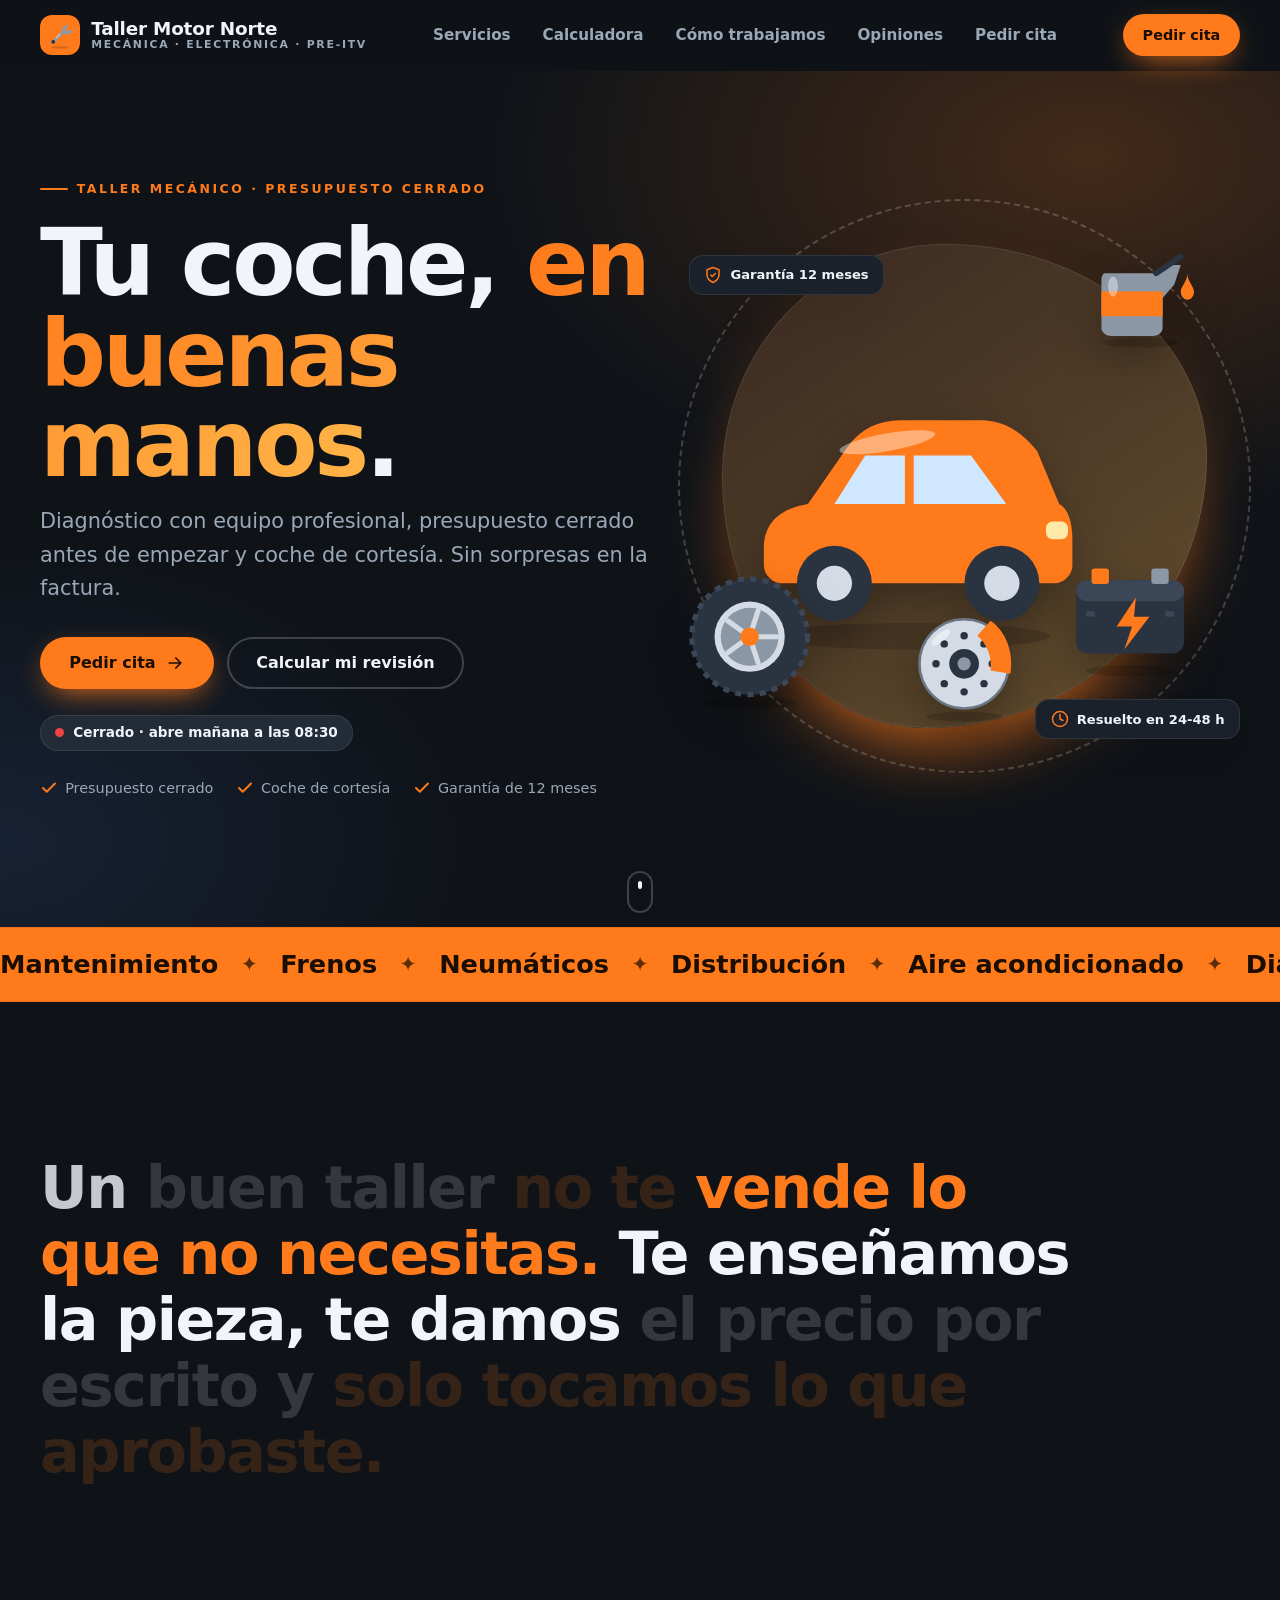
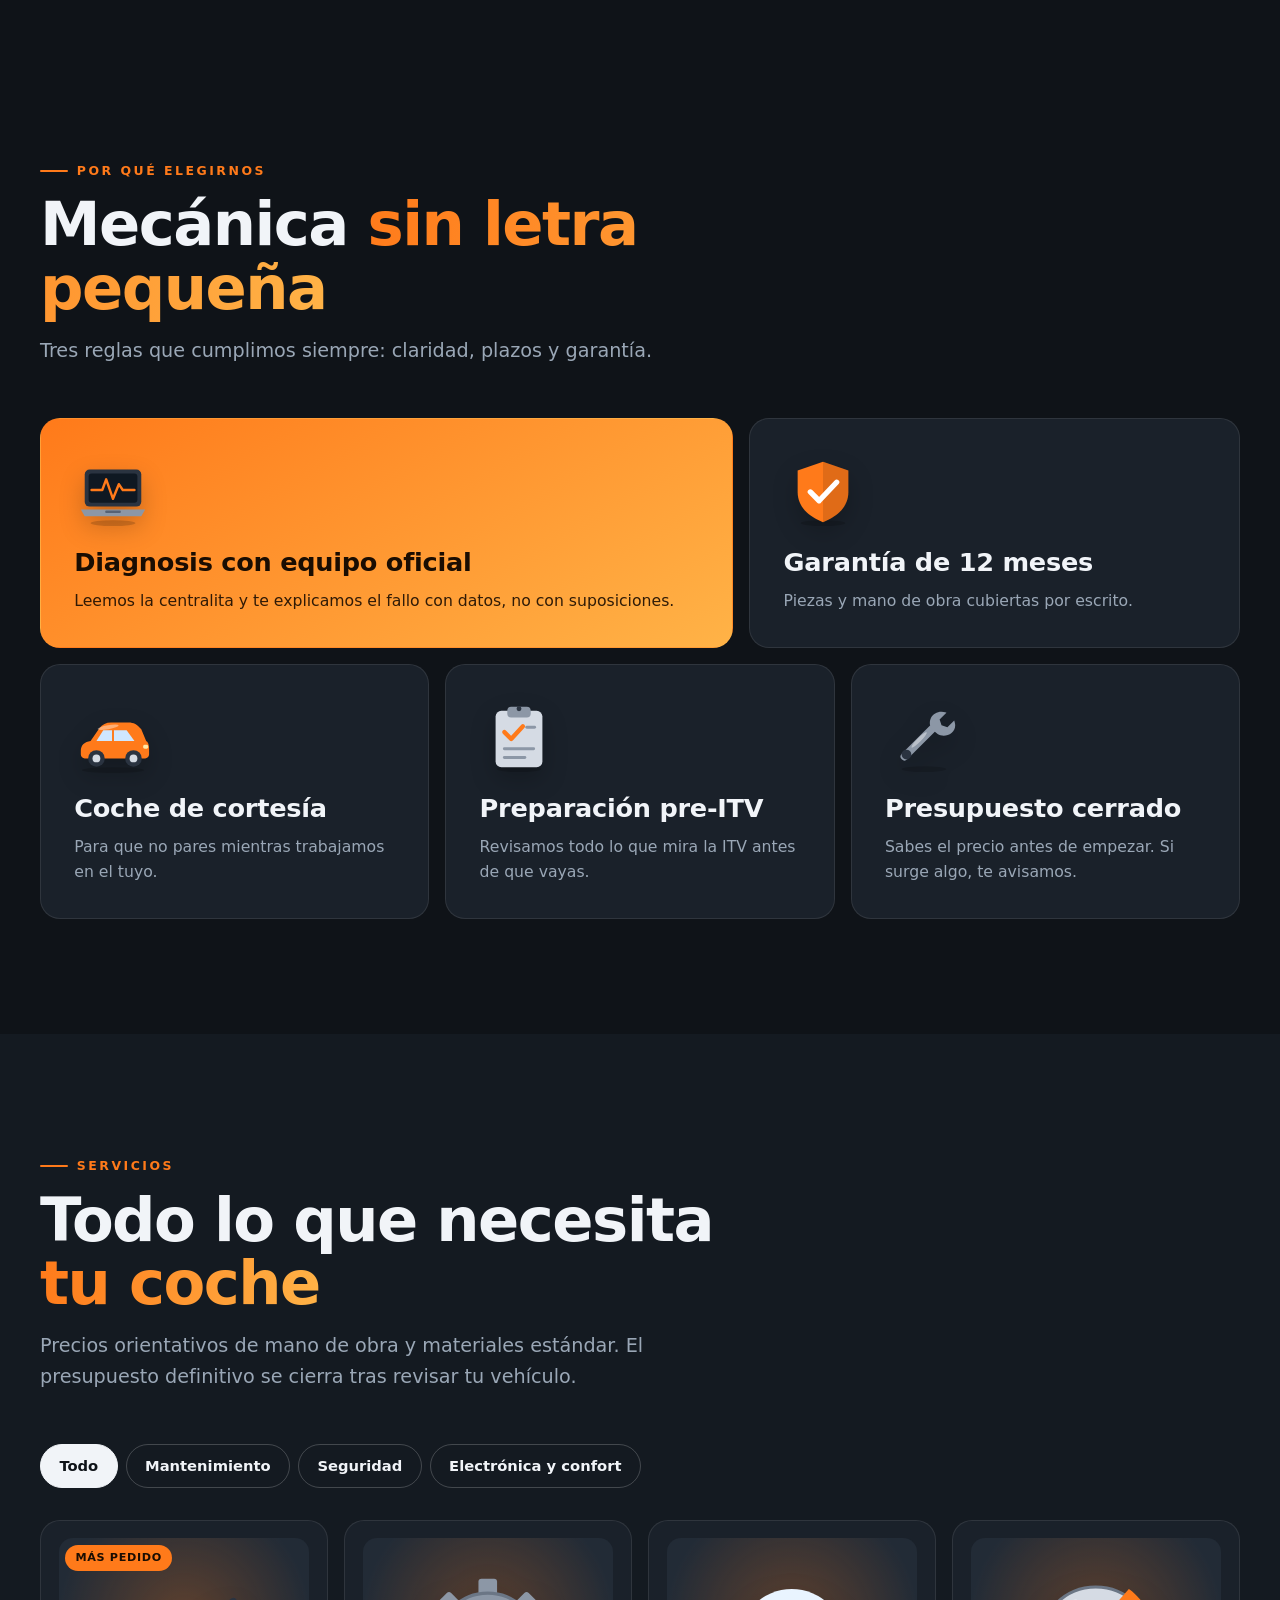
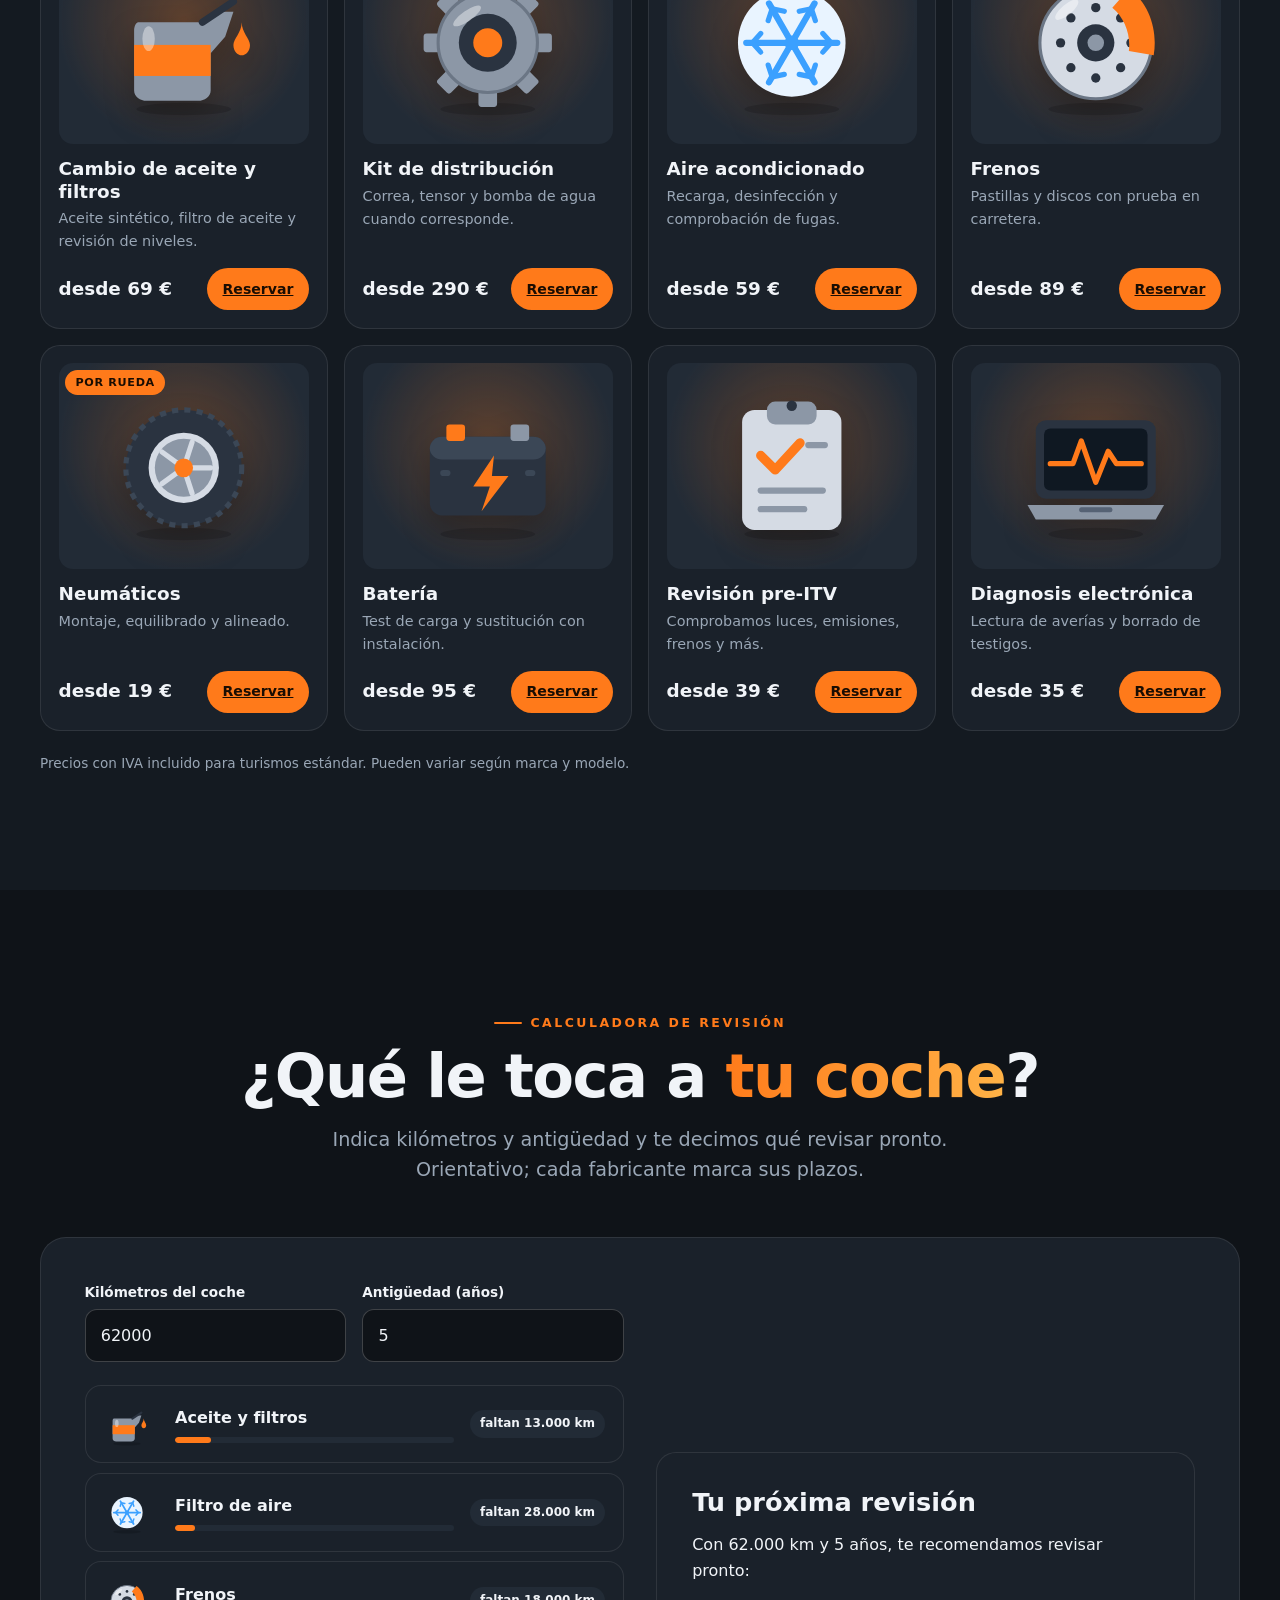
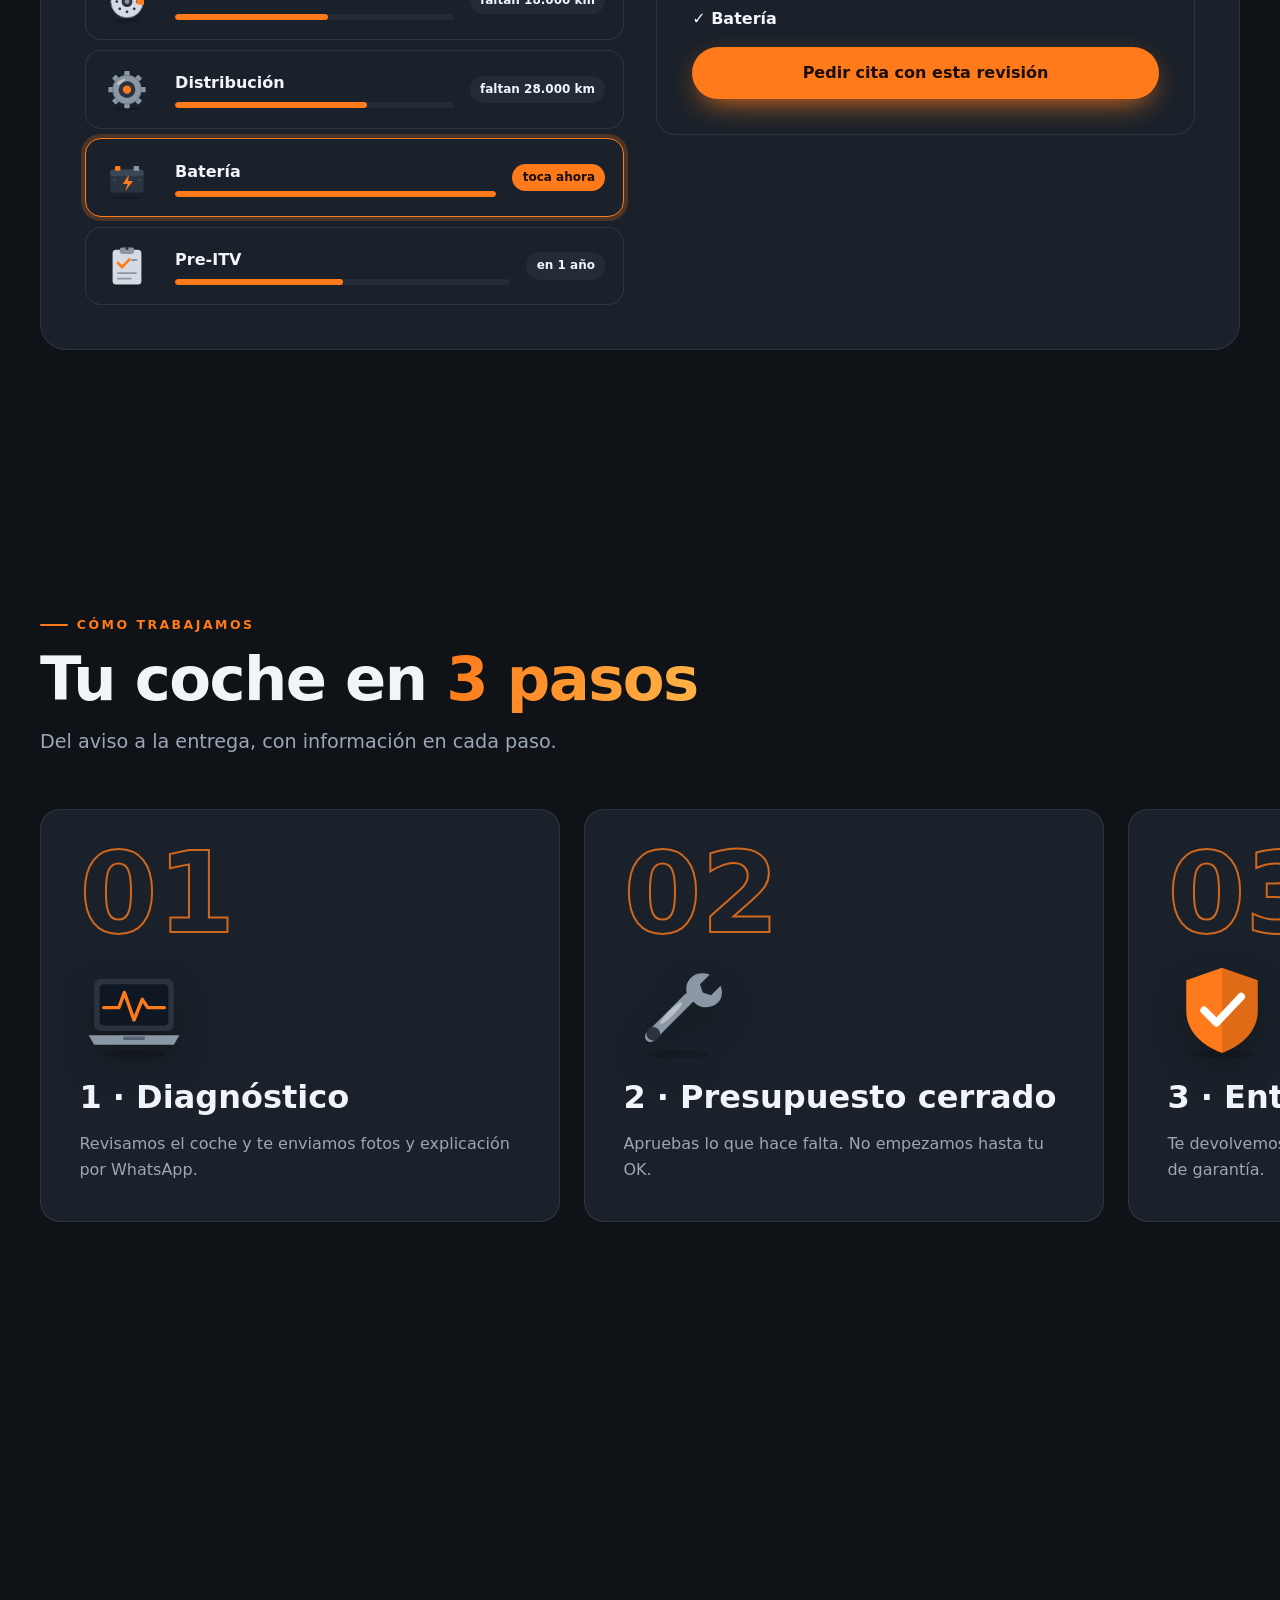
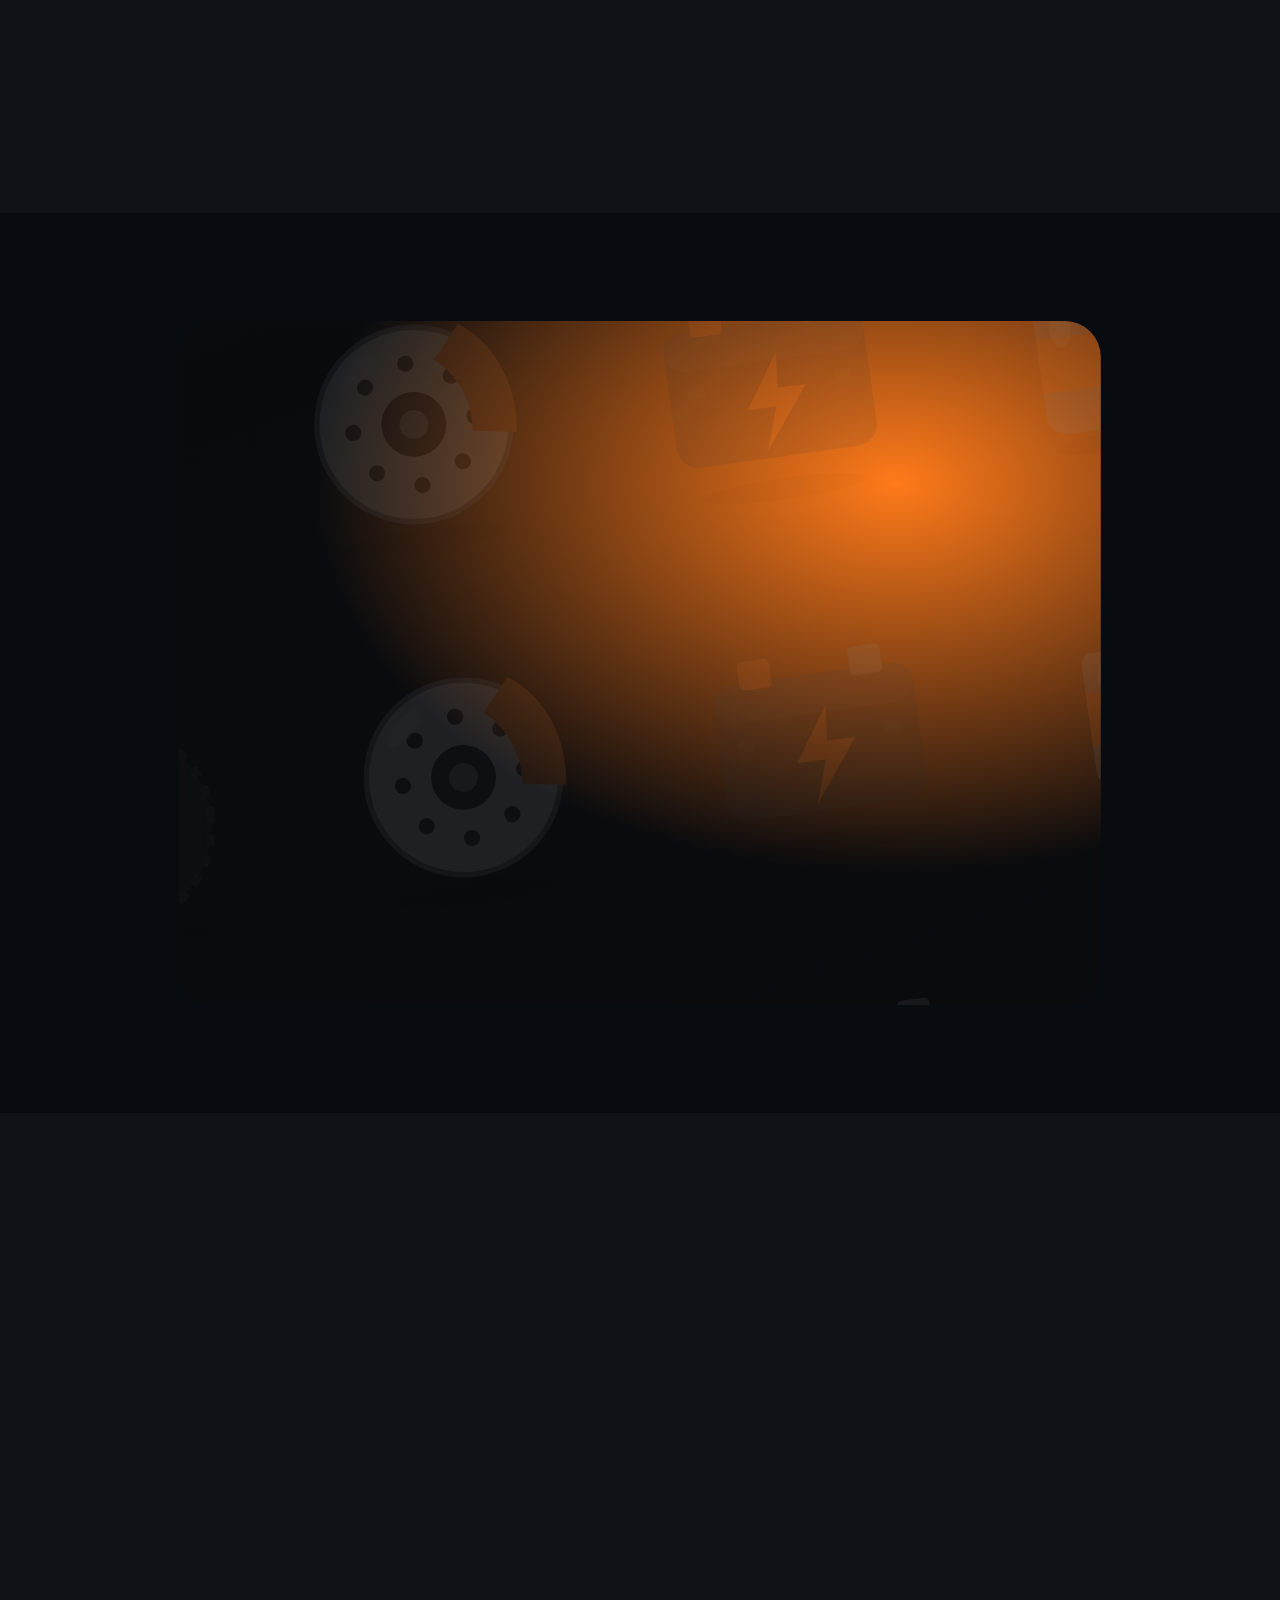
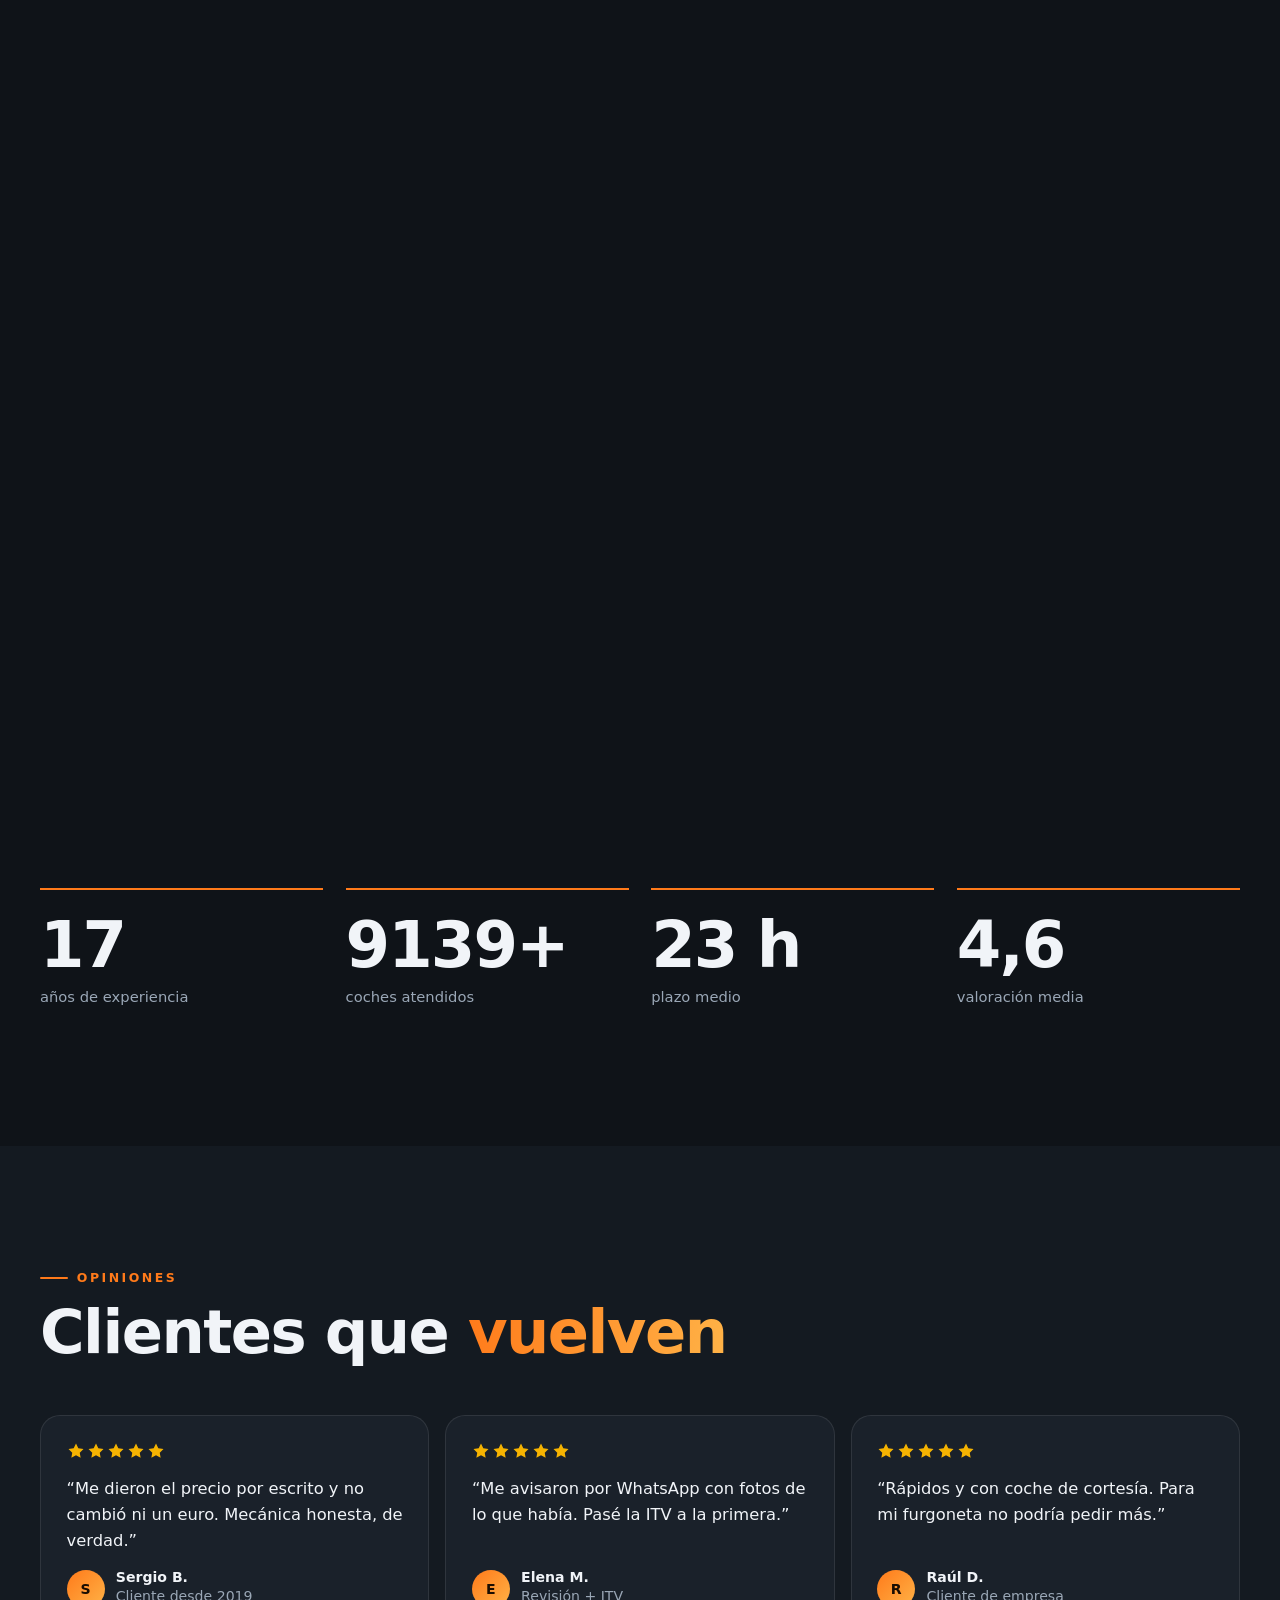
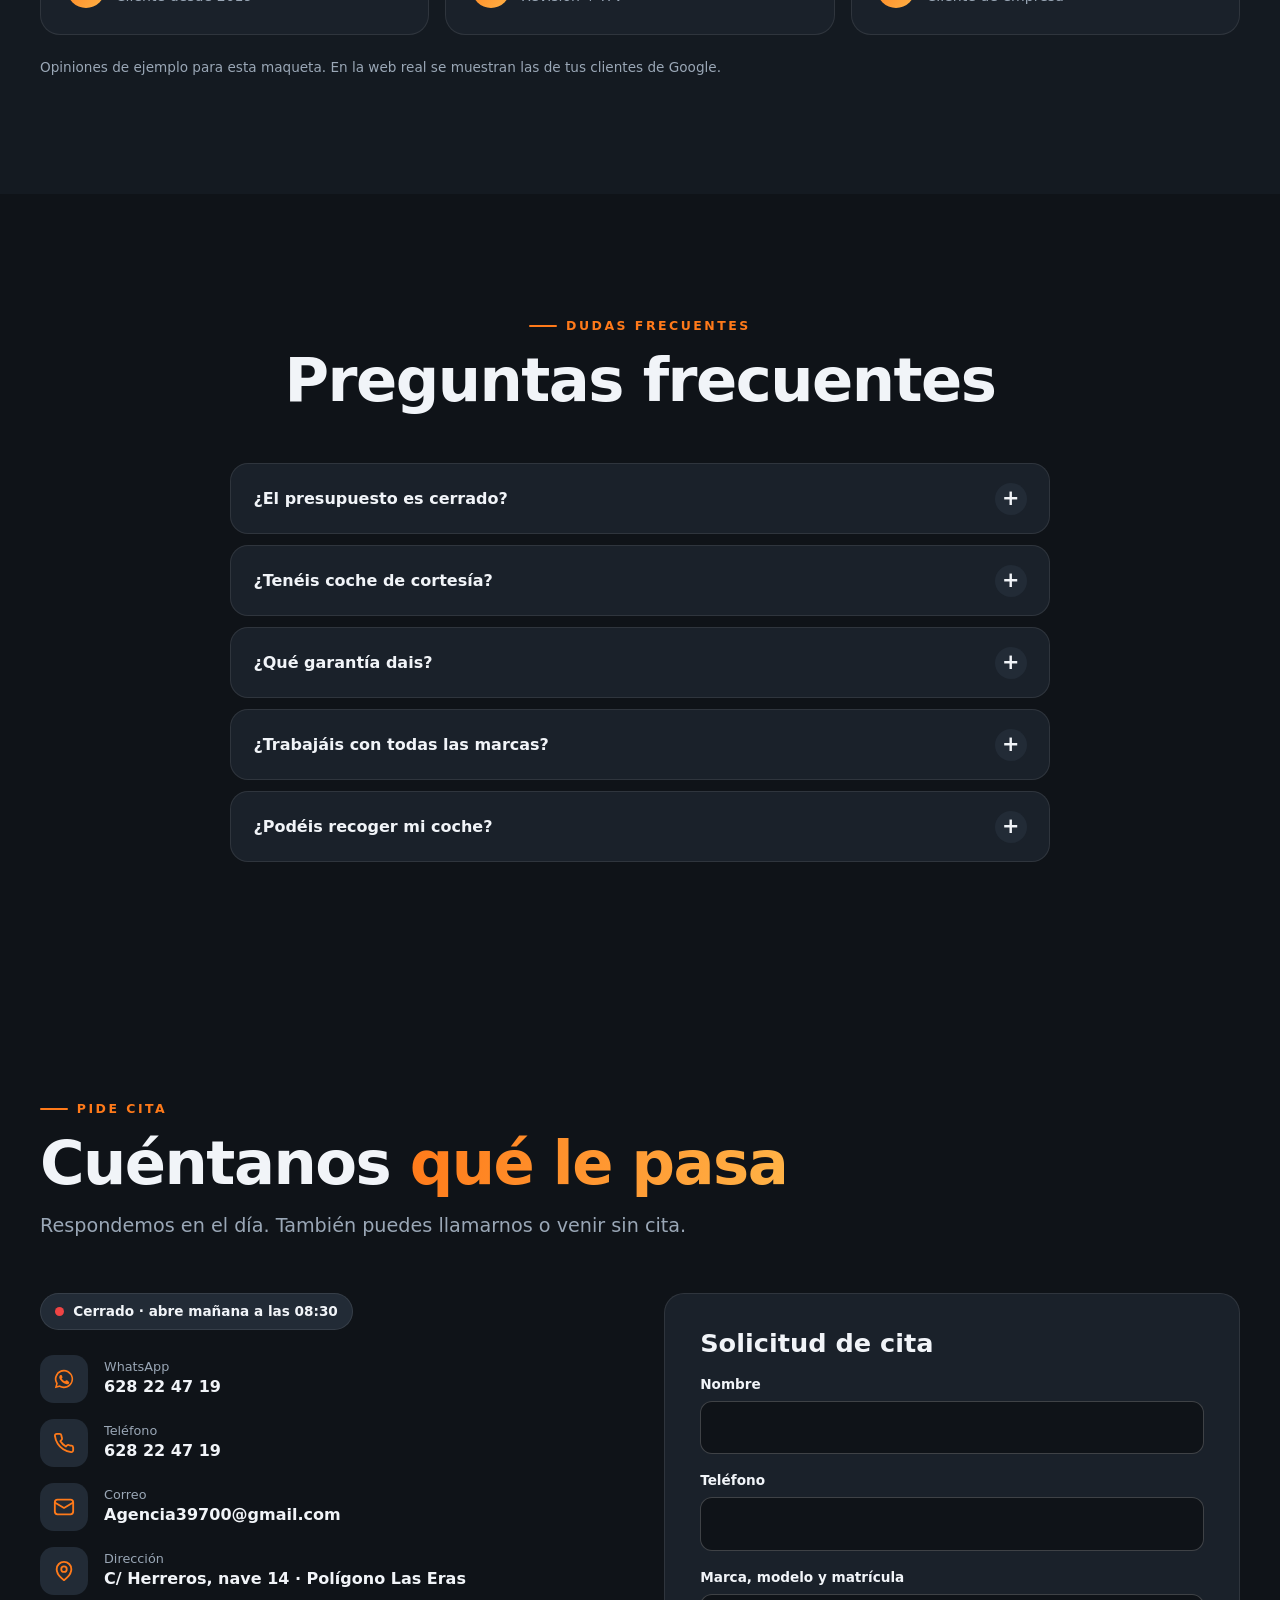
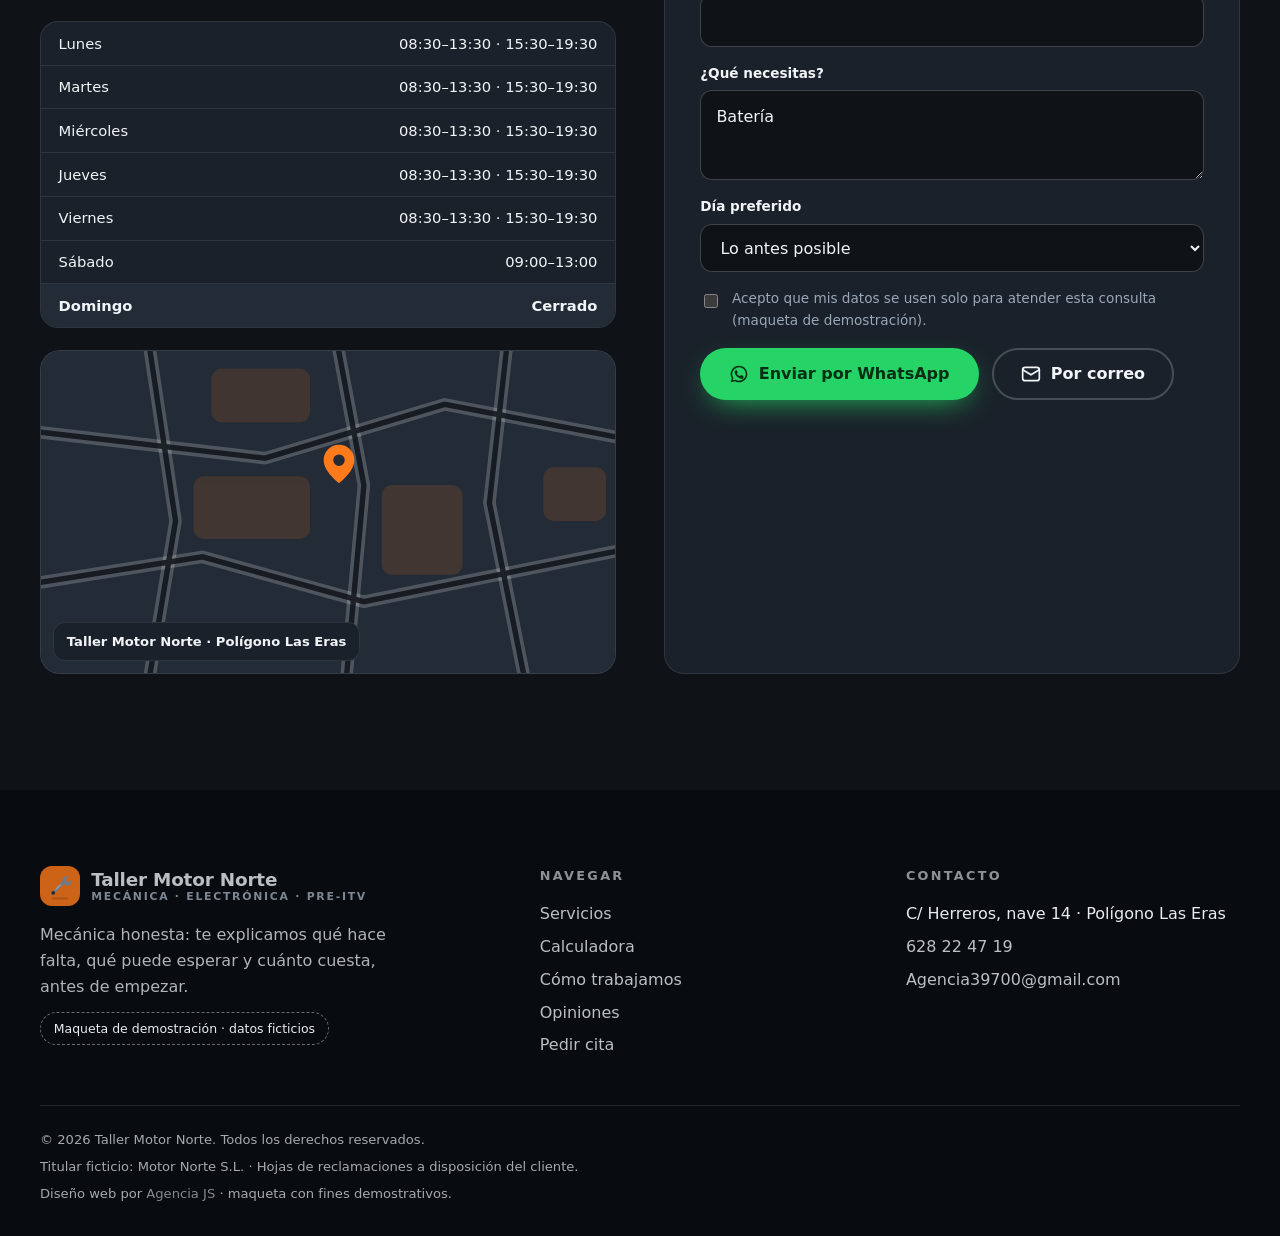
==== index.html @ dfd9d824 "Add files via upload" ====
<!doctype html>
<html lang="es"><head><meta charset="utf-8"><meta name="viewport" content="width=device-width,initial-scale=1,viewport-fit=cover">
<title>Taller Motor Norte · Mecánica y revisión de coches con presupuesto cerrado</title><meta name="description" content="Taller mecánico con presupuesto cerrado antes de tocar el coche, coche de cortesía y revisión pre-ITV. Calcula tu próxima revisión y pide cita online."><meta name="theme-color" content="#ff7a1a">
<meta property="og:title" content="Taller Motor Norte · Mecánica y revisión de coches con presupuesto cerrado"><meta property="og:description" content="Taller mecánico con presupuesto cerrado antes de tocar el coche, coche de cortesía y revisión pre-ITV. Calcula tu próxima revisión y pide cita online."><meta property="og:type" content="website"><meta name="robots" content="noindex">
<link rel="icon" href="favicon.svg" type="image/svg+xml">
<style>:root{--ft:#080b0f;--ftc:#e8ecf2;--bg:#0f1318;--bg2:#141a21;--card:#1a212a;--ink:#f1f4f8;--mute:#9aa7b6;--line:rgba(255,255,255,.09);--line2:rgba(255,255,255,.2);--chip:#222b36;--brand:#ff7a1a;--brand2:#ffb347;--accent:#ffb347;--on-brand:#1a0d02;--glow:rgba(255,122,26,.22);--glow2:rgba(80,140,255,.12);--tint:rgba(255,122,26,.28);--deep:#080b0f;--r:20px;--font:system-ui,-apple-system,'Segoe UI',Roboto,'Helvetica Neue',Arial,sans-serif;--display:system-ui,-apple-system,'Segoe UI',Roboto,'Helvetica Neue',Arial,sans-serif;--dw:800;color-scheme:dark}*,*::before,*::after{box-sizing:border-box}
html{scroll-behavior:smooth;-webkit-text-size-adjust:100%}
body{margin:0;background:var(--bg);color:var(--ink);font-family:var(--font);font-size:1rem;line-height:1.6;-webkit-font-smoothing:antialiased;text-rendering:optimizeLegibility;padding-bottom:76px}
@media(min-width:900px){body{padding-bottom:0}}
img,svg,video{display:block;max-width:100%}
a{color:inherit}
button,input,select,textarea{font:inherit;color:inherit}
button{cursor:pointer}
h1,h2,h3,h4,p,ul,ol,figure{margin:0}
ul,ol{padding:0;list-style:none}
:focus-visible{outline:3px solid var(--accent);outline-offset:3px;border-radius:6px}
.sr{position:absolute;width:1px;height:1px;overflow:hidden;clip:rect(0 0 0 0);white-space:nowrap}
.skip{position:absolute;left:12px;top:-60px;z-index:200;background:var(--brand);color:var(--on-brand);padding:.6rem 1rem;border-radius:999px;font-weight:700;text-decoration:none}
.skip:focus{top:12px}
.wrap{width:min(1200px,100% - 2.5rem);margin-inline:auto}
section{position:relative}
.sec{padding:clamp(4rem,9vw,8rem) 0}
.alt{background:var(--bg2)}
.kicker{display:inline-flex;align-items:center;gap:.55rem;font-size:.78rem;font-weight:700;letter-spacing:.2em;text-transform:uppercase;color:var(--brand)}
.kicker::before{content:"";width:28px;height:2px;background:currentColor;border-radius:2px}
.h2{font-family:var(--display);font-size:clamp(2rem,4.8vw,3.8rem);line-height:1.04;letter-spacing:-.025em;font-weight:var(--dw);margin-top:.8rem;max-width:18ch}
.h2.wide{max-width:24ch}
.lead{font-size:clamp(1.02rem,1.5vw,1.2rem);color:var(--mute);max-width:56ch;margin-top:1rem}
.head{margin-bottom:clamp(2rem,4vw,3.5rem)}
.head.c{text-align:center}.head.c .h2,.head.c .lead{margin-inline:auto}.head.c .kicker{justify-content:center}
em.g{font-style:normal;background:linear-gradient(100deg,var(--brand),var(--brand2));-webkit-background-clip:text;background-clip:text;color:transparent}
/* botones */
.btn{display:inline-flex;align-items:center;justify-content:center;gap:.6rem;min-height:52px;padding:.85rem 1.7rem;border-radius:999px;border:2px solid transparent;font-weight:700;font-size:1rem;text-decoration:none;line-height:1;transition:transform .2s ease,box-shadow .2s ease,background .2s,color .2s,border-color .2s;will-change:transform}
.btn svg{width:20px;height:20px;flex:none}
.btn-main{background:var(--brand);color:var(--on-brand);box-shadow:0 10px 30px -10px var(--brand)}
.btn-main:hover{transform:translateY(-2px);box-shadow:0 16px 36px -10px var(--brand)}
.btn-ghost{border-color:var(--line2);background:transparent}
.btn-ghost:hover{border-color:var(--ink);transform:translateY(-2px)}
.btn-wa{background:#25d366;color:#052e14;box-shadow:0 10px 30px -12px #25d366}
.btn-wa:hover{transform:translateY(-2px)}
.btn-sm{min-height:42px;padding:.55rem 1.1rem;font-size:.9rem}
/* header */
.hdr{position:sticky;top:0;z-index:60;background:color-mix(in srgb,var(--bg) 82%,transparent);backdrop-filter:saturate(1.4) blur(16px);-webkit-backdrop-filter:saturate(1.4) blur(16px);border-bottom:1px solid transparent;transition:border-color .3s,box-shadow .3s}
.hdr.sc{border-color:var(--line);box-shadow:0 10px 30px -20px rgba(0,0,0,.4)}
.hdr .wrap{display:flex;align-items:center;justify-content:space-between;gap:1rem;height:70px}
.brand{display:flex;align-items:center;gap:.7rem;text-decoration:none;font-family:var(--display);font-weight:var(--dw);font-size:1.15rem;letter-spacing:-.01em;line-height:1.1}
.brand .lg{width:40px;height:40px;border-radius:12px;background:var(--brand);color:var(--on-brand);display:grid;place-items:center;flex:none}
.brand .lg svg{width:26px;height:26px}
.brand small{display:block;font-family:var(--font);font-size:.68rem;font-weight:600;letter-spacing:.16em;text-transform:uppercase;color:var(--mute)}
.nav{display:none;gap:.2rem}
.nav a{padding:.55rem .9rem;border-radius:999px;text-decoration:none;font-weight:600;font-size:.95rem;color:var(--mute);transition:color .2s,background .2s}
.nav a:hover,.nav a.on{color:var(--ink);background:var(--chip)}
.hdr-r{display:flex;align-items:center;gap:.6rem}
.hdr-r .btn{display:none}
.ibtn{position:relative;display:grid;place-items:center;width:44px;height:44px;border-radius:50%;border:1px solid var(--line2);background:transparent}
.ibtn svg{width:22px;height:22px}
.badge{position:absolute;top:-4px;right:-4px;min-width:20px;height:20px;padding:0 5px;border-radius:999px;background:var(--brand);color:var(--on-brand);font-size:.72rem;font-weight:800;display:grid;place-items:center;transform:scale(0);transition:transform .25s cubic-bezier(.3,1.6,.5,1)}
.badge.on{transform:scale(1)}
.burger{display:grid}
@media(min-width:960px){.nav{display:flex}.hdr-r .btn{display:inline-flex}.burger{display:none}}
.msheet{position:fixed;inset:70px 0 auto 0;z-index:59;background:var(--bg);border-bottom:1px solid var(--line);padding:1rem 1.25rem 1.5rem;transform:translateY(-12px);opacity:0;visibility:hidden;transition:all .25s}
.msheet.on{transform:none;opacity:1;visibility:visible}
.msheet a{display:block;padding:.95rem .4rem;font-weight:700;font-size:1.1rem;border-bottom:1px solid var(--line);text-decoration:none}
.msheet .btn{margin-top:1rem;width:100%}
/* hero */
.hero{position:relative;overflow:hidden;padding:clamp(2rem,5vw,4.5rem) 0 clamp(3rem,7vw,6rem);background:radial-gradient(1000px 600px at 85% 10%,var(--glow),transparent 60%),radial-gradient(800px 500px at 0% 90%,var(--glow2),transparent 60%),var(--bg)}
.hero .wrap{display:grid;gap:2.5rem;align-items:center}
@media(min-width:960px){.hero .wrap{grid-template-columns:1.05fr .95fr;min-height:min(78svh,760px)}}
.hero-t>*{animation:up .9s cubic-bezier(.2,.7,.2,1) both}
.hero-t>:nth-child(2){animation-delay:.08s}.hero-t>:nth-child(3){animation-delay:.16s}.hero-t>:nth-child(4){animation-delay:.24s}.hero-t>:nth-child(5){animation-delay:.32s}
@keyframes up{from{opacity:0;transform:translateY(28px);filter:blur(8px)}to{opacity:1;transform:none;filter:none}}
.h1{font-family:var(--display);font-weight:var(--dw);font-size:clamp(2.7rem,7.2vw,5.9rem);line-height:.98;letter-spacing:-.035em;margin-top:1.2rem}
.hero .lead{font-size:clamp(1.05rem,1.7vw,1.3rem)}
.cta{display:flex;flex-wrap:wrap;gap:.8rem;margin-top:2rem}
.pill{display:inline-flex;align-items:center;gap:.55rem;padding:.4rem .9rem;border-radius:999px;background:var(--chip);border:1px solid var(--line);font-size:.85rem;font-weight:600;margin-top:1.6rem}
.pill i{width:9px;height:9px;border-radius:50%;background:#9aa3ad;position:relative}
.pill.open i{background:#22c55e}.pill.open i::after{content:"";position:absolute;inset:-5px;border-radius:50%;border:2px solid #22c55e;animation:ping 1.8s infinite}
.pill.closed i{background:#ef4444}
@keyframes ping{from{transform:scale(.6);opacity:.9}to{transform:scale(1.6);opacity:0}}
.trust{display:flex;flex-wrap:wrap;gap:.5rem 1.4rem;margin-top:1.6rem;font-size:.9rem;color:var(--mute)}
.trust li{display:flex;align-items:center;gap:.45rem}
.trust svg{width:18px;height:18px;color:var(--brand)}
.hero-a{position:relative;aspect-ratio:1/1;width:min(100%,560px);margin-inline:auto}
.hero-a .blob{position:absolute;inset:6%;border-radius:46% 54% 58% 42%/48% 44% 56% 52%;background:linear-gradient(145deg,color-mix(in srgb,var(--brand) 16%,var(--bg2)),color-mix(in srgb,var(--brand2) 34%,var(--bg2)));animation:morph 14s ease-in-out infinite;box-shadow:0 40px 80px -36px var(--brand),inset 0 0 0 1px var(--line)}
@keyframes morph{50%{border-radius:58% 42% 44% 56%/56% 52% 48% 44%;transform:rotate(6deg)}}
.hero-a .ring{position:absolute;inset:-2%;border-radius:50%;border:2px dashed var(--line2);animation:spin 60s linear infinite}
@keyframes spin{to{transform:rotate(360deg)}}
.it{position:absolute;filter:drop-shadow(0 18px 20px rgba(0,0,0,.28));animation:flt 6s ease-in-out infinite;will-change:transform}
.it svg{width:100%;height:auto}
@keyframes flt{50%{transform:translateY(-12px) rotate(var(--r2,3deg))}}
.chip-f{position:absolute;display:flex;align-items:center;gap:.5rem;padding:.55rem .9rem;border-radius:14px;background:var(--card);border:1px solid var(--line);box-shadow:0 18px 40px -18px rgba(0,0,0,.45);font-size:.82rem;font-weight:700;animation:flt 7s ease-in-out infinite}
.chip-f svg{width:18px;height:18px;color:var(--brand)}
.scroll-h{position:absolute;left:50%;bottom:14px;translate:-50% 0;width:26px;height:42px;border:2px solid var(--line2);border-radius:20px;display:none}
.scroll-h::after{content:"";position:absolute;left:50%;top:8px;width:4px;height:8px;margin-left:-2px;border-radius:2px;background:var(--ink);animation:sc 1.8s infinite}
@keyframes sc{0%{opacity:0;transform:translateY(0)}30%{opacity:1}100%{opacity:0;transform:translateY(14px)}}
@media(min-width:960px){.scroll-h{display:block}}
/* marquee */
.mq{overflow:hidden;background:var(--brand);color:var(--on-brand);padding:1rem 0;border-block:1px solid rgba(0,0,0,.08)}
.mq-t{display:flex;width:max-content;animation:mq 32s linear infinite}
.mq:hover .mq-t{animation-play-state:paused}
.mq-t span{display:flex;align-items:center;gap:1.4rem;padding-right:1.4rem;font-family:var(--display);font-size:clamp(1.1rem,2.2vw,1.6rem);font-weight:var(--dw);white-space:nowrap}
.mq-t span::after{content:"✦";font-size:.8em;opacity:.7}
@keyframes mq{to{transform:translateX(-50%)}}
/* statement (palabras que se iluminan) */
.st{padding:clamp(5rem,12vw,10rem) 0}
.st p{font-family:var(--display);font-weight:var(--dw);font-size:clamp(1.8rem,4.6vw,3.8rem);line-height:1.12;letter-spacing:-.025em;max-width:26ch}
.fx-on .st .w{opacity:.16}
.st .w b{color:var(--brand);font-weight:inherit}
/* bento */
.bento{display:grid;gap:1rem;grid-template-columns:repeat(12,1fr)}
.bc{grid-column:span 12;position:relative;overflow:hidden;background:var(--card);border:1px solid var(--line);border-radius:var(--r);padding:clamp(1.4rem,2.6vw,2.2rem);display:flex;flex-direction:column;gap:.7rem;min-height:230px;transition:transform .3s ease,box-shadow .3s ease,border-color .3s;transform-style:preserve-3d}
.bc:hover{transform:translateY(-6px);box-shadow:0 30px 60px -30px rgba(0,0,0,.5);border-color:var(--brand)}
@media(min-width:760px){.bc{grid-column:span 6}}
@media(min-width:1020px){.bc.s4{grid-column:span 4}.bc.s5{grid-column:span 5}.bc.s7{grid-column:span 7}.bc.s6{grid-column:span 6}.bc.s8{grid-column:span 8}}
.bc .ic{width:78px;height:78px;margin-bottom:.4rem;filter:drop-shadow(0 10px 12px rgba(0,0,0,.22));transition:transform .4s cubic-bezier(.3,1.5,.5,1)}
.bc:hover .ic{transform:scale(1.12) rotate(-6deg)}
.bc h3{font-family:var(--display);font-size:clamp(1.25rem,2vw,1.65rem);line-height:1.15;font-weight:var(--dw);letter-spacing:-.01em}
.bc p{color:var(--mute);font-size:.98rem}
.bc.hi{background:linear-gradient(150deg,var(--brand),var(--brand2));color:var(--on-brand);border-color:transparent}
.bc.hi p{color:inherit;opacity:.9}
/* catálogo */
.tabs{display:flex;gap:.5rem;overflow-x:auto;padding-bottom:.4rem;margin-bottom:1.6rem;scrollbar-width:none}
.tabs::-webkit-scrollbar{display:none}
.tab{flex:none;min-height:44px;padding:.5rem 1.15rem;border-radius:999px;border:1px solid var(--line2);background:transparent;font-weight:700;font-size:.92rem;transition:all .2s}
.tab[aria-selected=true]{background:var(--ink);color:var(--bg);border-color:var(--ink)}
.grid{display:grid;gap:1rem;grid-template-columns:repeat(auto-fill,minmax(min(100%,250px),1fr))}
.pc{position:relative;display:flex;flex-direction:column;background:var(--card);border:1px solid var(--line);border-radius:var(--r);padding:1.1rem;transition:transform .3s,box-shadow .3s,border-color .3s;transform-style:preserve-3d}
.pc:hover{transform:translateY(-6px);box-shadow:0 30px 60px -30px rgba(0,0,0,.5);border-color:var(--brand)}
.pc[hidden]{display:none}
.pc .im{aspect-ratio:1/.82;border-radius:calc(var(--r) - 6px);background:radial-gradient(circle at 50% 40%,var(--tint),transparent 72%),var(--chip);display:grid;place-items:center;overflow:hidden}
.pc .im svg{width:66%;height:auto;filter:drop-shadow(0 14px 14px rgba(0,0,0,.25));transition:transform .5s cubic-bezier(.3,1.5,.5,1)}
.pc:hover .im svg{transform:scale(1.14) rotate(-5deg)}
.pc .tg{position:absolute;top:1.5rem;left:1.5rem;padding:.25rem .65rem;border-radius:999px;background:var(--brand);color:var(--on-brand);font-size:.7rem;font-weight:800;letter-spacing:.06em;text-transform:uppercase}
.pc h3{font-family:var(--display);font-weight:var(--dw);font-size:1.15rem;line-height:1.2;margin-top:.9rem}
.pc p{color:var(--mute);font-size:.9rem;margin-top:.3rem;flex:1}
.pc .bt{display:flex;align-items:center;justify-content:space-between;gap:.6rem;margin-top:.9rem}
.pr{font-weight:800;font-size:1.15rem;line-height:1}
.pr small{font-weight:600;color:var(--mute);font-size:.78rem}
.add{display:inline-flex;align-items:center;gap:.35rem;min-height:42px;padding:.45rem 1rem;border-radius:999px;border:0;background:var(--brand);color:var(--on-brand);font-weight:800;font-size:.88rem;transition:transform .2s}
.add:hover{transform:scale(1.06)}
.add svg{width:16px;height:16px}
.note{margin-top:1.4rem;font-size:.85rem;color:var(--mute)}
/* pasos (scroll horizontal) */
.hz{overflow:hidden}
.hz-t{display:flex;flex-direction:column;gap:1rem}
.hz-c{position:relative;flex:none;background:var(--card);border:1px solid var(--line);border-radius:var(--r);padding:clamp(1.4rem,3vw,2.4rem);display:grid;gap:1rem;overflow:hidden}
.hz-c .n{font-family:var(--display);font-weight:var(--dw);font-size:clamp(4rem,9vw,7rem);line-height:.8;color:transparent;-webkit-text-stroke:2px var(--brand);opacity:.8}
.hz-c .ic{width:110px;height:110px;filter:drop-shadow(0 14px 16px rgba(0,0,0,.25))}
.hz-c h3{font-family:var(--display);font-weight:var(--dw);font-size:clamp(1.4rem,2.6vw,2rem);line-height:1.1}
.hz-c p{color:var(--mute)}
@media(min-width:960px){.hz.on{height:100svh;display:flex;align-items:center}.hz.on .hz-in{width:100%}.hz.on .hz-t{flex-direction:row;gap:1.5rem;width:max-content;padding-left:max(1.25rem,calc((100vw - 1200px)/2))}.hz.on .hz-c{width:min(520px,70vw);min-height:360px}.hz.on .hz-h{padding-left:max(1.25rem,calc((100vw - 1200px)/2));margin-bottom:2rem}}
/* expand */
.xp{background:var(--deep);color:#fff;overflow:hidden}
.xp-pin{position:relative;min-height:min(80svh,640px)}
.xp.on .xp-pin{height:100svh}
.xp-f{position:absolute;inset:0;overflow:hidden;background:radial-gradient(900px 600px at 70% 30%,var(--brand),transparent 65%),linear-gradient(160deg,var(--deep),#0b0b0d)}
.xp-p{position:absolute;inset:-10%;display:grid;grid-template-columns:repeat(6,1fr);gap:4vw;align-content:center;opacity:.2;transform:rotate(-8deg)}
.xp-p svg{width:100%;height:auto;filter:grayscale(.2)}
.xp-t{position:relative;z-index:2;height:100%;min-height:inherit;display:flex;flex-direction:column;align-items:center;justify-content:center;gap:1rem;text-align:center;padding:4rem 1.25rem;max-width:56rem;margin:0 auto;color:#fff}
.xp-t .kicker{color:#fff;opacity:.85}
.xp-t .h2{max-width:20ch;margin-inline:auto;font-size:clamp(2.2rem,6vw,4.6rem);color:#fff}
.xp-t p{color:rgba(255,255,255,.82);max-width:46ch;font-size:clamp(1rem,1.6vw,1.2rem)}
/* stats */
.stats{display:grid;gap:1.4rem;grid-template-columns:repeat(2,1fr)}
@media(min-width:860px){.stats{grid-template-columns:repeat(4,1fr)}}
.sx{padding:1.4rem 0;border-top:2px solid var(--brand)}
.sx b{display:block;font-family:var(--display);font-weight:var(--dw);font-size:clamp(2.4rem,5vw,4rem);line-height:1;letter-spacing:-.03em}
.sx span{display:block;margin-top:.5rem;color:var(--mute);font-size:.92rem}
/* reseñas */
.rv-l{display:grid;gap:1rem}
@media(min-width:860px){.rv-l{grid-template-columns:repeat(3,1fr)}}
.rc{background:var(--card);border:1px solid var(--line);border-radius:var(--r);padding:1.6rem;display:flex;flex-direction:column;gap:1rem}
.stars{display:flex;gap:2px;color:#f5b301}
.stars svg{width:18px;height:18px}
.rc p{font-size:1.02rem}
.rc footer{display:flex;align-items:center;gap:.7rem;margin-top:auto;font-size:.88rem;color:var(--mute)}
.av{width:38px;height:38px;border-radius:50%;background:linear-gradient(135deg,var(--brand),var(--brand2));display:grid;place-items:center;color:var(--on-brand);font-weight:800}
.rc b{color:var(--ink);display:block;line-height:1.1}
/* faq */
.faq{max-width:820px;margin-inline:auto;display:grid;gap:.7rem}
.fq{background:var(--card);border:1px solid var(--line);border-radius:18px;overflow:hidden;transition:border-color .2s}
.fq[open]{border-color:var(--brand)}
.fq summary{list-style:none;display:flex;align-items:center;justify-content:space-between;gap:1rem;padding:1.15rem 1.4rem;font-weight:700;cursor:pointer;min-height:60px}
.fq summary::-webkit-details-marker{display:none}
.fq summary::after{content:"+";flex:none;width:32px;height:32px;border-radius:50%;background:var(--chip);display:grid;place-items:center;font-size:1.3rem;line-height:1;transition:transform .3s}
.fq[open] summary::after{transform:rotate(45deg);background:var(--brand);color:var(--on-brand)}
.fq p{padding:0 1.4rem 1.3rem;color:var(--mute)}
/* contacto */
.ct{display:grid;gap:2rem}
@media(min-width:960px){.ct{grid-template-columns:1fr 1fr;gap:3rem}}
.info{display:grid;gap:1rem;margin-top:1.6rem}
.info a,.info div.r{display:flex;align-items:center;gap:1rem;text-decoration:none}
.info .ib{width:48px;height:48px;border-radius:14px;background:var(--chip);display:grid;place-items:center;color:var(--brand);flex:none}
.info .ib svg{width:22px;height:22px}
.info small{display:block;color:var(--mute);font-size:.8rem;line-height:1.1}
.info b{display:block;font-weight:700}
.hrs{margin-top:1.6rem;border:1px solid var(--line);border-radius:18px;overflow:hidden;background:var(--card)}
.hrs div{display:flex;justify-content:space-between;gap:1rem;padding:.6rem 1.1rem;font-size:.92rem;border-bottom:1px solid var(--line)}
.hrs div:last-child{border:0}
.hrs .today{background:var(--chip);font-weight:800}
.map{margin-top:1.4rem;border-radius:var(--r);overflow:hidden;border:1px solid var(--line);aspect-ratio:16/9;background:var(--chip);position:relative}
.map svg{width:100%;height:100%}
.map .pin{position:absolute;left:52%;top:42%;translate:-50% -100%;animation:drop 2.4s ease-in-out infinite}
@keyframes drop{50%{transform:translateY(-8px)}}
.map .lb{position:absolute;left:12px;bottom:12px;background:var(--card);border:1px solid var(--line);padding:.5rem .8rem;border-radius:12px;font-size:.82rem;font-weight:700}
.frm{background:var(--card);border:1px solid var(--line);border-radius:var(--r);padding:clamp(1.4rem,3vw,2.2rem);display:grid;gap:1rem;align-content:start}
.frm h3{font-family:var(--display);font-weight:var(--dw);font-size:1.6rem;line-height:1.1}
.fl{display:grid;gap:.35rem}
.fl label,.fl legend{font-size:.85rem;font-weight:700}
.fl input,.fl select,.fl textarea{width:100%;padding:.8rem .95rem;border-radius:12px;border:1px solid var(--line2);background:var(--bg);font-size:1rem;min-height:48px}
.fl input:focus,.fl select:focus,.fl textarea:focus{outline:none;border-color:var(--brand);box-shadow:0 0 0 4px color-mix(in srgb,var(--brand) 25%,transparent)}
.fl textarea{min-height:90px;resize:vertical}
.row2{display:grid;gap:1rem}
@media(min-width:560px){.row2{grid-template-columns:1fr 1fr}}
.chk{display:flex;gap:.7rem;align-items:flex-start;font-size:.85rem;color:var(--mute)}
.chk input{margin-top:.25rem;width:18px;height:18px;accent-color:var(--brand)}
.stt{min-height:1.3rem;font-size:.88rem;color:var(--mute)}
/* footer */
.ft{background:var(--ft,var(--ink));color:var(--ftc,var(--bg));padding:clamp(3rem,6vw,5rem) 0 2rem}
.ft a{text-decoration:none;opacity:.8}.ft a:hover{opacity:1;text-decoration:underline}
.ft .gr{display:grid;gap:2rem}
@media(min-width:760px){.ft .gr{grid-template-columns:1.4fr 1fr 1fr}}
.ft h4{font-size:.8rem;letter-spacing:.18em;text-transform:uppercase;opacity:.6;margin-bottom:.9rem}
.ft li{margin:.45rem 0}
.ft .brand .lg{background:var(--brand)}
.ft .lb2{margin-top:2.5rem;padding-top:1.4rem;border-top:1px solid rgba(255,255,255,.14);font-size:.82rem;opacity:.7;display:grid;gap:.4rem}
.demo{display:inline-block;margin-top:.8rem;padding:.35rem .8rem;border-radius:999px;border:1px dashed rgba(255,255,255,.4);font-size:.78rem}
/* barra móvil */
.mb{position:fixed;inset:auto 0 0 0;z-index:58;display:flex;gap:.6rem;padding:.7rem .9rem calc(.7rem + env(safe-area-inset-bottom));background:color-mix(in srgb,var(--bg) 90%,transparent);backdrop-filter:blur(14px);border-top:1px solid var(--line)}
.mb .btn{flex:1;min-height:48px;padding:.6rem .8rem;font-size:.95rem;position:relative}
@media(min-width:900px){.mb{display:none}}
/* carrito */
.ov{position:fixed;inset:0;z-index:90;background:rgba(0,0,0,.55);backdrop-filter:blur(3px);opacity:0;visibility:hidden;transition:all .3s}
.ov.on{opacity:1;visibility:visible}
.dr{position:fixed;top:0;right:0;bottom:0;z-index:91;width:min(440px,100%);background:var(--bg);display:flex;flex-direction:column;transform:translateX(105%);visibility:hidden;transition:transform .38s cubic-bezier(.2,.8,.2,1),visibility .38s}
.dr.on{transform:none;visibility:visible;box-shadow:-30px 0 60px -30px rgba(0,0,0,.6)}
.dr-h{display:flex;align-items:center;justify-content:space-between;padding:1.1rem 1.3rem;border-bottom:1px solid var(--line)}
.dr-h h2{font-family:var(--display);font-size:1.4rem;font-weight:var(--dw)}
.dr-b{flex:1;overflow-y:auto;padding:1rem 1.3rem;display:grid;gap:.8rem;align-content:start}
.ci{display:grid;grid-template-columns:56px 1fr auto;gap:.8rem;align-items:center;padding:.7rem;border:1px solid var(--line);border-radius:16px;background:var(--card)}
.ci .ti{width:56px;height:56px;border-radius:12px;background:var(--chip);display:grid;place-items:center}
.ci .ti svg{width:80%}
.ci b{display:block;line-height:1.2;font-size:.95rem}
.ci small{color:var(--mute)}
.qt{display:flex;align-items:center;gap:.3rem}
.qt button{width:34px;height:34px;border-radius:50%;border:1px solid var(--line2);background:transparent;font-weight:800;font-size:1.1rem;line-height:1}
.qt span{min-width:3.2ch;text-align:center;font-weight:800;font-size:.9rem}
.dr-f{padding:1rem 1.3rem 1.3rem;border-top:1px solid var(--line);display:grid;gap:.8rem}
.tot{display:flex;justify-content:space-between;align-items:baseline;font-weight:800;font-size:1.2rem}
.tot small{font-weight:500;color:var(--mute);font-size:.78rem;display:block}
.empty{text-align:center;color:var(--mute);padding:2.5rem 1rem}
.empty svg{width:90px;margin:0 auto 1rem;opacity:.8}
.toast{position:fixed;left:50%;bottom:92px;z-index:95;translate:-50% 20px;opacity:0;background:var(--ink);color:var(--bg);padding:.75rem 1.2rem;border-radius:999px;font-weight:700;font-size:.9rem;box-shadow:0 20px 40px -16px rgba(0,0,0,.6);transition:all .3s;pointer-events:none;max-width:90vw}
.toast.on{translate:-50% 0;opacity:1}
@media(min-width:900px){.toast{bottom:28px}}
/* módulos */
.mod{background:var(--card);border:1px solid var(--line);border-radius:calc(var(--r) + 6px);padding:clamp(1.4rem,3.4vw,3rem)}
.opts{display:flex;flex-wrap:wrap;gap:.5rem}
.op{min-height:46px;padding:.5rem 1.1rem;border-radius:14px;border:1px solid var(--line2);background:transparent;font-weight:700;font-size:.92rem;transition:all .2s;text-align:left}
.op small{display:block;font-weight:500;color:var(--mute);font-size:.76rem}
.op[aria-pressed=true]{background:var(--brand);color:var(--on-brand);border-color:var(--brand)}
.op[aria-pressed=true] small{color:inherit;opacity:.85}
.op:disabled{opacity:.35;text-decoration:line-through;cursor:not-allowed}
.two{display:grid;gap:2rem;align-items:center}
@media(min-width:900px){.two{grid-template-columns:1fr 1fr}}
.stp{display:grid;gap:1.4rem}
.stp h4{font-size:.8rem;letter-spacing:.14em;text-transform:uppercase;color:var(--mute);margin-bottom:.6rem}
.res{display:flex;align-items:baseline;justify-content:space-between;gap:1rem;padding:1.1rem 1.3rem;border-radius:18px;background:var(--chip);border:1px solid var(--line)}
.res b{font-family:var(--display);font-size:2rem;line-height:1}
.res small{color:var(--mute);display:block}
.pre{display:grid;place-items:center;border-radius:var(--r);background:radial-gradient(circle at 50% 40%,var(--tint),transparent 70%),var(--chip);padding:1.5rem;aspect-ratio:1/1;max-width:420px;width:100%;margin-inline:auto}
.pre svg{width:78%;filter:drop-shadow(0 20px 20px rgba(0,0,0,.28));transition:transform .5s cubic-bezier(.3,1.5,.5,1)}
.pre.bump svg{transform:scale(1.08) rotate(-3deg)}
.tl{display:grid;gap:.6rem}
.tl .hr{display:grid;grid-template-columns:76px 1fr auto;align-items:center;gap:1rem;padding:.9rem 1.1rem;border-radius:16px;border:1px solid var(--line);background:var(--card);transition:all .3s}
.tl .hr time{font-family:var(--display);font-weight:var(--dw);font-size:1.5rem;line-height:1}
.tl .hr.next{border-color:var(--brand);box-shadow:0 0 0 4px color-mix(in srgb,var(--brand) 22%,transparent)}
.tl .hr.past{opacity:.5}
.tl .hr em{font-style:normal;font-size:.75rem;font-weight:800;padding:.25rem .65rem;border-radius:999px;background:var(--chip)}
.tl .hr.next em{background:var(--brand);color:var(--on-brand)}
.mths{display:flex;gap:.4rem;overflow-x:auto;padding-bottom:.5rem;scrollbar-width:none}
.mths::-webkit-scrollbar{display:none}
.dts{display:grid;gap:1rem}
@media(min-width:760px){.dts{grid-template-columns:repeat(2,1fr)}}
@media(min-width:1020px){.dts{grid-template-columns:repeat(4,1fr)}}
.dt{background:var(--card);border:1px solid var(--line);border-radius:var(--r);padding:1.4rem;display:grid;gap:.5rem}
.dt .d{font-family:var(--display);font-weight:var(--dw);font-size:2.6rem;line-height:1;color:var(--brand)}
.dt .d small{font-size:.9rem;color:var(--mute);font-family:var(--font);font-weight:600}
.dt svg{width:70px;height:70px}
.cal{display:flex;flex-wrap:wrap;gap:.4rem}
.tm{min-width:76px}
@media(prefers-reduced-motion:reduce){html{scroll-behavior:auto}*,*::before,*::after{animation-duration:.001ms!important;animation-iteration-count:1!important;transition-duration:.001ms!important}.mq-t{animation:none}.rv{opacity:1!important;transform:none!important}}
.js .rv{opacity:0;transform:translateY(22px);transition:opacity .7s ease,transform .7s cubic-bezier(.2,.7,.2,1)}
.js .rv.in{opacity:1;transform:none}
.fx-prog{position:fixed;left:0;top:0;height:3px;width:100%;z-index:100;transform:scaleX(0);transform-origin:0 50%;background:linear-gradient(90deg,var(--brand),var(--brand2));pointer-events:none}
.hz-wrap{width:min(1200px,100% - 2.5rem);margin-inline:auto}.hz.on .hz-wrap{width:100%;margin:0}.hz.on .hz-h{width:auto;margin:0 0 2rem}.pc .im svg,.bc .ic svg,.hz-c .ic svg{width:100%}.pc .im svg{width:66%}.brand .lg svg{width:30px;height:30px}.dt svg,.ci .ti svg{width:100%}@media(max-width:480px){.brand small{display:none}}</style><script type="application/ld+json">{"@context": "https://schema.org", "@type": "AutoRepair", "name": "Taller Motor Norte", "description": "Taller mecánico con presupuesto cerrado antes de tocar el coche, coche de cortesía y revisión pre-ITV. Calcula tu próxima revisión y pide cita online.", "telephone": "+34628224719", "email": "Agencia39700@gmail.com", "address": {"@type": "PostalAddress", "streetAddress": "C/ Herreros, nave 14 · Polígono Las Eras", "addressLocality": "Polígono Las Eras", "addressCountry": "ES"}, "openingHoursSpecification": [{"@type": "OpeningHoursSpecification", "dayOfWeek": "Monday", "opens": "08:30", "closes": "13:30"}, {"@type": "OpeningHoursSpecification", "dayOfWeek": "Monday", "opens": "15:30", "closes": "19:30"}, {"@type": "OpeningHoursSpecification", "dayOfWeek": "Tuesday", "opens": "08:30", "closes": "13:30"}, {"@type": "OpeningHoursSpecification", "dayOfWeek": "Tuesday", "opens": "15:30", "closes": "19:30"}, {"@type": "OpeningHoursSpecification", "dayOfWeek": "Wednesday", "opens": "08:30", "closes": "13:30"}, {"@type": "OpeningHoursSpecification", "dayOfWeek": "Wednesday", "opens": "15:30", "closes": "19:30"}, {"@type": "OpeningHoursSpecification", "dayOfWeek": "Thursday", "opens": "08:30", "closes": "13:30"}, {"@type": "OpeningHoursSpecification", "dayOfWeek": "Thursday", "opens": "15:30", "closes": "19:30"}, {"@type": "OpeningHoursSpecification", "dayOfWeek": "Friday", "opens": "08:30", "closes": "13:30"}, {"@type": "OpeningHoursSpecification", "dayOfWeek": "Friday", "opens": "15:30", "closes": "19:30"}, {"@type": "OpeningHoursSpecification", "dayOfWeek": "Saturday", "opens": "09:00", "closes": "13:00"}], "priceRange": "€€"}</script><script type="application/ld+json">{"@context": "https://schema.org", "@type": "FAQPage", "mainEntity": [{"@type": "Question", "name": "¿El presupuesto es cerrado?", "acceptedAnswer": {"@type": "Answer", "text": "Sí. Te damos el precio por escrito y no empezamos sin tu aprobación. Si surge algo nuevo, te avisamos antes."}}, {"@type": "Question", "name": "¿Tenéis coche de cortesía?", "acceptedAnswer": {"@type": "Answer", "text": "Disponible en reparaciones de más de un día, previa reserva."}}, {"@type": "Question", "name": "¿Qué garantía dais?", "acceptedAnswer": {"@type": "Answer", "text": "12 meses en piezas y mano de obra, por escrito."}}, {"@type": "Question", "name": "¿Trabajáis con todas las marcas?", "acceptedAnswer": {"@type": "Answer", "text": "Turismos y furgonetas de cualquier marca, incluidos híbridos."}}, {"@type": "Question", "name": "¿Podéis recoger mi coche?", "acceptedAnswer": {"@type": "Answer", "text": "En el municipio, bajo petición, con servicio de recogida y entrega."}}]}</script></head>
<body>
<a class="skip" href="#main">Saltar al contenido</a>
<header class="hdr"><div class="wrap"><a class="brand" href="#inicio" aria-label="Taller Motor Norte · inicio"><span class="lg"><svg viewBox="0 0 160 160" xmlns="http://www.w3.org/2000/svg" role="img" aria-hidden="true" focusable="false"><ellipse cx="80" cy="146" rx="46" ry="6" fill="#000" opacity="0.16"/><path d="M40 120L96 64" fill="none" stroke="#8c97a6" stroke-width="16" stroke-linecap="round" stroke-linejoin="round" /><path d="M96 64C86 48 96 28 116 28C122 28 126 30 126 30L112 44L116 56L128 60L142 46C142 46 144 52 144 56C144 76 120 82 108 74" fill="#8c97a6" stroke="none" stroke-width="0" stroke-linecap="round" stroke-linejoin="round" /><circle cx="44" cy="116" r="10" fill="#2a3340" /><ellipse cx="70" cy="86" rx="22" ry="4" fill="#fff" transform="rotate(-45 70 86)" opacity="0.4"/></svg></span><span>Taller Motor Norte<small>Mecánica · Electrónica · Pre-ITV</small></span></a>
<nav class="nav" aria-label="Principal"><a href="#servicios">Servicios</a><a href="#revision">Calculadora</a><a href="#proceso">Cómo trabajamos</a><a href="#opiniones">Opiniones</a><a href="#cita">Pedir cita</a></nav>
<div class="hdr-r"><a class="btn btn-main btn-sm" href="#cita">Pedir cita</a><button class="ibtn burger" id="burger" type="button" aria-label="Abrir menú" aria-expanded="false" aria-controls="msheet"><svg viewBox="0 0 24 24" fill="none" stroke="currentColor" stroke-width="2" stroke-linecap="round" stroke-linejoin="round" aria-hidden="true" focusable="false"><path d="M4 7h16M4 12h16M4 17h16"/></svg></button></div></div>
<div class="msheet" id="msheet"><a href="#servicios">Servicios</a><a href="#revision">Calculadora</a><a href="#proceso">Cómo trabajamos</a><a href="#opiniones">Opiniones</a><a href="#cita">Pedir cita</a><a class="btn btn-main" href="#cita">Pedir cita</a></div></header><main id="main"><section class="hero" id="inicio"><div class="wrap"><div class="hero-t">
<span class="kicker">Taller mecánico · presupuesto cerrado</span>
<h1 class="h1">Tu coche, <em class="g">en buenas manos</em>.</h1>
<p class="lead">Diagnóstico con equipo profesional, presupuesto cerrado antes de empezar y coche de cortesía. Sin sorpresas en la factura.</p>
<div class="cta"><a class="btn btn-main" href="#cita">Pedir cita<svg viewBox="0 0 24 24" fill="none" stroke="currentColor" stroke-width="2" stroke-linecap="round" stroke-linejoin="round" aria-hidden="true" focusable="false"><path d="M5 12h14M13 6l6 6-6 6"/></svg></a><a class="btn btn-ghost" href="#revision">Calcular mi revisión</a></div>
<div class="pill" data-status><i></i><span>Comprobando horario…</span></div>
<ul class="trust"><li><svg viewBox="0 0 24 24" fill="none" stroke="currentColor" stroke-width="2.6" stroke-linecap="round" stroke-linejoin="round" aria-hidden="true" focusable="false"><path d="M20 6 9 17l-5-5"/></svg>Presupuesto cerrado</li><li><svg viewBox="0 0 24 24" fill="none" stroke="currentColor" stroke-width="2.6" stroke-linecap="round" stroke-linejoin="round" aria-hidden="true" focusable="false"><path d="M20 6 9 17l-5-5"/></svg>Coche de cortesía</li><li><svg viewBox="0 0 24 24" fill="none" stroke="currentColor" stroke-width="2.6" stroke-linecap="round" stroke-linejoin="round" aria-hidden="true" focusable="false"><path d="M20 6 9 17l-5-5"/></svg>Garantía de 12 meses</li></ul></div>
<div class="hero-a"><div class="ring"></div><div class="blob"></div><div class="it" data-d="1.0" style="left:8%;top:18%;width:64%;--r2:-3deg;animation-delay:-0.0s" aria-hidden="true"><svg viewBox="0 0 160 160" xmlns="http://www.w3.org/2000/svg" role="img" aria-hidden="true" focusable="false"><ellipse cx="80" cy="148" rx="64" ry="6" fill="#000" opacity="0.16"/><path d="M14 108C14 96 22 90 34 88L52 62C58 54 66 50 76 50H112C122 50 130 54 138 64L148 88C152 90 154 96 154 104V116C154 120 150 124 146 124H22C18 124 14 120 14 116Z" fill="#ff7a1a" stroke="none" stroke-width="0" stroke-linecap="round" stroke-linejoin="round" /><path d="M60 66H108L124 88H46Z" fill="#cfe7ff" stroke="none" stroke-width="0" stroke-linecap="round" stroke-linejoin="round" /><path d="M80 66V88" fill="none" stroke="#ff7a1a" stroke-width="4" stroke-linecap="round" stroke-linejoin="round" /><circle cx="46" cy="124" r="17" fill="#2a3340" /><circle cx="46" cy="124" r="8" fill="#d5dbe4" /><circle cx="122" cy="124" r="17" fill="#2a3340" /><circle cx="122" cy="124" r="8" fill="#d5dbe4" /><rect x="142" y="96" width="10" height="8" rx="3" fill="#ffe9a8" /><ellipse cx="70" cy="60" rx="22" ry="4" fill="#fff" transform="rotate(-10 70 60)" opacity="0.4"/></svg></div><div class="it" data-d="1.5" style="left:-4%;top:62%;width:30%;--r2:6deg;animation-delay:-1.1s" aria-hidden="true"><svg viewBox="0 0 160 160" xmlns="http://www.w3.org/2000/svg" role="img" aria-hidden="true" focusable="false"><ellipse cx="80" cy="146" rx="46" ry="6" fill="#000" opacity="0.16"/><circle cx="80" cy="82" r="56" fill="#2a3340" /><circle cx="80" cy="82" r="56" fill="none" stroke="#3b4756" stroke-width="5" stroke-dasharray="6 6"/><circle cx="80" cy="82" r="34" fill="#d5dbe4" /><circle cx="80" cy="82" r="28" fill="#8c97a6" /><line x1="80" y1="82" x2="106.0" y2="82.0" stroke="#d5dbe4" stroke-width="5" stroke-linecap="round" /><line x1="80" y1="82" x2="88.03444185374863" y2="106.727469423674" stroke="#d5dbe4" stroke-width="5" stroke-linecap="round" /><line x1="80" y1="82" x2="58.96555814625137" y2="97.2824165596043" stroke="#d5dbe4" stroke-width="5" stroke-linecap="round" /><line x1="80" y1="82" x2="58.96555814625137" y2="66.7175834403957" stroke="#d5dbe4" stroke-width="5" stroke-linecap="round" /><line x1="80" y1="82" x2="88.03444185374863" y2="57.272530576326005" stroke="#d5dbe4" stroke-width="5" stroke-linecap="round" /><circle cx="80" cy="82" r="9" fill="#ff7a1a" /></svg></div><div class="it" data-d="1.2" style="left:66%;top:58%;width:28%;--r2:-6deg;animation-delay:-2.2s" aria-hidden="true"><svg viewBox="0 0 160 160" xmlns="http://www.w3.org/2000/svg" role="img" aria-hidden="true" focusable="false"><ellipse cx="80" cy="146" rx="46" ry="6" fill="#000" opacity="0.16"/><rect x="24" y="52" width="112" height="76" rx="12" fill="#2a3340" /><rect x="24" y="52" width="112" height="22" rx="12" fill="#3b4756" /><rect x="40" y="40" width="18" height="16" rx="3" fill="#ff7a1a" /><rect x="102" y="40" width="18" height="16" rx="3" fill="#8c97a6" /><path d="M86 70L66 100H82L74 124L100 90H84Z" fill="#ff7a1a" stroke="none" stroke-width="0" stroke-linecap="round" stroke-linejoin="round" /><rect x="34" y="84" width="10" height="6" rx="3" fill="#3b4756" /><rect x="116" y="84" width="10" height="6" rx="3" fill="#3b4756" /></svg></div><div class="it" data-d="0.7" style="left:70%;top:2%;width:24%;--r2:8deg;animation-delay:-3.3s" aria-hidden="true"><svg viewBox="0 0 160 160" xmlns="http://www.w3.org/2000/svg" role="img" aria-hidden="true" focusable="false"><ellipse cx="80" cy="146" rx="46" ry="6" fill="#000" opacity="0.16"/><path d="M36 62H98L112 52H128L120 76L106 92V128C106 134 100 138 94 138H44C38 138 32 134 32 128V70C32 66 34 62 36 62Z" fill="#8c97a6" stroke="none" stroke-width="0" stroke-linecap="round" stroke-linejoin="round" /><rect x="32" y="84" width="74" height="30" rx="0" fill="#ff7a1a" /><ellipse cx="46" cy="78" rx="6" ry="12" fill="#fff" transform="rotate(0 46 78)" opacity="0.4"/><path d="M98 62L128 42" fill="none" stroke="#2a3340" stroke-width="7" stroke-linecap="round" stroke-linejoin="round" /><path d="M136 62C136 72 128 78 128 84C128 90 132 94 136 94C140 94 144 90 144 84C144 78 136 72 136 62Z" fill="#ff7a1a" stroke="none" stroke-width="0" stroke-linecap="round" stroke-linejoin="round" /></svg></div><div class="it" data-d="0.9" style="left:38%;top:70%;width:24%;--r2:3deg;animation-delay:-4.4s" aria-hidden="true"><svg viewBox="0 0 160 160" xmlns="http://www.w3.org/2000/svg" role="img" aria-hidden="true" focusable="false"><ellipse cx="80" cy="146" rx="46" ry="6" fill="#000" opacity="0.16"/><circle cx="80" cy="82" r="54" fill="#d5dbe4" /><circle cx="80" cy="82" r="54" fill="none" stroke="#6b7685" stroke-width="3"/><circle cx="80" cy="82" r="18" fill="#2a3340" /><circle cx="80" cy="82" r="8" fill="#8c97a6" /><circle cx="114.0" cy="82.0" r="4.5" fill="#2a3340" /><circle cx="104.04163056034261" cy="106.04163056034261" r="4.5" fill="#2a3340" /><circle cx="80.0" cy="116.0" r="4.5" fill="#2a3340" /><circle cx="55.95836943965739" cy="106.04163056034261" r="4.5" fill="#2a3340" /><circle cx="46.0" cy="82.0" r="4.5" fill="#2a3340" /><circle cx="55.958369439657375" cy="57.95836943965739" r="4.5" fill="#2a3340" /><circle cx="80.0" cy="48.0" r="4.5" fill="#2a3340" /><circle cx="104.04163056034261" cy="57.958369439657375" r="4.5" fill="#2a3340" /><path d="M112 30C132 44 140 70 136 94L112 90C114 74 108 58 96 48Z" fill="#ff7a1a" stroke="none" stroke-width="0" stroke-linecap="round" stroke-linejoin="round" /><ellipse cx="52" cy="50" rx="14" ry="5" fill="#fff" transform="rotate(-40 52 50)" opacity="0.45"/></svg></div><div class="chip-f" style="left:0;top:8%;animation-delay:-0s"><svg viewBox="0 0 24 24" fill="none" stroke="currentColor" stroke-width="2" stroke-linecap="round" stroke-linejoin="round" aria-hidden="true" focusable="false"><path d="M12 22s8-4 8-10V5l-8-3-8 3v7c0 6 8 10 8 10z"/><path d="m9 12 2 2 4-4"/></svg>Garantía 12 meses</div><div class="chip-f" style="right:0;bottom:4%;animation-delay:-2s"><svg viewBox="0 0 24 24" fill="none" stroke="currentColor" stroke-width="2" stroke-linecap="round" stroke-linejoin="round" aria-hidden="true" focusable="false"><circle cx="12" cy="12" r="10"/><path d="M12 6v6l4 2"/></svg>Resuelto en 24-48 h</div></div></div><span class="scroll-h" aria-hidden="true"></span></section><div class="mq" aria-hidden="true"><div class="mq-t"><span>Mantenimiento</span><span>Frenos</span><span>Neumáticos</span><span>Distribución</span><span>Aire acondicionado</span><span>Diagnosis electrónica</span><span>Pre-ITV</span><span>Mantenimiento</span><span>Frenos</span><span>Neumáticos</span><span>Distribución</span><span>Aire acondicionado</span><span>Diagnosis electrónica</span><span>Pre-ITV</span></div></div><section class="st" aria-label="Nuestra forma de trabajar"><div class="wrap"><p><span class="w">Un</span> <span class="w">buen</span> <span class="w">taller</span> <span class="w"><b>no</b></span> <span class="w"><b>te</b></span> <span class="w"><b>vende</b></span> <span class="w"><b>lo</b></span> <span class="w"><b>que</b></span> <span class="w"><b>no</b></span> <span class="w"><b>necesitas.</b></span> <span class="w">Te</span> <span class="w">enseñamos</span> <span class="w">la</span> <span class="w">pieza,</span> <span class="w">te</span> <span class="w">damos</span> <span class="w">el</span> <span class="w">precio</span> <span class="w">por</span> <span class="w">escrito</span> <span class="w">y</span> <span class="w"><b>solo</b></span> <span class="w"><b>tocamos</b></span> <span class="w"><b>lo</b></span> <span class="w"><b>que</b></span> <span class="w"><b>aprobaste.</b></span></p></div></section><section class="sec" id="porque"><div class="wrap"><div class="head"><span class="kicker">Por qué elegirnos</span><h2 class="h2">Mecánica <em class="g">sin letra pequeña</em></h2><p class=lead>Tres reglas que cumplimos siempre: claridad, plazos y garantía.</p></div><div class="bento"><article class="bc s7 hi rv"><div class="ic"><svg viewBox="0 0 160 160" xmlns="http://www.w3.org/2000/svg" role="img" aria-hidden="true" focusable="false"><ellipse cx="80" cy="146" rx="46" ry="6" fill="#000" opacity="0.16"/><rect x="22" y="36" width="116" height="76" rx="10" fill="#2a3340" /><rect x="30" y="44" width="100" height="60" rx="6" fill="#0f1822" /><path d="M36 78H58L66 56L80 96L92 66L100 78H124" fill="none" stroke="#ff7a1a" stroke-width="5" stroke-linecap="round" stroke-linejoin="round" /><path d="M14 118H146L138 132H22Z" fill="#8c97a6" stroke="none" stroke-width="0" stroke-linecap="round" stroke-linejoin="round" /><rect x="64" y="120" width="32" height="5" rx="2" fill="#566274" /></svg></div><h3>Diagnosis con equipo oficial</h3><p>Leemos la centralita y te explicamos el fallo con datos, no con suposiciones.</p></article><article class="bc s5 rv"><div class="ic"><svg viewBox="0 0 160 160" xmlns="http://www.w3.org/2000/svg" role="img" aria-hidden="true" focusable="false"><ellipse cx="80" cy="146" rx="46" ry="6" fill="#000" opacity="0.16"/><path d="M80 20L132 38V82C132 112 110 132 80 144C50 132 28 112 28 82V38Z" fill="#ff7a1a" stroke="none" stroke-width="0" stroke-linecap="round" stroke-linejoin="round" /><path d="M80 20L132 38V82C132 112 110 132 80 144Z" fill="#000" stroke="none" stroke-width="0" stroke-linecap="round" stroke-linejoin="round" opacity=".12"/><path d="M54 82L72 100L108 62" fill="none" stroke="#fff" stroke-width="11" stroke-linecap="round" stroke-linejoin="round" /></svg></div><h3>Garantía de 12 meses</h3><p>Piezas y mano de obra cubiertas por escrito.</p></article><article class="bc s4 rv"><div class="ic"><svg viewBox="0 0 160 160" xmlns="http://www.w3.org/2000/svg" role="img" aria-hidden="true" focusable="false"><ellipse cx="80" cy="148" rx="64" ry="6" fill="#000" opacity="0.16"/><path d="M14 108C14 96 22 90 34 88L52 62C58 54 66 50 76 50H112C122 50 130 54 138 64L148 88C152 90 154 96 154 104V116C154 120 150 124 146 124H22C18 124 14 120 14 116Z" fill="#ff7a1a" stroke="none" stroke-width="0" stroke-linecap="round" stroke-linejoin="round" /><path d="M60 66H108L124 88H46Z" fill="#cfe7ff" stroke="none" stroke-width="0" stroke-linecap="round" stroke-linejoin="round" /><path d="M80 66V88" fill="none" stroke="#ff7a1a" stroke-width="4" stroke-linecap="round" stroke-linejoin="round" /><circle cx="46" cy="124" r="17" fill="#2a3340" /><circle cx="46" cy="124" r="8" fill="#d5dbe4" /><circle cx="122" cy="124" r="17" fill="#2a3340" /><circle cx="122" cy="124" r="8" fill="#d5dbe4" /><rect x="142" y="96" width="10" height="8" rx="3" fill="#ffe9a8" /><ellipse cx="70" cy="60" rx="22" ry="4" fill="#fff" transform="rotate(-10 70 60)" opacity="0.4"/></svg></div><h3>Coche de cortesía</h3><p>Para que no pares mientras trabajamos en el tuyo.</p></article><article class="bc s4 rv"><div class="ic"><svg viewBox="0 0 160 160" xmlns="http://www.w3.org/2000/svg" role="img" aria-hidden="true" focusable="false"><ellipse cx="80" cy="146" rx="46" ry="6" fill="#000" opacity="0.16"/><rect x="32" y="26" width="96" height="116" rx="12" fill="#d5dbe4" /><rect x="56" y="18" width="48" height="22" rx="8" fill="#8c97a6" /><circle cx="80" cy="22" r="5" fill="#2a3340" /><path d="M50 70L64 84L88 58" fill="none" stroke="#ff7a1a" stroke-width="9" stroke-linecap="round" stroke-linejoin="round" /><line x1="50" y1="104" x2="110" y2="104" stroke="#8c97a6" stroke-width="6" stroke-linecap="round" /><line x1="50" y1="122" x2="92" y2="122" stroke="#8c97a6" stroke-width="6" stroke-linecap="round" /><path d="M96 60H112" fill="none" stroke="#8c97a6" stroke-width="6" stroke-linecap="round" stroke-linejoin="round" /></svg></div><h3>Preparación pre-ITV</h3><p>Revisamos todo lo que mira la ITV antes de que vayas.</p></article><article class="bc s4 rv"><div class="ic"><svg viewBox="0 0 160 160" xmlns="http://www.w3.org/2000/svg" role="img" aria-hidden="true" focusable="false"><ellipse cx="80" cy="146" rx="46" ry="6" fill="#000" opacity="0.16"/><path d="M40 120L96 64" fill="none" stroke="#8c97a6" stroke-width="16" stroke-linecap="round" stroke-linejoin="round" /><path d="M96 64C86 48 96 28 116 28C122 28 126 30 126 30L112 44L116 56L128 60L142 46C142 46 144 52 144 56C144 76 120 82 108 74" fill="#8c97a6" stroke="none" stroke-width="0" stroke-linecap="round" stroke-linejoin="round" /><circle cx="44" cy="116" r="10" fill="#2a3340" /><ellipse cx="70" cy="86" rx="22" ry="4" fill="#fff" transform="rotate(-45 70 86)" opacity="0.4"/></svg></div><h3>Presupuesto cerrado</h3><p>Sabes el precio antes de empezar. Si surge algo, te avisamos.</p></article></div></div></section><section class="sec alt" id="servicios"><div class="wrap"><div class="head"><span class="kicker">Servicios</span><h2 class="h2">Todo lo que necesita <em class="g">tu coche</em></h2><p class=lead>Precios orientativos de mano de obra y materiales estándar. El presupuesto definitivo se cierra tras revisar tu vehículo.</p></div><div class="tabs" role="tablist" aria-label="Categorías" data-tabs="#cat-grid"><button class="tab" role="tab" type="button" data-cat="all" aria-selected="true">Todo</button><button class="tab" role="tab" type="button" data-cat="mant" aria-selected="false">Mantenimiento</button><button class="tab" role="tab" type="button" data-cat="seg" aria-selected="false">Seguridad</button><button class="tab" role="tab" type="button" data-cat="elec" aria-selected="false">Electrónica y confort</button></div><div class="grid" id="cat-grid"><article class="pc rv" data-id="aceite" data-cat="mant"><span class="tg">Más pedido</span><div class="im"><svg viewBox="0 0 160 160" xmlns="http://www.w3.org/2000/svg" role="img" aria-hidden="true" focusable="false"><ellipse cx="80" cy="146" rx="46" ry="6" fill="#000" opacity="0.16"/><path d="M36 62H98L112 52H128L120 76L106 92V128C106 134 100 138 94 138H44C38 138 32 134 32 128V70C32 66 34 62 36 62Z" fill="#8c97a6" stroke="none" stroke-width="0" stroke-linecap="round" stroke-linejoin="round" /><rect x="32" y="84" width="74" height="30" rx="0" fill="#ff7a1a" /><ellipse cx="46" cy="78" rx="6" ry="12" fill="#fff" transform="rotate(0 46 78)" opacity="0.4"/><path d="M98 62L128 42" fill="none" stroke="#2a3340" stroke-width="7" stroke-linecap="round" stroke-linejoin="round" /><path d="M136 62C136 72 128 78 128 84C128 90 132 94 136 94C140 94 144 90 144 84C144 78 136 72 136 62Z" fill="#ff7a1a" stroke="none" stroke-width="0" stroke-linecap="round" stroke-linejoin="round" /></svg></div><h3>Cambio de aceite y filtros</h3><p>Aceite sintético, filtro de aceite y revisión de niveles.</p><div class="bt"><span class="pr">desde 69 €<small></small></span><a class="add" href="#cita" aria-label="Reservar Cambio de aceite y filtros">Reservar</a></div></article><article class="pc rv" data-id="distribucion" data-cat="mant"><div class="im"><svg viewBox="0 0 160 160" xmlns="http://www.w3.org/2000/svg" role="img" aria-hidden="true" focusable="false"><ellipse cx="80" cy="146" rx="46" ry="6" fill="#000" opacity="0.16"/><rect x="-9" y="-62" width="18" height="26" rx="3" fill="#8c97a6" transform="translate(80 82) rotate(0)"/><rect x="-9" y="-62" width="18" height="26" rx="3" fill="#8c97a6" transform="translate(80 82) rotate(45)"/><rect x="-9" y="-62" width="18" height="26" rx="3" fill="#8c97a6" transform="translate(80 82) rotate(90)"/><rect x="-9" y="-62" width="18" height="26" rx="3" fill="#8c97a6" transform="translate(80 82) rotate(135)"/><rect x="-9" y="-62" width="18" height="26" rx="3" fill="#8c97a6" transform="translate(80 82) rotate(180)"/><rect x="-9" y="-62" width="18" height="26" rx="3" fill="#8c97a6" transform="translate(80 82) rotate(225)"/><rect x="-9" y="-62" width="18" height="26" rx="3" fill="#8c97a6" transform="translate(80 82) rotate(270)"/><rect x="-9" y="-62" width="18" height="26" rx="3" fill="#8c97a6" transform="translate(80 82) rotate(315)"/><circle cx="80" cy="82" r="48" fill="#8c97a6" /><circle cx="80" cy="82" r="48" fill="none" stroke="#6b7685" stroke-width="3"/><circle cx="80" cy="82" r="28" fill="#2a3340" /><circle cx="80" cy="82" r="14" fill="#ff7a1a" /><ellipse cx="60" cy="56" rx="16" ry="5" fill="#fff" transform="rotate(-35 60 56)" opacity="0.4"/></svg></div><h3>Kit de distribución</h3><p>Correa, tensor y bomba de agua cuando corresponde.</p><div class="bt"><span class="pr">desde 290 €<small></small></span><a class="add" href="#cita" aria-label="Reservar Kit de distribución">Reservar</a></div></article><article class="pc rv" data-id="aire" data-cat="elec"><div class="im"><svg viewBox="0 0 160 160" xmlns="http://www.w3.org/2000/svg" role="img" aria-hidden="true" focusable="false"><ellipse cx="80" cy="146" rx="46" ry="6" fill="#000" opacity="0.16"/><circle cx="80" cy="82" r="52" fill="#e9f4ff" /><line x1="80" y1="82" x2="124.0" y2="82.0" stroke="#3ba0ff" stroke-width="6" stroke-linecap="round" /><line x1="80" y1="82" x2="102.0" y2="120.10511776651529" stroke="#3ba0ff" stroke-width="6" stroke-linecap="round" /><line x1="80" y1="82" x2="58.000000000000014" y2="120.1051177665153" stroke="#3ba0ff" stroke-width="6" stroke-linecap="round" /><line x1="80" y1="82" x2="36.0" y2="82.0" stroke="#3ba0ff" stroke-width="6" stroke-linecap="round" /><line x1="80" y1="82" x2="57.99999999999998" y2="43.89488223348471" stroke="#3ba0ff" stroke-width="6" stroke-linecap="round" /><line x1="80" y1="82" x2="102.0" y2="43.8948822334847" stroke="#3ba0ff" stroke-width="6" stroke-linecap="round" /><path d="M110.0 73.0L118.0 82.0L110.0 91.0" fill="none" stroke="#3ba0ff" stroke-width="5" stroke-linecap="round" stroke-linejoin="round" /><path d="M102.8 103.5L99.0 114.9L87.2 112.5" fill="none" stroke="#3ba0ff" stroke-width="5" stroke-linecap="round" stroke-linejoin="round" /><path d="M72.8 112.5L61.0 114.9L57.2 103.5" fill="none" stroke="#3ba0ff" stroke-width="5" stroke-linecap="round" stroke-linejoin="round" /><path d="M50.0 91.0L42.0 82.0L50.0 73.0" fill="none" stroke="#3ba0ff" stroke-width="5" stroke-linecap="round" stroke-linejoin="round" /><path d="M57.2 60.5L61.0 49.1L72.8 51.5" fill="none" stroke="#3ba0ff" stroke-width="5" stroke-linecap="round" stroke-linejoin="round" /><path d="M87.2 51.5L99.0 49.1L102.8 60.5" fill="none" stroke="#3ba0ff" stroke-width="5" stroke-linecap="round" stroke-linejoin="round" /><circle cx="80" cy="82" r="7" fill="#3ba0ff" /></svg></div><h3>Aire acondicionado</h3><p>Recarga, desinfección y comprobación de fugas.</p><div class="bt"><span class="pr">desde 59 €<small></small></span><a class="add" href="#cita" aria-label="Reservar Aire acondicionado">Reservar</a></div></article><article class="pc rv" data-id="frenos" data-cat="seg"><div class="im"><svg viewBox="0 0 160 160" xmlns="http://www.w3.org/2000/svg" role="img" aria-hidden="true" focusable="false"><ellipse cx="80" cy="146" rx="46" ry="6" fill="#000" opacity="0.16"/><circle cx="80" cy="82" r="54" fill="#d5dbe4" /><circle cx="80" cy="82" r="54" fill="none" stroke="#6b7685" stroke-width="3"/><circle cx="80" cy="82" r="18" fill="#2a3340" /><circle cx="80" cy="82" r="8" fill="#8c97a6" /><circle cx="114.0" cy="82.0" r="4.5" fill="#2a3340" /><circle cx="104.04163056034261" cy="106.04163056034261" r="4.5" fill="#2a3340" /><circle cx="80.0" cy="116.0" r="4.5" fill="#2a3340" /><circle cx="55.95836943965739" cy="106.04163056034261" r="4.5" fill="#2a3340" /><circle cx="46.0" cy="82.0" r="4.5" fill="#2a3340" /><circle cx="55.958369439657375" cy="57.95836943965739" r="4.5" fill="#2a3340" /><circle cx="80.0" cy="48.0" r="4.5" fill="#2a3340" /><circle cx="104.04163056034261" cy="57.958369439657375" r="4.5" fill="#2a3340" /><path d="M112 30C132 44 140 70 136 94L112 90C114 74 108 58 96 48Z" fill="#ff7a1a" stroke="none" stroke-width="0" stroke-linecap="round" stroke-linejoin="round" /><ellipse cx="52" cy="50" rx="14" ry="5" fill="#fff" transform="rotate(-40 52 50)" opacity="0.45"/></svg></div><h3>Frenos</h3><p>Pastillas y discos con prueba en carretera.</p><div class="bt"><span class="pr">desde 89 €<small></small></span><a class="add" href="#cita" aria-label="Reservar Frenos">Reservar</a></div></article><article class="pc rv" data-id="neumaticos" data-cat="seg"><span class="tg">Por rueda</span><div class="im"><svg viewBox="0 0 160 160" xmlns="http://www.w3.org/2000/svg" role="img" aria-hidden="true" focusable="false"><ellipse cx="80" cy="146" rx="46" ry="6" fill="#000" opacity="0.16"/><circle cx="80" cy="82" r="56" fill="#2a3340" /><circle cx="80" cy="82" r="56" fill="none" stroke="#3b4756" stroke-width="5" stroke-dasharray="6 6"/><circle cx="80" cy="82" r="34" fill="#d5dbe4" /><circle cx="80" cy="82" r="28" fill="#8c97a6" /><line x1="80" y1="82" x2="106.0" y2="82.0" stroke="#d5dbe4" stroke-width="5" stroke-linecap="round" /><line x1="80" y1="82" x2="88.03444185374863" y2="106.727469423674" stroke="#d5dbe4" stroke-width="5" stroke-linecap="round" /><line x1="80" y1="82" x2="58.96555814625137" y2="97.2824165596043" stroke="#d5dbe4" stroke-width="5" stroke-linecap="round" /><line x1="80" y1="82" x2="58.96555814625137" y2="66.7175834403957" stroke="#d5dbe4" stroke-width="5" stroke-linecap="round" /><line x1="80" y1="82" x2="88.03444185374863" y2="57.272530576326005" stroke="#d5dbe4" stroke-width="5" stroke-linecap="round" /><circle cx="80" cy="82" r="9" fill="#ff7a1a" /></svg></div><h3>Neumáticos</h3><p>Montaje, equilibrado y alineado.</p><div class="bt"><span class="pr">desde 19 €<small></small></span><a class="add" href="#cita" aria-label="Reservar Neumáticos">Reservar</a></div></article><article class="pc rv" data-id="bateria" data-cat="elec"><div class="im"><svg viewBox="0 0 160 160" xmlns="http://www.w3.org/2000/svg" role="img" aria-hidden="true" focusable="false"><ellipse cx="80" cy="146" rx="46" ry="6" fill="#000" opacity="0.16"/><rect x="24" y="52" width="112" height="76" rx="12" fill="#2a3340" /><rect x="24" y="52" width="112" height="22" rx="12" fill="#3b4756" /><rect x="40" y="40" width="18" height="16" rx="3" fill="#ff7a1a" /><rect x="102" y="40" width="18" height="16" rx="3" fill="#8c97a6" /><path d="M86 70L66 100H82L74 124L100 90H84Z" fill="#ff7a1a" stroke="none" stroke-width="0" stroke-linecap="round" stroke-linejoin="round" /><rect x="34" y="84" width="10" height="6" rx="3" fill="#3b4756" /><rect x="116" y="84" width="10" height="6" rx="3" fill="#3b4756" /></svg></div><h3>Batería</h3><p>Test de carga y sustitución con instalación.</p><div class="bt"><span class="pr">desde 95 €<small></small></span><a class="add" href="#cita" aria-label="Reservar Batería">Reservar</a></div></article><article class="pc rv" data-id="itv" data-cat="seg"><div class="im"><svg viewBox="0 0 160 160" xmlns="http://www.w3.org/2000/svg" role="img" aria-hidden="true" focusable="false"><ellipse cx="80" cy="146" rx="46" ry="6" fill="#000" opacity="0.16"/><rect x="32" y="26" width="96" height="116" rx="12" fill="#d5dbe4" /><rect x="56" y="18" width="48" height="22" rx="8" fill="#8c97a6" /><circle cx="80" cy="22" r="5" fill="#2a3340" /><path d="M50 70L64 84L88 58" fill="none" stroke="#ff7a1a" stroke-width="9" stroke-linecap="round" stroke-linejoin="round" /><line x1="50" y1="104" x2="110" y2="104" stroke="#8c97a6" stroke-width="6" stroke-linecap="round" /><line x1="50" y1="122" x2="92" y2="122" stroke="#8c97a6" stroke-width="6" stroke-linecap="round" /><path d="M96 60H112" fill="none" stroke="#8c97a6" stroke-width="6" stroke-linecap="round" stroke-linejoin="round" /></svg></div><h3>Revisión pre-ITV</h3><p>Comprobamos luces, emisiones, frenos y más.</p><div class="bt"><span class="pr">desde 39 €<small></small></span><a class="add" href="#cita" aria-label="Reservar Revisión pre-ITV">Reservar</a></div></article><article class="pc rv" data-id="diagnosis" data-cat="elec"><div class="im"><svg viewBox="0 0 160 160" xmlns="http://www.w3.org/2000/svg" role="img" aria-hidden="true" focusable="false"><ellipse cx="80" cy="146" rx="46" ry="6" fill="#000" opacity="0.16"/><rect x="22" y="36" width="116" height="76" rx="10" fill="#2a3340" /><rect x="30" y="44" width="100" height="60" rx="6" fill="#0f1822" /><path d="M36 78H58L66 56L80 96L92 66L100 78H124" fill="none" stroke="#ff7a1a" stroke-width="5" stroke-linecap="round" stroke-linejoin="round" /><path d="M14 118H146L138 132H22Z" fill="#8c97a6" stroke="none" stroke-width="0" stroke-linecap="round" stroke-linejoin="round" /><rect x="64" y="120" width="32" height="5" rx="2" fill="#566274" /></svg></div><h3>Diagnosis electrónica</h3><p>Lectura de averías y borrado de testigos.</p><div class="bt"><span class="pr">desde 35 €<small></small></span><a class="add" href="#cita" aria-label="Reservar Diagnosis electrónica">Reservar</a></div></article></div><p class="note">Precios con IVA incluido para turismos estándar. Pueden variar según marca y modelo.</p></div></section><section class="sec" id="revision"><div class="wrap"><div class="head c"><span class="kicker">Calculadora de revisión</span><h2 class="h2 wide">¿Qué le toca a <em class="g">tu coche</em>?</h2><p class=lead>Indica kilómetros y antigüedad y te decimos qué revisar pronto. Orientativo; cada fabricante marca sus plazos.</p></div><div class="mod rv" id="mod"></div></div></section><section class="sec hz" id="proceso"><div class="hz-in"><div class="wrap hz-h"><div class="head"><span class="kicker">Cómo trabajamos</span><h2 class="h2">Tu coche en <em class="g">3 pasos</em></h2><p class=lead>Del aviso a la entrega, con información en cada paso.</p></div></div><div class="wrap hz-wrap" style="width:100%"><div class="hz-t"><article class="hz-c"><span class="n">01</span><div class="ic"><svg viewBox="0 0 160 160" xmlns="http://www.w3.org/2000/svg" role="img" aria-hidden="true" focusable="false"><ellipse cx="80" cy="146" rx="46" ry="6" fill="#000" opacity="0.16"/><rect x="22" y="36" width="116" height="76" rx="10" fill="#2a3340" /><rect x="30" y="44" width="100" height="60" rx="6" fill="#0f1822" /><path d="M36 78H58L66 56L80 96L92 66L100 78H124" fill="none" stroke="#ff7a1a" stroke-width="5" stroke-linecap="round" stroke-linejoin="round" /><path d="M14 118H146L138 132H22Z" fill="#8c97a6" stroke="none" stroke-width="0" stroke-linecap="round" stroke-linejoin="round" /><rect x="64" y="120" width="32" height="5" rx="2" fill="#566274" /></svg></div><h3>1 · Diagnóstico</h3><p>Revisamos el coche y te enviamos fotos y explicación por WhatsApp.</p></article><article class="hz-c"><span class="n">02</span><div class="ic"><svg viewBox="0 0 160 160" xmlns="http://www.w3.org/2000/svg" role="img" aria-hidden="true" focusable="false"><ellipse cx="80" cy="146" rx="46" ry="6" fill="#000" opacity="0.16"/><path d="M40 120L96 64" fill="none" stroke="#8c97a6" stroke-width="16" stroke-linecap="round" stroke-linejoin="round" /><path d="M96 64C86 48 96 28 116 28C122 28 126 30 126 30L112 44L116 56L128 60L142 46C142 46 144 52 144 56C144 76 120 82 108 74" fill="#8c97a6" stroke="none" stroke-width="0" stroke-linecap="round" stroke-linejoin="round" /><circle cx="44" cy="116" r="10" fill="#2a3340" /><ellipse cx="70" cy="86" rx="22" ry="4" fill="#fff" transform="rotate(-45 70 86)" opacity="0.4"/></svg></div><h3>2 · Presupuesto cerrado</h3><p>Apruebas lo que hace falta. No empezamos hasta tu OK.</p></article><article class="hz-c"><span class="n">03</span><div class="ic"><svg viewBox="0 0 160 160" xmlns="http://www.w3.org/2000/svg" role="img" aria-hidden="true" focusable="false"><ellipse cx="80" cy="146" rx="46" ry="6" fill="#000" opacity="0.16"/><path d="M80 20L132 38V82C132 112 110 132 80 144C50 132 28 112 28 82V38Z" fill="#ff7a1a" stroke="none" stroke-width="0" stroke-linecap="round" stroke-linejoin="round" /><path d="M80 20L132 38V82C132 112 110 132 80 144Z" fill="#000" stroke="none" stroke-width="0" stroke-linecap="round" stroke-linejoin="round" opacity=".12"/><path d="M54 82L72 100L108 62" fill="none" stroke="#fff" stroke-width="11" stroke-linecap="round" stroke-linejoin="round" /></svg></div><h3>3 · Entrega y garantía</h3><p>Te devolvemos el coche con la pieza vieja y 12 meses de garantía.</p></article></div></div></div></section><section class="xp" aria-label="Un coche seguro &lt;em class=&quot;g&quot;&gt;es un coche cuidado&lt;/em&gt;"><div class="xp-pin"><div class="xp-f"><div class="xp-p" aria-hidden="true"><div><svg viewBox="0 0 160 160" xmlns="http://www.w3.org/2000/svg" role="img" aria-hidden="true" focusable="false"><ellipse cx="80" cy="148" rx="64" ry="6" fill="#000" opacity="0.16"/><path d="M14 108C14 96 22 90 34 88L52 62C58 54 66 50 76 50H112C122 50 130 54 138 64L148 88C152 90 154 96 154 104V116C154 120 150 124 146 124H22C18 124 14 120 14 116Z" fill="#ff7a1a" stroke="none" stroke-width="0" stroke-linecap="round" stroke-linejoin="round" /><path d="M60 66H108L124 88H46Z" fill="#cfe7ff" stroke="none" stroke-width="0" stroke-linecap="round" stroke-linejoin="round" /><path d="M80 66V88" fill="none" stroke="#ff7a1a" stroke-width="4" stroke-linecap="round" stroke-linejoin="round" /><circle cx="46" cy="124" r="17" fill="#2a3340" /><circle cx="46" cy="124" r="8" fill="#d5dbe4" /><circle cx="122" cy="124" r="17" fill="#2a3340" /><circle cx="122" cy="124" r="8" fill="#d5dbe4" /><rect x="142" y="96" width="10" height="8" rx="3" fill="#ffe9a8" /><ellipse cx="70" cy="60" rx="22" ry="4" fill="#fff" transform="rotate(-10 70 60)" opacity="0.4"/></svg></div><div><svg viewBox="0 0 160 160" xmlns="http://www.w3.org/2000/svg" role="img" aria-hidden="true" focusable="false"><ellipse cx="80" cy="146" rx="46" ry="6" fill="#000" opacity="0.16"/><circle cx="80" cy="82" r="56" fill="#2a3340" /><circle cx="80" cy="82" r="56" fill="none" stroke="#3b4756" stroke-width="5" stroke-dasharray="6 6"/><circle cx="80" cy="82" r="34" fill="#d5dbe4" /><circle cx="80" cy="82" r="28" fill="#8c97a6" /><line x1="80" y1="82" x2="106.0" y2="82.0" stroke="#d5dbe4" stroke-width="5" stroke-linecap="round" /><line x1="80" y1="82" x2="88.03444185374863" y2="106.727469423674" stroke="#d5dbe4" stroke-width="5" stroke-linecap="round" /><line x1="80" y1="82" x2="58.96555814625137" y2="97.2824165596043" stroke="#d5dbe4" stroke-width="5" stroke-linecap="round" /><line x1="80" y1="82" x2="58.96555814625137" y2="66.7175834403957" stroke="#d5dbe4" stroke-width="5" stroke-linecap="round" /><line x1="80" y1="82" x2="88.03444185374863" y2="57.272530576326005" stroke="#d5dbe4" stroke-width="5" stroke-linecap="round" /><circle cx="80" cy="82" r="9" fill="#ff7a1a" /></svg></div><div><svg viewBox="0 0 160 160" xmlns="http://www.w3.org/2000/svg" role="img" aria-hidden="true" focusable="false"><ellipse cx="80" cy="146" rx="46" ry="6" fill="#000" opacity="0.16"/><circle cx="80" cy="82" r="54" fill="#d5dbe4" /><circle cx="80" cy="82" r="54" fill="none" stroke="#6b7685" stroke-width="3"/><circle cx="80" cy="82" r="18" fill="#2a3340" /><circle cx="80" cy="82" r="8" fill="#8c97a6" /><circle cx="114.0" cy="82.0" r="4.5" fill="#2a3340" /><circle cx="104.04163056034261" cy="106.04163056034261" r="4.5" fill="#2a3340" /><circle cx="80.0" cy="116.0" r="4.5" fill="#2a3340" /><circle cx="55.95836943965739" cy="106.04163056034261" r="4.5" fill="#2a3340" /><circle cx="46.0" cy="82.0" r="4.5" fill="#2a3340" /><circle cx="55.958369439657375" cy="57.95836943965739" r="4.5" fill="#2a3340" /><circle cx="80.0" cy="48.0" r="4.5" fill="#2a3340" /><circle cx="104.04163056034261" cy="57.958369439657375" r="4.5" fill="#2a3340" /><path d="M112 30C132 44 140 70 136 94L112 90C114 74 108 58 96 48Z" fill="#ff7a1a" stroke="none" stroke-width="0" stroke-linecap="round" stroke-linejoin="round" /><ellipse cx="52" cy="50" rx="14" ry="5" fill="#fff" transform="rotate(-40 52 50)" opacity="0.45"/></svg></div><div><svg viewBox="0 0 160 160" xmlns="http://www.w3.org/2000/svg" role="img" aria-hidden="true" focusable="false"><ellipse cx="80" cy="146" rx="46" ry="6" fill="#000" opacity="0.16"/><rect x="24" y="52" width="112" height="76" rx="12" fill="#2a3340" /><rect x="24" y="52" width="112" height="22" rx="12" fill="#3b4756" /><rect x="40" y="40" width="18" height="16" rx="3" fill="#ff7a1a" /><rect x="102" y="40" width="18" height="16" rx="3" fill="#8c97a6" /><path d="M86 70L66 100H82L74 124L100 90H84Z" fill="#ff7a1a" stroke="none" stroke-width="0" stroke-linecap="round" stroke-linejoin="round" /><rect x="34" y="84" width="10" height="6" rx="3" fill="#3b4756" /><rect x="116" y="84" width="10" height="6" rx="3" fill="#3b4756" /></svg></div><div><svg viewBox="0 0 160 160" xmlns="http://www.w3.org/2000/svg" role="img" aria-hidden="true" focusable="false"><ellipse cx="80" cy="146" rx="46" ry="6" fill="#000" opacity="0.16"/><path d="M36 62H98L112 52H128L120 76L106 92V128C106 134 100 138 94 138H44C38 138 32 134 32 128V70C32 66 34 62 36 62Z" fill="#8c97a6" stroke="none" stroke-width="0" stroke-linecap="round" stroke-linejoin="round" /><rect x="32" y="84" width="74" height="30" rx="0" fill="#ff7a1a" /><ellipse cx="46" cy="78" rx="6" ry="12" fill="#fff" transform="rotate(0 46 78)" opacity="0.4"/><path d="M98 62L128 42" fill="none" stroke="#2a3340" stroke-width="7" stroke-linecap="round" stroke-linejoin="round" /><path d="M136 62C136 72 128 78 128 84C128 90 132 94 136 94C140 94 144 90 144 84C144 78 136 72 136 62Z" fill="#ff7a1a" stroke="none" stroke-width="0" stroke-linecap="round" stroke-linejoin="round" /></svg></div><div><svg viewBox="0 0 160 160" xmlns="http://www.w3.org/2000/svg" role="img" aria-hidden="true" focusable="false"><ellipse cx="80" cy="146" rx="46" ry="6" fill="#000" opacity="0.16"/><rect x="32" y="26" width="96" height="116" rx="12" fill="#d5dbe4" /><rect x="56" y="18" width="48" height="22" rx="8" fill="#8c97a6" /><circle cx="80" cy="22" r="5" fill="#2a3340" /><path d="M50 70L64 84L88 58" fill="none" stroke="#ff7a1a" stroke-width="9" stroke-linecap="round" stroke-linejoin="round" /><line x1="50" y1="104" x2="110" y2="104" stroke="#8c97a6" stroke-width="6" stroke-linecap="round" /><line x1="50" y1="122" x2="92" y2="122" stroke="#8c97a6" stroke-width="6" stroke-linecap="round" /><path d="M96 60H112" fill="none" stroke="#8c97a6" stroke-width="6" stroke-linecap="round" stroke-linejoin="round" /></svg></div><div><svg viewBox="0 0 160 160" xmlns="http://www.w3.org/2000/svg" role="img" aria-hidden="true" focusable="false"><ellipse cx="80" cy="148" rx="64" ry="6" fill="#000" opacity="0.16"/><path d="M14 108C14 96 22 90 34 88L52 62C58 54 66 50 76 50H112C122 50 130 54 138 64L148 88C152 90 154 96 154 104V116C154 120 150 124 146 124H22C18 124 14 120 14 116Z" fill="#ff7a1a" stroke="none" stroke-width="0" stroke-linecap="round" stroke-linejoin="round" /><path d="M60 66H108L124 88H46Z" fill="#cfe7ff" stroke="none" stroke-width="0" stroke-linecap="round" stroke-linejoin="round" /><path d="M80 66V88" fill="none" stroke="#ff7a1a" stroke-width="4" stroke-linecap="round" stroke-linejoin="round" /><circle cx="46" cy="124" r="17" fill="#2a3340" /><circle cx="46" cy="124" r="8" fill="#d5dbe4" /><circle cx="122" cy="124" r="17" fill="#2a3340" /><circle cx="122" cy="124" r="8" fill="#d5dbe4" /><rect x="142" y="96" width="10" height="8" rx="3" fill="#ffe9a8" /><ellipse cx="70" cy="60" rx="22" ry="4" fill="#fff" transform="rotate(-10 70 60)" opacity="0.4"/></svg></div><div><svg viewBox="0 0 160 160" xmlns="http://www.w3.org/2000/svg" role="img" aria-hidden="true" focusable="false"><ellipse cx="80" cy="146" rx="46" ry="6" fill="#000" opacity="0.16"/><circle cx="80" cy="82" r="56" fill="#2a3340" /><circle cx="80" cy="82" r="56" fill="none" stroke="#3b4756" stroke-width="5" stroke-dasharray="6 6"/><circle cx="80" cy="82" r="34" fill="#d5dbe4" /><circle cx="80" cy="82" r="28" fill="#8c97a6" /><line x1="80" y1="82" x2="106.0" y2="82.0" stroke="#d5dbe4" stroke-width="5" stroke-linecap="round" /><line x1="80" y1="82" x2="88.03444185374863" y2="106.727469423674" stroke="#d5dbe4" stroke-width="5" stroke-linecap="round" /><line x1="80" y1="82" x2="58.96555814625137" y2="97.2824165596043" stroke="#d5dbe4" stroke-width="5" stroke-linecap="round" /><line x1="80" y1="82" x2="58.96555814625137" y2="66.7175834403957" stroke="#d5dbe4" stroke-width="5" stroke-linecap="round" /><line x1="80" y1="82" x2="88.03444185374863" y2="57.272530576326005" stroke="#d5dbe4" stroke-width="5" stroke-linecap="round" /><circle cx="80" cy="82" r="9" fill="#ff7a1a" /></svg></div><div><svg viewBox="0 0 160 160" xmlns="http://www.w3.org/2000/svg" role="img" aria-hidden="true" focusable="false"><ellipse cx="80" cy="146" rx="46" ry="6" fill="#000" opacity="0.16"/><circle cx="80" cy="82" r="54" fill="#d5dbe4" /><circle cx="80" cy="82" r="54" fill="none" stroke="#6b7685" stroke-width="3"/><circle cx="80" cy="82" r="18" fill="#2a3340" /><circle cx="80" cy="82" r="8" fill="#8c97a6" /><circle cx="114.0" cy="82.0" r="4.5" fill="#2a3340" /><circle cx="104.04163056034261" cy="106.04163056034261" r="4.5" fill="#2a3340" /><circle cx="80.0" cy="116.0" r="4.5" fill="#2a3340" /><circle cx="55.95836943965739" cy="106.04163056034261" r="4.5" fill="#2a3340" /><circle cx="46.0" cy="82.0" r="4.5" fill="#2a3340" /><circle cx="55.958369439657375" cy="57.95836943965739" r="4.5" fill="#2a3340" /><circle cx="80.0" cy="48.0" r="4.5" fill="#2a3340" /><circle cx="104.04163056034261" cy="57.958369439657375" r="4.5" fill="#2a3340" /><path d="M112 30C132 44 140 70 136 94L112 90C114 74 108 58 96 48Z" fill="#ff7a1a" stroke="none" stroke-width="0" stroke-linecap="round" stroke-linejoin="round" /><ellipse cx="52" cy="50" rx="14" ry="5" fill="#fff" transform="rotate(-40 52 50)" opacity="0.45"/></svg></div><div><svg viewBox="0 0 160 160" xmlns="http://www.w3.org/2000/svg" role="img" aria-hidden="true" focusable="false"><ellipse cx="80" cy="146" rx="46" ry="6" fill="#000" opacity="0.16"/><rect x="24" y="52" width="112" height="76" rx="12" fill="#2a3340" /><rect x="24" y="52" width="112" height="22" rx="12" fill="#3b4756" /><rect x="40" y="40" width="18" height="16" rx="3" fill="#ff7a1a" /><rect x="102" y="40" width="18" height="16" rx="3" fill="#8c97a6" /><path d="M86 70L66 100H82L74 124L100 90H84Z" fill="#ff7a1a" stroke="none" stroke-width="0" stroke-linecap="round" stroke-linejoin="round" /><rect x="34" y="84" width="10" height="6" rx="3" fill="#3b4756" /><rect x="116" y="84" width="10" height="6" rx="3" fill="#3b4756" /></svg></div><div><svg viewBox="0 0 160 160" xmlns="http://www.w3.org/2000/svg" role="img" aria-hidden="true" focusable="false"><ellipse cx="80" cy="146" rx="46" ry="6" fill="#000" opacity="0.16"/><path d="M36 62H98L112 52H128L120 76L106 92V128C106 134 100 138 94 138H44C38 138 32 134 32 128V70C32 66 34 62 36 62Z" fill="#8c97a6" stroke="none" stroke-width="0" stroke-linecap="round" stroke-linejoin="round" /><rect x="32" y="84" width="74" height="30" rx="0" fill="#ff7a1a" /><ellipse cx="46" cy="78" rx="6" ry="12" fill="#fff" transform="rotate(0 46 78)" opacity="0.4"/><path d="M98 62L128 42" fill="none" stroke="#2a3340" stroke-width="7" stroke-linecap="round" stroke-linejoin="round" /><path d="M136 62C136 72 128 78 128 84C128 90 132 94 136 94C140 94 144 90 144 84C144 78 136 72 136 62Z" fill="#ff7a1a" stroke="none" stroke-width="0" stroke-linecap="round" stroke-linejoin="round" /></svg></div><div><svg viewBox="0 0 160 160" xmlns="http://www.w3.org/2000/svg" role="img" aria-hidden="true" focusable="false"><ellipse cx="80" cy="146" rx="46" ry="6" fill="#000" opacity="0.16"/><rect x="32" y="26" width="96" height="116" rx="12" fill="#d5dbe4" /><rect x="56" y="18" width="48" height="22" rx="8" fill="#8c97a6" /><circle cx="80" cy="22" r="5" fill="#2a3340" /><path d="M50 70L64 84L88 58" fill="none" stroke="#ff7a1a" stroke-width="9" stroke-linecap="round" stroke-linejoin="round" /><line x1="50" y1="104" x2="110" y2="104" stroke="#8c97a6" stroke-width="6" stroke-linecap="round" /><line x1="50" y1="122" x2="92" y2="122" stroke="#8c97a6" stroke-width="6" stroke-linecap="round" /><path d="M96 60H112" fill="none" stroke="#8c97a6" stroke-width="6" stroke-linecap="round" stroke-linejoin="round" /></svg></div><div><svg viewBox="0 0 160 160" xmlns="http://www.w3.org/2000/svg" role="img" aria-hidden="true" focusable="false"><ellipse cx="80" cy="148" rx="64" ry="6" fill="#000" opacity="0.16"/><path d="M14 108C14 96 22 90 34 88L52 62C58 54 66 50 76 50H112C122 50 130 54 138 64L148 88C152 90 154 96 154 104V116C154 120 150 124 146 124H22C18 124 14 120 14 116Z" fill="#ff7a1a" stroke="none" stroke-width="0" stroke-linecap="round" stroke-linejoin="round" /><path d="M60 66H108L124 88H46Z" fill="#cfe7ff" stroke="none" stroke-width="0" stroke-linecap="round" stroke-linejoin="round" /><path d="M80 66V88" fill="none" stroke="#ff7a1a" stroke-width="4" stroke-linecap="round" stroke-linejoin="round" /><circle cx="46" cy="124" r="17" fill="#2a3340" /><circle cx="46" cy="124" r="8" fill="#d5dbe4" /><circle cx="122" cy="124" r="17" fill="#2a3340" /><circle cx="122" cy="124" r="8" fill="#d5dbe4" /><rect x="142" y="96" width="10" height="8" rx="3" fill="#ffe9a8" /><ellipse cx="70" cy="60" rx="22" ry="4" fill="#fff" transform="rotate(-10 70 60)" opacity="0.4"/></svg></div><div><svg viewBox="0 0 160 160" xmlns="http://www.w3.org/2000/svg" role="img" aria-hidden="true" focusable="false"><ellipse cx="80" cy="146" rx="46" ry="6" fill="#000" opacity="0.16"/><circle cx="80" cy="82" r="56" fill="#2a3340" /><circle cx="80" cy="82" r="56" fill="none" stroke="#3b4756" stroke-width="5" stroke-dasharray="6 6"/><circle cx="80" cy="82" r="34" fill="#d5dbe4" /><circle cx="80" cy="82" r="28" fill="#8c97a6" /><line x1="80" y1="82" x2="106.0" y2="82.0" stroke="#d5dbe4" stroke-width="5" stroke-linecap="round" /><line x1="80" y1="82" x2="88.03444185374863" y2="106.727469423674" stroke="#d5dbe4" stroke-width="5" stroke-linecap="round" /><line x1="80" y1="82" x2="58.96555814625137" y2="97.2824165596043" stroke="#d5dbe4" stroke-width="5" stroke-linecap="round" /><line x1="80" y1="82" x2="58.96555814625137" y2="66.7175834403957" stroke="#d5dbe4" stroke-width="5" stroke-linecap="round" /><line x1="80" y1="82" x2="88.03444185374863" y2="57.272530576326005" stroke="#d5dbe4" stroke-width="5" stroke-linecap="round" /><circle cx="80" cy="82" r="9" fill="#ff7a1a" /></svg></div><div><svg viewBox="0 0 160 160" xmlns="http://www.w3.org/2000/svg" role="img" aria-hidden="true" focusable="false"><ellipse cx="80" cy="146" rx="46" ry="6" fill="#000" opacity="0.16"/><circle cx="80" cy="82" r="54" fill="#d5dbe4" /><circle cx="80" cy="82" r="54" fill="none" stroke="#6b7685" stroke-width="3"/><circle cx="80" cy="82" r="18" fill="#2a3340" /><circle cx="80" cy="82" r="8" fill="#8c97a6" /><circle cx="114.0" cy="82.0" r="4.5" fill="#2a3340" /><circle cx="104.04163056034261" cy="106.04163056034261" r="4.5" fill="#2a3340" /><circle cx="80.0" cy="116.0" r="4.5" fill="#2a3340" /><circle cx="55.95836943965739" cy="106.04163056034261" r="4.5" fill="#2a3340" /><circle cx="46.0" cy="82.0" r="4.5" fill="#2a3340" /><circle cx="55.958369439657375" cy="57.95836943965739" r="4.5" fill="#2a3340" /><circle cx="80.0" cy="48.0" r="4.5" fill="#2a3340" /><circle cx="104.04163056034261" cy="57.958369439657375" r="4.5" fill="#2a3340" /><path d="M112 30C132 44 140 70 136 94L112 90C114 74 108 58 96 48Z" fill="#ff7a1a" stroke="none" stroke-width="0" stroke-linecap="round" stroke-linejoin="round" /><ellipse cx="52" cy="50" rx="14" ry="5" fill="#fff" transform="rotate(-40 52 50)" opacity="0.45"/></svg></div><div><svg viewBox="0 0 160 160" xmlns="http://www.w3.org/2000/svg" role="img" aria-hidden="true" focusable="false"><ellipse cx="80" cy="146" rx="46" ry="6" fill="#000" opacity="0.16"/><rect x="24" y="52" width="112" height="76" rx="12" fill="#2a3340" /><rect x="24" y="52" width="112" height="22" rx="12" fill="#3b4756" /><rect x="40" y="40" width="18" height="16" rx="3" fill="#ff7a1a" /><rect x="102" y="40" width="18" height="16" rx="3" fill="#8c97a6" /><path d="M86 70L66 100H82L74 124L100 90H84Z" fill="#ff7a1a" stroke="none" stroke-width="0" stroke-linecap="round" stroke-linejoin="round" /><rect x="34" y="84" width="10" height="6" rx="3" fill="#3b4756" /><rect x="116" y="84" width="10" height="6" rx="3" fill="#3b4756" /></svg></div><div><svg viewBox="0 0 160 160" xmlns="http://www.w3.org/2000/svg" role="img" aria-hidden="true" focusable="false"><ellipse cx="80" cy="146" rx="46" ry="6" fill="#000" opacity="0.16"/><path d="M36 62H98L112 52H128L120 76L106 92V128C106 134 100 138 94 138H44C38 138 32 134 32 128V70C32 66 34 62 36 62Z" fill="#8c97a6" stroke="none" stroke-width="0" stroke-linecap="round" stroke-linejoin="round" /><rect x="32" y="84" width="74" height="30" rx="0" fill="#ff7a1a" /><ellipse cx="46" cy="78" rx="6" ry="12" fill="#fff" transform="rotate(0 46 78)" opacity="0.4"/><path d="M98 62L128 42" fill="none" stroke="#2a3340" stroke-width="7" stroke-linecap="round" stroke-linejoin="round" /><path d="M136 62C136 72 128 78 128 84C128 90 132 94 136 94C140 94 144 90 144 84C144 78 136 72 136 62Z" fill="#ff7a1a" stroke="none" stroke-width="0" stroke-linecap="round" stroke-linejoin="round" /></svg></div><div><svg viewBox="0 0 160 160" xmlns="http://www.w3.org/2000/svg" role="img" aria-hidden="true" focusable="false"><ellipse cx="80" cy="146" rx="46" ry="6" fill="#000" opacity="0.16"/><rect x="32" y="26" width="96" height="116" rx="12" fill="#d5dbe4" /><rect x="56" y="18" width="48" height="22" rx="8" fill="#8c97a6" /><circle cx="80" cy="22" r="5" fill="#2a3340" /><path d="M50 70L64 84L88 58" fill="none" stroke="#ff7a1a" stroke-width="9" stroke-linecap="round" stroke-linejoin="round" /><line x1="50" y1="104" x2="110" y2="104" stroke="#8c97a6" stroke-width="6" stroke-linecap="round" /><line x1="50" y1="122" x2="92" y2="122" stroke="#8c97a6" stroke-width="6" stroke-linecap="round" /><path d="M96 60H112" fill="none" stroke="#8c97a6" stroke-width="6" stroke-linecap="round" stroke-linejoin="round" /></svg></div></div></div><div class="xp-t"><span class="kicker">Taller de confianza</span><h2 class="h2">Un coche seguro <em class="g">es un coche cuidado</em></h2><p>Revisa a tiempo, ahorra mucho más tarde. Pide cita y empezamos hoy.</p><a class="btn btn-main" href="#cita">Pedir cita ahora<svg viewBox="0 0 24 24" fill="none" stroke="currentColor" stroke-width="2" stroke-linecap="round" stroke-linejoin="round" aria-hidden="true" focusable="false"><path d="M5 12h14M13 6l6 6-6 6"/></svg></a></div></div></section><section class="sec" aria-label="Datos"><div class="wrap"><div class="stats"><div class="sx rv"><b data-count="18" data-dec="0" data-suf="">18</b><span>años de experiencia</span></div><div class="sx rv"><b data-count="9500" data-dec="0" data-suf="+">9500+</b><span>coches atendidos</span></div><div class="sx rv"><b data-count="24" data-dec="0" data-suf=" h">24 h</b><span>plazo medio</span></div><div class="sx rv"><b data-count="4.8" data-dec="1" data-suf="">4,8</b><span>valoración media</span></div></div></div></section><section class="sec alt" id="opiniones"><div class="wrap"><div class="head"><span class="kicker">Opiniones</span><h2 class="h2">Clientes que <em class="g">vuelven</em></h2></div><div class="rv-l"><figure class="rc rv"><div class="stars" role="img" aria-label="5 de 5 estrellas"><svg viewBox="0 0 24 24" fill="currentColor" aria-hidden="true" focusable="false"><path d="m12 2 3.100 6.300 6.900 1-5 4.900 1.200 6.800L12 17.700 5.800 21l1.200-6.800-5-4.900 6.900-1z"/></svg><svg viewBox="0 0 24 24" fill="currentColor" aria-hidden="true" focusable="false"><path d="m12 2 3.100 6.300 6.900 1-5 4.900 1.200 6.800L12 17.700 5.800 21l1.200-6.800-5-4.900 6.900-1z"/></svg><svg viewBox="0 0 24 24" fill="currentColor" aria-hidden="true" focusable="false"><path d="m12 2 3.100 6.300 6.900 1-5 4.900 1.200 6.800L12 17.700 5.800 21l1.200-6.800-5-4.900 6.900-1z"/></svg><svg viewBox="0 0 24 24" fill="currentColor" aria-hidden="true" focusable="false"><path d="m12 2 3.100 6.300 6.900 1-5 4.900 1.200 6.800L12 17.700 5.800 21l1.200-6.800-5-4.900 6.900-1z"/></svg><svg viewBox="0 0 24 24" fill="currentColor" aria-hidden="true" focusable="false"><path d="m12 2 3.100 6.300 6.900 1-5 4.900 1.200 6.800L12 17.700 5.800 21l1.200-6.800-5-4.900 6.900-1z"/></svg></div><p>“Me dieron el precio por escrito y no cambió ni un euro. Mecánica honesta, de verdad.”</p><footer><span class="av">S</span><span><b>Sergio B.</b>Cliente desde 2019</span></footer></figure><figure class="rc rv"><div class="stars" role="img" aria-label="5 de 5 estrellas"><svg viewBox="0 0 24 24" fill="currentColor" aria-hidden="true" focusable="false"><path d="m12 2 3.100 6.300 6.900 1-5 4.900 1.200 6.800L12 17.700 5.800 21l1.200-6.800-5-4.900 6.900-1z"/></svg><svg viewBox="0 0 24 24" fill="currentColor" aria-hidden="true" focusable="false"><path d="m12 2 3.100 6.300 6.900 1-5 4.900 1.200 6.800L12 17.700 5.800 21l1.200-6.800-5-4.900 6.900-1z"/></svg><svg viewBox="0 0 24 24" fill="currentColor" aria-hidden="true" focusable="false"><path d="m12 2 3.100 6.300 6.900 1-5 4.900 1.200 6.800L12 17.700 5.800 21l1.200-6.800-5-4.900 6.900-1z"/></svg><svg viewBox="0 0 24 24" fill="currentColor" aria-hidden="true" focusable="false"><path d="m12 2 3.100 6.300 6.900 1-5 4.900 1.200 6.800L12 17.700 5.800 21l1.200-6.800-5-4.900 6.900-1z"/></svg><svg viewBox="0 0 24 24" fill="currentColor" aria-hidden="true" focusable="false"><path d="m12 2 3.100 6.300 6.900 1-5 4.900 1.200 6.800L12 17.700 5.800 21l1.200-6.800-5-4.900 6.900-1z"/></svg></div><p>“Me avisaron por WhatsApp con fotos de lo que había. Pasé la ITV a la primera.”</p><footer><span class="av">E</span><span><b>Elena M.</b>Revisión + ITV</span></footer></figure><figure class="rc rv"><div class="stars" role="img" aria-label="5 de 5 estrellas"><svg viewBox="0 0 24 24" fill="currentColor" aria-hidden="true" focusable="false"><path d="m12 2 3.100 6.300 6.900 1-5 4.900 1.200 6.800L12 17.700 5.800 21l1.200-6.800-5-4.900 6.900-1z"/></svg><svg viewBox="0 0 24 24" fill="currentColor" aria-hidden="true" focusable="false"><path d="m12 2 3.100 6.300 6.900 1-5 4.900 1.200 6.800L12 17.700 5.800 21l1.200-6.800-5-4.900 6.900-1z"/></svg><svg viewBox="0 0 24 24" fill="currentColor" aria-hidden="true" focusable="false"><path d="m12 2 3.100 6.300 6.900 1-5 4.900 1.200 6.800L12 17.700 5.800 21l1.200-6.800-5-4.900 6.900-1z"/></svg><svg viewBox="0 0 24 24" fill="currentColor" aria-hidden="true" focusable="false"><path d="m12 2 3.100 6.300 6.900 1-5 4.900 1.200 6.800L12 17.700 5.800 21l1.200-6.800-5-4.900 6.900-1z"/></svg><svg viewBox="0 0 24 24" fill="currentColor" aria-hidden="true" focusable="false"><path d="m12 2 3.100 6.300 6.900 1-5 4.900 1.200 6.800L12 17.700 5.800 21l1.200-6.800-5-4.900 6.900-1z"/></svg></div><p>“Rápidos y con coche de cortesía. Para mi furgoneta no podría pedir más.”</p><footer><span class="av">R</span><span><b>Raúl D.</b>Cliente de empresa</span></footer></figure></div><p class="note">Opiniones de ejemplo para esta maqueta. En la web real se muestran las de tus clientes de Google.</p></div></section><section class="sec" id="faq"><div class="wrap"><div class="head c"><span class="kicker">Dudas frecuentes</span><h2 class="h2">Preguntas frecuentes</h2></div><div class="faq"><details class="fq rv"><summary>¿El presupuesto es cerrado?</summary><p>Sí. Te damos el precio por escrito y no empezamos sin tu aprobación. Si surge algo nuevo, te avisamos antes.</p></details><details class="fq rv"><summary>¿Tenéis coche de cortesía?</summary><p>Disponible en reparaciones de más de un día, previa reserva.</p></details><details class="fq rv"><summary>¿Qué garantía dais?</summary><p>12 meses en piezas y mano de obra, por escrito.</p></details><details class="fq rv"><summary>¿Trabajáis con todas las marcas?</summary><p>Turismos y furgonetas de cualquier marca, incluidos híbridos.</p></details><details class="fq rv"><summary>¿Podéis recoger mi coche?</summary><p>En el municipio, bajo petición, con servicio de recogida y entrega.</p></details></div></div></section><section class="sec" id="cita"><div class="wrap"><div class="head"><span class="kicker">Pide cita</span><h2 class="h2">Cuéntanos <em class="g">qué le pasa</em></h2><p class=lead>Respondemos en el día. También puedes llamarnos o venir sin cita.</p></div><div class="ct"><div><div class="pill" data-status style="margin-top:0"><i></i><span>Comprobando horario…</span></div><div class="info"><a href="https://wa.me/34628224719"><span class="ib"><svg viewBox="0 0 24 24" fill="currentColor" aria-hidden="true" focusable="false"><path d="M12 2a10 10 0 0 0-8.6 15.1L2 22l5-1.3A10 10 0 1 0 12 2zm0 18.2a8.2 8.2 0 0 1-4.2-1.2l-.3-.2-3 .8.8-2.9-.2-.3A8.2 8.2 0 1 1 12 20.200zm4.500-6.100c-.2-.1-1.500-.7-1.700-.8-.2-.1-.4-.1-.6.100l-.8 1c-.1.200-.3.200-.5.100a6.700 6.700 0 0 1-3.300-2.900c-.2-.4.200-.4.700-1.300.1-.2 0-.3 0-.5l-.8-1.800c-.2-.5-.4-.4-.6-.4h-.5a1 1 0 0 0-.7.3 3 3 0 0 0-.9 2.200 5.200 5.200 0 0 0 1.100 2.800 11.900 11.900 0 0 0 4.600 4.100c1.700.7 2.400.8 3.200.7.500-.1 1.500-.6 1.800-1.200s.2-1.100.1-1.200-.3-.2-.5-.3z"/></svg></span><span><small>WhatsApp</small><b>628 22 47 19</b></span></a><a href="tel:+34628224719"><span class="ib"><svg viewBox="0 0 24 24" fill="none" stroke="currentColor" stroke-width="2" stroke-linecap="round" stroke-linejoin="round" aria-hidden="true" focusable="false"><path d="M22 16.9v3a2 2 0 0 1-2.200 2 19.800 19.800 0 0 1-8.600-3.100 19.500 19.500 0 0 1-6-6A19.800 19.800 0 0 1 2.100 4.200 2 2 0 0 1 4.100 2h3a2 2 0 0 1 2 1.700c.1 1 .4 1.900.7 2.800a2 2 0 0 1-.5 2.100L8 9.900a16 16 0 0 0 6 6l1.300-1.300a2 2 0 0 1 2.100-.4c.9.300 1.800.6 2.800.7a2 2 0 0 1 1.700 2z"/></svg></span><span><small>Teléfono</small><b>628 22 47 19</b></span></a><a href="mailto:Agencia39700@gmail.com"><span class="ib"><svg viewBox="0 0 24 24" fill="none" stroke="currentColor" stroke-width="2" stroke-linecap="round" stroke-linejoin="round" aria-hidden="true" focusable="false"><rect x="2" y="4" width="20" height="16" rx="3"/><path d="m22 7-10 6L2 7"/></svg></span><span><small>Correo</small><b>Agencia39700@gmail.com</b></span></a><div class="r"><span class="ib"><svg viewBox="0 0 24 24" fill="none" stroke="currentColor" stroke-width="2" stroke-linecap="round" stroke-linejoin="round" aria-hidden="true" focusable="false"><path d="M20 10c0 6-8 12-8 12S4 16 4 10a8 8 0 0 1 16 0z"/><circle cx="12" cy="10" r="3"/></svg></span><span><small>Dirección</small><b>C/ Herreros, nave 14 · Polígono Las Eras</b></span></div></div><div class="hrs" aria-label="Horario"><div data-day="0"><span>Lunes</span><span>08:30–13:30 · 15:30–19:30</span></div><div data-day="1"><span>Martes</span><span>08:30–13:30 · 15:30–19:30</span></div><div data-day="2"><span>Miércoles</span><span>08:30–13:30 · 15:30–19:30</span></div><div data-day="3"><span>Jueves</span><span>08:30–13:30 · 15:30–19:30</span></div><div data-day="4"><span>Viernes</span><span>08:30–13:30 · 15:30–19:30</span></div><div data-day="5"><span>Sábado</span><span>09:00–13:00</span></div><div data-day="6"><span>Domingo</span><span>Cerrado</span></div></div><div class="map" role="img" aria-label="Mapa esquemático de la ubicación"><svg viewBox="0 0 640 360" preserveAspectRatio="xMidYMid slice" aria-hidden="true" focusable="false"><rect width="640" height="360" fill="var(--chip)"/>
<g fill="none" stroke="var(--line2)" stroke-width="14" stroke-linecap="round"><path d="M-10 90 L250 120 L450 60 L660 100"/><path d="M-10 260 L180 230 L360 280 L660 220"/><path d="M120 -10 L150 190 L120 370"/><path d="M330 -10 L360 150 L340 370"/><path d="M520 -10 L500 170 L540 370"/></g>
<g fill="none" stroke="var(--bg)" stroke-width="6" stroke-linecap="round" opacity=".85"><path d="M-10 90 L250 120 L450 60 L660 100"/><path d="M-10 260 L180 230 L360 280 L660 220"/><path d="M120 -10 L150 190 L120 370"/><path d="M330 -10 L360 150 L340 370"/><path d="M520 -10 L500 170 L540 370"/></g>
<g fill="#ff7a1a" opacity=".14"><rect x="170" y="140" width="130" height="70" rx="12"/><rect x="380" y="150" width="90" height="100" rx="12"/><rect x="190" y="20" width="110" height="60" rx="12"/><rect x="560" y="130" width="70" height="60" rx="12"/></g></svg><div class="pin" style="width:46px;color:var(--brand)"><svg viewBox="0 0 24 24" fill="currentColor"><path d="M12 2a8 8 0 0 0-8 8c0 6 8 12 8 12s8-6 8-12a8 8 0 0 0-8-8zm0 11a3 3 0 1 1 0-6 3 3 0 0 1 0 6z"/></svg></div><span class="lb">Taller Motor Norte · Polígono Las Eras</span></div></div><form class="frm rv" data-wa="Quiero pedir cita para mi coche"><h3>Solicitud de cita</h3><div class="fl"><label for="nombre">Nombre</label><input id="nombre" name="nombre" type="text" required autocomplete=name></div><div class="fl"><label for="telefono">Teléfono</label><input id="telefono" name="telefono" type="tel" required autocomplete=tel></div><div class="fl"><label for="modelo">Marca, modelo y matrícula</label><input id="modelo" name="modelo" type="text" required></div><div class="fl"><label for="f-serv">¿Qué necesitas?</label><textarea id="f-serv" name="f-serv" required></textarea></div><div class="fl"><label for="dia">Día preferido</label><select id="dia" name="dia"><option>Lo antes posible</option><option>Esta semana</option><option>La próxima semana</option></select></div><label class="chk"><input type="checkbox" required id="priv"><span>Acepto que mis datos se usen solo para atender esta consulta (maqueta de demostración).</span></label><div class="cta" style="margin:0"><button class="btn btn-wa" type="button" data-send="wa"><svg viewBox="0 0 24 24" fill="currentColor" aria-hidden="true" focusable="false"><path d="M12 2a10 10 0 0 0-8.6 15.1L2 22l5-1.3A10 10 0 1 0 12 2zm0 18.2a8.2 8.2 0 0 1-4.2-1.2l-.3-.2-3 .8.8-2.9-.2-.3A8.2 8.2 0 1 1 12 20.200zm4.500-6.100c-.2-.1-1.500-.7-1.700-.8-.2-.1-.4-.1-.6.100l-.8 1c-.1.200-.3.200-.5.100a6.700 6.700 0 0 1-3.300-2.900c-.2-.4.200-.4.700-1.300.1-.2 0-.3 0-.5l-.8-1.800c-.2-.5-.4-.4-.6-.4h-.5a1 1 0 0 0-.7.3 3 3 0 0 0-.9 2.200 5.200 5.200 0 0 0 1.100 2.800 11.900 11.900 0 0 0 4.600 4.100c1.700.7 2.400.8 3.200.7.500-.1 1.500-.6 1.800-1.200s.2-1.100.1-1.200-.3-.2-.5-.3z"/></svg>Enviar por WhatsApp</button><button class="btn btn-ghost" type="button" data-send="mail"><svg viewBox="0 0 24 24" fill="none" stroke="currentColor" stroke-width="2" stroke-linecap="round" stroke-linejoin="round" aria-hidden="true" focusable="false"><rect x="2" y="4" width="20" height="16" rx="3"/><path d="m22 7-10 6L2 7"/></svg>Por correo</button></div><p class="stt" role="status"></p></form></div></div></section></main><footer class="ft"><div class="wrap"><div class="gr"><div><a class="brand" href="#inicio"><span class="lg"><svg viewBox="0 0 160 160" xmlns="http://www.w3.org/2000/svg" role="img" aria-hidden="true" focusable="false"><ellipse cx="80" cy="146" rx="46" ry="6" fill="#000" opacity="0.16"/><path d="M40 120L96 64" fill="none" stroke="#8c97a6" stroke-width="16" stroke-linecap="round" stroke-linejoin="round" /><path d="M96 64C86 48 96 28 116 28C122 28 126 30 126 30L112 44L116 56L128 60L142 46C142 46 144 52 144 56C144 76 120 82 108 74" fill="#8c97a6" stroke="none" stroke-width="0" stroke-linecap="round" stroke-linejoin="round" /><circle cx="44" cy="116" r="10" fill="#2a3340" /><ellipse cx="70" cy="86" rx="22" ry="4" fill="#fff" transform="rotate(-45 70 86)" opacity="0.4"/></svg></span><span>Taller Motor Norte<small>Mecánica · Electrónica · Pre-ITV</small></span></a><p style="margin-top:1rem;opacity:.75;max-width:36ch">Mecánica honesta: te explicamos qué hace falta, qué puede esperar y cuánto cuesta, antes de empezar.</p><span class="demo">Maqueta de demostración · datos ficticios</span></div><div><h4>Navegar</h4><ul><li><a href="#servicios">Servicios</a></li><li><a href="#revision">Calculadora</a></li><li><a href="#proceso">Cómo trabajamos</a></li><li><a href="#opiniones">Opiniones</a></li><li><a href="#cita">Pedir cita</a></li></ul></div><div><h4>Contacto</h4><ul><li>C/ Herreros, nave 14 · Polígono Las Eras</li><li><a href="tel:+34628224719">628 22 47 19</a></li><li><a href="mailto:Agencia39700@gmail.com">Agencia39700@gmail.com</a></li></ul></div></div>
<div class="lb2"><span>© <span data-year>2026</span> Taller Motor Norte. Todos los derechos reservados.</span><span>Titular ficticio: Motor Norte S.L. · Hojas de reclamaciones a disposición del cliente.</span><span>Diseño web por <a href="https://agencia-js.agencia39700.workers.dev" rel="noopener">Agencia JS</a> · maqueta con fines demostrativos.</span></div></div></footer><div class="mb"><a class="btn btn-ghost" href="tel:+34628224719" aria-label="Llamar"><svg viewBox="0 0 24 24" fill="none" stroke="currentColor" stroke-width="2" stroke-linecap="round" stroke-linejoin="round" aria-hidden="true" focusable="false"><path d="M22 16.9v3a2 2 0 0 1-2.200 2 19.800 19.800 0 0 1-8.600-3.100 19.500 19.500 0 0 1-6-6A19.800 19.800 0 0 1 2.100 4.200 2 2 0 0 1 4.100 2h3a2 2 0 0 1 2 1.700c.1 1 .4 1.900.7 2.800a2 2 0 0 1-.5 2.100L8 9.900a16 16 0 0 0 6 6l1.300-1.300a2 2 0 0 1 2.100-.4c.9.300 1.800.6 2.800.7a2 2 0 0 1 1.700 2z"/></svg>Llamar</a><a class="btn btn-main" href="#cita">Pedir cita</a></div>
<script>window.SITE={"name":"Taller Motor Norte","wa":"34628224719","email":"Agencia39700@gmail.com","hours":[[["08:30","13:30"],["15:30","19:30"]],[["08:30","13:30"],["15:30","19:30"]],[["08:30","13:30"],["15:30","19:30"]],[["08:30","13:30"],["15:30","19:30"]],[["08:30","13:30"],["15:30","19:30"]],[["09:00","13:00"]],[]],"icons":{"wa":"<svg viewBox=\"0 0 24 24\" fill=\"currentColor\" aria-hidden=\"true\" focusable=\"false\"><path d=\"M12 2a10 10 0 0 0-8.6 15.1L2 22l5-1.3A10 10 0 1 0 12 2zm0 18.2a8.2 8.2 0 0 1-4.2-1.2l-.3-.2-3 .8.8-2.9-.2-.3A8.2 8.2 0 1 1 12 20.200zm4.500-6.100c-.2-.1-1.500-.7-1.700-.8-.2-.1-.4-.1-.6.100l-.8 1c-.1.200-.3.200-.5.100a6.700 6.700 0 0 1-3.300-2.900c-.2-.4.200-.4.700-1.300.1-.2 0-.3 0-.5l-.8-1.800c-.2-.5-.4-.4-.6-.4h-.5a1 1 0 0 0-.7.3 3 3 0 0 0-.9 2.200 5.200 5.200 0 0 0 1.100 2.800 11.900 11.900 0 0 0 4.600 4.100c1.700.7 2.400.8 3.200.7.500-.1 1.500-.6 1.800-1.200s.2-1.100.1-1.200-.3-.2-.5-.3z\"/><\/svg>"},"art":{"aceite":"<svg viewBox=\"0 0 160 160\" xmlns=\"http://www.w3.org/2000/svg\" role=\"img\" aria-hidden=\"true\" focusable=\"false\"><ellipse cx=\"80\" cy=\"146\" rx=\"46\" ry=\"6\" fill=\"#000\" opacity=\"0.16\"/><path d=\"M36 62H98L112 52H128L120 76L106 92V128C106 134 100 138 94 138H44C38 138 32 134 32 128V70C32 66 34 62 36 62Z\" fill=\"#8c97a6\" stroke=\"none\" stroke-width=\"0\" stroke-linecap=\"round\" stroke-linejoin=\"round\" /><rect x=\"32\" y=\"84\" width=\"74\" height=\"30\" rx=\"0\" fill=\"#ff7a1a\" /><ellipse cx=\"46\" cy=\"78\" rx=\"6\" ry=\"12\" fill=\"#fff\" transform=\"rotate(0 46 78)\" opacity=\"0.4\"/><path d=\"M98 62L128 42\" fill=\"none\" stroke=\"#2a3340\" stroke-width=\"7\" stroke-linecap=\"round\" stroke-linejoin=\"round\" /><path d=\"M136 62C136 72 128 78 128 84C128 90 132 94 136 94C140 94 144 90 144 84C144 78 136 72 136 62Z\" fill=\"#ff7a1a\" stroke=\"none\" stroke-width=\"0\" stroke-linecap=\"round\" stroke-linejoin=\"round\" /><\/svg>","aire":"<svg viewBox=\"0 0 160 160\" xmlns=\"http://www.w3.org/2000/svg\" role=\"img\" aria-hidden=\"true\" focusable=\"false\"><ellipse cx=\"80\" cy=\"146\" rx=\"46\" ry=\"6\" fill=\"#000\" opacity=\"0.16\"/><circle cx=\"80\" cy=\"82\" r=\"52\" fill=\"#e9f4ff\" /><line x1=\"80\" y1=\"82\" x2=\"124.0\" y2=\"82.0\" stroke=\"#3ba0ff\" stroke-width=\"6\" stroke-linecap=\"round\" /><line x1=\"80\" y1=\"82\" x2=\"102.0\" y2=\"120.10511776651529\" stroke=\"#3ba0ff\" stroke-width=\"6\" stroke-linecap=\"round\" /><line x1=\"80\" y1=\"82\" x2=\"58.000000000000014\" y2=\"120.1051177665153\" stroke=\"#3ba0ff\" stroke-width=\"6\" stroke-linecap=\"round\" /><line x1=\"80\" y1=\"82\" x2=\"36.0\" y2=\"82.0\" stroke=\"#3ba0ff\" stroke-width=\"6\" stroke-linecap=\"round\" /><line x1=\"80\" y1=\"82\" x2=\"57.99999999999998\" y2=\"43.89488223348471\" stroke=\"#3ba0ff\" stroke-width=\"6\" stroke-linecap=\"round\" /><line x1=\"80\" y1=\"82\" x2=\"102.0\" y2=\"43.8948822334847\" stroke=\"#3ba0ff\" stroke-width=\"6\" stroke-linecap=\"round\" /><path d=\"M110.0 73.0L118.0 82.0L110.0 91.0\" fill=\"none\" stroke=\"#3ba0ff\" stroke-width=\"5\" stroke-linecap=\"round\" stroke-linejoin=\"round\" /><path d=\"M102.8 103.5L99.0 114.9L87.2 112.5\" fill=\"none\" stroke=\"#3ba0ff\" stroke-width=\"5\" stroke-linecap=\"round\" stroke-linejoin=\"round\" /><path d=\"M72.8 112.5L61.0 114.9L57.2 103.5\" fill=\"none\" stroke=\"#3ba0ff\" stroke-width=\"5\" stroke-linecap=\"round\" stroke-linejoin=\"round\" /><path d=\"M50.0 91.0L42.0 82.0L50.0 73.0\" fill=\"none\" stroke=\"#3ba0ff\" stroke-width=\"5\" stroke-linecap=\"round\" stroke-linejoin=\"round\" /><path d=\"M57.2 60.5L61.0 49.1L72.8 51.5\" fill=\"none\" stroke=\"#3ba0ff\" stroke-width=\"5\" stroke-linecap=\"round\" stroke-linejoin=\"round\" /><path d=\"M87.2 51.5L99.0 49.1L102.8 60.5\" fill=\"none\" stroke=\"#3ba0ff\" stroke-width=\"5\" stroke-linecap=\"round\" stroke-linejoin=\"round\" /><circle cx=\"80\" cy=\"82\" r=\"7\" fill=\"#3ba0ff\" /><\/svg>","frenos":"<svg viewBox=\"0 0 160 160\" xmlns=\"http://www.w3.org/2000/svg\" role=\"img\" aria-hidden=\"true\" focusable=\"false\"><ellipse cx=\"80\" cy=\"146\" rx=\"46\" ry=\"6\" fill=\"#000\" opacity=\"0.16\"/><circle cx=\"80\" cy=\"82\" r=\"54\" fill=\"#d5dbe4\" /><circle cx=\"80\" cy=\"82\" r=\"54\" fill=\"none\" stroke=\"#6b7685\" stroke-width=\"3\"/><circle cx=\"80\" cy=\"82\" r=\"18\" fill=\"#2a3340\" /><circle cx=\"80\" cy=\"82\" r=\"8\" fill=\"#8c97a6\" /><circle cx=\"114.0\" cy=\"82.0\" r=\"4.5\" fill=\"#2a3340\" /><circle cx=\"104.04163056034261\" cy=\"106.04163056034261\" r=\"4.5\" fill=\"#2a3340\" /><circle cx=\"80.0\" cy=\"116.0\" r=\"4.5\" fill=\"#2a3340\" /><circle cx=\"55.95836943965739\" cy=\"106.04163056034261\" r=\"4.5\" fill=\"#2a3340\" /><circle cx=\"46.0\" cy=\"82.0\" r=\"4.5\" fill=\"#2a3340\" /><circle cx=\"55.958369439657375\" cy=\"57.95836943965739\" r=\"4.5\" fill=\"#2a3340\" /><circle cx=\"80.0\" cy=\"48.0\" r=\"4.5\" fill=\"#2a3340\" /><circle cx=\"104.04163056034261\" cy=\"57.958369439657375\" r=\"4.5\" fill=\"#2a3340\" /><path d=\"M112 30C132 44 140 70 136 94L112 90C114 74 108 58 96 48Z\" fill=\"#ff7a1a\" stroke=\"none\" stroke-width=\"0\" stroke-linecap=\"round\" stroke-linejoin=\"round\" /><ellipse cx=\"52\" cy=\"50\" rx=\"14\" ry=\"5\" fill=\"#fff\" transform=\"rotate(-40 52 50)\" opacity=\"0.45\"/><\/svg>","distribucion":"<svg viewBox=\"0 0 160 160\" xmlns=\"http://www.w3.org/2000/svg\" role=\"img\" aria-hidden=\"true\" focusable=\"false\"><ellipse cx=\"80\" cy=\"146\" rx=\"46\" ry=\"6\" fill=\"#000\" opacity=\"0.16\"/><rect x=\"-9\" y=\"-62\" width=\"18\" height=\"26\" rx=\"3\" fill=\"#8c97a6\" transform=\"translate(80 82) rotate(0)\"/><rect x=\"-9\" y=\"-62\" width=\"18\" height=\"26\" rx=\"3\" fill=\"#8c97a6\" transform=\"translate(80 82) rotate(45)\"/><rect x=\"-9\" y=\"-62\" width=\"18\" height=\"26\" rx=\"3\" fill=\"#8c97a6\" transform=\"translate(80 82) rotate(90)\"/><rect x=\"-9\" y=\"-62\" width=\"18\" height=\"26\" rx=\"3\" fill=\"#8c97a6\" transform=\"translate(80 82) rotate(135)\"/><rect x=\"-9\" y=\"-62\" width=\"18\" height=\"26\" rx=\"3\" fill=\"#8c97a6\" transform=\"translate(80 82) rotate(180)\"/><rect x=\"-9\" y=\"-62\" width=\"18\" height=\"26\" rx=\"3\" fill=\"#8c97a6\" transform=\"translate(80 82) rotate(225)\"/><rect x=\"-9\" y=\"-62\" width=\"18\" height=\"26\" rx=\"3\" fill=\"#8c97a6\" transform=\"translate(80 82) rotate(270)\"/><rect x=\"-9\" y=\"-62\" width=\"18\" height=\"26\" rx=\"3\" fill=\"#8c97a6\" transform=\"translate(80 82) rotate(315)\"/><circle cx=\"80\" cy=\"82\" r=\"48\" fill=\"#8c97a6\" /><circle cx=\"80\" cy=\"82\" r=\"48\" fill=\"none\" stroke=\"#6b7685\" stroke-width=\"3\"/><circle cx=\"80\" cy=\"82\" r=\"28\" fill=\"#2a3340\" /><circle cx=\"80\" cy=\"82\" r=\"14\" fill=\"#ff7a1a\" /><ellipse cx=\"60\" cy=\"56\" rx=\"16\" ry=\"5\" fill=\"#fff\" transform=\"rotate(-35 60 56)\" opacity=\"0.4\"/><\/svg>","bateria":"<svg viewBox=\"0 0 160 160\" xmlns=\"http://www.w3.org/2000/svg\" role=\"img\" aria-hidden=\"true\" focusable=\"false\"><ellipse cx=\"80\" cy=\"146\" rx=\"46\" ry=\"6\" fill=\"#000\" opacity=\"0.16\"/><rect x=\"24\" y=\"52\" width=\"112\" height=\"76\" rx=\"12\" fill=\"#2a3340\" /><rect x=\"24\" y=\"52\" width=\"112\" height=\"22\" rx=\"12\" fill=\"#3b4756\" /><rect x=\"40\" y=\"40\" width=\"18\" height=\"16\" rx=\"3\" fill=\"#ff7a1a\" /><rect x=\"102\" y=\"40\" width=\"18\" height=\"16\" rx=\"3\" fill=\"#8c97a6\" /><path d=\"M86 70L66 100H82L74 124L100 90H84Z\" fill=\"#ff7a1a\" stroke=\"none\" stroke-width=\"0\" stroke-linecap=\"round\" stroke-linejoin=\"round\" /><rect x=\"34\" y=\"84\" width=\"10\" height=\"6\" rx=\"3\" fill=\"#3b4756\" /><rect x=\"116\" y=\"84\" width=\"10\" height=\"6\" rx=\"3\" fill=\"#3b4756\" /><\/svg>","itv":"<svg viewBox=\"0 0 160 160\" xmlns=\"http://www.w3.org/2000/svg\" role=\"img\" aria-hidden=\"true\" focusable=\"false\"><ellipse cx=\"80\" cy=\"146\" rx=\"46\" ry=\"6\" fill=\"#000\" opacity=\"0.16\"/><rect x=\"32\" y=\"26\" width=\"96\" height=\"116\" rx=\"12\" fill=\"#d5dbe4\" /><rect x=\"56\" y=\"18\" width=\"48\" height=\"22\" rx=\"8\" fill=\"#8c97a6\" /><circle cx=\"80\" cy=\"22\" r=\"5\" fill=\"#2a3340\" /><path d=\"M50 70L64 84L88 58\" fill=\"none\" stroke=\"#ff7a1a\" stroke-width=\"9\" stroke-linecap=\"round\" stroke-linejoin=\"round\" /><line x1=\"50\" y1=\"104\" x2=\"110\" y2=\"104\" stroke=\"#8c97a6\" stroke-width=\"6\" stroke-linecap=\"round\" /><line x1=\"50\" y1=\"122\" x2=\"92\" y2=\"122\" stroke=\"#8c97a6\" stroke-width=\"6\" stroke-linecap=\"round\" /><path d=\"M96 60H112\" fill=\"none\" stroke=\"#8c97a6\" stroke-width=\"6\" stroke-linecap=\"round\" stroke-linejoin=\"round\" /><\/svg>"},"module":{"type":"taller","rules":[{"n":"Aceite y filtros","every":15000,"art":"aceite"},{"n":"Filtro de aire","every":30000,"art":"aire"},{"n":"Frenos","every":40000,"art":"frenos"},{"n":"Distribución","every":90000,"art":"distribucion"},{"n":"Batería","years":5,"art":"bateria"},{"n":"Pre-ITV","years":2,"art":"itv"}]}};</script>
<script src="app.js" defer></script><script src="fx.js" defer></script>
</body></html>
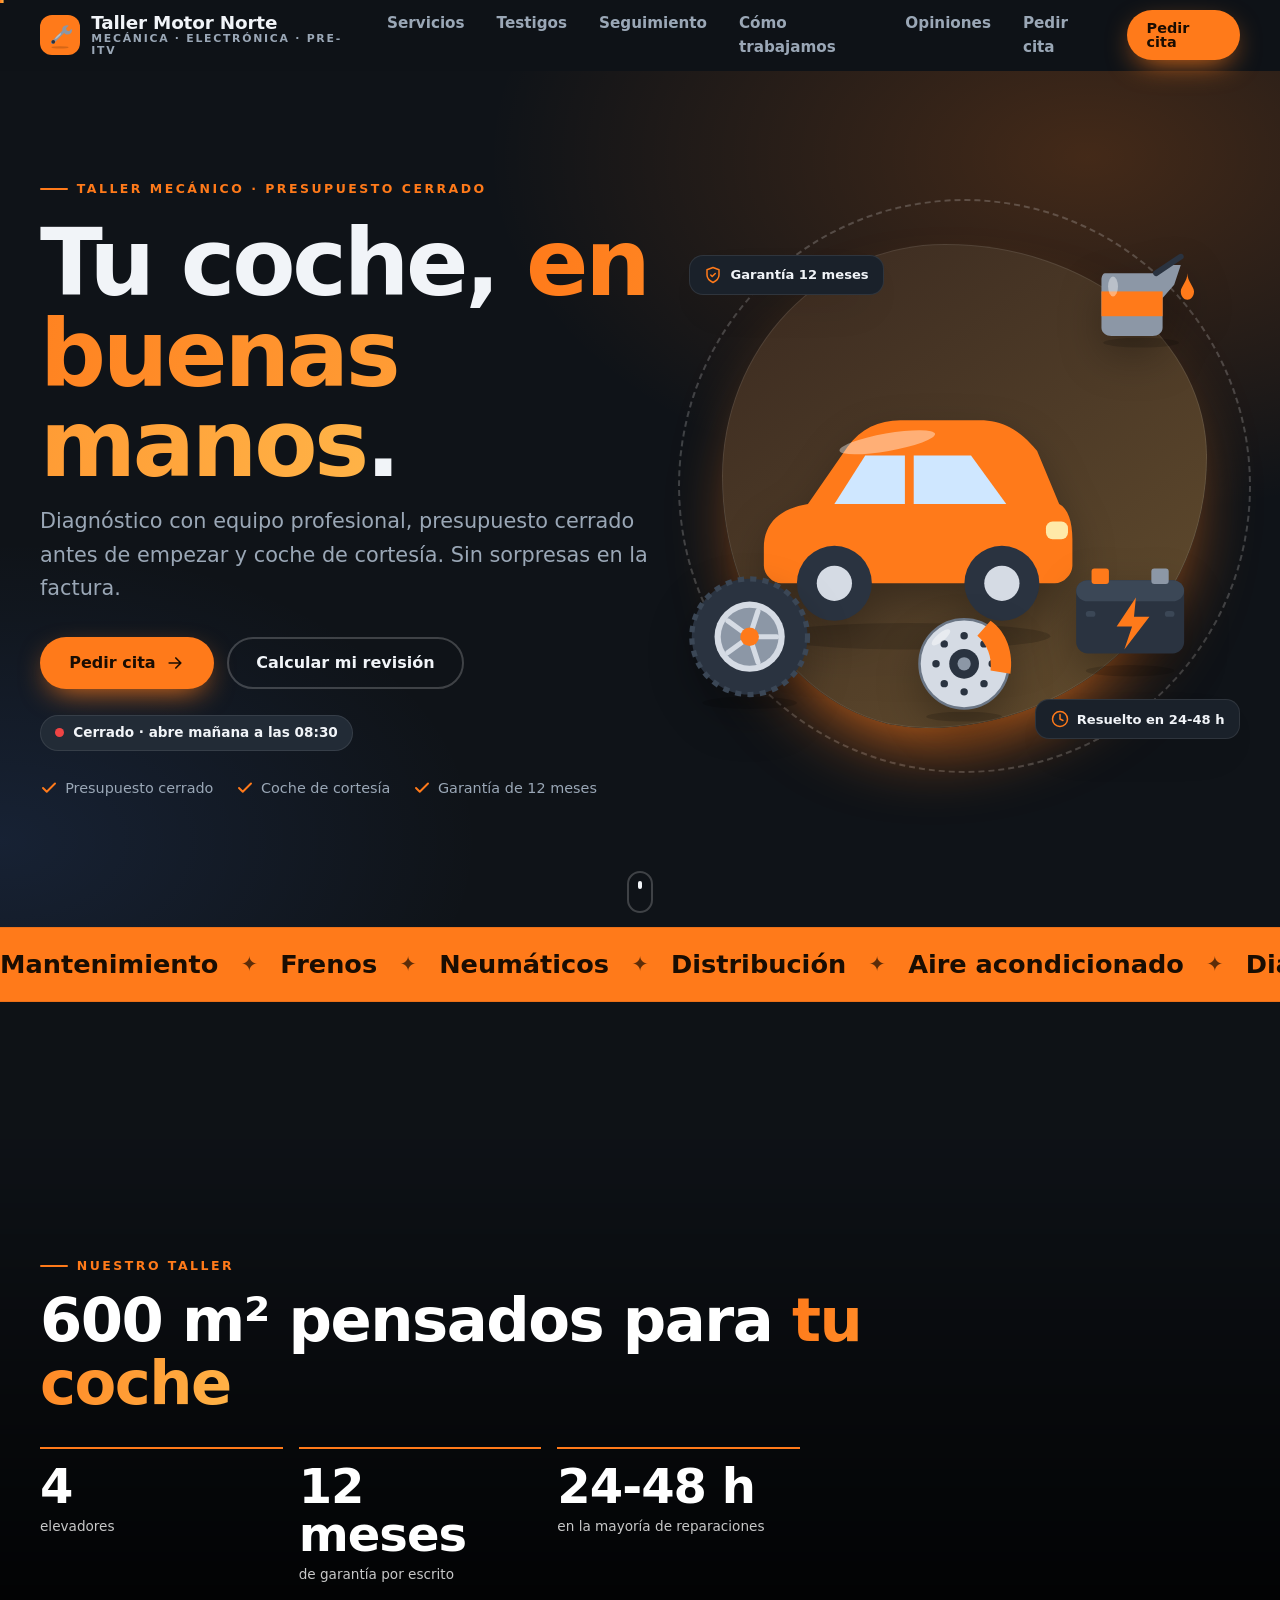
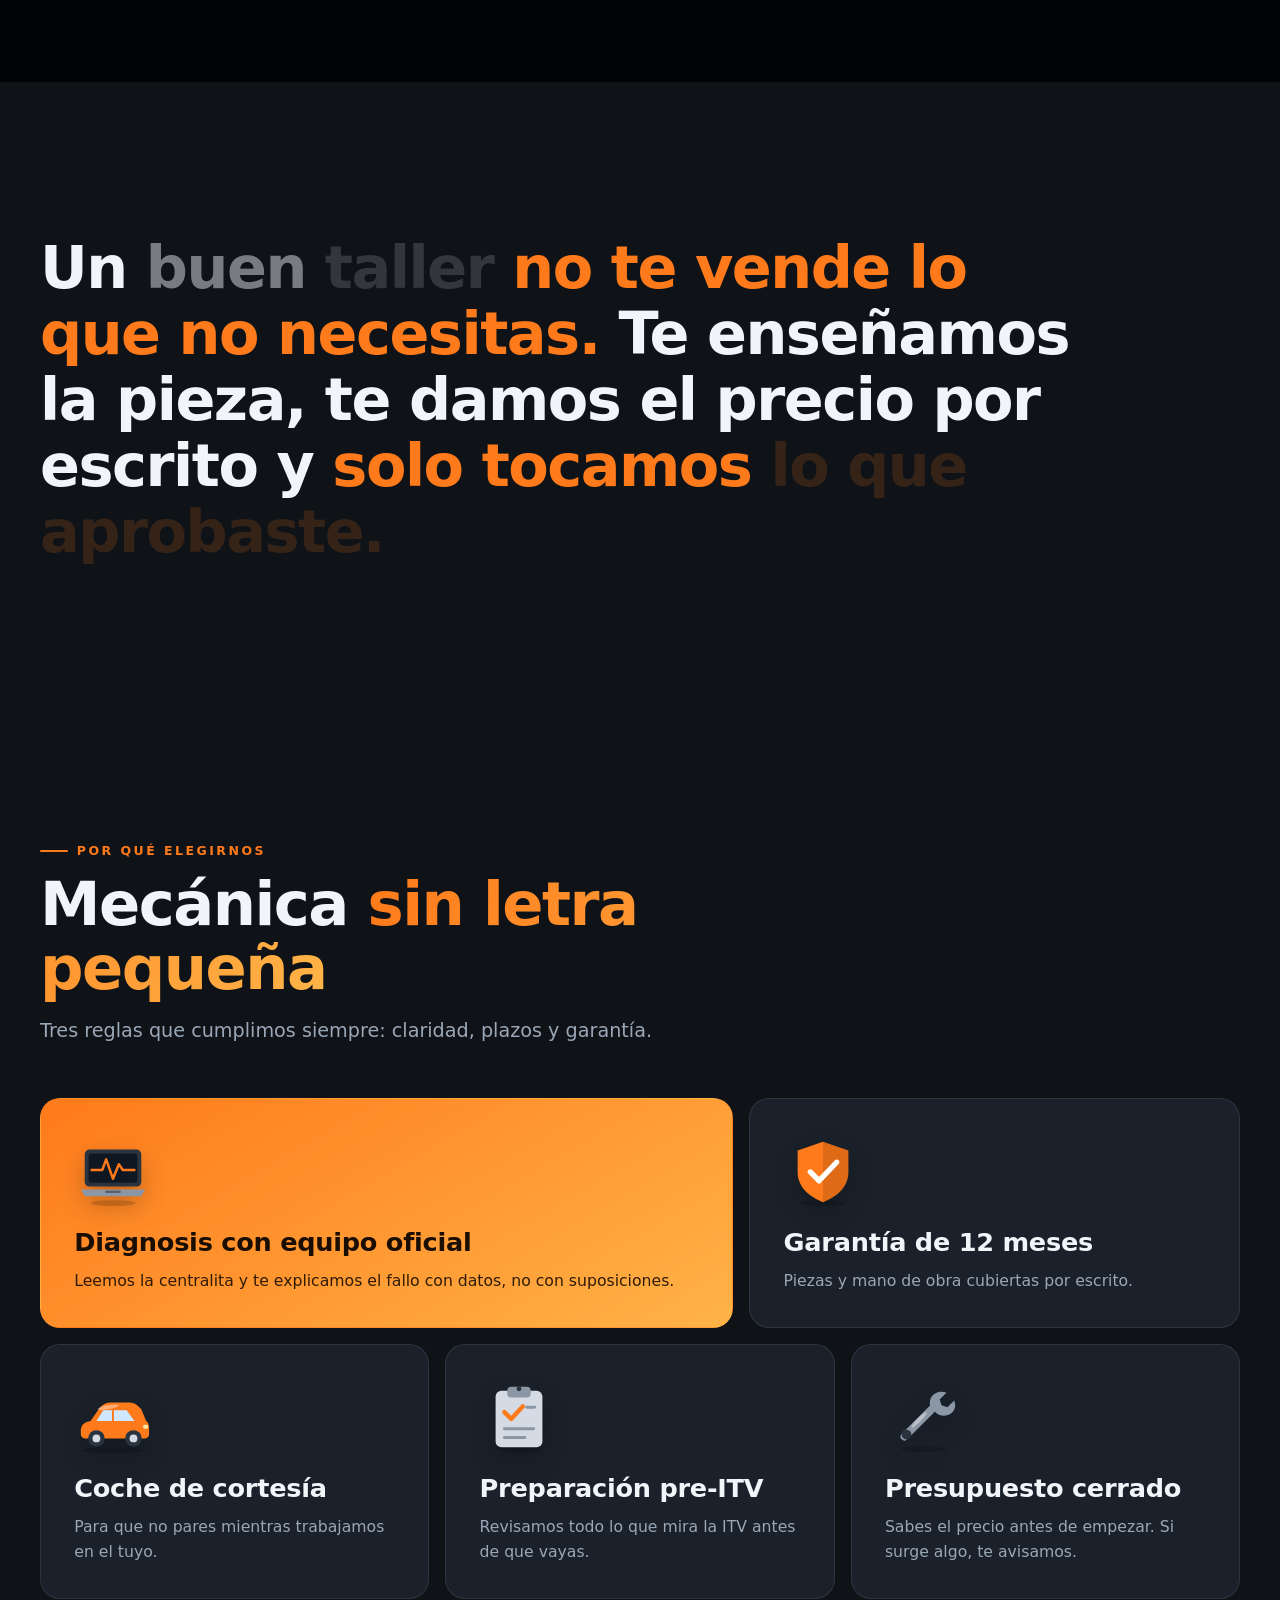
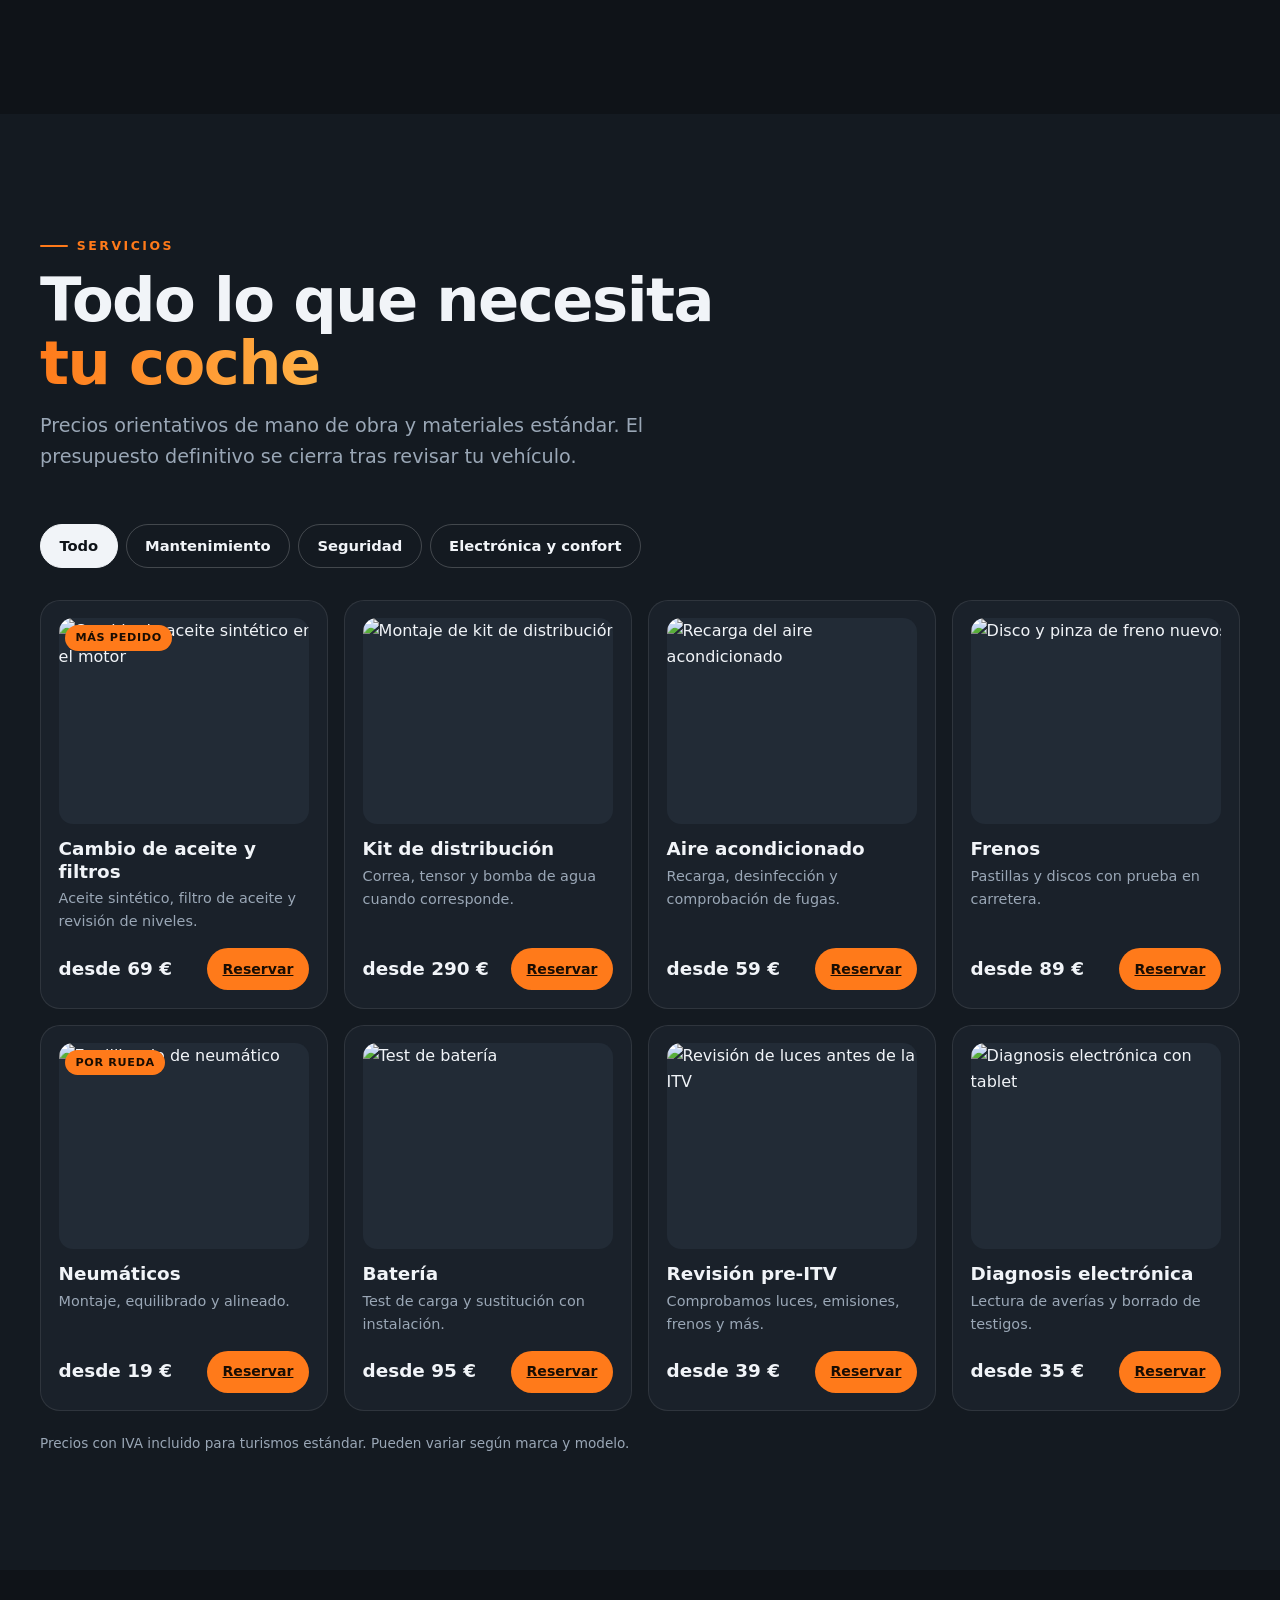
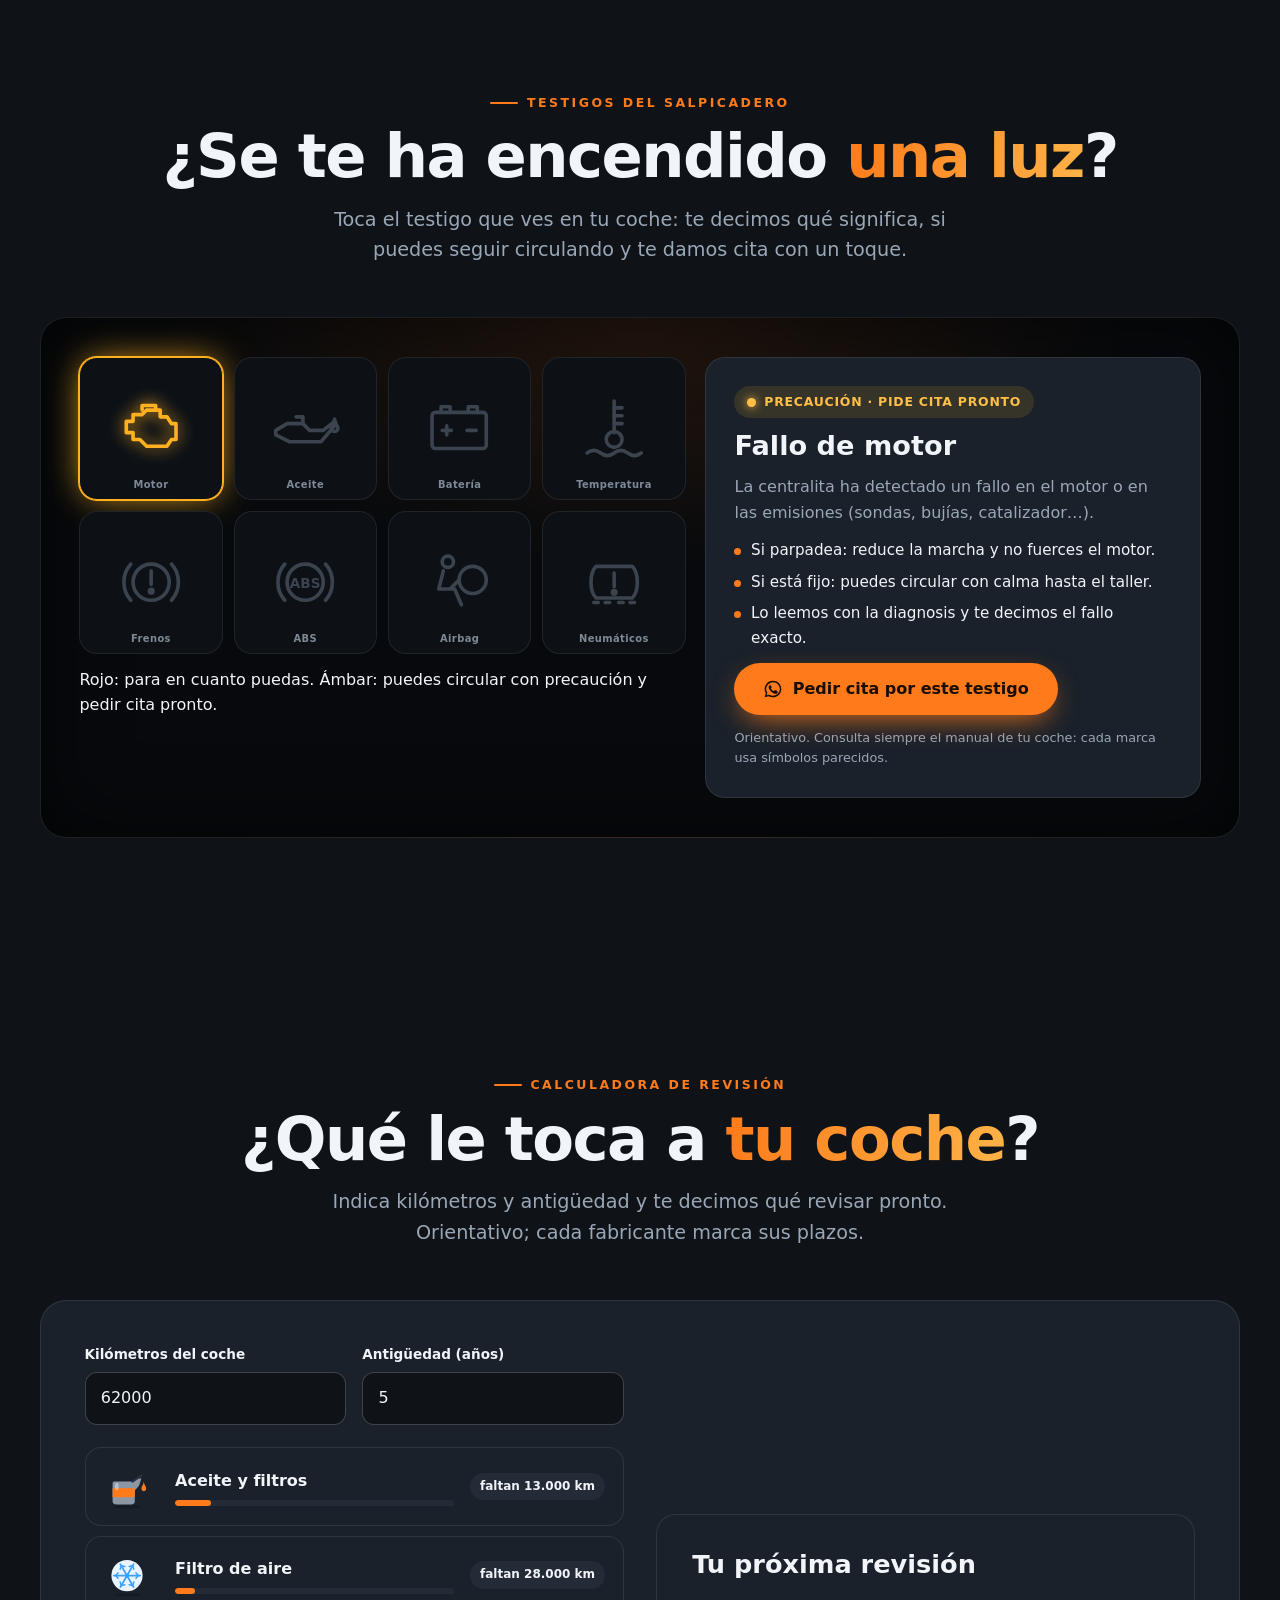
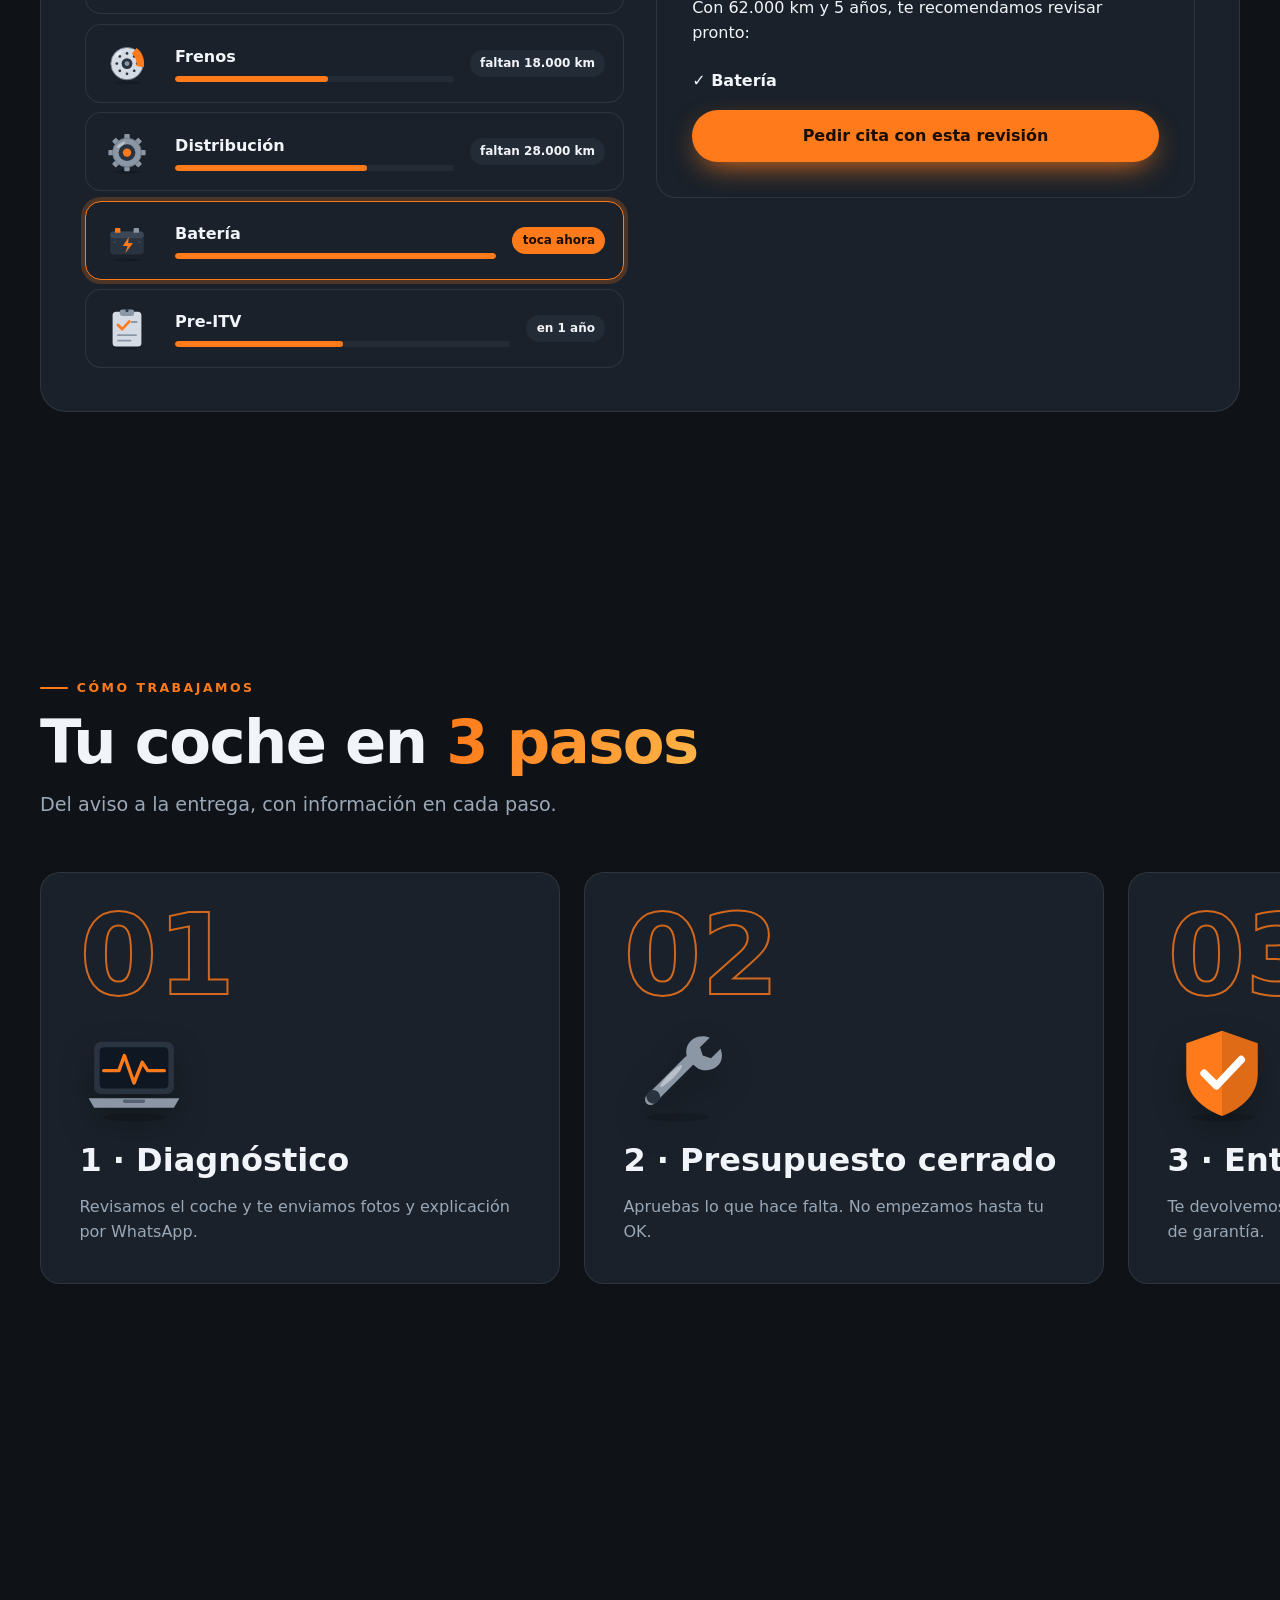
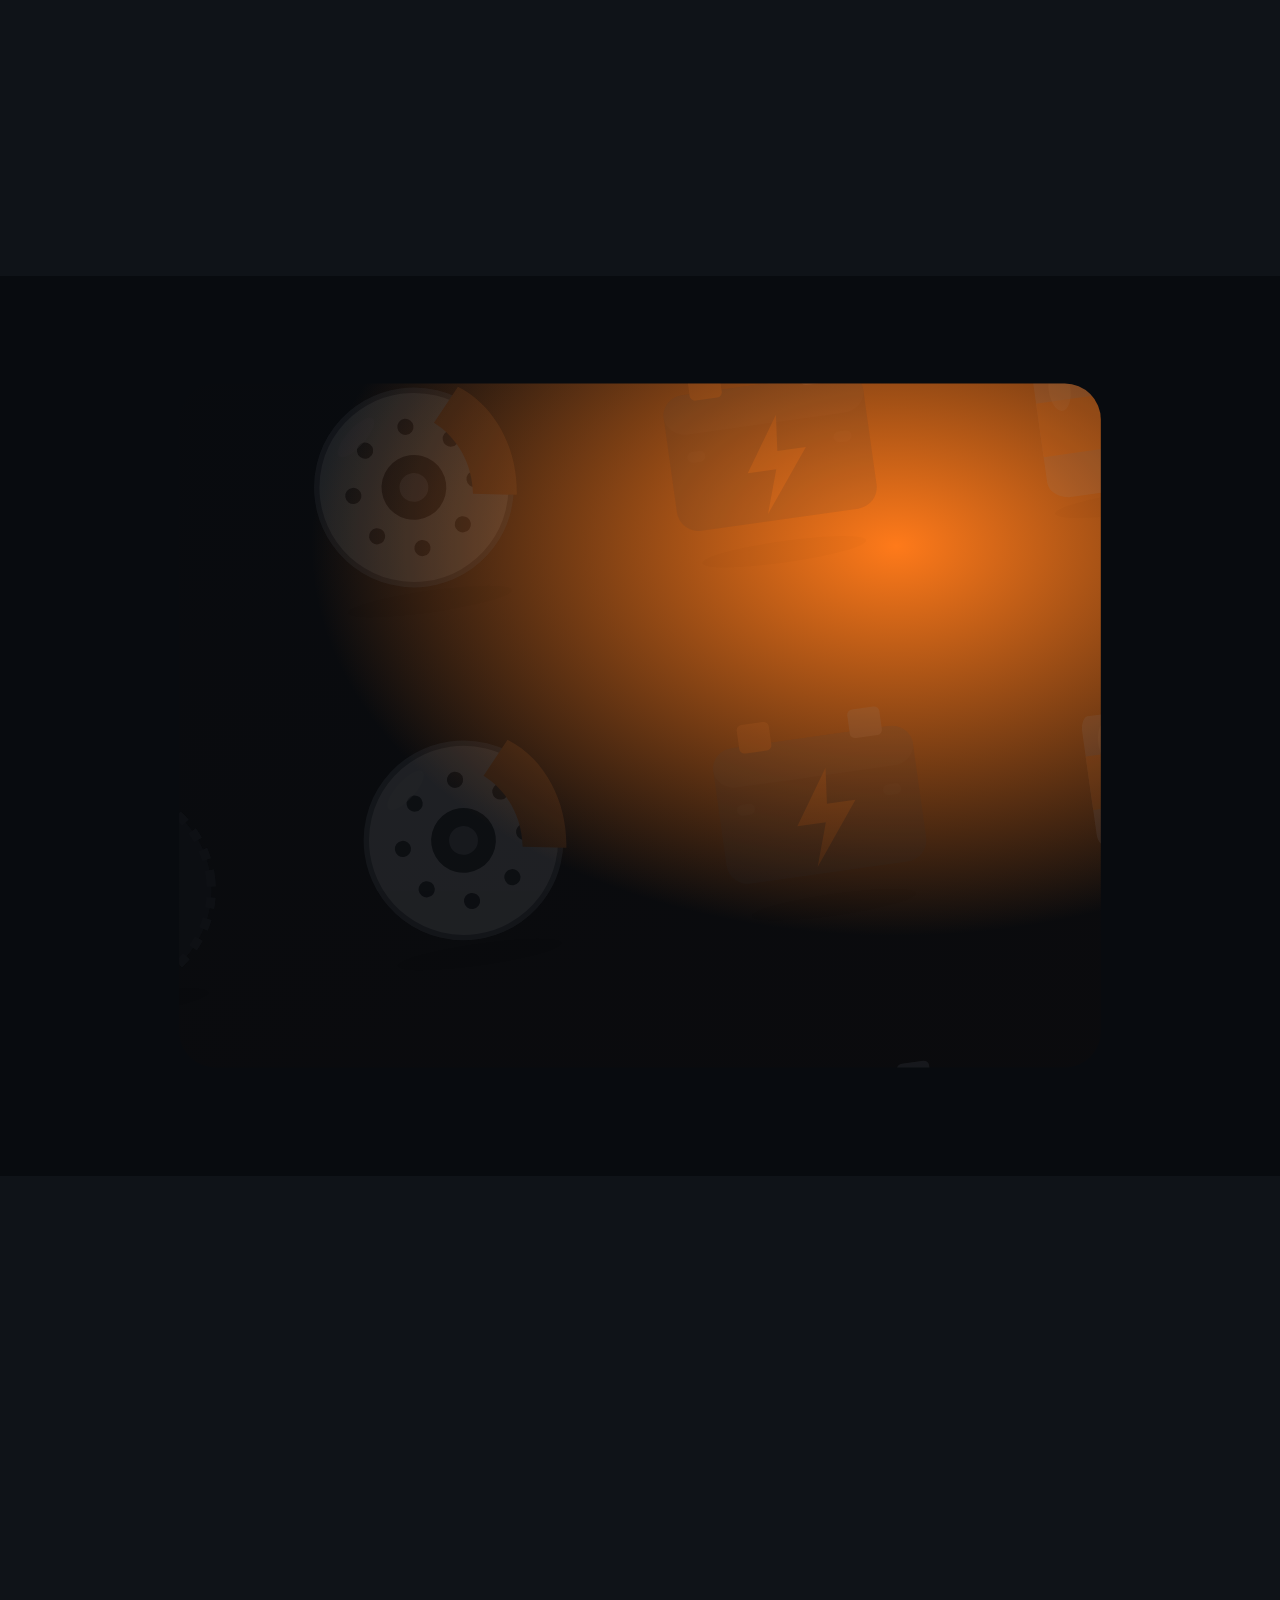
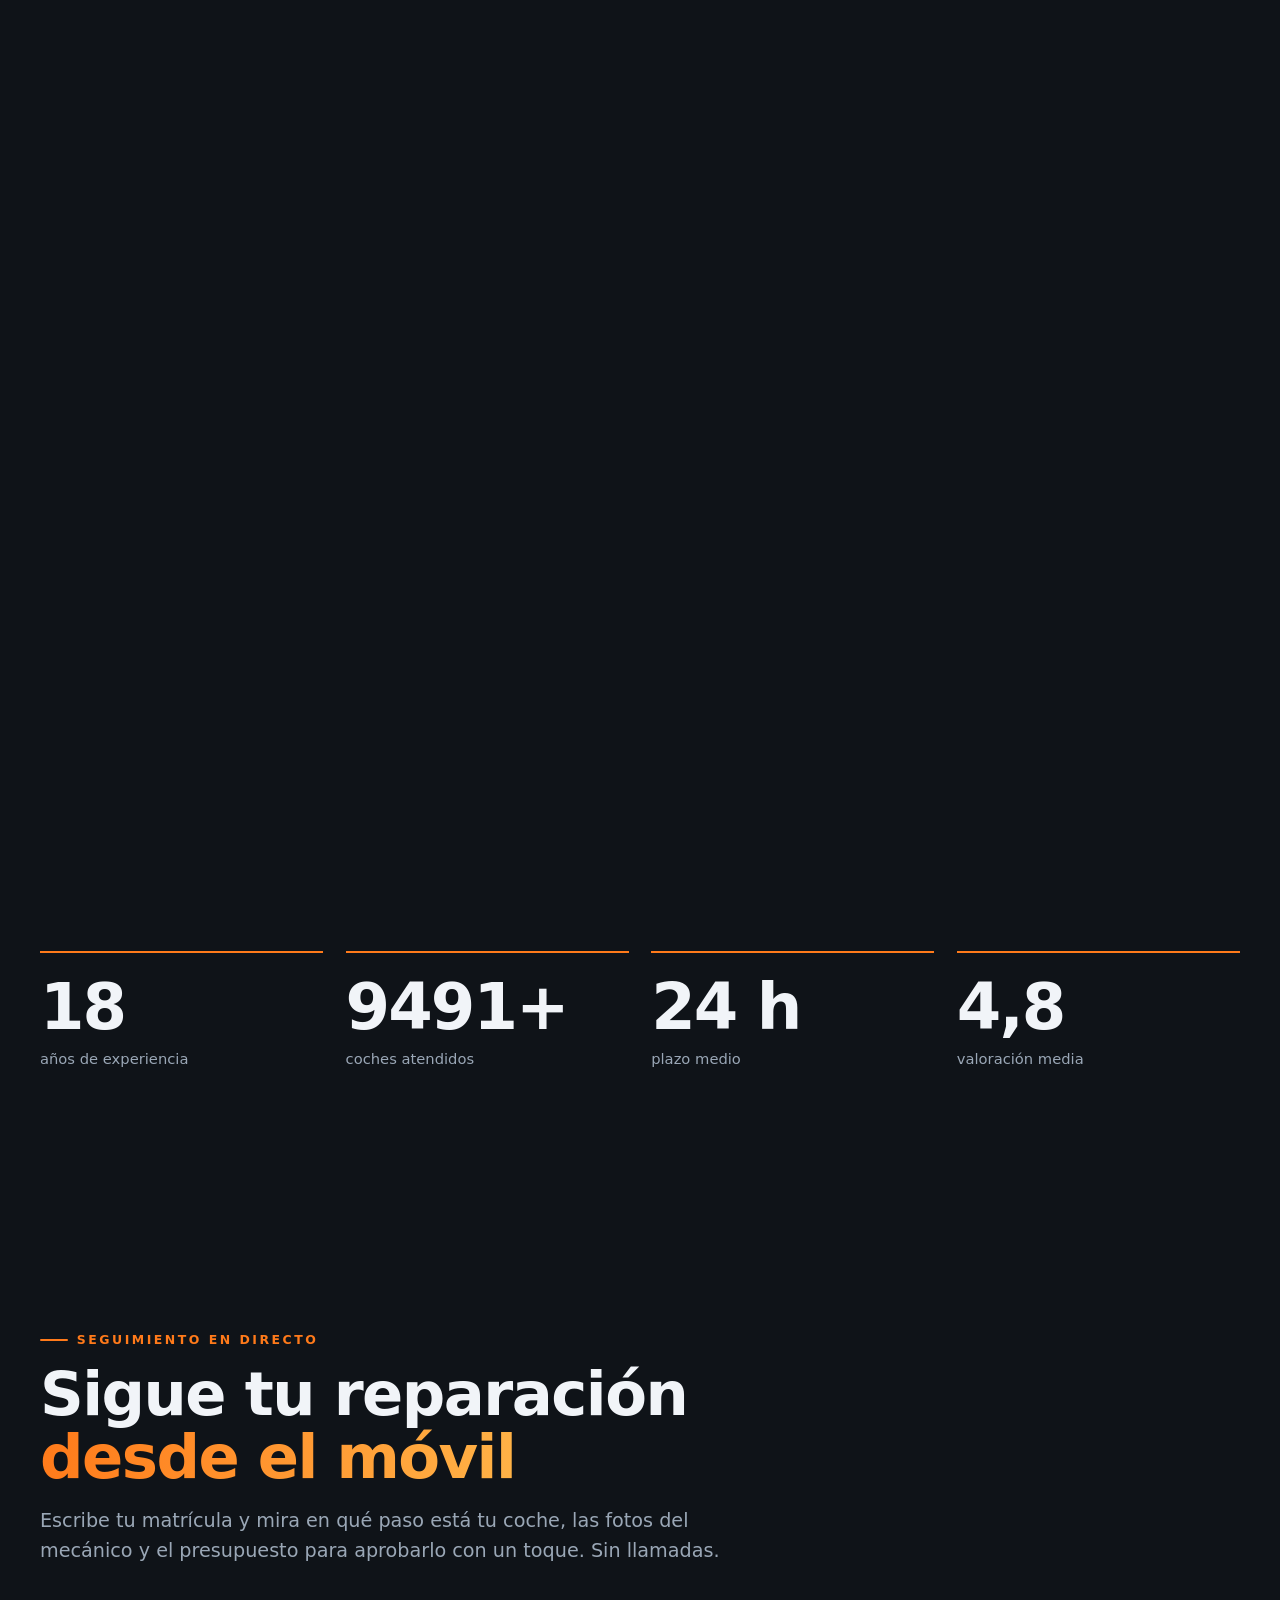
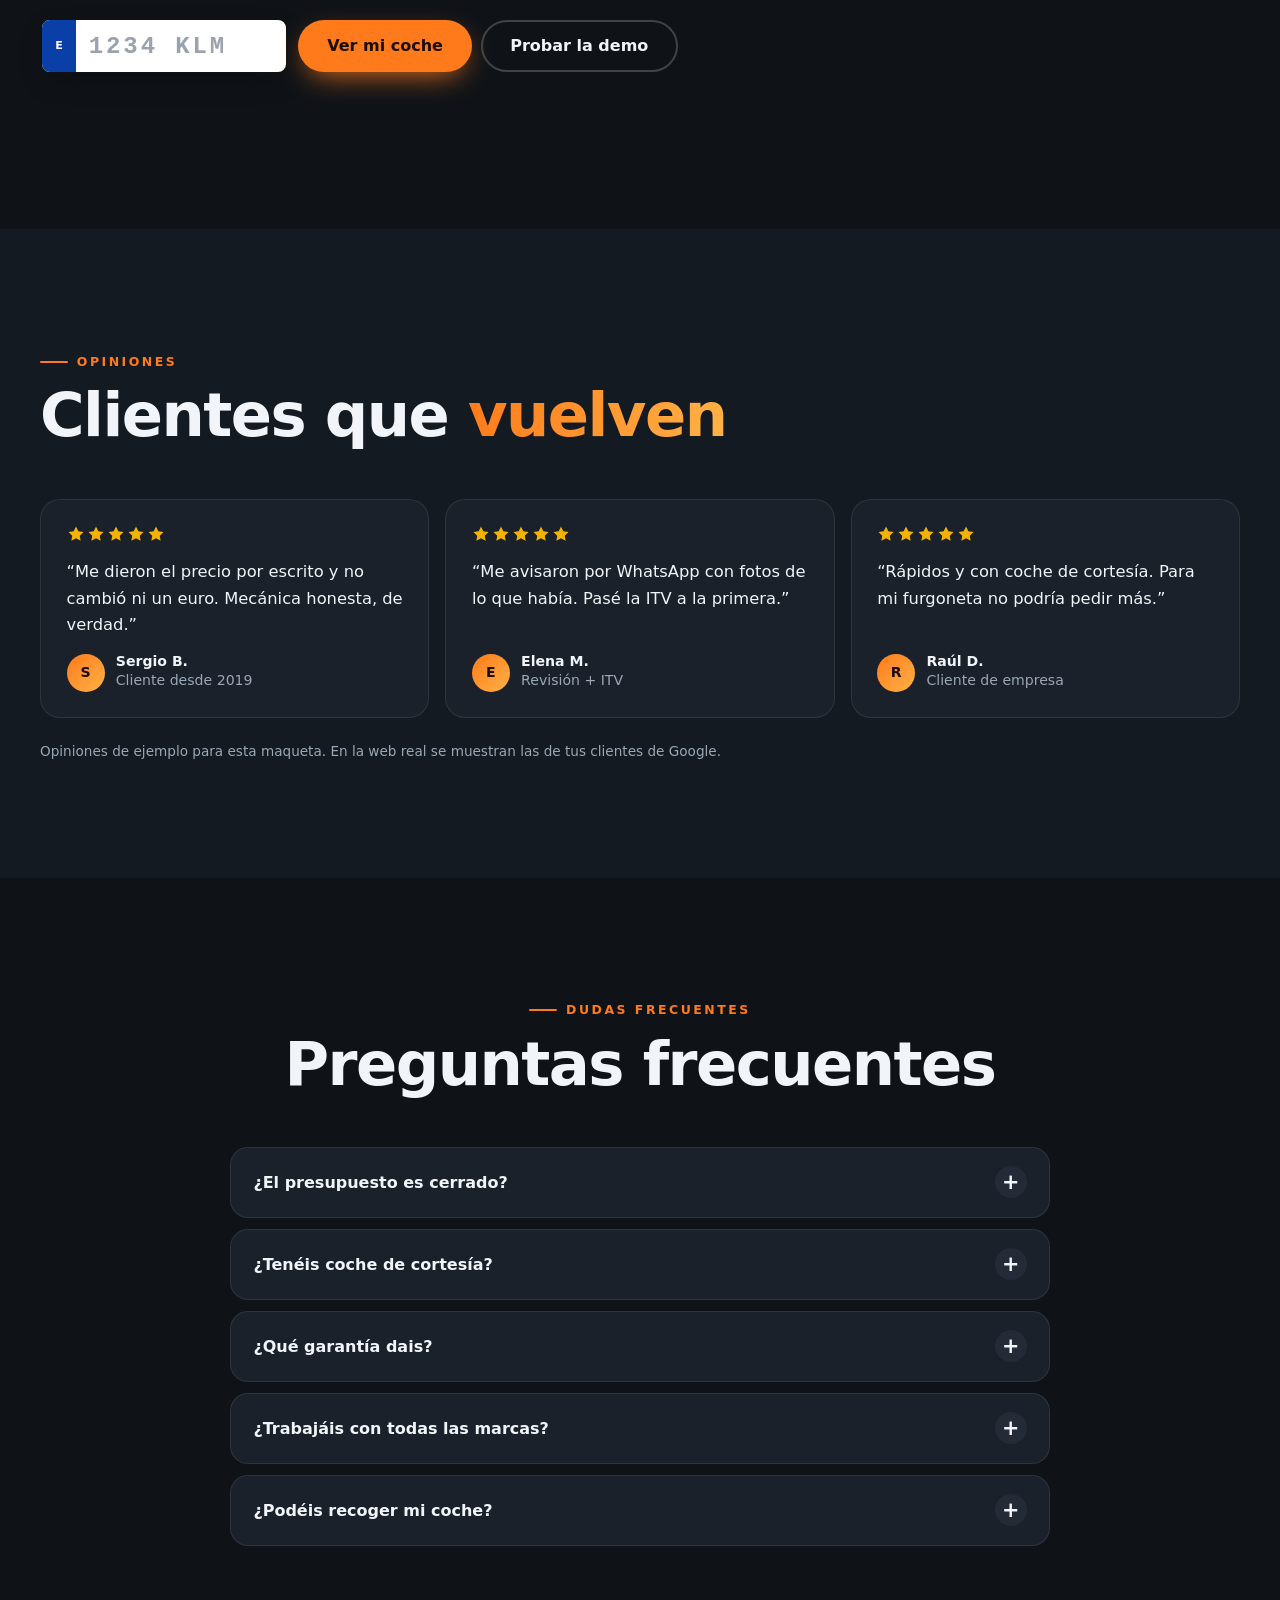
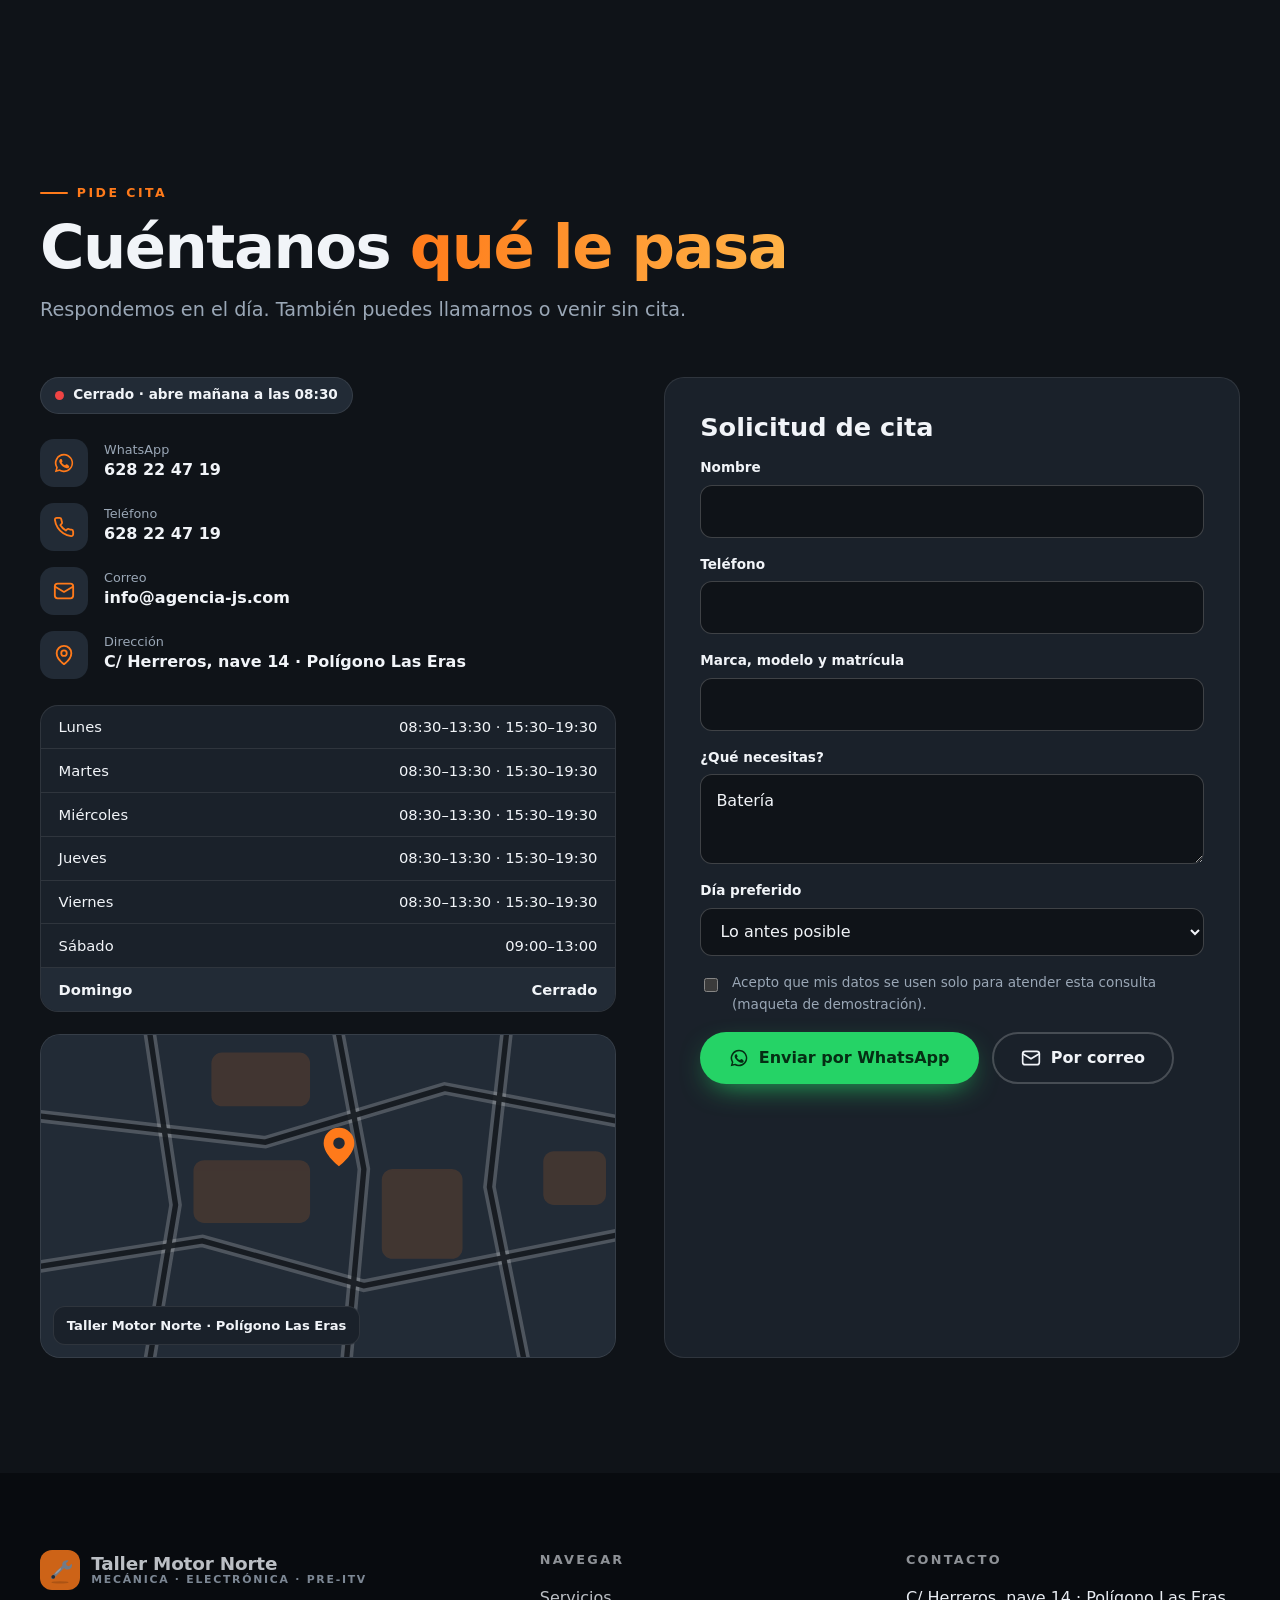
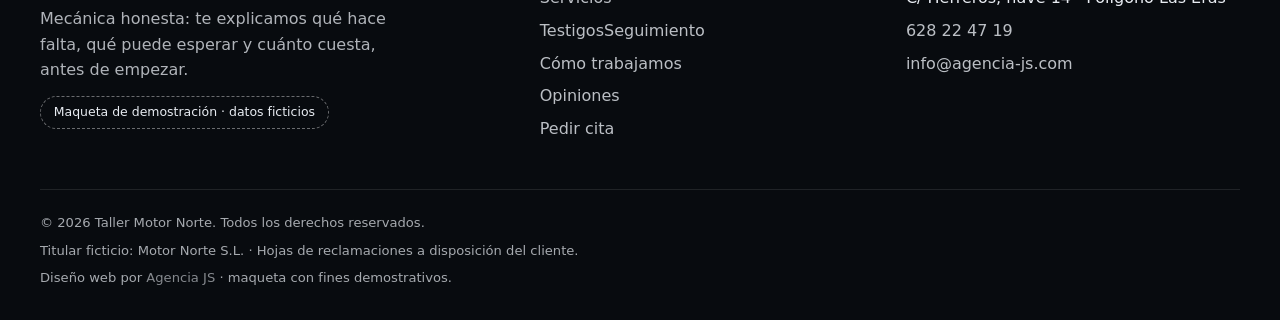
==== commit 04ebcc56: "feat(taller): add photos, dashboard warning lights and live repair tracker Co-Authored-By: Claude Op" ====
--- a/index.html
+++ b/index.html
@@ -293,24 +293,25 @@
 .js .rv{opacity:0;transform:translateY(22px);transition:opacity .7s ease,transform .7s cubic-bezier(.2,.7,.2,1)}
 .js .rv.in{opacity:1;transform:none}
 .fx-prog{position:fixed;left:0;top:0;height:3px;width:100%;z-index:100;transform:scaleX(0);transform-origin:0 50%;background:linear-gradient(90deg,var(--brand),var(--brand2));pointer-events:none}
-.hz-wrap{width:min(1200px,100% - 2.5rem);margin-inline:auto}.hz.on .hz-wrap{width:100%;margin:0}.hz.on .hz-h{width:auto;margin:0 0 2rem}.pc .im svg,.bc .ic svg,.hz-c .ic svg{width:100%}.pc .im svg{width:66%}.brand .lg svg{width:30px;height:30px}.dt svg,.ci .ti svg{width:100%}@media(max-width:480px){.brand small{display:none}}</style><script type="application/ld+json">{"@context": "https://schema.org", "@type": "AutoRepair", "name": "Taller Motor Norte", "description": "Taller mecánico con presupuesto cerrado antes de tocar el coche, coche de cortesía y revisión pre-ITV. Calcula tu próxima revisión y pide cita online.", "telephone": "+34628224719", "email": "Agencia39700@gmail.com", "address": {"@type": "PostalAddress", "streetAddress": "C/ Herreros, nave 14 · Polígono Las Eras", "addressLocality": "Polígono Las Eras", "addressCountry": "ES"}, "openingHoursSpecification": [{"@type": "OpeningHoursSpecification", "dayOfWeek": "Monday", "opens": "08:30", "closes": "13:30"}, {"@type": "OpeningHoursSpecification", "dayOfWeek": "Monday", "opens": "15:30", "closes": "19:30"}, {"@type": "OpeningHoursSpecification", "dayOfWeek": "Tuesday", "opens": "08:30", "closes": "13:30"}, {"@type": "OpeningHoursSpecification", "dayOfWeek": "Tuesday", "opens": "15:30", "closes": "19:30"}, {"@type": "OpeningHoursSpecification", "dayOfWeek": "Wednesday", "opens": "08:30", "closes": "13:30"}, {"@type": "OpeningHoursSpecification", "dayOfWeek": "Wednesday", "opens": "15:30", "closes": "19:30"}, {"@type": "OpeningHoursSpecification", "dayOfWeek": "Thursday", "opens": "08:30", "closes": "13:30"}, {"@type": "OpeningHoursSpecification", "dayOfWeek": "Thursday", "opens": "15:30", "closes": "19:30"}, {"@type": "OpeningHoursSpecification", "dayOfWeek": "Friday", "opens": "08:30", "closes": "13:30"}, {"@type": "OpeningHoursSpecification", "dayOfWeek": "Friday", "opens": "15:30", "closes": "19:30"}, {"@type": "OpeningHoursSpecification", "dayOfWeek": "Saturday", "opens": "09:00", "closes": "13:00"}], "priceRange": "€€"}</script><script type="application/ld+json">{"@context": "https://schema.org", "@type": "FAQPage", "mainEntity": [{"@type": "Question", "name": "¿El presupuesto es cerrado?", "acceptedAnswer": {"@type": "Answer", "text": "Sí. Te damos el precio por escrito y no empezamos sin tu aprobación. Si surge algo nuevo, te avisamos antes."}}, {"@type": "Question", "name": "¿Tenéis coche de cortesía?", "acceptedAnswer": {"@type": "Answer", "text": "Disponible en reparaciones de más de un día, previa reserva."}}, {"@type": "Question", "name": "¿Qué garantía dais?", "acceptedAnswer": {"@type": "Answer", "text": "12 meses en piezas y mano de obra, por escrito."}}, {"@type": "Question", "name": "¿Trabajáis con todas las marcas?", "acceptedAnswer": {"@type": "Answer", "text": "Turismos y furgonetas de cualquier marca, incluidos híbridos."}}, {"@type": "Question", "name": "¿Podéis recoger mi coche?", "acceptedAnswer": {"@type": "Answer", "text": "En el municipio, bajo petición, con servicio de recogida y entrega."}}]}</script></head>
+.hz-wrap{width:min(1200px,100% - 2.5rem);margin-inline:auto}.hz.on .hz-wrap{width:100%;margin:0}.hz.on .hz-h{width:auto;margin:0 0 2rem}.pc .im svg,.bc .ic svg,.hz-c .ic svg{width:100%}.pc .im svg{width:66%}.brand .lg svg{width:30px;height:30px}.dt svg,.ci .ti svg{width:100%}@media(max-width:480px){.brand small{display:none}}</style><script type="application/ld+json">{"@context": "https://schema.org", "@type": "AutoRepair", "name": "Taller Motor Norte", "description": "Taller mecánico con presupuesto cerrado antes de tocar el coche, coche de cortesía y revisión pre-ITV. Calcula tu próxima revisión y pide cita online.", "telephone": "+34628224719", "email": "info@agencia-js.com", "address": {"@type": "PostalAddress", "streetAddress": "C/ Herreros, nave 14 · Polígono Las Eras", "addressLocality": "Polígono Las Eras", "addressCountry": "ES"}, "openingHoursSpecification": [{"@type": "OpeningHoursSpecification", "dayOfWeek": "Monday", "opens": "08:30", "closes": "13:30"}, {"@type": "OpeningHoursSpecification", "dayOfWeek": "Monday", "opens": "15:30", "closes": "19:30"}, {"@type": "OpeningHoursSpecification", "dayOfWeek": "Tuesday", "opens": "08:30", "closes": "13:30"}, {"@type": "OpeningHoursSpecification", "dayOfWeek": "Tuesday", "opens": "15:30", "closes": "19:30"}, {"@type": "OpeningHoursSpecification", "dayOfWeek": "Wednesday", "opens": "08:30", "closes": "13:30"}, {"@type": "OpeningHoursSpecification", "dayOfWeek": "Wednesday", "opens": "15:30", "closes": "19:30"}, {"@type": "OpeningHoursSpecification", "dayOfWeek": "Thursday", "opens": "08:30", "closes": "13:30"}, {"@type": "OpeningHoursSpecification", "dayOfWeek": "Thursday", "opens": "15:30", "closes": "19:30"}, {"@type": "OpeningHoursSpecification", "dayOfWeek": "Friday", "opens": "08:30", "closes": "13:30"}, {"@type": "OpeningHoursSpecification", "dayOfWeek": "Friday", "opens": "15:30", "closes": "19:30"}, {"@type": "OpeningHoursSpecification", "dayOfWeek": "Saturday", "opens": "09:00", "closes": "13:00"}], "priceRange": "€€"}</script><script type="application/ld+json">{"@context": "https://schema.org", "@type": "FAQPage", "mainEntity": [{"@type": "Question", "name": "¿El presupuesto es cerrado?", "acceptedAnswer": {"@type": "Answer", "text": "Sí. Te damos el precio por escrito y no empezamos sin tu aprobación. Si surge algo nuevo, te avisamos antes."}}, {"@type": "Question", "name": "¿Tenéis coche de cortesía?", "acceptedAnswer": {"@type": "Answer", "text": "Disponible en reparaciones de más de un día, previa reserva."}}, {"@type": "Question", "name": "¿Qué garantía dais?", "acceptedAnswer": {"@type": "Answer", "text": "12 meses en piezas y mano de obra, por escrito."}}, {"@type": "Question", "name": "¿Trabajáis con todas las marcas?", "acceptedAnswer": {"@type": "Answer", "text": "Turismos y furgonetas de cualquier marca, incluidos híbridos."}}, {"@type": "Question", "name": "¿Podéis recoger mi coche?", "acceptedAnswer": {"@type": "Answer", "text": "En el municipio, bajo petición, con servicio de recogida y entrega."}}]}</script><link rel="stylesheet" href="extra.css">
+</head>
 <body>
 <a class="skip" href="#main">Saltar al contenido</a>
 <header class="hdr"><div class="wrap"><a class="brand" href="#inicio" aria-label="Taller Motor Norte · inicio"><span class="lg"><svg viewBox="0 0 160 160" xmlns="http://www.w3.org/2000/svg" role="img" aria-hidden="true" focusable="false"><ellipse cx="80" cy="146" rx="46" ry="6" fill="#000" opacity="0.16"/><path d="M40 120L96 64" fill="none" stroke="#8c97a6" stroke-width="16" stroke-linecap="round" stroke-linejoin="round" /><path d="M96 64C86 48 96 28 116 28C122 28 126 30 126 30L112 44L116 56L128 60L142 46C142 46 144 52 144 56C144 76 120 82 108 74" fill="#8c97a6" stroke="none" stroke-width="0" stroke-linecap="round" stroke-linejoin="round" /><circle cx="44" cy="116" r="10" fill="#2a3340" /><ellipse cx="70" cy="86" rx="22" ry="4" fill="#fff" transform="rotate(-45 70 86)" opacity="0.4"/></svg></span><span>Taller Motor Norte<small>Mecánica · Electrónica · Pre-ITV</small></span></a>
-<nav class="nav" aria-label="Principal"><a href="#servicios">Servicios</a><a href="#revision">Calculadora</a><a href="#proceso">Cómo trabajamos</a><a href="#opiniones">Opiniones</a><a href="#cita">Pedir cita</a></nav>
+<nav class="nav" aria-label="Principal"><a href="#servicios">Servicios</a><a href="#testigos">Testigos</a><a href="#seguimiento">Seguimiento</a><a href="#proceso">Cómo trabajamos</a><a href="#opiniones">Opiniones</a><a href="#cita">Pedir cita</a></nav>
 <div class="hdr-r"><a class="btn btn-main btn-sm" href="#cita">Pedir cita</a><button class="ibtn burger" id="burger" type="button" aria-label="Abrir menú" aria-expanded="false" aria-controls="msheet"><svg viewBox="0 0 24 24" fill="none" stroke="currentColor" stroke-width="2" stroke-linecap="round" stroke-linejoin="round" aria-hidden="true" focusable="false"><path d="M4 7h16M4 12h16M4 17h16"/></svg></button></div></div>
-<div class="msheet" id="msheet"><a href="#servicios">Servicios</a><a href="#revision">Calculadora</a><a href="#proceso">Cómo trabajamos</a><a href="#opiniones">Opiniones</a><a href="#cita">Pedir cita</a><a class="btn btn-main" href="#cita">Pedir cita</a></div></header><main id="main"><section class="hero" id="inicio"><div class="wrap"><div class="hero-t">
+<div class="msheet" id="msheet"><a href="#servicios">Servicios</a><a href="#testigos">Testigos</a><a href="#seguimiento">Seguimiento</a><a href="#proceso">Cómo trabajamos</a><a href="#opiniones">Opiniones</a><a href="#cita">Pedir cita</a><a class="btn btn-main" href="#cita">Pedir cita</a></div></header><main id="main"><section class="hero" id="inicio"><div class="wrap"><div class="hero-t">
 <span class="kicker">Taller mecánico · presupuesto cerrado</span>
 <h1 class="h1">Tu coche, <em class="g">en buenas manos</em>.</h1>
 <p class="lead">Diagnóstico con equipo profesional, presupuesto cerrado antes de empezar y coche de cortesía. Sin sorpresas en la factura.</p>
 <div class="cta"><a class="btn btn-main" href="#cita">Pedir cita<svg viewBox="0 0 24 24" fill="none" stroke="currentColor" stroke-width="2" stroke-linecap="round" stroke-linejoin="round" aria-hidden="true" focusable="false"><path d="M5 12h14M13 6l6 6-6 6"/></svg></a><a class="btn btn-ghost" href="#revision">Calcular mi revisión</a></div>
 <div class="pill" data-status><i></i><span>Comprobando horario…</span></div>
 <ul class="trust"><li><svg viewBox="0 0 24 24" fill="none" stroke="currentColor" stroke-width="2.6" stroke-linecap="round" stroke-linejoin="round" aria-hidden="true" focusable="false"><path d="M20 6 9 17l-5-5"/></svg>Presupuesto cerrado</li><li><svg viewBox="0 0 24 24" fill="none" stroke="currentColor" stroke-width="2.6" stroke-linecap="round" stroke-linejoin="round" aria-hidden="true" focusable="false"><path d="M20 6 9 17l-5-5"/></svg>Coche de cortesía</li><li><svg viewBox="0 0 24 24" fill="none" stroke="currentColor" stroke-width="2.6" stroke-linecap="round" stroke-linejoin="round" aria-hidden="true" focusable="false"><path d="M20 6 9 17l-5-5"/></svg>Garantía de 12 meses</li></ul></div>
-<div class="hero-a"><div class="ring"></div><div class="blob"></div><div class="it" data-d="1.0" style="left:8%;top:18%;width:64%;--r2:-3deg;animation-delay:-0.0s" aria-hidden="true"><svg viewBox="0 0 160 160" xmlns="http://www.w3.org/2000/svg" role="img" aria-hidden="true" focusable="false"><ellipse cx="80" cy="148" rx="64" ry="6" fill="#000" opacity="0.16"/><path d="M14 108C14 96 22 90 34 88L52 62C58 54 66 50 76 50H112C122 50 130 54 138 64L148 88C152 90 154 96 154 104V116C154 120 150 124 146 124H22C18 124 14 120 14 116Z" fill="#ff7a1a" stroke="none" stroke-width="0" stroke-linecap="round" stroke-linejoin="round" /><path d="M60 66H108L124 88H46Z" fill="#cfe7ff" stroke="none" stroke-width="0" stroke-linecap="round" stroke-linejoin="round" /><path d="M80 66V88" fill="none" stroke="#ff7a1a" stroke-width="4" stroke-linecap="round" stroke-linejoin="round" /><circle cx="46" cy="124" r="17" fill="#2a3340" /><circle cx="46" cy="124" r="8" fill="#d5dbe4" /><circle cx="122" cy="124" r="17" fill="#2a3340" /><circle cx="122" cy="124" r="8" fill="#d5dbe4" /><rect x="142" y="96" width="10" height="8" rx="3" fill="#ffe9a8" /><ellipse cx="70" cy="60" rx="22" ry="4" fill="#fff" transform="rotate(-10 70 60)" opacity="0.4"/></svg></div><div class="it" data-d="1.5" style="left:-4%;top:62%;width:30%;--r2:6deg;animation-delay:-1.1s" aria-hidden="true"><svg viewBox="0 0 160 160" xmlns="http://www.w3.org/2000/svg" role="img" aria-hidden="true" focusable="false"><ellipse cx="80" cy="146" rx="46" ry="6" fill="#000" opacity="0.16"/><circle cx="80" cy="82" r="56" fill="#2a3340" /><circle cx="80" cy="82" r="56" fill="none" stroke="#3b4756" stroke-width="5" stroke-dasharray="6 6"/><circle cx="80" cy="82" r="34" fill="#d5dbe4" /><circle cx="80" cy="82" r="28" fill="#8c97a6" /><line x1="80" y1="82" x2="106.0" y2="82.0" stroke="#d5dbe4" stroke-width="5" stroke-linecap="round" /><line x1="80" y1="82" x2="88.03444185374863" y2="106.727469423674" stroke="#d5dbe4" stroke-width="5" stroke-linecap="round" /><line x1="80" y1="82" x2="58.96555814625137" y2="97.2824165596043" stroke="#d5dbe4" stroke-width="5" stroke-linecap="round" /><line x1="80" y1="82" x2="58.96555814625137" y2="66.7175834403957" stroke="#d5dbe4" stroke-width="5" stroke-linecap="round" /><line x1="80" y1="82" x2="88.03444185374863" y2="57.272530576326005" stroke="#d5dbe4" stroke-width="5" stroke-linecap="round" /><circle cx="80" cy="82" r="9" fill="#ff7a1a" /></svg></div><div class="it" data-d="1.2" style="left:66%;top:58%;width:28%;--r2:-6deg;animation-delay:-2.2s" aria-hidden="true"><svg viewBox="0 0 160 160" xmlns="http://www.w3.org/2000/svg" role="img" aria-hidden="true" focusable="false"><ellipse cx="80" cy="146" rx="46" ry="6" fill="#000" opacity="0.16"/><rect x="24" y="52" width="112" height="76" rx="12" fill="#2a3340" /><rect x="24" y="52" width="112" height="22" rx="12" fill="#3b4756" /><rect x="40" y="40" width="18" height="16" rx="3" fill="#ff7a1a" /><rect x="102" y="40" width="18" height="16" rx="3" fill="#8c97a6" /><path d="M86 70L66 100H82L74 124L100 90H84Z" fill="#ff7a1a" stroke="none" stroke-width="0" stroke-linecap="round" stroke-linejoin="round" /><rect x="34" y="84" width="10" height="6" rx="3" fill="#3b4756" /><rect x="116" y="84" width="10" height="6" rx="3" fill="#3b4756" /></svg></div><div class="it" data-d="0.7" style="left:70%;top:2%;width:24%;--r2:8deg;animation-delay:-3.3s" aria-hidden="true"><svg viewBox="0 0 160 160" xmlns="http://www.w3.org/2000/svg" role="img" aria-hidden="true" focusable="false"><ellipse cx="80" cy="146" rx="46" ry="6" fill="#000" opacity="0.16"/><path d="M36 62H98L112 52H128L120 76L106 92V128C106 134 100 138 94 138H44C38 138 32 134 32 128V70C32 66 34 62 36 62Z" fill="#8c97a6" stroke="none" stroke-width="0" stroke-linecap="round" stroke-linejoin="round" /><rect x="32" y="84" width="74" height="30" rx="0" fill="#ff7a1a" /><ellipse cx="46" cy="78" rx="6" ry="12" fill="#fff" transform="rotate(0 46 78)" opacity="0.4"/><path d="M98 62L128 42" fill="none" stroke="#2a3340" stroke-width="7" stroke-linecap="round" stroke-linejoin="round" /><path d="M136 62C136 72 128 78 128 84C128 90 132 94 136 94C140 94 144 90 144 84C144 78 136 72 136 62Z" fill="#ff7a1a" stroke="none" stroke-width="0" stroke-linecap="round" stroke-linejoin="round" /></svg></div><div class="it" data-d="0.9" style="left:38%;top:70%;width:24%;--r2:3deg;animation-delay:-4.4s" aria-hidden="true"><svg viewBox="0 0 160 160" xmlns="http://www.w3.org/2000/svg" role="img" aria-hidden="true" focusable="false"><ellipse cx="80" cy="146" rx="46" ry="6" fill="#000" opacity="0.16"/><circle cx="80" cy="82" r="54" fill="#d5dbe4" /><circle cx="80" cy="82" r="54" fill="none" stroke="#6b7685" stroke-width="3"/><circle cx="80" cy="82" r="18" fill="#2a3340" /><circle cx="80" cy="82" r="8" fill="#8c97a6" /><circle cx="114.0" cy="82.0" r="4.5" fill="#2a3340" /><circle cx="104.04163056034261" cy="106.04163056034261" r="4.5" fill="#2a3340" /><circle cx="80.0" cy="116.0" r="4.5" fill="#2a3340" /><circle cx="55.95836943965739" cy="106.04163056034261" r="4.5" fill="#2a3340" /><circle cx="46.0" cy="82.0" r="4.5" fill="#2a3340" /><circle cx="55.958369439657375" cy="57.95836943965739" r="4.5" fill="#2a3340" /><circle cx="80.0" cy="48.0" r="4.5" fill="#2a3340" /><circle cx="104.04163056034261" cy="57.958369439657375" r="4.5" fill="#2a3340" /><path d="M112 30C132 44 140 70 136 94L112 90C114 74 108 58 96 48Z" fill="#ff7a1a" stroke="none" stroke-width="0" stroke-linecap="round" stroke-linejoin="round" /><ellipse cx="52" cy="50" rx="14" ry="5" fill="#fff" transform="rotate(-40 52 50)" opacity="0.45"/></svg></div><div class="chip-f" style="left:0;top:8%;animation-delay:-0s"><svg viewBox="0 0 24 24" fill="none" stroke="currentColor" stroke-width="2" stroke-linecap="round" stroke-linejoin="round" aria-hidden="true" focusable="false"><path d="M12 22s8-4 8-10V5l-8-3-8 3v7c0 6 8 10 8 10z"/><path d="m9 12 2 2 4-4"/></svg>Garantía 12 meses</div><div class="chip-f" style="right:0;bottom:4%;animation-delay:-2s"><svg viewBox="0 0 24 24" fill="none" stroke="currentColor" stroke-width="2" stroke-linecap="round" stroke-linejoin="round" aria-hidden="true" focusable="false"><circle cx="12" cy="12" r="10"/><path d="M12 6v6l4 2"/></svg>Resuelto en 24-48 h</div></div></div><span class="scroll-h" aria-hidden="true"></span></section><div class="mq" aria-hidden="true"><div class="mq-t"><span>Mantenimiento</span><span>Frenos</span><span>Neumáticos</span><span>Distribución</span><span>Aire acondicionado</span><span>Diagnosis electrónica</span><span>Pre-ITV</span><span>Mantenimiento</span><span>Frenos</span><span>Neumáticos</span><span>Distribución</span><span>Aire acondicionado</span><span>Diagnosis electrónica</span><span>Pre-ITV</span></div></div><section class="st" aria-label="Nuestra forma de trabajar"><div class="wrap"><p><span class="w">Un</span> <span class="w">buen</span> <span class="w">taller</span> <span class="w"><b>no</b></span> <span class="w"><b>te</b></span> <span class="w"><b>vende</b></span> <span class="w"><b>lo</b></span> <span class="w"><b>que</b></span> <span class="w"><b>no</b></span> <span class="w"><b>necesitas.</b></span> <span class="w">Te</span> <span class="w">enseñamos</span> <span class="w">la</span> <span class="w">pieza,</span> <span class="w">te</span> <span class="w">damos</span> <span class="w">el</span> <span class="w">precio</span> <span class="w">por</span> <span class="w">escrito</span> <span class="w">y</span> <span class="w"><b>solo</b></span> <span class="w"><b>tocamos</b></span> <span class="w"><b>lo</b></span> <span class="w"><b>que</b></span> <span class="w"><b>aprobaste.</b></span></p></div></section><section class="sec" id="porque"><div class="wrap"><div class="head"><span class="kicker">Por qué elegirnos</span><h2 class="h2">Mecánica <em class="g">sin letra pequeña</em></h2><p class=lead>Tres reglas que cumplimos siempre: claridad, plazos y garantía.</p></div><div class="bento"><article class="bc s7 hi rv"><div class="ic"><svg viewBox="0 0 160 160" xmlns="http://www.w3.org/2000/svg" role="img" aria-hidden="true" focusable="false"><ellipse cx="80" cy="146" rx="46" ry="6" fill="#000" opacity="0.16"/><rect x="22" y="36" width="116" height="76" rx="10" fill="#2a3340" /><rect x="30" y="44" width="100" height="60" rx="6" fill="#0f1822" /><path d="M36 78H58L66 56L80 96L92 66L100 78H124" fill="none" stroke="#ff7a1a" stroke-width="5" stroke-linecap="round" stroke-linejoin="round" /><path d="M14 118H146L138 132H22Z" fill="#8c97a6" stroke="none" stroke-width="0" stroke-linecap="round" stroke-linejoin="round" /><rect x="64" y="120" width="32" height="5" rx="2" fill="#566274" /></svg></div><h3>Diagnosis con equipo oficial</h3><p>Leemos la centralita y te explicamos el fallo con datos, no con suposiciones.</p></article><article class="bc s5 rv"><div class="ic"><svg viewBox="0 0 160 160" xmlns="http://www.w3.org/2000/svg" role="img" aria-hidden="true" focusable="false"><ellipse cx="80" cy="146" rx="46" ry="6" fill="#000" opacity="0.16"/><path d="M80 20L132 38V82C132 112 110 132 80 144C50 132 28 112 28 82V38Z" fill="#ff7a1a" stroke="none" stroke-width="0" stroke-linecap="round" stroke-linejoin="round" /><path d="M80 20L132 38V82C132 112 110 132 80 144Z" fill="#000" stroke="none" stroke-width="0" stroke-linecap="round" stroke-linejoin="round" opacity=".12"/><path d="M54 82L72 100L108 62" fill="none" stroke="#fff" stroke-width="11" stroke-linecap="round" stroke-linejoin="round" /></svg></div><h3>Garantía de 12 meses</h3><p>Piezas y mano de obra cubiertas por escrito.</p></article><article class="bc s4 rv"><div class="ic"><svg viewBox="0 0 160 160" xmlns="http://www.w3.org/2000/svg" role="img" aria-hidden="true" focusable="false"><ellipse cx="80" cy="148" rx="64" ry="6" fill="#000" opacity="0.16"/><path d="M14 108C14 96 22 90 34 88L52 62C58 54 66 50 76 50H112C122 50 130 54 138 64L148 88C152 90 154 96 154 104V116C154 120 150 124 146 124H22C18 124 14 120 14 116Z" fill="#ff7a1a" stroke="none" stroke-width="0" stroke-linecap="round" stroke-linejoin="round" /><path d="M60 66H108L124 88H46Z" fill="#cfe7ff" stroke="none" stroke-width="0" stroke-linecap="round" stroke-linejoin="round" /><path d="M80 66V88" fill="none" stroke="#ff7a1a" stroke-width="4" stroke-linecap="round" stroke-linejoin="round" /><circle cx="46" cy="124" r="17" fill="#2a3340" /><circle cx="46" cy="124" r="8" fill="#d5dbe4" /><circle cx="122" cy="124" r="17" fill="#2a3340" /><circle cx="122" cy="124" r="8" fill="#d5dbe4" /><rect x="142" y="96" width="10" height="8" rx="3" fill="#ffe9a8" /><ellipse cx="70" cy="60" rx="22" ry="4" fill="#fff" transform="rotate(-10 70 60)" opacity="0.4"/></svg></div><h3>Coche de cortesía</h3><p>Para que no pares mientras trabajamos en el tuyo.</p></article><article class="bc s4 rv"><div class="ic"><svg viewBox="0 0 160 160" xmlns="http://www.w3.org/2000/svg" role="img" aria-hidden="true" focusable="false"><ellipse cx="80" cy="146" rx="46" ry="6" fill="#000" opacity="0.16"/><rect x="32" y="26" width="96" height="116" rx="12" fill="#d5dbe4" /><rect x="56" y="18" width="48" height="22" rx="8" fill="#8c97a6" /><circle cx="80" cy="22" r="5" fill="#2a3340" /><path d="M50 70L64 84L88 58" fill="none" stroke="#ff7a1a" stroke-width="9" stroke-linecap="round" stroke-linejoin="round" /><line x1="50" y1="104" x2="110" y2="104" stroke="#8c97a6" stroke-width="6" stroke-linecap="round" /><line x1="50" y1="122" x2="92" y2="122" stroke="#8c97a6" stroke-width="6" stroke-linecap="round" /><path d="M96 60H112" fill="none" stroke="#8c97a6" stroke-width="6" stroke-linecap="round" stroke-linejoin="round" /></svg></div><h3>Preparación pre-ITV</h3><p>Revisamos todo lo que mira la ITV antes de que vayas.</p></article><article class="bc s4 rv"><div class="ic"><svg viewBox="0 0 160 160" xmlns="http://www.w3.org/2000/svg" role="img" aria-hidden="true" focusable="false"><ellipse cx="80" cy="146" rx="46" ry="6" fill="#000" opacity="0.16"/><path d="M40 120L96 64" fill="none" stroke="#8c97a6" stroke-width="16" stroke-linecap="round" stroke-linejoin="round" /><path d="M96 64C86 48 96 28 116 28C122 28 126 30 126 30L112 44L116 56L128 60L142 46C142 46 144 52 144 56C144 76 120 82 108 74" fill="#8c97a6" stroke="none" stroke-width="0" stroke-linecap="round" stroke-linejoin="round" /><circle cx="44" cy="116" r="10" fill="#2a3340" /><ellipse cx="70" cy="86" rx="22" ry="4" fill="#fff" transform="rotate(-45 70 86)" opacity="0.4"/></svg></div><h3>Presupuesto cerrado</h3><p>Sabes el precio antes de empezar. Si surge algo, te avisamos.</p></article></div></div></section><section class="sec alt" id="servicios"><div class="wrap"><div class="head"><span class="kicker">Servicios</span><h2 class="h2">Todo lo que necesita <em class="g">tu coche</em></h2><p class=lead>Precios orientativos de mano de obra y materiales estándar. El presupuesto definitivo se cierra tras revisar tu vehículo.</p></div><div class="tabs" role="tablist" aria-label="Categorías" data-tabs="#cat-grid"><button class="tab" role="tab" type="button" data-cat="all" aria-selected="true">Todo</button><button class="tab" role="tab" type="button" data-cat="mant" aria-selected="false">Mantenimiento</button><button class="tab" role="tab" type="button" data-cat="seg" aria-selected="false">Seguridad</button><button class="tab" role="tab" type="button" data-cat="elec" aria-selected="false">Electrónica y confort</button></div><div class="grid" id="cat-grid"><article class="pc rv" data-id="aceite" data-cat="mant"><span class="tg">Más pedido</span><div class="im"><svg viewBox="0 0 160 160" xmlns="http://www.w3.org/2000/svg" role="img" aria-hidden="true" focusable="false"><ellipse cx="80" cy="146" rx="46" ry="6" fill="#000" opacity="0.16"/><path d="M36 62H98L112 52H128L120 76L106 92V128C106 134 100 138 94 138H44C38 138 32 134 32 128V70C32 66 34 62 36 62Z" fill="#8c97a6" stroke="none" stroke-width="0" stroke-linecap="round" stroke-linejoin="round" /><rect x="32" y="84" width="74" height="30" rx="0" fill="#ff7a1a" /><ellipse cx="46" cy="78" rx="6" ry="12" fill="#fff" transform="rotate(0 46 78)" opacity="0.4"/><path d="M98 62L128 42" fill="none" stroke="#2a3340" stroke-width="7" stroke-linecap="round" stroke-linejoin="round" /><path d="M136 62C136 72 128 78 128 84C128 90 132 94 136 94C140 94 144 90 144 84C144 78 136 72 136 62Z" fill="#ff7a1a" stroke="none" stroke-width="0" stroke-linecap="round" stroke-linejoin="round" /></svg></div><h3>Cambio de aceite y filtros</h3><p>Aceite sintético, filtro de aceite y revisión de niveles.</p><div class="bt"><span class="pr">desde 69 €<small></small></span><a class="add" href="#cita" aria-label="Reservar Cambio de aceite y filtros">Reservar</a></div></article><article class="pc rv" data-id="distribucion" data-cat="mant"><div class="im"><svg viewBox="0 0 160 160" xmlns="http://www.w3.org/2000/svg" role="img" aria-hidden="true" focusable="false"><ellipse cx="80" cy="146" rx="46" ry="6" fill="#000" opacity="0.16"/><rect x="-9" y="-62" width="18" height="26" rx="3" fill="#8c97a6" transform="translate(80 82) rotate(0)"/><rect x="-9" y="-62" width="18" height="26" rx="3" fill="#8c97a6" transform="translate(80 82) rotate(45)"/><rect x="-9" y="-62" width="18" height="26" rx="3" fill="#8c97a6" transform="translate(80 82) rotate(90)"/><rect x="-9" y="-62" width="18" height="26" rx="3" fill="#8c97a6" transform="translate(80 82) rotate(135)"/><rect x="-9" y="-62" width="18" height="26" rx="3" fill="#8c97a6" transform="translate(80 82) rotate(180)"/><rect x="-9" y="-62" width="18" height="26" rx="3" fill="#8c97a6" transform="translate(80 82) rotate(225)"/><rect x="-9" y="-62" width="18" height="26" rx="3" fill="#8c97a6" transform="translate(80 82) rotate(270)"/><rect x="-9" y="-62" width="18" height="26" rx="3" fill="#8c97a6" transform="translate(80 82) rotate(315)"/><circle cx="80" cy="82" r="48" fill="#8c97a6" /><circle cx="80" cy="82" r="48" fill="none" stroke="#6b7685" stroke-width="3"/><circle cx="80" cy="82" r="28" fill="#2a3340" /><circle cx="80" cy="82" r="14" fill="#ff7a1a" /><ellipse cx="60" cy="56" rx="16" ry="5" fill="#fff" transform="rotate(-35 60 56)" opacity="0.4"/></svg></div><h3>Kit de distribución</h3><p>Correa, tensor y bomba de agua cuando corresponde.</p><div class="bt"><span class="pr">desde 290 €<small></small></span><a class="add" href="#cita" aria-label="Reservar Kit de distribución">Reservar</a></div></article><article class="pc rv" data-id="aire" data-cat="elec"><div class="im"><svg viewBox="0 0 160 160" xmlns="http://www.w3.org/2000/svg" role="img" aria-hidden="true" focusable="false"><ellipse cx="80" cy="146" rx="46" ry="6" fill="#000" opacity="0.16"/><circle cx="80" cy="82" r="52" fill="#e9f4ff" /><line x1="80" y1="82" x2="124.0" y2="82.0" stroke="#3ba0ff" stroke-width="6" stroke-linecap="round" /><line x1="80" y1="82" x2="102.0" y2="120.10511776651529" stroke="#3ba0ff" stroke-width="6" stroke-linecap="round" /><line x1="80" y1="82" x2="58.000000000000014" y2="120.1051177665153" stroke="#3ba0ff" stroke-width="6" stroke-linecap="round" /><line x1="80" y1="82" x2="36.0" y2="82.0" stroke="#3ba0ff" stroke-width="6" stroke-linecap="round" /><line x1="80" y1="82" x2="57.99999999999998" y2="43.89488223348471" stroke="#3ba0ff" stroke-width="6" stroke-linecap="round" /><line x1="80" y1="82" x2="102.0" y2="43.8948822334847" stroke="#3ba0ff" stroke-width="6" stroke-linecap="round" /><path d="M110.0 73.0L118.0 82.0L110.0 91.0" fill="none" stroke="#3ba0ff" stroke-width="5" stroke-linecap="round" stroke-linejoin="round" /><path d="M102.8 103.5L99.0 114.9L87.2 112.5" fill="none" stroke="#3ba0ff" stroke-width="5" stroke-linecap="round" stroke-linejoin="round" /><path d="M72.8 112.5L61.0 114.9L57.2 103.5" fill="none" stroke="#3ba0ff" stroke-width="5" stroke-linecap="round" stroke-linejoin="round" /><path d="M50.0 91.0L42.0 82.0L50.0 73.0" fill="none" stroke="#3ba0ff" stroke-width="5" stroke-linecap="round" stroke-linejoin="round" /><path d="M57.2 60.5L61.0 49.1L72.8 51.5" fill="none" stroke="#3ba0ff" stroke-width="5" stroke-linecap="round" stroke-linejoin="round" /><path d="M87.2 51.5L99.0 49.1L102.8 60.5" fill="none" stroke="#3ba0ff" stroke-width="5" stroke-linecap="round" stroke-linejoin="round" /><circle cx="80" cy="82" r="7" fill="#3ba0ff" /></svg></div><h3>Aire acondicionado</h3><p>Recarga, desinfección y comprobación de fugas.</p><div class="bt"><span class="pr">desde 59 €<small></small></span><a class="add" href="#cita" aria-label="Reservar Aire acondicionado">Reservar</a></div></article><article class="pc rv" data-id="frenos" data-cat="seg"><div class="im"><svg viewBox="0 0 160 160" xmlns="http://www.w3.org/2000/svg" role="img" aria-hidden="true" focusable="false"><ellipse cx="80" cy="146" rx="46" ry="6" fill="#000" opacity="0.16"/><circle cx="80" cy="82" r="54" fill="#d5dbe4" /><circle cx="80" cy="82" r="54" fill="none" stroke="#6b7685" stroke-width="3"/><circle cx="80" cy="82" r="18" fill="#2a3340" /><circle cx="80" cy="82" r="8" fill="#8c97a6" /><circle cx="114.0" cy="82.0" r="4.5" fill="#2a3340" /><circle cx="104.04163056034261" cy="106.04163056034261" r="4.5" fill="#2a3340" /><circle cx="80.0" cy="116.0" r="4.5" fill="#2a3340" /><circle cx="55.95836943965739" cy="106.04163056034261" r="4.5" fill="#2a3340" /><circle cx="46.0" cy="82.0" r="4.5" fill="#2a3340" /><circle cx="55.958369439657375" cy="57.95836943965739" r="4.5" fill="#2a3340" /><circle cx="80.0" cy="48.0" r="4.5" fill="#2a3340" /><circle cx="104.04163056034261" cy="57.958369439657375" r="4.5" fill="#2a3340" /><path d="M112 30C132 44 140 70 136 94L112 90C114 74 108 58 96 48Z" fill="#ff7a1a" stroke="none" stroke-width="0" stroke-linecap="round" stroke-linejoin="round" /><ellipse cx="52" cy="50" rx="14" ry="5" fill="#fff" transform="rotate(-40 52 50)" opacity="0.45"/></svg></div><h3>Frenos</h3><p>Pastillas y discos con prueba en carretera.</p><div class="bt"><span class="pr">desde 89 €<small></small></span><a class="add" href="#cita" aria-label="Reservar Frenos">Reservar</a></div></article><article class="pc rv" data-id="neumaticos" data-cat="seg"><span class="tg">Por rueda</span><div class="im"><svg viewBox="0 0 160 160" xmlns="http://www.w3.org/2000/svg" role="img" aria-hidden="true" focusable="false"><ellipse cx="80" cy="146" rx="46" ry="6" fill="#000" opacity="0.16"/><circle cx="80" cy="82" r="56" fill="#2a3340" /><circle cx="80" cy="82" r="56" fill="none" stroke="#3b4756" stroke-width="5" stroke-dasharray="6 6"/><circle cx="80" cy="82" r="34" fill="#d5dbe4" /><circle cx="80" cy="82" r="28" fill="#8c97a6" /><line x1="80" y1="82" x2="106.0" y2="82.0" stroke="#d5dbe4" stroke-width="5" stroke-linecap="round" /><line x1="80" y1="82" x2="88.03444185374863" y2="106.727469423674" stroke="#d5dbe4" stroke-width="5" stroke-linecap="round" /><line x1="80" y1="82" x2="58.96555814625137" y2="97.2824165596043" stroke="#d5dbe4" stroke-width="5" stroke-linecap="round" /><line x1="80" y1="82" x2="58.96555814625137" y2="66.7175834403957" stroke="#d5dbe4" stroke-width="5" stroke-linecap="round" /><line x1="80" y1="82" x2="88.03444185374863" y2="57.272530576326005" stroke="#d5dbe4" stroke-width="5" stroke-linecap="round" /><circle cx="80" cy="82" r="9" fill="#ff7a1a" /></svg></div><h3>Neumáticos</h3><p>Montaje, equilibrado y alineado.</p><div class="bt"><span class="pr">desde 19 €<small></small></span><a class="add" href="#cita" aria-label="Reservar Neumáticos">Reservar</a></div></article><article class="pc rv" data-id="bateria" data-cat="elec"><div class="im"><svg viewBox="0 0 160 160" xmlns="http://www.w3.org/2000/svg" role="img" aria-hidden="true" focusable="false"><ellipse cx="80" cy="146" rx="46" ry="6" fill="#000" opacity="0.16"/><rect x="24" y="52" width="112" height="76" rx="12" fill="#2a3340" /><rect x="24" y="52" width="112" height="22" rx="12" fill="#3b4756" /><rect x="40" y="40" width="18" height="16" rx="3" fill="#ff7a1a" /><rect x="102" y="40" width="18" height="16" rx="3" fill="#8c97a6" /><path d="M86 70L66 100H82L74 124L100 90H84Z" fill="#ff7a1a" stroke="none" stroke-width="0" stroke-linecap="round" stroke-linejoin="round" /><rect x="34" y="84" width="10" height="6" rx="3" fill="#3b4756" /><rect x="116" y="84" width="10" height="6" rx="3" fill="#3b4756" /></svg></div><h3>Batería</h3><p>Test de carga y sustitución con instalación.</p><div class="bt"><span class="pr">desde 95 €<small></small></span><a class="add" href="#cita" aria-label="Reservar Batería">Reservar</a></div></article><article class="pc rv" data-id="itv" data-cat="seg"><div class="im"><svg viewBox="0 0 160 160" xmlns="http://www.w3.org/2000/svg" role="img" aria-hidden="true" focusable="false"><ellipse cx="80" cy="146" rx="46" ry="6" fill="#000" opacity="0.16"/><rect x="32" y="26" width="96" height="116" rx="12" fill="#d5dbe4" /><rect x="56" y="18" width="48" height="22" rx="8" fill="#8c97a6" /><circle cx="80" cy="22" r="5" fill="#2a3340" /><path d="M50 70L64 84L88 58" fill="none" stroke="#ff7a1a" stroke-width="9" stroke-linecap="round" stroke-linejoin="round" /><line x1="50" y1="104" x2="110" y2="104" stroke="#8c97a6" stroke-width="6" stroke-linecap="round" /><line x1="50" y1="122" x2="92" y2="122" stroke="#8c97a6" stroke-width="6" stroke-linecap="round" /><path d="M96 60H112" fill="none" stroke="#8c97a6" stroke-width="6" stroke-linecap="round" stroke-linejoin="round" /></svg></div><h3>Revisión pre-ITV</h3><p>Comprobamos luces, emisiones, frenos y más.</p><div class="bt"><span class="pr">desde 39 €<small></small></span><a class="add" href="#cita" aria-label="Reservar Revisión pre-ITV">Reservar</a></div></article><article class="pc rv" data-id="diagnosis" data-cat="elec"><div class="im"><svg viewBox="0 0 160 160" xmlns="http://www.w3.org/2000/svg" role="img" aria-hidden="true" focusable="false"><ellipse cx="80" cy="146" rx="46" ry="6" fill="#000" opacity="0.16"/><rect x="22" y="36" width="116" height="76" rx="10" fill="#2a3340" /><rect x="30" y="44" width="100" height="60" rx="6" fill="#0f1822" /><path d="M36 78H58L66 56L80 96L92 66L100 78H124" fill="none" stroke="#ff7a1a" stroke-width="5" stroke-linecap="round" stroke-linejoin="round" /><path d="M14 118H146L138 132H22Z" fill="#8c97a6" stroke="none" stroke-width="0" stroke-linecap="round" stroke-linejoin="round" /><rect x="64" y="120" width="32" height="5" rx="2" fill="#566274" /></svg></div><h3>Diagnosis electrónica</h3><p>Lectura de averías y borrado de testigos.</p><div class="bt"><span class="pr">desde 35 €<small></small></span><a class="add" href="#cita" aria-label="Reservar Diagnosis electrónica">Reservar</a></div></article></div><p class="note">Precios con IVA incluido para turismos estándar. Pueden variar según marca y modelo.</p></div></section><section class="sec" id="revision"><div class="wrap"><div class="head c"><span class="kicker">Calculadora de revisión</span><h2 class="h2 wide">¿Qué le toca a <em class="g">tu coche</em>?</h2><p class=lead>Indica kilómetros y antigüedad y te decimos qué revisar pronto. Orientativo; cada fabricante marca sus plazos.</p></div><div class="mod rv" id="mod"></div></div></section><section class="sec hz" id="proceso"><div class="hz-in"><div class="wrap hz-h"><div class="head"><span class="kicker">Cómo trabajamos</span><h2 class="h2">Tu coche en <em class="g">3 pasos</em></h2><p class=lead>Del aviso a la entrega, con información en cada paso.</p></div></div><div class="wrap hz-wrap" style="width:100%"><div class="hz-t"><article class="hz-c"><span class="n">01</span><div class="ic"><svg viewBox="0 0 160 160" xmlns="http://www.w3.org/2000/svg" role="img" aria-hidden="true" focusable="false"><ellipse cx="80" cy="146" rx="46" ry="6" fill="#000" opacity="0.16"/><rect x="22" y="36" width="116" height="76" rx="10" fill="#2a3340" /><rect x="30" y="44" width="100" height="60" rx="6" fill="#0f1822" /><path d="M36 78H58L66 56L80 96L92 66L100 78H124" fill="none" stroke="#ff7a1a" stroke-width="5" stroke-linecap="round" stroke-linejoin="round" /><path d="M14 118H146L138 132H22Z" fill="#8c97a6" stroke="none" stroke-width="0" stroke-linecap="round" stroke-linejoin="round" /><rect x="64" y="120" width="32" height="5" rx="2" fill="#566274" /></svg></div><h3>1 · Diagnóstico</h3><p>Revisamos el coche y te enviamos fotos y explicación por WhatsApp.</p></article><article class="hz-c"><span class="n">02</span><div class="ic"><svg viewBox="0 0 160 160" xmlns="http://www.w3.org/2000/svg" role="img" aria-hidden="true" focusable="false"><ellipse cx="80" cy="146" rx="46" ry="6" fill="#000" opacity="0.16"/><path d="M40 120L96 64" fill="none" stroke="#8c97a6" stroke-width="16" stroke-linecap="round" stroke-linejoin="round" /><path d="M96 64C86 48 96 28 116 28C122 28 126 30 126 30L112 44L116 56L128 60L142 46C142 46 144 52 144 56C144 76 120 82 108 74" fill="#8c97a6" stroke="none" stroke-width="0" stroke-linecap="round" stroke-linejoin="round" /><circle cx="44" cy="116" r="10" fill="#2a3340" /><ellipse cx="70" cy="86" rx="22" ry="4" fill="#fff" transform="rotate(-45 70 86)" opacity="0.4"/></svg></div><h3>2 · Presupuesto cerrado</h3><p>Apruebas lo que hace falta. No empezamos hasta tu OK.</p></article><article class="hz-c"><span class="n">03</span><div class="ic"><svg viewBox="0 0 160 160" xmlns="http://www.w3.org/2000/svg" role="img" aria-hidden="true" focusable="false"><ellipse cx="80" cy="146" rx="46" ry="6" fill="#000" opacity="0.16"/><path d="M80 20L132 38V82C132 112 110 132 80 144C50 132 28 112 28 82V38Z" fill="#ff7a1a" stroke="none" stroke-width="0" stroke-linecap="round" stroke-linejoin="round" /><path d="M80 20L132 38V82C132 112 110 132 80 144Z" fill="#000" stroke="none" stroke-width="0" stroke-linecap="round" stroke-linejoin="round" opacity=".12"/><path d="M54 82L72 100L108 62" fill="none" stroke="#fff" stroke-width="11" stroke-linecap="round" stroke-linejoin="round" /></svg></div><h3>3 · Entrega y garantía</h3><p>Te devolvemos el coche con la pieza vieja y 12 meses de garantía.</p></article></div></div></div></section><section class="xp" aria-label="Un coche seguro &lt;em class=&quot;g&quot;&gt;es un coche cuidado&lt;/em&gt;"><div class="xp-pin"><div class="xp-f"><div class="xp-p" aria-hidden="true"><div><svg viewBox="0 0 160 160" xmlns="http://www.w3.org/2000/svg" role="img" aria-hidden="true" focusable="false"><ellipse cx="80" cy="148" rx="64" ry="6" fill="#000" opacity="0.16"/><path d="M14 108C14 96 22 90 34 88L52 62C58 54 66 50 76 50H112C122 50 130 54 138 64L148 88C152 90 154 96 154 104V116C154 120 150 124 146 124H22C18 124 14 120 14 116Z" fill="#ff7a1a" stroke="none" stroke-width="0" stroke-linecap="round" stroke-linejoin="round" /><path d="M60 66H108L124 88H46Z" fill="#cfe7ff" stroke="none" stroke-width="0" stroke-linecap="round" stroke-linejoin="round" /><path d="M80 66V88" fill="none" stroke="#ff7a1a" stroke-width="4" stroke-linecap="round" stroke-linejoin="round" /><circle cx="46" cy="124" r="17" fill="#2a3340" /><circle cx="46" cy="124" r="8" fill="#d5dbe4" /><circle cx="122" cy="124" r="17" fill="#2a3340" /><circle cx="122" cy="124" r="8" fill="#d5dbe4" /><rect x="142" y="96" width="10" height="8" rx="3" fill="#ffe9a8" /><ellipse cx="70" cy="60" rx="22" ry="4" fill="#fff" transform="rotate(-10 70 60)" opacity="0.4"/></svg></div><div><svg viewBox="0 0 160 160" xmlns="http://www.w3.org/2000/svg" role="img" aria-hidden="true" focusable="false"><ellipse cx="80" cy="146" rx="46" ry="6" fill="#000" opacity="0.16"/><circle cx="80" cy="82" r="56" fill="#2a3340" /><circle cx="80" cy="82" r="56" fill="none" stroke="#3b4756" stroke-width="5" stroke-dasharray="6 6"/><circle cx="80" cy="82" r="34" fill="#d5dbe4" /><circle cx="80" cy="82" r="28" fill="#8c97a6" /><line x1="80" y1="82" x2="106.0" y2="82.0" stroke="#d5dbe4" stroke-width="5" stroke-linecap="round" /><line x1="80" y1="82" x2="88.03444185374863" y2="106.727469423674" stroke="#d5dbe4" stroke-width="5" stroke-linecap="round" /><line x1="80" y1="82" x2="58.96555814625137" y2="97.2824165596043" stroke="#d5dbe4" stroke-width="5" stroke-linecap="round" /><line x1="80" y1="82" x2="58.96555814625137" y2="66.7175834403957" stroke="#d5dbe4" stroke-width="5" stroke-linecap="round" /><line x1="80" y1="82" x2="88.03444185374863" y2="57.272530576326005" stroke="#d5dbe4" stroke-width="5" stroke-linecap="round" /><circle cx="80" cy="82" r="9" fill="#ff7a1a" /></svg></div><div><svg viewBox="0 0 160 160" xmlns="http://www.w3.org/2000/svg" role="img" aria-hidden="true" focusable="false"><ellipse cx="80" cy="146" rx="46" ry="6" fill="#000" opacity="0.16"/><circle cx="80" cy="82" r="54" fill="#d5dbe4" /><circle cx="80" cy="82" r="54" fill="none" stroke="#6b7685" stroke-width="3"/><circle cx="80" cy="82" r="18" fill="#2a3340" /><circle cx="80" cy="82" r="8" fill="#8c97a6" /><circle cx="114.0" cy="82.0" r="4.5" fill="#2a3340" /><circle cx="104.04163056034261" cy="106.04163056034261" r="4.5" fill="#2a3340" /><circle cx="80.0" cy="116.0" r="4.5" fill="#2a3340" /><circle cx="55.95836943965739" cy="106.04163056034261" r="4.5" fill="#2a3340" /><circle cx="46.0" cy="82.0" r="4.5" fill="#2a3340" /><circle cx="55.958369439657375" cy="57.95836943965739" r="4.5" fill="#2a3340" /><circle cx="80.0" cy="48.0" r="4.5" fill="#2a3340" /><circle cx="104.04163056034261" cy="57.958369439657375" r="4.5" fill="#2a3340" /><path d="M112 30C132 44 140 70 136 94L112 90C114 74 108 58 96 48Z" fill="#ff7a1a" stroke="none" stroke-width="0" stroke-linecap="round" stroke-linejoin="round" /><ellipse cx="52" cy="50" rx="14" ry="5" fill="#fff" transform="rotate(-40 52 50)" opacity="0.45"/></svg></div><div><svg viewBox="0 0 160 160" xmlns="http://www.w3.org/2000/svg" role="img" aria-hidden="true" focusable="false"><ellipse cx="80" cy="146" rx="46" ry="6" fill="#000" opacity="0.16"/><rect x="24" y="52" width="112" height="76" rx="12" fill="#2a3340" /><rect x="24" y="52" width="112" height="22" rx="12" fill="#3b4756" /><rect x="40" y="40" width="18" height="16" rx="3" fill="#ff7a1a" /><rect x="102" y="40" width="18" height="16" rx="3" fill="#8c97a6" /><path d="M86 70L66 100H82L74 124L100 90H84Z" fill="#ff7a1a" stroke="none" stroke-width="0" stroke-linecap="round" stroke-linejoin="round" /><rect x="34" y="84" width="10" height="6" rx="3" fill="#3b4756" /><rect x="116" y="84" width="10" height="6" rx="3" fill="#3b4756" /></svg></div><div><svg viewBox="0 0 160 160" xmlns="http://www.w3.org/2000/svg" role="img" aria-hidden="true" focusable="false"><ellipse cx="80" cy="146" rx="46" ry="6" fill="#000" opacity="0.16"/><path d="M36 62H98L112 52H128L120 76L106 92V128C106 134 100 138 94 138H44C38 138 32 134 32 128V70C32 66 34 62 36 62Z" fill="#8c97a6" stroke="none" stroke-width="0" stroke-linecap="round" stroke-linejoin="round" /><rect x="32" y="84" width="74" height="30" rx="0" fill="#ff7a1a" /><ellipse cx="46" cy="78" rx="6" ry="12" fill="#fff" transform="rotate(0 46 78)" opacity="0.4"/><path d="M98 62L128 42" fill="none" stroke="#2a3340" stroke-width="7" stroke-linecap="round" stroke-linejoin="round" /><path d="M136 62C136 72 128 78 128 84C128 90 132 94 136 94C140 94 144 90 144 84C144 78 136 72 136 62Z" fill="#ff7a1a" stroke="none" stroke-width="0" stroke-linecap="round" stroke-linejoin="round" /></svg></div><div><svg viewBox="0 0 160 160" xmlns="http://www.w3.org/2000/svg" role="img" aria-hidden="true" focusable="false"><ellipse cx="80" cy="146" rx="46" ry="6" fill="#000" opacity="0.16"/><rect x="32" y="26" width="96" height="116" rx="12" fill="#d5dbe4" /><rect x="56" y="18" width="48" height="22" rx="8" fill="#8c97a6" /><circle cx="80" cy="22" r="5" fill="#2a3340" /><path d="M50 70L64 84L88 58" fill="none" stroke="#ff7a1a" stroke-width="9" stroke-linecap="round" stroke-linejoin="round" /><line x1="50" y1="104" x2="110" y2="104" stroke="#8c97a6" stroke-width="6" stroke-linecap="round" /><line x1="50" y1="122" x2="92" y2="122" stroke="#8c97a6" stroke-width="6" stroke-linecap="round" /><path d="M96 60H112" fill="none" stroke="#8c97a6" stroke-width="6" stroke-linecap="round" stroke-linejoin="round" /></svg></div><div><svg viewBox="0 0 160 160" xmlns="http://www.w3.org/2000/svg" role="img" aria-hidden="true" focusable="false"><ellipse cx="80" cy="148" rx="64" ry="6" fill="#000" opacity="0.16"/><path d="M14 108C14 96 22 90 34 88L52 62C58 54 66 50 76 50H112C122 50 130 54 138 64L148 88C152 90 154 96 154 104V116C154 120 150 124 146 124H22C18 124 14 120 14 116Z" fill="#ff7a1a" stroke="none" stroke-width="0" stroke-linecap="round" stroke-linejoin="round" /><path d="M60 66H108L124 88H46Z" fill="#cfe7ff" stroke="none" stroke-width="0" stroke-linecap="round" stroke-linejoin="round" /><path d="M80 66V88" fill="none" stroke="#ff7a1a" stroke-width="4" stroke-linecap="round" stroke-linejoin="round" /><circle cx="46" cy="124" r="17" fill="#2a3340" /><circle cx="46" cy="124" r="8" fill="#d5dbe4" /><circle cx="122" cy="124" r="17" fill="#2a3340" /><circle cx="122" cy="124" r="8" fill="#d5dbe4" /><rect x="142" y="96" width="10" height="8" rx="3" fill="#ffe9a8" /><ellipse cx="70" cy="60" rx="22" ry="4" fill="#fff" transform="rotate(-10 70 60)" opacity="0.4"/></svg></div><div><svg viewBox="0 0 160 160" xmlns="http://www.w3.org/2000/svg" role="img" aria-hidden="true" focusable="false"><ellipse cx="80" cy="146" rx="46" ry="6" fill="#000" opacity="0.16"/><circle cx="80" cy="82" r="56" fill="#2a3340" /><circle cx="80" cy="82" r="56" fill="none" stroke="#3b4756" stroke-width="5" stroke-dasharray="6 6"/><circle cx="80" cy="82" r="34" fill="#d5dbe4" /><circle cx="80" cy="82" r="28" fill="#8c97a6" /><line x1="80" y1="82" x2="106.0" y2="82.0" stroke="#d5dbe4" stroke-width="5" stroke-linecap="round" /><line x1="80" y1="82" x2="88.03444185374863" y2="106.727469423674" stroke="#d5dbe4" stroke-width="5" stroke-linecap="round" /><line x1="80" y1="82" x2="58.96555814625137" y2="97.2824165596043" stroke="#d5dbe4" stroke-width="5" stroke-linecap="round" /><line x1="80" y1="82" x2="58.96555814625137" y2="66.7175834403957" stroke="#d5dbe4" stroke-width="5" stroke-linecap="round" /><line x1="80" y1="82" x2="88.03444185374863" y2="57.272530576326005" stroke="#d5dbe4" stroke-width="5" stroke-linecap="round" /><circle cx="80" cy="82" r="9" fill="#ff7a1a" /></svg></div><div><svg viewBox="0 0 160 160" xmlns="http://www.w3.org/2000/svg" role="img" aria-hidden="true" focusable="false"><ellipse cx="80" cy="146" rx="46" ry="6" fill="#000" opacity="0.16"/><circle cx="80" cy="82" r="54" fill="#d5dbe4" /><circle cx="80" cy="82" r="54" fill="none" stroke="#6b7685" stroke-width="3"/><circle cx="80" cy="82" r="18" fill="#2a3340" /><circle cx="80" cy="82" r="8" fill="#8c97a6" /><circle cx="114.0" cy="82.0" r="4.5" fill="#2a3340" /><circle cx="104.04163056034261" cy="106.04163056034261" r="4.5" fill="#2a3340" /><circle cx="80.0" cy="116.0" r="4.5" fill="#2a3340" /><circle cx="55.95836943965739" cy="106.04163056034261" r="4.5" fill="#2a3340" /><circle cx="46.0" cy="82.0" r="4.5" fill="#2a3340" /><circle cx="55.958369439657375" cy="57.95836943965739" r="4.5" fill="#2a3340" /><circle cx="80.0" cy="48.0" r="4.5" fill="#2a3340" /><circle cx="104.04163056034261" cy="57.958369439657375" r="4.5" fill="#2a3340" /><path d="M112 30C132 44 140 70 136 94L112 90C114 74 108 58 96 48Z" fill="#ff7a1a" stroke="none" stroke-width="0" stroke-linecap="round" stroke-linejoin="round" /><ellipse cx="52" cy="50" rx="14" ry="5" fill="#fff" transform="rotate(-40 52 50)" opacity="0.45"/></svg></div><div><svg viewBox="0 0 160 160" xmlns="http://www.w3.org/2000/svg" role="img" aria-hidden="true" focusable="false"><ellipse cx="80" cy="146" rx="46" ry="6" fill="#000" opacity="0.16"/><rect x="24" y="52" width="112" height="76" rx="12" fill="#2a3340" /><rect x="24" y="52" width="112" height="22" rx="12" fill="#3b4756" /><rect x="40" y="40" width="18" height="16" rx="3" fill="#ff7a1a" /><rect x="102" y="40" width="18" height="16" rx="3" fill="#8c97a6" /><path d="M86 70L66 100H82L74 124L100 90H84Z" fill="#ff7a1a" stroke="none" stroke-width="0" stroke-linecap="round" stroke-linejoin="round" /><rect x="34" y="84" width="10" height="6" rx="3" fill="#3b4756" /><rect x="116" y="84" width="10" height="6" rx="3" fill="#3b4756" /></svg></div><div><svg viewBox="0 0 160 160" xmlns="http://www.w3.org/2000/svg" role="img" aria-hidden="true" focusable="false"><ellipse cx="80" cy="146" rx="46" ry="6" fill="#000" opacity="0.16"/><path d="M36 62H98L112 52H128L120 76L106 92V128C106 134 100 138 94 138H44C38 138 32 134 32 128V70C32 66 34 62 36 62Z" fill="#8c97a6" stroke="none" stroke-width="0" stroke-linecap="round" stroke-linejoin="round" /><rect x="32" y="84" width="74" height="30" rx="0" fill="#ff7a1a" /><ellipse cx="46" cy="78" rx="6" ry="12" fill="#fff" transform="rotate(0 46 78)" opacity="0.4"/><path d="M98 62L128 42" fill="none" stroke="#2a3340" stroke-width="7" stroke-linecap="round" stroke-linejoin="round" /><path d="M136 62C136 72 128 78 128 84C128 90 132 94 136 94C140 94 144 90 144 84C144 78 136 72 136 62Z" fill="#ff7a1a" stroke="none" stroke-width="0" stroke-linecap="round" stroke-linejoin="round" /></svg></div><div><svg viewBox="0 0 160 160" xmlns="http://www.w3.org/2000/svg" role="img" aria-hidden="true" focusable="false"><ellipse cx="80" cy="146" rx="46" ry="6" fill="#000" opacity="0.16"/><rect x="32" y="26" width="96" height="116" rx="12" fill="#d5dbe4" /><rect x="56" y="18" width="48" height="22" rx="8" fill="#8c97a6" /><circle cx="80" cy="22" r="5" fill="#2a3340" /><path d="M50 70L64 84L88 58" fill="none" stroke="#ff7a1a" stroke-width="9" stroke-linecap="round" stroke-linejoin="round" /><line x1="50" y1="104" x2="110" y2="104" stroke="#8c97a6" stroke-width="6" stroke-linecap="round" /><line x1="50" y1="122" x2="92" y2="122" stroke="#8c97a6" stroke-width="6" stroke-linecap="round" /><path d="M96 60H112" fill="none" stroke="#8c97a6" stroke-width="6" stroke-linecap="round" stroke-linejoin="round" /></svg></div><div><svg viewBox="0 0 160 160" xmlns="http://www.w3.org/2000/svg" role="img" aria-hidden="true" focusable="false"><ellipse cx="80" cy="148" rx="64" ry="6" fill="#000" opacity="0.16"/><path d="M14 108C14 96 22 90 34 88L52 62C58 54 66 50 76 50H112C122 50 130 54 138 64L148 88C152 90 154 96 154 104V116C154 120 150 124 146 124H22C18 124 14 120 14 116Z" fill="#ff7a1a" stroke="none" stroke-width="0" stroke-linecap="round" stroke-linejoin="round" /><path d="M60 66H108L124 88H46Z" fill="#cfe7ff" stroke="none" stroke-width="0" stroke-linecap="round" stroke-linejoin="round" /><path d="M80 66V88" fill="none" stroke="#ff7a1a" stroke-width="4" stroke-linecap="round" stroke-linejoin="round" /><circle cx="46" cy="124" r="17" fill="#2a3340" /><circle cx="46" cy="124" r="8" fill="#d5dbe4" /><circle cx="122" cy="124" r="17" fill="#2a3340" /><circle cx="122" cy="124" r="8" fill="#d5dbe4" /><rect x="142" y="96" width="10" height="8" rx="3" fill="#ffe9a8" /><ellipse cx="70" cy="60" rx="22" ry="4" fill="#fff" transform="rotate(-10 70 60)" opacity="0.4"/></svg></div><div><svg viewBox="0 0 160 160" xmlns="http://www.w3.org/2000/svg" role="img" aria-hidden="true" focusable="false"><ellipse cx="80" cy="146" rx="46" ry="6" fill="#000" opacity="0.16"/><circle cx="80" cy="82" r="56" fill="#2a3340" /><circle cx="80" cy="82" r="56" fill="none" stroke="#3b4756" stroke-width="5" stroke-dasharray="6 6"/><circle cx="80" cy="82" r="34" fill="#d5dbe4" /><circle cx="80" cy="82" r="28" fill="#8c97a6" /><line x1="80" y1="82" x2="106.0" y2="82.0" stroke="#d5dbe4" stroke-width="5" stroke-linecap="round" /><line x1="80" y1="82" x2="88.03444185374863" y2="106.727469423674" stroke="#d5dbe4" stroke-width="5" stroke-linecap="round" /><line x1="80" y1="82" x2="58.96555814625137" y2="97.2824165596043" stroke="#d5dbe4" stroke-width="5" stroke-linecap="round" /><line x1="80" y1="82" x2="58.96555814625137" y2="66.7175834403957" stroke="#d5dbe4" stroke-width="5" stroke-linecap="round" /><line x1="80" y1="82" x2="88.03444185374863" y2="57.272530576326005" stroke="#d5dbe4" stroke-width="5" stroke-linecap="round" /><circle cx="80" cy="82" r="9" fill="#ff7a1a" /></svg></div><div><svg viewBox="0 0 160 160" xmlns="http://www.w3.org/2000/svg" role="img" aria-hidden="true" focusable="false"><ellipse cx="80" cy="146" rx="46" ry="6" fill="#000" opacity="0.16"/><circle cx="80" cy="82" r="54" fill="#d5dbe4" /><circle cx="80" cy="82" r="54" fill="none" stroke="#6b7685" stroke-width="3"/><circle cx="80" cy="82" r="18" fill="#2a3340" /><circle cx="80" cy="82" r="8" fill="#8c97a6" /><circle cx="114.0" cy="82.0" r="4.5" fill="#2a3340" /><circle cx="104.04163056034261" cy="106.04163056034261" r="4.5" fill="#2a3340" /><circle cx="80.0" cy="116.0" r="4.5" fill="#2a3340" /><circle cx="55.95836943965739" cy="106.04163056034261" r="4.5" fill="#2a3340" /><circle cx="46.0" cy="82.0" r="4.5" fill="#2a3340" /><circle cx="55.958369439657375" cy="57.95836943965739" r="4.5" fill="#2a3340" /><circle cx="80.0" cy="48.0" r="4.5" fill="#2a3340" /><circle cx="104.04163056034261" cy="57.958369439657375" r="4.5" fill="#2a3340" /><path d="M112 30C132 44 140 70 136 94L112 90C114 74 108 58 96 48Z" fill="#ff7a1a" stroke="none" stroke-width="0" stroke-linecap="round" stroke-linejoin="round" /><ellipse cx="52" cy="50" rx="14" ry="5" fill="#fff" transform="rotate(-40 52 50)" opacity="0.45"/></svg></div><div><svg viewBox="0 0 160 160" xmlns="http://www.w3.org/2000/svg" role="img" aria-hidden="true" focusable="false"><ellipse cx="80" cy="146" rx="46" ry="6" fill="#000" opacity="0.16"/><rect x="24" y="52" width="112" height="76" rx="12" fill="#2a3340" /><rect x="24" y="52" width="112" height="22" rx="12" fill="#3b4756" /><rect x="40" y="40" width="18" height="16" rx="3" fill="#ff7a1a" /><rect x="102" y="40" width="18" height="16" rx="3" fill="#8c97a6" /><path d="M86 70L66 100H82L74 124L100 90H84Z" fill="#ff7a1a" stroke="none" stroke-width="0" stroke-linecap="round" stroke-linejoin="round" /><rect x="34" y="84" width="10" height="6" rx="3" fill="#3b4756" /><rect x="116" y="84" width="10" height="6" rx="3" fill="#3b4756" /></svg></div><div><svg viewBox="0 0 160 160" xmlns="http://www.w3.org/2000/svg" role="img" aria-hidden="true" focusable="false"><ellipse cx="80" cy="146" rx="46" ry="6" fill="#000" opacity="0.16"/><path d="M36 62H98L112 52H128L120 76L106 92V128C106 134 100 138 94 138H44C38 138 32 134 32 128V70C32 66 34 62 36 62Z" fill="#8c97a6" stroke="none" stroke-width="0" stroke-linecap="round" stroke-linejoin="round" /><rect x="32" y="84" width="74" height="30" rx="0" fill="#ff7a1a" /><ellipse cx="46" cy="78" rx="6" ry="12" fill="#fff" transform="rotate(0 46 78)" opacity="0.4"/><path d="M98 62L128 42" fill="none" stroke="#2a3340" stroke-width="7" stroke-linecap="round" stroke-linejoin="round" /><path d="M136 62C136 72 128 78 128 84C128 90 132 94 136 94C140 94 144 90 144 84C144 78 136 72 136 62Z" fill="#ff7a1a" stroke="none" stroke-width="0" stroke-linecap="round" stroke-linejoin="round" /></svg></div><div><svg viewBox="0 0 160 160" xmlns="http://www.w3.org/2000/svg" role="img" aria-hidden="true" focusable="false"><ellipse cx="80" cy="146" rx="46" ry="6" fill="#000" opacity="0.16"/><rect x="32" y="26" width="96" height="116" rx="12" fill="#d5dbe4" /><rect x="56" y="18" width="48" height="22" rx="8" fill="#8c97a6" /><circle cx="80" cy="22" r="5" fill="#2a3340" /><path d="M50 70L64 84L88 58" fill="none" stroke="#ff7a1a" stroke-width="9" stroke-linecap="round" stroke-linejoin="round" /><line x1="50" y1="104" x2="110" y2="104" stroke="#8c97a6" stroke-width="6" stroke-linecap="round" /><line x1="50" y1="122" x2="92" y2="122" stroke="#8c97a6" stroke-width="6" stroke-linecap="round" /><path d="M96 60H112" fill="none" stroke="#8c97a6" stroke-width="6" stroke-linecap="round" stroke-linejoin="round" /></svg></div></div></div><div class="xp-t"><span class="kicker">Taller de confianza</span><h2 class="h2">Un coche seguro <em class="g">es un coche cuidado</em></h2><p>Revisa a tiempo, ahorra mucho más tarde. Pide cita y empezamos hoy.</p><a class="btn btn-main" href="#cita">Pedir cita ahora<svg viewBox="0 0 24 24" fill="none" stroke="currentColor" stroke-width="2" stroke-linecap="round" stroke-linejoin="round" aria-hidden="true" focusable="false"><path d="M5 12h14M13 6l6 6-6 6"/></svg></a></div></div></section><section class="sec" aria-label="Datos"><div class="wrap"><div class="stats"><div class="sx rv"><b data-count="18" data-dec="0" data-suf="">18</b><span>años de experiencia</span></div><div class="sx rv"><b data-count="9500" data-dec="0" data-suf="+">9500+</b><span>coches atendidos</span></div><div class="sx rv"><b data-count="24" data-dec="0" data-suf=" h">24 h</b><span>plazo medio</span></div><div class="sx rv"><b data-count="4.8" data-dec="1" data-suf="">4,8</b><span>valoración media</span></div></div></div></section><section class="sec alt" id="opiniones"><div class="wrap"><div class="head"><span class="kicker">Opiniones</span><h2 class="h2">Clientes que <em class="g">vuelven</em></h2></div><div class="rv-l"><figure class="rc rv"><div class="stars" role="img" aria-label="5 de 5 estrellas"><svg viewBox="0 0 24 24" fill="currentColor" aria-hidden="true" focusable="false"><path d="m12 2 3.100 6.300 6.900 1-5 4.900 1.200 6.800L12 17.700 5.800 21l1.200-6.800-5-4.900 6.900-1z"/></svg><svg viewBox="0 0 24 24" fill="currentColor" aria-hidden="true" focusable="false"><path d="m12 2 3.100 6.300 6.900 1-5 4.900 1.200 6.800L12 17.700 5.800 21l1.200-6.800-5-4.900 6.900-1z"/></svg><svg viewBox="0 0 24 24" fill="currentColor" aria-hidden="true" focusable="false"><path d="m12 2 3.100 6.300 6.900 1-5 4.900 1.200 6.800L12 17.700 5.800 21l1.200-6.800-5-4.900 6.900-1z"/></svg><svg viewBox="0 0 24 24" fill="currentColor" aria-hidden="true" focusable="false"><path d="m12 2 3.100 6.300 6.900 1-5 4.900 1.200 6.800L12 17.700 5.800 21l1.200-6.800-5-4.900 6.900-1z"/></svg><svg viewBox="0 0 24 24" fill="currentColor" aria-hidden="true" focusable="false"><path d="m12 2 3.100 6.300 6.900 1-5 4.900 1.200 6.800L12 17.700 5.800 21l1.200-6.800-5-4.900 6.900-1z"/></svg></div><p>“Me dieron el precio por escrito y no cambió ni un euro. Mecánica honesta, de verdad.”</p><footer><span class="av">S</span><span><b>Sergio B.</b>Cliente desde 2019</span></footer></figure><figure class="rc rv"><div class="stars" role="img" aria-label="5 de 5 estrellas"><svg viewBox="0 0 24 24" fill="currentColor" aria-hidden="true" focusable="false"><path d="m12 2 3.100 6.300 6.900 1-5 4.900 1.200 6.800L12 17.700 5.800 21l1.200-6.800-5-4.900 6.900-1z"/></svg><svg viewBox="0 0 24 24" fill="currentColor" aria-hidden="true" focusable="false"><path d="m12 2 3.100 6.300 6.900 1-5 4.900 1.200 6.800L12 17.700 5.800 21l1.200-6.800-5-4.900 6.900-1z"/></svg><svg viewBox="0 0 24 24" fill="currentColor" aria-hidden="true" focusable="false"><path d="m12 2 3.100 6.300 6.900 1-5 4.900 1.200 6.800L12 17.700 5.800 21l1.200-6.800-5-4.900 6.900-1z"/></svg><svg viewBox="0 0 24 24" fill="currentColor" aria-hidden="true" focusable="false"><path d="m12 2 3.100 6.300 6.900 1-5 4.900 1.200 6.800L12 17.700 5.800 21l1.200-6.800-5-4.900 6.900-1z"/></svg><svg viewBox="0 0 24 24" fill="currentColor" aria-hidden="true" focusable="false"><path d="m12 2 3.100 6.300 6.900 1-5 4.900 1.200 6.800L12 17.700 5.800 21l1.200-6.800-5-4.900 6.900-1z"/></svg></div><p>“Me avisaron por WhatsApp con fotos de lo que había. Pasé la ITV a la primera.”</p><footer><span class="av">E</span><span><b>Elena M.</b>Revisión + ITV</span></footer></figure><figure class="rc rv"><div class="stars" role="img" aria-label="5 de 5 estrellas"><svg viewBox="0 0 24 24" fill="currentColor" aria-hidden="true" focusable="false"><path d="m12 2 3.100 6.300 6.900 1-5 4.900 1.200 6.800L12 17.700 5.800 21l1.200-6.800-5-4.900 6.900-1z"/></svg><svg viewBox="0 0 24 24" fill="currentColor" aria-hidden="true" focusable="false"><path d="m12 2 3.100 6.300 6.900 1-5 4.900 1.200 6.800L12 17.700 5.800 21l1.200-6.800-5-4.900 6.900-1z"/></svg><svg viewBox="0 0 24 24" fill="currentColor" aria-hidden="true" focusable="false"><path d="m12 2 3.100 6.300 6.900 1-5 4.900 1.200 6.800L12 17.700 5.800 21l1.200-6.800-5-4.900 6.900-1z"/></svg><svg viewBox="0 0 24 24" fill="currentColor" aria-hidden="true" focusable="false"><path d="m12 2 3.100 6.300 6.900 1-5 4.900 1.200 6.800L12 17.700 5.800 21l1.200-6.800-5-4.900 6.900-1z"/></svg><svg viewBox="0 0 24 24" fill="currentColor" aria-hidden="true" focusable="false"><path d="m12 2 3.100 6.300 6.900 1-5 4.900 1.200 6.800L12 17.700 5.800 21l1.200-6.800-5-4.900 6.900-1z"/></svg></div><p>“Rápidos y con coche de cortesía. Para mi furgoneta no podría pedir más.”</p><footer><span class="av">R</span><span><b>Raúl D.</b>Cliente de empresa</span></footer></figure></div><p class="note">Opiniones de ejemplo para esta maqueta. En la web real se muestran las de tus clientes de Google.</p></div></section><section class="sec" id="faq"><div class="wrap"><div class="head c"><span class="kicker">Dudas frecuentes</span><h2 class="h2">Preguntas frecuentes</h2></div><div class="faq"><details class="fq rv"><summary>¿El presupuesto es cerrado?</summary><p>Sí. Te damos el precio por escrito y no empezamos sin tu aprobación. Si surge algo nuevo, te avisamos antes.</p></details><details class="fq rv"><summary>¿Tenéis coche de cortesía?</summary><p>Disponible en reparaciones de más de un día, previa reserva.</p></details><details class="fq rv"><summary>¿Qué garantía dais?</summary><p>12 meses en piezas y mano de obra, por escrito.</p></details><details class="fq rv"><summary>¿Trabajáis con todas las marcas?</summary><p>Turismos y furgonetas de cualquier marca, incluidos híbridos.</p></details><details class="fq rv"><summary>¿Podéis recoger mi coche?</summary><p>En el municipio, bajo petición, con servicio de recogida y entrega.</p></details></div></div></section><section class="sec" id="cita"><div class="wrap"><div class="head"><span class="kicker">Pide cita</span><h2 class="h2">Cuéntanos <em class="g">qué le pasa</em></h2><p class=lead>Respondemos en el día. También puedes llamarnos o venir sin cita.</p></div><div class="ct"><div><div class="pill" data-status style="margin-top:0"><i></i><span>Comprobando horario…</span></div><div class="info"><a href="https://wa.me/34628224719"><span class="ib"><svg viewBox="0 0 24 24" fill="currentColor" aria-hidden="true" focusable="false"><path d="M12 2a10 10 0 0 0-8.6 15.1L2 22l5-1.3A10 10 0 1 0 12 2zm0 18.2a8.2 8.2 0 0 1-4.2-1.2l-.3-.2-3 .8.8-2.9-.2-.3A8.2 8.2 0 1 1 12 20.200zm4.500-6.100c-.2-.1-1.500-.7-1.700-.8-.2-.1-.4-.1-.6.100l-.8 1c-.1.200-.3.200-.5.100a6.700 6.700 0 0 1-3.300-2.900c-.2-.4.200-.4.700-1.300.1-.2 0-.3 0-.5l-.8-1.800c-.2-.5-.4-.4-.6-.4h-.5a1 1 0 0 0-.7.3 3 3 0 0 0-.9 2.200 5.200 5.200 0 0 0 1.100 2.800 11.900 11.900 0 0 0 4.600 4.100c1.700.7 2.400.8 3.200.7.500-.1 1.500-.6 1.800-1.200s.2-1.100.1-1.200-.3-.2-.5-.3z"/></svg></span><span><small>WhatsApp</small><b>628 22 47 19</b></span></a><a href="tel:+34628224719"><span class="ib"><svg viewBox="0 0 24 24" fill="none" stroke="currentColor" stroke-width="2" stroke-linecap="round" stroke-linejoin="round" aria-hidden="true" focusable="false"><path d="M22 16.9v3a2 2 0 0 1-2.200 2 19.800 19.800 0 0 1-8.600-3.100 19.500 19.500 0 0 1-6-6A19.800 19.800 0 0 1 2.100 4.200 2 2 0 0 1 4.100 2h3a2 2 0 0 1 2 1.700c.1 1 .4 1.900.7 2.800a2 2 0 0 1-.5 2.100L8 9.900a16 16 0 0 0 6 6l1.300-1.300a2 2 0 0 1 2.100-.4c.9.300 1.800.6 2.800.7a2 2 0 0 1 1.700 2z"/></svg></span><span><small>Teléfono</small><b>628 22 47 19</b></span></a><a href="mailto:Agencia39700@gmail.com"><span class="ib"><svg viewBox="0 0 24 24" fill="none" stroke="currentColor" stroke-width="2" stroke-linecap="round" stroke-linejoin="round" aria-hidden="true" focusable="false"><rect x="2" y="4" width="20" height="16" rx="3"/><path d="m22 7-10 6L2 7"/></svg></span><span><small>Correo</small><b>Agencia39700@gmail.com</b></span></a><div class="r"><span class="ib"><svg viewBox="0 0 24 24" fill="none" stroke="currentColor" stroke-width="2" stroke-linecap="round" stroke-linejoin="round" aria-hidden="true" focusable="false"><path d="M20 10c0 6-8 12-8 12S4 16 4 10a8 8 0 0 1 16 0z"/><circle cx="12" cy="10" r="3"/></svg></span><span><small>Dirección</small><b>C/ Herreros, nave 14 · Polígono Las Eras</b></span></div></div><div class="hrs" aria-label="Horario"><div data-day="0"><span>Lunes</span><span>08:30–13:30 · 15:30–19:30</span></div><div data-day="1"><span>Martes</span><span>08:30–13:30 · 15:30–19:30</span></div><div data-day="2"><span>Miércoles</span><span>08:30–13:30 · 15:30–19:30</span></div><div data-day="3"><span>Jueves</span><span>08:30–13:30 · 15:30–19:30</span></div><div data-day="4"><span>Viernes</span><span>08:30–13:30 · 15:30–19:30</span></div><div data-day="5"><span>Sábado</span><span>09:00–13:00</span></div><div data-day="6"><span>Domingo</span><span>Cerrado</span></div></div><div class="map" role="img" aria-label="Mapa esquemático de la ubicación"><svg viewBox="0 0 640 360" preserveAspectRatio="xMidYMid slice" aria-hidden="true" focusable="false"><rect width="640" height="360" fill="var(--chip)"/>
+<div class="hero-a"><div class="ring"></div><div class="blob"></div><div class="it" data-d="1.0" style="left:8%;top:18%;width:64%;--r2:-3deg;animation-delay:-0.0s" aria-hidden="true"><svg viewBox="0 0 160 160" xmlns="http://www.w3.org/2000/svg" role="img" aria-hidden="true" focusable="false"><ellipse cx="80" cy="148" rx="64" ry="6" fill="#000" opacity="0.16"/><path d="M14 108C14 96 22 90 34 88L52 62C58 54 66 50 76 50H112C122 50 130 54 138 64L148 88C152 90 154 96 154 104V116C154 120 150 124 146 124H22C18 124 14 120 14 116Z" fill="#ff7a1a" stroke="none" stroke-width="0" stroke-linecap="round" stroke-linejoin="round" /><path d="M60 66H108L124 88H46Z" fill="#cfe7ff" stroke="none" stroke-width="0" stroke-linecap="round" stroke-linejoin="round" /><path d="M80 66V88" fill="none" stroke="#ff7a1a" stroke-width="4" stroke-linecap="round" stroke-linejoin="round" /><circle cx="46" cy="124" r="17" fill="#2a3340" /><circle cx="46" cy="124" r="8" fill="#d5dbe4" /><circle cx="122" cy="124" r="17" fill="#2a3340" /><circle cx="122" cy="124" r="8" fill="#d5dbe4" /><rect x="142" y="96" width="10" height="8" rx="3" fill="#ffe9a8" /><ellipse cx="70" cy="60" rx="22" ry="4" fill="#fff" transform="rotate(-10 70 60)" opacity="0.4"/></svg></div><div class="it" data-d="1.5" style="left:-4%;top:62%;width:30%;--r2:6deg;animation-delay:-1.1s" aria-hidden="true"><svg viewBox="0 0 160 160" xmlns="http://www.w3.org/2000/svg" role="img" aria-hidden="true" focusable="false"><ellipse cx="80" cy="146" rx="46" ry="6" fill="#000" opacity="0.16"/><circle cx="80" cy="82" r="56" fill="#2a3340" /><circle cx="80" cy="82" r="56" fill="none" stroke="#3b4756" stroke-width="5" stroke-dasharray="6 6"/><circle cx="80" cy="82" r="34" fill="#d5dbe4" /><circle cx="80" cy="82" r="28" fill="#8c97a6" /><line x1="80" y1="82" x2="106.0" y2="82.0" stroke="#d5dbe4" stroke-width="5" stroke-linecap="round" /><line x1="80" y1="82" x2="88.03444185374863" y2="106.727469423674" stroke="#d5dbe4" stroke-width="5" stroke-linecap="round" /><line x1="80" y1="82" x2="58.96555814625137" y2="97.2824165596043" stroke="#d5dbe4" stroke-width="5" stroke-linecap="round" /><line x1="80" y1="82" x2="58.96555814625137" y2="66.7175834403957" stroke="#d5dbe4" stroke-width="5" stroke-linecap="round" /><line x1="80" y1="82" x2="88.03444185374863" y2="57.272530576326005" stroke="#d5dbe4" stroke-width="5" stroke-linecap="round" /><circle cx="80" cy="82" r="9" fill="#ff7a1a" /></svg></div><div class="it" data-d="1.2" style="left:66%;top:58%;width:28%;--r2:-6deg;animation-delay:-2.2s" aria-hidden="true"><svg viewBox="0 0 160 160" xmlns="http://www.w3.org/2000/svg" role="img" aria-hidden="true" focusable="false"><ellipse cx="80" cy="146" rx="46" ry="6" fill="#000" opacity="0.16"/><rect x="24" y="52" width="112" height="76" rx="12" fill="#2a3340" /><rect x="24" y="52" width="112" height="22" rx="12" fill="#3b4756" /><rect x="40" y="40" width="18" height="16" rx="3" fill="#ff7a1a" /><rect x="102" y="40" width="18" height="16" rx="3" fill="#8c97a6" /><path d="M86 70L66 100H82L74 124L100 90H84Z" fill="#ff7a1a" stroke="none" stroke-width="0" stroke-linecap="round" stroke-linejoin="round" /><rect x="34" y="84" width="10" height="6" rx="3" fill="#3b4756" /><rect x="116" y="84" width="10" height="6" rx="3" fill="#3b4756" /></svg></div><div class="it" data-d="0.7" style="left:70%;top:2%;width:24%;--r2:8deg;animation-delay:-3.3s" aria-hidden="true"><svg viewBox="0 0 160 160" xmlns="http://www.w3.org/2000/svg" role="img" aria-hidden="true" focusable="false"><ellipse cx="80" cy="146" rx="46" ry="6" fill="#000" opacity="0.16"/><path d="M36 62H98L112 52H128L120 76L106 92V128C106 134 100 138 94 138H44C38 138 32 134 32 128V70C32 66 34 62 36 62Z" fill="#8c97a6" stroke="none" stroke-width="0" stroke-linecap="round" stroke-linejoin="round" /><rect x="32" y="84" width="74" height="30" rx="0" fill="#ff7a1a" /><ellipse cx="46" cy="78" rx="6" ry="12" fill="#fff" transform="rotate(0 46 78)" opacity="0.4"/><path d="M98 62L128 42" fill="none" stroke="#2a3340" stroke-width="7" stroke-linecap="round" stroke-linejoin="round" /><path d="M136 62C136 72 128 78 128 84C128 90 132 94 136 94C140 94 144 90 144 84C144 78 136 72 136 62Z" fill="#ff7a1a" stroke="none" stroke-width="0" stroke-linecap="round" stroke-linejoin="round" /></svg></div><div class="it" data-d="0.9" style="left:38%;top:70%;width:24%;--r2:3deg;animation-delay:-4.4s" aria-hidden="true"><svg viewBox="0 0 160 160" xmlns="http://www.w3.org/2000/svg" role="img" aria-hidden="true" focusable="false"><ellipse cx="80" cy="146" rx="46" ry="6" fill="#000" opacity="0.16"/><circle cx="80" cy="82" r="54" fill="#d5dbe4" /><circle cx="80" cy="82" r="54" fill="none" stroke="#6b7685" stroke-width="3"/><circle cx="80" cy="82" r="18" fill="#2a3340" /><circle cx="80" cy="82" r="8" fill="#8c97a6" /><circle cx="114.0" cy="82.0" r="4.5" fill="#2a3340" /><circle cx="104.04163056034261" cy="106.04163056034261" r="4.5" fill="#2a3340" /><circle cx="80.0" cy="116.0" r="4.5" fill="#2a3340" /><circle cx="55.95836943965739" cy="106.04163056034261" r="4.5" fill="#2a3340" /><circle cx="46.0" cy="82.0" r="4.5" fill="#2a3340" /><circle cx="55.958369439657375" cy="57.95836943965739" r="4.5" fill="#2a3340" /><circle cx="80.0" cy="48.0" r="4.5" fill="#2a3340" /><circle cx="104.04163056034261" cy="57.958369439657375" r="4.5" fill="#2a3340" /><path d="M112 30C132 44 140 70 136 94L112 90C114 74 108 58 96 48Z" fill="#ff7a1a" stroke="none" stroke-width="0" stroke-linecap="round" stroke-linejoin="round" /><ellipse cx="52" cy="50" rx="14" ry="5" fill="#fff" transform="rotate(-40 52 50)" opacity="0.45"/></svg></div><div class="chip-f" style="left:0;top:8%;animation-delay:-0s"><svg viewBox="0 0 24 24" fill="none" stroke="currentColor" stroke-width="2" stroke-linecap="round" stroke-linejoin="round" aria-hidden="true" focusable="false"><path d="M12 22s8-4 8-10V5l-8-3-8 3v7c0 6 8 10 8 10z"/><path d="m9 12 2 2 4-4"/></svg>Garantía 12 meses</div><div class="chip-f" style="right:0;bottom:4%;animation-delay:-2s"><svg viewBox="0 0 24 24" fill="none" stroke="currentColor" stroke-width="2" stroke-linecap="round" stroke-linejoin="round" aria-hidden="true" focusable="false"><circle cx="12" cy="12" r="10"/><path d="M12 6v6l4 2"/></svg>Resuelto en 24-48 h</div></div></div><span class="scroll-h" aria-hidden="true"></span></section><div class="mq" aria-hidden="true"><div class="mq-t"><span>Mantenimiento</span><span>Frenos</span><span>Neumáticos</span><span>Distribución</span><span>Aire acondicionado</span><span>Diagnosis electrónica</span><span>Pre-ITV</span><span>Mantenimiento</span><span>Frenos</span><span>Neumáticos</span><span>Distribución</span><span>Aire acondicionado</span><span>Diagnosis electrónica</span><span>Pre-ITV</span></div></div><section class="xb" aria-label="Nuestro taller"><div class="xb-im"><img src="img/banda-m.webp" srcset="img/banda-m.webp 720w, img/banda.webp 2000w" sizes="100vw" alt="Interior del taller con un coche en el elevador" loading="lazy" decoding="async"></div><div class="wrap xb-t"><span class="kicker">Nuestro taller</span><h2 class="h2">600 m² pensados para <em class="g">tu coche</em></h2><div class="xb-s"><div><b>4</b><span>elevadores</span></div><div><b>12 meses</b><span>de garantía por escrito</span></div><div><b>24-48 h</b><span>en la mayoría de reparaciones</span></div></div></div></section><section class="st" aria-label="Nuestra forma de trabajar"><div class="wrap"><p><span class="w">Un</span> <span class="w">buen</span> <span class="w">taller</span> <span class="w"><b>no</b></span> <span class="w"><b>te</b></span> <span class="w"><b>vende</b></span> <span class="w"><b>lo</b></span> <span class="w"><b>que</b></span> <span class="w"><b>no</b></span> <span class="w"><b>necesitas.</b></span> <span class="w">Te</span> <span class="w">enseñamos</span> <span class="w">la</span> <span class="w">pieza,</span> <span class="w">te</span> <span class="w">damos</span> <span class="w">el</span> <span class="w">precio</span> <span class="w">por</span> <span class="w">escrito</span> <span class="w">y</span> <span class="w"><b>solo</b></span> <span class="w"><b>tocamos</b></span> <span class="w"><b>lo</b></span> <span class="w"><b>que</b></span> <span class="w"><b>aprobaste.</b></span></p></div></section><section class="sec" id="porque"><div class="wrap"><div class="head"><span class="kicker">Por qué elegirnos</span><h2 class="h2">Mecánica <em class="g">sin letra pequeña</em></h2><p class=lead>Tres reglas que cumplimos siempre: claridad, plazos y garantía.</p></div><div class="bento"><article class="bc s7 hi rv"><div class="ic"><svg viewBox="0 0 160 160" xmlns="http://www.w3.org/2000/svg" role="img" aria-hidden="true" focusable="false"><ellipse cx="80" cy="146" rx="46" ry="6" fill="#000" opacity="0.16"/><rect x="22" y="36" width="116" height="76" rx="10" fill="#2a3340" /><rect x="30" y="44" width="100" height="60" rx="6" fill="#0f1822" /><path d="M36 78H58L66 56L80 96L92 66L100 78H124" fill="none" stroke="#ff7a1a" stroke-width="5" stroke-linecap="round" stroke-linejoin="round" /><path d="M14 118H146L138 132H22Z" fill="#8c97a6" stroke="none" stroke-width="0" stroke-linecap="round" stroke-linejoin="round" /><rect x="64" y="120" width="32" height="5" rx="2" fill="#566274" /></svg></div><h3>Diagnosis con equipo oficial</h3><p>Leemos la centralita y te explicamos el fallo con datos, no con suposiciones.</p></article><article class="bc s5 rv"><div class="ic"><svg viewBox="0 0 160 160" xmlns="http://www.w3.org/2000/svg" role="img" aria-hidden="true" focusable="false"><ellipse cx="80" cy="146" rx="46" ry="6" fill="#000" opacity="0.16"/><path d="M80 20L132 38V82C132 112 110 132 80 144C50 132 28 112 28 82V38Z" fill="#ff7a1a" stroke="none" stroke-width="0" stroke-linecap="round" stroke-linejoin="round" /><path d="M80 20L132 38V82C132 112 110 132 80 144Z" fill="#000" stroke="none" stroke-width="0" stroke-linecap="round" stroke-linejoin="round" opacity=".12"/><path d="M54 82L72 100L108 62" fill="none" stroke="#fff" stroke-width="11" stroke-linecap="round" stroke-linejoin="round" /></svg></div><h3>Garantía de 12 meses</h3><p>Piezas y mano de obra cubiertas por escrito.</p></article><article class="bc s4 rv"><div class="ic"><svg viewBox="0 0 160 160" xmlns="http://www.w3.org/2000/svg" role="img" aria-hidden="true" focusable="false"><ellipse cx="80" cy="148" rx="64" ry="6" fill="#000" opacity="0.16"/><path d="M14 108C14 96 22 90 34 88L52 62C58 54 66 50 76 50H112C122 50 130 54 138 64L148 88C152 90 154 96 154 104V116C154 120 150 124 146 124H22C18 124 14 120 14 116Z" fill="#ff7a1a" stroke="none" stroke-width="0" stroke-linecap="round" stroke-linejoin="round" /><path d="M60 66H108L124 88H46Z" fill="#cfe7ff" stroke="none" stroke-width="0" stroke-linecap="round" stroke-linejoin="round" /><path d="M80 66V88" fill="none" stroke="#ff7a1a" stroke-width="4" stroke-linecap="round" stroke-linejoin="round" /><circle cx="46" cy="124" r="17" fill="#2a3340" /><circle cx="46" cy="124" r="8" fill="#d5dbe4" /><circle cx="122" cy="124" r="17" fill="#2a3340" /><circle cx="122" cy="124" r="8" fill="#d5dbe4" /><rect x="142" y="96" width="10" height="8" rx="3" fill="#ffe9a8" /><ellipse cx="70" cy="60" rx="22" ry="4" fill="#fff" transform="rotate(-10 70 60)" opacity="0.4"/></svg></div><h3>Coche de cortesía</h3><p>Para que no pares mientras trabajamos en el tuyo.</p></article><article class="bc s4 rv"><div class="ic"><svg viewBox="0 0 160 160" xmlns="http://www.w3.org/2000/svg" role="img" aria-hidden="true" focusable="false"><ellipse cx="80" cy="146" rx="46" ry="6" fill="#000" opacity="0.16"/><rect x="32" y="26" width="96" height="116" rx="12" fill="#d5dbe4" /><rect x="56" y="18" width="48" height="22" rx="8" fill="#8c97a6" /><circle cx="80" cy="22" r="5" fill="#2a3340" /><path d="M50 70L64 84L88 58" fill="none" stroke="#ff7a1a" stroke-width="9" stroke-linecap="round" stroke-linejoin="round" /><line x1="50" y1="104" x2="110" y2="104" stroke="#8c97a6" stroke-width="6" stroke-linecap="round" /><line x1="50" y1="122" x2="92" y2="122" stroke="#8c97a6" stroke-width="6" stroke-linecap="round" /><path d="M96 60H112" fill="none" stroke="#8c97a6" stroke-width="6" stroke-linecap="round" stroke-linejoin="round" /></svg></div><h3>Preparación pre-ITV</h3><p>Revisamos todo lo que mira la ITV antes de que vayas.</p></article><article class="bc s4 rv"><div class="ic"><svg viewBox="0 0 160 160" xmlns="http://www.w3.org/2000/svg" role="img" aria-hidden="true" focusable="false"><ellipse cx="80" cy="146" rx="46" ry="6" fill="#000" opacity="0.16"/><path d="M40 120L96 64" fill="none" stroke="#8c97a6" stroke-width="16" stroke-linecap="round" stroke-linejoin="round" /><path d="M96 64C86 48 96 28 116 28C122 28 126 30 126 30L112 44L116 56L128 60L142 46C142 46 144 52 144 56C144 76 120 82 108 74" fill="#8c97a6" stroke="none" stroke-width="0" stroke-linecap="round" stroke-linejoin="round" /><circle cx="44" cy="116" r="10" fill="#2a3340" /><ellipse cx="70" cy="86" rx="22" ry="4" fill="#fff" transform="rotate(-45 70 86)" opacity="0.4"/></svg></div><h3>Presupuesto cerrado</h3><p>Sabes el precio antes de empezar. Si surge algo, te avisamos.</p></article></div></div></section><section class="sec alt" id="servicios"><div class="wrap"><div class="head"><span class="kicker">Servicios</span><h2 class="h2">Todo lo que necesita <em class="g">tu coche</em></h2><p class=lead>Precios orientativos de mano de obra y materiales estándar. El presupuesto definitivo se cierra tras revisar tu vehículo.</p></div><div class="tabs" role="tablist" aria-label="Categorías" data-tabs="#cat-grid"><button class="tab" role="tab" type="button" data-cat="all" aria-selected="true">Todo</button><button class="tab" role="tab" type="button" data-cat="mant" aria-selected="false">Mantenimiento</button><button class="tab" role="tab" type="button" data-cat="seg" aria-selected="false">Seguridad</button><button class="tab" role="tab" type="button" data-cat="elec" aria-selected="false">Electrónica y confort</button></div><div class="grid" id="cat-grid"><article class="pc rv" data-id="aceite" data-cat="mant"><span class="tg">Más pedido</span><div class="im ph"><img src="img/aceite-m.webp" srcset="img/aceite-m.webp 720w, img/aceite.webp 1400w" sizes="(min-width:960px) 290px, (min-width:600px) 45vw, 92vw" alt="Cambio de aceite sintético en el motor" width="720" height="576" loading="lazy" decoding="async"></div><h3>Cambio de aceite y filtros</h3><p>Aceite sintético, filtro de aceite y revisión de niveles.</p><div class="bt"><span class="pr">desde 69 €<small></small></span><a class="add" href="#cita" aria-label="Reservar Cambio de aceite y filtros">Reservar</a></div></article><article class="pc rv" data-id="distribucion" data-cat="mant"><div class="im ph"><img src="img/distribucion-m.webp" srcset="img/distribucion-m.webp 720w, img/distribucion.webp 1400w" sizes="(min-width:960px) 290px, (min-width:600px) 45vw, 92vw" alt="Montaje de kit de distribución" width="720" height="576" loading="lazy" decoding="async"></div><h3>Kit de distribución</h3><p>Correa, tensor y bomba de agua cuando corresponde.</p><div class="bt"><span class="pr">desde 290 €<small></small></span><a class="add" href="#cita" aria-label="Reservar Kit de distribución">Reservar</a></div></article><article class="pc rv" data-id="aire" data-cat="elec"><div class="im ph"><img src="img/aire-m.webp" srcset="img/aire-m.webp 720w, img/aire.webp 1400w" sizes="(min-width:960px) 290px, (min-width:600px) 45vw, 92vw" alt="Recarga del aire acondicionado" width="720" height="576" loading="lazy" decoding="async"></div><h3>Aire acondicionado</h3><p>Recarga, desinfección y comprobación de fugas.</p><div class="bt"><span class="pr">desde 59 €<small></small></span><a class="add" href="#cita" aria-label="Reservar Aire acondicionado">Reservar</a></div></article><article class="pc rv" data-id="frenos" data-cat="seg"><div class="im ph"><img src="img/frenos-m.webp" srcset="img/frenos-m.webp 720w, img/frenos.webp 1400w" sizes="(min-width:960px) 290px, (min-width:600px) 45vw, 92vw" alt="Disco y pinza de freno nuevos" width="720" height="576" loading="lazy" decoding="async"></div><h3>Frenos</h3><p>Pastillas y discos con prueba en carretera.</p><div class="bt"><span class="pr">desde 89 €<small></small></span><a class="add" href="#cita" aria-label="Reservar Frenos">Reservar</a></div></article><article class="pc rv" data-id="neumaticos" data-cat="seg"><span class="tg">Por rueda</span><div class="im ph"><img src="img/neumaticos-m.webp" srcset="img/neumaticos-m.webp 720w, img/neumaticos.webp 1400w" sizes="(min-width:960px) 290px, (min-width:600px) 45vw, 92vw" alt="Equilibrado de neumático" width="720" height="576" loading="lazy" decoding="async"></div><h3>Neumáticos</h3><p>Montaje, equilibrado y alineado.</p><div class="bt"><span class="pr">desde 19 €<small></small></span><a class="add" href="#cita" aria-label="Reservar Neumáticos">Reservar</a></div></article><article class="pc rv" data-id="bateria" data-cat="elec"><div class="im ph"><img src="img/bateria-m.webp" srcset="img/bateria-m.webp 720w, img/bateria.webp 1400w" sizes="(min-width:960px) 290px, (min-width:600px) 45vw, 92vw" alt="Test de batería" width="720" height="576" loading="lazy" decoding="async"></div><h3>Batería</h3><p>Test de carga y sustitución con instalación.</p><div class="bt"><span class="pr">desde 95 €<small></small></span><a class="add" href="#cita" aria-label="Reservar Batería">Reservar</a></div></article><article class="pc rv" data-id="itv" data-cat="seg"><div class="im ph"><img src="img/itv-m.webp" srcset="img/itv-m.webp 720w, img/itv.webp 1400w" sizes="(min-width:960px) 290px, (min-width:600px) 45vw, 92vw" alt="Revisión de luces antes de la ITV" width="720" height="576" loading="lazy" decoding="async"></div><h3>Revisión pre-ITV</h3><p>Comprobamos luces, emisiones, frenos y más.</p><div class="bt"><span class="pr">desde 39 €<small></small></span><a class="add" href="#cita" aria-label="Reservar Revisión pre-ITV">Reservar</a></div></article><article class="pc rv" data-id="diagnosis" data-cat="elec"><div class="im ph"><img src="img/diagnosis-m.webp" srcset="img/diagnosis-m.webp 720w, img/diagnosis.webp 1400w" sizes="(min-width:960px) 290px, (min-width:600px) 45vw, 92vw" alt="Diagnosis electrónica con tablet" width="720" height="576" loading="lazy" decoding="async"></div><h3>Diagnosis electrónica</h3><p>Lectura de averías y borrado de testigos.</p><div class="bt"><span class="pr">desde 35 €<small></small></span><a class="add" href="#cita" aria-label="Reservar Diagnosis electrónica">Reservar</a></div></article></div><p class="note">Precios con IVA incluido para turismos estándar. Pueden variar según marca y modelo.</p></div></section><section class="sec" id="testigos"><div class="wrap"><div class="head c"><span class="kicker">Testigos del salpicadero</span><h2 class="h2 wide">¿Se te ha encendido <em class="g">una luz</em>?</h2><p class=lead>Toca el testigo que ves en tu coche: te decimos qué significa, si puedes seguir circulando y te damos cita con un toque.</p></div><div class="dash rv" id="dash"></div></div></section><section class="sec" id="revision"><div class="wrap"><div class="head c"><span class="kicker">Calculadora de revisión</span><h2 class="h2 wide">¿Qué le toca a <em class="g">tu coche</em>?</h2><p class=lead>Indica kilómetros y antigüedad y te decimos qué revisar pronto. Orientativo; cada fabricante marca sus plazos.</p></div><div class="mod rv" id="mod"></div></div></section><section class="sec hz" id="proceso"><div class="hz-in"><div class="wrap hz-h"><div class="head"><span class="kicker">Cómo trabajamos</span><h2 class="h2">Tu coche en <em class="g">3 pasos</em></h2><p class=lead>Del aviso a la entrega, con información en cada paso.</p></div></div><div class="wrap hz-wrap" style="width:100%"><div class="hz-t"><article class="hz-c"><span class="n">01</span><div class="ic"><svg viewBox="0 0 160 160" xmlns="http://www.w3.org/2000/svg" role="img" aria-hidden="true" focusable="false"><ellipse cx="80" cy="146" rx="46" ry="6" fill="#000" opacity="0.16"/><rect x="22" y="36" width="116" height="76" rx="10" fill="#2a3340" /><rect x="30" y="44" width="100" height="60" rx="6" fill="#0f1822" /><path d="M36 78H58L66 56L80 96L92 66L100 78H124" fill="none" stroke="#ff7a1a" stroke-width="5" stroke-linecap="round" stroke-linejoin="round" /><path d="M14 118H146L138 132H22Z" fill="#8c97a6" stroke="none" stroke-width="0" stroke-linecap="round" stroke-linejoin="round" /><rect x="64" y="120" width="32" height="5" rx="2" fill="#566274" /></svg></div><h3>1 · Diagnóstico</h3><p>Revisamos el coche y te enviamos fotos y explicación por WhatsApp.</p></article><article class="hz-c"><span class="n">02</span><div class="ic"><svg viewBox="0 0 160 160" xmlns="http://www.w3.org/2000/svg" role="img" aria-hidden="true" focusable="false"><ellipse cx="80" cy="146" rx="46" ry="6" fill="#000" opacity="0.16"/><path d="M40 120L96 64" fill="none" stroke="#8c97a6" stroke-width="16" stroke-linecap="round" stroke-linejoin="round" /><path d="M96 64C86 48 96 28 116 28C122 28 126 30 126 30L112 44L116 56L128 60L142 46C142 46 144 52 144 56C144 76 120 82 108 74" fill="#8c97a6" stroke="none" stroke-width="0" stroke-linecap="round" stroke-linejoin="round" /><circle cx="44" cy="116" r="10" fill="#2a3340" /><ellipse cx="70" cy="86" rx="22" ry="4" fill="#fff" transform="rotate(-45 70 86)" opacity="0.4"/></svg></div><h3>2 · Presupuesto cerrado</h3><p>Apruebas lo que hace falta. No empezamos hasta tu OK.</p></article><article class="hz-c"><span class="n">03</span><div class="ic"><svg viewBox="0 0 160 160" xmlns="http://www.w3.org/2000/svg" role="img" aria-hidden="true" focusable="false"><ellipse cx="80" cy="146" rx="46" ry="6" fill="#000" opacity="0.16"/><path d="M80 20L132 38V82C132 112 110 132 80 144C50 132 28 112 28 82V38Z" fill="#ff7a1a" stroke="none" stroke-width="0" stroke-linecap="round" stroke-linejoin="round" /><path d="M80 20L132 38V82C132 112 110 132 80 144Z" fill="#000" stroke="none" stroke-width="0" stroke-linecap="round" stroke-linejoin="round" opacity=".12"/><path d="M54 82L72 100L108 62" fill="none" stroke="#fff" stroke-width="11" stroke-linecap="round" stroke-linejoin="round" /></svg></div><h3>3 · Entrega y garantía</h3><p>Te devolvemos el coche con la pieza vieja y 12 meses de garantía.</p></article></div></div></div></section><section class="xp" aria-label="Un coche seguro es un coche cuidado"><div class="xp-pin"><div class="xp-f"><div class="xp-p" aria-hidden="true"><div><svg viewBox="0 0 160 160" xmlns="http://www.w3.org/2000/svg" role="img" aria-hidden="true" focusable="false"><ellipse cx="80" cy="148" rx="64" ry="6" fill="#000" opacity="0.16"/><path d="M14 108C14 96 22 90 34 88L52 62C58 54 66 50 76 50H112C122 50 130 54 138 64L148 88C152 90 154 96 154 104V116C154 120 150 124 146 124H22C18 124 14 120 14 116Z" fill="#ff7a1a" stroke="none" stroke-width="0" stroke-linecap="round" stroke-linejoin="round" /><path d="M60 66H108L124 88H46Z" fill="#cfe7ff" stroke="none" stroke-width="0" stroke-linecap="round" stroke-linejoin="round" /><path d="M80 66V88" fill="none" stroke="#ff7a1a" stroke-width="4" stroke-linecap="round" stroke-linejoin="round" /><circle cx="46" cy="124" r="17" fill="#2a3340" /><circle cx="46" cy="124" r="8" fill="#d5dbe4" /><circle cx="122" cy="124" r="17" fill="#2a3340" /><circle cx="122" cy="124" r="8" fill="#d5dbe4" /><rect x="142" y="96" width="10" height="8" rx="3" fill="#ffe9a8" /><ellipse cx="70" cy="60" rx="22" ry="4" fill="#fff" transform="rotate(-10 70 60)" opacity="0.4"/></svg></div><div><svg viewBox="0 0 160 160" xmlns="http://www.w3.org/2000/svg" role="img" aria-hidden="true" focusable="false"><ellipse cx="80" cy="146" rx="46" ry="6" fill="#000" opacity="0.16"/><circle cx="80" cy="82" r="56" fill="#2a3340" /><circle cx="80" cy="82" r="56" fill="none" stroke="#3b4756" stroke-width="5" stroke-dasharray="6 6"/><circle cx="80" cy="82" r="34" fill="#d5dbe4" /><circle cx="80" cy="82" r="28" fill="#8c97a6" /><line x1="80" y1="82" x2="106.0" y2="82.0" stroke="#d5dbe4" stroke-width="5" stroke-linecap="round" /><line x1="80" y1="82" x2="88.03444185374863" y2="106.727469423674" stroke="#d5dbe4" stroke-width="5" stroke-linecap="round" /><line x1="80" y1="82" x2="58.96555814625137" y2="97.2824165596043" stroke="#d5dbe4" stroke-width="5" stroke-linecap="round" /><line x1="80" y1="82" x2="58.96555814625137" y2="66.7175834403957" stroke="#d5dbe4" stroke-width="5" stroke-linecap="round" /><line x1="80" y1="82" x2="88.03444185374863" y2="57.272530576326005" stroke="#d5dbe4" stroke-width="5" stroke-linecap="round" /><circle cx="80" cy="82" r="9" fill="#ff7a1a" /></svg></div><div><svg viewBox="0 0 160 160" xmlns="http://www.w3.org/2000/svg" role="img" aria-hidden="true" focusable="false"><ellipse cx="80" cy="146" rx="46" ry="6" fill="#000" opacity="0.16"/><circle cx="80" cy="82" r="54" fill="#d5dbe4" /><circle cx="80" cy="82" r="54" fill="none" stroke="#6b7685" stroke-width="3"/><circle cx="80" cy="82" r="18" fill="#2a3340" /><circle cx="80" cy="82" r="8" fill="#8c97a6" /><circle cx="114.0" cy="82.0" r="4.5" fill="#2a3340" /><circle cx="104.04163056034261" cy="106.04163056034261" r="4.5" fill="#2a3340" /><circle cx="80.0" cy="116.0" r="4.5" fill="#2a3340" /><circle cx="55.95836943965739" cy="106.04163056034261" r="4.5" fill="#2a3340" /><circle cx="46.0" cy="82.0" r="4.5" fill="#2a3340" /><circle cx="55.958369439657375" cy="57.95836943965739" r="4.5" fill="#2a3340" /><circle cx="80.0" cy="48.0" r="4.5" fill="#2a3340" /><circle cx="104.04163056034261" cy="57.958369439657375" r="4.5" fill="#2a3340" /><path d="M112 30C132 44 140 70 136 94L112 90C114 74 108 58 96 48Z" fill="#ff7a1a" stroke="none" stroke-width="0" stroke-linecap="round" stroke-linejoin="round" /><ellipse cx="52" cy="50" rx="14" ry="5" fill="#fff" transform="rotate(-40 52 50)" opacity="0.45"/></svg></div><div><svg viewBox="0 0 160 160" xmlns="http://www.w3.org/2000/svg" role="img" aria-hidden="true" focusable="false"><ellipse cx="80" cy="146" rx="46" ry="6" fill="#000" opacity="0.16"/><rect x="24" y="52" width="112" height="76" rx="12" fill="#2a3340" /><rect x="24" y="52" width="112" height="22" rx="12" fill="#3b4756" /><rect x="40" y="40" width="18" height="16" rx="3" fill="#ff7a1a" /><rect x="102" y="40" width="18" height="16" rx="3" fill="#8c97a6" /><path d="M86 70L66 100H82L74 124L100 90H84Z" fill="#ff7a1a" stroke="none" stroke-width="0" stroke-linecap="round" stroke-linejoin="round" /><rect x="34" y="84" width="10" height="6" rx="3" fill="#3b4756" /><rect x="116" y="84" width="10" height="6" rx="3" fill="#3b4756" /></svg></div><div><svg viewBox="0 0 160 160" xmlns="http://www.w3.org/2000/svg" role="img" aria-hidden="true" focusable="false"><ellipse cx="80" cy="146" rx="46" ry="6" fill="#000" opacity="0.16"/><path d="M36 62H98L112 52H128L120 76L106 92V128C106 134 100 138 94 138H44C38 138 32 134 32 128V70C32 66 34 62 36 62Z" fill="#8c97a6" stroke="none" stroke-width="0" stroke-linecap="round" stroke-linejoin="round" /><rect x="32" y="84" width="74" height="30" rx="0" fill="#ff7a1a" /><ellipse cx="46" cy="78" rx="6" ry="12" fill="#fff" transform="rotate(0 46 78)" opacity="0.4"/><path d="M98 62L128 42" fill="none" stroke="#2a3340" stroke-width="7" stroke-linecap="round" stroke-linejoin="round" /><path d="M136 62C136 72 128 78 128 84C128 90 132 94 136 94C140 94 144 90 144 84C144 78 136 72 136 62Z" fill="#ff7a1a" stroke="none" stroke-width="0" stroke-linecap="round" stroke-linejoin="round" /></svg></div><div><svg viewBox="0 0 160 160" xmlns="http://www.w3.org/2000/svg" role="img" aria-hidden="true" focusable="false"><ellipse cx="80" cy="146" rx="46" ry="6" fill="#000" opacity="0.16"/><rect x="32" y="26" width="96" height="116" rx="12" fill="#d5dbe4" /><rect x="56" y="18" width="48" height="22" rx="8" fill="#8c97a6" /><circle cx="80" cy="22" r="5" fill="#2a3340" /><path d="M50 70L64 84L88 58" fill="none" stroke="#ff7a1a" stroke-width="9" stroke-linecap="round" stroke-linejoin="round" /><line x1="50" y1="104" x2="110" y2="104" stroke="#8c97a6" stroke-width="6" stroke-linecap="round" /><line x1="50" y1="122" x2="92" y2="122" stroke="#8c97a6" stroke-width="6" stroke-linecap="round" /><path d="M96 60H112" fill="none" stroke="#8c97a6" stroke-width="6" stroke-linecap="round" stroke-linejoin="round" /></svg></div><div><svg viewBox="0 0 160 160" xmlns="http://www.w3.org/2000/svg" role="img" aria-hidden="true" focusable="false"><ellipse cx="80" cy="148" rx="64" ry="6" fill="#000" opacity="0.16"/><path d="M14 108C14 96 22 90 34 88L52 62C58 54 66 50 76 50H112C122 50 130 54 138 64L148 88C152 90 154 96 154 104V116C154 120 150 124 146 124H22C18 124 14 120 14 116Z" fill="#ff7a1a" stroke="none" stroke-width="0" stroke-linecap="round" stroke-linejoin="round" /><path d="M60 66H108L124 88H46Z" fill="#cfe7ff" stroke="none" stroke-width="0" stroke-linecap="round" stroke-linejoin="round" /><path d="M80 66V88" fill="none" stroke="#ff7a1a" stroke-width="4" stroke-linecap="round" stroke-linejoin="round" /><circle cx="46" cy="124" r="17" fill="#2a3340" /><circle cx="46" cy="124" r="8" fill="#d5dbe4" /><circle cx="122" cy="124" r="17" fill="#2a3340" /><circle cx="122" cy="124" r="8" fill="#d5dbe4" /><rect x="142" y="96" width="10" height="8" rx="3" fill="#ffe9a8" /><ellipse cx="70" cy="60" rx="22" ry="4" fill="#fff" transform="rotate(-10 70 60)" opacity="0.4"/></svg></div><div><svg viewBox="0 0 160 160" xmlns="http://www.w3.org/2000/svg" role="img" aria-hidden="true" focusable="false"><ellipse cx="80" cy="146" rx="46" ry="6" fill="#000" opacity="0.16"/><circle cx="80" cy="82" r="56" fill="#2a3340" /><circle cx="80" cy="82" r="56" fill="none" stroke="#3b4756" stroke-width="5" stroke-dasharray="6 6"/><circle cx="80" cy="82" r="34" fill="#d5dbe4" /><circle cx="80" cy="82" r="28" fill="#8c97a6" /><line x1="80" y1="82" x2="106.0" y2="82.0" stroke="#d5dbe4" stroke-width="5" stroke-linecap="round" /><line x1="80" y1="82" x2="88.03444185374863" y2="106.727469423674" stroke="#d5dbe4" stroke-width="5" stroke-linecap="round" /><line x1="80" y1="82" x2="58.96555814625137" y2="97.2824165596043" stroke="#d5dbe4" stroke-width="5" stroke-linecap="round" /><line x1="80" y1="82" x2="58.96555814625137" y2="66.7175834403957" stroke="#d5dbe4" stroke-width="5" stroke-linecap="round" /><line x1="80" y1="82" x2="88.03444185374863" y2="57.272530576326005" stroke="#d5dbe4" stroke-width="5" stroke-linecap="round" /><circle cx="80" cy="82" r="9" fill="#ff7a1a" /></svg></div><div><svg viewBox="0 0 160 160" xmlns="http://www.w3.org/2000/svg" role="img" aria-hidden="true" focusable="false"><ellipse cx="80" cy="146" rx="46" ry="6" fill="#000" opacity="0.16"/><circle cx="80" cy="82" r="54" fill="#d5dbe4" /><circle cx="80" cy="82" r="54" fill="none" stroke="#6b7685" stroke-width="3"/><circle cx="80" cy="82" r="18" fill="#2a3340" /><circle cx="80" cy="82" r="8" fill="#8c97a6" /><circle cx="114.0" cy="82.0" r="4.5" fill="#2a3340" /><circle cx="104.04163056034261" cy="106.04163056034261" r="4.5" fill="#2a3340" /><circle cx="80.0" cy="116.0" r="4.5" fill="#2a3340" /><circle cx="55.95836943965739" cy="106.04163056034261" r="4.5" fill="#2a3340" /><circle cx="46.0" cy="82.0" r="4.5" fill="#2a3340" /><circle cx="55.958369439657375" cy="57.95836943965739" r="4.5" fill="#2a3340" /><circle cx="80.0" cy="48.0" r="4.5" fill="#2a3340" /><circle cx="104.04163056034261" cy="57.958369439657375" r="4.5" fill="#2a3340" /><path d="M112 30C132 44 140 70 136 94L112 90C114 74 108 58 96 48Z" fill="#ff7a1a" stroke="none" stroke-width="0" stroke-linecap="round" stroke-linejoin="round" /><ellipse cx="52" cy="50" rx="14" ry="5" fill="#fff" transform="rotate(-40 52 50)" opacity="0.45"/></svg></div><div><svg viewBox="0 0 160 160" xmlns="http://www.w3.org/2000/svg" role="img" aria-hidden="true" focusable="false"><ellipse cx="80" cy="146" rx="46" ry="6" fill="#000" opacity="0.16"/><rect x="24" y="52" width="112" height="76" rx="12" fill="#2a3340" /><rect x="24" y="52" width="112" height="22" rx="12" fill="#3b4756" /><rect x="40" y="40" width="18" height="16" rx="3" fill="#ff7a1a" /><rect x="102" y="40" width="18" height="16" rx="3" fill="#8c97a6" /><path d="M86 70L66 100H82L74 124L100 90H84Z" fill="#ff7a1a" stroke="none" stroke-width="0" stroke-linecap="round" stroke-linejoin="round" /><rect x="34" y="84" width="10" height="6" rx="3" fill="#3b4756" /><rect x="116" y="84" width="10" height="6" rx="3" fill="#3b4756" /></svg></div><div><svg viewBox="0 0 160 160" xmlns="http://www.w3.org/2000/svg" role="img" aria-hidden="true" focusable="false"><ellipse cx="80" cy="146" rx="46" ry="6" fill="#000" opacity="0.16"/><path d="M36 62H98L112 52H128L120 76L106 92V128C106 134 100 138 94 138H44C38 138 32 134 32 128V70C32 66 34 62 36 62Z" fill="#8c97a6" stroke="none" stroke-width="0" stroke-linecap="round" stroke-linejoin="round" /><rect x="32" y="84" width="74" height="30" rx="0" fill="#ff7a1a" /><ellipse cx="46" cy="78" rx="6" ry="12" fill="#fff" transform="rotate(0 46 78)" opacity="0.4"/><path d="M98 62L128 42" fill="none" stroke="#2a3340" stroke-width="7" stroke-linecap="round" stroke-linejoin="round" /><path d="M136 62C136 72 128 78 128 84C128 90 132 94 136 94C140 94 144 90 144 84C144 78 136 72 136 62Z" fill="#ff7a1a" stroke="none" stroke-width="0" stroke-linecap="round" stroke-linejoin="round" /></svg></div><div><svg viewBox="0 0 160 160" xmlns="http://www.w3.org/2000/svg" role="img" aria-hidden="true" focusable="false"><ellipse cx="80" cy="146" rx="46" ry="6" fill="#000" opacity="0.16"/><rect x="32" y="26" width="96" height="116" rx="12" fill="#d5dbe4" /><rect x="56" y="18" width="48" height="22" rx="8" fill="#8c97a6" /><circle cx="80" cy="22" r="5" fill="#2a3340" /><path d="M50 70L64 84L88 58" fill="none" stroke="#ff7a1a" stroke-width="9" stroke-linecap="round" stroke-linejoin="round" /><line x1="50" y1="104" x2="110" y2="104" stroke="#8c97a6" stroke-width="6" stroke-linecap="round" /><line x1="50" y1="122" x2="92" y2="122" stroke="#8c97a6" stroke-width="6" stroke-linecap="round" /><path d="M96 60H112" fill="none" stroke="#8c97a6" stroke-width="6" stroke-linecap="round" stroke-linejoin="round" /></svg></div><div><svg viewBox="0 0 160 160" xmlns="http://www.w3.org/2000/svg" role="img" aria-hidden="true" focusable="false"><ellipse cx="80" cy="148" rx="64" ry="6" fill="#000" opacity="0.16"/><path d="M14 108C14 96 22 90 34 88L52 62C58 54 66 50 76 50H112C122 50 130 54 138 64L148 88C152 90 154 96 154 104V116C154 120 150 124 146 124H22C18 124 14 120 14 116Z" fill="#ff7a1a" stroke="none" stroke-width="0" stroke-linecap="round" stroke-linejoin="round" /><path d="M60 66H108L124 88H46Z" fill="#cfe7ff" stroke="none" stroke-width="0" stroke-linecap="round" stroke-linejoin="round" /><path d="M80 66V88" fill="none" stroke="#ff7a1a" stroke-width="4" stroke-linecap="round" stroke-linejoin="round" /><circle cx="46" cy="124" r="17" fill="#2a3340" /><circle cx="46" cy="124" r="8" fill="#d5dbe4" /><circle cx="122" cy="124" r="17" fill="#2a3340" /><circle cx="122" cy="124" r="8" fill="#d5dbe4" /><rect x="142" y="96" width="10" height="8" rx="3" fill="#ffe9a8" /><ellipse cx="70" cy="60" rx="22" ry="4" fill="#fff" transform="rotate(-10 70 60)" opacity="0.4"/></svg></div><div><svg viewBox="0 0 160 160" xmlns="http://www.w3.org/2000/svg" role="img" aria-hidden="true" focusable="false"><ellipse cx="80" cy="146" rx="46" ry="6" fill="#000" opacity="0.16"/><circle cx="80" cy="82" r="56" fill="#2a3340" /><circle cx="80" cy="82" r="56" fill="none" stroke="#3b4756" stroke-width="5" stroke-dasharray="6 6"/><circle cx="80" cy="82" r="34" fill="#d5dbe4" /><circle cx="80" cy="82" r="28" fill="#8c97a6" /><line x1="80" y1="82" x2="106.0" y2="82.0" stroke="#d5dbe4" stroke-width="5" stroke-linecap="round" /><line x1="80" y1="82" x2="88.03444185374863" y2="106.727469423674" stroke="#d5dbe4" stroke-width="5" stroke-linecap="round" /><line x1="80" y1="82" x2="58.96555814625137" y2="97.2824165596043" stroke="#d5dbe4" stroke-width="5" stroke-linecap="round" /><line x1="80" y1="82" x2="58.96555814625137" y2="66.7175834403957" stroke="#d5dbe4" stroke-width="5" stroke-linecap="round" /><line x1="80" y1="82" x2="88.03444185374863" y2="57.272530576326005" stroke="#d5dbe4" stroke-width="5" stroke-linecap="round" /><circle cx="80" cy="82" r="9" fill="#ff7a1a" /></svg></div><div><svg viewBox="0 0 160 160" xmlns="http://www.w3.org/2000/svg" role="img" aria-hidden="true" focusable="false"><ellipse cx="80" cy="146" rx="46" ry="6" fill="#000" opacity="0.16"/><circle cx="80" cy="82" r="54" fill="#d5dbe4" /><circle cx="80" cy="82" r="54" fill="none" stroke="#6b7685" stroke-width="3"/><circle cx="80" cy="82" r="18" fill="#2a3340" /><circle cx="80" cy="82" r="8" fill="#8c97a6" /><circle cx="114.0" cy="82.0" r="4.5" fill="#2a3340" /><circle cx="104.04163056034261" cy="106.04163056034261" r="4.5" fill="#2a3340" /><circle cx="80.0" cy="116.0" r="4.5" fill="#2a3340" /><circle cx="55.95836943965739" cy="106.04163056034261" r="4.5" fill="#2a3340" /><circle cx="46.0" cy="82.0" r="4.5" fill="#2a3340" /><circle cx="55.958369439657375" cy="57.95836943965739" r="4.5" fill="#2a3340" /><circle cx="80.0" cy="48.0" r="4.5" fill="#2a3340" /><circle cx="104.04163056034261" cy="57.958369439657375" r="4.5" fill="#2a3340" /><path d="M112 30C132 44 140 70 136 94L112 90C114 74 108 58 96 48Z" fill="#ff7a1a" stroke="none" stroke-width="0" stroke-linecap="round" stroke-linejoin="round" /><ellipse cx="52" cy="50" rx="14" ry="5" fill="#fff" transform="rotate(-40 52 50)" opacity="0.45"/></svg></div><div><svg viewBox="0 0 160 160" xmlns="http://www.w3.org/2000/svg" role="img" aria-hidden="true" focusable="false"><ellipse cx="80" cy="146" rx="46" ry="6" fill="#000" opacity="0.16"/><rect x="24" y="52" width="112" height="76" rx="12" fill="#2a3340" /><rect x="24" y="52" width="112" height="22" rx="12" fill="#3b4756" /><rect x="40" y="40" width="18" height="16" rx="3" fill="#ff7a1a" /><rect x="102" y="40" width="18" height="16" rx="3" fill="#8c97a6" /><path d="M86 70L66 100H82L74 124L100 90H84Z" fill="#ff7a1a" stroke="none" stroke-width="0" stroke-linecap="round" stroke-linejoin="round" /><rect x="34" y="84" width="10" height="6" rx="3" fill="#3b4756" /><rect x="116" y="84" width="10" height="6" rx="3" fill="#3b4756" /></svg></div><div><svg viewBox="0 0 160 160" xmlns="http://www.w3.org/2000/svg" role="img" aria-hidden="true" focusable="false"><ellipse cx="80" cy="146" rx="46" ry="6" fill="#000" opacity="0.16"/><path d="M36 62H98L112 52H128L120 76L106 92V128C106 134 100 138 94 138H44C38 138 32 134 32 128V70C32 66 34 62 36 62Z" fill="#8c97a6" stroke="none" stroke-width="0" stroke-linecap="round" stroke-linejoin="round" /><rect x="32" y="84" width="74" height="30" rx="0" fill="#ff7a1a" /><ellipse cx="46" cy="78" rx="6" ry="12" fill="#fff" transform="rotate(0 46 78)" opacity="0.4"/><path d="M98 62L128 42" fill="none" stroke="#2a3340" stroke-width="7" stroke-linecap="round" stroke-linejoin="round" /><path d="M136 62C136 72 128 78 128 84C128 90 132 94 136 94C140 94 144 90 144 84C144 78 136 72 136 62Z" fill="#ff7a1a" stroke="none" stroke-width="0" stroke-linecap="round" stroke-linejoin="round" /></svg></div><div><svg viewBox="0 0 160 160" xmlns="http://www.w3.org/2000/svg" role="img" aria-hidden="true" focusable="false"><ellipse cx="80" cy="146" rx="46" ry="6" fill="#000" opacity="0.16"/><rect x="32" y="26" width="96" height="116" rx="12" fill="#d5dbe4" /><rect x="56" y="18" width="48" height="22" rx="8" fill="#8c97a6" /><circle cx="80" cy="22" r="5" fill="#2a3340" /><path d="M50 70L64 84L88 58" fill="none" stroke="#ff7a1a" stroke-width="9" stroke-linecap="round" stroke-linejoin="round" /><line x1="50" y1="104" x2="110" y2="104" stroke="#8c97a6" stroke-width="6" stroke-linecap="round" /><line x1="50" y1="122" x2="92" y2="122" stroke="#8c97a6" stroke-width="6" stroke-linecap="round" /><path d="M96 60H112" fill="none" stroke="#8c97a6" stroke-width="6" stroke-linecap="round" stroke-linejoin="round" /></svg></div></div></div><div class="xp-t"><span class="kicker">Taller de confianza</span><h2 class="h2">Un coche seguro <em class="g">es un coche cuidado</em></h2><p>Revisa a tiempo, ahorra mucho más tarde. Pide cita y empezamos hoy.</p><a class="btn btn-main" href="#cita">Pedir cita ahora<svg viewBox="0 0 24 24" fill="none" stroke="currentColor" stroke-width="2" stroke-linecap="round" stroke-linejoin="round" aria-hidden="true" focusable="false"><path d="M5 12h14M13 6l6 6-6 6"/></svg></a></div></div></section><section class="sec" aria-label="Datos"><div class="wrap"><div class="stats"><div class="sx rv"><b data-count="18" data-dec="0" data-suf="">18</b><span>años de experiencia</span></div><div class="sx rv"><b data-count="9500" data-dec="0" data-suf="+">9500+</b><span>coches atendidos</span></div><div class="sx rv"><b data-count="24" data-dec="0" data-suf=" h">24 h</b><span>plazo medio</span></div><div class="sx rv"><b data-count="4.8" data-dec="1" data-suf="">4,8</b><span>valoración media</span></div></div></div></section><section class="sec" id="seguimiento"><div class="wrap"><div class="head"><span class="kicker">Seguimiento en directo</span><h2 class="h2">Sigue tu reparación <em class="g">desde el móvil</em></h2><p class=lead>Escribe tu matrícula y mira en qué paso está tu coche, las fotos del mecánico y el presupuesto para aprobarlo con un toque. Sin llamadas.</p></div><div class="trk rv" id="trk"></div></div></section><section class="sec alt" id="opiniones"><div class="wrap"><div class="head"><span class="kicker">Opiniones</span><h2 class="h2">Clientes que <em class="g">vuelven</em></h2></div><div class="rv-l"><figure class="rc rv"><div class="stars" role="img" aria-label="5 de 5 estrellas"><svg viewBox="0 0 24 24" fill="currentColor" aria-hidden="true" focusable="false"><path d="m12 2 3.100 6.300 6.900 1-5 4.900 1.200 6.800L12 17.700 5.800 21l1.200-6.800-5-4.900 6.900-1z"/></svg><svg viewBox="0 0 24 24" fill="currentColor" aria-hidden="true" focusable="false"><path d="m12 2 3.100 6.300 6.900 1-5 4.900 1.200 6.800L12 17.700 5.800 21l1.200-6.800-5-4.900 6.900-1z"/></svg><svg viewBox="0 0 24 24" fill="currentColor" aria-hidden="true" focusable="false"><path d="m12 2 3.100 6.300 6.900 1-5 4.900 1.200 6.800L12 17.700 5.800 21l1.200-6.800-5-4.900 6.900-1z"/></svg><svg viewBox="0 0 24 24" fill="currentColor" aria-hidden="true" focusable="false"><path d="m12 2 3.100 6.300 6.900 1-5 4.900 1.200 6.800L12 17.700 5.800 21l1.200-6.800-5-4.900 6.900-1z"/></svg><svg viewBox="0 0 24 24" fill="currentColor" aria-hidden="true" focusable="false"><path d="m12 2 3.100 6.300 6.900 1-5 4.900 1.200 6.800L12 17.700 5.800 21l1.200-6.800-5-4.900 6.900-1z"/></svg></div><p>“Me dieron el precio por escrito y no cambió ni un euro. Mecánica honesta, de verdad.”</p><footer><span class="av">S</span><span><b>Sergio B.</b>Cliente desde 2019</span></footer></figure><figure class="rc rv"><div class="stars" role="img" aria-label="5 de 5 estrellas"><svg viewBox="0 0 24 24" fill="currentColor" aria-hidden="true" focusable="false"><path d="m12 2 3.100 6.300 6.900 1-5 4.900 1.200 6.800L12 17.700 5.800 21l1.200-6.800-5-4.900 6.900-1z"/></svg><svg viewBox="0 0 24 24" fill="currentColor" aria-hidden="true" focusable="false"><path d="m12 2 3.100 6.300 6.900 1-5 4.900 1.200 6.800L12 17.700 5.800 21l1.200-6.800-5-4.900 6.900-1z"/></svg><svg viewBox="0 0 24 24" fill="currentColor" aria-hidden="true" focusable="false"><path d="m12 2 3.100 6.300 6.900 1-5 4.900 1.200 6.800L12 17.700 5.800 21l1.200-6.800-5-4.900 6.900-1z"/></svg><svg viewBox="0 0 24 24" fill="currentColor" aria-hidden="true" focusable="false"><path d="m12 2 3.100 6.300 6.900 1-5 4.900 1.200 6.800L12 17.700 5.800 21l1.200-6.800-5-4.900 6.900-1z"/></svg><svg viewBox="0 0 24 24" fill="currentColor" aria-hidden="true" focusable="false"><path d="m12 2 3.100 6.300 6.900 1-5 4.900 1.200 6.800L12 17.700 5.800 21l1.200-6.800-5-4.900 6.900-1z"/></svg></div><p>“Me avisaron por WhatsApp con fotos de lo que había. Pasé la ITV a la primera.”</p><footer><span class="av">E</span><span><b>Elena M.</b>Revisión + ITV</span></footer></figure><figure class="rc rv"><div class="stars" role="img" aria-label="5 de 5 estrellas"><svg viewBox="0 0 24 24" fill="currentColor" aria-hidden="true" focusable="false"><path d="m12 2 3.100 6.300 6.900 1-5 4.900 1.200 6.800L12 17.700 5.800 21l1.200-6.800-5-4.900 6.900-1z"/></svg><svg viewBox="0 0 24 24" fill="currentColor" aria-hidden="true" focusable="false"><path d="m12 2 3.100 6.300 6.900 1-5 4.900 1.200 6.800L12 17.700 5.800 21l1.200-6.800-5-4.900 6.900-1z"/></svg><svg viewBox="0 0 24 24" fill="currentColor" aria-hidden="true" focusable="false"><path d="m12 2 3.100 6.300 6.900 1-5 4.900 1.200 6.800L12 17.700 5.800 21l1.200-6.800-5-4.900 6.900-1z"/></svg><svg viewBox="0 0 24 24" fill="currentColor" aria-hidden="true" focusable="false"><path d="m12 2 3.100 6.300 6.900 1-5 4.900 1.200 6.800L12 17.700 5.800 21l1.200-6.800-5-4.900 6.900-1z"/></svg><svg viewBox="0 0 24 24" fill="currentColor" aria-hidden="true" focusable="false"><path d="m12 2 3.100 6.300 6.900 1-5 4.900 1.200 6.800L12 17.700 5.800 21l1.200-6.800-5-4.900 6.900-1z"/></svg></div><p>“Rápidos y con coche de cortesía. Para mi furgoneta no podría pedir más.”</p><footer><span class="av">R</span><span><b>Raúl D.</b>Cliente de empresa</span></footer></figure></div><p class="note">Opiniones de ejemplo para esta maqueta. En la web real se muestran las de tus clientes de Google.</p></div></section><section class="sec" id="faq"><div class="wrap"><div class="head c"><span class="kicker">Dudas frecuentes</span><h2 class="h2">Preguntas frecuentes</h2></div><div class="faq"><details class="fq rv"><summary>¿El presupuesto es cerrado?</summary><p>Sí. Te damos el precio por escrito y no empezamos sin tu aprobación. Si surge algo nuevo, te avisamos antes.</p></details><details class="fq rv"><summary>¿Tenéis coche de cortesía?</summary><p>Disponible en reparaciones de más de un día, previa reserva.</p></details><details class="fq rv"><summary>¿Qué garantía dais?</summary><p>12 meses en piezas y mano de obra, por escrito.</p></details><details class="fq rv"><summary>¿Trabajáis con todas las marcas?</summary><p>Turismos y furgonetas de cualquier marca, incluidos híbridos.</p></details><details class="fq rv"><summary>¿Podéis recoger mi coche?</summary><p>En el municipio, bajo petición, con servicio de recogida y entrega.</p></details></div></div></section><section class="sec" id="cita"><div class="wrap"><div class="head"><span class="kicker">Pide cita</span><h2 class="h2">Cuéntanos <em class="g">qué le pasa</em></h2><p class=lead>Respondemos en el día. También puedes llamarnos o venir sin cita.</p></div><div class="ct"><div><div class="pill" data-status style="margin-top:0"><i></i><span>Comprobando horario…</span></div><div class="info"><a href="https://wa.me/34628224719"><span class="ib"><svg viewBox="0 0 24 24" fill="currentColor" aria-hidden="true" focusable="false"><path d="M12 2a10 10 0 0 0-8.6 15.1L2 22l5-1.3A10 10 0 1 0 12 2zm0 18.2a8.2 8.2 0 0 1-4.2-1.2l-.3-.2-3 .8.8-2.9-.2-.3A8.2 8.2 0 1 1 12 20.200zm4.500-6.100c-.2-.1-1.500-.7-1.700-.8-.2-.1-.4-.1-.6.100l-.8 1c-.1.200-.3.200-.5.100a6.700 6.700 0 0 1-3.300-2.900c-.2-.4.200-.4.700-1.300.1-.2 0-.3 0-.5l-.8-1.800c-.2-.5-.4-.4-.6-.4h-.5a1 1 0 0 0-.7.3 3 3 0 0 0-.9 2.200 5.200 5.200 0 0 0 1.100 2.800 11.900 11.900 0 0 0 4.600 4.100c1.700.7 2.400.8 3.200.7.500-.1 1.500-.6 1.800-1.200s.2-1.100.1-1.200-.3-.2-.5-.3z"/></svg></span><span><small>WhatsApp</small><b>628 22 47 19</b></span></a><a href="tel:+34628224719"><span class="ib"><svg viewBox="0 0 24 24" fill="none" stroke="currentColor" stroke-width="2" stroke-linecap="round" stroke-linejoin="round" aria-hidden="true" focusable="false"><path d="M22 16.9v3a2 2 0 0 1-2.200 2 19.800 19.800 0 0 1-8.600-3.100 19.500 19.500 0 0 1-6-6A19.800 19.800 0 0 1 2.100 4.200 2 2 0 0 1 4.100 2h3a2 2 0 0 1 2 1.700c.1 1 .4 1.900.7 2.800a2 2 0 0 1-.5 2.100L8 9.900a16 16 0 0 0 6 6l1.300-1.300a2 2 0 0 1 2.100-.4c.9.300 1.800.6 2.800.7a2 2 0 0 1 1.700 2z"/></svg></span><span><small>Teléfono</small><b>628 22 47 19</b></span></a><a href="mailto:info@agencia-js.com"><span class="ib"><svg viewBox="0 0 24 24" fill="none" stroke="currentColor" stroke-width="2" stroke-linecap="round" stroke-linejoin="round" aria-hidden="true" focusable="false"><rect x="2" y="4" width="20" height="16" rx="3"/><path d="m22 7-10 6L2 7"/></svg></span><span><small>Correo</small><b>info@agencia-js.com</b></span></a><div class="r"><span class="ib"><svg viewBox="0 0 24 24" fill="none" stroke="currentColor" stroke-width="2" stroke-linecap="round" stroke-linejoin="round" aria-hidden="true" focusable="false"><path d="M20 10c0 6-8 12-8 12S4 16 4 10a8 8 0 0 1 16 0z"/><circle cx="12" cy="10" r="3"/></svg></span><span><small>Dirección</small><b>C/ Herreros, nave 14 · Polígono Las Eras</b></span></div></div><div class="hrs" aria-label="Horario"><div data-day="0"><span>Lunes</span><span>08:30–13:30 · 15:30–19:30</span></div><div data-day="1"><span>Martes</span><span>08:30–13:30 · 15:30–19:30</span></div><div data-day="2"><span>Miércoles</span><span>08:30–13:30 · 15:30–19:30</span></div><div data-day="3"><span>Jueves</span><span>08:30–13:30 · 15:30–19:30</span></div><div data-day="4"><span>Viernes</span><span>08:30–13:30 · 15:30–19:30</span></div><div data-day="5"><span>Sábado</span><span>09:00–13:00</span></div><div data-day="6"><span>Domingo</span><span>Cerrado</span></div></div><div class="map" role="img" aria-label="Mapa esquemático de la ubicación"><svg viewBox="0 0 640 360" preserveAspectRatio="xMidYMid slice" aria-hidden="true" focusable="false"><rect width="640" height="360" fill="var(--chip)"/>
 <g fill="none" stroke="var(--line2)" stroke-width="14" stroke-linecap="round"><path d="M-10 90 L250 120 L450 60 L660 100"/><path d="M-10 260 L180 230 L360 280 L660 220"/><path d="M120 -10 L150 190 L120 370"/><path d="M330 -10 L360 150 L340 370"/><path d="M520 -10 L500 170 L540 370"/></g>
 <g fill="none" stroke="var(--bg)" stroke-width="6" stroke-linecap="round" opacity=".85"><path d="M-10 90 L250 120 L450 60 L660 100"/><path d="M-10 260 L180 230 L360 280 L660 220"/><path d="M120 -10 L150 190 L120 370"/><path d="M330 -10 L360 150 L340 370"/><path d="M520 -10 L500 170 L540 370"/></g>
-<g fill="#ff7a1a" opacity=".14"><rect x="170" y="140" width="130" height="70" rx="12"/><rect x="380" y="150" width="90" height="100" rx="12"/><rect x="190" y="20" width="110" height="60" rx="12"/><rect x="560" y="130" width="70" height="60" rx="12"/></g></svg><div class="pin" style="width:46px;color:var(--brand)"><svg viewBox="0 0 24 24" fill="currentColor"><path d="M12 2a8 8 0 0 0-8 8c0 6 8 12 8 12s8-6 8-12a8 8 0 0 0-8-8zm0 11a3 3 0 1 1 0-6 3 3 0 0 1 0 6z"/></svg></div><span class="lb">Taller Motor Norte · Polígono Las Eras</span></div></div><form class="frm rv" data-wa="Quiero pedir cita para mi coche"><h3>Solicitud de cita</h3><div class="fl"><label for="nombre">Nombre</label><input id="nombre" name="nombre" type="text" required autocomplete=name></div><div class="fl"><label for="telefono">Teléfono</label><input id="telefono" name="telefono" type="tel" required autocomplete=tel></div><div class="fl"><label for="modelo">Marca, modelo y matrícula</label><input id="modelo" name="modelo" type="text" required></div><div class="fl"><label for="f-serv">¿Qué necesitas?</label><textarea id="f-serv" name="f-serv" required></textarea></div><div class="fl"><label for="dia">Día preferido</label><select id="dia" name="dia"><option>Lo antes posible</option><option>Esta semana</option><option>La próxima semana</option></select></div><label class="chk"><input type="checkbox" required id="priv"><span>Acepto que mis datos se usen solo para atender esta consulta (maqueta de demostración).</span></label><div class="cta" style="margin:0"><button class="btn btn-wa" type="button" data-send="wa"><svg viewBox="0 0 24 24" fill="currentColor" aria-hidden="true" focusable="false"><path d="M12 2a10 10 0 0 0-8.6 15.1L2 22l5-1.3A10 10 0 1 0 12 2zm0 18.2a8.2 8.2 0 0 1-4.2-1.2l-.3-.2-3 .8.8-2.9-.2-.3A8.2 8.2 0 1 1 12 20.200zm4.500-6.100c-.2-.1-1.500-.7-1.700-.8-.2-.1-.4-.1-.6.100l-.8 1c-.1.200-.3.200-.5.100a6.700 6.700 0 0 1-3.300-2.900c-.2-.4.200-.4.700-1.300.1-.2 0-.3 0-.5l-.8-1.800c-.2-.5-.4-.4-.6-.4h-.5a1 1 0 0 0-.7.3 3 3 0 0 0-.9 2.200 5.200 5.200 0 0 0 1.100 2.800 11.900 11.900 0 0 0 4.600 4.100c1.700.7 2.400.8 3.200.7.500-.1 1.500-.6 1.800-1.200s.2-1.100.1-1.200-.3-.2-.5-.3z"/></svg>Enviar por WhatsApp</button><button class="btn btn-ghost" type="button" data-send="mail"><svg viewBox="0 0 24 24" fill="none" stroke="currentColor" stroke-width="2" stroke-linecap="round" stroke-linejoin="round" aria-hidden="true" focusable="false"><rect x="2" y="4" width="20" height="16" rx="3"/><path d="m22 7-10 6L2 7"/></svg>Por correo</button></div><p class="stt" role="status"></p></form></div></div></section></main><footer class="ft"><div class="wrap"><div class="gr"><div><a class="brand" href="#inicio"><span class="lg"><svg viewBox="0 0 160 160" xmlns="http://www.w3.org/2000/svg" role="img" aria-hidden="true" focusable="false"><ellipse cx="80" cy="146" rx="46" ry="6" fill="#000" opacity="0.16"/><path d="M40 120L96 64" fill="none" stroke="#8c97a6" stroke-width="16" stroke-linecap="round" stroke-linejoin="round" /><path d="M96 64C86 48 96 28 116 28C122 28 126 30 126 30L112 44L116 56L128 60L142 46C142 46 144 52 144 56C144 76 120 82 108 74" fill="#8c97a6" stroke="none" stroke-width="0" stroke-linecap="round" stroke-linejoin="round" /><circle cx="44" cy="116" r="10" fill="#2a3340" /><ellipse cx="70" cy="86" rx="22" ry="4" fill="#fff" transform="rotate(-45 70 86)" opacity="0.4"/></svg></span><span>Taller Motor Norte<small>Mecánica · Electrónica · Pre-ITV</small></span></a><p style="margin-top:1rem;opacity:.75;max-width:36ch">Mecánica honesta: te explicamos qué hace falta, qué puede esperar y cuánto cuesta, antes de empezar.</p><span class="demo">Maqueta de demostración · datos ficticios</span></div><div><h4>Navegar</h4><ul><li><a href="#servicios">Servicios</a></li><li><a href="#revision">Calculadora</a></li><li><a href="#proceso">Cómo trabajamos</a></li><li><a href="#opiniones">Opiniones</a></li><li><a href="#cita">Pedir cita</a></li></ul></div><div><h4>Contacto</h4><ul><li>C/ Herreros, nave 14 · Polígono Las Eras</li><li><a href="tel:+34628224719">628 22 47 19</a></li><li><a href="mailto:Agencia39700@gmail.com">Agencia39700@gmail.com</a></li></ul></div></div>
-<div class="lb2"><span>© <span data-year>2026</span> Taller Motor Norte. Todos los derechos reservados.</span><span>Titular ficticio: Motor Norte S.L. · Hojas de reclamaciones a disposición del cliente.</span><span>Diseño web por <a href="https://agencia-js.agencia39700.workers.dev" rel="noopener">Agencia JS</a> · maqueta con fines demostrativos.</span></div></div></footer><div class="mb"><a class="btn btn-ghost" href="tel:+34628224719" aria-label="Llamar"><svg viewBox="0 0 24 24" fill="none" stroke="currentColor" stroke-width="2" stroke-linecap="round" stroke-linejoin="round" aria-hidden="true" focusable="false"><path d="M22 16.9v3a2 2 0 0 1-2.200 2 19.800 19.800 0 0 1-8.600-3.100 19.500 19.500 0 0 1-6-6A19.800 19.800 0 0 1 2.100 4.200 2 2 0 0 1 4.100 2h3a2 2 0 0 1 2 1.700c.1 1 .4 1.900.7 2.800a2 2 0 0 1-.5 2.100L8 9.900a16 16 0 0 0 6 6l1.300-1.300a2 2 0 0 1 2.100-.4c.9.300 1.800.6 2.800.7a2 2 0 0 1 1.700 2z"/></svg>Llamar</a><a class="btn btn-main" href="#cita">Pedir cita</a></div>
-<script>window.SITE={"name":"Taller Motor Norte","wa":"34628224719","email":"Agencia39700@gmail.com","hours":[[["08:30","13:30"],["15:30","19:30"]],[["08:30","13:30"],["15:30","19:30"]],[["08:30","13:30"],["15:30","19:30"]],[["08:30","13:30"],["15:30","19:30"]],[["08:30","13:30"],["15:30","19:30"]],[["09:00","13:00"]],[]],"icons":{"wa":"<svg viewBox=\"0 0 24 24\" fill=\"currentColor\" aria-hidden=\"true\" focusable=\"false\"><path d=\"M12 2a10 10 0 0 0-8.6 15.1L2 22l5-1.3A10 10 0 1 0 12 2zm0 18.2a8.2 8.2 0 0 1-4.2-1.2l-.3-.2-3 .8.8-2.9-.2-.3A8.2 8.2 0 1 1 12 20.200zm4.500-6.100c-.2-.1-1.500-.7-1.700-.8-.2-.1-.4-.1-.6.100l-.8 1c-.1.200-.3.200-.5.100a6.700 6.700 0 0 1-3.300-2.900c-.2-.4.200-.4.700-1.300.1-.2 0-.3 0-.5l-.8-1.800c-.2-.5-.4-.4-.6-.4h-.5a1 1 0 0 0-.7.3 3 3 0 0 0-.9 2.200 5.200 5.200 0 0 0 1.100 2.800 11.900 11.900 0 0 0 4.600 4.100c1.700.7 2.400.8 3.200.7.500-.1 1.500-.6 1.800-1.200s.2-1.100.1-1.200-.3-.2-.5-.3z\"/><\/svg>"},"art":{"aceite":"<svg viewBox=\"0 0 160 160\" xmlns=\"http://www.w3.org/2000/svg\" role=\"img\" aria-hidden=\"true\" focusable=\"false\"><ellipse cx=\"80\" cy=\"146\" rx=\"46\" ry=\"6\" fill=\"#000\" opacity=\"0.16\"/><path d=\"M36 62H98L112 52H128L120 76L106 92V128C106 134 100 138 94 138H44C38 138 32 134 32 128V70C32 66 34 62 36 62Z\" fill=\"#8c97a6\" stroke=\"none\" stroke-width=\"0\" stroke-linecap=\"round\" stroke-linejoin=\"round\" /><rect x=\"32\" y=\"84\" width=\"74\" height=\"30\" rx=\"0\" fill=\"#ff7a1a\" /><ellipse cx=\"46\" cy=\"78\" rx=\"6\" ry=\"12\" fill=\"#fff\" transform=\"rotate(0 46 78)\" opacity=\"0.4\"/><path d=\"M98 62L128 42\" fill=\"none\" stroke=\"#2a3340\" stroke-width=\"7\" stroke-linecap=\"round\" stroke-linejoin=\"round\" /><path d=\"M136 62C136 72 128 78 128 84C128 90 132 94 136 94C140 94 144 90 144 84C144 78 136 72 136 62Z\" fill=\"#ff7a1a\" stroke=\"none\" stroke-width=\"0\" stroke-linecap=\"round\" stroke-linejoin=\"round\" /><\/svg>","aire":"<svg viewBox=\"0 0 160 160\" xmlns=\"http://www.w3.org/2000/svg\" role=\"img\" aria-hidden=\"true\" focusable=\"false\"><ellipse cx=\"80\" cy=\"146\" rx=\"46\" ry=\"6\" fill=\"#000\" opacity=\"0.16\"/><circle cx=\"80\" cy=\"82\" r=\"52\" fill=\"#e9f4ff\" /><line x1=\"80\" y1=\"82\" x2=\"124.0\" y2=\"82.0\" stroke=\"#3ba0ff\" stroke-width=\"6\" stroke-linecap=\"round\" /><line x1=\"80\" y1=\"82\" x2=\"102.0\" y2=\"120.10511776651529\" stroke=\"#3ba0ff\" stroke-width=\"6\" stroke-linecap=\"round\" /><line x1=\"80\" y1=\"82\" x2=\"58.000000000000014\" y2=\"120.1051177665153\" stroke=\"#3ba0ff\" stroke-width=\"6\" stroke-linecap=\"round\" /><line x1=\"80\" y1=\"82\" x2=\"36.0\" y2=\"82.0\" stroke=\"#3ba0ff\" stroke-width=\"6\" stroke-linecap=\"round\" /><line x1=\"80\" y1=\"82\" x2=\"57.99999999999998\" y2=\"43.89488223348471\" stroke=\"#3ba0ff\" stroke-width=\"6\" stroke-linecap=\"round\" /><line x1=\"80\" y1=\"82\" x2=\"102.0\" y2=\"43.8948822334847\" stroke=\"#3ba0ff\" stroke-width=\"6\" stroke-linecap=\"round\" /><path d=\"M110.0 73.0L118.0 82.0L110.0 91.0\" fill=\"none\" stroke=\"#3ba0ff\" stroke-width=\"5\" stroke-linecap=\"round\" stroke-linejoin=\"round\" /><path d=\"M102.8 103.5L99.0 114.9L87.2 112.5\" fill=\"none\" stroke=\"#3ba0ff\" stroke-width=\"5\" stroke-linecap=\"round\" stroke-linejoin=\"round\" /><path d=\"M72.8 112.5L61.0 114.9L57.2 103.5\" fill=\"none\" stroke=\"#3ba0ff\" stroke-width=\"5\" stroke-linecap=\"round\" stroke-linejoin=\"round\" /><path d=\"M50.0 91.0L42.0 82.0L50.0 73.0\" fill=\"none\" stroke=\"#3ba0ff\" stroke-width=\"5\" stroke-linecap=\"round\" stroke-linejoin=\"round\" /><path d=\"M57.2 60.5L61.0 49.1L72.8 51.5\" fill=\"none\" stroke=\"#3ba0ff\" stroke-width=\"5\" stroke-linecap=\"round\" stroke-linejoin=\"round\" /><path d=\"M87.2 51.5L99.0 49.1L102.8 60.5\" fill=\"none\" stroke=\"#3ba0ff\" stroke-width=\"5\" stroke-linecap=\"round\" stroke-linejoin=\"round\" /><circle cx=\"80\" cy=\"82\" r=\"7\" fill=\"#3ba0ff\" /><\/svg>","frenos":"<svg viewBox=\"0 0 160 160\" xmlns=\"http://www.w3.org/2000/svg\" role=\"img\" aria-hidden=\"true\" focusable=\"false\"><ellipse cx=\"80\" cy=\"146\" rx=\"46\" ry=\"6\" fill=\"#000\" opacity=\"0.16\"/><circle cx=\"80\" cy=\"82\" r=\"54\" fill=\"#d5dbe4\" /><circle cx=\"80\" cy=\"82\" r=\"54\" fill=\"none\" stroke=\"#6b7685\" stroke-width=\"3\"/><circle cx=\"80\" cy=\"82\" r=\"18\" fill=\"#2a3340\" /><circle cx=\"80\" cy=\"82\" r=\"8\" fill=\"#8c97a6\" /><circle cx=\"114.0\" cy=\"82.0\" r=\"4.5\" fill=\"#2a3340\" /><circle cx=\"104.04163056034261\" cy=\"106.04163056034261\" r=\"4.5\" fill=\"#2a3340\" /><circle cx=\"80.0\" cy=\"116.0\" r=\"4.5\" fill=\"#2a3340\" /><circle cx=\"55.95836943965739\" cy=\"106.04163056034261\" r=\"4.5\" fill=\"#2a3340\" /><circle cx=\"46.0\" cy=\"82.0\" r=\"4.5\" fill=\"#2a3340\" /><circle cx=\"55.958369439657375\" cy=\"57.95836943965739\" r=\"4.5\" fill=\"#2a3340\" /><circle cx=\"80.0\" cy=\"48.0\" r=\"4.5\" fill=\"#2a3340\" /><circle cx=\"104.04163056034261\" cy=\"57.958369439657375\" r=\"4.5\" fill=\"#2a3340\" /><path d=\"M112 30C132 44 140 70 136 94L112 90C114 74 108 58 96 48Z\" fill=\"#ff7a1a\" stroke=\"none\" stroke-width=\"0\" stroke-linecap=\"round\" stroke-linejoin=\"round\" /><ellipse cx=\"52\" cy=\"50\" rx=\"14\" ry=\"5\" fill=\"#fff\" transform=\"rotate(-40 52 50)\" opacity=\"0.45\"/><\/svg>","distribucion":"<svg viewBox=\"0 0 160 160\" xmlns=\"http://www.w3.org/2000/svg\" role=\"img\" aria-hidden=\"true\" focusable=\"false\"><ellipse cx=\"80\" cy=\"146\" rx=\"46\" ry=\"6\" fill=\"#000\" opacity=\"0.16\"/><rect x=\"-9\" y=\"-62\" width=\"18\" height=\"26\" rx=\"3\" fill=\"#8c97a6\" transform=\"translate(80 82) rotate(0)\"/><rect x=\"-9\" y=\"-62\" width=\"18\" height=\"26\" rx=\"3\" fill=\"#8c97a6\" transform=\"translate(80 82) rotate(45)\"/><rect x=\"-9\" y=\"-62\" width=\"18\" height=\"26\" rx=\"3\" fill=\"#8c97a6\" transform=\"translate(80 82) rotate(90)\"/><rect x=\"-9\" y=\"-62\" width=\"18\" height=\"26\" rx=\"3\" fill=\"#8c97a6\" transform=\"translate(80 82) rotate(135)\"/><rect x=\"-9\" y=\"-62\" width=\"18\" height=\"26\" rx=\"3\" fill=\"#8c97a6\" transform=\"translate(80 82) rotate(180)\"/><rect x=\"-9\" y=\"-62\" width=\"18\" height=\"26\" rx=\"3\" fill=\"#8c97a6\" transform=\"translate(80 82) rotate(225)\"/><rect x=\"-9\" y=\"-62\" width=\"18\" height=\"26\" rx=\"3\" fill=\"#8c97a6\" transform=\"translate(80 82) rotate(270)\"/><rect x=\"-9\" y=\"-62\" width=\"18\" height=\"26\" rx=\"3\" fill=\"#8c97a6\" transform=\"translate(80 82) rotate(315)\"/><circle cx=\"80\" cy=\"82\" r=\"48\" fill=\"#8c97a6\" /><circle cx=\"80\" cy=\"82\" r=\"48\" fill=\"none\" stroke=\"#6b7685\" stroke-width=\"3\"/><circle cx=\"80\" cy=\"82\" r=\"28\" fill=\"#2a3340\" /><circle cx=\"80\" cy=\"82\" r=\"14\" fill=\"#ff7a1a\" /><ellipse cx=\"60\" cy=\"56\" rx=\"16\" ry=\"5\" fill=\"#fff\" transform=\"rotate(-35 60 56)\" opacity=\"0.4\"/><\/svg>","bateria":"<svg viewBox=\"0 0 160 160\" xmlns=\"http://www.w3.org/2000/svg\" role=\"img\" aria-hidden=\"true\" focusable=\"false\"><ellipse cx=\"80\" cy=\"146\" rx=\"46\" ry=\"6\" fill=\"#000\" opacity=\"0.16\"/><rect x=\"24\" y=\"52\" width=\"112\" height=\"76\" rx=\"12\" fill=\"#2a3340\" /><rect x=\"24\" y=\"52\" width=\"112\" height=\"22\" rx=\"12\" fill=\"#3b4756\" /><rect x=\"40\" y=\"40\" width=\"18\" height=\"16\" rx=\"3\" fill=\"#ff7a1a\" /><rect x=\"102\" y=\"40\" width=\"18\" height=\"16\" rx=\"3\" fill=\"#8c97a6\" /><path d=\"M86 70L66 100H82L74 124L100 90H84Z\" fill=\"#ff7a1a\" stroke=\"none\" stroke-width=\"0\" stroke-linecap=\"round\" stroke-linejoin=\"round\" /><rect x=\"34\" y=\"84\" width=\"10\" height=\"6\" rx=\"3\" fill=\"#3b4756\" /><rect x=\"116\" y=\"84\" width=\"10\" height=\"6\" rx=\"3\" fill=\"#3b4756\" /><\/svg>","itv":"<svg viewBox=\"0 0 160 160\" xmlns=\"http://www.w3.org/2000/svg\" role=\"img\" aria-hidden=\"true\" focusable=\"false\"><ellipse cx=\"80\" cy=\"146\" rx=\"46\" ry=\"6\" fill=\"#000\" opacity=\"0.16\"/><rect x=\"32\" y=\"26\" width=\"96\" height=\"116\" rx=\"12\" fill=\"#d5dbe4\" /><rect x=\"56\" y=\"18\" width=\"48\" height=\"22\" rx=\"8\" fill=\"#8c97a6\" /><circle cx=\"80\" cy=\"22\" r=\"5\" fill=\"#2a3340\" /><path d=\"M50 70L64 84L88 58\" fill=\"none\" stroke=\"#ff7a1a\" stroke-width=\"9\" stroke-linecap=\"round\" stroke-linejoin=\"round\" /><line x1=\"50\" y1=\"104\" x2=\"110\" y2=\"104\" stroke=\"#8c97a6\" stroke-width=\"6\" stroke-linecap=\"round\" /><line x1=\"50\" y1=\"122\" x2=\"92\" y2=\"122\" stroke=\"#8c97a6\" stroke-width=\"6\" stroke-linecap=\"round\" /><path d=\"M96 60H112\" fill=\"none\" stroke=\"#8c97a6\" stroke-width=\"6\" stroke-linecap=\"round\" stroke-linejoin=\"round\" /><\/svg>"},"module":{"type":"taller","rules":[{"n":"Aceite y filtros","every":15000,"art":"aceite"},{"n":"Filtro de aire","every":30000,"art":"aire"},{"n":"Frenos","every":40000,"art":"frenos"},{"n":"Distribución","every":90000,"art":"distribucion"},{"n":"Batería","years":5,"art":"bateria"},{"n":"Pre-ITV","years":2,"art":"itv"}]}};</script>
-<script src="app.js" defer></script><script src="fx.js" defer></script>
+<g fill="#ff7a1a" opacity=".14"><rect x="170" y="140" width="130" height="70" rx="12"/><rect x="380" y="150" width="90" height="100" rx="12"/><rect x="190" y="20" width="110" height="60" rx="12"/><rect x="560" y="130" width="70" height="60" rx="12"/></g></svg><div class="pin" style="width:46px;color:var(--brand)"><svg viewBox="0 0 24 24" fill="currentColor"><path d="M12 2a8 8 0 0 0-8 8c0 6 8 12 8 12s8-6 8-12a8 8 0 0 0-8-8zm0 11a3 3 0 1 1 0-6 3 3 0 0 1 0 6z"/></svg></div><span class="lb">Taller Motor Norte · Polígono Las Eras</span></div></div><form class="frm rv" data-wa="Quiero pedir cita para mi coche"><h3>Solicitud de cita</h3><div class="fl"><label for="nombre">Nombre</label><input id="nombre" name="nombre" type="text" required autocomplete=name></div><div class="fl"><label for="telefono">Teléfono</label><input id="telefono" name="telefono" type="tel" required autocomplete=tel></div><div class="fl"><label for="modelo">Marca, modelo y matrícula</label><input id="modelo" name="modelo" type="text" required></div><div class="fl"><label for="f-serv">¿Qué necesitas?</label><textarea id="f-serv" name="f-serv" required></textarea></div><div class="fl"><label for="dia">Día preferido</label><select id="dia" name="dia"><option>Lo antes posible</option><option>Esta semana</option><option>La próxima semana</option></select></div><label class="chk"><input type="checkbox" required id="priv"><span>Acepto que mis datos se usen solo para atender esta consulta (maqueta de demostración).</span></label><div class="cta" style="margin:0"><button class="btn btn-wa" type="button" data-send="wa"><svg viewBox="0 0 24 24" fill="currentColor" aria-hidden="true" focusable="false"><path d="M12 2a10 10 0 0 0-8.6 15.1L2 22l5-1.3A10 10 0 1 0 12 2zm0 18.2a8.2 8.2 0 0 1-4.2-1.2l-.3-.2-3 .8.8-2.9-.2-.3A8.2 8.2 0 1 1 12 20.200zm4.500-6.100c-.2-.1-1.500-.7-1.700-.8-.2-.1-.4-.1-.6.100l-.8 1c-.1.200-.3.200-.5.100a6.700 6.700 0 0 1-3.300-2.900c-.2-.4.200-.4.700-1.300.1-.2 0-.3 0-.5l-.8-1.800c-.2-.5-.4-.4-.6-.4h-.5a1 1 0 0 0-.7.3 3 3 0 0 0-.9 2.200 5.200 5.200 0 0 0 1.100 2.800 11.900 11.900 0 0 0 4.600 4.100c1.700.7 2.400.8 3.200.7.500-.1 1.500-.6 1.800-1.200s.2-1.100.1-1.200-.3-.2-.5-.3z"/></svg>Enviar por WhatsApp</button><button class="btn btn-ghost" type="button" data-send="mail"><svg viewBox="0 0 24 24" fill="none" stroke="currentColor" stroke-width="2" stroke-linecap="round" stroke-linejoin="round" aria-hidden="true" focusable="false"><rect x="2" y="4" width="20" height="16" rx="3"/><path d="m22 7-10 6L2 7"/></svg>Por correo</button></div><p class="stt" role="status"></p></form></div></div></section></main><footer class="ft"><div class="wrap"><div class="gr"><div><a class="brand" href="#inicio"><span class="lg"><svg viewBox="0 0 160 160" xmlns="http://www.w3.org/2000/svg" role="img" aria-hidden="true" focusable="false"><ellipse cx="80" cy="146" rx="46" ry="6" fill="#000" opacity="0.16"/><path d="M40 120L96 64" fill="none" stroke="#8c97a6" stroke-width="16" stroke-linecap="round" stroke-linejoin="round" /><path d="M96 64C86 48 96 28 116 28C122 28 126 30 126 30L112 44L116 56L128 60L142 46C142 46 144 52 144 56C144 76 120 82 108 74" fill="#8c97a6" stroke="none" stroke-width="0" stroke-linecap="round" stroke-linejoin="round" /><circle cx="44" cy="116" r="10" fill="#2a3340" /><ellipse cx="70" cy="86" rx="22" ry="4" fill="#fff" transform="rotate(-45 70 86)" opacity="0.4"/></svg></span><span>Taller Motor Norte<small>Mecánica · Electrónica · Pre-ITV</small></span></a><p style="margin-top:1rem;opacity:.75;max-width:36ch">Mecánica honesta: te explicamos qué hace falta, qué puede esperar y cuánto cuesta, antes de empezar.</p><span class="demo">Maqueta de demostración · datos ficticios</span></div><div><h4>Navegar</h4><ul><li><a href="#servicios">Servicios</a></li><li><a href="#testigos">Testigos</a><a href="#seguimiento">Seguimiento</a></li><li><a href="#proceso">Cómo trabajamos</a></li><li><a href="#opiniones">Opiniones</a></li><li><a href="#cita">Pedir cita</a></li></ul></div><div><h4>Contacto</h4><ul><li>C/ Herreros, nave 14 · Polígono Las Eras</li><li><a href="tel:+34628224719">628 22 47 19</a></li><li><a href="mailto:info@agencia-js.com">info@agencia-js.com</a></li></ul></div></div>
+<div class="lb2"><span>© <span data-year>2026</span> Taller Motor Norte. Todos los derechos reservados.</span><span>Titular ficticio: Motor Norte S.L. · Hojas de reclamaciones a disposición del cliente.</span><span>Diseño web por <a href="https://agencia-js.com" rel="noopener">Agencia JS</a> · maqueta con fines demostrativos.</span></div></div></footer><div class="mb"><a class="btn btn-ghost" href="tel:+34628224719" aria-label="Llamar"><svg viewBox="0 0 24 24" fill="none" stroke="currentColor" stroke-width="2" stroke-linecap="round" stroke-linejoin="round" aria-hidden="true" focusable="false"><path d="M22 16.9v3a2 2 0 0 1-2.200 2 19.800 19.800 0 0 1-8.600-3.100 19.500 19.500 0 0 1-6-6A19.800 19.800 0 0 1 2.100 4.200 2 2 0 0 1 4.100 2h3a2 2 0 0 1 2 1.700c.1 1 .4 1.900.7 2.800a2 2 0 0 1-.5 2.100L8 9.900a16 16 0 0 0 6 6l1.300-1.300a2 2 0 0 1 2.100-.4c.9.300 1.800.6 2.800.7a2 2 0 0 1 1.700 2z"/></svg>Llamar</a><a class="btn btn-main" href="#cita">Pedir cita</a></div>
+<script>window.SITE={"name":"Taller Motor Norte","wa":"34628224719","email":"info@agencia-js.com","hours":[[["08:30","13:30"],["15:30","19:30"]],[["08:30","13:30"],["15:30","19:30"]],[["08:30","13:30"],["15:30","19:30"]],[["08:30","13:30"],["15:30","19:30"]],[["08:30","13:30"],["15:30","19:30"]],[["09:00","13:00"]],[]],"icons":{"wa":"<svg viewBox=\"0 0 24 24\" fill=\"currentColor\" aria-hidden=\"true\" focusable=\"false\"><path d=\"M12 2a10 10 0 0 0-8.6 15.1L2 22l5-1.3A10 10 0 1 0 12 2zm0 18.2a8.2 8.2 0 0 1-4.2-1.2l-.3-.2-3 .8.8-2.9-.2-.3A8.2 8.2 0 1 1 12 20.200zm4.500-6.100c-.2-.1-1.500-.7-1.700-.8-.2-.1-.4-.1-.6.100l-.8 1c-.1.200-.3.200-.5.100a6.700 6.700 0 0 1-3.300-2.900c-.2-.4.200-.4.700-1.300.1-.2 0-.3 0-.5l-.8-1.800c-.2-.5-.4-.4-.6-.4h-.5a1 1 0 0 0-.7.3 3 3 0 0 0-.9 2.200 5.200 5.200 0 0 0 1.100 2.800 11.900 11.900 0 0 0 4.600 4.100c1.700.7 2.400.8 3.200.7.500-.1 1.500-.6 1.800-1.200s.2-1.100.1-1.200-.3-.2-.5-.3z\"/><\/svg>"},"art":{"aceite":"<svg viewBox=\"0 0 160 160\" xmlns=\"http://www.w3.org/2000/svg\" role=\"img\" aria-hidden=\"true\" focusable=\"false\"><ellipse cx=\"80\" cy=\"146\" rx=\"46\" ry=\"6\" fill=\"#000\" opacity=\"0.16\"/><path d=\"M36 62H98L112 52H128L120 76L106 92V128C106 134 100 138 94 138H44C38 138 32 134 32 128V70C32 66 34 62 36 62Z\" fill=\"#8c97a6\" stroke=\"none\" stroke-width=\"0\" stroke-linecap=\"round\" stroke-linejoin=\"round\" /><rect x=\"32\" y=\"84\" width=\"74\" height=\"30\" rx=\"0\" fill=\"#ff7a1a\" /><ellipse cx=\"46\" cy=\"78\" rx=\"6\" ry=\"12\" fill=\"#fff\" transform=\"rotate(0 46 78)\" opacity=\"0.4\"/><path d=\"M98 62L128 42\" fill=\"none\" stroke=\"#2a3340\" stroke-width=\"7\" stroke-linecap=\"round\" stroke-linejoin=\"round\" /><path d=\"M136 62C136 72 128 78 128 84C128 90 132 94 136 94C140 94 144 90 144 84C144 78 136 72 136 62Z\" fill=\"#ff7a1a\" stroke=\"none\" stroke-width=\"0\" stroke-linecap=\"round\" stroke-linejoin=\"round\" /><\/svg>","aire":"<svg viewBox=\"0 0 160 160\" xmlns=\"http://www.w3.org/2000/svg\" role=\"img\" aria-hidden=\"true\" focusable=\"false\"><ellipse cx=\"80\" cy=\"146\" rx=\"46\" ry=\"6\" fill=\"#000\" opacity=\"0.16\"/><circle cx=\"80\" cy=\"82\" r=\"52\" fill=\"#e9f4ff\" /><line x1=\"80\" y1=\"82\" x2=\"124.0\" y2=\"82.0\" stroke=\"#3ba0ff\" stroke-width=\"6\" stroke-linecap=\"round\" /><line x1=\"80\" y1=\"82\" x2=\"102.0\" y2=\"120.10511776651529\" stroke=\"#3ba0ff\" stroke-width=\"6\" stroke-linecap=\"round\" /><line x1=\"80\" y1=\"82\" x2=\"58.000000000000014\" y2=\"120.1051177665153\" stroke=\"#3ba0ff\" stroke-width=\"6\" stroke-linecap=\"round\" /><line x1=\"80\" y1=\"82\" x2=\"36.0\" y2=\"82.0\" stroke=\"#3ba0ff\" stroke-width=\"6\" stroke-linecap=\"round\" /><line x1=\"80\" y1=\"82\" x2=\"57.99999999999998\" y2=\"43.89488223348471\" stroke=\"#3ba0ff\" stroke-width=\"6\" stroke-linecap=\"round\" /><line x1=\"80\" y1=\"82\" x2=\"102.0\" y2=\"43.8948822334847\" stroke=\"#3ba0ff\" stroke-width=\"6\" stroke-linecap=\"round\" /><path d=\"M110.0 73.0L118.0 82.0L110.0 91.0\" fill=\"none\" stroke=\"#3ba0ff\" stroke-width=\"5\" stroke-linecap=\"round\" stroke-linejoin=\"round\" /><path d=\"M102.8 103.5L99.0 114.9L87.2 112.5\" fill=\"none\" stroke=\"#3ba0ff\" stroke-width=\"5\" stroke-linecap=\"round\" stroke-linejoin=\"round\" /><path d=\"M72.8 112.5L61.0 114.9L57.2 103.5\" fill=\"none\" stroke=\"#3ba0ff\" stroke-width=\"5\" stroke-linecap=\"round\" stroke-linejoin=\"round\" /><path d=\"M50.0 91.0L42.0 82.0L50.0 73.0\" fill=\"none\" stroke=\"#3ba0ff\" stroke-width=\"5\" stroke-linecap=\"round\" stroke-linejoin=\"round\" /><path d=\"M57.2 60.5L61.0 49.1L72.8 51.5\" fill=\"none\" stroke=\"#3ba0ff\" stroke-width=\"5\" stroke-linecap=\"round\" stroke-linejoin=\"round\" /><path d=\"M87.2 51.5L99.0 49.1L102.8 60.5\" fill=\"none\" stroke=\"#3ba0ff\" stroke-width=\"5\" stroke-linecap=\"round\" stroke-linejoin=\"round\" /><circle cx=\"80\" cy=\"82\" r=\"7\" fill=\"#3ba0ff\" /><\/svg>","frenos":"<svg viewBox=\"0 0 160 160\" xmlns=\"http://www.w3.org/2000/svg\" role=\"img\" aria-hidden=\"true\" focusable=\"false\"><ellipse cx=\"80\" cy=\"146\" rx=\"46\" ry=\"6\" fill=\"#000\" opacity=\"0.16\"/><circle cx=\"80\" cy=\"82\" r=\"54\" fill=\"#d5dbe4\" /><circle cx=\"80\" cy=\"82\" r=\"54\" fill=\"none\" stroke=\"#6b7685\" stroke-width=\"3\"/><circle cx=\"80\" cy=\"82\" r=\"18\" fill=\"#2a3340\" /><circle cx=\"80\" cy=\"82\" r=\"8\" fill=\"#8c97a6\" /><circle cx=\"114.0\" cy=\"82.0\" r=\"4.5\" fill=\"#2a3340\" /><circle cx=\"104.04163056034261\" cy=\"106.04163056034261\" r=\"4.5\" fill=\"#2a3340\" /><circle cx=\"80.0\" cy=\"116.0\" r=\"4.5\" fill=\"#2a3340\" /><circle cx=\"55.95836943965739\" cy=\"106.04163056034261\" r=\"4.5\" fill=\"#2a3340\" /><circle cx=\"46.0\" cy=\"82.0\" r=\"4.5\" fill=\"#2a3340\" /><circle cx=\"55.958369439657375\" cy=\"57.95836943965739\" r=\"4.5\" fill=\"#2a3340\" /><circle cx=\"80.0\" cy=\"48.0\" r=\"4.5\" fill=\"#2a3340\" /><circle cx=\"104.04163056034261\" cy=\"57.958369439657375\" r=\"4.5\" fill=\"#2a3340\" /><path d=\"M112 30C132 44 140 70 136 94L112 90C114 74 108 58 96 48Z\" fill=\"#ff7a1a\" stroke=\"none\" stroke-width=\"0\" stroke-linecap=\"round\" stroke-linejoin=\"round\" /><ellipse cx=\"52\" cy=\"50\" rx=\"14\" ry=\"5\" fill=\"#fff\" transform=\"rotate(-40 52 50)\" opacity=\"0.45\"/><\/svg>","distribucion":"<svg viewBox=\"0 0 160 160\" xmlns=\"http://www.w3.org/2000/svg\" role=\"img\" aria-hidden=\"true\" focusable=\"false\"><ellipse cx=\"80\" cy=\"146\" rx=\"46\" ry=\"6\" fill=\"#000\" opacity=\"0.16\"/><rect x=\"-9\" y=\"-62\" width=\"18\" height=\"26\" rx=\"3\" fill=\"#8c97a6\" transform=\"translate(80 82) rotate(0)\"/><rect x=\"-9\" y=\"-62\" width=\"18\" height=\"26\" rx=\"3\" fill=\"#8c97a6\" transform=\"translate(80 82) rotate(45)\"/><rect x=\"-9\" y=\"-62\" width=\"18\" height=\"26\" rx=\"3\" fill=\"#8c97a6\" transform=\"translate(80 82) rotate(90)\"/><rect x=\"-9\" y=\"-62\" width=\"18\" height=\"26\" rx=\"3\" fill=\"#8c97a6\" transform=\"translate(80 82) rotate(135)\"/><rect x=\"-9\" y=\"-62\" width=\"18\" height=\"26\" rx=\"3\" fill=\"#8c97a6\" transform=\"translate(80 82) rotate(180)\"/><rect x=\"-9\" y=\"-62\" width=\"18\" height=\"26\" rx=\"3\" fill=\"#8c97a6\" transform=\"translate(80 82) rotate(225)\"/><rect x=\"-9\" y=\"-62\" width=\"18\" height=\"26\" rx=\"3\" fill=\"#8c97a6\" transform=\"translate(80 82) rotate(270)\"/><rect x=\"-9\" y=\"-62\" width=\"18\" height=\"26\" rx=\"3\" fill=\"#8c97a6\" transform=\"translate(80 82) rotate(315)\"/><circle cx=\"80\" cy=\"82\" r=\"48\" fill=\"#8c97a6\" /><circle cx=\"80\" cy=\"82\" r=\"48\" fill=\"none\" stroke=\"#6b7685\" stroke-width=\"3\"/><circle cx=\"80\" cy=\"82\" r=\"28\" fill=\"#2a3340\" /><circle cx=\"80\" cy=\"82\" r=\"14\" fill=\"#ff7a1a\" /><ellipse cx=\"60\" cy=\"56\" rx=\"16\" ry=\"5\" fill=\"#fff\" transform=\"rotate(-35 60 56)\" opacity=\"0.4\"/><\/svg>","bateria":"<svg viewBox=\"0 0 160 160\" xmlns=\"http://www.w3.org/2000/svg\" role=\"img\" aria-hidden=\"true\" focusable=\"false\"><ellipse cx=\"80\" cy=\"146\" rx=\"46\" ry=\"6\" fill=\"#000\" opacity=\"0.16\"/><rect x=\"24\" y=\"52\" width=\"112\" height=\"76\" rx=\"12\" fill=\"#2a3340\" /><rect x=\"24\" y=\"52\" width=\"112\" height=\"22\" rx=\"12\" fill=\"#3b4756\" /><rect x=\"40\" y=\"40\" width=\"18\" height=\"16\" rx=\"3\" fill=\"#ff7a1a\" /><rect x=\"102\" y=\"40\" width=\"18\" height=\"16\" rx=\"3\" fill=\"#8c97a6\" /><path d=\"M86 70L66 100H82L74 124L100 90H84Z\" fill=\"#ff7a1a\" stroke=\"none\" stroke-width=\"0\" stroke-linecap=\"round\" stroke-linejoin=\"round\" /><rect x=\"34\" y=\"84\" width=\"10\" height=\"6\" rx=\"3\" fill=\"#3b4756\" /><rect x=\"116\" y=\"84\" width=\"10\" height=\"6\" rx=\"3\" fill=\"#3b4756\" /><\/svg>","itv":"<svg viewBox=\"0 0 160 160\" xmlns=\"http://www.w3.org/2000/svg\" role=\"img\" aria-hidden=\"true\" focusable=\"false\"><ellipse cx=\"80\" cy=\"146\" rx=\"46\" ry=\"6\" fill=\"#000\" opacity=\"0.16\"/><rect x=\"32\" y=\"26\" width=\"96\" height=\"116\" rx=\"12\" fill=\"#d5dbe4\" /><rect x=\"56\" y=\"18\" width=\"48\" height=\"22\" rx=\"8\" fill=\"#8c97a6\" /><circle cx=\"80\" cy=\"22\" r=\"5\" fill=\"#2a3340\" /><path d=\"M50 70L64 84L88 58\" fill=\"none\" stroke=\"#ff7a1a\" stroke-width=\"9\" stroke-linecap=\"round\" stroke-linejoin=\"round\" /><line x1=\"50\" y1=\"104\" x2=\"110\" y2=\"104\" stroke=\"#8c97a6\" stroke-width=\"6\" stroke-linecap=\"round\" /><line x1=\"50\" y1=\"122\" x2=\"92\" y2=\"122\" stroke=\"#8c97a6\" stroke-width=\"6\" stroke-linecap=\"round\" /><path d=\"M96 60H112\" fill=\"none\" stroke=\"#8c97a6\" stroke-width=\"6\" stroke-linecap=\"round\" stroke-linejoin=\"round\" /><\/svg>"},"module":{"type":"taller","rules":[{"n":"Aceite y filtros","every":15000,"art":"aceite"},{"n":"Filtro de aire","every":30000,"art":"aire"},{"n":"Frenos","every":40000,"art":"frenos"},{"n":"Distribución","every":90000,"art":"distribucion"},{"n":"Batería","years":5,"art":"bateria"},{"n":"Pre-ITV","years":2,"art":"itv"}]}};</script>
+<script src="app.js" defer></script><script src="extra.js" defer></script><script src="fx.js" defer></script>
 </body></html>
--- a/extra.css
+++ b/extra.css
@@ -0,0 +1,77 @@
+/* /extra.css — Fotos, banda con parallax, testigos del salpicadero y seguimiento de la reparación */
+.pc .im.ph{padding:0;background:var(--chip)}
+.pc .im.ph img{width:100%;height:100%;object-fit:cover;transition:transform .7s cubic-bezier(.2,.8,.2,1)}
+.pc:hover .im.ph img{transform:scale(1.07)}
+
+/* Banda de foto a pantalla completa */
+.xb{position:relative;min-height:min(86svh,680px);display:grid;align-items:end;overflow:hidden;color:#fff;isolation:isolate}
+.xb-im{position:absolute;inset:0;z-index:-2}
+.xb-im img{position:absolute;left:0;top:-10%;width:100%;height:120%;object-fit:cover;will-change:transform}
+.xb::before{content:"";position:absolute;inset:0;z-index:-1;background:linear-gradient(180deg,rgba(0,0,0,.05) 20%,rgba(0,0,0,.82) 88%)}
+.xb-t{padding:clamp(3rem,8vw,6rem) 0}
+.xb-t .h2{color:#fff;max-width:20ch}
+.xb-s{display:grid;grid-template-columns:repeat(3,minmax(0,1fr));gap:1rem;margin-top:2rem;max-width:760px}
+.xb-s div{border-top:2px solid var(--brand);padding-top:.8rem}
+.xb-s b{display:block;font-family:var(--display);font-weight:var(--dw);font-size:clamp(1.6rem,4.4vw,3rem);line-height:1;letter-spacing:-.02em}
+.xb-s span{display:block;margin-top:.35rem;font-size:.85rem;color:rgba(255,255,255,.78)}
+
+/* Testigos del salpicadero */
+.dash{display:grid;gap:1.2rem;background:radial-gradient(700px 360px at 50% 0%,rgba(255,122,26,.12),transparent 70%),#07090c;border:1px solid var(--line);border-radius:calc(var(--r) + 6px);padding:clamp(1.1rem,3vw,2.4rem);box-shadow:inset 0 0 80px rgba(0,0,0,.6)}
+@media(min-width:900px){.dash{grid-template-columns:1.1fr .9fr;align-items:start}}
+.tw-g{display:grid;grid-template-columns:repeat(4,minmax(0,1fr));gap:.7rem}
+.tw{position:relative;aspect-ratio:1/1;border-radius:18px;border:1px solid rgba(255,255,255,.08);background:#0d1116;display:grid;place-items:center;transition:transform .2s,border-color .2s,box-shadow .3s;color:#3a434e}
+.tw svg{width:56%;height:auto;transition:color .3s,filter .3s}
+.tw:hover{transform:translateY(-3px)}
+.tw[aria-pressed=true]{border-color:currentColor}
+.tw[data-l=r][aria-pressed=true]{color:#ff3b30;box-shadow:0 0 0 1px #ff3b30,0 0 36px -6px #ff3b30}
+.tw[data-l=a][aria-pressed=true]{color:#ffb020;box-shadow:0 0 0 1px #ffb020,0 0 36px -6px #ffb020}
+.tw[aria-pressed=true] svg{filter:drop-shadow(0 0 8px currentColor)}
+.tw.blink svg{animation:twb 1.1s ease-in-out infinite}
+@keyframes twb{50%{opacity:.35}}
+.tw small{position:absolute;bottom:6px;left:0;right:0;text-align:center;font-size:.62rem;font-weight:700;letter-spacing:.04em;color:var(--mute);opacity:.8}
+.tw-d{background:var(--card);border:1px solid var(--line);border-radius:var(--r);padding:clamp(1.2rem,2.6vw,1.8rem);display:grid;gap:.8rem;min-height:100%}
+.tw-d h3{font-family:var(--display);font-weight:var(--dw);font-size:clamp(1.3rem,2.4vw,1.7rem);line-height:1.15}
+.tw-d p{color:var(--mute)}
+.lvl{display:inline-flex;align-items:center;gap:.5rem;padding:.35rem .8rem;border-radius:999px;font-size:.78rem;font-weight:800;letter-spacing:.06em;text-transform:uppercase;width:max-content}
+.lvl i{width:9px;height:9px;border-radius:50%;background:currentColor;box-shadow:0 0 10px currentColor}
+.lvl.r{color:#ff6b61;background:rgba(255,59,48,.12)}
+.lvl.a{color:#ffbf47;background:rgba(255,176,32,.12)}
+.tw-d ul{display:grid;gap:.45rem;font-size:.95rem}
+.tw-d li{display:flex;gap:.6rem}
+.tw-d li::before{content:"";flex:none;width:7px;height:7px;margin-top:.6rem;border-radius:50%;background:var(--brand)}
+.tw-d .hint{font-size:.8rem;color:var(--mute)}
+
+/* Seguimiento de la reparación */
+.trk{display:grid;gap:1.2rem}
+.trk-f{display:flex;flex-wrap:wrap;gap:.6rem;align-items:center}
+.plate{display:flex;align-items:stretch;border-radius:10px;overflow:hidden;border:2px solid #111;background:#fff;color:#111;height:56px;box-shadow:0 10px 30px -14px rgba(0,0,0,.6)}
+.plate span{display:grid;place-items:center;background:#0b3fa8;color:#fff;font-size:.7rem;font-weight:800;width:34px;line-height:1.1;text-align:center}
+.plate input{border:0;outline:0;background:transparent;width:min(62vw,210px);padding:0 .8rem;font:800 1.5rem/1 ui-monospace,SFMono-Regular,Menlo,monospace;letter-spacing:.12em;text-transform:uppercase;color:#111}
+.plate input::placeholder{color:#9aa3ad}
+.trk-c{display:none;background:var(--card);border:1px solid var(--line);border-radius:calc(var(--r) + 6px);overflow:hidden}
+.trk-c.on{display:grid}
+@media(min-width:900px){.trk-c.on{grid-template-columns:.8fr 1.2fr}}
+.trk-ph{position:relative;min-height:220px}
+.trk-ph img{position:absolute;inset:0;width:100%;height:100%;object-fit:cover}
+.trk-ph .live{position:absolute;left:12px;top:12px;display:flex;align-items:center;gap:.45rem;padding:.35rem .7rem;border-radius:999px;background:rgba(0,0,0,.6);color:#fff;font-size:.75rem;font-weight:800;backdrop-filter:blur(6px)}
+.trk-ph .live i{width:8px;height:8px;border-radius:50%;background:#ff3b30;animation:twb 1.2s infinite}
+.trk-b{padding:clamp(1.2rem,3vw,2rem);display:grid;gap:1.1rem}
+.trk-b h3{font-family:var(--display);font-weight:var(--dw);font-size:1.5rem;line-height:1.1}
+.trk-b .eta{display:flex;justify-content:space-between;gap:1rem;flex-wrap:wrap;font-size:.9rem;color:var(--mute)}
+.trk-b .eta b{color:var(--ink)}
+.bar{height:8px;border-radius:999px;background:var(--chip);overflow:hidden}
+.bar i{display:block;height:100%;width:0;border-radius:inherit;background:linear-gradient(90deg,var(--brand),var(--brand2));transition:width 1s cubic-bezier(.2,.8,.2,1)}
+.stps{display:grid;gap:.15rem;counter-reset:s}
+.stp2{display:grid;grid-template-columns:30px 1fr;gap:.7rem;align-items:start;padding:.45rem 0;opacity:.45;transition:opacity .4s}
+.stp2 .dot{width:30px;height:30px;border-radius:50%;border:2px solid var(--line2);display:grid;place-items:center;font-size:.8rem;font-weight:800}
+.stp2.done,.stp2.now{opacity:1}
+.stp2.done .dot{background:var(--brand);border-color:var(--brand);color:var(--on-brand)}
+.stp2.now .dot{border-color:var(--brand);color:var(--brand);box-shadow:0 0 0 6px color-mix(in srgb,var(--brand) 20%,transparent);animation:pls 1.6s infinite}
+@keyframes pls{50%{box-shadow:0 0 0 11px color-mix(in srgb,var(--brand) 6%,transparent)}}
+.stp2 b{display:block;line-height:1.2}
+.stp2 small{color:var(--mute)}
+.bud{border:1px solid var(--line);border-radius:16px;overflow:hidden}
+.bud div{display:flex;justify-content:space-between;gap:1rem;padding:.6rem 1rem;font-size:.92rem;border-bottom:1px solid var(--line)}
+.bud div:last-child{border:0;font-weight:800;background:var(--chip)}
+.trk-a{display:flex;flex-wrap:wrap;gap:.6rem}
+@media(prefers-reduced-motion:reduce){.tw.blink svg,.stp2.now .dot,.trk-ph .live i{animation:none}.xb-im img{transform:none!important}}
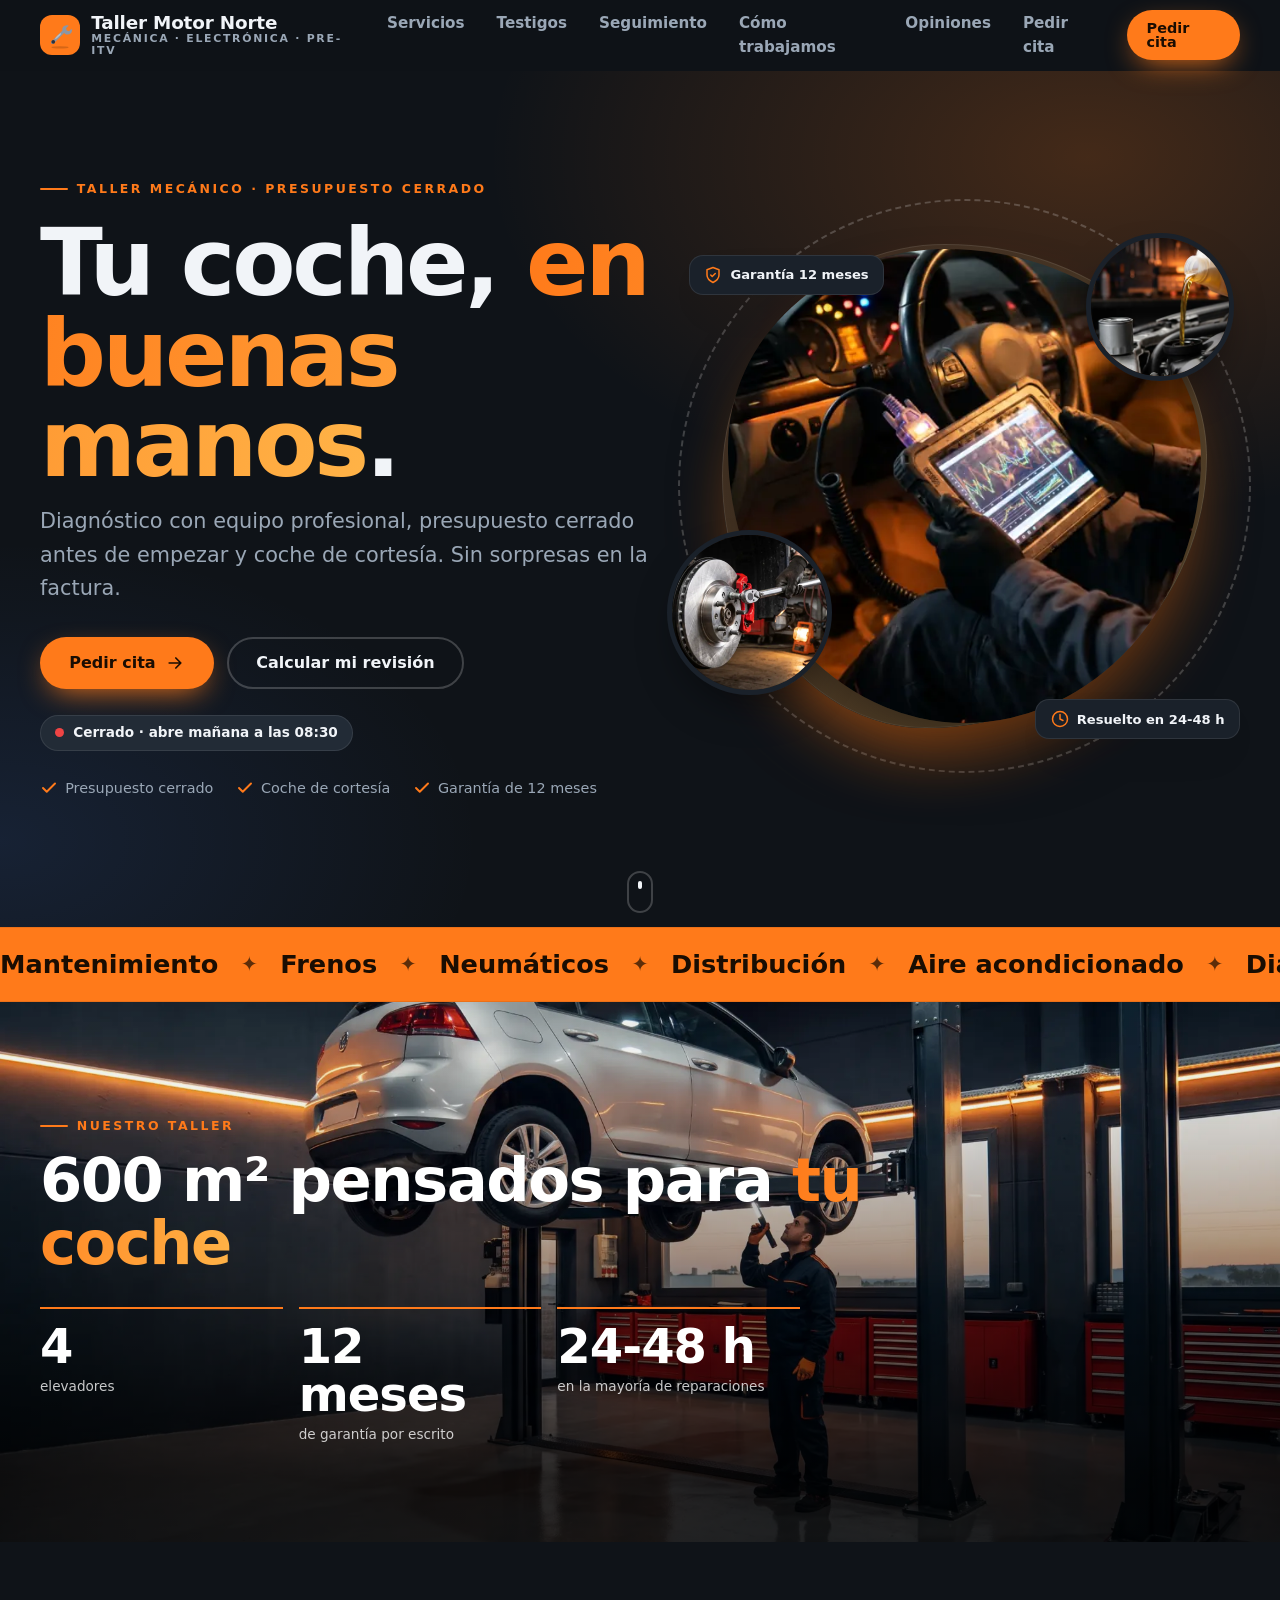
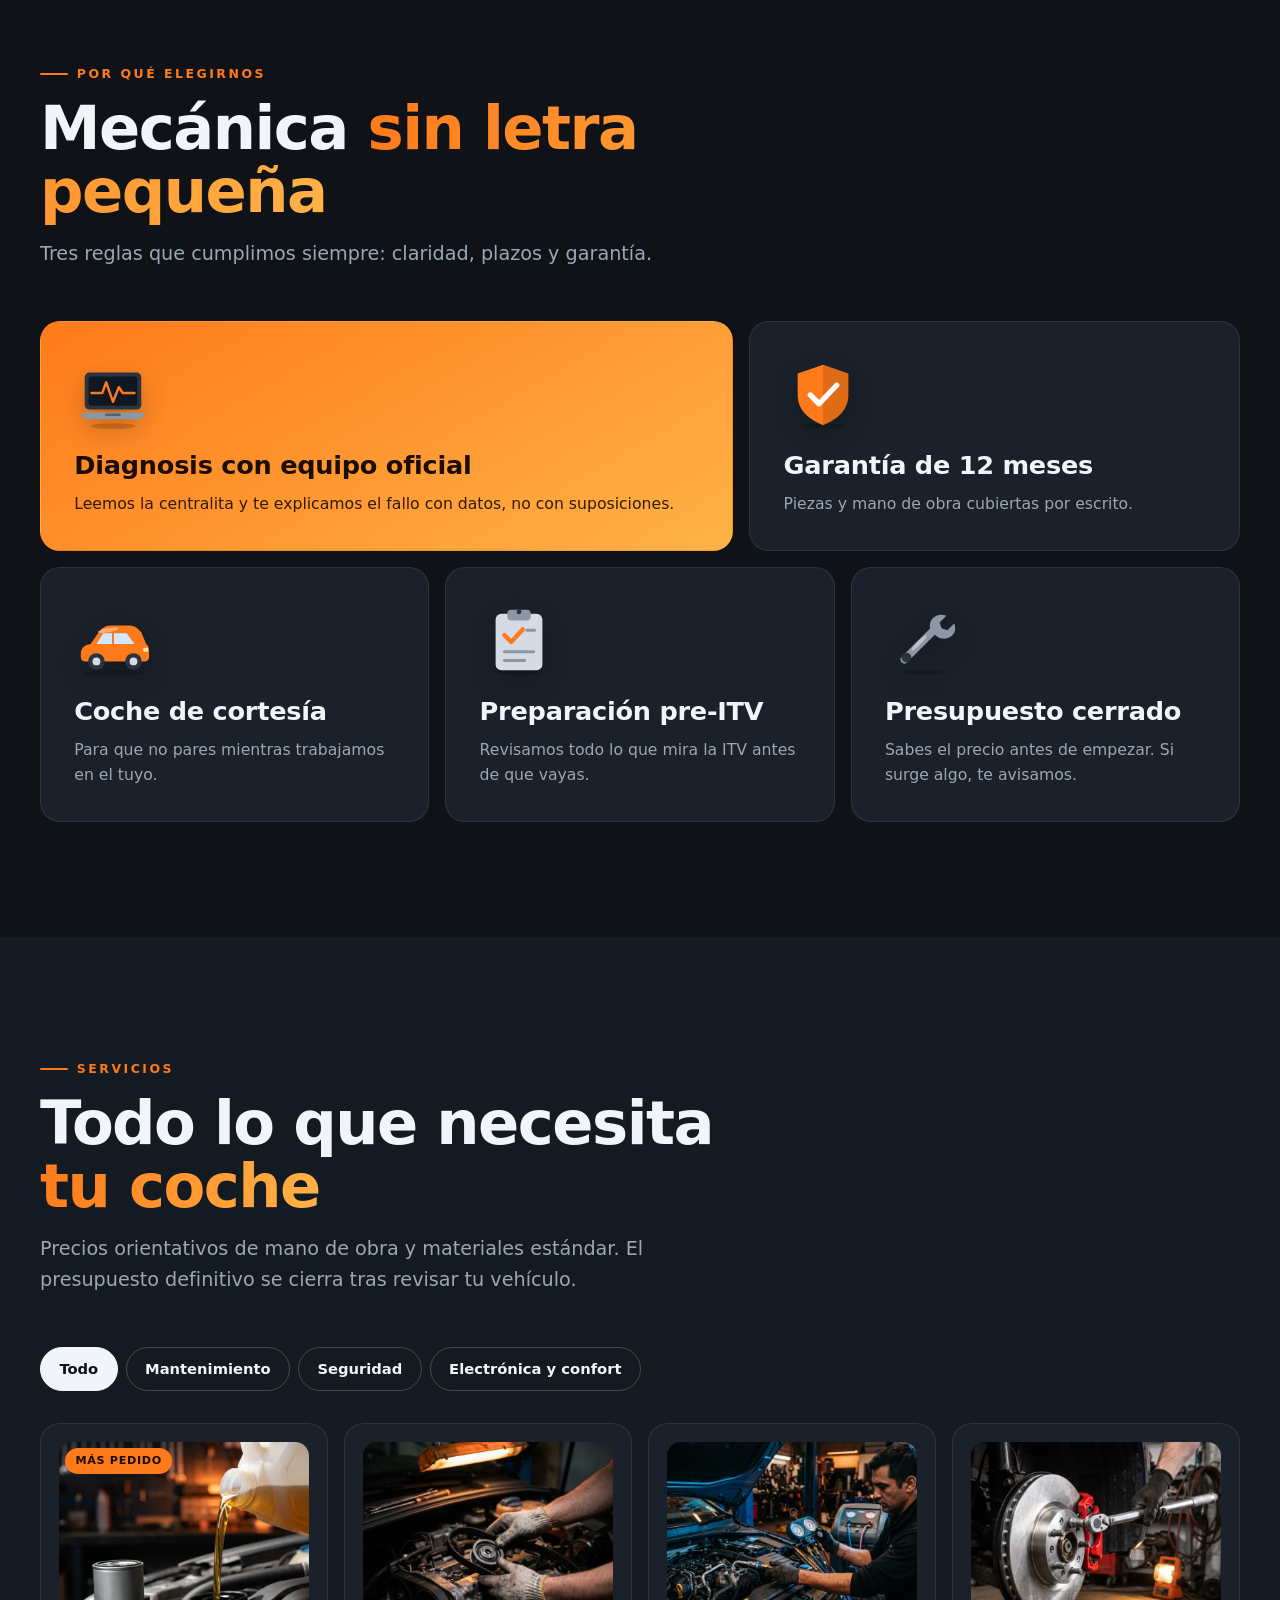
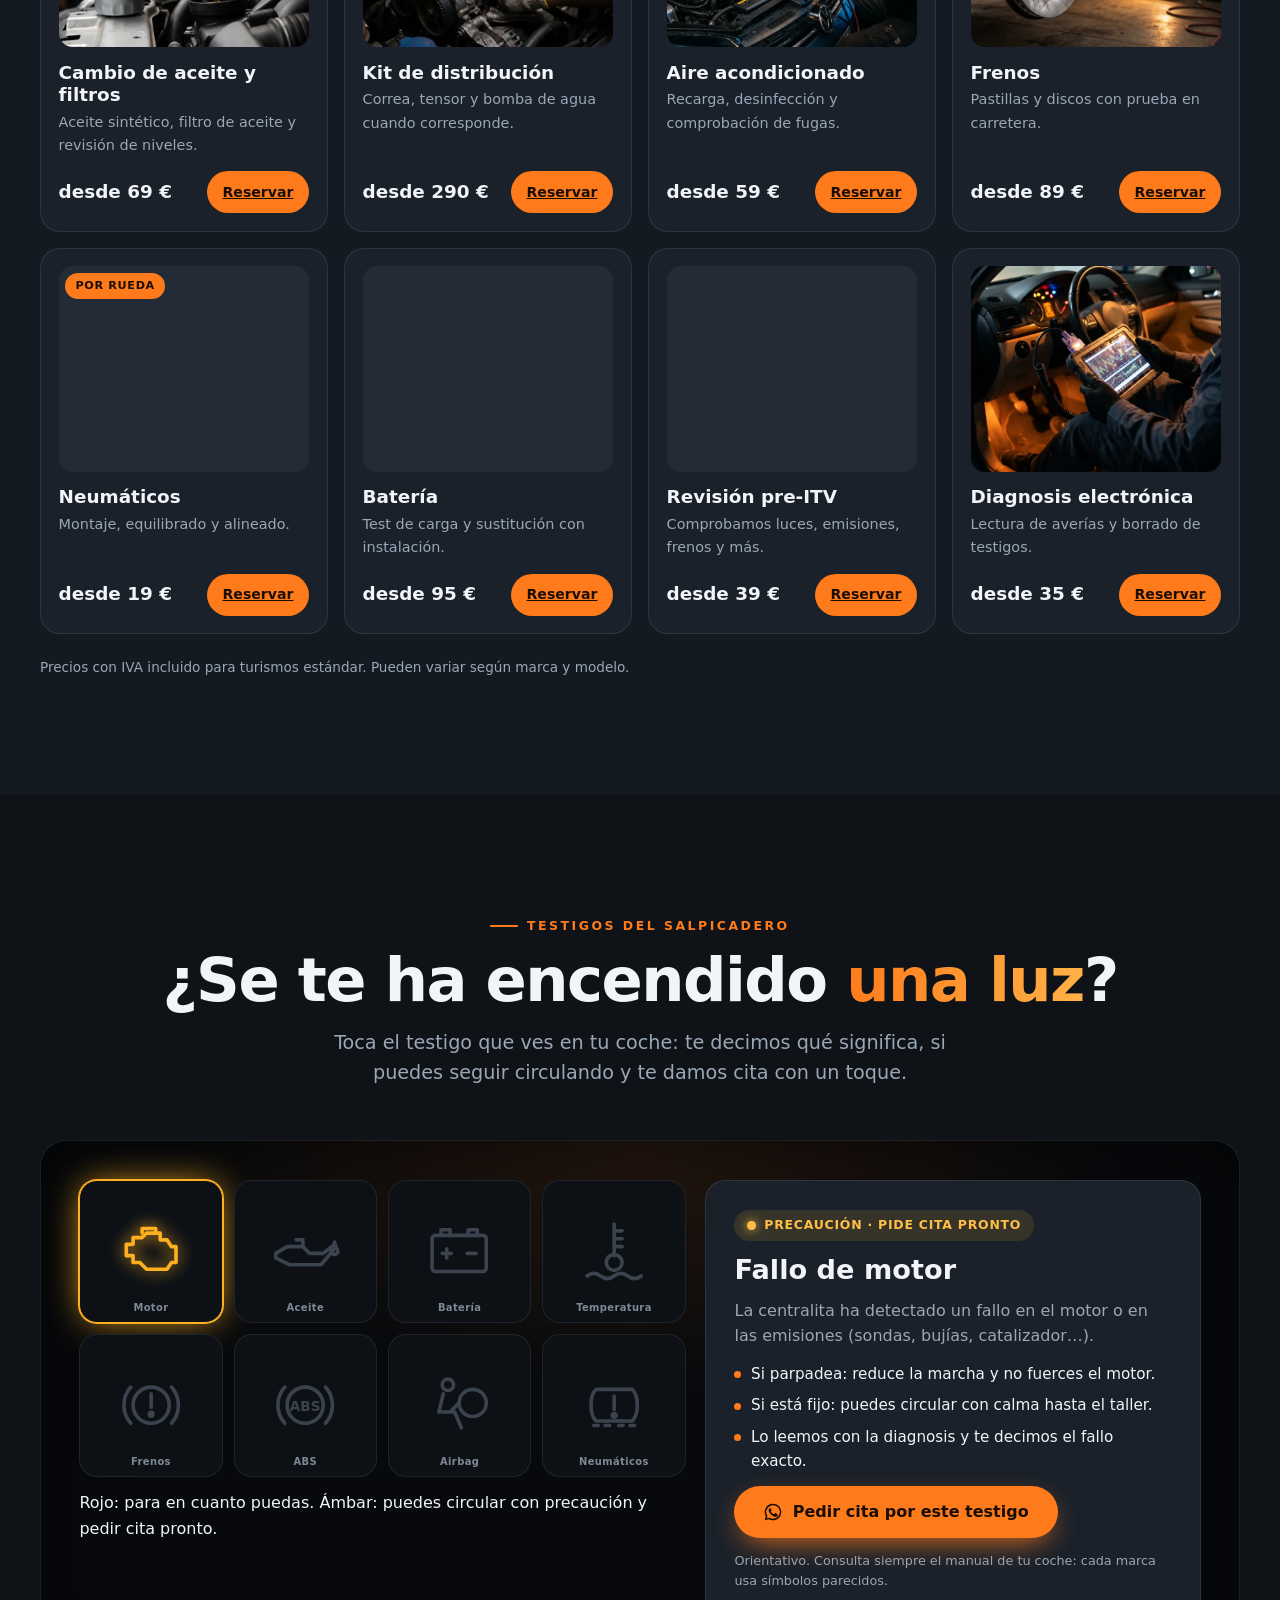
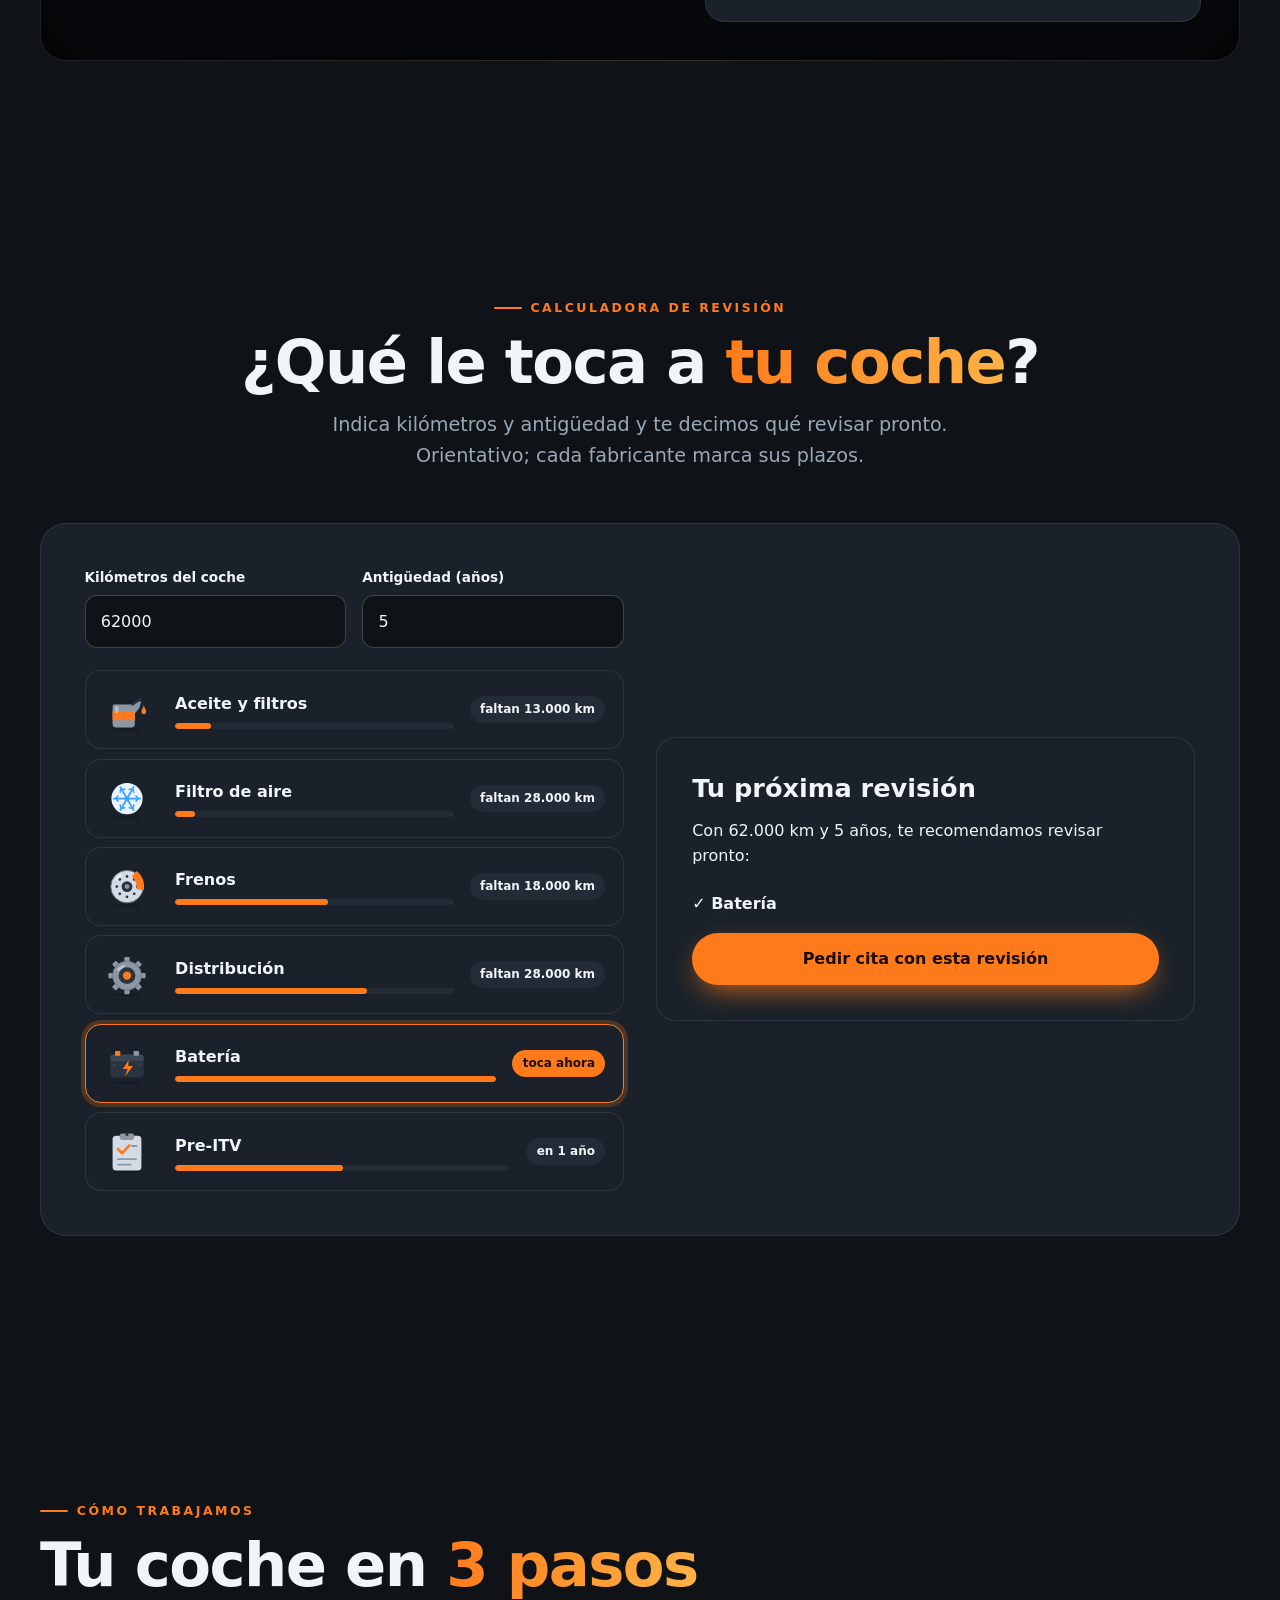
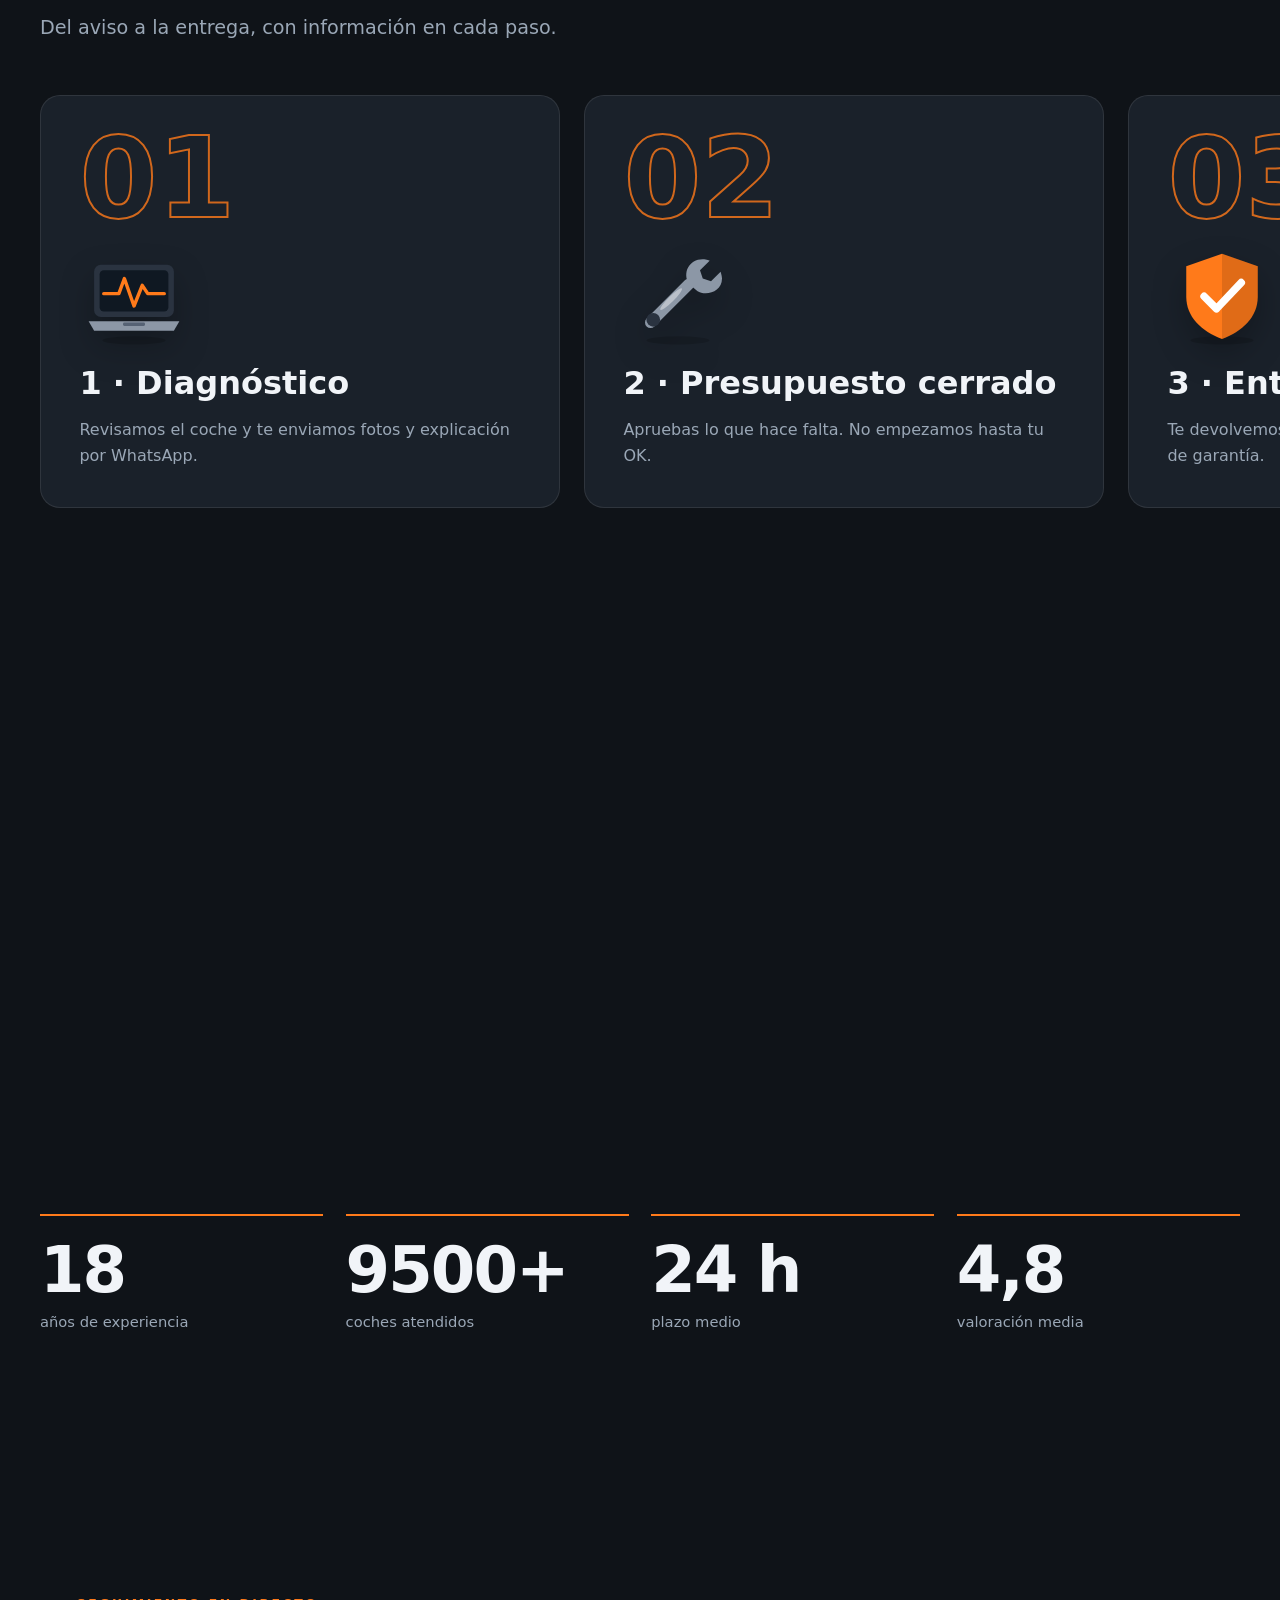
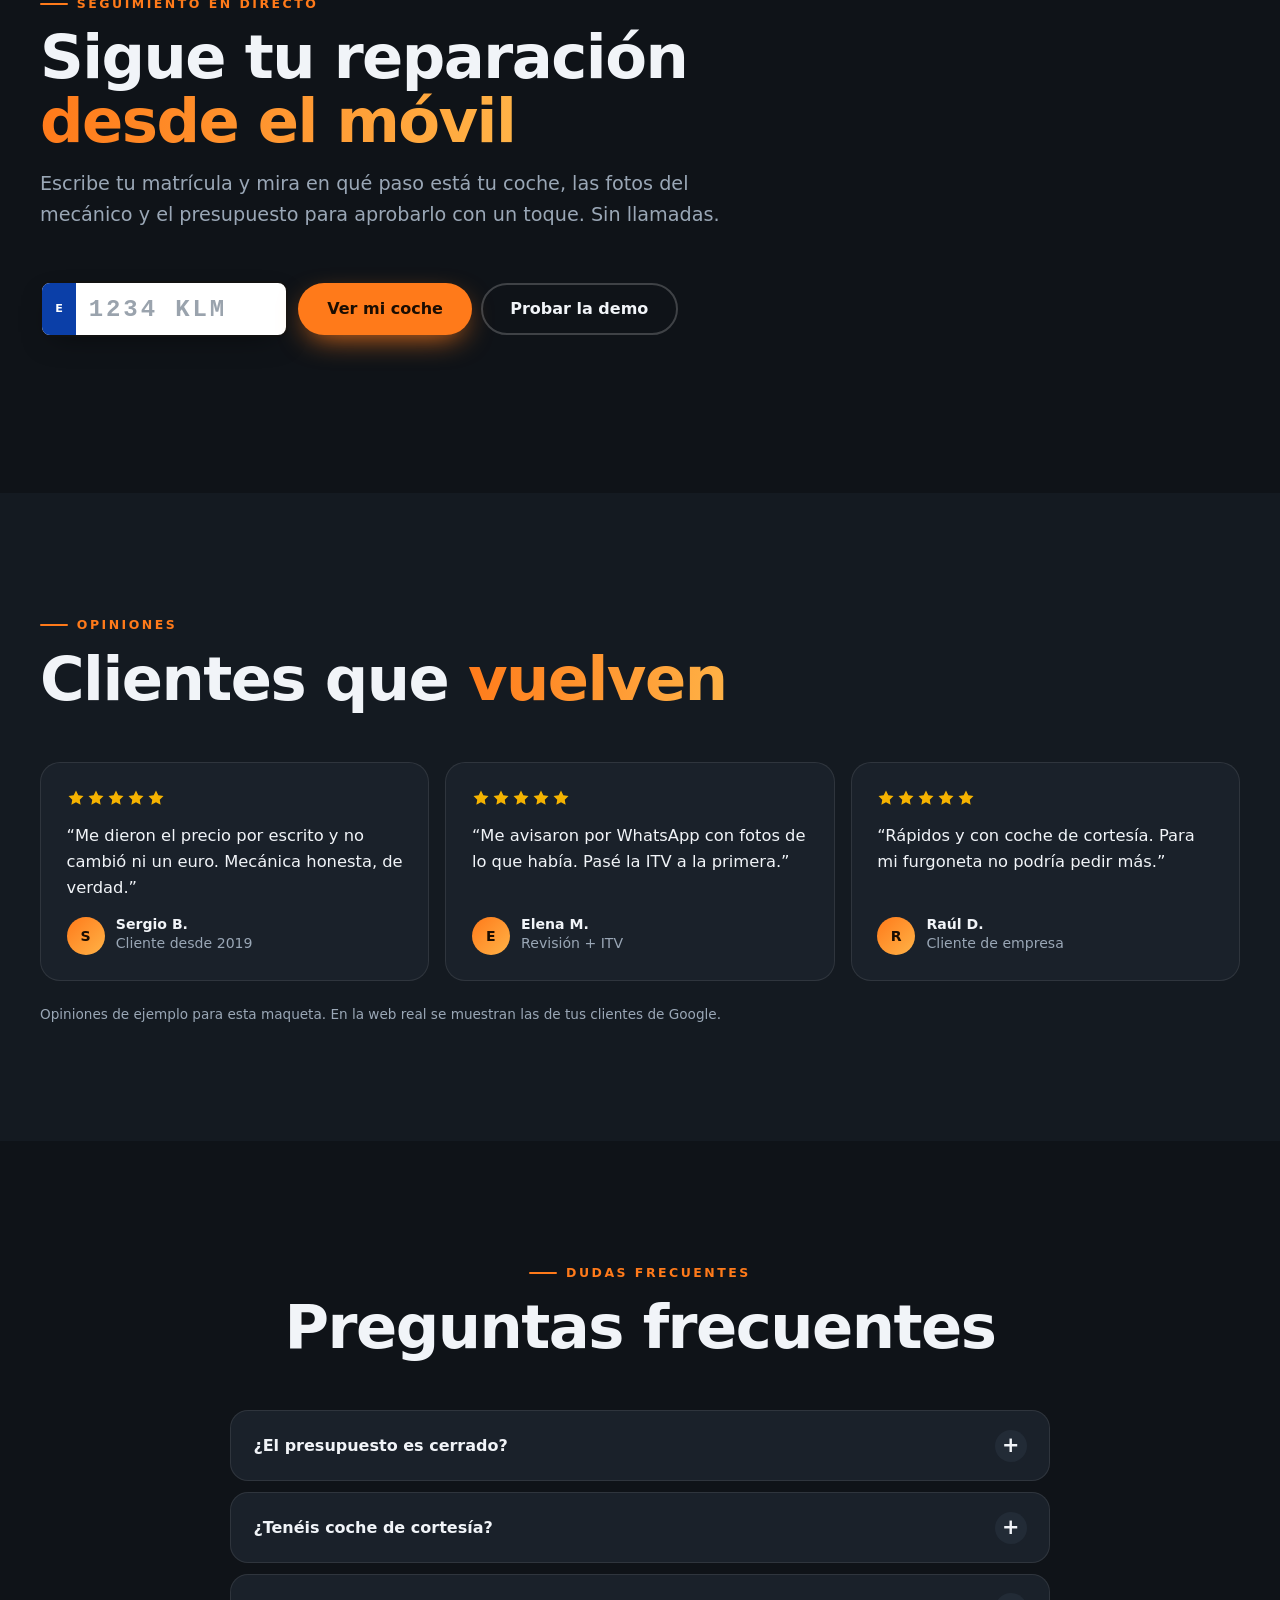
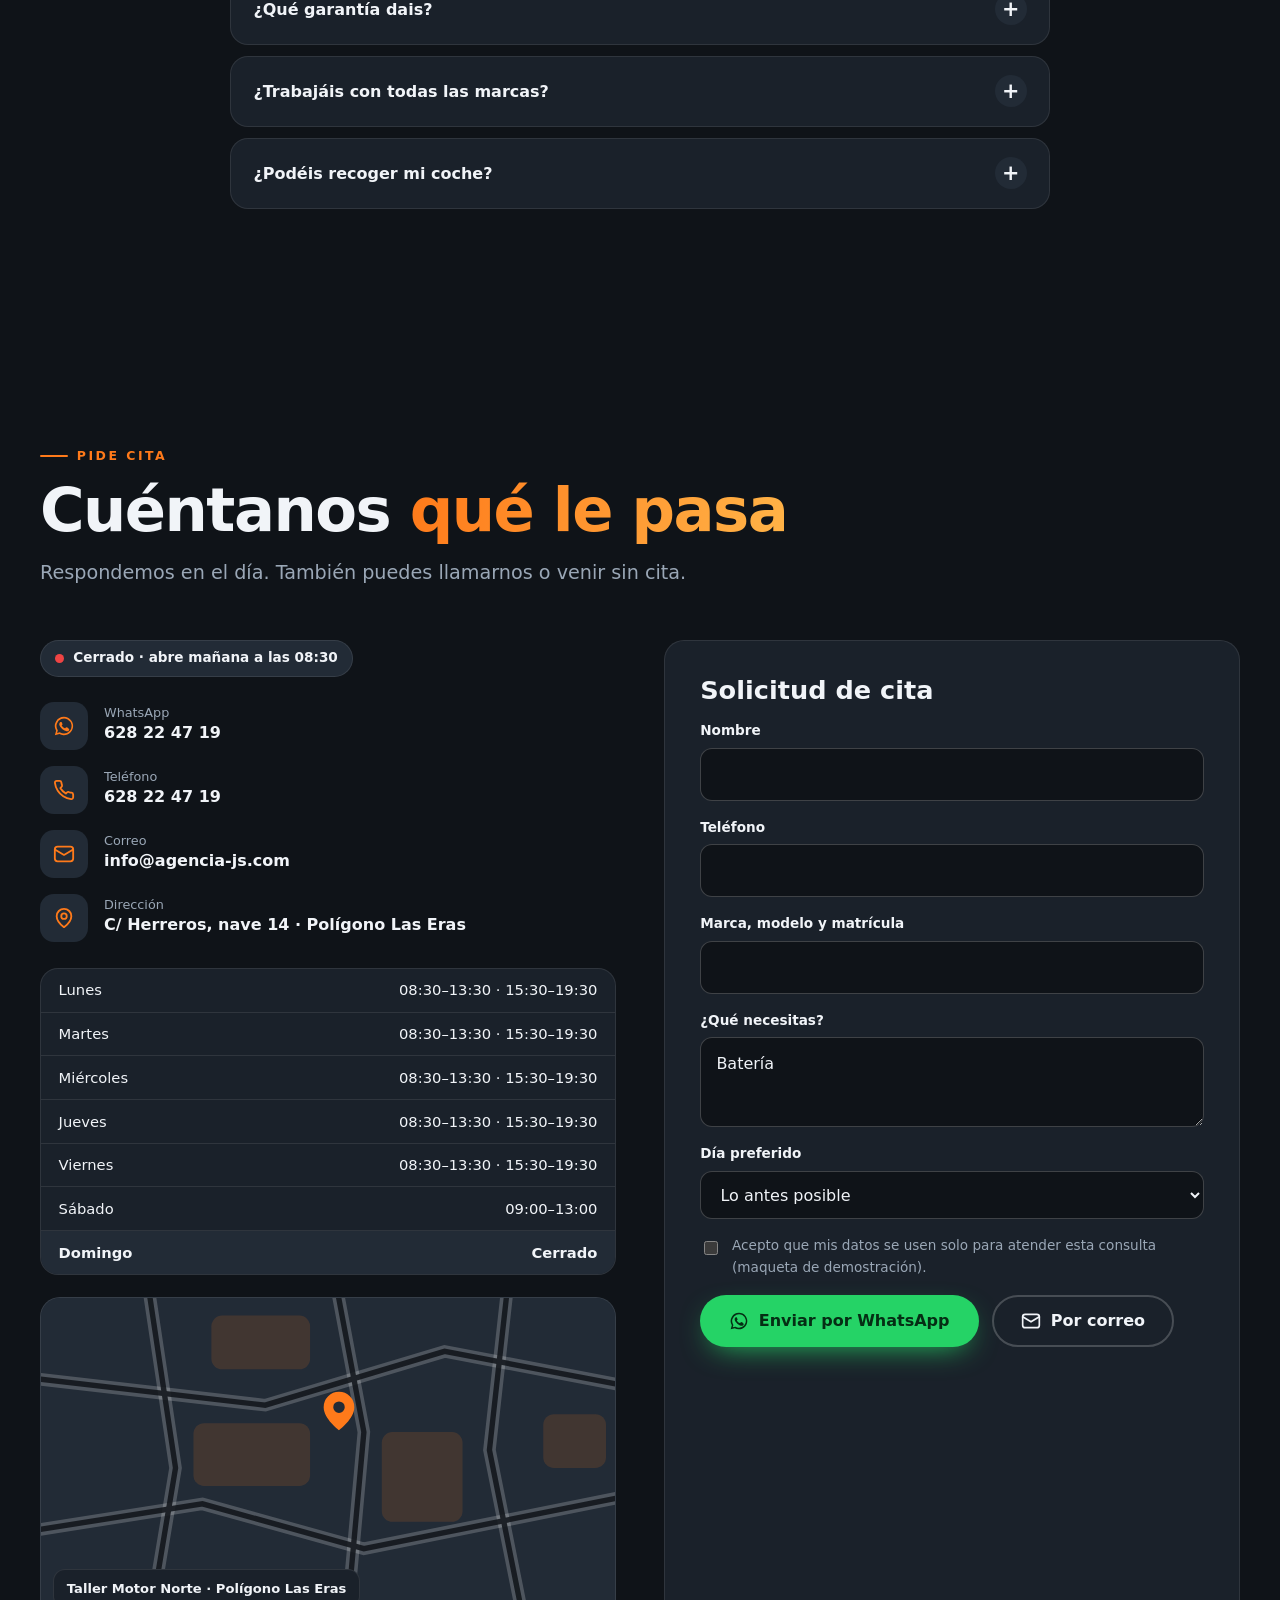
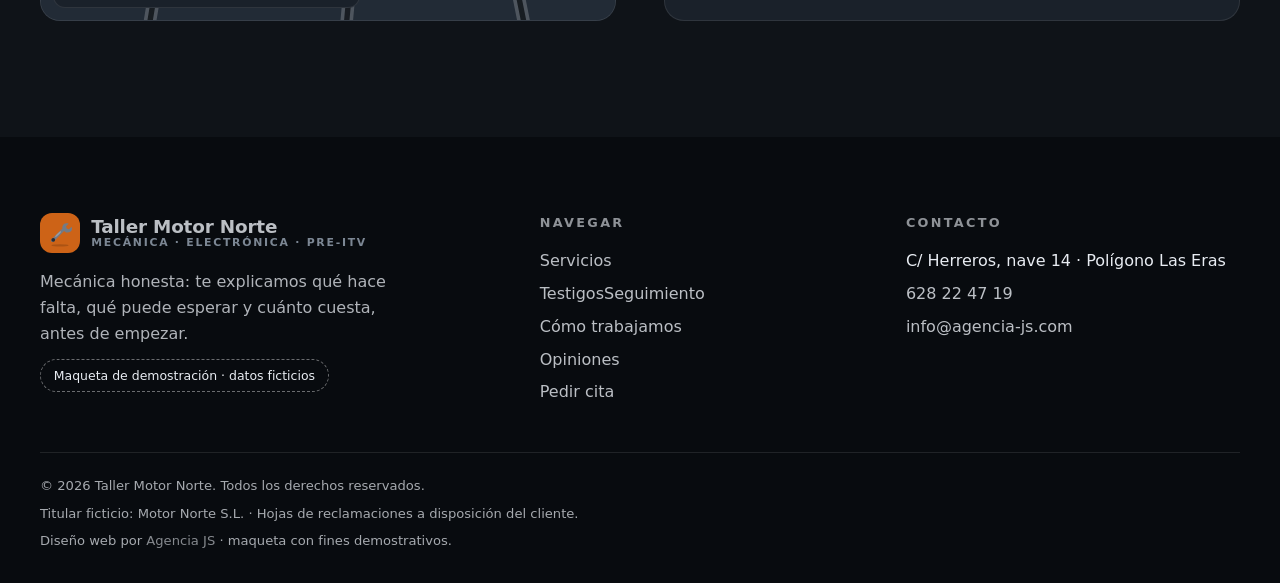
==== commit 5ed1d31f: "refactor(efectos): quita parallax y la frase que se ilumina; portada con fotos reales Co-Authored-By" ====
--- a/index.html
+++ b/index.html
@@ -307,7 +307,7 @@
 <div class="cta"><a class="btn btn-main" href="#cita">Pedir cita<svg viewBox="0 0 24 24" fill="none" stroke="currentColor" stroke-width="2" stroke-linecap="round" stroke-linejoin="round" aria-hidden="true" focusable="false"><path d="M5 12h14M13 6l6 6-6 6"/></svg></a><a class="btn btn-ghost" href="#revision">Calcular mi revisión</a></div>
 <div class="pill" data-status><i></i><span>Comprobando horario…</span></div>
 <ul class="trust"><li><svg viewBox="0 0 24 24" fill="none" stroke="currentColor" stroke-width="2.6" stroke-linecap="round" stroke-linejoin="round" aria-hidden="true" focusable="false"><path d="M20 6 9 17l-5-5"/></svg>Presupuesto cerrado</li><li><svg viewBox="0 0 24 24" fill="none" stroke="currentColor" stroke-width="2.6" stroke-linecap="round" stroke-linejoin="round" aria-hidden="true" focusable="false"><path d="M20 6 9 17l-5-5"/></svg>Coche de cortesía</li><li><svg viewBox="0 0 24 24" fill="none" stroke="currentColor" stroke-width="2.6" stroke-linecap="round" stroke-linejoin="round" aria-hidden="true" focusable="false"><path d="M20 6 9 17l-5-5"/></svg>Garantía de 12 meses</li></ul></div>
-<div class="hero-a"><div class="ring"></div><div class="blob"></div><div class="it" data-d="1.0" style="left:8%;top:18%;width:64%;--r2:-3deg;animation-delay:-0.0s" aria-hidden="true"><svg viewBox="0 0 160 160" xmlns="http://www.w3.org/2000/svg" role="img" aria-hidden="true" focusable="false"><ellipse cx="80" cy="148" rx="64" ry="6" fill="#000" opacity="0.16"/><path d="M14 108C14 96 22 90 34 88L52 62C58 54 66 50 76 50H112C122 50 130 54 138 64L148 88C152 90 154 96 154 104V116C154 120 150 124 146 124H22C18 124 14 120 14 116Z" fill="#ff7a1a" stroke="none" stroke-width="0" stroke-linecap="round" stroke-linejoin="round" /><path d="M60 66H108L124 88H46Z" fill="#cfe7ff" stroke="none" stroke-width="0" stroke-linecap="round" stroke-linejoin="round" /><path d="M80 66V88" fill="none" stroke="#ff7a1a" stroke-width="4" stroke-linecap="round" stroke-linejoin="round" /><circle cx="46" cy="124" r="17" fill="#2a3340" /><circle cx="46" cy="124" r="8" fill="#d5dbe4" /><circle cx="122" cy="124" r="17" fill="#2a3340" /><circle cx="122" cy="124" r="8" fill="#d5dbe4" /><rect x="142" y="96" width="10" height="8" rx="3" fill="#ffe9a8" /><ellipse cx="70" cy="60" rx="22" ry="4" fill="#fff" transform="rotate(-10 70 60)" opacity="0.4"/></svg></div><div class="it" data-d="1.5" style="left:-4%;top:62%;width:30%;--r2:6deg;animation-delay:-1.1s" aria-hidden="true"><svg viewBox="0 0 160 160" xmlns="http://www.w3.org/2000/svg" role="img" aria-hidden="true" focusable="false"><ellipse cx="80" cy="146" rx="46" ry="6" fill="#000" opacity="0.16"/><circle cx="80" cy="82" r="56" fill="#2a3340" /><circle cx="80" cy="82" r="56" fill="none" stroke="#3b4756" stroke-width="5" stroke-dasharray="6 6"/><circle cx="80" cy="82" r="34" fill="#d5dbe4" /><circle cx="80" cy="82" r="28" fill="#8c97a6" /><line x1="80" y1="82" x2="106.0" y2="82.0" stroke="#d5dbe4" stroke-width="5" stroke-linecap="round" /><line x1="80" y1="82" x2="88.03444185374863" y2="106.727469423674" stroke="#d5dbe4" stroke-width="5" stroke-linecap="round" /><line x1="80" y1="82" x2="58.96555814625137" y2="97.2824165596043" stroke="#d5dbe4" stroke-width="5" stroke-linecap="round" /><line x1="80" y1="82" x2="58.96555814625137" y2="66.7175834403957" stroke="#d5dbe4" stroke-width="5" stroke-linecap="round" /><line x1="80" y1="82" x2="88.03444185374863" y2="57.272530576326005" stroke="#d5dbe4" stroke-width="5" stroke-linecap="round" /><circle cx="80" cy="82" r="9" fill="#ff7a1a" /></svg></div><div class="it" data-d="1.2" style="left:66%;top:58%;width:28%;--r2:-6deg;animation-delay:-2.2s" aria-hidden="true"><svg viewBox="0 0 160 160" xmlns="http://www.w3.org/2000/svg" role="img" aria-hidden="true" focusable="false"><ellipse cx="80" cy="146" rx="46" ry="6" fill="#000" opacity="0.16"/><rect x="24" y="52" width="112" height="76" rx="12" fill="#2a3340" /><rect x="24" y="52" width="112" height="22" rx="12" fill="#3b4756" /><rect x="40" y="40" width="18" height="16" rx="3" fill="#ff7a1a" /><rect x="102" y="40" width="18" height="16" rx="3" fill="#8c97a6" /><path d="M86 70L66 100H82L74 124L100 90H84Z" fill="#ff7a1a" stroke="none" stroke-width="0" stroke-linecap="round" stroke-linejoin="round" /><rect x="34" y="84" width="10" height="6" rx="3" fill="#3b4756" /><rect x="116" y="84" width="10" height="6" rx="3" fill="#3b4756" /></svg></div><div class="it" data-d="0.7" style="left:70%;top:2%;width:24%;--r2:8deg;animation-delay:-3.3s" aria-hidden="true"><svg viewBox="0 0 160 160" xmlns="http://www.w3.org/2000/svg" role="img" aria-hidden="true" focusable="false"><ellipse cx="80" cy="146" rx="46" ry="6" fill="#000" opacity="0.16"/><path d="M36 62H98L112 52H128L120 76L106 92V128C106 134 100 138 94 138H44C38 138 32 134 32 128V70C32 66 34 62 36 62Z" fill="#8c97a6" stroke="none" stroke-width="0" stroke-linecap="round" stroke-linejoin="round" /><rect x="32" y="84" width="74" height="30" rx="0" fill="#ff7a1a" /><ellipse cx="46" cy="78" rx="6" ry="12" fill="#fff" transform="rotate(0 46 78)" opacity="0.4"/><path d="M98 62L128 42" fill="none" stroke="#2a3340" stroke-width="7" stroke-linecap="round" stroke-linejoin="round" /><path d="M136 62C136 72 128 78 128 84C128 90 132 94 136 94C140 94 144 90 144 84C144 78 136 72 136 62Z" fill="#ff7a1a" stroke="none" stroke-width="0" stroke-linecap="round" stroke-linejoin="round" /></svg></div><div class="it" data-d="0.9" style="left:38%;top:70%;width:24%;--r2:3deg;animation-delay:-4.4s" aria-hidden="true"><svg viewBox="0 0 160 160" xmlns="http://www.w3.org/2000/svg" role="img" aria-hidden="true" focusable="false"><ellipse cx="80" cy="146" rx="46" ry="6" fill="#000" opacity="0.16"/><circle cx="80" cy="82" r="54" fill="#d5dbe4" /><circle cx="80" cy="82" r="54" fill="none" stroke="#6b7685" stroke-width="3"/><circle cx="80" cy="82" r="18" fill="#2a3340" /><circle cx="80" cy="82" r="8" fill="#8c97a6" /><circle cx="114.0" cy="82.0" r="4.5" fill="#2a3340" /><circle cx="104.04163056034261" cy="106.04163056034261" r="4.5" fill="#2a3340" /><circle cx="80.0" cy="116.0" r="4.5" fill="#2a3340" /><circle cx="55.95836943965739" cy="106.04163056034261" r="4.5" fill="#2a3340" /><circle cx="46.0" cy="82.0" r="4.5" fill="#2a3340" /><circle cx="55.958369439657375" cy="57.95836943965739" r="4.5" fill="#2a3340" /><circle cx="80.0" cy="48.0" r="4.5" fill="#2a3340" /><circle cx="104.04163056034261" cy="57.958369439657375" r="4.5" fill="#2a3340" /><path d="M112 30C132 44 140 70 136 94L112 90C114 74 108 58 96 48Z" fill="#ff7a1a" stroke="none" stroke-width="0" stroke-linecap="round" stroke-linejoin="round" /><ellipse cx="52" cy="50" rx="14" ry="5" fill="#fff" transform="rotate(-40 52 50)" opacity="0.45"/></svg></div><div class="chip-f" style="left:0;top:8%;animation-delay:-0s"><svg viewBox="0 0 24 24" fill="none" stroke="currentColor" stroke-width="2" stroke-linecap="round" stroke-linejoin="round" aria-hidden="true" focusable="false"><path d="M12 22s8-4 8-10V5l-8-3-8 3v7c0 6 8 10 8 10z"/><path d="m9 12 2 2 4-4"/></svg>Garantía 12 meses</div><div class="chip-f" style="right:0;bottom:4%;animation-delay:-2s"><svg viewBox="0 0 24 24" fill="none" stroke="currentColor" stroke-width="2" stroke-linecap="round" stroke-linejoin="round" aria-hidden="true" focusable="false"><circle cx="12" cy="12" r="10"/><path d="M12 6v6l4 2"/></svg>Resuelto en 24-48 h</div></div></div><span class="scroll-h" aria-hidden="true"></span></section><div class="mq" aria-hidden="true"><div class="mq-t"><span>Mantenimiento</span><span>Frenos</span><span>Neumáticos</span><span>Distribución</span><span>Aire acondicionado</span><span>Diagnosis electrónica</span><span>Pre-ITV</span><span>Mantenimiento</span><span>Frenos</span><span>Neumáticos</span><span>Distribución</span><span>Aire acondicionado</span><span>Diagnosis electrónica</span><span>Pre-ITV</span></div></div><section class="xb" aria-label="Nuestro taller"><div class="xb-im"><img src="img/banda-m.webp" srcset="img/banda-m.webp 720w, img/banda.webp 2000w" sizes="100vw" alt="Interior del taller con un coche en el elevador" loading="lazy" decoding="async"></div><div class="wrap xb-t"><span class="kicker">Nuestro taller</span><h2 class="h2">600 m² pensados para <em class="g">tu coche</em></h2><div class="xb-s"><div><b>4</b><span>elevadores</span></div><div><b>12 meses</b><span>de garantía por escrito</span></div><div><b>24-48 h</b><span>en la mayoría de reparaciones</span></div></div></div></section><section class="st" aria-label="Nuestra forma de trabajar"><div class="wrap"><p><span class="w">Un</span> <span class="w">buen</span> <span class="w">taller</span> <span class="w"><b>no</b></span> <span class="w"><b>te</b></span> <span class="w"><b>vende</b></span> <span class="w"><b>lo</b></span> <span class="w"><b>que</b></span> <span class="w"><b>no</b></span> <span class="w"><b>necesitas.</b></span> <span class="w">Te</span> <span class="w">enseñamos</span> <span class="w">la</span> <span class="w">pieza,</span> <span class="w">te</span> <span class="w">damos</span> <span class="w">el</span> <span class="w">precio</span> <span class="w">por</span> <span class="w">escrito</span> <span class="w">y</span> <span class="w"><b>solo</b></span> <span class="w"><b>tocamos</b></span> <span class="w"><b>lo</b></span> <span class="w"><b>que</b></span> <span class="w"><b>aprobaste.</b></span></p></div></section><section class="sec" id="porque"><div class="wrap"><div class="head"><span class="kicker">Por qué elegirnos</span><h2 class="h2">Mecánica <em class="g">sin letra pequeña</em></h2><p class=lead>Tres reglas que cumplimos siempre: claridad, plazos y garantía.</p></div><div class="bento"><article class="bc s7 hi rv"><div class="ic"><svg viewBox="0 0 160 160" xmlns="http://www.w3.org/2000/svg" role="img" aria-hidden="true" focusable="false"><ellipse cx="80" cy="146" rx="46" ry="6" fill="#000" opacity="0.16"/><rect x="22" y="36" width="116" height="76" rx="10" fill="#2a3340" /><rect x="30" y="44" width="100" height="60" rx="6" fill="#0f1822" /><path d="M36 78H58L66 56L80 96L92 66L100 78H124" fill="none" stroke="#ff7a1a" stroke-width="5" stroke-linecap="round" stroke-linejoin="round" /><path d="M14 118H146L138 132H22Z" fill="#8c97a6" stroke="none" stroke-width="0" stroke-linecap="round" stroke-linejoin="round" /><rect x="64" y="120" width="32" height="5" rx="2" fill="#566274" /></svg></div><h3>Diagnosis con equipo oficial</h3><p>Leemos la centralita y te explicamos el fallo con datos, no con suposiciones.</p></article><article class="bc s5 rv"><div class="ic"><svg viewBox="0 0 160 160" xmlns="http://www.w3.org/2000/svg" role="img" aria-hidden="true" focusable="false"><ellipse cx="80" cy="146" rx="46" ry="6" fill="#000" opacity="0.16"/><path d="M80 20L132 38V82C132 112 110 132 80 144C50 132 28 112 28 82V38Z" fill="#ff7a1a" stroke="none" stroke-width="0" stroke-linecap="round" stroke-linejoin="round" /><path d="M80 20L132 38V82C132 112 110 132 80 144Z" fill="#000" stroke="none" stroke-width="0" stroke-linecap="round" stroke-linejoin="round" opacity=".12"/><path d="M54 82L72 100L108 62" fill="none" stroke="#fff" stroke-width="11" stroke-linecap="round" stroke-linejoin="round" /></svg></div><h3>Garantía de 12 meses</h3><p>Piezas y mano de obra cubiertas por escrito.</p></article><article class="bc s4 rv"><div class="ic"><svg viewBox="0 0 160 160" xmlns="http://www.w3.org/2000/svg" role="img" aria-hidden="true" focusable="false"><ellipse cx="80" cy="148" rx="64" ry="6" fill="#000" opacity="0.16"/><path d="M14 108C14 96 22 90 34 88L52 62C58 54 66 50 76 50H112C122 50 130 54 138 64L148 88C152 90 154 96 154 104V116C154 120 150 124 146 124H22C18 124 14 120 14 116Z" fill="#ff7a1a" stroke="none" stroke-width="0" stroke-linecap="round" stroke-linejoin="round" /><path d="M60 66H108L124 88H46Z" fill="#cfe7ff" stroke="none" stroke-width="0" stroke-linecap="round" stroke-linejoin="round" /><path d="M80 66V88" fill="none" stroke="#ff7a1a" stroke-width="4" stroke-linecap="round" stroke-linejoin="round" /><circle cx="46" cy="124" r="17" fill="#2a3340" /><circle cx="46" cy="124" r="8" fill="#d5dbe4" /><circle cx="122" cy="124" r="17" fill="#2a3340" /><circle cx="122" cy="124" r="8" fill="#d5dbe4" /><rect x="142" y="96" width="10" height="8" rx="3" fill="#ffe9a8" /><ellipse cx="70" cy="60" rx="22" ry="4" fill="#fff" transform="rotate(-10 70 60)" opacity="0.4"/></svg></div><h3>Coche de cortesía</h3><p>Para que no pares mientras trabajamos en el tuyo.</p></article><article class="bc s4 rv"><div class="ic"><svg viewBox="0 0 160 160" xmlns="http://www.w3.org/2000/svg" role="img" aria-hidden="true" focusable="false"><ellipse cx="80" cy="146" rx="46" ry="6" fill="#000" opacity="0.16"/><rect x="32" y="26" width="96" height="116" rx="12" fill="#d5dbe4" /><rect x="56" y="18" width="48" height="22" rx="8" fill="#8c97a6" /><circle cx="80" cy="22" r="5" fill="#2a3340" /><path d="M50 70L64 84L88 58" fill="none" stroke="#ff7a1a" stroke-width="9" stroke-linecap="round" stroke-linejoin="round" /><line x1="50" y1="104" x2="110" y2="104" stroke="#8c97a6" stroke-width="6" stroke-linecap="round" /><line x1="50" y1="122" x2="92" y2="122" stroke="#8c97a6" stroke-width="6" stroke-linecap="round" /><path d="M96 60H112" fill="none" stroke="#8c97a6" stroke-width="6" stroke-linecap="round" stroke-linejoin="round" /></svg></div><h3>Preparación pre-ITV</h3><p>Revisamos todo lo que mira la ITV antes de que vayas.</p></article><article class="bc s4 rv"><div class="ic"><svg viewBox="0 0 160 160" xmlns="http://www.w3.org/2000/svg" role="img" aria-hidden="true" focusable="false"><ellipse cx="80" cy="146" rx="46" ry="6" fill="#000" opacity="0.16"/><path d="M40 120L96 64" fill="none" stroke="#8c97a6" stroke-width="16" stroke-linecap="round" stroke-linejoin="round" /><path d="M96 64C86 48 96 28 116 28C122 28 126 30 126 30L112 44L116 56L128 60L142 46C142 46 144 52 144 56C144 76 120 82 108 74" fill="#8c97a6" stroke="none" stroke-width="0" stroke-linecap="round" stroke-linejoin="round" /><circle cx="44" cy="116" r="10" fill="#2a3340" /><ellipse cx="70" cy="86" rx="22" ry="4" fill="#fff" transform="rotate(-45 70 86)" opacity="0.4"/></svg></div><h3>Presupuesto cerrado</h3><p>Sabes el precio antes de empezar. Si surge algo, te avisamos.</p></article></div></div></section><section class="sec alt" id="servicios"><div class="wrap"><div class="head"><span class="kicker">Servicios</span><h2 class="h2">Todo lo que necesita <em class="g">tu coche</em></h2><p class=lead>Precios orientativos de mano de obra y materiales estándar. El presupuesto definitivo se cierra tras revisar tu vehículo.</p></div><div class="tabs" role="tablist" aria-label="Categorías" data-tabs="#cat-grid"><button class="tab" role="tab" type="button" data-cat="all" aria-selected="true">Todo</button><button class="tab" role="tab" type="button" data-cat="mant" aria-selected="false">Mantenimiento</button><button class="tab" role="tab" type="button" data-cat="seg" aria-selected="false">Seguridad</button><button class="tab" role="tab" type="button" data-cat="elec" aria-selected="false">Electrónica y confort</button></div><div class="grid" id="cat-grid"><article class="pc rv" data-id="aceite" data-cat="mant"><span class="tg">Más pedido</span><div class="im ph"><img src="img/aceite-m.webp" srcset="img/aceite-m.webp 720w, img/aceite.webp 1400w" sizes="(min-width:960px) 290px, (min-width:600px) 45vw, 92vw" alt="Cambio de aceite sintético en el motor" width="720" height="576" loading="lazy" decoding="async"></div><h3>Cambio de aceite y filtros</h3><p>Aceite sintético, filtro de aceite y revisión de niveles.</p><div class="bt"><span class="pr">desde 69 €<small></small></span><a class="add" href="#cita" aria-label="Reservar Cambio de aceite y filtros">Reservar</a></div></article><article class="pc rv" data-id="distribucion" data-cat="mant"><div class="im ph"><img src="img/distribucion-m.webp" srcset="img/distribucion-m.webp 720w, img/distribucion.webp 1400w" sizes="(min-width:960px) 290px, (min-width:600px) 45vw, 92vw" alt="Montaje de kit de distribución" width="720" height="576" loading="lazy" decoding="async"></div><h3>Kit de distribución</h3><p>Correa, tensor y bomba de agua cuando corresponde.</p><div class="bt"><span class="pr">desde 290 €<small></small></span><a class="add" href="#cita" aria-label="Reservar Kit de distribución">Reservar</a></div></article><article class="pc rv" data-id="aire" data-cat="elec"><div class="im ph"><img src="img/aire-m.webp" srcset="img/aire-m.webp 720w, img/aire.webp 1400w" sizes="(min-width:960px) 290px, (min-width:600px) 45vw, 92vw" alt="Recarga del aire acondicionado" width="720" height="576" loading="lazy" decoding="async"></div><h3>Aire acondicionado</h3><p>Recarga, desinfección y comprobación de fugas.</p><div class="bt"><span class="pr">desde 59 €<small></small></span><a class="add" href="#cita" aria-label="Reservar Aire acondicionado">Reservar</a></div></article><article class="pc rv" data-id="frenos" data-cat="seg"><div class="im ph"><img src="img/frenos-m.webp" srcset="img/frenos-m.webp 720w, img/frenos.webp 1400w" sizes="(min-width:960px) 290px, (min-width:600px) 45vw, 92vw" alt="Disco y pinza de freno nuevos" width="720" height="576" loading="lazy" decoding="async"></div><h3>Frenos</h3><p>Pastillas y discos con prueba en carretera.</p><div class="bt"><span class="pr">desde 89 €<small></small></span><a class="add" href="#cita" aria-label="Reservar Frenos">Reservar</a></div></article><article class="pc rv" data-id="neumaticos" data-cat="seg"><span class="tg">Por rueda</span><div class="im ph"><img src="img/neumaticos-m.webp" srcset="img/neumaticos-m.webp 720w, img/neumaticos.webp 1400w" sizes="(min-width:960px) 290px, (min-width:600px) 45vw, 92vw" alt="Equilibrado de neumático" width="720" height="576" loading="lazy" decoding="async"></div><h3>Neumáticos</h3><p>Montaje, equilibrado y alineado.</p><div class="bt"><span class="pr">desde 19 €<small></small></span><a class="add" href="#cita" aria-label="Reservar Neumáticos">Reservar</a></div></article><article class="pc rv" data-id="bateria" data-cat="elec"><div class="im ph"><img src="img/bateria-m.webp" srcset="img/bateria-m.webp 720w, img/bateria.webp 1400w" sizes="(min-width:960px) 290px, (min-width:600px) 45vw, 92vw" alt="Test de batería" width="720" height="576" loading="lazy" decoding="async"></div><h3>Batería</h3><p>Test de carga y sustitución con instalación.</p><div class="bt"><span class="pr">desde 95 €<small></small></span><a class="add" href="#cita" aria-label="Reservar Batería">Reservar</a></div></article><article class="pc rv" data-id="itv" data-cat="seg"><div class="im ph"><img src="img/itv-m.webp" srcset="img/itv-m.webp 720w, img/itv.webp 1400w" sizes="(min-width:960px) 290px, (min-width:600px) 45vw, 92vw" alt="Revisión de luces antes de la ITV" width="720" height="576" loading="lazy" decoding="async"></div><h3>Revisión pre-ITV</h3><p>Comprobamos luces, emisiones, frenos y más.</p><div class="bt"><span class="pr">desde 39 €<small></small></span><a class="add" href="#cita" aria-label="Reservar Revisión pre-ITV">Reservar</a></div></article><article class="pc rv" data-id="diagnosis" data-cat="elec"><div class="im ph"><img src="img/diagnosis-m.webp" srcset="img/diagnosis-m.webp 720w, img/diagnosis.webp 1400w" sizes="(min-width:960px) 290px, (min-width:600px) 45vw, 92vw" alt="Diagnosis electrónica con tablet" width="720" height="576" loading="lazy" decoding="async"></div><h3>Diagnosis electrónica</h3><p>Lectura de averías y borrado de testigos.</p><div class="bt"><span class="pr">desde 35 €<small></small></span><a class="add" href="#cita" aria-label="Reservar Diagnosis electrónica">Reservar</a></div></article></div><p class="note">Precios con IVA incluido para turismos estándar. Pueden variar según marca y modelo.</p></div></section><section class="sec" id="testigos"><div class="wrap"><div class="head c"><span class="kicker">Testigos del salpicadero</span><h2 class="h2 wide">¿Se te ha encendido <em class="g">una luz</em>?</h2><p class=lead>Toca el testigo que ves en tu coche: te decimos qué significa, si puedes seguir circulando y te damos cita con un toque.</p></div><div class="dash rv" id="dash"></div></div></section><section class="sec" id="revision"><div class="wrap"><div class="head c"><span class="kicker">Calculadora de revisión</span><h2 class="h2 wide">¿Qué le toca a <em class="g">tu coche</em>?</h2><p class=lead>Indica kilómetros y antigüedad y te decimos qué revisar pronto. Orientativo; cada fabricante marca sus plazos.</p></div><div class="mod rv" id="mod"></div></div></section><section class="sec hz" id="proceso"><div class="hz-in"><div class="wrap hz-h"><div class="head"><span class="kicker">Cómo trabajamos</span><h2 class="h2">Tu coche en <em class="g">3 pasos</em></h2><p class=lead>Del aviso a la entrega, con información en cada paso.</p></div></div><div class="wrap hz-wrap" style="width:100%"><div class="hz-t"><article class="hz-c"><span class="n">01</span><div class="ic"><svg viewBox="0 0 160 160" xmlns="http://www.w3.org/2000/svg" role="img" aria-hidden="true" focusable="false"><ellipse cx="80" cy="146" rx="46" ry="6" fill="#000" opacity="0.16"/><rect x="22" y="36" width="116" height="76" rx="10" fill="#2a3340" /><rect x="30" y="44" width="100" height="60" rx="6" fill="#0f1822" /><path d="M36 78H58L66 56L80 96L92 66L100 78H124" fill="none" stroke="#ff7a1a" stroke-width="5" stroke-linecap="round" stroke-linejoin="round" /><path d="M14 118H146L138 132H22Z" fill="#8c97a6" stroke="none" stroke-width="0" stroke-linecap="round" stroke-linejoin="round" /><rect x="64" y="120" width="32" height="5" rx="2" fill="#566274" /></svg></div><h3>1 · Diagnóstico</h3><p>Revisamos el coche y te enviamos fotos y explicación por WhatsApp.</p></article><article class="hz-c"><span class="n">02</span><div class="ic"><svg viewBox="0 0 160 160" xmlns="http://www.w3.org/2000/svg" role="img" aria-hidden="true" focusable="false"><ellipse cx="80" cy="146" rx="46" ry="6" fill="#000" opacity="0.16"/><path d="M40 120L96 64" fill="none" stroke="#8c97a6" stroke-width="16" stroke-linecap="round" stroke-linejoin="round" /><path d="M96 64C86 48 96 28 116 28C122 28 126 30 126 30L112 44L116 56L128 60L142 46C142 46 144 52 144 56C144 76 120 82 108 74" fill="#8c97a6" stroke="none" stroke-width="0" stroke-linecap="round" stroke-linejoin="round" /><circle cx="44" cy="116" r="10" fill="#2a3340" /><ellipse cx="70" cy="86" rx="22" ry="4" fill="#fff" transform="rotate(-45 70 86)" opacity="0.4"/></svg></div><h3>2 · Presupuesto cerrado</h3><p>Apruebas lo que hace falta. No empezamos hasta tu OK.</p></article><article class="hz-c"><span class="n">03</span><div class="ic"><svg viewBox="0 0 160 160" xmlns="http://www.w3.org/2000/svg" role="img" aria-hidden="true" focusable="false"><ellipse cx="80" cy="146" rx="46" ry="6" fill="#000" opacity="0.16"/><path d="M80 20L132 38V82C132 112 110 132 80 144C50 132 28 112 28 82V38Z" fill="#ff7a1a" stroke="none" stroke-width="0" stroke-linecap="round" stroke-linejoin="round" /><path d="M80 20L132 38V82C132 112 110 132 80 144Z" fill="#000" stroke="none" stroke-width="0" stroke-linecap="round" stroke-linejoin="round" opacity=".12"/><path d="M54 82L72 100L108 62" fill="none" stroke="#fff" stroke-width="11" stroke-linecap="round" stroke-linejoin="round" /></svg></div><h3>3 · Entrega y garantía</h3><p>Te devolvemos el coche con la pieza vieja y 12 meses de garantía.</p></article></div></div></div></section><section class="xp" aria-label="Un coche seguro es un coche cuidado"><div class="xp-pin"><div class="xp-f"><div class="xp-p" aria-hidden="true"><div><svg viewBox="0 0 160 160" xmlns="http://www.w3.org/2000/svg" role="img" aria-hidden="true" focusable="false"><ellipse cx="80" cy="148" rx="64" ry="6" fill="#000" opacity="0.16"/><path d="M14 108C14 96 22 90 34 88L52 62C58 54 66 50 76 50H112C122 50 130 54 138 64L148 88C152 90 154 96 154 104V116C154 120 150 124 146 124H22C18 124 14 120 14 116Z" fill="#ff7a1a" stroke="none" stroke-width="0" stroke-linecap="round" stroke-linejoin="round" /><path d="M60 66H108L124 88H46Z" fill="#cfe7ff" stroke="none" stroke-width="0" stroke-linecap="round" stroke-linejoin="round" /><path d="M80 66V88" fill="none" stroke="#ff7a1a" stroke-width="4" stroke-linecap="round" stroke-linejoin="round" /><circle cx="46" cy="124" r="17" fill="#2a3340" /><circle cx="46" cy="124" r="8" fill="#d5dbe4" /><circle cx="122" cy="124" r="17" fill="#2a3340" /><circle cx="122" cy="124" r="8" fill="#d5dbe4" /><rect x="142" y="96" width="10" height="8" rx="3" fill="#ffe9a8" /><ellipse cx="70" cy="60" rx="22" ry="4" fill="#fff" transform="rotate(-10 70 60)" opacity="0.4"/></svg></div><div><svg viewBox="0 0 160 160" xmlns="http://www.w3.org/2000/svg" role="img" aria-hidden="true" focusable="false"><ellipse cx="80" cy="146" rx="46" ry="6" fill="#000" opacity="0.16"/><circle cx="80" cy="82" r="56" fill="#2a3340" /><circle cx="80" cy="82" r="56" fill="none" stroke="#3b4756" stroke-width="5" stroke-dasharray="6 6"/><circle cx="80" cy="82" r="34" fill="#d5dbe4" /><circle cx="80" cy="82" r="28" fill="#8c97a6" /><line x1="80" y1="82" x2="106.0" y2="82.0" stroke="#d5dbe4" stroke-width="5" stroke-linecap="round" /><line x1="80" y1="82" x2="88.03444185374863" y2="106.727469423674" stroke="#d5dbe4" stroke-width="5" stroke-linecap="round" /><line x1="80" y1="82" x2="58.96555814625137" y2="97.2824165596043" stroke="#d5dbe4" stroke-width="5" stroke-linecap="round" /><line x1="80" y1="82" x2="58.96555814625137" y2="66.7175834403957" stroke="#d5dbe4" stroke-width="5" stroke-linecap="round" /><line x1="80" y1="82" x2="88.03444185374863" y2="57.272530576326005" stroke="#d5dbe4" stroke-width="5" stroke-linecap="round" /><circle cx="80" cy="82" r="9" fill="#ff7a1a" /></svg></div><div><svg viewBox="0 0 160 160" xmlns="http://www.w3.org/2000/svg" role="img" aria-hidden="true" focusable="false"><ellipse cx="80" cy="146" rx="46" ry="6" fill="#000" opacity="0.16"/><circle cx="80" cy="82" r="54" fill="#d5dbe4" /><circle cx="80" cy="82" r="54" fill="none" stroke="#6b7685" stroke-width="3"/><circle cx="80" cy="82" r="18" fill="#2a3340" /><circle cx="80" cy="82" r="8" fill="#8c97a6" /><circle cx="114.0" cy="82.0" r="4.5" fill="#2a3340" /><circle cx="104.04163056034261" cy="106.04163056034261" r="4.5" fill="#2a3340" /><circle cx="80.0" cy="116.0" r="4.5" fill="#2a3340" /><circle cx="55.95836943965739" cy="106.04163056034261" r="4.5" fill="#2a3340" /><circle cx="46.0" cy="82.0" r="4.5" fill="#2a3340" /><circle cx="55.958369439657375" cy="57.95836943965739" r="4.5" fill="#2a3340" /><circle cx="80.0" cy="48.0" r="4.5" fill="#2a3340" /><circle cx="104.04163056034261" cy="57.958369439657375" r="4.5" fill="#2a3340" /><path d="M112 30C132 44 140 70 136 94L112 90C114 74 108 58 96 48Z" fill="#ff7a1a" stroke="none" stroke-width="0" stroke-linecap="round" stroke-linejoin="round" /><ellipse cx="52" cy="50" rx="14" ry="5" fill="#fff" transform="rotate(-40 52 50)" opacity="0.45"/></svg></div><div><svg viewBox="0 0 160 160" xmlns="http://www.w3.org/2000/svg" role="img" aria-hidden="true" focusable="false"><ellipse cx="80" cy="146" rx="46" ry="6" fill="#000" opacity="0.16"/><rect x="24" y="52" width="112" height="76" rx="12" fill="#2a3340" /><rect x="24" y="52" width="112" height="22" rx="12" fill="#3b4756" /><rect x="40" y="40" width="18" height="16" rx="3" fill="#ff7a1a" /><rect x="102" y="40" width="18" height="16" rx="3" fill="#8c97a6" /><path d="M86 70L66 100H82L74 124L100 90H84Z" fill="#ff7a1a" stroke="none" stroke-width="0" stroke-linecap="round" stroke-linejoin="round" /><rect x="34" y="84" width="10" height="6" rx="3" fill="#3b4756" /><rect x="116" y="84" width="10" height="6" rx="3" fill="#3b4756" /></svg></div><div><svg viewBox="0 0 160 160" xmlns="http://www.w3.org/2000/svg" role="img" aria-hidden="true" focusable="false"><ellipse cx="80" cy="146" rx="46" ry="6" fill="#000" opacity="0.16"/><path d="M36 62H98L112 52H128L120 76L106 92V128C106 134 100 138 94 138H44C38 138 32 134 32 128V70C32 66 34 62 36 62Z" fill="#8c97a6" stroke="none" stroke-width="0" stroke-linecap="round" stroke-linejoin="round" /><rect x="32" y="84" width="74" height="30" rx="0" fill="#ff7a1a" /><ellipse cx="46" cy="78" rx="6" ry="12" fill="#fff" transform="rotate(0 46 78)" opacity="0.4"/><path d="M98 62L128 42" fill="none" stroke="#2a3340" stroke-width="7" stroke-linecap="round" stroke-linejoin="round" /><path d="M136 62C136 72 128 78 128 84C128 90 132 94 136 94C140 94 144 90 144 84C144 78 136 72 136 62Z" fill="#ff7a1a" stroke="none" stroke-width="0" stroke-linecap="round" stroke-linejoin="round" /></svg></div><div><svg viewBox="0 0 160 160" xmlns="http://www.w3.org/2000/svg" role="img" aria-hidden="true" focusable="false"><ellipse cx="80" cy="146" rx="46" ry="6" fill="#000" opacity="0.16"/><rect x="32" y="26" width="96" height="116" rx="12" fill="#d5dbe4" /><rect x="56" y="18" width="48" height="22" rx="8" fill="#8c97a6" /><circle cx="80" cy="22" r="5" fill="#2a3340" /><path d="M50 70L64 84L88 58" fill="none" stroke="#ff7a1a" stroke-width="9" stroke-linecap="round" stroke-linejoin="round" /><line x1="50" y1="104" x2="110" y2="104" stroke="#8c97a6" stroke-width="6" stroke-linecap="round" /><line x1="50" y1="122" x2="92" y2="122" stroke="#8c97a6" stroke-width="6" stroke-linecap="round" /><path d="M96 60H112" fill="none" stroke="#8c97a6" stroke-width="6" stroke-linecap="round" stroke-linejoin="round" /></svg></div><div><svg viewBox="0 0 160 160" xmlns="http://www.w3.org/2000/svg" role="img" aria-hidden="true" focusable="false"><ellipse cx="80" cy="148" rx="64" ry="6" fill="#000" opacity="0.16"/><path d="M14 108C14 96 22 90 34 88L52 62C58 54 66 50 76 50H112C122 50 130 54 138 64L148 88C152 90 154 96 154 104V116C154 120 150 124 146 124H22C18 124 14 120 14 116Z" fill="#ff7a1a" stroke="none" stroke-width="0" stroke-linecap="round" stroke-linejoin="round" /><path d="M60 66H108L124 88H46Z" fill="#cfe7ff" stroke="none" stroke-width="0" stroke-linecap="round" stroke-linejoin="round" /><path d="M80 66V88" fill="none" stroke="#ff7a1a" stroke-width="4" stroke-linecap="round" stroke-linejoin="round" /><circle cx="46" cy="124" r="17" fill="#2a3340" /><circle cx="46" cy="124" r="8" fill="#d5dbe4" /><circle cx="122" cy="124" r="17" fill="#2a3340" /><circle cx="122" cy="124" r="8" fill="#d5dbe4" /><rect x="142" y="96" width="10" height="8" rx="3" fill="#ffe9a8" /><ellipse cx="70" cy="60" rx="22" ry="4" fill="#fff" transform="rotate(-10 70 60)" opacity="0.4"/></svg></div><div><svg viewBox="0 0 160 160" xmlns="http://www.w3.org/2000/svg" role="img" aria-hidden="true" focusable="false"><ellipse cx="80" cy="146" rx="46" ry="6" fill="#000" opacity="0.16"/><circle cx="80" cy="82" r="56" fill="#2a3340" /><circle cx="80" cy="82" r="56" fill="none" stroke="#3b4756" stroke-width="5" stroke-dasharray="6 6"/><circle cx="80" cy="82" r="34" fill="#d5dbe4" /><circle cx="80" cy="82" r="28" fill="#8c97a6" /><line x1="80" y1="82" x2="106.0" y2="82.0" stroke="#d5dbe4" stroke-width="5" stroke-linecap="round" /><line x1="80" y1="82" x2="88.03444185374863" y2="106.727469423674" stroke="#d5dbe4" stroke-width="5" stroke-linecap="round" /><line x1="80" y1="82" x2="58.96555814625137" y2="97.2824165596043" stroke="#d5dbe4" stroke-width="5" stroke-linecap="round" /><line x1="80" y1="82" x2="58.96555814625137" y2="66.7175834403957" stroke="#d5dbe4" stroke-width="5" stroke-linecap="round" /><line x1="80" y1="82" x2="88.03444185374863" y2="57.272530576326005" stroke="#d5dbe4" stroke-width="5" stroke-linecap="round" /><circle cx="80" cy="82" r="9" fill="#ff7a1a" /></svg></div><div><svg viewBox="0 0 160 160" xmlns="http://www.w3.org/2000/svg" role="img" aria-hidden="true" focusable="false"><ellipse cx="80" cy="146" rx="46" ry="6" fill="#000" opacity="0.16"/><circle cx="80" cy="82" r="54" fill="#d5dbe4" /><circle cx="80" cy="82" r="54" fill="none" stroke="#6b7685" stroke-width="3"/><circle cx="80" cy="82" r="18" fill="#2a3340" /><circle cx="80" cy="82" r="8" fill="#8c97a6" /><circle cx="114.0" cy="82.0" r="4.5" fill="#2a3340" /><circle cx="104.04163056034261" cy="106.04163056034261" r="4.5" fill="#2a3340" /><circle cx="80.0" cy="116.0" r="4.5" fill="#2a3340" /><circle cx="55.95836943965739" cy="106.04163056034261" r="4.5" fill="#2a3340" /><circle cx="46.0" cy="82.0" r="4.5" fill="#2a3340" /><circle cx="55.958369439657375" cy="57.95836943965739" r="4.5" fill="#2a3340" /><circle cx="80.0" cy="48.0" r="4.5" fill="#2a3340" /><circle cx="104.04163056034261" cy="57.958369439657375" r="4.5" fill="#2a3340" /><path d="M112 30C132 44 140 70 136 94L112 90C114 74 108 58 96 48Z" fill="#ff7a1a" stroke="none" stroke-width="0" stroke-linecap="round" stroke-linejoin="round" /><ellipse cx="52" cy="50" rx="14" ry="5" fill="#fff" transform="rotate(-40 52 50)" opacity="0.45"/></svg></div><div><svg viewBox="0 0 160 160" xmlns="http://www.w3.org/2000/svg" role="img" aria-hidden="true" focusable="false"><ellipse cx="80" cy="146" rx="46" ry="6" fill="#000" opacity="0.16"/><rect x="24" y="52" width="112" height="76" rx="12" fill="#2a3340" /><rect x="24" y="52" width="112" height="22" rx="12" fill="#3b4756" /><rect x="40" y="40" width="18" height="16" rx="3" fill="#ff7a1a" /><rect x="102" y="40" width="18" height="16" rx="3" fill="#8c97a6" /><path d="M86 70L66 100H82L74 124L100 90H84Z" fill="#ff7a1a" stroke="none" stroke-width="0" stroke-linecap="round" stroke-linejoin="round" /><rect x="34" y="84" width="10" height="6" rx="3" fill="#3b4756" /><rect x="116" y="84" width="10" height="6" rx="3" fill="#3b4756" /></svg></div><div><svg viewBox="0 0 160 160" xmlns="http://www.w3.org/2000/svg" role="img" aria-hidden="true" focusable="false"><ellipse cx="80" cy="146" rx="46" ry="6" fill="#000" opacity="0.16"/><path d="M36 62H98L112 52H128L120 76L106 92V128C106 134 100 138 94 138H44C38 138 32 134 32 128V70C32 66 34 62 36 62Z" fill="#8c97a6" stroke="none" stroke-width="0" stroke-linecap="round" stroke-linejoin="round" /><rect x="32" y="84" width="74" height="30" rx="0" fill="#ff7a1a" /><ellipse cx="46" cy="78" rx="6" ry="12" fill="#fff" transform="rotate(0 46 78)" opacity="0.4"/><path d="M98 62L128 42" fill="none" stroke="#2a3340" stroke-width="7" stroke-linecap="round" stroke-linejoin="round" /><path d="M136 62C136 72 128 78 128 84C128 90 132 94 136 94C140 94 144 90 144 84C144 78 136 72 136 62Z" fill="#ff7a1a" stroke="none" stroke-width="0" stroke-linecap="round" stroke-linejoin="round" /></svg></div><div><svg viewBox="0 0 160 160" xmlns="http://www.w3.org/2000/svg" role="img" aria-hidden="true" focusable="false"><ellipse cx="80" cy="146" rx="46" ry="6" fill="#000" opacity="0.16"/><rect x="32" y="26" width="96" height="116" rx="12" fill="#d5dbe4" /><rect x="56" y="18" width="48" height="22" rx="8" fill="#8c97a6" /><circle cx="80" cy="22" r="5" fill="#2a3340" /><path d="M50 70L64 84L88 58" fill="none" stroke="#ff7a1a" stroke-width="9" stroke-linecap="round" stroke-linejoin="round" /><line x1="50" y1="104" x2="110" y2="104" stroke="#8c97a6" stroke-width="6" stroke-linecap="round" /><line x1="50" y1="122" x2="92" y2="122" stroke="#8c97a6" stroke-width="6" stroke-linecap="round" /><path d="M96 60H112" fill="none" stroke="#8c97a6" stroke-width="6" stroke-linecap="round" stroke-linejoin="round" /></svg></div><div><svg viewBox="0 0 160 160" xmlns="http://www.w3.org/2000/svg" role="img" aria-hidden="true" focusable="false"><ellipse cx="80" cy="148" rx="64" ry="6" fill="#000" opacity="0.16"/><path d="M14 108C14 96 22 90 34 88L52 62C58 54 66 50 76 50H112C122 50 130 54 138 64L148 88C152 90 154 96 154 104V116C154 120 150 124 146 124H22C18 124 14 120 14 116Z" fill="#ff7a1a" stroke="none" stroke-width="0" stroke-linecap="round" stroke-linejoin="round" /><path d="M60 66H108L124 88H46Z" fill="#cfe7ff" stroke="none" stroke-width="0" stroke-linecap="round" stroke-linejoin="round" /><path d="M80 66V88" fill="none" stroke="#ff7a1a" stroke-width="4" stroke-linecap="round" stroke-linejoin="round" /><circle cx="46" cy="124" r="17" fill="#2a3340" /><circle cx="46" cy="124" r="8" fill="#d5dbe4" /><circle cx="122" cy="124" r="17" fill="#2a3340" /><circle cx="122" cy="124" r="8" fill="#d5dbe4" /><rect x="142" y="96" width="10" height="8" rx="3" fill="#ffe9a8" /><ellipse cx="70" cy="60" rx="22" ry="4" fill="#fff" transform="rotate(-10 70 60)" opacity="0.4"/></svg></div><div><svg viewBox="0 0 160 160" xmlns="http://www.w3.org/2000/svg" role="img" aria-hidden="true" focusable="false"><ellipse cx="80" cy="146" rx="46" ry="6" fill="#000" opacity="0.16"/><circle cx="80" cy="82" r="56" fill="#2a3340" /><circle cx="80" cy="82" r="56" fill="none" stroke="#3b4756" stroke-width="5" stroke-dasharray="6 6"/><circle cx="80" cy="82" r="34" fill="#d5dbe4" /><circle cx="80" cy="82" r="28" fill="#8c97a6" /><line x1="80" y1="82" x2="106.0" y2="82.0" stroke="#d5dbe4" stroke-width="5" stroke-linecap="round" /><line x1="80" y1="82" x2="88.03444185374863" y2="106.727469423674" stroke="#d5dbe4" stroke-width="5" stroke-linecap="round" /><line x1="80" y1="82" x2="58.96555814625137" y2="97.2824165596043" stroke="#d5dbe4" stroke-width="5" stroke-linecap="round" /><line x1="80" y1="82" x2="58.96555814625137" y2="66.7175834403957" stroke="#d5dbe4" stroke-width="5" stroke-linecap="round" /><line x1="80" y1="82" x2="88.03444185374863" y2="57.272530576326005" stroke="#d5dbe4" stroke-width="5" stroke-linecap="round" /><circle cx="80" cy="82" r="9" fill="#ff7a1a" /></svg></div><div><svg viewBox="0 0 160 160" xmlns="http://www.w3.org/2000/svg" role="img" aria-hidden="true" focusable="false"><ellipse cx="80" cy="146" rx="46" ry="6" fill="#000" opacity="0.16"/><circle cx="80" cy="82" r="54" fill="#d5dbe4" /><circle cx="80" cy="82" r="54" fill="none" stroke="#6b7685" stroke-width="3"/><circle cx="80" cy="82" r="18" fill="#2a3340" /><circle cx="80" cy="82" r="8" fill="#8c97a6" /><circle cx="114.0" cy="82.0" r="4.5" fill="#2a3340" /><circle cx="104.04163056034261" cy="106.04163056034261" r="4.5" fill="#2a3340" /><circle cx="80.0" cy="116.0" r="4.5" fill="#2a3340" /><circle cx="55.95836943965739" cy="106.04163056034261" r="4.5" fill="#2a3340" /><circle cx="46.0" cy="82.0" r="4.5" fill="#2a3340" /><circle cx="55.958369439657375" cy="57.95836943965739" r="4.5" fill="#2a3340" /><circle cx="80.0" cy="48.0" r="4.5" fill="#2a3340" /><circle cx="104.04163056034261" cy="57.958369439657375" r="4.5" fill="#2a3340" /><path d="M112 30C132 44 140 70 136 94L112 90C114 74 108 58 96 48Z" fill="#ff7a1a" stroke="none" stroke-width="0" stroke-linecap="round" stroke-linejoin="round" /><ellipse cx="52" cy="50" rx="14" ry="5" fill="#fff" transform="rotate(-40 52 50)" opacity="0.45"/></svg></div><div><svg viewBox="0 0 160 160" xmlns="http://www.w3.org/2000/svg" role="img" aria-hidden="true" focusable="false"><ellipse cx="80" cy="146" rx="46" ry="6" fill="#000" opacity="0.16"/><rect x="24" y="52" width="112" height="76" rx="12" fill="#2a3340" /><rect x="24" y="52" width="112" height="22" rx="12" fill="#3b4756" /><rect x="40" y="40" width="18" height="16" rx="3" fill="#ff7a1a" /><rect x="102" y="40" width="18" height="16" rx="3" fill="#8c97a6" /><path d="M86 70L66 100H82L74 124L100 90H84Z" fill="#ff7a1a" stroke="none" stroke-width="0" stroke-linecap="round" stroke-linejoin="round" /><rect x="34" y="84" width="10" height="6" rx="3" fill="#3b4756" /><rect x="116" y="84" width="10" height="6" rx="3" fill="#3b4756" /></svg></div><div><svg viewBox="0 0 160 160" xmlns="http://www.w3.org/2000/svg" role="img" aria-hidden="true" focusable="false"><ellipse cx="80" cy="146" rx="46" ry="6" fill="#000" opacity="0.16"/><path d="M36 62H98L112 52H128L120 76L106 92V128C106 134 100 138 94 138H44C38 138 32 134 32 128V70C32 66 34 62 36 62Z" fill="#8c97a6" stroke="none" stroke-width="0" stroke-linecap="round" stroke-linejoin="round" /><rect x="32" y="84" width="74" height="30" rx="0" fill="#ff7a1a" /><ellipse cx="46" cy="78" rx="6" ry="12" fill="#fff" transform="rotate(0 46 78)" opacity="0.4"/><path d="M98 62L128 42" fill="none" stroke="#2a3340" stroke-width="7" stroke-linecap="round" stroke-linejoin="round" /><path d="M136 62C136 72 128 78 128 84C128 90 132 94 136 94C140 94 144 90 144 84C144 78 136 72 136 62Z" fill="#ff7a1a" stroke="none" stroke-width="0" stroke-linecap="round" stroke-linejoin="round" /></svg></div><div><svg viewBox="0 0 160 160" xmlns="http://www.w3.org/2000/svg" role="img" aria-hidden="true" focusable="false"><ellipse cx="80" cy="146" rx="46" ry="6" fill="#000" opacity="0.16"/><rect x="32" y="26" width="96" height="116" rx="12" fill="#d5dbe4" /><rect x="56" y="18" width="48" height="22" rx="8" fill="#8c97a6" /><circle cx="80" cy="22" r="5" fill="#2a3340" /><path d="M50 70L64 84L88 58" fill="none" stroke="#ff7a1a" stroke-width="9" stroke-linecap="round" stroke-linejoin="round" /><line x1="50" y1="104" x2="110" y2="104" stroke="#8c97a6" stroke-width="6" stroke-linecap="round" /><line x1="50" y1="122" x2="92" y2="122" stroke="#8c97a6" stroke-width="6" stroke-linecap="round" /><path d="M96 60H112" fill="none" stroke="#8c97a6" stroke-width="6" stroke-linecap="round" stroke-linejoin="round" /></svg></div></div></div><div class="xp-t"><span class="kicker">Taller de confianza</span><h2 class="h2">Un coche seguro <em class="g">es un coche cuidado</em></h2><p>Revisa a tiempo, ahorra mucho más tarde. Pide cita y empezamos hoy.</p><a class="btn btn-main" href="#cita">Pedir cita ahora<svg viewBox="0 0 24 24" fill="none" stroke="currentColor" stroke-width="2" stroke-linecap="round" stroke-linejoin="round" aria-hidden="true" focusable="false"><path d="M5 12h14M13 6l6 6-6 6"/></svg></a></div></div></section><section class="sec" aria-label="Datos"><div class="wrap"><div class="stats"><div class="sx rv"><b data-count="18" data-dec="0" data-suf="">18</b><span>años de experiencia</span></div><div class="sx rv"><b data-count="9500" data-dec="0" data-suf="+">9500+</b><span>coches atendidos</span></div><div class="sx rv"><b data-count="24" data-dec="0" data-suf=" h">24 h</b><span>plazo medio</span></div><div class="sx rv"><b data-count="4.8" data-dec="1" data-suf="">4,8</b><span>valoración media</span></div></div></div></section><section class="sec" id="seguimiento"><div class="wrap"><div class="head"><span class="kicker">Seguimiento en directo</span><h2 class="h2">Sigue tu reparación <em class="g">desde el móvil</em></h2><p class=lead>Escribe tu matrícula y mira en qué paso está tu coche, las fotos del mecánico y el presupuesto para aprobarlo con un toque. Sin llamadas.</p></div><div class="trk rv" id="trk"></div></div></section><section class="sec alt" id="opiniones"><div class="wrap"><div class="head"><span class="kicker">Opiniones</span><h2 class="h2">Clientes que <em class="g">vuelven</em></h2></div><div class="rv-l"><figure class="rc rv"><div class="stars" role="img" aria-label="5 de 5 estrellas"><svg viewBox="0 0 24 24" fill="currentColor" aria-hidden="true" focusable="false"><path d="m12 2 3.100 6.300 6.900 1-5 4.900 1.200 6.800L12 17.700 5.800 21l1.200-6.800-5-4.900 6.900-1z"/></svg><svg viewBox="0 0 24 24" fill="currentColor" aria-hidden="true" focusable="false"><path d="m12 2 3.100 6.300 6.900 1-5 4.900 1.200 6.800L12 17.700 5.800 21l1.200-6.800-5-4.900 6.900-1z"/></svg><svg viewBox="0 0 24 24" fill="currentColor" aria-hidden="true" focusable="false"><path d="m12 2 3.100 6.300 6.900 1-5 4.900 1.200 6.800L12 17.700 5.800 21l1.200-6.800-5-4.900 6.900-1z"/></svg><svg viewBox="0 0 24 24" fill="currentColor" aria-hidden="true" focusable="false"><path d="m12 2 3.100 6.300 6.900 1-5 4.900 1.200 6.800L12 17.700 5.800 21l1.200-6.800-5-4.900 6.900-1z"/></svg><svg viewBox="0 0 24 24" fill="currentColor" aria-hidden="true" focusable="false"><path d="m12 2 3.100 6.300 6.900 1-5 4.900 1.200 6.800L12 17.700 5.800 21l1.200-6.800-5-4.900 6.900-1z"/></svg></div><p>“Me dieron el precio por escrito y no cambió ni un euro. Mecánica honesta, de verdad.”</p><footer><span class="av">S</span><span><b>Sergio B.</b>Cliente desde 2019</span></footer></figure><figure class="rc rv"><div class="stars" role="img" aria-label="5 de 5 estrellas"><svg viewBox="0 0 24 24" fill="currentColor" aria-hidden="true" focusable="false"><path d="m12 2 3.100 6.300 6.900 1-5 4.900 1.200 6.800L12 17.700 5.800 21l1.200-6.800-5-4.900 6.900-1z"/></svg><svg viewBox="0 0 24 24" fill="currentColor" aria-hidden="true" focusable="false"><path d="m12 2 3.100 6.300 6.900 1-5 4.900 1.200 6.800L12 17.700 5.800 21l1.200-6.800-5-4.900 6.900-1z"/></svg><svg viewBox="0 0 24 24" fill="currentColor" aria-hidden="true" focusable="false"><path d="m12 2 3.100 6.300 6.900 1-5 4.900 1.200 6.800L12 17.700 5.800 21l1.200-6.800-5-4.900 6.900-1z"/></svg><svg viewBox="0 0 24 24" fill="currentColor" aria-hidden="true" focusable="false"><path d="m12 2 3.100 6.300 6.900 1-5 4.900 1.200 6.800L12 17.700 5.800 21l1.200-6.800-5-4.900 6.900-1z"/></svg><svg viewBox="0 0 24 24" fill="currentColor" aria-hidden="true" focusable="false"><path d="m12 2 3.100 6.300 6.900 1-5 4.900 1.200 6.800L12 17.700 5.800 21l1.200-6.800-5-4.900 6.900-1z"/></svg></div><p>“Me avisaron por WhatsApp con fotos de lo que había. Pasé la ITV a la primera.”</p><footer><span class="av">E</span><span><b>Elena M.</b>Revisión + ITV</span></footer></figure><figure class="rc rv"><div class="stars" role="img" aria-label="5 de 5 estrellas"><svg viewBox="0 0 24 24" fill="currentColor" aria-hidden="true" focusable="false"><path d="m12 2 3.100 6.300 6.900 1-5 4.900 1.200 6.800L12 17.700 5.800 21l1.200-6.800-5-4.900 6.900-1z"/></svg><svg viewBox="0 0 24 24" fill="currentColor" aria-hidden="true" focusable="false"><path d="m12 2 3.100 6.300 6.900 1-5 4.900 1.200 6.800L12 17.700 5.800 21l1.200-6.800-5-4.900 6.900-1z"/></svg><svg viewBox="0 0 24 24" fill="currentColor" aria-hidden="true" focusable="false"><path d="m12 2 3.100 6.300 6.900 1-5 4.900 1.200 6.800L12 17.700 5.800 21l1.200-6.800-5-4.900 6.900-1z"/></svg><svg viewBox="0 0 24 24" fill="currentColor" aria-hidden="true" focusable="false"><path d="m12 2 3.100 6.300 6.900 1-5 4.900 1.200 6.800L12 17.700 5.800 21l1.200-6.800-5-4.900 6.900-1z"/></svg><svg viewBox="0 0 24 24" fill="currentColor" aria-hidden="true" focusable="false"><path d="m12 2 3.100 6.300 6.900 1-5 4.900 1.200 6.800L12 17.700 5.800 21l1.200-6.800-5-4.900 6.900-1z"/></svg></div><p>“Rápidos y con coche de cortesía. Para mi furgoneta no podría pedir más.”</p><footer><span class="av">R</span><span><b>Raúl D.</b>Cliente de empresa</span></footer></figure></div><p class="note">Opiniones de ejemplo para esta maqueta. En la web real se muestran las de tus clientes de Google.</p></div></section><section class="sec" id="faq"><div class="wrap"><div class="head c"><span class="kicker">Dudas frecuentes</span><h2 class="h2">Preguntas frecuentes</h2></div><div class="faq"><details class="fq rv"><summary>¿El presupuesto es cerrado?</summary><p>Sí. Te damos el precio por escrito y no empezamos sin tu aprobación. Si surge algo nuevo, te avisamos antes.</p></details><details class="fq rv"><summary>¿Tenéis coche de cortesía?</summary><p>Disponible en reparaciones de más de un día, previa reserva.</p></details><details class="fq rv"><summary>¿Qué garantía dais?</summary><p>12 meses en piezas y mano de obra, por escrito.</p></details><details class="fq rv"><summary>¿Trabajáis con todas las marcas?</summary><p>Turismos y furgonetas de cualquier marca, incluidos híbridos.</p></details><details class="fq rv"><summary>¿Podéis recoger mi coche?</summary><p>En el municipio, bajo petición, con servicio de recogida y entrega.</p></details></div></div></section><section class="sec" id="cita"><div class="wrap"><div class="head"><span class="kicker">Pide cita</span><h2 class="h2">Cuéntanos <em class="g">qué le pasa</em></h2><p class=lead>Respondemos en el día. También puedes llamarnos o venir sin cita.</p></div><div class="ct"><div><div class="pill" data-status style="margin-top:0"><i></i><span>Comprobando horario…</span></div><div class="info"><a href="https://wa.me/34628224719"><span class="ib"><svg viewBox="0 0 24 24" fill="currentColor" aria-hidden="true" focusable="false"><path d="M12 2a10 10 0 0 0-8.6 15.1L2 22l5-1.3A10 10 0 1 0 12 2zm0 18.2a8.2 8.2 0 0 1-4.2-1.2l-.3-.2-3 .8.8-2.9-.2-.3A8.2 8.2 0 1 1 12 20.200zm4.500-6.100c-.2-.1-1.500-.7-1.700-.8-.2-.1-.4-.1-.6.100l-.8 1c-.1.200-.3.200-.5.100a6.700 6.700 0 0 1-3.300-2.900c-.2-.4.200-.4.700-1.300.1-.2 0-.3 0-.5l-.8-1.800c-.2-.5-.4-.4-.6-.4h-.5a1 1 0 0 0-.7.3 3 3 0 0 0-.9 2.200 5.200 5.200 0 0 0 1.100 2.800 11.900 11.900 0 0 0 4.600 4.100c1.700.7 2.400.8 3.200.7.500-.1 1.500-.6 1.800-1.200s.2-1.100.1-1.200-.3-.2-.5-.3z"/></svg></span><span><small>WhatsApp</small><b>628 22 47 19</b></span></a><a href="tel:+34628224719"><span class="ib"><svg viewBox="0 0 24 24" fill="none" stroke="currentColor" stroke-width="2" stroke-linecap="round" stroke-linejoin="round" aria-hidden="true" focusable="false"><path d="M22 16.9v3a2 2 0 0 1-2.200 2 19.800 19.800 0 0 1-8.600-3.100 19.500 19.500 0 0 1-6-6A19.800 19.800 0 0 1 2.100 4.200 2 2 0 0 1 4.100 2h3a2 2 0 0 1 2 1.700c.1 1 .4 1.900.7 2.800a2 2 0 0 1-.5 2.100L8 9.900a16 16 0 0 0 6 6l1.300-1.300a2 2 0 0 1 2.100-.4c.9.300 1.800.6 2.800.7a2 2 0 0 1 1.700 2z"/></svg></span><span><small>Teléfono</small><b>628 22 47 19</b></span></a><a href="mailto:info@agencia-js.com"><span class="ib"><svg viewBox="0 0 24 24" fill="none" stroke="currentColor" stroke-width="2" stroke-linecap="round" stroke-linejoin="round" aria-hidden="true" focusable="false"><rect x="2" y="4" width="20" height="16" rx="3"/><path d="m22 7-10 6L2 7"/></svg></span><span><small>Correo</small><b>info@agencia-js.com</b></span></a><div class="r"><span class="ib"><svg viewBox="0 0 24 24" fill="none" stroke="currentColor" stroke-width="2" stroke-linecap="round" stroke-linejoin="round" aria-hidden="true" focusable="false"><path d="M20 10c0 6-8 12-8 12S4 16 4 10a8 8 0 0 1 16 0z"/><circle cx="12" cy="10" r="3"/></svg></span><span><small>Dirección</small><b>C/ Herreros, nave 14 · Polígono Las Eras</b></span></div></div><div class="hrs" aria-label="Horario"><div data-day="0"><span>Lunes</span><span>08:30–13:30 · 15:30–19:30</span></div><div data-day="1"><span>Martes</span><span>08:30–13:30 · 15:30–19:30</span></div><div data-day="2"><span>Miércoles</span><span>08:30–13:30 · 15:30–19:30</span></div><div data-day="3"><span>Jueves</span><span>08:30–13:30 · 15:30–19:30</span></div><div data-day="4"><span>Viernes</span><span>08:30–13:30 · 15:30–19:30</span></div><div data-day="5"><span>Sábado</span><span>09:00–13:00</span></div><div data-day="6"><span>Domingo</span><span>Cerrado</span></div></div><div class="map" role="img" aria-label="Mapa esquemático de la ubicación"><svg viewBox="0 0 640 360" preserveAspectRatio="xMidYMid slice" aria-hidden="true" focusable="false"><rect width="640" height="360" fill="var(--chip)"/>
+<div class="hero-a"><div class="ring"></div><div class="blob"></div><figure class="ph-main"><img src="img/diagnosis.webp" srcset="img/diagnosis-m.webp 720w, img/diagnosis.webp 1400w" sizes="(min-width:960px) 560px, 92vw" width="720" height="720" alt="Mecánico haciendo la diagnosis del coche con una tablet" fetchpriority="high" decoding="async"></figure><div class="ph-it" style="left:-4%;top:58%;width:30%;animation-delay:-1.1s" aria-hidden="true"><img src="img/frenos-m.webp" alt="" width="720" height="720" decoding="async"></div><div class="ph-it" style="left:72%;top:4%;width:27%;animation-delay:-3.3s" aria-hidden="true"><img src="img/aceite-m.webp" alt="" width="720" height="720" decoding="async"></div><div class="chip-f" style="left:0;top:8%;animation-delay:-0s"><svg viewBox="0 0 24 24" fill="none" stroke="currentColor" stroke-width="2" stroke-linecap="round" stroke-linejoin="round" aria-hidden="true" focusable="false"><path d="M12 22s8-4 8-10V5l-8-3-8 3v7c0 6 8 10 8 10z"/><path d="m9 12 2 2 4-4"/></svg>Garantía 12 meses</div><div class="chip-f" style="right:0;bottom:4%;animation-delay:-2s"><svg viewBox="0 0 24 24" fill="none" stroke="currentColor" stroke-width="2" stroke-linecap="round" stroke-linejoin="round" aria-hidden="true" focusable="false"><circle cx="12" cy="12" r="10"/><path d="M12 6v6l4 2"/></svg>Resuelto en 24-48 h</div></div></div><span class="scroll-h" aria-hidden="true"></span></section><div class="mq" aria-hidden="true"><div class="mq-t"><span>Mantenimiento</span><span>Frenos</span><span>Neumáticos</span><span>Distribución</span><span>Aire acondicionado</span><span>Diagnosis electrónica</span><span>Pre-ITV</span><span>Mantenimiento</span><span>Frenos</span><span>Neumáticos</span><span>Distribución</span><span>Aire acondicionado</span><span>Diagnosis electrónica</span><span>Pre-ITV</span></div></div><section class="xb" aria-label="Nuestro taller"><div class="xb-im"><img src="img/banda-m.webp" srcset="img/banda-m.webp 720w, img/banda.webp 2000w" sizes="100vw" alt="Interior del taller con un coche en el elevador" loading="lazy" decoding="async"></div><div class="wrap xb-t"><span class="kicker">Nuestro taller</span><h2 class="h2">600 m² pensados para <em class="g">tu coche</em></h2><div class="xb-s"><div><b>4</b><span>elevadores</span></div><div><b>12 meses</b><span>de garantía por escrito</span></div><div><b>24-48 h</b><span>en la mayoría de reparaciones</span></div></div></div></section><section class="sec" id="porque"><div class="wrap"><div class="head"><span class="kicker">Por qué elegirnos</span><h2 class="h2">Mecánica <em class="g">sin letra pequeña</em></h2><p class=lead>Tres reglas que cumplimos siempre: claridad, plazos y garantía.</p></div><div class="bento"><article class="bc s7 hi rv"><div class="ic"><svg viewBox="0 0 160 160" xmlns="http://www.w3.org/2000/svg" role="img" aria-hidden="true" focusable="false"><ellipse cx="80" cy="146" rx="46" ry="6" fill="#000" opacity="0.16"/><rect x="22" y="36" width="116" height="76" rx="10" fill="#2a3340" /><rect x="30" y="44" width="100" height="60" rx="6" fill="#0f1822" /><path d="M36 78H58L66 56L80 96L92 66L100 78H124" fill="none" stroke="#ff7a1a" stroke-width="5" stroke-linecap="round" stroke-linejoin="round" /><path d="M14 118H146L138 132H22Z" fill="#8c97a6" stroke="none" stroke-width="0" stroke-linecap="round" stroke-linejoin="round" /><rect x="64" y="120" width="32" height="5" rx="2" fill="#566274" /></svg></div><h3>Diagnosis con equipo oficial</h3><p>Leemos la centralita y te explicamos el fallo con datos, no con suposiciones.</p></article><article class="bc s5 rv"><div class="ic"><svg viewBox="0 0 160 160" xmlns="http://www.w3.org/2000/svg" role="img" aria-hidden="true" focusable="false"><ellipse cx="80" cy="146" rx="46" ry="6" fill="#000" opacity="0.16"/><path d="M80 20L132 38V82C132 112 110 132 80 144C50 132 28 112 28 82V38Z" fill="#ff7a1a" stroke="none" stroke-width="0" stroke-linecap="round" stroke-linejoin="round" /><path d="M80 20L132 38V82C132 112 110 132 80 144Z" fill="#000" stroke="none" stroke-width="0" stroke-linecap="round" stroke-linejoin="round" opacity=".12"/><path d="M54 82L72 100L108 62" fill="none" stroke="#fff" stroke-width="11" stroke-linecap="round" stroke-linejoin="round" /></svg></div><h3>Garantía de 12 meses</h3><p>Piezas y mano de obra cubiertas por escrito.</p></article><article class="bc s4 rv"><div class="ic"><svg viewBox="0 0 160 160" xmlns="http://www.w3.org/2000/svg" role="img" aria-hidden="true" focusable="false"><ellipse cx="80" cy="148" rx="64" ry="6" fill="#000" opacity="0.16"/><path d="M14 108C14 96 22 90 34 88L52 62C58 54 66 50 76 50H112C122 50 130 54 138 64L148 88C152 90 154 96 154 104V116C154 120 150 124 146 124H22C18 124 14 120 14 116Z" fill="#ff7a1a" stroke="none" stroke-width="0" stroke-linecap="round" stroke-linejoin="round" /><path d="M60 66H108L124 88H46Z" fill="#cfe7ff" stroke="none" stroke-width="0" stroke-linecap="round" stroke-linejoin="round" /><path d="M80 66V88" fill="none" stroke="#ff7a1a" stroke-width="4" stroke-linecap="round" stroke-linejoin="round" /><circle cx="46" cy="124" r="17" fill="#2a3340" /><circle cx="46" cy="124" r="8" fill="#d5dbe4" /><circle cx="122" cy="124" r="17" fill="#2a3340" /><circle cx="122" cy="124" r="8" fill="#d5dbe4" /><rect x="142" y="96" width="10" height="8" rx="3" fill="#ffe9a8" /><ellipse cx="70" cy="60" rx="22" ry="4" fill="#fff" transform="rotate(-10 70 60)" opacity="0.4"/></svg></div><h3>Coche de cortesía</h3><p>Para que no pares mientras trabajamos en el tuyo.</p></article><article class="bc s4 rv"><div class="ic"><svg viewBox="0 0 160 160" xmlns="http://www.w3.org/2000/svg" role="img" aria-hidden="true" focusable="false"><ellipse cx="80" cy="146" rx="46" ry="6" fill="#000" opacity="0.16"/><rect x="32" y="26" width="96" height="116" rx="12" fill="#d5dbe4" /><rect x="56" y="18" width="48" height="22" rx="8" fill="#8c97a6" /><circle cx="80" cy="22" r="5" fill="#2a3340" /><path d="M50 70L64 84L88 58" fill="none" stroke="#ff7a1a" stroke-width="9" stroke-linecap="round" stroke-linejoin="round" /><line x1="50" y1="104" x2="110" y2="104" stroke="#8c97a6" stroke-width="6" stroke-linecap="round" /><line x1="50" y1="122" x2="92" y2="122" stroke="#8c97a6" stroke-width="6" stroke-linecap="round" /><path d="M96 60H112" fill="none" stroke="#8c97a6" stroke-width="6" stroke-linecap="round" stroke-linejoin="round" /></svg></div><h3>Preparación pre-ITV</h3><p>Revisamos todo lo que mira la ITV antes de que vayas.</p></article><article class="bc s4 rv"><div class="ic"><svg viewBox="0 0 160 160" xmlns="http://www.w3.org/2000/svg" role="img" aria-hidden="true" focusable="false"><ellipse cx="80" cy="146" rx="46" ry="6" fill="#000" opacity="0.16"/><path d="M40 120L96 64" fill="none" stroke="#8c97a6" stroke-width="16" stroke-linecap="round" stroke-linejoin="round" /><path d="M96 64C86 48 96 28 116 28C122 28 126 30 126 30L112 44L116 56L128 60L142 46C142 46 144 52 144 56C144 76 120 82 108 74" fill="#8c97a6" stroke="none" stroke-width="0" stroke-linecap="round" stroke-linejoin="round" /><circle cx="44" cy="116" r="10" fill="#2a3340" /><ellipse cx="70" cy="86" rx="22" ry="4" fill="#fff" transform="rotate(-45 70 86)" opacity="0.4"/></svg></div><h3>Presupuesto cerrado</h3><p>Sabes el precio antes de empezar. Si surge algo, te avisamos.</p></article></div></div></section><section class="sec alt" id="servicios"><div class="wrap"><div class="head"><span class="kicker">Servicios</span><h2 class="h2">Todo lo que necesita <em class="g">tu coche</em></h2><p class=lead>Precios orientativos de mano de obra y materiales estándar. El presupuesto definitivo se cierra tras revisar tu vehículo.</p></div><div class="tabs" role="tablist" aria-label="Categorías" data-tabs="#cat-grid"><button class="tab" role="tab" type="button" data-cat="all" aria-selected="true">Todo</button><button class="tab" role="tab" type="button" data-cat="mant" aria-selected="false">Mantenimiento</button><button class="tab" role="tab" type="button" data-cat="seg" aria-selected="false">Seguridad</button><button class="tab" role="tab" type="button" data-cat="elec" aria-selected="false">Electrónica y confort</button></div><div class="grid" id="cat-grid"><article class="pc rv" data-id="aceite" data-cat="mant"><span class="tg">Más pedido</span><div class="im ph"><img src="img/aceite-m.webp" srcset="img/aceite-m.webp 720w, img/aceite.webp 1400w" sizes="(min-width:960px) 290px, (min-width:600px) 45vw, 92vw" alt="Cambio de aceite sintético en el motor" width="720" height="576" loading="lazy" decoding="async"></div><h3>Cambio de aceite y filtros</h3><p>Aceite sintético, filtro de aceite y revisión de niveles.</p><div class="bt"><span class="pr">desde 69 €<small></small></span><a class="add" href="#cita" aria-label="Reservar Cambio de aceite y filtros">Reservar</a></div></article><article class="pc rv" data-id="distribucion" data-cat="mant"><div class="im ph"><img src="img/distribucion-m.webp" srcset="img/distribucion-m.webp 720w, img/distribucion.webp 1400w" sizes="(min-width:960px) 290px, (min-width:600px) 45vw, 92vw" alt="Montaje de kit de distribución" width="720" height="576" loading="lazy" decoding="async"></div><h3>Kit de distribución</h3><p>Correa, tensor y bomba de agua cuando corresponde.</p><div class="bt"><span class="pr">desde 290 €<small></small></span><a class="add" href="#cita" aria-label="Reservar Kit de distribución">Reservar</a></div></article><article class="pc rv" data-id="aire" data-cat="elec"><div class="im ph"><img src="img/aire-m.webp" srcset="img/aire-m.webp 720w, img/aire.webp 1400w" sizes="(min-width:960px) 290px, (min-width:600px) 45vw, 92vw" alt="Recarga del aire acondicionado" width="720" height="576" loading="lazy" decoding="async"></div><h3>Aire acondicionado</h3><p>Recarga, desinfección y comprobación de fugas.</p><div class="bt"><span class="pr">desde 59 €<small></small></span><a class="add" href="#cita" aria-label="Reservar Aire acondicionado">Reservar</a></div></article><article class="pc rv" data-id="frenos" data-cat="seg"><div class="im ph"><img src="img/frenos-m.webp" srcset="img/frenos-m.webp 720w, img/frenos.webp 1400w" sizes="(min-width:960px) 290px, (min-width:600px) 45vw, 92vw" alt="Disco y pinza de freno nuevos" width="720" height="576" loading="lazy" decoding="async"></div><h3>Frenos</h3><p>Pastillas y discos con prueba en carretera.</p><div class="bt"><span class="pr">desde 89 €<small></small></span><a class="add" href="#cita" aria-label="Reservar Frenos">Reservar</a></div></article><article class="pc rv" data-id="neumaticos" data-cat="seg"><span class="tg">Por rueda</span><div class="im ph"><img src="img/neumaticos-m.webp" srcset="img/neumaticos-m.webp 720w, img/neumaticos.webp 1400w" sizes="(min-width:960px) 290px, (min-width:600px) 45vw, 92vw" alt="Equilibrado de neumático" width="720" height="576" loading="lazy" decoding="async"></div><h3>Neumáticos</h3><p>Montaje, equilibrado y alineado.</p><div class="bt"><span class="pr">desde 19 €<small></small></span><a class="add" href="#cita" aria-label="Reservar Neumáticos">Reservar</a></div></article><article class="pc rv" data-id="bateria" data-cat="elec"><div class="im ph"><img src="img/bateria-m.webp" srcset="img/bateria-m.webp 720w, img/bateria.webp 1400w" sizes="(min-width:960px) 290px, (min-width:600px) 45vw, 92vw" alt="Test de batería" width="720" height="576" loading="lazy" decoding="async"></div><h3>Batería</h3><p>Test de carga y sustitución con instalación.</p><div class="bt"><span class="pr">desde 95 €<small></small></span><a class="add" href="#cita" aria-label="Reservar Batería">Reservar</a></div></article><article class="pc rv" data-id="itv" data-cat="seg"><div class="im ph"><img src="img/itv-m.webp" srcset="img/itv-m.webp 720w, img/itv.webp 1400w" sizes="(min-width:960px) 290px, (min-width:600px) 45vw, 92vw" alt="Revisión de luces antes de la ITV" width="720" height="576" loading="lazy" decoding="async"></div><h3>Revisión pre-ITV</h3><p>Comprobamos luces, emisiones, frenos y más.</p><div class="bt"><span class="pr">desde 39 €<small></small></span><a class="add" href="#cita" aria-label="Reservar Revisión pre-ITV">Reservar</a></div></article><article class="pc rv" data-id="diagnosis" data-cat="elec"><div class="im ph"><img src="img/diagnosis-m.webp" srcset="img/diagnosis-m.webp 720w, img/diagnosis.webp 1400w" sizes="(min-width:960px) 290px, (min-width:600px) 45vw, 92vw" alt="Diagnosis electrónica con tablet" width="720" height="576" loading="lazy" decoding="async"></div><h3>Diagnosis electrónica</h3><p>Lectura de averías y borrado de testigos.</p><div class="bt"><span class="pr">desde 35 €<small></small></span><a class="add" href="#cita" aria-label="Reservar Diagnosis electrónica">Reservar</a></div></article></div><p class="note">Precios con IVA incluido para turismos estándar. Pueden variar según marca y modelo.</p></div></section><section class="sec" id="testigos"><div class="wrap"><div class="head c"><span class="kicker">Testigos del salpicadero</span><h2 class="h2 wide">¿Se te ha encendido <em class="g">una luz</em>?</h2><p class=lead>Toca el testigo que ves en tu coche: te decimos qué significa, si puedes seguir circulando y te damos cita con un toque.</p></div><div class="dash rv" id="dash"></div></div></section><section class="sec" id="revision"><div class="wrap"><div class="head c"><span class="kicker">Calculadora de revisión</span><h2 class="h2 wide">¿Qué le toca a <em class="g">tu coche</em>?</h2><p class=lead>Indica kilómetros y antigüedad y te decimos qué revisar pronto. Orientativo; cada fabricante marca sus plazos.</p></div><div class="mod rv" id="mod"></div></div></section><section class="sec hz" id="proceso"><div class="hz-in"><div class="wrap hz-h"><div class="head"><span class="kicker">Cómo trabajamos</span><h2 class="h2">Tu coche en <em class="g">3 pasos</em></h2><p class=lead>Del aviso a la entrega, con información en cada paso.</p></div></div><div class="wrap hz-wrap" style="width:100%"><div class="hz-t"><article class="hz-c"><span class="n">01</span><div class="ic"><svg viewBox="0 0 160 160" xmlns="http://www.w3.org/2000/svg" role="img" aria-hidden="true" focusable="false"><ellipse cx="80" cy="146" rx="46" ry="6" fill="#000" opacity="0.16"/><rect x="22" y="36" width="116" height="76" rx="10" fill="#2a3340" /><rect x="30" y="44" width="100" height="60" rx="6" fill="#0f1822" /><path d="M36 78H58L66 56L80 96L92 66L100 78H124" fill="none" stroke="#ff7a1a" stroke-width="5" stroke-linecap="round" stroke-linejoin="round" /><path d="M14 118H146L138 132H22Z" fill="#8c97a6" stroke="none" stroke-width="0" stroke-linecap="round" stroke-linejoin="round" /><rect x="64" y="120" width="32" height="5" rx="2" fill="#566274" /></svg></div><h3>1 · Diagnóstico</h3><p>Revisamos el coche y te enviamos fotos y explicación por WhatsApp.</p></article><article class="hz-c"><span class="n">02</span><div class="ic"><svg viewBox="0 0 160 160" xmlns="http://www.w3.org/2000/svg" role="img" aria-hidden="true" focusable="false"><ellipse cx="80" cy="146" rx="46" ry="6" fill="#000" opacity="0.16"/><path d="M40 120L96 64" fill="none" stroke="#8c97a6" stroke-width="16" stroke-linecap="round" stroke-linejoin="round" /><path d="M96 64C86 48 96 28 116 28C122 28 126 30 126 30L112 44L116 56L128 60L142 46C142 46 144 52 144 56C144 76 120 82 108 74" fill="#8c97a6" stroke="none" stroke-width="0" stroke-linecap="round" stroke-linejoin="round" /><circle cx="44" cy="116" r="10" fill="#2a3340" /><ellipse cx="70" cy="86" rx="22" ry="4" fill="#fff" transform="rotate(-45 70 86)" opacity="0.4"/></svg></div><h3>2 · Presupuesto cerrado</h3><p>Apruebas lo que hace falta. No empezamos hasta tu OK.</p></article><article class="hz-c"><span class="n">03</span><div class="ic"><svg viewBox="0 0 160 160" xmlns="http://www.w3.org/2000/svg" role="img" aria-hidden="true" focusable="false"><ellipse cx="80" cy="146" rx="46" ry="6" fill="#000" opacity="0.16"/><path d="M80 20L132 38V82C132 112 110 132 80 144C50 132 28 112 28 82V38Z" fill="#ff7a1a" stroke="none" stroke-width="0" stroke-linecap="round" stroke-linejoin="round" /><path d="M80 20L132 38V82C132 112 110 132 80 144Z" fill="#000" stroke="none" stroke-width="0" stroke-linecap="round" stroke-linejoin="round" opacity=".12"/><path d="M54 82L72 100L108 62" fill="none" stroke="#fff" stroke-width="11" stroke-linecap="round" stroke-linejoin="round" /></svg></div><h3>3 · Entrega y garantía</h3><p>Te devolvemos el coche con la pieza vieja y 12 meses de garantía.</p></article></div></div></div></section><section class="sec" aria-label="Datos"><div class="wrap"><div class="stats"><div class="sx rv"><b data-count="18" data-dec="0" data-suf="">18</b><span>años de experiencia</span></div><div class="sx rv"><b data-count="9500" data-dec="0" data-suf="+">9500+</b><span>coches atendidos</span></div><div class="sx rv"><b data-count="24" data-dec="0" data-suf=" h">24 h</b><span>plazo medio</span></div><div class="sx rv"><b data-count="4.8" data-dec="1" data-suf="">4,8</b><span>valoración media</span></div></div></div></section><section class="sec" id="seguimiento"><div class="wrap"><div class="head"><span class="kicker">Seguimiento en directo</span><h2 class="h2">Sigue tu reparación <em class="g">desde el móvil</em></h2><p class=lead>Escribe tu matrícula y mira en qué paso está tu coche, las fotos del mecánico y el presupuesto para aprobarlo con un toque. Sin llamadas.</p></div><div class="trk rv" id="trk"></div></div></section><section class="sec alt" id="opiniones"><div class="wrap"><div class="head"><span class="kicker">Opiniones</span><h2 class="h2">Clientes que <em class="g">vuelven</em></h2></div><div class="rv-l"><figure class="rc rv"><div class="stars" role="img" aria-label="5 de 5 estrellas"><svg viewBox="0 0 24 24" fill="currentColor" aria-hidden="true" focusable="false"><path d="m12 2 3.100 6.300 6.900 1-5 4.900 1.200 6.800L12 17.700 5.800 21l1.200-6.800-5-4.900 6.900-1z"/></svg><svg viewBox="0 0 24 24" fill="currentColor" aria-hidden="true" focusable="false"><path d="m12 2 3.100 6.300 6.900 1-5 4.900 1.200 6.800L12 17.700 5.800 21l1.200-6.800-5-4.900 6.900-1z"/></svg><svg viewBox="0 0 24 24" fill="currentColor" aria-hidden="true" focusable="false"><path d="m12 2 3.100 6.300 6.900 1-5 4.900 1.200 6.800L12 17.700 5.800 21l1.200-6.800-5-4.900 6.900-1z"/></svg><svg viewBox="0 0 24 24" fill="currentColor" aria-hidden="true" focusable="false"><path d="m12 2 3.100 6.300 6.900 1-5 4.900 1.200 6.800L12 17.700 5.800 21l1.200-6.800-5-4.900 6.900-1z"/></svg><svg viewBox="0 0 24 24" fill="currentColor" aria-hidden="true" focusable="false"><path d="m12 2 3.100 6.300 6.900 1-5 4.900 1.200 6.800L12 17.700 5.800 21l1.200-6.800-5-4.900 6.900-1z"/></svg></div><p>“Me dieron el precio por escrito y no cambió ni un euro. Mecánica honesta, de verdad.”</p><footer><span class="av">S</span><span><b>Sergio B.</b>Cliente desde 2019</span></footer></figure><figure class="rc rv"><div class="stars" role="img" aria-label="5 de 5 estrellas"><svg viewBox="0 0 24 24" fill="currentColor" aria-hidden="true" focusable="false"><path d="m12 2 3.100 6.300 6.900 1-5 4.900 1.200 6.800L12 17.700 5.800 21l1.200-6.800-5-4.900 6.900-1z"/></svg><svg viewBox="0 0 24 24" fill="currentColor" aria-hidden="true" focusable="false"><path d="m12 2 3.100 6.300 6.900 1-5 4.900 1.200 6.800L12 17.700 5.800 21l1.200-6.800-5-4.900 6.900-1z"/></svg><svg viewBox="0 0 24 24" fill="currentColor" aria-hidden="true" focusable="false"><path d="m12 2 3.100 6.300 6.900 1-5 4.900 1.200 6.800L12 17.700 5.800 21l1.200-6.800-5-4.900 6.900-1z"/></svg><svg viewBox="0 0 24 24" fill="currentColor" aria-hidden="true" focusable="false"><path d="m12 2 3.100 6.300 6.900 1-5 4.900 1.200 6.800L12 17.700 5.800 21l1.200-6.800-5-4.900 6.900-1z"/></svg><svg viewBox="0 0 24 24" fill="currentColor" aria-hidden="true" focusable="false"><path d="m12 2 3.100 6.300 6.900 1-5 4.900 1.200 6.800L12 17.700 5.800 21l1.200-6.800-5-4.900 6.900-1z"/></svg></div><p>“Me avisaron por WhatsApp con fotos de lo que había. Pasé la ITV a la primera.”</p><footer><span class="av">E</span><span><b>Elena M.</b>Revisión + ITV</span></footer></figure><figure class="rc rv"><div class="stars" role="img" aria-label="5 de 5 estrellas"><svg viewBox="0 0 24 24" fill="currentColor" aria-hidden="true" focusable="false"><path d="m12 2 3.100 6.300 6.900 1-5 4.900 1.200 6.800L12 17.700 5.800 21l1.200-6.800-5-4.900 6.900-1z"/></svg><svg viewBox="0 0 24 24" fill="currentColor" aria-hidden="true" focusable="false"><path d="m12 2 3.100 6.300 6.900 1-5 4.900 1.200 6.800L12 17.700 5.800 21l1.200-6.800-5-4.900 6.900-1z"/></svg><svg viewBox="0 0 24 24" fill="currentColor" aria-hidden="true" focusable="false"><path d="m12 2 3.100 6.300 6.900 1-5 4.900 1.200 6.800L12 17.700 5.800 21l1.200-6.800-5-4.900 6.900-1z"/></svg><svg viewBox="0 0 24 24" fill="currentColor" aria-hidden="true" focusable="false"><path d="m12 2 3.100 6.300 6.900 1-5 4.900 1.200 6.800L12 17.700 5.800 21l1.200-6.800-5-4.900 6.900-1z"/></svg><svg viewBox="0 0 24 24" fill="currentColor" aria-hidden="true" focusable="false"><path d="m12 2 3.100 6.300 6.900 1-5 4.900 1.200 6.800L12 17.700 5.800 21l1.200-6.800-5-4.900 6.900-1z"/></svg></div><p>“Rápidos y con coche de cortesía. Para mi furgoneta no podría pedir más.”</p><footer><span class="av">R</span><span><b>Raúl D.</b>Cliente de empresa</span></footer></figure></div><p class="note">Opiniones de ejemplo para esta maqueta. En la web real se muestran las de tus clientes de Google.</p></div></section><section class="sec" id="faq"><div class="wrap"><div class="head c"><span class="kicker">Dudas frecuentes</span><h2 class="h2">Preguntas frecuentes</h2></div><div class="faq"><details class="fq rv"><summary>¿El presupuesto es cerrado?</summary><p>Sí. Te damos el precio por escrito y no empezamos sin tu aprobación. Si surge algo nuevo, te avisamos antes.</p></details><details class="fq rv"><summary>¿Tenéis coche de cortesía?</summary><p>Disponible en reparaciones de más de un día, previa reserva.</p></details><details class="fq rv"><summary>¿Qué garantía dais?</summary><p>12 meses en piezas y mano de obra, por escrito.</p></details><details class="fq rv"><summary>¿Trabajáis con todas las marcas?</summary><p>Turismos y furgonetas de cualquier marca, incluidos híbridos.</p></details><details class="fq rv"><summary>¿Podéis recoger mi coche?</summary><p>En el municipio, bajo petición, con servicio de recogida y entrega.</p></details></div></div></section><section class="sec" id="cita"><div class="wrap"><div class="head"><span class="kicker">Pide cita</span><h2 class="h2">Cuéntanos <em class="g">qué le pasa</em></h2><p class=lead>Respondemos en el día. También puedes llamarnos o venir sin cita.</p></div><div class="ct"><div><div class="pill" data-status style="margin-top:0"><i></i><span>Comprobando horario…</span></div><div class="info"><a href="https://wa.me/34628224719"><span class="ib"><svg viewBox="0 0 24 24" fill="currentColor" aria-hidden="true" focusable="false"><path d="M12 2a10 10 0 0 0-8.6 15.1L2 22l5-1.3A10 10 0 1 0 12 2zm0 18.2a8.2 8.2 0 0 1-4.2-1.2l-.3-.2-3 .8.8-2.9-.2-.3A8.2 8.2 0 1 1 12 20.200zm4.500-6.100c-.2-.1-1.500-.7-1.700-.8-.2-.1-.4-.1-.6.100l-.8 1c-.1.200-.3.200-.5.100a6.700 6.700 0 0 1-3.300-2.900c-.2-.4.200-.4.700-1.300.1-.2 0-.3 0-.5l-.8-1.800c-.2-.5-.4-.4-.6-.4h-.5a1 1 0 0 0-.7.3 3 3 0 0 0-.9 2.200 5.200 5.200 0 0 0 1.100 2.800 11.900 11.900 0 0 0 4.600 4.100c1.700.7 2.400.8 3.200.7.500-.1 1.500-.6 1.800-1.200s.2-1.100.1-1.200-.3-.2-.5-.3z"/></svg></span><span><small>WhatsApp</small><b>628 22 47 19</b></span></a><a href="tel:+34628224719"><span class="ib"><svg viewBox="0 0 24 24" fill="none" stroke="currentColor" stroke-width="2" stroke-linecap="round" stroke-linejoin="round" aria-hidden="true" focusable="false"><path d="M22 16.9v3a2 2 0 0 1-2.200 2 19.800 19.800 0 0 1-8.600-3.100 19.500 19.500 0 0 1-6-6A19.800 19.800 0 0 1 2.100 4.200 2 2 0 0 1 4.100 2h3a2 2 0 0 1 2 1.700c.1 1 .4 1.900.7 2.800a2 2 0 0 1-.5 2.100L8 9.900a16 16 0 0 0 6 6l1.300-1.300a2 2 0 0 1 2.100-.4c.9.300 1.800.6 2.800.7a2 2 0 0 1 1.700 2z"/></svg></span><span><small>Teléfono</small><b>628 22 47 19</b></span></a><a href="mailto:info@agencia-js.com"><span class="ib"><svg viewBox="0 0 24 24" fill="none" stroke="currentColor" stroke-width="2" stroke-linecap="round" stroke-linejoin="round" aria-hidden="true" focusable="false"><rect x="2" y="4" width="20" height="16" rx="3"/><path d="m22 7-10 6L2 7"/></svg></span><span><small>Correo</small><b>info@agencia-js.com</b></span></a><div class="r"><span class="ib"><svg viewBox="0 0 24 24" fill="none" stroke="currentColor" stroke-width="2" stroke-linecap="round" stroke-linejoin="round" aria-hidden="true" focusable="false"><path d="M20 10c0 6-8 12-8 12S4 16 4 10a8 8 0 0 1 16 0z"/><circle cx="12" cy="10" r="3"/></svg></span><span><small>Dirección</small><b>C/ Herreros, nave 14 · Polígono Las Eras</b></span></div></div><div class="hrs" aria-label="Horario"><div data-day="0"><span>Lunes</span><span>08:30–13:30 · 15:30–19:30</span></div><div data-day="1"><span>Martes</span><span>08:30–13:30 · 15:30–19:30</span></div><div data-day="2"><span>Miércoles</span><span>08:30–13:30 · 15:30–19:30</span></div><div data-day="3"><span>Jueves</span><span>08:30–13:30 · 15:30–19:30</span></div><div data-day="4"><span>Viernes</span><span>08:30–13:30 · 15:30–19:30</span></div><div data-day="5"><span>Sábado</span><span>09:00–13:00</span></div><div data-day="6"><span>Domingo</span><span>Cerrado</span></div></div><div class="map" role="img" aria-label="Mapa esquemático de la ubicación"><svg viewBox="0 0 640 360" preserveAspectRatio="xMidYMid slice" aria-hidden="true" focusable="false"><rect width="640" height="360" fill="var(--chip)"/>
 <g fill="none" stroke="var(--line2)" stroke-width="14" stroke-linecap="round"><path d="M-10 90 L250 120 L450 60 L660 100"/><path d="M-10 260 L180 230 L360 280 L660 220"/><path d="M120 -10 L150 190 L120 370"/><path d="M330 -10 L360 150 L340 370"/><path d="M520 -10 L500 170 L540 370"/></g>
 <g fill="none" stroke="var(--bg)" stroke-width="6" stroke-linecap="round" opacity=".85"><path d="M-10 90 L250 120 L450 60 L660 100"/><path d="M-10 260 L180 230 L360 280 L660 220"/><path d="M120 -10 L150 190 L120 370"/><path d="M330 -10 L360 150 L340 370"/><path d="M520 -10 L500 170 L540 370"/></g>
 <g fill="#ff7a1a" opacity=".14"><rect x="170" y="140" width="130" height="70" rx="12"/><rect x="380" y="150" width="90" height="100" rx="12"/><rect x="190" y="20" width="110" height="60" rx="12"/><rect x="560" y="130" width="70" height="60" rx="12"/></g></svg><div class="pin" style="width:46px;color:var(--brand)"><svg viewBox="0 0 24 24" fill="currentColor"><path d="M12 2a8 8 0 0 0-8 8c0 6 8 12 8 12s8-6 8-12a8 8 0 0 0-8-8zm0 11a3 3 0 1 1 0-6 3 3 0 0 1 0 6z"/></svg></div><span class="lb">Taller Motor Norte · Polígono Las Eras</span></div></div><form class="frm rv" data-wa="Quiero pedir cita para mi coche"><h3>Solicitud de cita</h3><div class="fl"><label for="nombre">Nombre</label><input id="nombre" name="nombre" type="text" required autocomplete=name></div><div class="fl"><label for="telefono">Teléfono</label><input id="telefono" name="telefono" type="tel" required autocomplete=tel></div><div class="fl"><label for="modelo">Marca, modelo y matrícula</label><input id="modelo" name="modelo" type="text" required></div><div class="fl"><label for="f-serv">¿Qué necesitas?</label><textarea id="f-serv" name="f-serv" required></textarea></div><div class="fl"><label for="dia">Día preferido</label><select id="dia" name="dia"><option>Lo antes posible</option><option>Esta semana</option><option>La próxima semana</option></select></div><label class="chk"><input type="checkbox" required id="priv"><span>Acepto que mis datos se usen solo para atender esta consulta (maqueta de demostración).</span></label><div class="cta" style="margin:0"><button class="btn btn-wa" type="button" data-send="wa"><svg viewBox="0 0 24 24" fill="currentColor" aria-hidden="true" focusable="false"><path d="M12 2a10 10 0 0 0-8.6 15.1L2 22l5-1.3A10 10 0 1 0 12 2zm0 18.2a8.2 8.2 0 0 1-4.2-1.2l-.3-.2-3 .8.8-2.9-.2-.3A8.2 8.2 0 1 1 12 20.200zm4.500-6.100c-.2-.1-1.500-.7-1.700-.8-.2-.1-.4-.1-.6.100l-.8 1c-.1.200-.3.200-.5.100a6.700 6.700 0 0 1-3.300-2.900c-.2-.4.200-.4.700-1.300.1-.2 0-.3 0-.5l-.8-1.800c-.2-.5-.4-.4-.6-.4h-.5a1 1 0 0 0-.7.3 3 3 0 0 0-.9 2.200 5.200 5.200 0 0 0 1.100 2.800 11.900 11.900 0 0 0 4.600 4.100c1.700.7 2.400.8 3.200.7.500-.1 1.500-.6 1.800-1.200s.2-1.100.1-1.200-.3-.2-.5-.3z"/></svg>Enviar por WhatsApp</button><button class="btn btn-ghost" type="button" data-send="mail"><svg viewBox="0 0 24 24" fill="none" stroke="currentColor" stroke-width="2" stroke-linecap="round" stroke-linejoin="round" aria-hidden="true" focusable="false"><rect x="2" y="4" width="20" height="16" rx="3"/><path d="m22 7-10 6L2 7"/></svg>Por correo</button></div><p class="stt" role="status"></p></form></div></div></section></main><footer class="ft"><div class="wrap"><div class="gr"><div><a class="brand" href="#inicio"><span class="lg"><svg viewBox="0 0 160 160" xmlns="http://www.w3.org/2000/svg" role="img" aria-hidden="true" focusable="false"><ellipse cx="80" cy="146" rx="46" ry="6" fill="#000" opacity="0.16"/><path d="M40 120L96 64" fill="none" stroke="#8c97a6" stroke-width="16" stroke-linecap="round" stroke-linejoin="round" /><path d="M96 64C86 48 96 28 116 28C122 28 126 30 126 30L112 44L116 56L128 60L142 46C142 46 144 52 144 56C144 76 120 82 108 74" fill="#8c97a6" stroke="none" stroke-width="0" stroke-linecap="round" stroke-linejoin="round" /><circle cx="44" cy="116" r="10" fill="#2a3340" /><ellipse cx="70" cy="86" rx="22" ry="4" fill="#fff" transform="rotate(-45 70 86)" opacity="0.4"/></svg></span><span>Taller Motor Norte<small>Mecánica · Electrónica · Pre-ITV</small></span></a><p style="margin-top:1rem;opacity:.75;max-width:36ch">Mecánica honesta: te explicamos qué hace falta, qué puede esperar y cuánto cuesta, antes de empezar.</p><span class="demo">Maqueta de demostración · datos ficticios</span></div><div><h4>Navegar</h4><ul><li><a href="#servicios">Servicios</a></li><li><a href="#testigos">Testigos</a><a href="#seguimiento">Seguimiento</a></li><li><a href="#proceso">Cómo trabajamos</a></li><li><a href="#opiniones">Opiniones</a></li><li><a href="#cita">Pedir cita</a></li></ul></div><div><h4>Contacto</h4><ul><li>C/ Herreros, nave 14 · Polígono Las Eras</li><li><a href="tel:+34628224719">628 22 47 19</a></li><li><a href="mailto:info@agencia-js.com">info@agencia-js.com</a></li></ul></div></div>
--- a/extra.css
+++ b/extra.css
@@ -4,9 +4,9 @@
 .pc:hover .im.ph img{transform:scale(1.07)}
 
 /* Banda de foto a pantalla completa */
-.xb{position:relative;min-height:min(86svh,680px);display:grid;align-items:end;overflow:hidden;color:#fff;isolation:isolate}
+.xb{position:relative;min-height:min(62svh,540px);display:grid;align-items:end;overflow:hidden;color:#fff;isolation:isolate}
 .xb-im{position:absolute;inset:0;z-index:-2}
-.xb-im img{position:absolute;left:0;top:-10%;width:100%;height:120%;object-fit:cover;will-change:transform}
+.xb-im img{position:absolute;inset:0;width:100%;height:100%;object-fit:cover}
 .xb::before{content:"";position:absolute;inset:0;z-index:-1;background:linear-gradient(180deg,rgba(0,0,0,.05) 20%,rgba(0,0,0,.82) 88%)}
 .xb-t{padding:clamp(3rem,8vw,6rem) 0}
 .xb-t .h2{color:#fff;max-width:20ch}
@@ -74,4 +74,13 @@
 .bud div{display:flex;justify-content:space-between;gap:1rem;padding:.6rem 1rem;font-size:.92rem;border-bottom:1px solid var(--line)}
 .bud div:last-child{border:0;font-weight:800;background:var(--chip)}
 .trk-a{display:flex;flex-wrap:wrap;gap:.6rem}
-@media(prefers-reduced-motion:reduce){.tw.blink svg,.stp2.now .dot,.trk-ph .live i{animation:none}.xb-im img{transform:none!important}}
+@media(prefers-reduced-motion:reduce){.tw.blink svg,.stp2.now .dot,.trk-ph .live i{animation:none}}
+
+/* Portada con fotos reales (igual que la panadería) */
+.hero-a .ph-main{position:absolute;inset:7%;margin:0;border-radius:46% 54% 50% 50%/42% 44% 56% 58%;overflow:hidden;box-shadow:0 40px 80px -30px rgba(0,0,0,.55);animation:morph 14s ease-in-out infinite;z-index:1}
+.hero-a .ph-main img{width:100%;height:100%;object-fit:cover;transform:scale(1.04)}
+.hero-a .ph-it{position:absolute;z-index:2;animation:flt 7s ease-in-out infinite}
+.hero-a .ph-it img{width:100%;height:auto;aspect-ratio:1/1;object-fit:cover;border-radius:50%;border:5px solid var(--card);box-shadow:0 20px 40px -14px rgba(0,0,0,.5)}
+.hero-a .chip-f{z-index:3}
+.hero-a{overflow:visible}
+@media(max-width:600px){.hero-a .ph-it{width:26%!important}}
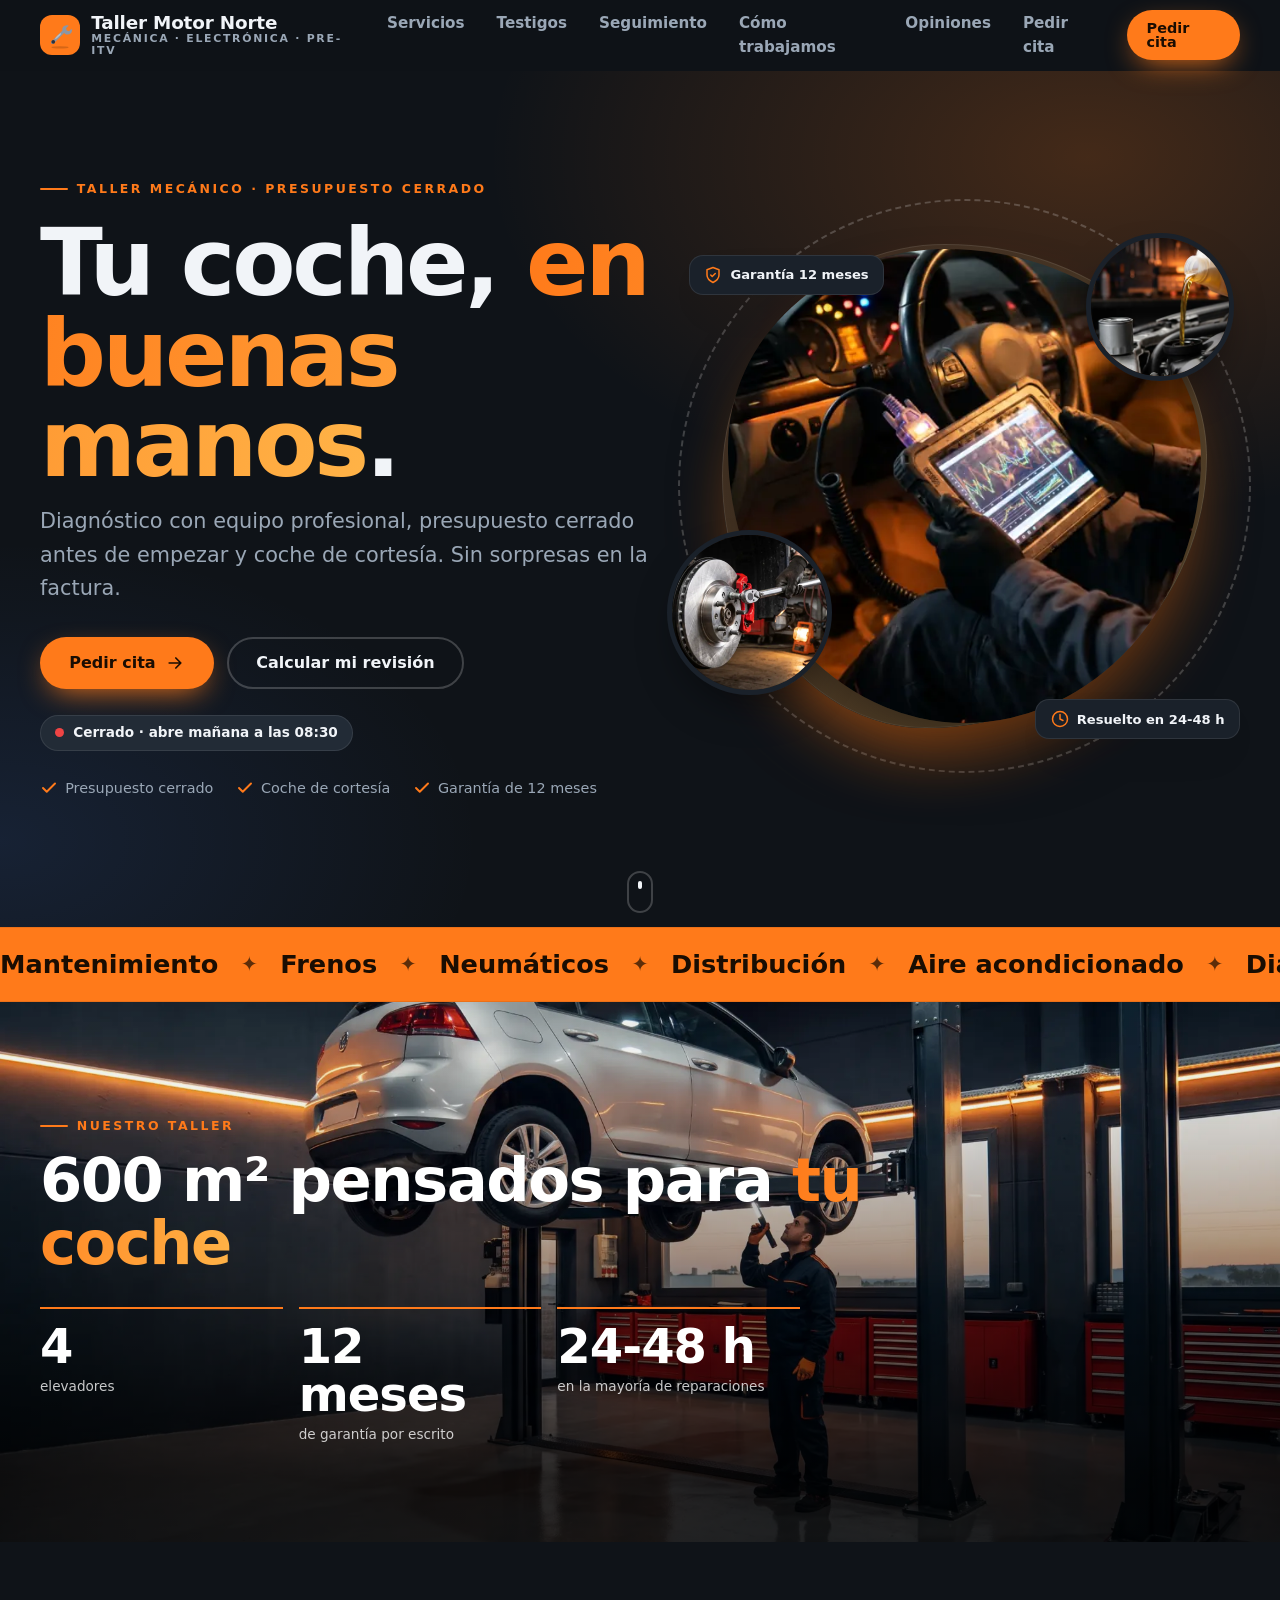
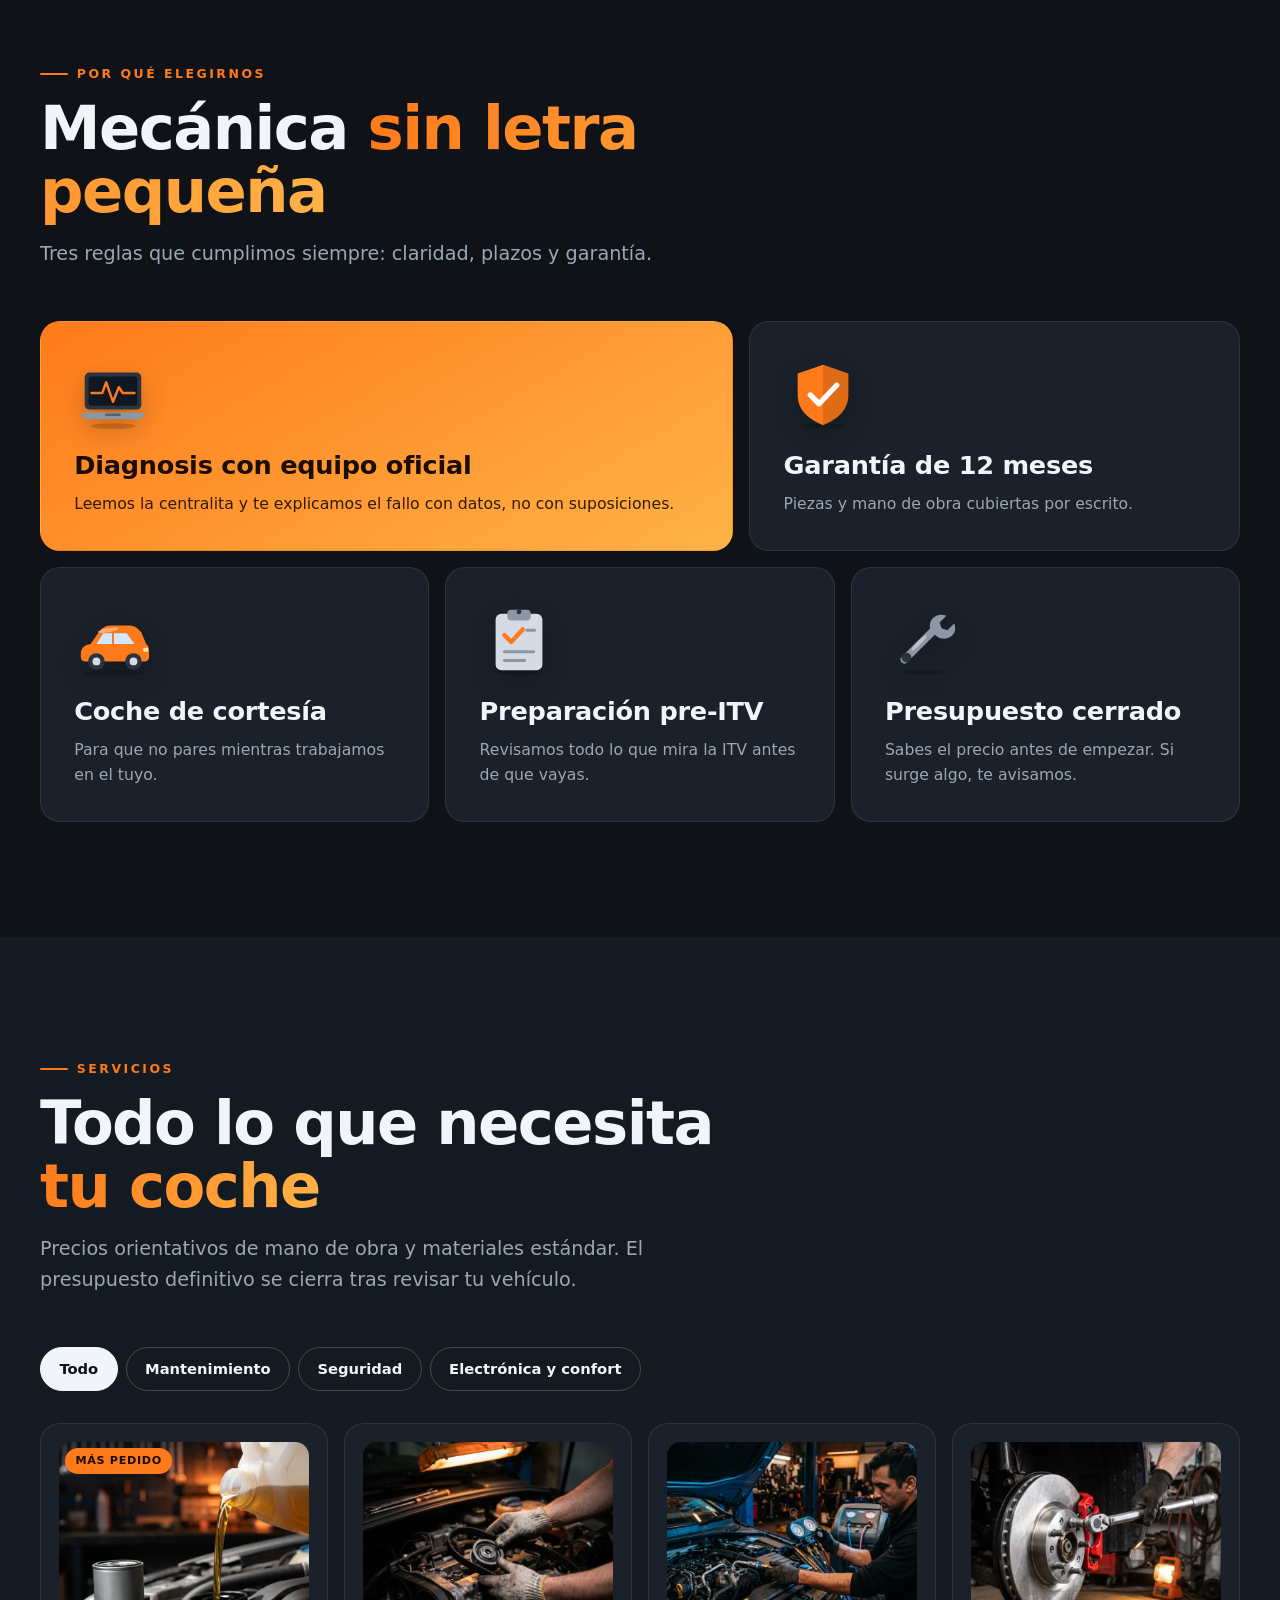
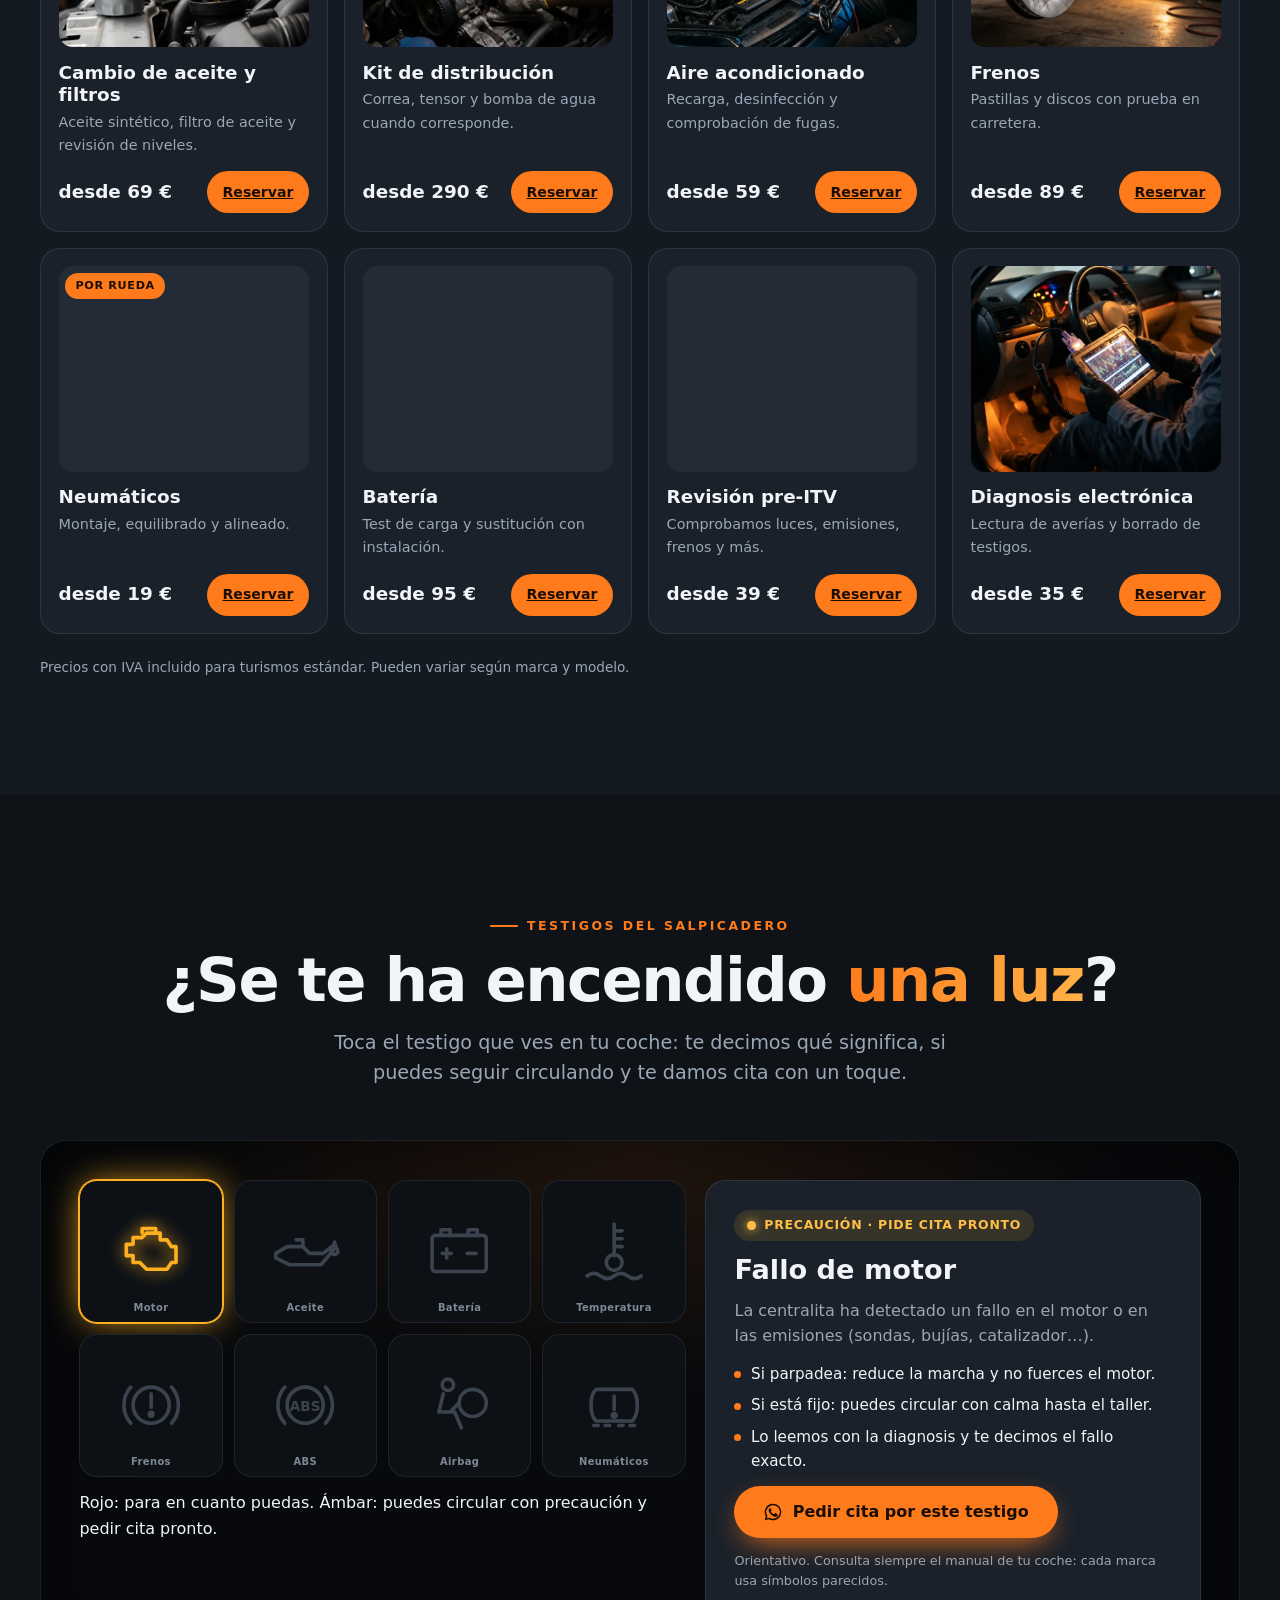
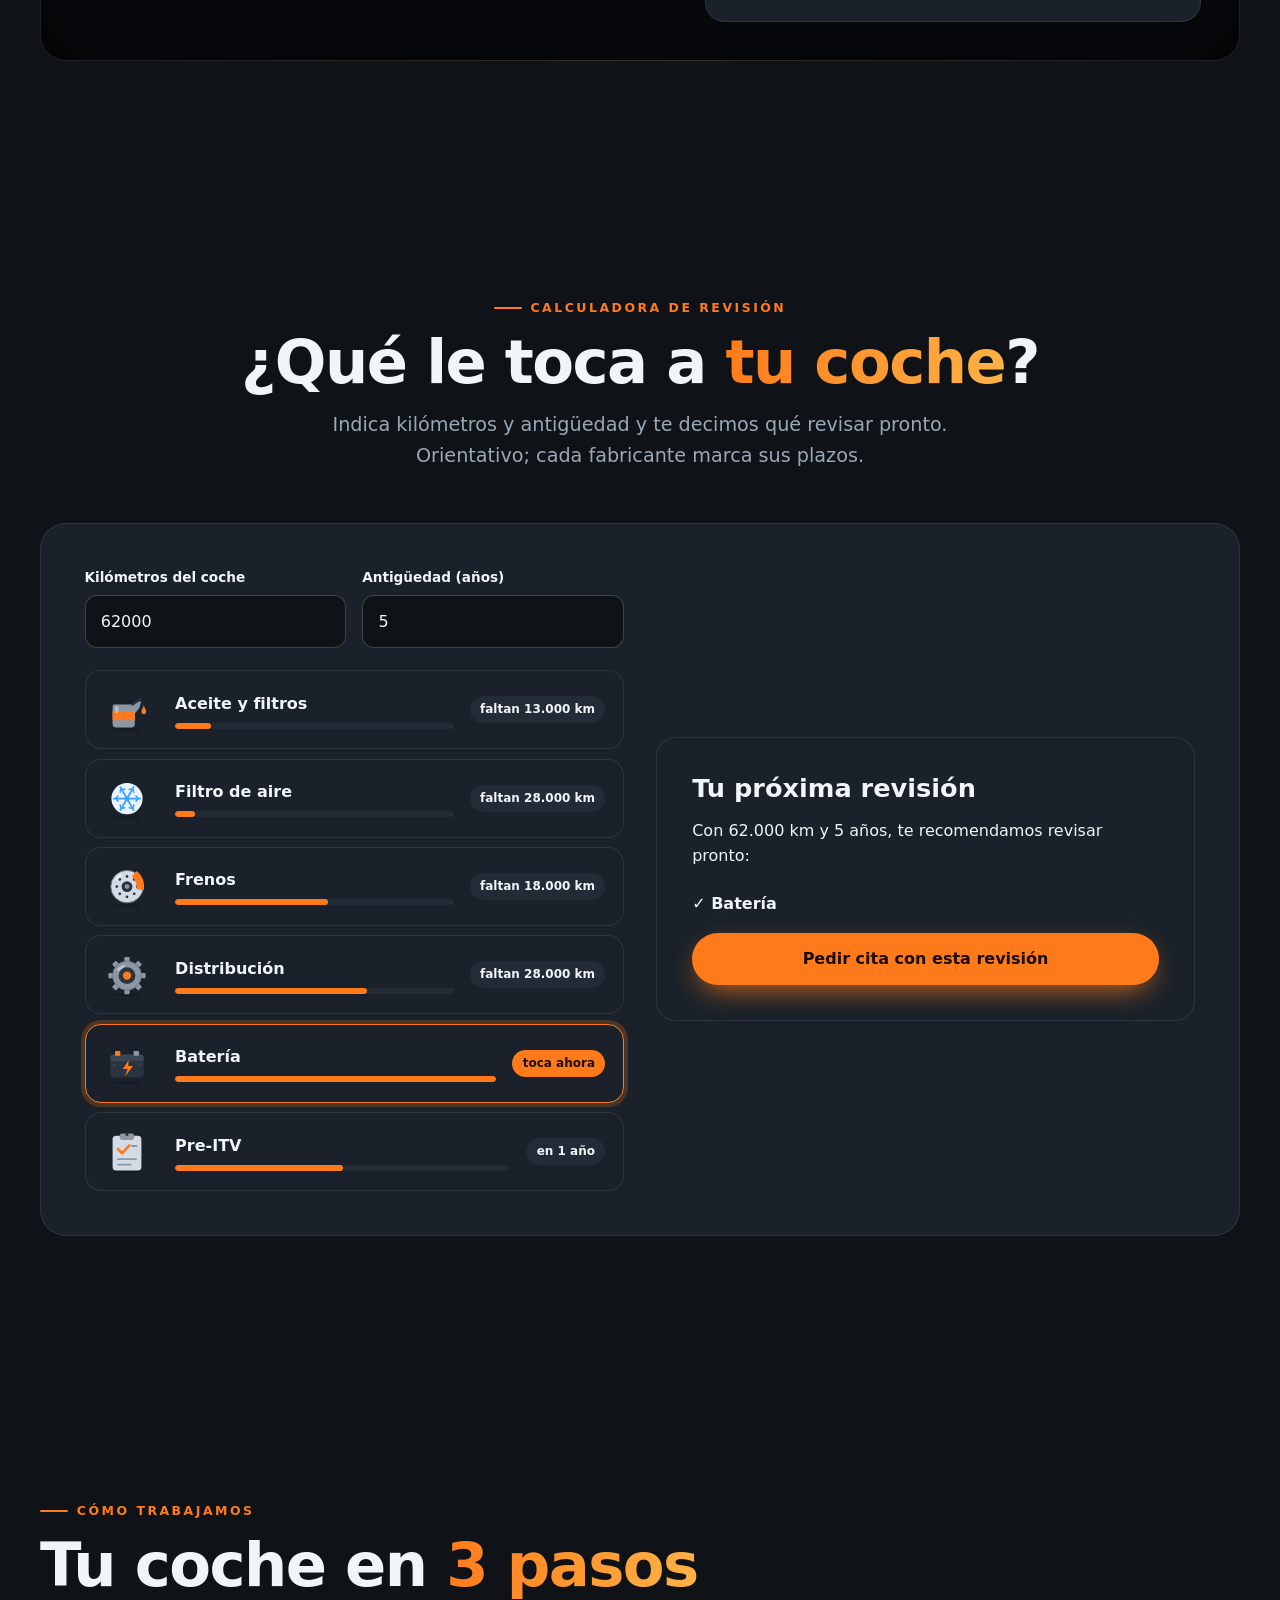
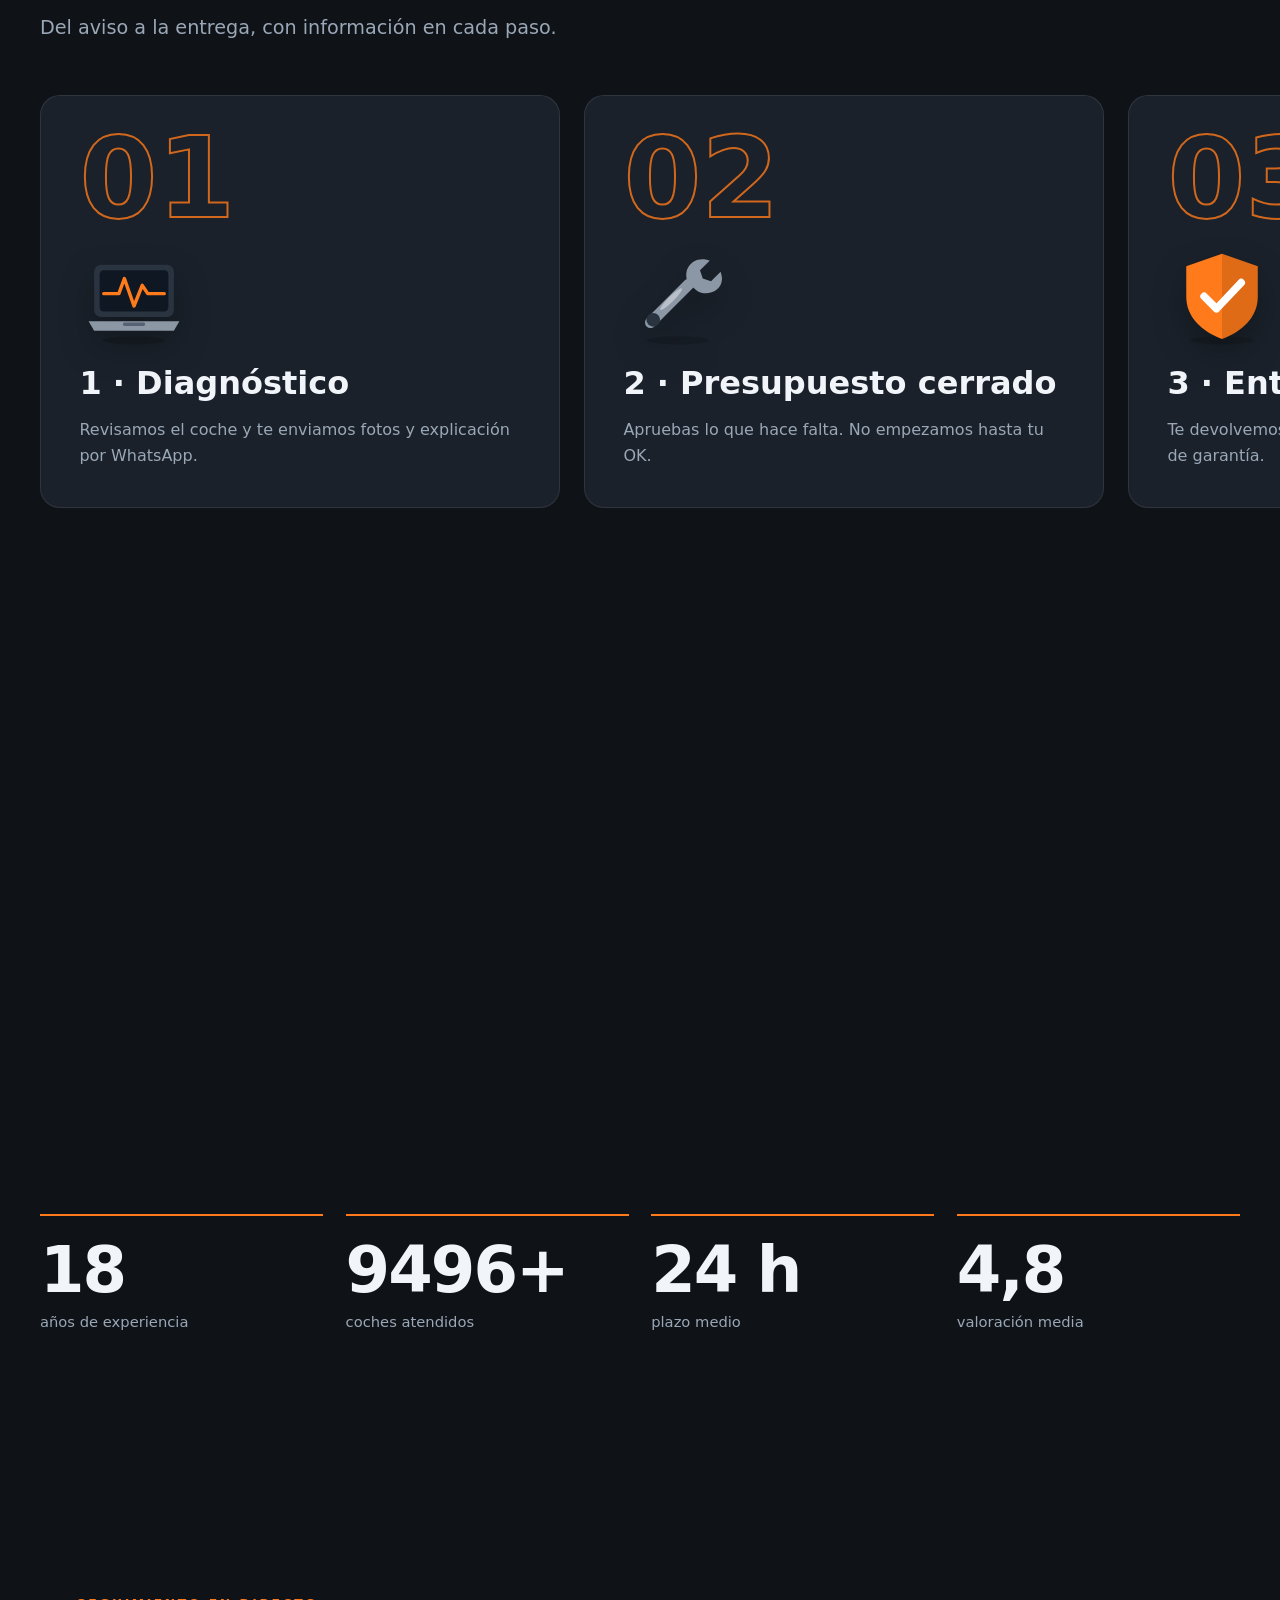
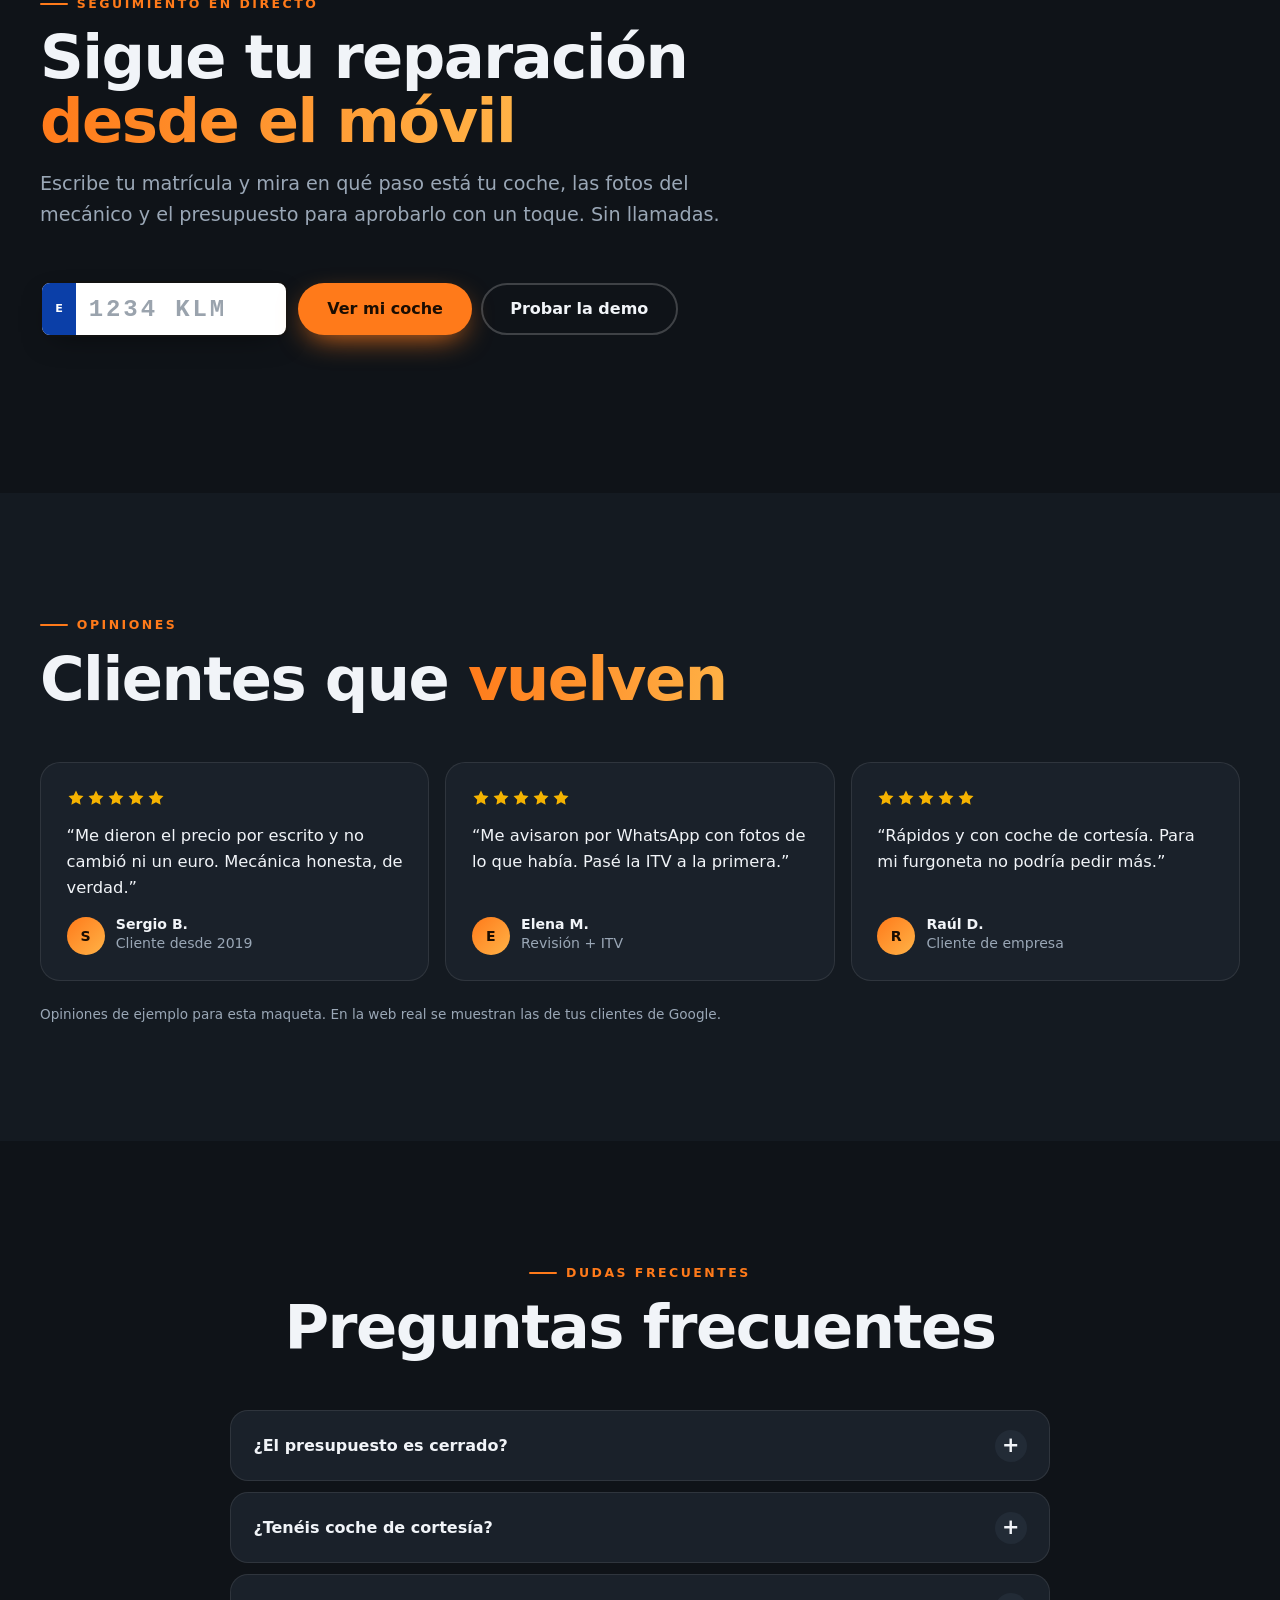
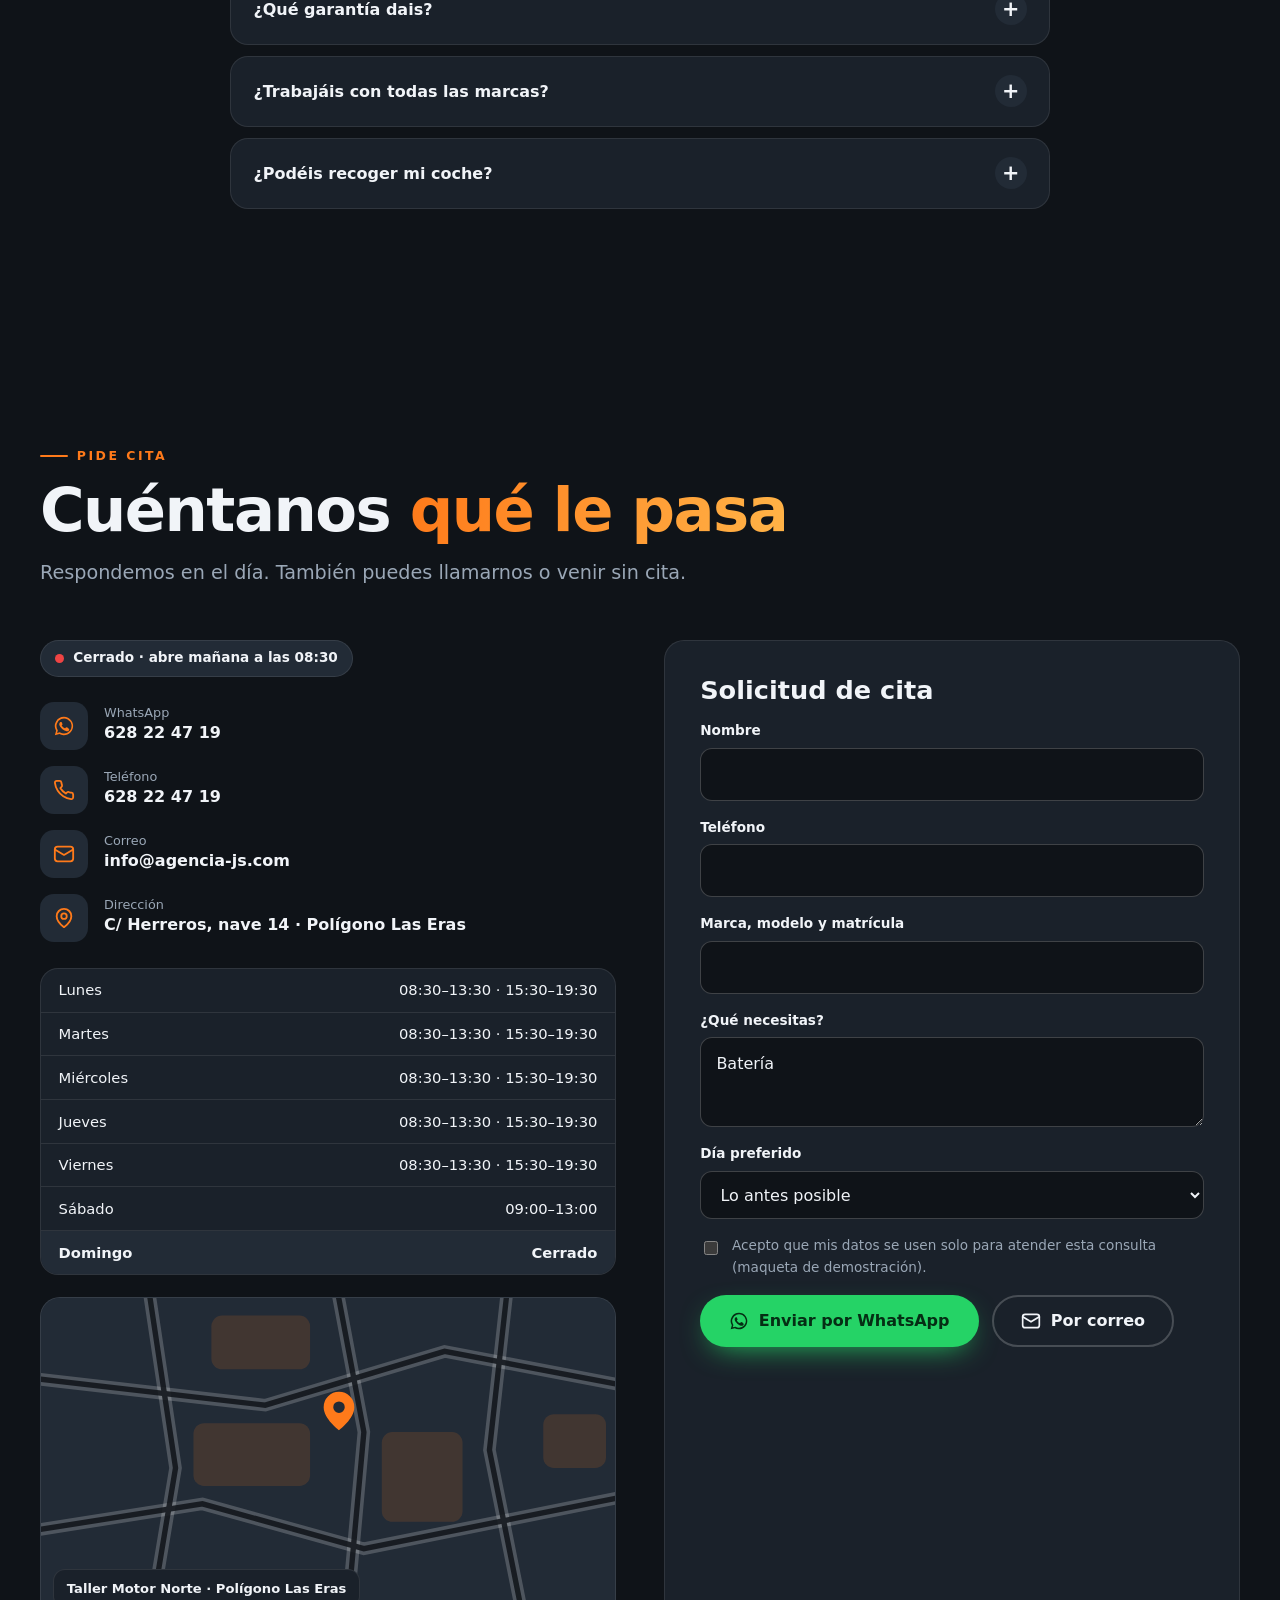
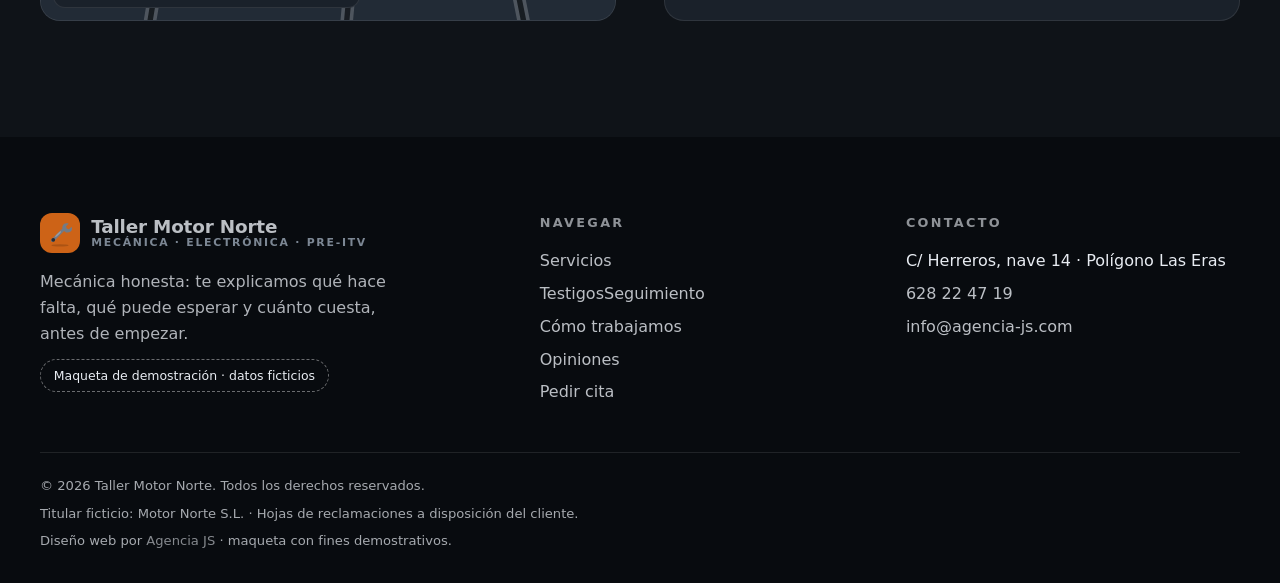
==== commit bb060c73: "feat(movil): carruseles, barra de atajos y bloques plegables en móvil Componente común movil.css/mov" ====
--- a/index.html
+++ b/index.html
@@ -294,6 +294,7 @@
 .js .rv.in{opacity:1;transform:none}
 .fx-prog{position:fixed;left:0;top:0;height:3px;width:100%;z-index:100;transform:scaleX(0);transform-origin:0 50%;background:linear-gradient(90deg,var(--brand),var(--brand2));pointer-events:none}
 .hz-wrap{width:min(1200px,100% - 2.5rem);margin-inline:auto}.hz.on .hz-wrap{width:100%;margin:0}.hz.on .hz-h{width:auto;margin:0 0 2rem}.pc .im svg,.bc .ic svg,.hz-c .ic svg{width:100%}.pc .im svg{width:66%}.brand .lg svg{width:30px;height:30px}.dt svg,.ci .ti svg{width:100%}@media(max-width:480px){.brand small{display:none}}</style><script type="application/ld+json">{"@context": "https://schema.org", "@type": "AutoRepair", "name": "Taller Motor Norte", "description": "Taller mecánico con presupuesto cerrado antes de tocar el coche, coche de cortesía y revisión pre-ITV. Calcula tu próxima revisión y pide cita online.", "telephone": "+34628224719", "email": "info@agencia-js.com", "address": {"@type": "PostalAddress", "streetAddress": "C/ Herreros, nave 14 · Polígono Las Eras", "addressLocality": "Polígono Las Eras", "addressCountry": "ES"}, "openingHoursSpecification": [{"@type": "OpeningHoursSpecification", "dayOfWeek": "Monday", "opens": "08:30", "closes": "13:30"}, {"@type": "OpeningHoursSpecification", "dayOfWeek": "Monday", "opens": "15:30", "closes": "19:30"}, {"@type": "OpeningHoursSpecification", "dayOfWeek": "Tuesday", "opens": "08:30", "closes": "13:30"}, {"@type": "OpeningHoursSpecification", "dayOfWeek": "Tuesday", "opens": "15:30", "closes": "19:30"}, {"@type": "OpeningHoursSpecification", "dayOfWeek": "Wednesday", "opens": "08:30", "closes": "13:30"}, {"@type": "OpeningHoursSpecification", "dayOfWeek": "Wednesday", "opens": "15:30", "closes": "19:30"}, {"@type": "OpeningHoursSpecification", "dayOfWeek": "Thursday", "opens": "08:30", "closes": "13:30"}, {"@type": "OpeningHoursSpecification", "dayOfWeek": "Thursday", "opens": "15:30", "closes": "19:30"}, {"@type": "OpeningHoursSpecification", "dayOfWeek": "Friday", "opens": "08:30", "closes": "13:30"}, {"@type": "OpeningHoursSpecification", "dayOfWeek": "Friday", "opens": "15:30", "closes": "19:30"}, {"@type": "OpeningHoursSpecification", "dayOfWeek": "Saturday", "opens": "09:00", "closes": "13:00"}], "priceRange": "€€"}</script><script type="application/ld+json">{"@context": "https://schema.org", "@type": "FAQPage", "mainEntity": [{"@type": "Question", "name": "¿El presupuesto es cerrado?", "acceptedAnswer": {"@type": "Answer", "text": "Sí. Te damos el precio por escrito y no empezamos sin tu aprobación. Si surge algo nuevo, te avisamos antes."}}, {"@type": "Question", "name": "¿Tenéis coche de cortesía?", "acceptedAnswer": {"@type": "Answer", "text": "Disponible en reparaciones de más de un día, previa reserva."}}, {"@type": "Question", "name": "¿Qué garantía dais?", "acceptedAnswer": {"@type": "Answer", "text": "12 meses en piezas y mano de obra, por escrito."}}, {"@type": "Question", "name": "¿Trabajáis con todas las marcas?", "acceptedAnswer": {"@type": "Answer", "text": "Turismos y furgonetas de cualquier marca, incluidos híbridos."}}, {"@type": "Question", "name": "¿Podéis recoger mi coche?", "acceptedAnswer": {"@type": "Answer", "text": "En el municipio, bajo petición, con servicio de recogida y entrega."}}]}</script><link rel="stylesheet" href="extra.css">
+<link rel="stylesheet" href="movil.css">
 </head>
 <body>
 <a class="skip" href="#main">Saltar al contenido</a>
@@ -307,11 +308,12 @@
 <div class="cta"><a class="btn btn-main" href="#cita">Pedir cita<svg viewBox="0 0 24 24" fill="none" stroke="currentColor" stroke-width="2" stroke-linecap="round" stroke-linejoin="round" aria-hidden="true" focusable="false"><path d="M5 12h14M13 6l6 6-6 6"/></svg></a><a class="btn btn-ghost" href="#revision">Calcular mi revisión</a></div>
 <div class="pill" data-status><i></i><span>Comprobando horario…</span></div>
 <ul class="trust"><li><svg viewBox="0 0 24 24" fill="none" stroke="currentColor" stroke-width="2.6" stroke-linecap="round" stroke-linejoin="round" aria-hidden="true" focusable="false"><path d="M20 6 9 17l-5-5"/></svg>Presupuesto cerrado</li><li><svg viewBox="0 0 24 24" fill="none" stroke="currentColor" stroke-width="2.6" stroke-linecap="round" stroke-linejoin="round" aria-hidden="true" focusable="false"><path d="M20 6 9 17l-5-5"/></svg>Coche de cortesía</li><li><svg viewBox="0 0 24 24" fill="none" stroke="currentColor" stroke-width="2.6" stroke-linecap="round" stroke-linejoin="round" aria-hidden="true" focusable="false"><path d="M20 6 9 17l-5-5"/></svg>Garantía de 12 meses</li></ul></div>
-<div class="hero-a"><div class="ring"></div><div class="blob"></div><figure class="ph-main"><img src="img/diagnosis.webp" srcset="img/diagnosis-m.webp 720w, img/diagnosis.webp 1400w" sizes="(min-width:960px) 560px, 92vw" width="720" height="720" alt="Mecánico haciendo la diagnosis del coche con una tablet" fetchpriority="high" decoding="async"></figure><div class="ph-it" style="left:-4%;top:58%;width:30%;animation-delay:-1.1s" aria-hidden="true"><img src="img/frenos-m.webp" alt="" width="720" height="720" decoding="async"></div><div class="ph-it" style="left:72%;top:4%;width:27%;animation-delay:-3.3s" aria-hidden="true"><img src="img/aceite-m.webp" alt="" width="720" height="720" decoding="async"></div><div class="chip-f" style="left:0;top:8%;animation-delay:-0s"><svg viewBox="0 0 24 24" fill="none" stroke="currentColor" stroke-width="2" stroke-linecap="round" stroke-linejoin="round" aria-hidden="true" focusable="false"><path d="M12 22s8-4 8-10V5l-8-3-8 3v7c0 6 8 10 8 10z"/><path d="m9 12 2 2 4-4"/></svg>Garantía 12 meses</div><div class="chip-f" style="right:0;bottom:4%;animation-delay:-2s"><svg viewBox="0 0 24 24" fill="none" stroke="currentColor" stroke-width="2" stroke-linecap="round" stroke-linejoin="round" aria-hidden="true" focusable="false"><circle cx="12" cy="12" r="10"/><path d="M12 6v6l4 2"/></svg>Resuelto en 24-48 h</div></div></div><span class="scroll-h" aria-hidden="true"></span></section><div class="mq" aria-hidden="true"><div class="mq-t"><span>Mantenimiento</span><span>Frenos</span><span>Neumáticos</span><span>Distribución</span><span>Aire acondicionado</span><span>Diagnosis electrónica</span><span>Pre-ITV</span><span>Mantenimiento</span><span>Frenos</span><span>Neumáticos</span><span>Distribución</span><span>Aire acondicionado</span><span>Diagnosis electrónica</span><span>Pre-ITV</span></div></div><section class="xb" aria-label="Nuestro taller"><div class="xb-im"><img src="img/banda-m.webp" srcset="img/banda-m.webp 720w, img/banda.webp 2000w" sizes="100vw" alt="Interior del taller con un coche en el elevador" loading="lazy" decoding="async"></div><div class="wrap xb-t"><span class="kicker">Nuestro taller</span><h2 class="h2">600 m² pensados para <em class="g">tu coche</em></h2><div class="xb-s"><div><b>4</b><span>elevadores</span></div><div><b>12 meses</b><span>de garantía por escrito</span></div><div><b>24-48 h</b><span>en la mayoría de reparaciones</span></div></div></div></section><section class="sec" id="porque"><div class="wrap"><div class="head"><span class="kicker">Por qué elegirnos</span><h2 class="h2">Mecánica <em class="g">sin letra pequeña</em></h2><p class=lead>Tres reglas que cumplimos siempre: claridad, plazos y garantía.</p></div><div class="bento"><article class="bc s7 hi rv"><div class="ic"><svg viewBox="0 0 160 160" xmlns="http://www.w3.org/2000/svg" role="img" aria-hidden="true" focusable="false"><ellipse cx="80" cy="146" rx="46" ry="6" fill="#000" opacity="0.16"/><rect x="22" y="36" width="116" height="76" rx="10" fill="#2a3340" /><rect x="30" y="44" width="100" height="60" rx="6" fill="#0f1822" /><path d="M36 78H58L66 56L80 96L92 66L100 78H124" fill="none" stroke="#ff7a1a" stroke-width="5" stroke-linecap="round" stroke-linejoin="round" /><path d="M14 118H146L138 132H22Z" fill="#8c97a6" stroke="none" stroke-width="0" stroke-linecap="round" stroke-linejoin="round" /><rect x="64" y="120" width="32" height="5" rx="2" fill="#566274" /></svg></div><h3>Diagnosis con equipo oficial</h3><p>Leemos la centralita y te explicamos el fallo con datos, no con suposiciones.</p></article><article class="bc s5 rv"><div class="ic"><svg viewBox="0 0 160 160" xmlns="http://www.w3.org/2000/svg" role="img" aria-hidden="true" focusable="false"><ellipse cx="80" cy="146" rx="46" ry="6" fill="#000" opacity="0.16"/><path d="M80 20L132 38V82C132 112 110 132 80 144C50 132 28 112 28 82V38Z" fill="#ff7a1a" stroke="none" stroke-width="0" stroke-linecap="round" stroke-linejoin="round" /><path d="M80 20L132 38V82C132 112 110 132 80 144Z" fill="#000" stroke="none" stroke-width="0" stroke-linecap="round" stroke-linejoin="round" opacity=".12"/><path d="M54 82L72 100L108 62" fill="none" stroke="#fff" stroke-width="11" stroke-linecap="round" stroke-linejoin="round" /></svg></div><h3>Garantía de 12 meses</h3><p>Piezas y mano de obra cubiertas por escrito.</p></article><article class="bc s4 rv"><div class="ic"><svg viewBox="0 0 160 160" xmlns="http://www.w3.org/2000/svg" role="img" aria-hidden="true" focusable="false"><ellipse cx="80" cy="148" rx="64" ry="6" fill="#000" opacity="0.16"/><path d="M14 108C14 96 22 90 34 88L52 62C58 54 66 50 76 50H112C122 50 130 54 138 64L148 88C152 90 154 96 154 104V116C154 120 150 124 146 124H22C18 124 14 120 14 116Z" fill="#ff7a1a" stroke="none" stroke-width="0" stroke-linecap="round" stroke-linejoin="round" /><path d="M60 66H108L124 88H46Z" fill="#cfe7ff" stroke="none" stroke-width="0" stroke-linecap="round" stroke-linejoin="round" /><path d="M80 66V88" fill="none" stroke="#ff7a1a" stroke-width="4" stroke-linecap="round" stroke-linejoin="round" /><circle cx="46" cy="124" r="17" fill="#2a3340" /><circle cx="46" cy="124" r="8" fill="#d5dbe4" /><circle cx="122" cy="124" r="17" fill="#2a3340" /><circle cx="122" cy="124" r="8" fill="#d5dbe4" /><rect x="142" y="96" width="10" height="8" rx="3" fill="#ffe9a8" /><ellipse cx="70" cy="60" rx="22" ry="4" fill="#fff" transform="rotate(-10 70 60)" opacity="0.4"/></svg></div><h3>Coche de cortesía</h3><p>Para que no pares mientras trabajamos en el tuyo.</p></article><article class="bc s4 rv"><div class="ic"><svg viewBox="0 0 160 160" xmlns="http://www.w3.org/2000/svg" role="img" aria-hidden="true" focusable="false"><ellipse cx="80" cy="146" rx="46" ry="6" fill="#000" opacity="0.16"/><rect x="32" y="26" width="96" height="116" rx="12" fill="#d5dbe4" /><rect x="56" y="18" width="48" height="22" rx="8" fill="#8c97a6" /><circle cx="80" cy="22" r="5" fill="#2a3340" /><path d="M50 70L64 84L88 58" fill="none" stroke="#ff7a1a" stroke-width="9" stroke-linecap="round" stroke-linejoin="round" /><line x1="50" y1="104" x2="110" y2="104" stroke="#8c97a6" stroke-width="6" stroke-linecap="round" /><line x1="50" y1="122" x2="92" y2="122" stroke="#8c97a6" stroke-width="6" stroke-linecap="round" /><path d="M96 60H112" fill="none" stroke="#8c97a6" stroke-width="6" stroke-linecap="round" stroke-linejoin="round" /></svg></div><h3>Preparación pre-ITV</h3><p>Revisamos todo lo que mira la ITV antes de que vayas.</p></article><article class="bc s4 rv"><div class="ic"><svg viewBox="0 0 160 160" xmlns="http://www.w3.org/2000/svg" role="img" aria-hidden="true" focusable="false"><ellipse cx="80" cy="146" rx="46" ry="6" fill="#000" opacity="0.16"/><path d="M40 120L96 64" fill="none" stroke="#8c97a6" stroke-width="16" stroke-linecap="round" stroke-linejoin="round" /><path d="M96 64C86 48 96 28 116 28C122 28 126 30 126 30L112 44L116 56L128 60L142 46C142 46 144 52 144 56C144 76 120 82 108 74" fill="#8c97a6" stroke="none" stroke-width="0" stroke-linecap="round" stroke-linejoin="round" /><circle cx="44" cy="116" r="10" fill="#2a3340" /><ellipse cx="70" cy="86" rx="22" ry="4" fill="#fff" transform="rotate(-45 70 86)" opacity="0.4"/></svg></div><h3>Presupuesto cerrado</h3><p>Sabes el precio antes de empezar. Si surge algo, te avisamos.</p></article></div></div></section><section class="sec alt" id="servicios"><div class="wrap"><div class="head"><span class="kicker">Servicios</span><h2 class="h2">Todo lo que necesita <em class="g">tu coche</em></h2><p class=lead>Precios orientativos de mano de obra y materiales estándar. El presupuesto definitivo se cierra tras revisar tu vehículo.</p></div><div class="tabs" role="tablist" aria-label="Categorías" data-tabs="#cat-grid"><button class="tab" role="tab" type="button" data-cat="all" aria-selected="true">Todo</button><button class="tab" role="tab" type="button" data-cat="mant" aria-selected="false">Mantenimiento</button><button class="tab" role="tab" type="button" data-cat="seg" aria-selected="false">Seguridad</button><button class="tab" role="tab" type="button" data-cat="elec" aria-selected="false">Electrónica y confort</button></div><div class="grid" id="cat-grid"><article class="pc rv" data-id="aceite" data-cat="mant"><span class="tg">Más pedido</span><div class="im ph"><img src="img/aceite-m.webp" srcset="img/aceite-m.webp 720w, img/aceite.webp 1400w" sizes="(min-width:960px) 290px, (min-width:600px) 45vw, 92vw" alt="Cambio de aceite sintético en el motor" width="720" height="576" loading="lazy" decoding="async"></div><h3>Cambio de aceite y filtros</h3><p>Aceite sintético, filtro de aceite y revisión de niveles.</p><div class="bt"><span class="pr">desde 69 €<small></small></span><a class="add" href="#cita" aria-label="Reservar Cambio de aceite y filtros">Reservar</a></div></article><article class="pc rv" data-id="distribucion" data-cat="mant"><div class="im ph"><img src="img/distribucion-m.webp" srcset="img/distribucion-m.webp 720w, img/distribucion.webp 1400w" sizes="(min-width:960px) 290px, (min-width:600px) 45vw, 92vw" alt="Montaje de kit de distribución" width="720" height="576" loading="lazy" decoding="async"></div><h3>Kit de distribución</h3><p>Correa, tensor y bomba de agua cuando corresponde.</p><div class="bt"><span class="pr">desde 290 €<small></small></span><a class="add" href="#cita" aria-label="Reservar Kit de distribución">Reservar</a></div></article><article class="pc rv" data-id="aire" data-cat="elec"><div class="im ph"><img src="img/aire-m.webp" srcset="img/aire-m.webp 720w, img/aire.webp 1400w" sizes="(min-width:960px) 290px, (min-width:600px) 45vw, 92vw" alt="Recarga del aire acondicionado" width="720" height="576" loading="lazy" decoding="async"></div><h3>Aire acondicionado</h3><p>Recarga, desinfección y comprobación de fugas.</p><div class="bt"><span class="pr">desde 59 €<small></small></span><a class="add" href="#cita" aria-label="Reservar Aire acondicionado">Reservar</a></div></article><article class="pc rv" data-id="frenos" data-cat="seg"><div class="im ph"><img src="img/frenos-m.webp" srcset="img/frenos-m.webp 720w, img/frenos.webp 1400w" sizes="(min-width:960px) 290px, (min-width:600px) 45vw, 92vw" alt="Disco y pinza de freno nuevos" width="720" height="576" loading="lazy" decoding="async"></div><h3>Frenos</h3><p>Pastillas y discos con prueba en carretera.</p><div class="bt"><span class="pr">desde 89 €<small></small></span><a class="add" href="#cita" aria-label="Reservar Frenos">Reservar</a></div></article><article class="pc rv" data-id="neumaticos" data-cat="seg"><span class="tg">Por rueda</span><div class="im ph"><img src="img/neumaticos-m.webp" srcset="img/neumaticos-m.webp 720w, img/neumaticos.webp 1400w" sizes="(min-width:960px) 290px, (min-width:600px) 45vw, 92vw" alt="Equilibrado de neumático" width="720" height="576" loading="lazy" decoding="async"></div><h3>Neumáticos</h3><p>Montaje, equilibrado y alineado.</p><div class="bt"><span class="pr">desde 19 €<small></small></span><a class="add" href="#cita" aria-label="Reservar Neumáticos">Reservar</a></div></article><article class="pc rv" data-id="bateria" data-cat="elec"><div class="im ph"><img src="img/bateria-m.webp" srcset="img/bateria-m.webp 720w, img/bateria.webp 1400w" sizes="(min-width:960px) 290px, (min-width:600px) 45vw, 92vw" alt="Test de batería" width="720" height="576" loading="lazy" decoding="async"></div><h3>Batería</h3><p>Test de carga y sustitución con instalación.</p><div class="bt"><span class="pr">desde 95 €<small></small></span><a class="add" href="#cita" aria-label="Reservar Batería">Reservar</a></div></article><article class="pc rv" data-id="itv" data-cat="seg"><div class="im ph"><img src="img/itv-m.webp" srcset="img/itv-m.webp 720w, img/itv.webp 1400w" sizes="(min-width:960px) 290px, (min-width:600px) 45vw, 92vw" alt="Revisión de luces antes de la ITV" width="720" height="576" loading="lazy" decoding="async"></div><h3>Revisión pre-ITV</h3><p>Comprobamos luces, emisiones, frenos y más.</p><div class="bt"><span class="pr">desde 39 €<small></small></span><a class="add" href="#cita" aria-label="Reservar Revisión pre-ITV">Reservar</a></div></article><article class="pc rv" data-id="diagnosis" data-cat="elec"><div class="im ph"><img src="img/diagnosis-m.webp" srcset="img/diagnosis-m.webp 720w, img/diagnosis.webp 1400w" sizes="(min-width:960px) 290px, (min-width:600px) 45vw, 92vw" alt="Diagnosis electrónica con tablet" width="720" height="576" loading="lazy" decoding="async"></div><h3>Diagnosis electrónica</h3><p>Lectura de averías y borrado de testigos.</p><div class="bt"><span class="pr">desde 35 €<small></small></span><a class="add" href="#cita" aria-label="Reservar Diagnosis electrónica">Reservar</a></div></article></div><p class="note">Precios con IVA incluido para turismos estándar. Pueden variar según marca y modelo.</p></div></section><section class="sec" id="testigos"><div class="wrap"><div class="head c"><span class="kicker">Testigos del salpicadero</span><h2 class="h2 wide">¿Se te ha encendido <em class="g">una luz</em>?</h2><p class=lead>Toca el testigo que ves en tu coche: te decimos qué significa, si puedes seguir circulando y te damos cita con un toque.</p></div><div class="dash rv" id="dash"></div></div></section><section class="sec" id="revision"><div class="wrap"><div class="head c"><span class="kicker">Calculadora de revisión</span><h2 class="h2 wide">¿Qué le toca a <em class="g">tu coche</em>?</h2><p class=lead>Indica kilómetros y antigüedad y te decimos qué revisar pronto. Orientativo; cada fabricante marca sus plazos.</p></div><div class="mod rv" id="mod"></div></div></section><section class="sec hz" id="proceso"><div class="hz-in"><div class="wrap hz-h"><div class="head"><span class="kicker">Cómo trabajamos</span><h2 class="h2">Tu coche en <em class="g">3 pasos</em></h2><p class=lead>Del aviso a la entrega, con información en cada paso.</p></div></div><div class="wrap hz-wrap" style="width:100%"><div class="hz-t"><article class="hz-c"><span class="n">01</span><div class="ic"><svg viewBox="0 0 160 160" xmlns="http://www.w3.org/2000/svg" role="img" aria-hidden="true" focusable="false"><ellipse cx="80" cy="146" rx="46" ry="6" fill="#000" opacity="0.16"/><rect x="22" y="36" width="116" height="76" rx="10" fill="#2a3340" /><rect x="30" y="44" width="100" height="60" rx="6" fill="#0f1822" /><path d="M36 78H58L66 56L80 96L92 66L100 78H124" fill="none" stroke="#ff7a1a" stroke-width="5" stroke-linecap="round" stroke-linejoin="round" /><path d="M14 118H146L138 132H22Z" fill="#8c97a6" stroke="none" stroke-width="0" stroke-linecap="round" stroke-linejoin="round" /><rect x="64" y="120" width="32" height="5" rx="2" fill="#566274" /></svg></div><h3>1 · Diagnóstico</h3><p>Revisamos el coche y te enviamos fotos y explicación por WhatsApp.</p></article><article class="hz-c"><span class="n">02</span><div class="ic"><svg viewBox="0 0 160 160" xmlns="http://www.w3.org/2000/svg" role="img" aria-hidden="true" focusable="false"><ellipse cx="80" cy="146" rx="46" ry="6" fill="#000" opacity="0.16"/><path d="M40 120L96 64" fill="none" stroke="#8c97a6" stroke-width="16" stroke-linecap="round" stroke-linejoin="round" /><path d="M96 64C86 48 96 28 116 28C122 28 126 30 126 30L112 44L116 56L128 60L142 46C142 46 144 52 144 56C144 76 120 82 108 74" fill="#8c97a6" stroke="none" stroke-width="0" stroke-linecap="round" stroke-linejoin="round" /><circle cx="44" cy="116" r="10" fill="#2a3340" /><ellipse cx="70" cy="86" rx="22" ry="4" fill="#fff" transform="rotate(-45 70 86)" opacity="0.4"/></svg></div><h3>2 · Presupuesto cerrado</h3><p>Apruebas lo que hace falta. No empezamos hasta tu OK.</p></article><article class="hz-c"><span class="n">03</span><div class="ic"><svg viewBox="0 0 160 160" xmlns="http://www.w3.org/2000/svg" role="img" aria-hidden="true" focusable="false"><ellipse cx="80" cy="146" rx="46" ry="6" fill="#000" opacity="0.16"/><path d="M80 20L132 38V82C132 112 110 132 80 144C50 132 28 112 28 82V38Z" fill="#ff7a1a" stroke="none" stroke-width="0" stroke-linecap="round" stroke-linejoin="round" /><path d="M80 20L132 38V82C132 112 110 132 80 144Z" fill="#000" stroke="none" stroke-width="0" stroke-linecap="round" stroke-linejoin="round" opacity=".12"/><path d="M54 82L72 100L108 62" fill="none" stroke="#fff" stroke-width="11" stroke-linecap="round" stroke-linejoin="round" /></svg></div><h3>3 · Entrega y garantía</h3><p>Te devolvemos el coche con la pieza vieja y 12 meses de garantía.</p></article></div></div></div></section><section class="sec" aria-label="Datos"><div class="wrap"><div class="stats"><div class="sx rv"><b data-count="18" data-dec="0" data-suf="">18</b><span>años de experiencia</span></div><div class="sx rv"><b data-count="9500" data-dec="0" data-suf="+">9500+</b><span>coches atendidos</span></div><div class="sx rv"><b data-count="24" data-dec="0" data-suf=" h">24 h</b><span>plazo medio</span></div><div class="sx rv"><b data-count="4.8" data-dec="1" data-suf="">4,8</b><span>valoración media</span></div></div></div></section><section class="sec" id="seguimiento"><div class="wrap"><div class="head"><span class="kicker">Seguimiento en directo</span><h2 class="h2">Sigue tu reparación <em class="g">desde el móvil</em></h2><p class=lead>Escribe tu matrícula y mira en qué paso está tu coche, las fotos del mecánico y el presupuesto para aprobarlo con un toque. Sin llamadas.</p></div><div class="trk rv" id="trk"></div></div></section><section class="sec alt" id="opiniones"><div class="wrap"><div class="head"><span class="kicker">Opiniones</span><h2 class="h2">Clientes que <em class="g">vuelven</em></h2></div><div class="rv-l"><figure class="rc rv"><div class="stars" role="img" aria-label="5 de 5 estrellas"><svg viewBox="0 0 24 24" fill="currentColor" aria-hidden="true" focusable="false"><path d="m12 2 3.100 6.300 6.900 1-5 4.900 1.200 6.800L12 17.700 5.800 21l1.200-6.800-5-4.900 6.900-1z"/></svg><svg viewBox="0 0 24 24" fill="currentColor" aria-hidden="true" focusable="false"><path d="m12 2 3.100 6.300 6.900 1-5 4.900 1.200 6.800L12 17.700 5.800 21l1.200-6.800-5-4.900 6.900-1z"/></svg><svg viewBox="0 0 24 24" fill="currentColor" aria-hidden="true" focusable="false"><path d="m12 2 3.100 6.300 6.900 1-5 4.900 1.200 6.800L12 17.700 5.800 21l1.200-6.800-5-4.900 6.900-1z"/></svg><svg viewBox="0 0 24 24" fill="currentColor" aria-hidden="true" focusable="false"><path d="m12 2 3.100 6.300 6.900 1-5 4.900 1.200 6.800L12 17.700 5.800 21l1.200-6.800-5-4.900 6.900-1z"/></svg><svg viewBox="0 0 24 24" fill="currentColor" aria-hidden="true" focusable="false"><path d="m12 2 3.100 6.300 6.900 1-5 4.900 1.200 6.800L12 17.700 5.800 21l1.200-6.800-5-4.900 6.900-1z"/></svg></div><p>“Me dieron el precio por escrito y no cambió ni un euro. Mecánica honesta, de verdad.”</p><footer><span class="av">S</span><span><b>Sergio B.</b>Cliente desde 2019</span></footer></figure><figure class="rc rv"><div class="stars" role="img" aria-label="5 de 5 estrellas"><svg viewBox="0 0 24 24" fill="currentColor" aria-hidden="true" focusable="false"><path d="m12 2 3.100 6.300 6.900 1-5 4.900 1.200 6.800L12 17.700 5.800 21l1.200-6.800-5-4.900 6.900-1z"/></svg><svg viewBox="0 0 24 24" fill="currentColor" aria-hidden="true" focusable="false"><path d="m12 2 3.100 6.300 6.900 1-5 4.900 1.200 6.800L12 17.700 5.800 21l1.200-6.800-5-4.900 6.900-1z"/></svg><svg viewBox="0 0 24 24" fill="currentColor" aria-hidden="true" focusable="false"><path d="m12 2 3.100 6.300 6.900 1-5 4.900 1.200 6.800L12 17.700 5.800 21l1.200-6.800-5-4.900 6.900-1z"/></svg><svg viewBox="0 0 24 24" fill="currentColor" aria-hidden="true" focusable="false"><path d="m12 2 3.100 6.300 6.900 1-5 4.900 1.200 6.800L12 17.700 5.800 21l1.200-6.800-5-4.900 6.900-1z"/></svg><svg viewBox="0 0 24 24" fill="currentColor" aria-hidden="true" focusable="false"><path d="m12 2 3.100 6.300 6.900 1-5 4.900 1.200 6.800L12 17.700 5.800 21l1.200-6.800-5-4.900 6.900-1z"/></svg></div><p>“Me avisaron por WhatsApp con fotos de lo que había. Pasé la ITV a la primera.”</p><footer><span class="av">E</span><span><b>Elena M.</b>Revisión + ITV</span></footer></figure><figure class="rc rv"><div class="stars" role="img" aria-label="5 de 5 estrellas"><svg viewBox="0 0 24 24" fill="currentColor" aria-hidden="true" focusable="false"><path d="m12 2 3.100 6.300 6.900 1-5 4.900 1.200 6.800L12 17.700 5.800 21l1.200-6.800-5-4.900 6.900-1z"/></svg><svg viewBox="0 0 24 24" fill="currentColor" aria-hidden="true" focusable="false"><path d="m12 2 3.100 6.300 6.900 1-5 4.900 1.200 6.800L12 17.700 5.800 21l1.200-6.800-5-4.900 6.900-1z"/></svg><svg viewBox="0 0 24 24" fill="currentColor" aria-hidden="true" focusable="false"><path d="m12 2 3.100 6.300 6.900 1-5 4.900 1.200 6.800L12 17.700 5.800 21l1.200-6.800-5-4.900 6.900-1z"/></svg><svg viewBox="0 0 24 24" fill="currentColor" aria-hidden="true" focusable="false"><path d="m12 2 3.100 6.300 6.900 1-5 4.900 1.200 6.800L12 17.700 5.800 21l1.200-6.800-5-4.900 6.900-1z"/></svg><svg viewBox="0 0 24 24" fill="currentColor" aria-hidden="true" focusable="false"><path d="m12 2 3.100 6.300 6.900 1-5 4.900 1.200 6.800L12 17.700 5.800 21l1.200-6.800-5-4.900 6.900-1z"/></svg></div><p>“Rápidos y con coche de cortesía. Para mi furgoneta no podría pedir más.”</p><footer><span class="av">R</span><span><b>Raúl D.</b>Cliente de empresa</span></footer></figure></div><p class="note">Opiniones de ejemplo para esta maqueta. En la web real se muestran las de tus clientes de Google.</p></div></section><section class="sec" id="faq"><div class="wrap"><div class="head c"><span class="kicker">Dudas frecuentes</span><h2 class="h2">Preguntas frecuentes</h2></div><div class="faq"><details class="fq rv"><summary>¿El presupuesto es cerrado?</summary><p>Sí. Te damos el precio por escrito y no empezamos sin tu aprobación. Si surge algo nuevo, te avisamos antes.</p></details><details class="fq rv"><summary>¿Tenéis coche de cortesía?</summary><p>Disponible en reparaciones de más de un día, previa reserva.</p></details><details class="fq rv"><summary>¿Qué garantía dais?</summary><p>12 meses en piezas y mano de obra, por escrito.</p></details><details class="fq rv"><summary>¿Trabajáis con todas las marcas?</summary><p>Turismos y furgonetas de cualquier marca, incluidos híbridos.</p></details><details class="fq rv"><summary>¿Podéis recoger mi coche?</summary><p>En el municipio, bajo petición, con servicio de recogida y entrega.</p></details></div></div></section><section class="sec" id="cita"><div class="wrap"><div class="head"><span class="kicker">Pide cita</span><h2 class="h2">Cuéntanos <em class="g">qué le pasa</em></h2><p class=lead>Respondemos en el día. También puedes llamarnos o venir sin cita.</p></div><div class="ct"><div><div class="pill" data-status style="margin-top:0"><i></i><span>Comprobando horario…</span></div><div class="info"><a href="https://wa.me/34628224719"><span class="ib"><svg viewBox="0 0 24 24" fill="currentColor" aria-hidden="true" focusable="false"><path d="M12 2a10 10 0 0 0-8.6 15.1L2 22l5-1.3A10 10 0 1 0 12 2zm0 18.2a8.2 8.2 0 0 1-4.2-1.2l-.3-.2-3 .8.8-2.9-.2-.3A8.2 8.2 0 1 1 12 20.200zm4.500-6.100c-.2-.1-1.500-.7-1.700-.8-.2-.1-.4-.1-.6.100l-.8 1c-.1.200-.3.200-.5.100a6.700 6.700 0 0 1-3.300-2.900c-.2-.4.200-.4.700-1.300.1-.2 0-.3 0-.5l-.8-1.800c-.2-.5-.4-.4-.6-.4h-.5a1 1 0 0 0-.7.3 3 3 0 0 0-.9 2.200 5.200 5.200 0 0 0 1.100 2.800 11.900 11.900 0 0 0 4.600 4.100c1.700.7 2.400.8 3.200.7.500-.1 1.500-.6 1.800-1.200s.2-1.100.1-1.200-.3-.2-.5-.3z"/></svg></span><span><small>WhatsApp</small><b>628 22 47 19</b></span></a><a href="tel:+34628224719"><span class="ib"><svg viewBox="0 0 24 24" fill="none" stroke="currentColor" stroke-width="2" stroke-linecap="round" stroke-linejoin="round" aria-hidden="true" focusable="false"><path d="M22 16.9v3a2 2 0 0 1-2.200 2 19.800 19.800 0 0 1-8.600-3.100 19.500 19.500 0 0 1-6-6A19.800 19.800 0 0 1 2.100 4.200 2 2 0 0 1 4.100 2h3a2 2 0 0 1 2 1.700c.1 1 .4 1.900.7 2.800a2 2 0 0 1-.5 2.100L8 9.900a16 16 0 0 0 6 6l1.300-1.300a2 2 0 0 1 2.100-.4c.9.300 1.800.6 2.800.7a2 2 0 0 1 1.700 2z"/></svg></span><span><small>Teléfono</small><b>628 22 47 19</b></span></a><a href="mailto:info@agencia-js.com"><span class="ib"><svg viewBox="0 0 24 24" fill="none" stroke="currentColor" stroke-width="2" stroke-linecap="round" stroke-linejoin="round" aria-hidden="true" focusable="false"><rect x="2" y="4" width="20" height="16" rx="3"/><path d="m22 7-10 6L2 7"/></svg></span><span><small>Correo</small><b>info@agencia-js.com</b></span></a><div class="r"><span class="ib"><svg viewBox="0 0 24 24" fill="none" stroke="currentColor" stroke-width="2" stroke-linecap="round" stroke-linejoin="round" aria-hidden="true" focusable="false"><path d="M20 10c0 6-8 12-8 12S4 16 4 10a8 8 0 0 1 16 0z"/><circle cx="12" cy="10" r="3"/></svg></span><span><small>Dirección</small><b>C/ Herreros, nave 14 · Polígono Las Eras</b></span></div></div><div class="hrs" aria-label="Horario"><div data-day="0"><span>Lunes</span><span>08:30–13:30 · 15:30–19:30</span></div><div data-day="1"><span>Martes</span><span>08:30–13:30 · 15:30–19:30</span></div><div data-day="2"><span>Miércoles</span><span>08:30–13:30 · 15:30–19:30</span></div><div data-day="3"><span>Jueves</span><span>08:30–13:30 · 15:30–19:30</span></div><div data-day="4"><span>Viernes</span><span>08:30–13:30 · 15:30–19:30</span></div><div data-day="5"><span>Sábado</span><span>09:00–13:00</span></div><div data-day="6"><span>Domingo</span><span>Cerrado</span></div></div><div class="map" role="img" aria-label="Mapa esquemático de la ubicación"><svg viewBox="0 0 640 360" preserveAspectRatio="xMidYMid slice" aria-hidden="true" focusable="false"><rect width="640" height="360" fill="var(--chip)"/>
+<div class="hero-a"><div class="ring"></div><div class="blob"></div><figure class="ph-main"><img src="img/diagnosis.webp" srcset="img/diagnosis-m.webp 720w, img/diagnosis.webp 1400w" sizes="(min-width:960px) 560px, 92vw" width="720" height="720" alt="Mecánico haciendo la diagnosis del coche con una tablet" fetchpriority="high" decoding="async"></figure><div class="ph-it" style="left:-4%;top:58%;width:30%;animation-delay:-1.1s" aria-hidden="true"><img src="img/frenos-m.webp" alt="" width="720" height="720" decoding="async"></div><div class="ph-it" style="left:72%;top:4%;width:27%;animation-delay:-3.3s" aria-hidden="true"><img src="img/aceite-m.webp" alt="" width="720" height="720" decoding="async"></div><div class="chip-f" style="left:0;top:8%;animation-delay:-0s"><svg viewBox="0 0 24 24" fill="none" stroke="currentColor" stroke-width="2" stroke-linecap="round" stroke-linejoin="round" aria-hidden="true" focusable="false"><path d="M12 22s8-4 8-10V5l-8-3-8 3v7c0 6 8 10 8 10z"/><path d="m9 12 2 2 4-4"/></svg>Garantía 12 meses</div><div class="chip-f" style="right:0;bottom:4%;animation-delay:-2s"><svg viewBox="0 0 24 24" fill="none" stroke="currentColor" stroke-width="2" stroke-linecap="round" stroke-linejoin="round" aria-hidden="true" focusable="false"><circle cx="12" cy="12" r="10"/><path d="M12 6v6l4 2"/></svg>Resuelto en 24-48 h</div></div></div><span class="scroll-h" aria-hidden="true"></span></section><div class="mq" aria-hidden="true"><div class="mq-t"><span>Mantenimiento</span><span>Frenos</span><span>Neumáticos</span><span>Distribución</span><span>Aire acondicionado</span><span>Diagnosis electrónica</span><span>Pre-ITV</span><span>Mantenimiento</span><span>Frenos</span><span>Neumáticos</span><span>Distribución</span><span>Aire acondicionado</span><span>Diagnosis electrónica</span><span>Pre-ITV</span></div></div><section class="xb" aria-label="Nuestro taller"><div class="xb-im"><img src="img/banda-m.webp" srcset="img/banda-m.webp 720w, img/banda.webp 2000w" sizes="100vw" alt="Interior del taller con un coche en el elevador" loading="lazy" decoding="async"></div><div class="wrap xb-t"><span class="kicker">Nuestro taller</span><h2 class="h2">600 m² pensados para <em class="g">tu coche</em></h2><div class="xb-s"><div><b>4</b><span>elevadores</span></div><div><b>12 meses</b><span>de garantía por escrito</span></div><div><b>24-48 h</b><span>en la mayoría de reparaciones</span></div></div></div></section><section class="sec" id="porque"><div class="wrap"><div class="head"><span class="kicker">Por qué elegirnos</span><h2 class="h2">Mecánica <em class="g">sin letra pequeña</em></h2><p class=lead>Tres reglas que cumplimos siempre: claridad, plazos y garantía.</p></div><div class="bento mcar"><article class="bc s7 hi rv"><div class="ic"><svg viewBox="0 0 160 160" xmlns="http://www.w3.org/2000/svg" role="img" aria-hidden="true" focusable="false"><ellipse cx="80" cy="146" rx="46" ry="6" fill="#000" opacity="0.16"/><rect x="22" y="36" width="116" height="76" rx="10" fill="#2a3340" /><rect x="30" y="44" width="100" height="60" rx="6" fill="#0f1822" /><path d="M36 78H58L66 56L80 96L92 66L100 78H124" fill="none" stroke="#ff7a1a" stroke-width="5" stroke-linecap="round" stroke-linejoin="round" /><path d="M14 118H146L138 132H22Z" fill="#8c97a6" stroke="none" stroke-width="0" stroke-linecap="round" stroke-linejoin="round" /><rect x="64" y="120" width="32" height="5" rx="2" fill="#566274" /></svg></div><h3>Diagnosis con equipo oficial</h3><p>Leemos la centralita y te explicamos el fallo con datos, no con suposiciones.</p></article><article class="bc s5 rv"><div class="ic"><svg viewBox="0 0 160 160" xmlns="http://www.w3.org/2000/svg" role="img" aria-hidden="true" focusable="false"><ellipse cx="80" cy="146" rx="46" ry="6" fill="#000" opacity="0.16"/><path d="M80 20L132 38V82C132 112 110 132 80 144C50 132 28 112 28 82V38Z" fill="#ff7a1a" stroke="none" stroke-width="0" stroke-linecap="round" stroke-linejoin="round" /><path d="M80 20L132 38V82C132 112 110 132 80 144Z" fill="#000" stroke="none" stroke-width="0" stroke-linecap="round" stroke-linejoin="round" opacity=".12"/><path d="M54 82L72 100L108 62" fill="none" stroke="#fff" stroke-width="11" stroke-linecap="round" stroke-linejoin="round" /></svg></div><h3>Garantía de 12 meses</h3><p>Piezas y mano de obra cubiertas por escrito.</p></article><article class="bc s4 rv"><div class="ic"><svg viewBox="0 0 160 160" xmlns="http://www.w3.org/2000/svg" role="img" aria-hidden="true" focusable="false"><ellipse cx="80" cy="148" rx="64" ry="6" fill="#000" opacity="0.16"/><path d="M14 108C14 96 22 90 34 88L52 62C58 54 66 50 76 50H112C122 50 130 54 138 64L148 88C152 90 154 96 154 104V116C154 120 150 124 146 124H22C18 124 14 120 14 116Z" fill="#ff7a1a" stroke="none" stroke-width="0" stroke-linecap="round" stroke-linejoin="round" /><path d="M60 66H108L124 88H46Z" fill="#cfe7ff" stroke="none" stroke-width="0" stroke-linecap="round" stroke-linejoin="round" /><path d="M80 66V88" fill="none" stroke="#ff7a1a" stroke-width="4" stroke-linecap="round" stroke-linejoin="round" /><circle cx="46" cy="124" r="17" fill="#2a3340" /><circle cx="46" cy="124" r="8" fill="#d5dbe4" /><circle cx="122" cy="124" r="17" fill="#2a3340" /><circle cx="122" cy="124" r="8" fill="#d5dbe4" /><rect x="142" y="96" width="10" height="8" rx="3" fill="#ffe9a8" /><ellipse cx="70" cy="60" rx="22" ry="4" fill="#fff" transform="rotate(-10 70 60)" opacity="0.4"/></svg></div><h3>Coche de cortesía</h3><p>Para que no pares mientras trabajamos en el tuyo.</p></article><article class="bc s4 rv"><div class="ic"><svg viewBox="0 0 160 160" xmlns="http://www.w3.org/2000/svg" role="img" aria-hidden="true" focusable="false"><ellipse cx="80" cy="146" rx="46" ry="6" fill="#000" opacity="0.16"/><rect x="32" y="26" width="96" height="116" rx="12" fill="#d5dbe4" /><rect x="56" y="18" width="48" height="22" rx="8" fill="#8c97a6" /><circle cx="80" cy="22" r="5" fill="#2a3340" /><path d="M50 70L64 84L88 58" fill="none" stroke="#ff7a1a" stroke-width="9" stroke-linecap="round" stroke-linejoin="round" /><line x1="50" y1="104" x2="110" y2="104" stroke="#8c97a6" stroke-width="6" stroke-linecap="round" /><line x1="50" y1="122" x2="92" y2="122" stroke="#8c97a6" stroke-width="6" stroke-linecap="round" /><path d="M96 60H112" fill="none" stroke="#8c97a6" stroke-width="6" stroke-linecap="round" stroke-linejoin="round" /></svg></div><h3>Preparación pre-ITV</h3><p>Revisamos todo lo que mira la ITV antes de que vayas.</p></article><article class="bc s4 rv"><div class="ic"><svg viewBox="0 0 160 160" xmlns="http://www.w3.org/2000/svg" role="img" aria-hidden="true" focusable="false"><ellipse cx="80" cy="146" rx="46" ry="6" fill="#000" opacity="0.16"/><path d="M40 120L96 64" fill="none" stroke="#8c97a6" stroke-width="16" stroke-linecap="round" stroke-linejoin="round" /><path d="M96 64C86 48 96 28 116 28C122 28 126 30 126 30L112 44L116 56L128 60L142 46C142 46 144 52 144 56C144 76 120 82 108 74" fill="#8c97a6" stroke="none" stroke-width="0" stroke-linecap="round" stroke-linejoin="round" /><circle cx="44" cy="116" r="10" fill="#2a3340" /><ellipse cx="70" cy="86" rx="22" ry="4" fill="#fff" transform="rotate(-45 70 86)" opacity="0.4"/></svg></div><h3>Presupuesto cerrado</h3><p>Sabes el precio antes de empezar. Si surge algo, te avisamos.</p></article></div></div></section><section class="sec alt" id="servicios"><div class="wrap"><div class="head"><span class="kicker">Servicios</span><h2 class="h2">Todo lo que necesita <em class="g">tu coche</em></h2><p class=lead>Precios orientativos de mano de obra y materiales estándar. El presupuesto definitivo se cierra tras revisar tu vehículo.</p></div><div class="tabs" role="tablist" aria-label="Categorías" data-tabs="#cat-grid"><button class="tab" role="tab" type="button" data-cat="all" aria-selected="true">Todo</button><button class="tab" role="tab" type="button" data-cat="mant" aria-selected="false">Mantenimiento</button><button class="tab" role="tab" type="button" data-cat="seg" aria-selected="false">Seguridad</button><button class="tab" role="tab" type="button" data-cat="elec" aria-selected="false">Electrónica y confort</button></div><div class="grid m2" id="cat-grid"><article class="pc rv" data-id="aceite" data-cat="mant"><span class="tg">Más pedido</span><div class="im ph"><img src="img/aceite-m.webp" srcset="img/aceite-m.webp 720w, img/aceite.webp 1400w" sizes="(min-width:960px) 290px, (min-width:600px) 45vw, 92vw" alt="Cambio de aceite sintético en el motor" width="720" height="576" loading="lazy" decoding="async"></div><h3>Cambio de aceite y filtros</h3><p>Aceite sintético, filtro de aceite y revisión de niveles.</p><div class="bt"><span class="pr">desde 69 €<small></small></span><a class="add" href="#cita" aria-label="Reservar Cambio de aceite y filtros">Reservar</a></div></article><article class="pc rv" data-id="distribucion" data-cat="mant"><div class="im ph"><img src="img/distribucion-m.webp" srcset="img/distribucion-m.webp 720w, img/distribucion.webp 1400w" sizes="(min-width:960px) 290px, (min-width:600px) 45vw, 92vw" alt="Montaje de kit de distribución" width="720" height="576" loading="lazy" decoding="async"></div><h3>Kit de distribución</h3><p>Correa, tensor y bomba de agua cuando corresponde.</p><div class="bt"><span class="pr">desde 290 €<small></small></span><a class="add" href="#cita" aria-label="Reservar Kit de distribución">Reservar</a></div></article><article class="pc rv" data-id="aire" data-cat="elec"><div class="im ph"><img src="img/aire-m.webp" srcset="img/aire-m.webp 720w, img/aire.webp 1400w" sizes="(min-width:960px) 290px, (min-width:600px) 45vw, 92vw" alt="Recarga del aire acondicionado" width="720" height="576" loading="lazy" decoding="async"></div><h3>Aire acondicionado</h3><p>Recarga, desinfección y comprobación de fugas.</p><div class="bt"><span class="pr">desde 59 €<small></small></span><a class="add" href="#cita" aria-label="Reservar Aire acondicionado">Reservar</a></div></article><article class="pc rv" data-id="frenos" data-cat="seg"><div class="im ph"><img src="img/frenos-m.webp" srcset="img/frenos-m.webp 720w, img/frenos.webp 1400w" sizes="(min-width:960px) 290px, (min-width:600px) 45vw, 92vw" alt="Disco y pinza de freno nuevos" width="720" height="576" loading="lazy" decoding="async"></div><h3>Frenos</h3><p>Pastillas y discos con prueba en carretera.</p><div class="bt"><span class="pr">desde 89 €<small></small></span><a class="add" href="#cita" aria-label="Reservar Frenos">Reservar</a></div></article><article class="pc rv" data-id="neumaticos" data-cat="seg"><span class="tg">Por rueda</span><div class="im ph"><img src="img/neumaticos-m.webp" srcset="img/neumaticos-m.webp 720w, img/neumaticos.webp 1400w" sizes="(min-width:960px) 290px, (min-width:600px) 45vw, 92vw" alt="Equilibrado de neumático" width="720" height="576" loading="lazy" decoding="async"></div><h3>Neumáticos</h3><p>Montaje, equilibrado y alineado.</p><div class="bt"><span class="pr">desde 19 €<small></small></span><a class="add" href="#cita" aria-label="Reservar Neumáticos">Reservar</a></div></article><article class="pc rv" data-id="bateria" data-cat="elec"><div class="im ph"><img src="img/bateria-m.webp" srcset="img/bateria-m.webp 720w, img/bateria.webp 1400w" sizes="(min-width:960px) 290px, (min-width:600px) 45vw, 92vw" alt="Test de batería" width="720" height="576" loading="lazy" decoding="async"></div><h3>Batería</h3><p>Test de carga y sustitución con instalación.</p><div class="bt"><span class="pr">desde 95 €<small></small></span><a class="add" href="#cita" aria-label="Reservar Batería">Reservar</a></div></article><article class="pc rv" data-id="itv" data-cat="seg"><div class="im ph"><img src="img/itv-m.webp" srcset="img/itv-m.webp 720w, img/itv.webp 1400w" sizes="(min-width:960px) 290px, (min-width:600px) 45vw, 92vw" alt="Revisión de luces antes de la ITV" width="720" height="576" loading="lazy" decoding="async"></div><h3>Revisión pre-ITV</h3><p>Comprobamos luces, emisiones, frenos y más.</p><div class="bt"><span class="pr">desde 39 €<small></small></span><a class="add" href="#cita" aria-label="Reservar Revisión pre-ITV">Reservar</a></div></article><article class="pc rv" data-id="diagnosis" data-cat="elec"><div class="im ph"><img src="img/diagnosis-m.webp" srcset="img/diagnosis-m.webp 720w, img/diagnosis.webp 1400w" sizes="(min-width:960px) 290px, (min-width:600px) 45vw, 92vw" alt="Diagnosis electrónica con tablet" width="720" height="576" loading="lazy" decoding="async"></div><h3>Diagnosis electrónica</h3><p>Lectura de averías y borrado de testigos.</p><div class="bt"><span class="pr">desde 35 €<small></small></span><a class="add" href="#cita" aria-label="Reservar Diagnosis electrónica">Reservar</a></div></article></div><p class="note">Precios con IVA incluido para turismos estándar. Pueden variar según marca y modelo.</p></div></section><section class="sec" id="testigos"><div class="wrap"><div class="head c"><span class="kicker">Testigos del salpicadero</span><h2 class="h2 wide">¿Se te ha encendido <em class="g">una luz</em>?</h2><p class=lead>Toca el testigo que ves en tu coche: te decimos qué significa, si puedes seguir circulando y te damos cita con un toque.</p></div><div class="dash rv" id="dash"></div></div></section><section class="sec" id="revision"><div class="wrap"><div class="head c"><span class="kicker">Calculadora de revisión</span><h2 class="h2 wide">¿Qué le toca a <em class="g">tu coche</em>?</h2><p class=lead>Indica kilómetros y antigüedad y te decimos qué revisar pronto. Orientativo; cada fabricante marca sus plazos.</p></div><div class="mod rv" id="mod"></div></div></section><section class="sec hz" id="proceso"><div class="hz-in"><div class="wrap hz-h"><div class="head"><span class="kicker">Cómo trabajamos</span><h2 class="h2">Tu coche en <em class="g">3 pasos</em></h2><p class=lead>Del aviso a la entrega, con información en cada paso.</p></div></div><div class="wrap hz-wrap" style="width:100%"><div class="hz-t mcar"><article class="hz-c"><span class="n">01</span><div class="ic"><svg viewBox="0 0 160 160" xmlns="http://www.w3.org/2000/svg" role="img" aria-hidden="true" focusable="false"><ellipse cx="80" cy="146" rx="46" ry="6" fill="#000" opacity="0.16"/><rect x="22" y="36" width="116" height="76" rx="10" fill="#2a3340" /><rect x="30" y="44" width="100" height="60" rx="6" fill="#0f1822" /><path d="M36 78H58L66 56L80 96L92 66L100 78H124" fill="none" stroke="#ff7a1a" stroke-width="5" stroke-linecap="round" stroke-linejoin="round" /><path d="M14 118H146L138 132H22Z" fill="#8c97a6" stroke="none" stroke-width="0" stroke-linecap="round" stroke-linejoin="round" /><rect x="64" y="120" width="32" height="5" rx="2" fill="#566274" /></svg></div><h3>1 · Diagnóstico</h3><p>Revisamos el coche y te enviamos fotos y explicación por WhatsApp.</p></article><article class="hz-c"><span class="n">02</span><div class="ic"><svg viewBox="0 0 160 160" xmlns="http://www.w3.org/2000/svg" role="img" aria-hidden="true" focusable="false"><ellipse cx="80" cy="146" rx="46" ry="6" fill="#000" opacity="0.16"/><path d="M40 120L96 64" fill="none" stroke="#8c97a6" stroke-width="16" stroke-linecap="round" stroke-linejoin="round" /><path d="M96 64C86 48 96 28 116 28C122 28 126 30 126 30L112 44L116 56L128 60L142 46C142 46 144 52 144 56C144 76 120 82 108 74" fill="#8c97a6" stroke="none" stroke-width="0" stroke-linecap="round" stroke-linejoin="round" /><circle cx="44" cy="116" r="10" fill="#2a3340" /><ellipse cx="70" cy="86" rx="22" ry="4" fill="#fff" transform="rotate(-45 70 86)" opacity="0.4"/></svg></div><h3>2 · Presupuesto cerrado</h3><p>Apruebas lo que hace falta. No empezamos hasta tu OK.</p></article><article class="hz-c"><span class="n">03</span><div class="ic"><svg viewBox="0 0 160 160" xmlns="http://www.w3.org/2000/svg" role="img" aria-hidden="true" focusable="false"><ellipse cx="80" cy="146" rx="46" ry="6" fill="#000" opacity="0.16"/><path d="M80 20L132 38V82C132 112 110 132 80 144C50 132 28 112 28 82V38Z" fill="#ff7a1a" stroke="none" stroke-width="0" stroke-linecap="round" stroke-linejoin="round" /><path d="M80 20L132 38V82C132 112 110 132 80 144Z" fill="#000" stroke="none" stroke-width="0" stroke-linecap="round" stroke-linejoin="round" opacity=".12"/><path d="M54 82L72 100L108 62" fill="none" stroke="#fff" stroke-width="11" stroke-linecap="round" stroke-linejoin="round" /></svg></div><h3>3 · Entrega y garantía</h3><p>Te devolvemos el coche con la pieza vieja y 12 meses de garantía.</p></article></div></div></div></section><section class="sec" aria-label="Datos"><div class="wrap"><div class="stats"><div class="sx rv"><b data-count="18" data-dec="0" data-suf="">18</b><span>años de experiencia</span></div><div class="sx rv"><b data-count="9500" data-dec="0" data-suf="+">9500+</b><span>coches atendidos</span></div><div class="sx rv"><b data-count="24" data-dec="0" data-suf=" h">24 h</b><span>plazo medio</span></div><div class="sx rv"><b data-count="4.8" data-dec="1" data-suf="">4,8</b><span>valoración media</span></div></div></div></section><section class="sec" id="seguimiento"><div class="wrap"><div class="head"><span class="kicker">Seguimiento en directo</span><h2 class="h2">Sigue tu reparación <em class="g">desde el móvil</em></h2><p class=lead>Escribe tu matrícula y mira en qué paso está tu coche, las fotos del mecánico y el presupuesto para aprobarlo con un toque. Sin llamadas.</p></div><div class="trk rv" id="trk"></div></div></section><section class="sec alt" id="opiniones"><div class="wrap"><div class="head"><span class="kicker">Opiniones</span><h2 class="h2">Clientes que <em class="g">vuelven</em></h2></div><div class="rv-l mcar"><figure class="rc rv"><div class="stars" role="img" aria-label="5 de 5 estrellas"><svg viewBox="0 0 24 24" fill="currentColor" aria-hidden="true" focusable="false"><path d="m12 2 3.100 6.300 6.900 1-5 4.900 1.200 6.800L12 17.700 5.800 21l1.200-6.800-5-4.900 6.900-1z"/></svg><svg viewBox="0 0 24 24" fill="currentColor" aria-hidden="true" focusable="false"><path d="m12 2 3.100 6.300 6.900 1-5 4.900 1.200 6.800L12 17.700 5.800 21l1.200-6.800-5-4.900 6.900-1z"/></svg><svg viewBox="0 0 24 24" fill="currentColor" aria-hidden="true" focusable="false"><path d="m12 2 3.100 6.300 6.900 1-5 4.900 1.200 6.800L12 17.700 5.800 21l1.200-6.800-5-4.900 6.900-1z"/></svg><svg viewBox="0 0 24 24" fill="currentColor" aria-hidden="true" focusable="false"><path d="m12 2 3.100 6.300 6.900 1-5 4.900 1.200 6.800L12 17.700 5.800 21l1.200-6.800-5-4.900 6.900-1z"/></svg><svg viewBox="0 0 24 24" fill="currentColor" aria-hidden="true" focusable="false"><path d="m12 2 3.100 6.300 6.900 1-5 4.900 1.200 6.800L12 17.700 5.800 21l1.200-6.800-5-4.900 6.900-1z"/></svg></div><p>“Me dieron el precio por escrito y no cambió ni un euro. Mecánica honesta, de verdad.”</p><footer><span class="av">S</span><span><b>Sergio B.</b>Cliente desde 2019</span></footer></figure><figure class="rc rv"><div class="stars" role="img" aria-label="5 de 5 estrellas"><svg viewBox="0 0 24 24" fill="currentColor" aria-hidden="true" focusable="false"><path d="m12 2 3.100 6.300 6.900 1-5 4.900 1.200 6.800L12 17.700 5.800 21l1.200-6.800-5-4.900 6.900-1z"/></svg><svg viewBox="0 0 24 24" fill="currentColor" aria-hidden="true" focusable="false"><path d="m12 2 3.100 6.300 6.900 1-5 4.900 1.200 6.800L12 17.700 5.800 21l1.200-6.800-5-4.900 6.900-1z"/></svg><svg viewBox="0 0 24 24" fill="currentColor" aria-hidden="true" focusable="false"><path d="m12 2 3.100 6.300 6.900 1-5 4.900 1.200 6.800L12 17.700 5.800 21l1.200-6.800-5-4.900 6.900-1z"/></svg><svg viewBox="0 0 24 24" fill="currentColor" aria-hidden="true" focusable="false"><path d="m12 2 3.100 6.300 6.900 1-5 4.900 1.200 6.800L12 17.700 5.800 21l1.200-6.800-5-4.900 6.900-1z"/></svg><svg viewBox="0 0 24 24" fill="currentColor" aria-hidden="true" focusable="false"><path d="m12 2 3.100 6.300 6.900 1-5 4.900 1.200 6.800L12 17.700 5.800 21l1.200-6.800-5-4.900 6.900-1z"/></svg></div><p>“Me avisaron por WhatsApp con fotos de lo que había. Pasé la ITV a la primera.”</p><footer><span class="av">E</span><span><b>Elena M.</b>Revisión + ITV</span></footer></figure><figure class="rc rv"><div class="stars" role="img" aria-label="5 de 5 estrellas"><svg viewBox="0 0 24 24" fill="currentColor" aria-hidden="true" focusable="false"><path d="m12 2 3.100 6.300 6.900 1-5 4.900 1.200 6.800L12 17.700 5.800 21l1.200-6.800-5-4.900 6.900-1z"/></svg><svg viewBox="0 0 24 24" fill="currentColor" aria-hidden="true" focusable="false"><path d="m12 2 3.100 6.300 6.900 1-5 4.900 1.200 6.800L12 17.700 5.800 21l1.200-6.800-5-4.900 6.900-1z"/></svg><svg viewBox="0 0 24 24" fill="currentColor" aria-hidden="true" focusable="false"><path d="m12 2 3.100 6.300 6.900 1-5 4.900 1.200 6.800L12 17.700 5.800 21l1.200-6.800-5-4.900 6.900-1z"/></svg><svg viewBox="0 0 24 24" fill="currentColor" aria-hidden="true" focusable="false"><path d="m12 2 3.100 6.300 6.900 1-5 4.900 1.200 6.800L12 17.700 5.800 21l1.200-6.800-5-4.900 6.900-1z"/></svg><svg viewBox="0 0 24 24" fill="currentColor" aria-hidden="true" focusable="false"><path d="m12 2 3.100 6.300 6.900 1-5 4.900 1.200 6.800L12 17.700 5.800 21l1.200-6.800-5-4.900 6.900-1z"/></svg></div><p>“Rápidos y con coche de cortesía. Para mi furgoneta no podría pedir más.”</p><footer><span class="av">R</span><span><b>Raúl D.</b>Cliente de empresa</span></footer></figure></div><p class="note">Opiniones de ejemplo para esta maqueta. En la web real se muestran las de tus clientes de Google.</p></div></section><section class="sec" id="faq"><div class="wrap"><div class="head c"><span class="kicker">Dudas frecuentes</span><h2 class="h2">Preguntas frecuentes</h2></div><div class="faq"><details class="fq rv"><summary>¿El presupuesto es cerrado?</summary><p>Sí. Te damos el precio por escrito y no empezamos sin tu aprobación. Si surge algo nuevo, te avisamos antes.</p></details><details class="fq rv"><summary>¿Tenéis coche de cortesía?</summary><p>Disponible en reparaciones de más de un día, previa reserva.</p></details><details class="fq rv"><summary>¿Qué garantía dais?</summary><p>12 meses en piezas y mano de obra, por escrito.</p></details><details class="fq rv"><summary>¿Trabajáis con todas las marcas?</summary><p>Turismos y furgonetas de cualquier marca, incluidos híbridos.</p></details><details class="fq rv"><summary>¿Podéis recoger mi coche?</summary><p>En el municipio, bajo petición, con servicio de recogida y entrega.</p></details></div></div></section><section class="sec" id="cita"><div class="wrap"><div class="head"><span class="kicker">Pide cita</span><h2 class="h2">Cuéntanos <em class="g">qué le pasa</em></h2><p class=lead>Respondemos en el día. También puedes llamarnos o venir sin cita.</p></div><div class="ct"><div><div class="pill" data-status style="margin-top:0"><i></i><span>Comprobando horario…</span></div><div class="info"><a href="https://wa.me/34628224719"><span class="ib"><svg viewBox="0 0 24 24" fill="currentColor" aria-hidden="true" focusable="false"><path d="M12 2a10 10 0 0 0-8.6 15.1L2 22l5-1.3A10 10 0 1 0 12 2zm0 18.2a8.2 8.2 0 0 1-4.2-1.2l-.3-.2-3 .8.8-2.9-.2-.3A8.2 8.2 0 1 1 12 20.200zm4.500-6.100c-.2-.1-1.500-.7-1.700-.8-.2-.1-.4-.1-.6.100l-.8 1c-.1.200-.3.200-.5.100a6.700 6.700 0 0 1-3.300-2.900c-.2-.4.200-.4.700-1.300.1-.2 0-.3 0-.5l-.8-1.800c-.2-.5-.4-.4-.6-.4h-.5a1 1 0 0 0-.7.3 3 3 0 0 0-.9 2.200 5.200 5.200 0 0 0 1.100 2.800 11.900 11.900 0 0 0 4.600 4.100c1.700.7 2.400.8 3.200.7.500-.1 1.500-.6 1.800-1.200s.2-1.100.1-1.200-.3-.2-.5-.3z"/></svg></span><span><small>WhatsApp</small><b>628 22 47 19</b></span></a><a href="tel:+34628224719"><span class="ib"><svg viewBox="0 0 24 24" fill="none" stroke="currentColor" stroke-width="2" stroke-linecap="round" stroke-linejoin="round" aria-hidden="true" focusable="false"><path d="M22 16.9v3a2 2 0 0 1-2.200 2 19.800 19.800 0 0 1-8.600-3.100 19.500 19.500 0 0 1-6-6A19.800 19.800 0 0 1 2.100 4.200 2 2 0 0 1 4.100 2h3a2 2 0 0 1 2 1.700c.1 1 .4 1.900.7 2.800a2 2 0 0 1-.5 2.100L8 9.900a16 16 0 0 0 6 6l1.300-1.300a2 2 0 0 1 2.100-.4c.9.300 1.800.6 2.800.7a2 2 0 0 1 1.700 2z"/></svg></span><span><small>Teléfono</small><b>628 22 47 19</b></span></a><a href="mailto:info@agencia-js.com"><span class="ib"><svg viewBox="0 0 24 24" fill="none" stroke="currentColor" stroke-width="2" stroke-linecap="round" stroke-linejoin="round" aria-hidden="true" focusable="false"><rect x="2" y="4" width="20" height="16" rx="3"/><path d="m22 7-10 6L2 7"/></svg></span><span><small>Correo</small><b>info@agencia-js.com</b></span></a><div class="r"><span class="ib"><svg viewBox="0 0 24 24" fill="none" stroke="currentColor" stroke-width="2" stroke-linecap="round" stroke-linejoin="round" aria-hidden="true" focusable="false"><path d="M20 10c0 6-8 12-8 12S4 16 4 10a8 8 0 0 1 16 0z"/><circle cx="12" cy="10" r="3"/></svg></span><span><small>Dirección</small><b>C/ Herreros, nave 14 · Polígono Las Eras</b></span></div></div><div class="hrs" aria-label="Horario"><div data-day="0"><span>Lunes</span><span>08:30–13:30 · 15:30–19:30</span></div><div data-day="1"><span>Martes</span><span>08:30–13:30 · 15:30–19:30</span></div><div data-day="2"><span>Miércoles</span><span>08:30–13:30 · 15:30–19:30</span></div><div data-day="3"><span>Jueves</span><span>08:30–13:30 · 15:30–19:30</span></div><div data-day="4"><span>Viernes</span><span>08:30–13:30 · 15:30–19:30</span></div><div data-day="5"><span>Sábado</span><span>09:00–13:00</span></div><div data-day="6"><span>Domingo</span><span>Cerrado</span></div></div><div class="map mhide" role="img" aria-label="Mapa esquemático de la ubicación"><svg viewBox="0 0 640 360" preserveAspectRatio="xMidYMid slice" aria-hidden="true" focusable="false"><rect width="640" height="360" fill="var(--chip)"/>
 <g fill="none" stroke="var(--line2)" stroke-width="14" stroke-linecap="round"><path d="M-10 90 L250 120 L450 60 L660 100"/><path d="M-10 260 L180 230 L360 280 L660 220"/><path d="M120 -10 L150 190 L120 370"/><path d="M330 -10 L360 150 L340 370"/><path d="M520 -10 L500 170 L540 370"/></g>
 <g fill="none" stroke="var(--bg)" stroke-width="6" stroke-linecap="round" opacity=".85"><path d="M-10 90 L250 120 L450 60 L660 100"/><path d="M-10 260 L180 230 L360 280 L660 220"/><path d="M120 -10 L150 190 L120 370"/><path d="M330 -10 L360 150 L340 370"/><path d="M520 -10 L500 170 L540 370"/></g>
 <g fill="#ff7a1a" opacity=".14"><rect x="170" y="140" width="130" height="70" rx="12"/><rect x="380" y="150" width="90" height="100" rx="12"/><rect x="190" y="20" width="110" height="60" rx="12"/><rect x="560" y="130" width="70" height="60" rx="12"/></g></svg><div class="pin" style="width:46px;color:var(--brand)"><svg viewBox="0 0 24 24" fill="currentColor"><path d="M12 2a8 8 0 0 0-8 8c0 6 8 12 8 12s8-6 8-12a8 8 0 0 0-8-8zm0 11a3 3 0 1 1 0-6 3 3 0 0 1 0 6z"/></svg></div><span class="lb">Taller Motor Norte · Polígono Las Eras</span></div></div><form class="frm rv" data-wa="Quiero pedir cita para mi coche"><h3>Solicitud de cita</h3><div class="fl"><label for="nombre">Nombre</label><input id="nombre" name="nombre" type="text" required autocomplete=name></div><div class="fl"><label for="telefono">Teléfono</label><input id="telefono" name="telefono" type="tel" required autocomplete=tel></div><div class="fl"><label for="modelo">Marca, modelo y matrícula</label><input id="modelo" name="modelo" type="text" required></div><div class="fl"><label for="f-serv">¿Qué necesitas?</label><textarea id="f-serv" name="f-serv" required></textarea></div><div class="fl"><label for="dia">Día preferido</label><select id="dia" name="dia"><option>Lo antes posible</option><option>Esta semana</option><option>La próxima semana</option></select></div><label class="chk"><input type="checkbox" required id="priv"><span>Acepto que mis datos se usen solo para atender esta consulta (maqueta de demostración).</span></label><div class="cta" style="margin:0"><button class="btn btn-wa" type="button" data-send="wa"><svg viewBox="0 0 24 24" fill="currentColor" aria-hidden="true" focusable="false"><path d="M12 2a10 10 0 0 0-8.6 15.1L2 22l5-1.3A10 10 0 1 0 12 2zm0 18.2a8.2 8.2 0 0 1-4.2-1.2l-.3-.2-3 .8.8-2.9-.2-.3A8.2 8.2 0 1 1 12 20.200zm4.500-6.100c-.2-.1-1.500-.7-1.700-.8-.2-.1-.4-.1-.6.100l-.8 1c-.1.200-.3.200-.5.100a6.700 6.700 0 0 1-3.300-2.900c-.2-.4.200-.4.700-1.300.1-.2 0-.3 0-.5l-.8-1.800c-.2-.5-.4-.4-.6-.4h-.5a1 1 0 0 0-.7.3 3 3 0 0 0-.9 2.200 5.200 5.200 0 0 0 1.100 2.800 11.900 11.900 0 0 0 4.600 4.100c1.700.7 2.400.8 3.200.7.500-.1 1.500-.6 1.800-1.200s.2-1.100.1-1.200-.3-.2-.5-.3z"/></svg>Enviar por WhatsApp</button><button class="btn btn-ghost" type="button" data-send="mail"><svg viewBox="0 0 24 24" fill="none" stroke="currentColor" stroke-width="2" stroke-linecap="round" stroke-linejoin="round" aria-hidden="true" focusable="false"><rect x="2" y="4" width="20" height="16" rx="3"/><path d="m22 7-10 6L2 7"/></svg>Por correo</button></div><p class="stt" role="status"></p></form></div></div></section></main><footer class="ft"><div class="wrap"><div class="gr"><div><a class="brand" href="#inicio"><span class="lg"><svg viewBox="0 0 160 160" xmlns="http://www.w3.org/2000/svg" role="img" aria-hidden="true" focusable="false"><ellipse cx="80" cy="146" rx="46" ry="6" fill="#000" opacity="0.16"/><path d="M40 120L96 64" fill="none" stroke="#8c97a6" stroke-width="16" stroke-linecap="round" stroke-linejoin="round" /><path d="M96 64C86 48 96 28 116 28C122 28 126 30 126 30L112 44L116 56L128 60L142 46C142 46 144 52 144 56C144 76 120 82 108 74" fill="#8c97a6" stroke="none" stroke-width="0" stroke-linecap="round" stroke-linejoin="round" /><circle cx="44" cy="116" r="10" fill="#2a3340" /><ellipse cx="70" cy="86" rx="22" ry="4" fill="#fff" transform="rotate(-45 70 86)" opacity="0.4"/></svg></span><span>Taller Motor Norte<small>Mecánica · Electrónica · Pre-ITV</small></span></a><p style="margin-top:1rem;opacity:.75;max-width:36ch">Mecánica honesta: te explicamos qué hace falta, qué puede esperar y cuánto cuesta, antes de empezar.</p><span class="demo">Maqueta de demostración · datos ficticios</span></div><div><h4>Navegar</h4><ul><li><a href="#servicios">Servicios</a></li><li><a href="#testigos">Testigos</a><a href="#seguimiento">Seguimiento</a></li><li><a href="#proceso">Cómo trabajamos</a></li><li><a href="#opiniones">Opiniones</a></li><li><a href="#cita">Pedir cita</a></li></ul></div><div><h4>Contacto</h4><ul><li>C/ Herreros, nave 14 · Polígono Las Eras</li><li><a href="tel:+34628224719">628 22 47 19</a></li><li><a href="mailto:info@agencia-js.com">info@agencia-js.com</a></li></ul></div></div>
 <div class="lb2"><span>© <span data-year>2026</span> Taller Motor Norte. Todos los derechos reservados.</span><span>Titular ficticio: Motor Norte S.L. · Hojas de reclamaciones a disposición del cliente.</span><span>Diseño web por <a href="https://agencia-js.com" rel="noopener">Agencia JS</a> · maqueta con fines demostrativos.</span></div></div></footer><div class="mb"><a class="btn btn-ghost" href="tel:+34628224719" aria-label="Llamar"><svg viewBox="0 0 24 24" fill="none" stroke="currentColor" stroke-width="2" stroke-linecap="round" stroke-linejoin="round" aria-hidden="true" focusable="false"><path d="M22 16.9v3a2 2 0 0 1-2.200 2 19.800 19.800 0 0 1-8.600-3.100 19.500 19.500 0 0 1-6-6A19.800 19.800 0 0 1 2.100 4.200 2 2 0 0 1 4.100 2h3a2 2 0 0 1 2 1.700c.1 1 .4 1.900.7 2.800a2 2 0 0 1-.5 2.100L8 9.900a16 16 0 0 0 6 6l1.300-1.300a2 2 0 0 1 2.100-.4c.9.300 1.800.6 2.800.7a2 2 0 0 1 1.700 2z"/></svg>Llamar</a><a class="btn btn-main" href="#cita">Pedir cita</a></div>
 <script>window.SITE={"name":"Taller Motor Norte","wa":"34628224719","email":"info@agencia-js.com","hours":[[["08:30","13:30"],["15:30","19:30"]],[["08:30","13:30"],["15:30","19:30"]],[["08:30","13:30"],["15:30","19:30"]],[["08:30","13:30"],["15:30","19:30"]],[["08:30","13:30"],["15:30","19:30"]],[["09:00","13:00"]],[]],"icons":{"wa":"<svg viewBox=\"0 0 24 24\" fill=\"currentColor\" aria-hidden=\"true\" focusable=\"false\"><path d=\"M12 2a10 10 0 0 0-8.6 15.1L2 22l5-1.3A10 10 0 1 0 12 2zm0 18.2a8.2 8.2 0 0 1-4.2-1.2l-.3-.2-3 .8.8-2.9-.2-.3A8.2 8.2 0 1 1 12 20.200zm4.500-6.100c-.2-.1-1.500-.7-1.700-.8-.2-.1-.4-.1-.6.100l-.8 1c-.1.200-.3.200-.5.100a6.700 6.700 0 0 1-3.300-2.900c-.2-.4.200-.4.700-1.300.1-.2 0-.3 0-.5l-.8-1.800c-.2-.5-.4-.4-.6-.4h-.5a1 1 0 0 0-.7.3 3 3 0 0 0-.9 2.200 5.200 5.200 0 0 0 1.100 2.800 11.900 11.900 0 0 0 4.600 4.100c1.700.7 2.400.8 3.200.7.500-.1 1.500-.6 1.800-1.200s.2-1.100.1-1.200-.3-.2-.5-.3z\"/><\/svg>"},"art":{"aceite":"<svg viewBox=\"0 0 160 160\" xmlns=\"http://www.w3.org/2000/svg\" role=\"img\" aria-hidden=\"true\" focusable=\"false\"><ellipse cx=\"80\" cy=\"146\" rx=\"46\" ry=\"6\" fill=\"#000\" opacity=\"0.16\"/><path d=\"M36 62H98L112 52H128L120 76L106 92V128C106 134 100 138 94 138H44C38 138 32 134 32 128V70C32 66 34 62 36 62Z\" fill=\"#8c97a6\" stroke=\"none\" stroke-width=\"0\" stroke-linecap=\"round\" stroke-linejoin=\"round\" /><rect x=\"32\" y=\"84\" width=\"74\" height=\"30\" rx=\"0\" fill=\"#ff7a1a\" /><ellipse cx=\"46\" cy=\"78\" rx=\"6\" ry=\"12\" fill=\"#fff\" transform=\"rotate(0 46 78)\" opacity=\"0.4\"/><path d=\"M98 62L128 42\" fill=\"none\" stroke=\"#2a3340\" stroke-width=\"7\" stroke-linecap=\"round\" stroke-linejoin=\"round\" /><path d=\"M136 62C136 72 128 78 128 84C128 90 132 94 136 94C140 94 144 90 144 84C144 78 136 72 136 62Z\" fill=\"#ff7a1a\" stroke=\"none\" stroke-width=\"0\" stroke-linecap=\"round\" stroke-linejoin=\"round\" /><\/svg>","aire":"<svg viewBox=\"0 0 160 160\" xmlns=\"http://www.w3.org/2000/svg\" role=\"img\" aria-hidden=\"true\" focusable=\"false\"><ellipse cx=\"80\" cy=\"146\" rx=\"46\" ry=\"6\" fill=\"#000\" opacity=\"0.16\"/><circle cx=\"80\" cy=\"82\" r=\"52\" fill=\"#e9f4ff\" /><line x1=\"80\" y1=\"82\" x2=\"124.0\" y2=\"82.0\" stroke=\"#3ba0ff\" stroke-width=\"6\" stroke-linecap=\"round\" /><line x1=\"80\" y1=\"82\" x2=\"102.0\" y2=\"120.10511776651529\" stroke=\"#3ba0ff\" stroke-width=\"6\" stroke-linecap=\"round\" /><line x1=\"80\" y1=\"82\" x2=\"58.000000000000014\" y2=\"120.1051177665153\" stroke=\"#3ba0ff\" stroke-width=\"6\" stroke-linecap=\"round\" /><line x1=\"80\" y1=\"82\" x2=\"36.0\" y2=\"82.0\" stroke=\"#3ba0ff\" stroke-width=\"6\" stroke-linecap=\"round\" /><line x1=\"80\" y1=\"82\" x2=\"57.99999999999998\" y2=\"43.89488223348471\" stroke=\"#3ba0ff\" stroke-width=\"6\" stroke-linecap=\"round\" /><line x1=\"80\" y1=\"82\" x2=\"102.0\" y2=\"43.8948822334847\" stroke=\"#3ba0ff\" stroke-width=\"6\" stroke-linecap=\"round\" /><path d=\"M110.0 73.0L118.0 82.0L110.0 91.0\" fill=\"none\" stroke=\"#3ba0ff\" stroke-width=\"5\" stroke-linecap=\"round\" stroke-linejoin=\"round\" /><path d=\"M102.8 103.5L99.0 114.9L87.2 112.5\" fill=\"none\" stroke=\"#3ba0ff\" stroke-width=\"5\" stroke-linecap=\"round\" stroke-linejoin=\"round\" /><path d=\"M72.8 112.5L61.0 114.9L57.2 103.5\" fill=\"none\" stroke=\"#3ba0ff\" stroke-width=\"5\" stroke-linecap=\"round\" stroke-linejoin=\"round\" /><path d=\"M50.0 91.0L42.0 82.0L50.0 73.0\" fill=\"none\" stroke=\"#3ba0ff\" stroke-width=\"5\" stroke-linecap=\"round\" stroke-linejoin=\"round\" /><path d=\"M57.2 60.5L61.0 49.1L72.8 51.5\" fill=\"none\" stroke=\"#3ba0ff\" stroke-width=\"5\" stroke-linecap=\"round\" stroke-linejoin=\"round\" /><path d=\"M87.2 51.5L99.0 49.1L102.8 60.5\" fill=\"none\" stroke=\"#3ba0ff\" stroke-width=\"5\" stroke-linecap=\"round\" stroke-linejoin=\"round\" /><circle cx=\"80\" cy=\"82\" r=\"7\" fill=\"#3ba0ff\" /><\/svg>","frenos":"<svg viewBox=\"0 0 160 160\" xmlns=\"http://www.w3.org/2000/svg\" role=\"img\" aria-hidden=\"true\" focusable=\"false\"><ellipse cx=\"80\" cy=\"146\" rx=\"46\" ry=\"6\" fill=\"#000\" opacity=\"0.16\"/><circle cx=\"80\" cy=\"82\" r=\"54\" fill=\"#d5dbe4\" /><circle cx=\"80\" cy=\"82\" r=\"54\" fill=\"none\" stroke=\"#6b7685\" stroke-width=\"3\"/><circle cx=\"80\" cy=\"82\" r=\"18\" fill=\"#2a3340\" /><circle cx=\"80\" cy=\"82\" r=\"8\" fill=\"#8c97a6\" /><circle cx=\"114.0\" cy=\"82.0\" r=\"4.5\" fill=\"#2a3340\" /><circle cx=\"104.04163056034261\" cy=\"106.04163056034261\" r=\"4.5\" fill=\"#2a3340\" /><circle cx=\"80.0\" cy=\"116.0\" r=\"4.5\" fill=\"#2a3340\" /><circle cx=\"55.95836943965739\" cy=\"106.04163056034261\" r=\"4.5\" fill=\"#2a3340\" /><circle cx=\"46.0\" cy=\"82.0\" r=\"4.5\" fill=\"#2a3340\" /><circle cx=\"55.958369439657375\" cy=\"57.95836943965739\" r=\"4.5\" fill=\"#2a3340\" /><circle cx=\"80.0\" cy=\"48.0\" r=\"4.5\" fill=\"#2a3340\" /><circle cx=\"104.04163056034261\" cy=\"57.958369439657375\" r=\"4.5\" fill=\"#2a3340\" /><path d=\"M112 30C132 44 140 70 136 94L112 90C114 74 108 58 96 48Z\" fill=\"#ff7a1a\" stroke=\"none\" stroke-width=\"0\" stroke-linecap=\"round\" stroke-linejoin=\"round\" /><ellipse cx=\"52\" cy=\"50\" rx=\"14\" ry=\"5\" fill=\"#fff\" transform=\"rotate(-40 52 50)\" opacity=\"0.45\"/><\/svg>","distribucion":"<svg viewBox=\"0 0 160 160\" xmlns=\"http://www.w3.org/2000/svg\" role=\"img\" aria-hidden=\"true\" focusable=\"false\"><ellipse cx=\"80\" cy=\"146\" rx=\"46\" ry=\"6\" fill=\"#000\" opacity=\"0.16\"/><rect x=\"-9\" y=\"-62\" width=\"18\" height=\"26\" rx=\"3\" fill=\"#8c97a6\" transform=\"translate(80 82) rotate(0)\"/><rect x=\"-9\" y=\"-62\" width=\"18\" height=\"26\" rx=\"3\" fill=\"#8c97a6\" transform=\"translate(80 82) rotate(45)\"/><rect x=\"-9\" y=\"-62\" width=\"18\" height=\"26\" rx=\"3\" fill=\"#8c97a6\" transform=\"translate(80 82) rotate(90)\"/><rect x=\"-9\" y=\"-62\" width=\"18\" height=\"26\" rx=\"3\" fill=\"#8c97a6\" transform=\"translate(80 82) rotate(135)\"/><rect x=\"-9\" y=\"-62\" width=\"18\" height=\"26\" rx=\"3\" fill=\"#8c97a6\" transform=\"translate(80 82) rotate(180)\"/><rect x=\"-9\" y=\"-62\" width=\"18\" height=\"26\" rx=\"3\" fill=\"#8c97a6\" transform=\"translate(80 82) rotate(225)\"/><rect x=\"-9\" y=\"-62\" width=\"18\" height=\"26\" rx=\"3\" fill=\"#8c97a6\" transform=\"translate(80 82) rotate(270)\"/><rect x=\"-9\" y=\"-62\" width=\"18\" height=\"26\" rx=\"3\" fill=\"#8c97a6\" transform=\"translate(80 82) rotate(315)\"/><circle cx=\"80\" cy=\"82\" r=\"48\" fill=\"#8c97a6\" /><circle cx=\"80\" cy=\"82\" r=\"48\" fill=\"none\" stroke=\"#6b7685\" stroke-width=\"3\"/><circle cx=\"80\" cy=\"82\" r=\"28\" fill=\"#2a3340\" /><circle cx=\"80\" cy=\"82\" r=\"14\" fill=\"#ff7a1a\" /><ellipse cx=\"60\" cy=\"56\" rx=\"16\" ry=\"5\" fill=\"#fff\" transform=\"rotate(-35 60 56)\" opacity=\"0.4\"/><\/svg>","bateria":"<svg viewBox=\"0 0 160 160\" xmlns=\"http://www.w3.org/2000/svg\" role=\"img\" aria-hidden=\"true\" focusable=\"false\"><ellipse cx=\"80\" cy=\"146\" rx=\"46\" ry=\"6\" fill=\"#000\" opacity=\"0.16\"/><rect x=\"24\" y=\"52\" width=\"112\" height=\"76\" rx=\"12\" fill=\"#2a3340\" /><rect x=\"24\" y=\"52\" width=\"112\" height=\"22\" rx=\"12\" fill=\"#3b4756\" /><rect x=\"40\" y=\"40\" width=\"18\" height=\"16\" rx=\"3\" fill=\"#ff7a1a\" /><rect x=\"102\" y=\"40\" width=\"18\" height=\"16\" rx=\"3\" fill=\"#8c97a6\" /><path d=\"M86 70L66 100H82L74 124L100 90H84Z\" fill=\"#ff7a1a\" stroke=\"none\" stroke-width=\"0\" stroke-linecap=\"round\" stroke-linejoin=\"round\" /><rect x=\"34\" y=\"84\" width=\"10\" height=\"6\" rx=\"3\" fill=\"#3b4756\" /><rect x=\"116\" y=\"84\" width=\"10\" height=\"6\" rx=\"3\" fill=\"#3b4756\" /><\/svg>","itv":"<svg viewBox=\"0 0 160 160\" xmlns=\"http://www.w3.org/2000/svg\" role=\"img\" aria-hidden=\"true\" focusable=\"false\"><ellipse cx=\"80\" cy=\"146\" rx=\"46\" ry=\"6\" fill=\"#000\" opacity=\"0.16\"/><rect x=\"32\" y=\"26\" width=\"96\" height=\"116\" rx=\"12\" fill=\"#d5dbe4\" /><rect x=\"56\" y=\"18\" width=\"48\" height=\"22\" rx=\"8\" fill=\"#8c97a6\" /><circle cx=\"80\" cy=\"22\" r=\"5\" fill=\"#2a3340\" /><path d=\"M50 70L64 84L88 58\" fill=\"none\" stroke=\"#ff7a1a\" stroke-width=\"9\" stroke-linecap=\"round\" stroke-linejoin=\"round\" /><line x1=\"50\" y1=\"104\" x2=\"110\" y2=\"104\" stroke=\"#8c97a6\" stroke-width=\"6\" stroke-linecap=\"round\" /><line x1=\"50\" y1=\"122\" x2=\"92\" y2=\"122\" stroke=\"#8c97a6\" stroke-width=\"6\" stroke-linecap=\"round\" /><path d=\"M96 60H112\" fill=\"none\" stroke=\"#8c97a6\" stroke-width=\"6\" stroke-linecap=\"round\" stroke-linejoin=\"round\" /><\/svg>"},"module":{"type":"taller","rules":[{"n":"Aceite y filtros","every":15000,"art":"aceite"},{"n":"Filtro de aire","every":30000,"art":"aire"},{"n":"Frenos","every":40000,"art":"frenos"},{"n":"Distribución","every":90000,"art":"distribucion"},{"n":"Batería","years":5,"art":"bateria"},{"n":"Pre-ITV","years":2,"art":"itv"}]}};</script>
 <script src="app.js" defer></script><script src="extra.js" defer></script><script src="fx.js" defer></script>
+<script src="movil.js" defer></script>
 </body></html>
--- a/extra.css
+++ b/extra.css
@@ -84,3 +84,13 @@
 .hero-a .chip-f{z-index:3}
 .hero-a{overflow:visible}
 @media(max-width:600px){.hero-a .ph-it{width:26%!important}}
+/* Servicios en 2 columnas en móvil */
+@media(max-width:600px){
+ .m2 .pc{padding:.6rem;border-radius:16px}
+ .m2 .pc .im{aspect-ratio:1/1;border-radius:12px}
+ .m2 .pc .tg{top:.95rem;left:.95rem;font-size:.6rem;padding:.18rem .5rem}
+ .m2 .pc h3{font-size:.95rem;margin-top:.55rem}
+ .m2 .pc p{font-size:.8rem;line-height:1.4;display:-webkit-box;-webkit-line-clamp:2;-webkit-box-orient:vertical;overflow:hidden}
+ .m2 .pc .bt{margin-top:.55rem;gap:.45rem;flex-direction:column;align-items:stretch}
+ .m2 .pc .bt .add{justify-content:center;min-height:40px;padding:.4rem .6rem;font-size:.85rem}
+}
--- a/movil.css
+++ b/movil.css
@@ -0,0 +1,33 @@
+/* /movil.css — Optimización móvil común de Agencia JS (oct 2026)
+   - .mcar: carrusel deslizable solo en móvil (tarjetas al 84 %, imán, puntos y aviso «Desliza»)
+   - .mjump: barra de atajos bajo la cabecera que marca la sección actual
+   - .m2: rejilla de 2 columnas en móvil
+   - .mhide: se oculta en móvil */
+.mjump{display:none}
+@media(max-width:767px){
+ html,body{overflow-x:clip}
+ .mjump{display:flex;gap:.35rem;overflow-x:auto;padding:.4rem .9rem .5rem;scrollbar-width:none;border-top:1px solid rgba(127,127,127,.18)}
+ .mjump::-webkit-scrollbar{display:none}
+ .mjump a{flex:none;padding:.38rem .8rem;border-radius:999px;font-size:.78rem;font-weight:700;text-decoration:none;border:1px solid rgba(127,127,127,.3);color:inherit;opacity:.85;transition:background .2s,color .2s,opacity .2s;white-space:nowrap}
+ .mjump a.on{opacity:1;border-color:transparent}
+ section[id]{scroll-margin-top:120px}
+ .mcar{display:flex!important;grid-template-columns:none!important;flex-direction:row!important;flex-wrap:nowrap!important;gap:.8rem!important;overflow-x:auto!important;scroll-snap-type:x mandatory;scroll-padding-inline:1.25rem;margin-inline:-1.25rem!important;padding:.2rem 1.25rem 1rem!important;scrollbar-width:none;-webkit-overflow-scrolling:touch;width:auto!important;transform:none!important}
+ .mcar::-webkit-scrollbar{display:none}
+ .mcar>*{flex:0 0 84%!important;max-width:84%!important;scroll-snap-align:center;min-width:0;grid-column:auto!important;margin:0!important}
+ .mcar>.rv,.mcar>.reveal{opacity:1!important;transform:none!important}
+ .mdots{display:flex;justify-content:center;gap:.4rem;margin-top:.1rem}
+ .mdots i{width:7px;height:7px;border-radius:99px;background:currentColor;opacity:.25;transition:all .25s}
+ .mdots i.on{width:20px;opacity:.9}
+ .mhint{display:block;text-align:center;font-size:.74rem;opacity:.6;margin-top:.3rem}
+ .m2{display:grid!important;grid-template-columns:repeat(2,minmax(0,1fr))!important;gap:.7rem!important}
+ .mhide{display:none!important}
+ .mfold-x:not(.mfold-on){display:none!important}
+ .mfold-b{display:flex;width:100%;align-items:center;justify-content:center;gap:.4rem;min-height:50px;margin:.8rem 0;padding:.75rem 1rem;border-radius:999px;border:1px solid rgba(127,127,127,.35);background:transparent;color:inherit;font:inherit;font-weight:800;font-size:.95rem;cursor:pointer}
+ .mfold-b[hidden]{display:none}
+ .fx-ph{width:min(220px,58vw)!important}
+ .mmore:not(.mmore-on)>:nth-child(n+9){display:none!important}
+ .mmore[data-max="6"]:not(.mmore-on)>:nth-child(n+7){display:none!important}
+ .mmore[data-max="4"]:not(.mmore-on)>:nth-child(n+5){display:none!important}
+}
+@media(min-width:768px){.mfold-b{display:none!important}}
+@media(min-width:768px){.mdots,.mhint{display:none}}
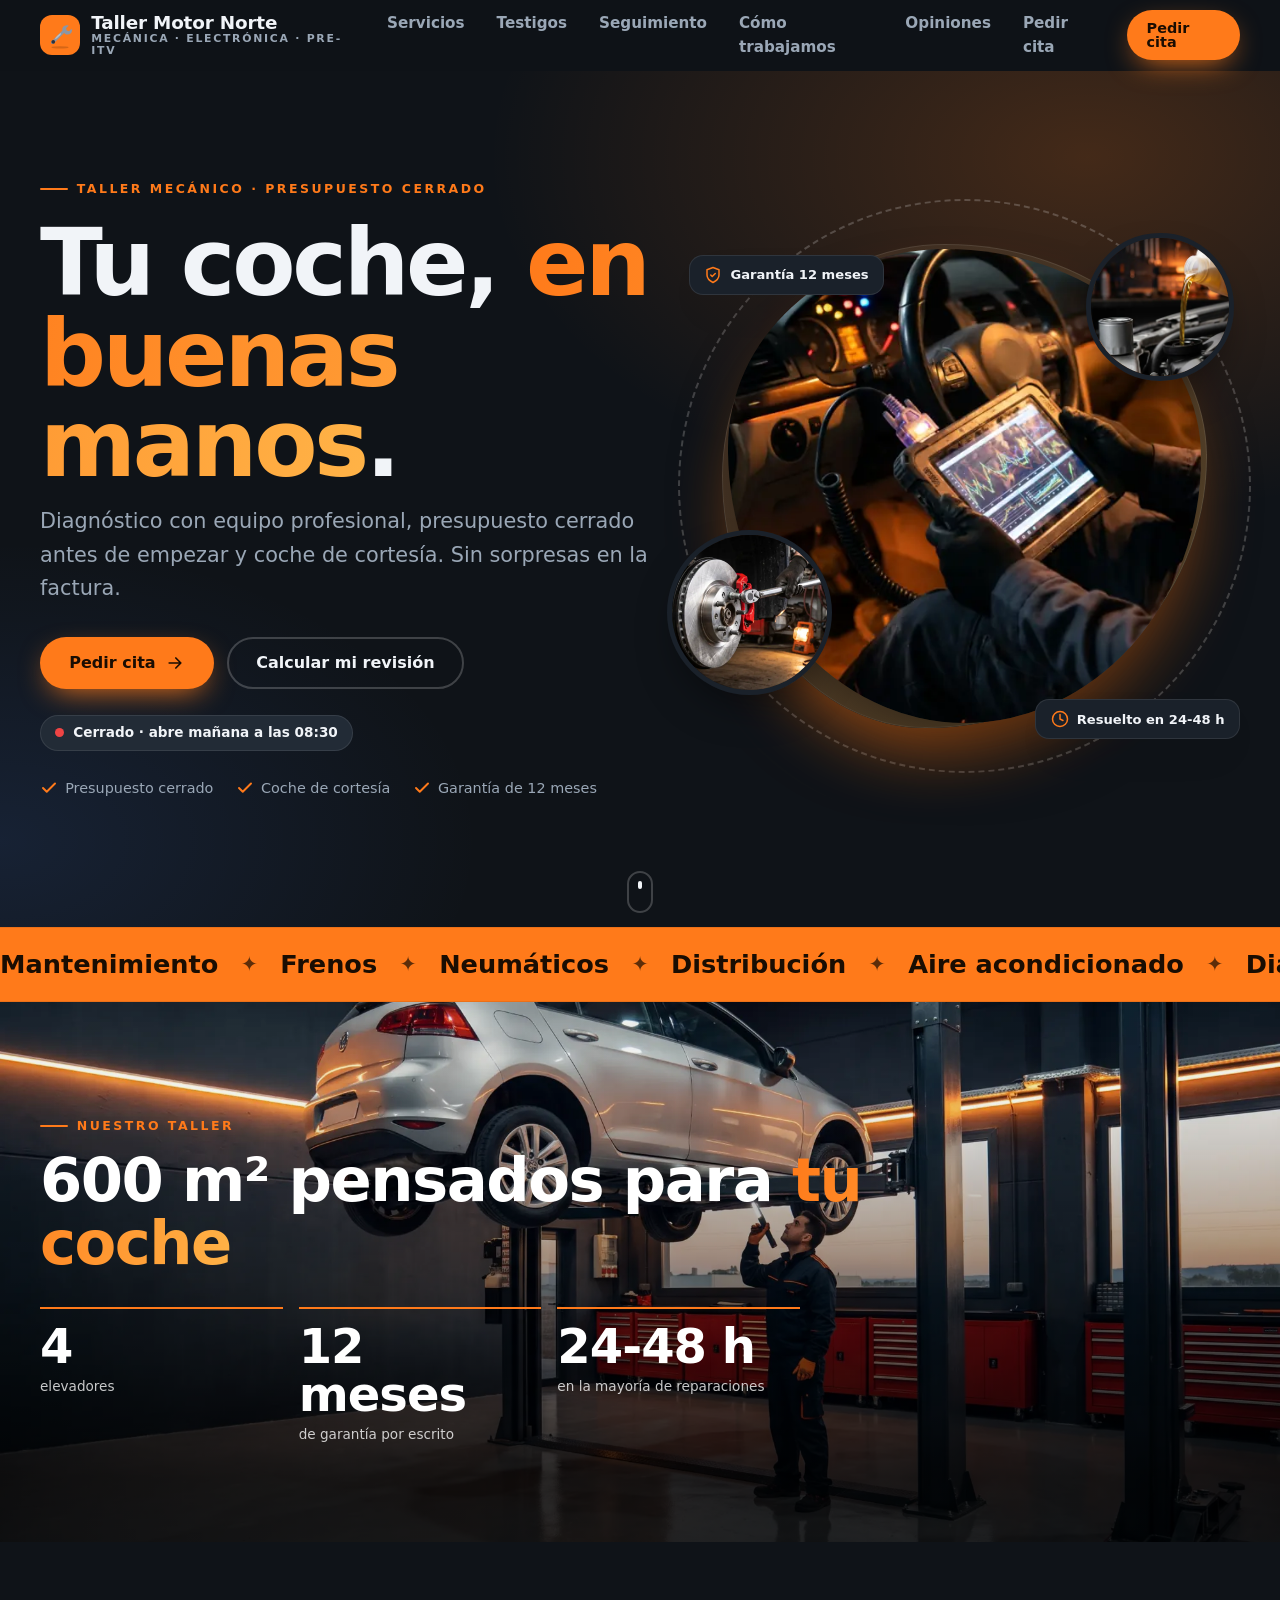
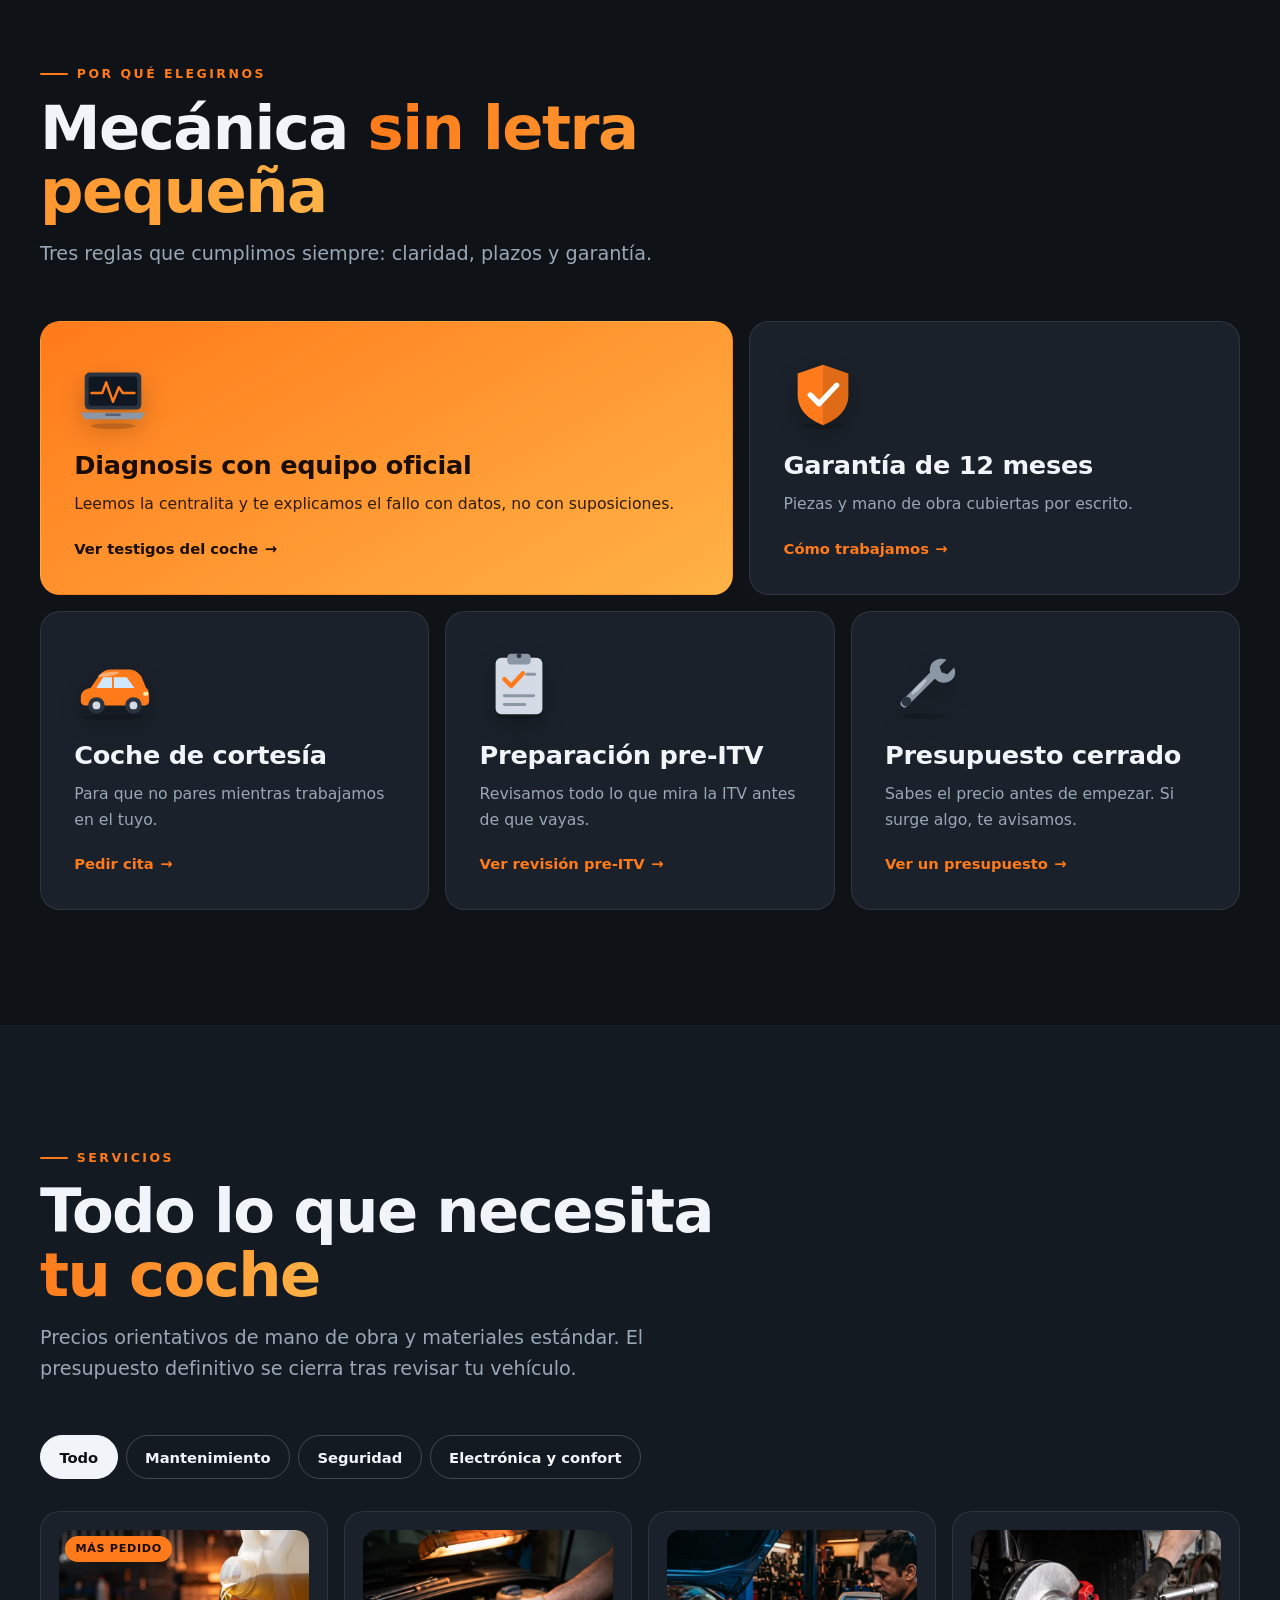
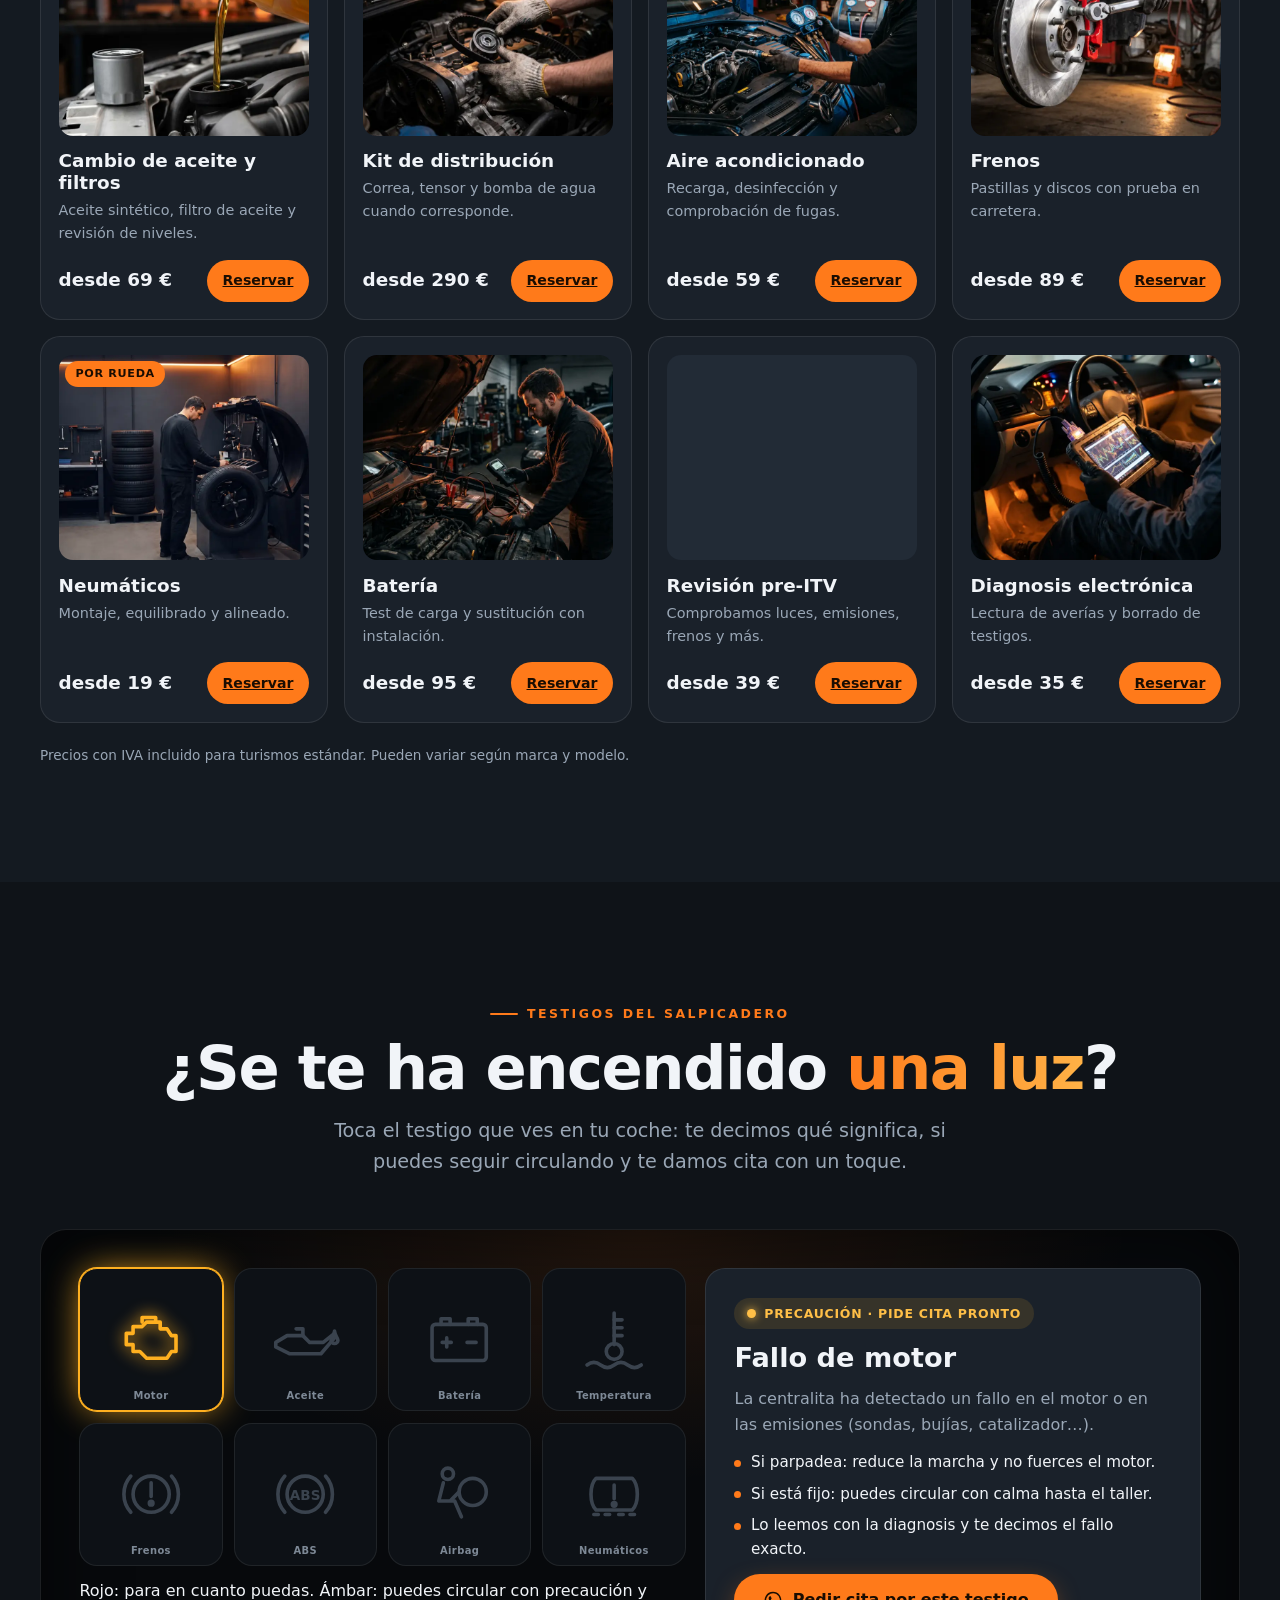
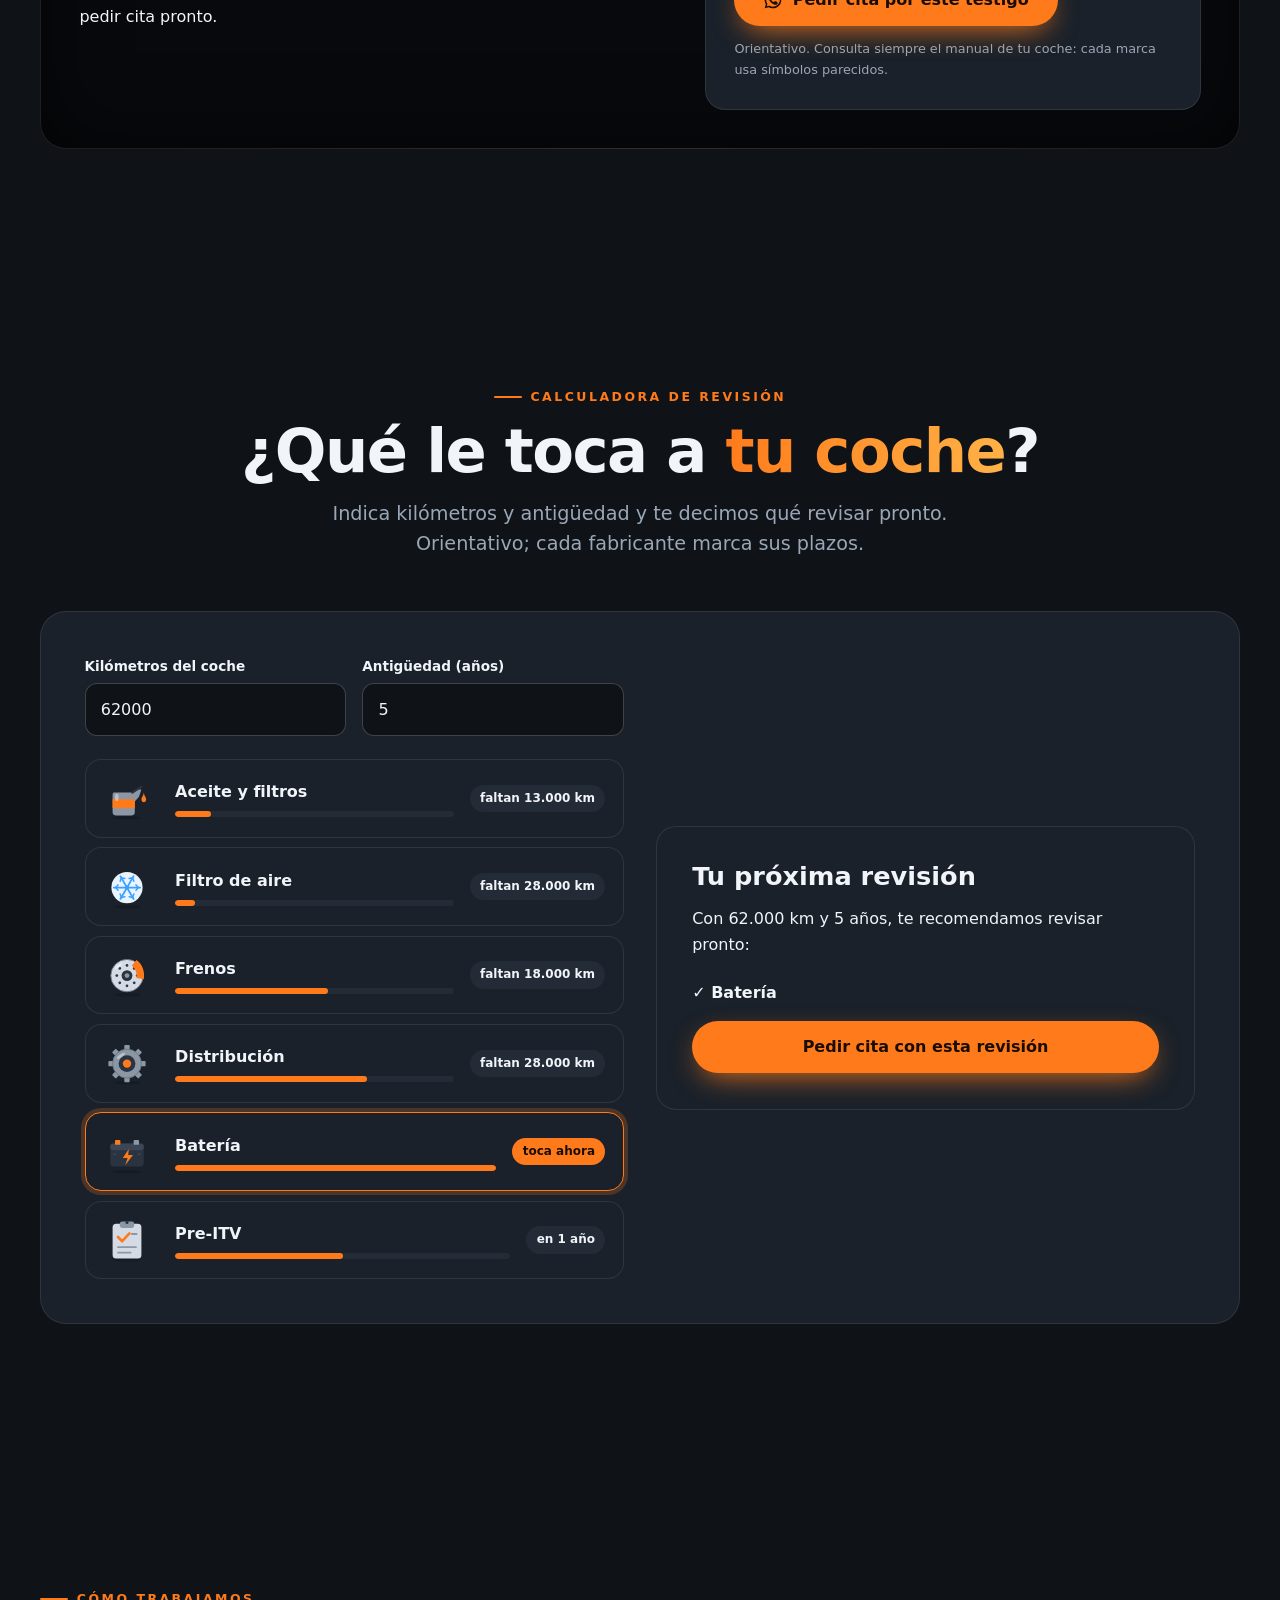
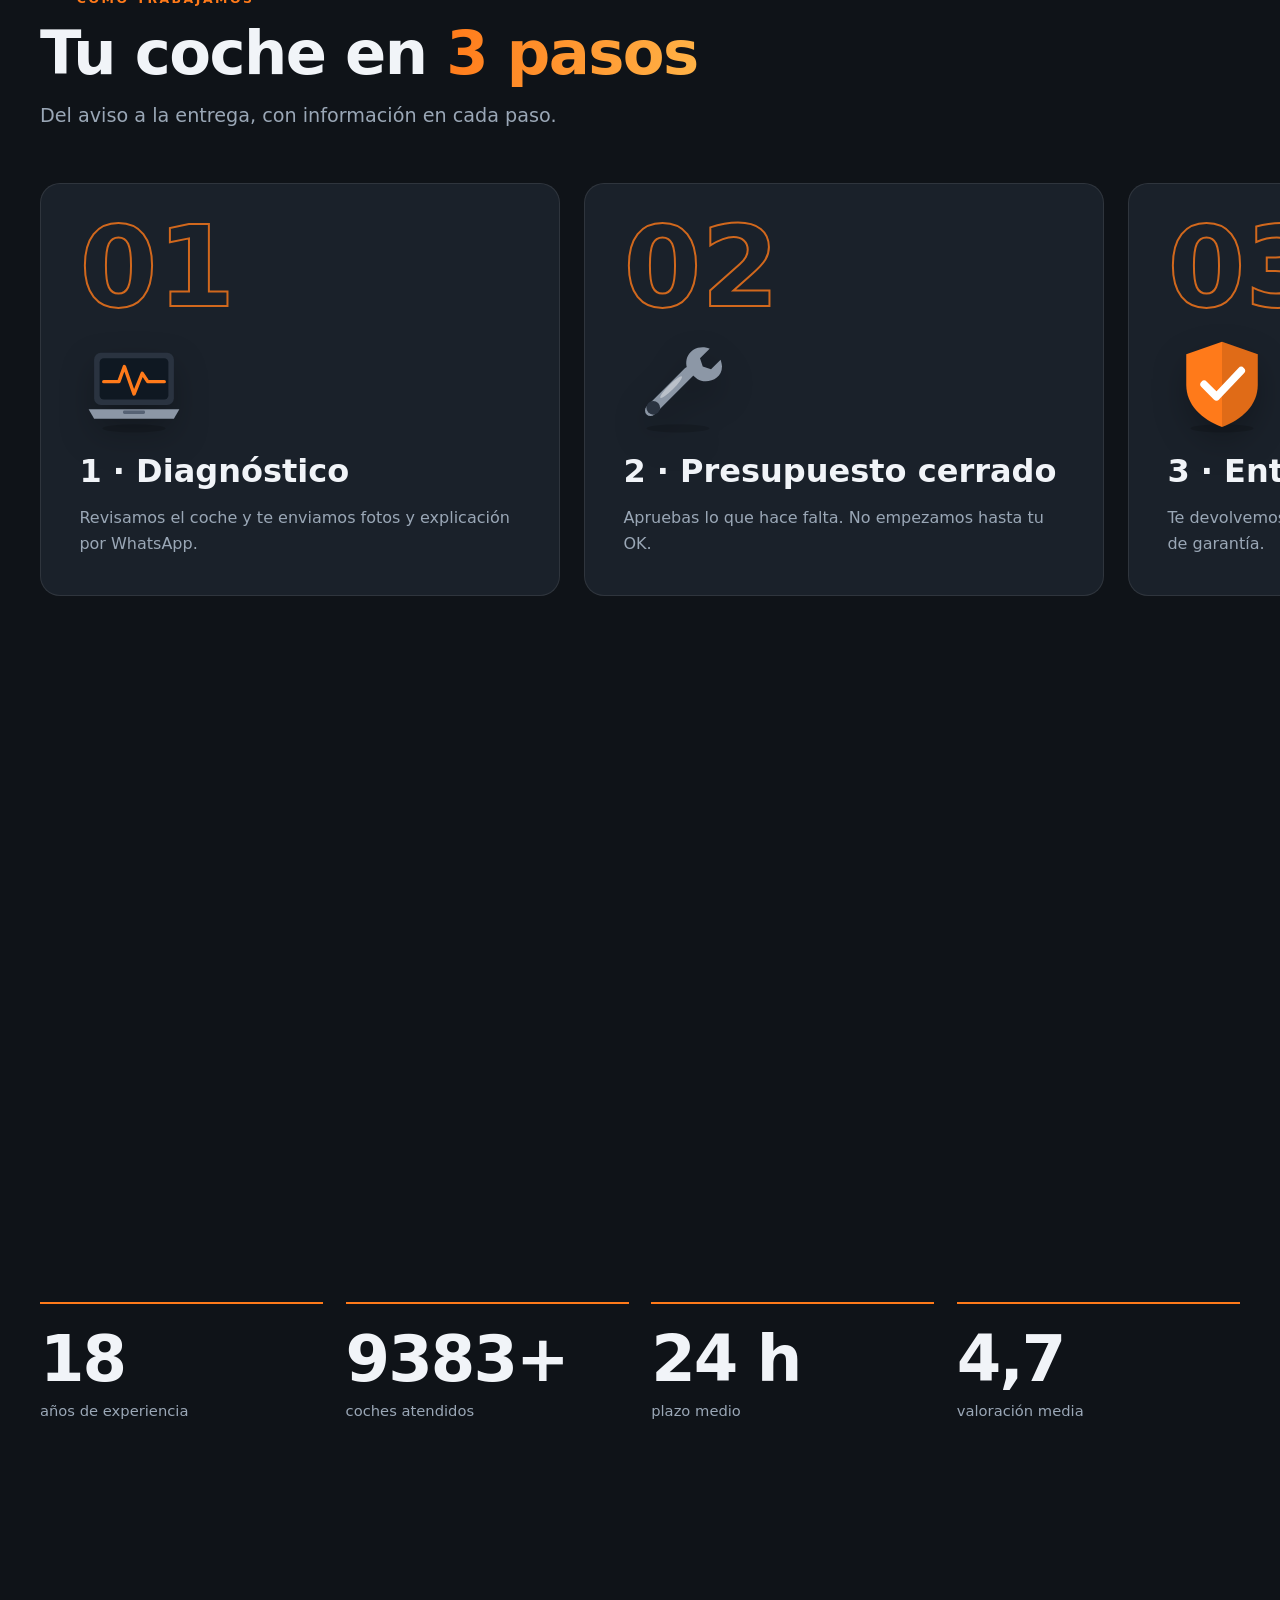
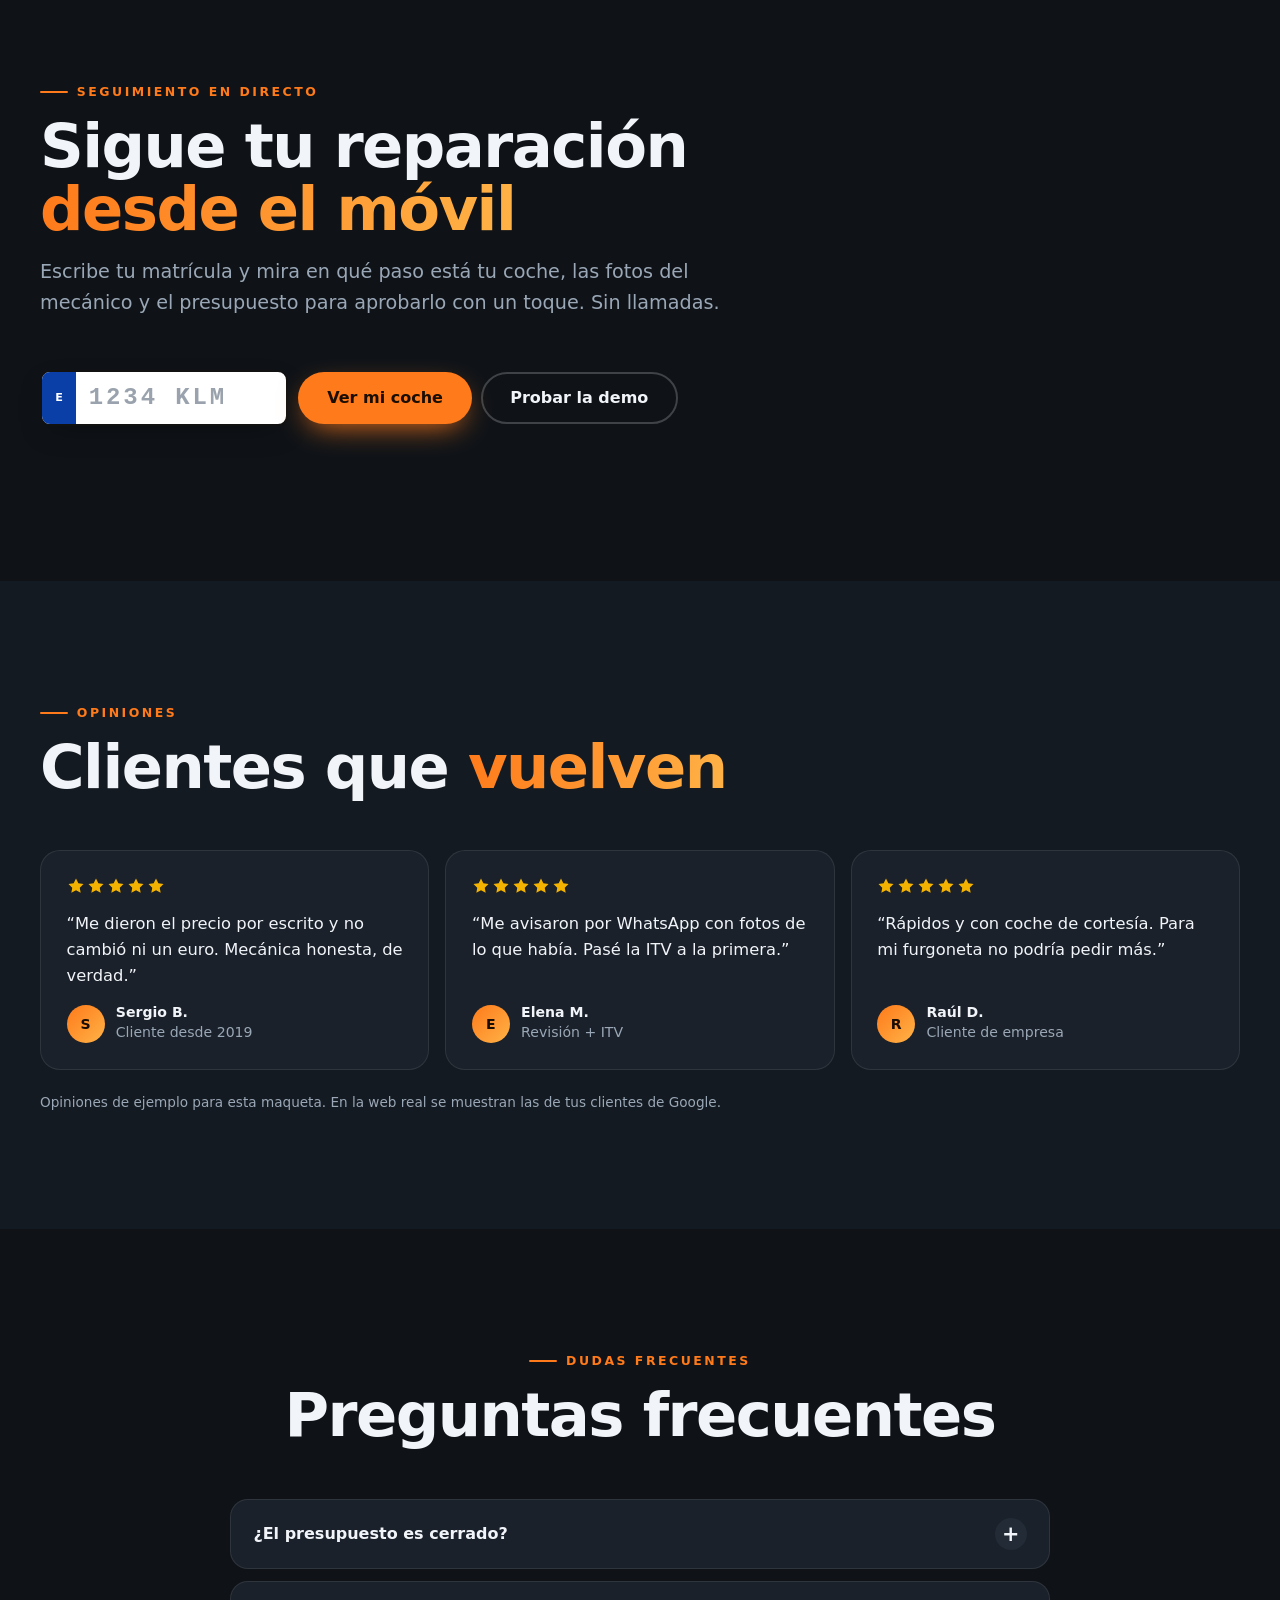
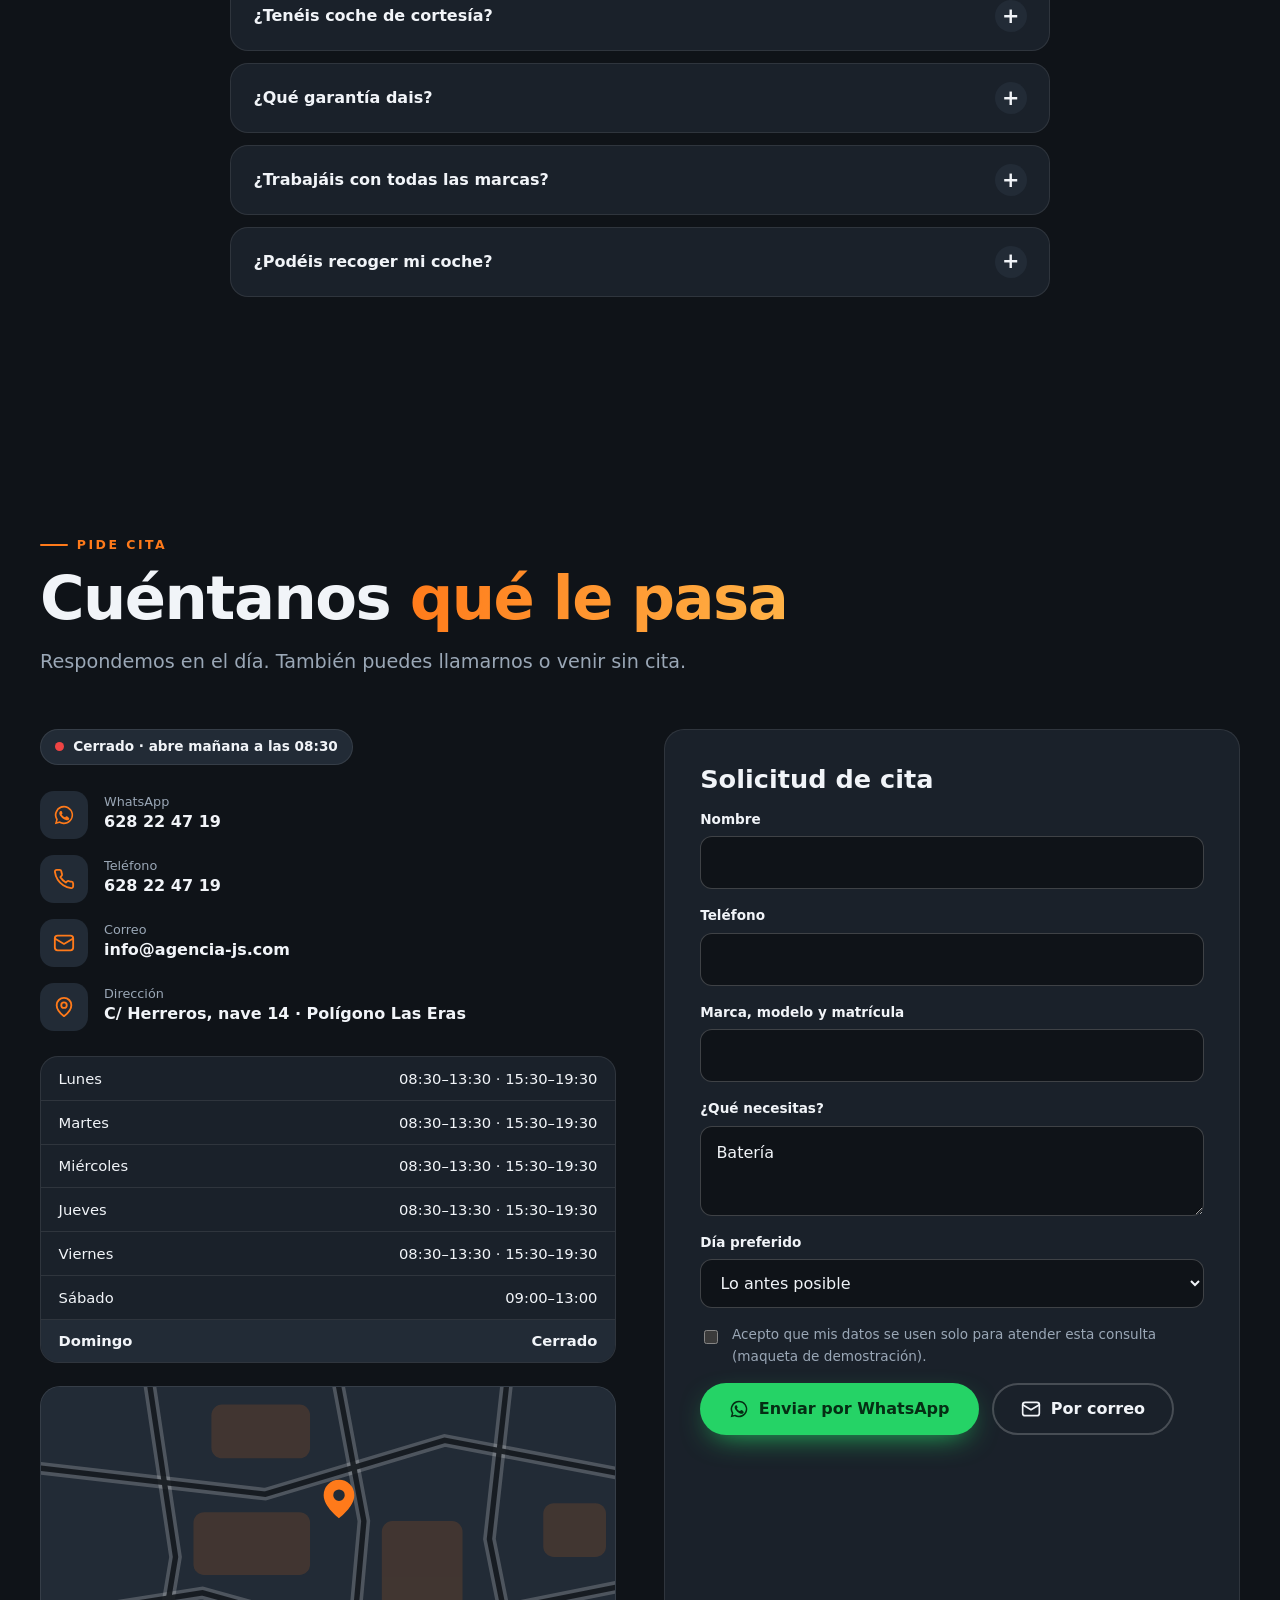
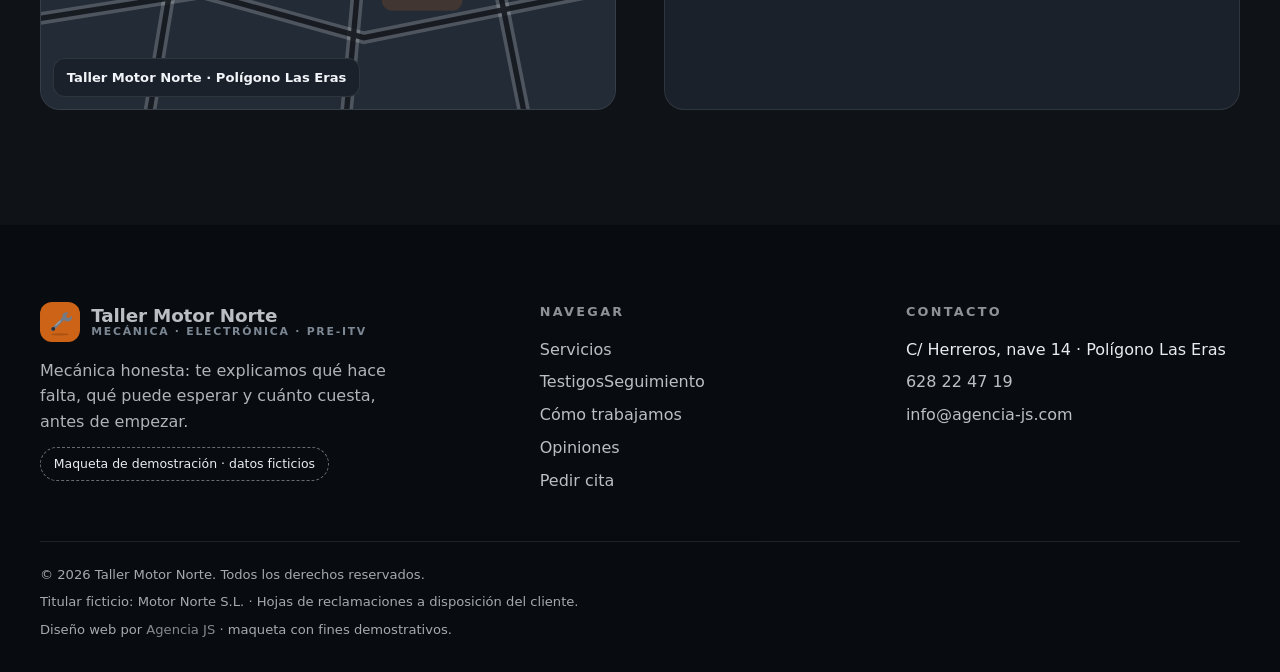
==== commit 24cdaab2: "feat(bento): tarjetas de «por qué elegirnos» pulsables con acción Co-Authored-By: Claude Opus 5.5 <n" ====
--- a/index.html
+++ b/index.html
@@ -295,6 +295,7 @@
 .fx-prog{position:fixed;left:0;top:0;height:3px;width:100%;z-index:100;transform:scaleX(0);transform-origin:0 50%;background:linear-gradient(90deg,var(--brand),var(--brand2));pointer-events:none}
 .hz-wrap{width:min(1200px,100% - 2.5rem);margin-inline:auto}.hz.on .hz-wrap{width:100%;margin:0}.hz.on .hz-h{width:auto;margin:0 0 2rem}.pc .im svg,.bc .ic svg,.hz-c .ic svg{width:100%}.pc .im svg{width:66%}.brand .lg svg{width:30px;height:30px}.dt svg,.ci .ti svg{width:100%}@media(max-width:480px){.brand small{display:none}}</style><script type="application/ld+json">{"@context": "https://schema.org", "@type": "AutoRepair", "name": "Taller Motor Norte", "description": "Taller mecánico con presupuesto cerrado antes de tocar el coche, coche de cortesía y revisión pre-ITV. Calcula tu próxima revisión y pide cita online.", "telephone": "+34628224719", "email": "info@agencia-js.com", "address": {"@type": "PostalAddress", "streetAddress": "C/ Herreros, nave 14 · Polígono Las Eras", "addressLocality": "Polígono Las Eras", "addressCountry": "ES"}, "openingHoursSpecification": [{"@type": "OpeningHoursSpecification", "dayOfWeek": "Monday", "opens": "08:30", "closes": "13:30"}, {"@type": "OpeningHoursSpecification", "dayOfWeek": "Monday", "opens": "15:30", "closes": "19:30"}, {"@type": "OpeningHoursSpecification", "dayOfWeek": "Tuesday", "opens": "08:30", "closes": "13:30"}, {"@type": "OpeningHoursSpecification", "dayOfWeek": "Tuesday", "opens": "15:30", "closes": "19:30"}, {"@type": "OpeningHoursSpecification", "dayOfWeek": "Wednesday", "opens": "08:30", "closes": "13:30"}, {"@type": "OpeningHoursSpecification", "dayOfWeek": "Wednesday", "opens": "15:30", "closes": "19:30"}, {"@type": "OpeningHoursSpecification", "dayOfWeek": "Thursday", "opens": "08:30", "closes": "13:30"}, {"@type": "OpeningHoursSpecification", "dayOfWeek": "Thursday", "opens": "15:30", "closes": "19:30"}, {"@type": "OpeningHoursSpecification", "dayOfWeek": "Friday", "opens": "08:30", "closes": "13:30"}, {"@type": "OpeningHoursSpecification", "dayOfWeek": "Friday", "opens": "15:30", "closes": "19:30"}, {"@type": "OpeningHoursSpecification", "dayOfWeek": "Saturday", "opens": "09:00", "closes": "13:00"}], "priceRange": "€€"}</script><script type="application/ld+json">{"@context": "https://schema.org", "@type": "FAQPage", "mainEntity": [{"@type": "Question", "name": "¿El presupuesto es cerrado?", "acceptedAnswer": {"@type": "Answer", "text": "Sí. Te damos el precio por escrito y no empezamos sin tu aprobación. Si surge algo nuevo, te avisamos antes."}}, {"@type": "Question", "name": "¿Tenéis coche de cortesía?", "acceptedAnswer": {"@type": "Answer", "text": "Disponible en reparaciones de más de un día, previa reserva."}}, {"@type": "Question", "name": "¿Qué garantía dais?", "acceptedAnswer": {"@type": "Answer", "text": "12 meses en piezas y mano de obra, por escrito."}}, {"@type": "Question", "name": "¿Trabajáis con todas las marcas?", "acceptedAnswer": {"@type": "Answer", "text": "Turismos y furgonetas de cualquier marca, incluidos híbridos."}}, {"@type": "Question", "name": "¿Podéis recoger mi coche?", "acceptedAnswer": {"@type": "Answer", "text": "En el municipio, bajo petición, con servicio de recogida y entrega."}}]}</script><link rel="stylesheet" href="extra.css">
 <link rel="stylesheet" href="movil.css">
+<link rel="stylesheet" href="bento.css">
 </head>
 <body>
 <a class="skip" href="#main">Saltar al contenido</a>
@@ -308,7 +309,7 @@
 <div class="cta"><a class="btn btn-main" href="#cita">Pedir cita<svg viewBox="0 0 24 24" fill="none" stroke="currentColor" stroke-width="2" stroke-linecap="round" stroke-linejoin="round" aria-hidden="true" focusable="false"><path d="M5 12h14M13 6l6 6-6 6"/></svg></a><a class="btn btn-ghost" href="#revision">Calcular mi revisión</a></div>
 <div class="pill" data-status><i></i><span>Comprobando horario…</span></div>
 <ul class="trust"><li><svg viewBox="0 0 24 24" fill="none" stroke="currentColor" stroke-width="2.6" stroke-linecap="round" stroke-linejoin="round" aria-hidden="true" focusable="false"><path d="M20 6 9 17l-5-5"/></svg>Presupuesto cerrado</li><li><svg viewBox="0 0 24 24" fill="none" stroke="currentColor" stroke-width="2.6" stroke-linecap="round" stroke-linejoin="round" aria-hidden="true" focusable="false"><path d="M20 6 9 17l-5-5"/></svg>Coche de cortesía</li><li><svg viewBox="0 0 24 24" fill="none" stroke="currentColor" stroke-width="2.6" stroke-linecap="round" stroke-linejoin="round" aria-hidden="true" focusable="false"><path d="M20 6 9 17l-5-5"/></svg>Garantía de 12 meses</li></ul></div>
-<div class="hero-a"><div class="ring"></div><div class="blob"></div><figure class="ph-main"><img src="img/diagnosis.webp" srcset="img/diagnosis-m.webp 720w, img/diagnosis.webp 1400w" sizes="(min-width:960px) 560px, 92vw" width="720" height="720" alt="Mecánico haciendo la diagnosis del coche con una tablet" fetchpriority="high" decoding="async"></figure><div class="ph-it" style="left:-4%;top:58%;width:30%;animation-delay:-1.1s" aria-hidden="true"><img src="img/frenos-m.webp" alt="" width="720" height="720" decoding="async"></div><div class="ph-it" style="left:72%;top:4%;width:27%;animation-delay:-3.3s" aria-hidden="true"><img src="img/aceite-m.webp" alt="" width="720" height="720" decoding="async"></div><div class="chip-f" style="left:0;top:8%;animation-delay:-0s"><svg viewBox="0 0 24 24" fill="none" stroke="currentColor" stroke-width="2" stroke-linecap="round" stroke-linejoin="round" aria-hidden="true" focusable="false"><path d="M12 22s8-4 8-10V5l-8-3-8 3v7c0 6 8 10 8 10z"/><path d="m9 12 2 2 4-4"/></svg>Garantía 12 meses</div><div class="chip-f" style="right:0;bottom:4%;animation-delay:-2s"><svg viewBox="0 0 24 24" fill="none" stroke="currentColor" stroke-width="2" stroke-linecap="round" stroke-linejoin="round" aria-hidden="true" focusable="false"><circle cx="12" cy="12" r="10"/><path d="M12 6v6l4 2"/></svg>Resuelto en 24-48 h</div></div></div><span class="scroll-h" aria-hidden="true"></span></section><div class="mq" aria-hidden="true"><div class="mq-t"><span>Mantenimiento</span><span>Frenos</span><span>Neumáticos</span><span>Distribución</span><span>Aire acondicionado</span><span>Diagnosis electrónica</span><span>Pre-ITV</span><span>Mantenimiento</span><span>Frenos</span><span>Neumáticos</span><span>Distribución</span><span>Aire acondicionado</span><span>Diagnosis electrónica</span><span>Pre-ITV</span></div></div><section class="xb" aria-label="Nuestro taller"><div class="xb-im"><img src="img/banda-m.webp" srcset="img/banda-m.webp 720w, img/banda.webp 2000w" sizes="100vw" alt="Interior del taller con un coche en el elevador" loading="lazy" decoding="async"></div><div class="wrap xb-t"><span class="kicker">Nuestro taller</span><h2 class="h2">600 m² pensados para <em class="g">tu coche</em></h2><div class="xb-s"><div><b>4</b><span>elevadores</span></div><div><b>12 meses</b><span>de garantía por escrito</span></div><div><b>24-48 h</b><span>en la mayoría de reparaciones</span></div></div></div></section><section class="sec" id="porque"><div class="wrap"><div class="head"><span class="kicker">Por qué elegirnos</span><h2 class="h2">Mecánica <em class="g">sin letra pequeña</em></h2><p class=lead>Tres reglas que cumplimos siempre: claridad, plazos y garantía.</p></div><div class="bento mcar"><article class="bc s7 hi rv"><div class="ic"><svg viewBox="0 0 160 160" xmlns="http://www.w3.org/2000/svg" role="img" aria-hidden="true" focusable="false"><ellipse cx="80" cy="146" rx="46" ry="6" fill="#000" opacity="0.16"/><rect x="22" y="36" width="116" height="76" rx="10" fill="#2a3340" /><rect x="30" y="44" width="100" height="60" rx="6" fill="#0f1822" /><path d="M36 78H58L66 56L80 96L92 66L100 78H124" fill="none" stroke="#ff7a1a" stroke-width="5" stroke-linecap="round" stroke-linejoin="round" /><path d="M14 118H146L138 132H22Z" fill="#8c97a6" stroke="none" stroke-width="0" stroke-linecap="round" stroke-linejoin="round" /><rect x="64" y="120" width="32" height="5" rx="2" fill="#566274" /></svg></div><h3>Diagnosis con equipo oficial</h3><p>Leemos la centralita y te explicamos el fallo con datos, no con suposiciones.</p></article><article class="bc s5 rv"><div class="ic"><svg viewBox="0 0 160 160" xmlns="http://www.w3.org/2000/svg" role="img" aria-hidden="true" focusable="false"><ellipse cx="80" cy="146" rx="46" ry="6" fill="#000" opacity="0.16"/><path d="M80 20L132 38V82C132 112 110 132 80 144C50 132 28 112 28 82V38Z" fill="#ff7a1a" stroke="none" stroke-width="0" stroke-linecap="round" stroke-linejoin="round" /><path d="M80 20L132 38V82C132 112 110 132 80 144Z" fill="#000" stroke="none" stroke-width="0" stroke-linecap="round" stroke-linejoin="round" opacity=".12"/><path d="M54 82L72 100L108 62" fill="none" stroke="#fff" stroke-width="11" stroke-linecap="round" stroke-linejoin="round" /></svg></div><h3>Garantía de 12 meses</h3><p>Piezas y mano de obra cubiertas por escrito.</p></article><article class="bc s4 rv"><div class="ic"><svg viewBox="0 0 160 160" xmlns="http://www.w3.org/2000/svg" role="img" aria-hidden="true" focusable="false"><ellipse cx="80" cy="148" rx="64" ry="6" fill="#000" opacity="0.16"/><path d="M14 108C14 96 22 90 34 88L52 62C58 54 66 50 76 50H112C122 50 130 54 138 64L148 88C152 90 154 96 154 104V116C154 120 150 124 146 124H22C18 124 14 120 14 116Z" fill="#ff7a1a" stroke="none" stroke-width="0" stroke-linecap="round" stroke-linejoin="round" /><path d="M60 66H108L124 88H46Z" fill="#cfe7ff" stroke="none" stroke-width="0" stroke-linecap="round" stroke-linejoin="round" /><path d="M80 66V88" fill="none" stroke="#ff7a1a" stroke-width="4" stroke-linecap="round" stroke-linejoin="round" /><circle cx="46" cy="124" r="17" fill="#2a3340" /><circle cx="46" cy="124" r="8" fill="#d5dbe4" /><circle cx="122" cy="124" r="17" fill="#2a3340" /><circle cx="122" cy="124" r="8" fill="#d5dbe4" /><rect x="142" y="96" width="10" height="8" rx="3" fill="#ffe9a8" /><ellipse cx="70" cy="60" rx="22" ry="4" fill="#fff" transform="rotate(-10 70 60)" opacity="0.4"/></svg></div><h3>Coche de cortesía</h3><p>Para que no pares mientras trabajamos en el tuyo.</p></article><article class="bc s4 rv"><div class="ic"><svg viewBox="0 0 160 160" xmlns="http://www.w3.org/2000/svg" role="img" aria-hidden="true" focusable="false"><ellipse cx="80" cy="146" rx="46" ry="6" fill="#000" opacity="0.16"/><rect x="32" y="26" width="96" height="116" rx="12" fill="#d5dbe4" /><rect x="56" y="18" width="48" height="22" rx="8" fill="#8c97a6" /><circle cx="80" cy="22" r="5" fill="#2a3340" /><path d="M50 70L64 84L88 58" fill="none" stroke="#ff7a1a" stroke-width="9" stroke-linecap="round" stroke-linejoin="round" /><line x1="50" y1="104" x2="110" y2="104" stroke="#8c97a6" stroke-width="6" stroke-linecap="round" /><line x1="50" y1="122" x2="92" y2="122" stroke="#8c97a6" stroke-width="6" stroke-linecap="round" /><path d="M96 60H112" fill="none" stroke="#8c97a6" stroke-width="6" stroke-linecap="round" stroke-linejoin="round" /></svg></div><h3>Preparación pre-ITV</h3><p>Revisamos todo lo que mira la ITV antes de que vayas.</p></article><article class="bc s4 rv"><div class="ic"><svg viewBox="0 0 160 160" xmlns="http://www.w3.org/2000/svg" role="img" aria-hidden="true" focusable="false"><ellipse cx="80" cy="146" rx="46" ry="6" fill="#000" opacity="0.16"/><path d="M40 120L96 64" fill="none" stroke="#8c97a6" stroke-width="16" stroke-linecap="round" stroke-linejoin="round" /><path d="M96 64C86 48 96 28 116 28C122 28 126 30 126 30L112 44L116 56L128 60L142 46C142 46 144 52 144 56C144 76 120 82 108 74" fill="#8c97a6" stroke="none" stroke-width="0" stroke-linecap="round" stroke-linejoin="round" /><circle cx="44" cy="116" r="10" fill="#2a3340" /><ellipse cx="70" cy="86" rx="22" ry="4" fill="#fff" transform="rotate(-45 70 86)" opacity="0.4"/></svg></div><h3>Presupuesto cerrado</h3><p>Sabes el precio antes de empezar. Si surge algo, te avisamos.</p></article></div></div></section><section class="sec alt" id="servicios"><div class="wrap"><div class="head"><span class="kicker">Servicios</span><h2 class="h2">Todo lo que necesita <em class="g">tu coche</em></h2><p class=lead>Precios orientativos de mano de obra y materiales estándar. El presupuesto definitivo se cierra tras revisar tu vehículo.</p></div><div class="tabs" role="tablist" aria-label="Categorías" data-tabs="#cat-grid"><button class="tab" role="tab" type="button" data-cat="all" aria-selected="true">Todo</button><button class="tab" role="tab" type="button" data-cat="mant" aria-selected="false">Mantenimiento</button><button class="tab" role="tab" type="button" data-cat="seg" aria-selected="false">Seguridad</button><button class="tab" role="tab" type="button" data-cat="elec" aria-selected="false">Electrónica y confort</button></div><div class="grid m2" id="cat-grid"><article class="pc rv" data-id="aceite" data-cat="mant"><span class="tg">Más pedido</span><div class="im ph"><img src="img/aceite-m.webp" srcset="img/aceite-m.webp 720w, img/aceite.webp 1400w" sizes="(min-width:960px) 290px, (min-width:600px) 45vw, 92vw" alt="Cambio de aceite sintético en el motor" width="720" height="576" loading="lazy" decoding="async"></div><h3>Cambio de aceite y filtros</h3><p>Aceite sintético, filtro de aceite y revisión de niveles.</p><div class="bt"><span class="pr">desde 69 €<small></small></span><a class="add" href="#cita" aria-label="Reservar Cambio de aceite y filtros">Reservar</a></div></article><article class="pc rv" data-id="distribucion" data-cat="mant"><div class="im ph"><img src="img/distribucion-m.webp" srcset="img/distribucion-m.webp 720w, img/distribucion.webp 1400w" sizes="(min-width:960px) 290px, (min-width:600px) 45vw, 92vw" alt="Montaje de kit de distribución" width="720" height="576" loading="lazy" decoding="async"></div><h3>Kit de distribución</h3><p>Correa, tensor y bomba de agua cuando corresponde.</p><div class="bt"><span class="pr">desde 290 €<small></small></span><a class="add" href="#cita" aria-label="Reservar Kit de distribución">Reservar</a></div></article><article class="pc rv" data-id="aire" data-cat="elec"><div class="im ph"><img src="img/aire-m.webp" srcset="img/aire-m.webp 720w, img/aire.webp 1400w" sizes="(min-width:960px) 290px, (min-width:600px) 45vw, 92vw" alt="Recarga del aire acondicionado" width="720" height="576" loading="lazy" decoding="async"></div><h3>Aire acondicionado</h3><p>Recarga, desinfección y comprobación de fugas.</p><div class="bt"><span class="pr">desde 59 €<small></small></span><a class="add" href="#cita" aria-label="Reservar Aire acondicionado">Reservar</a></div></article><article class="pc rv" data-id="frenos" data-cat="seg"><div class="im ph"><img src="img/frenos-m.webp" srcset="img/frenos-m.webp 720w, img/frenos.webp 1400w" sizes="(min-width:960px) 290px, (min-width:600px) 45vw, 92vw" alt="Disco y pinza de freno nuevos" width="720" height="576" loading="lazy" decoding="async"></div><h3>Frenos</h3><p>Pastillas y discos con prueba en carretera.</p><div class="bt"><span class="pr">desde 89 €<small></small></span><a class="add" href="#cita" aria-label="Reservar Frenos">Reservar</a></div></article><article class="pc rv" data-id="neumaticos" data-cat="seg"><span class="tg">Por rueda</span><div class="im ph"><img src="img/neumaticos-m.webp" srcset="img/neumaticos-m.webp 720w, img/neumaticos.webp 1400w" sizes="(min-width:960px) 290px, (min-width:600px) 45vw, 92vw" alt="Equilibrado de neumático" width="720" height="576" loading="lazy" decoding="async"></div><h3>Neumáticos</h3><p>Montaje, equilibrado y alineado.</p><div class="bt"><span class="pr">desde 19 €<small></small></span><a class="add" href="#cita" aria-label="Reservar Neumáticos">Reservar</a></div></article><article class="pc rv" data-id="bateria" data-cat="elec"><div class="im ph"><img src="img/bateria-m.webp" srcset="img/bateria-m.webp 720w, img/bateria.webp 1400w" sizes="(min-width:960px) 290px, (min-width:600px) 45vw, 92vw" alt="Test de batería" width="720" height="576" loading="lazy" decoding="async"></div><h3>Batería</h3><p>Test de carga y sustitución con instalación.</p><div class="bt"><span class="pr">desde 95 €<small></small></span><a class="add" href="#cita" aria-label="Reservar Batería">Reservar</a></div></article><article class="pc rv" data-id="itv" data-cat="seg"><div class="im ph"><img src="img/itv-m.webp" srcset="img/itv-m.webp 720w, img/itv.webp 1400w" sizes="(min-width:960px) 290px, (min-width:600px) 45vw, 92vw" alt="Revisión de luces antes de la ITV" width="720" height="576" loading="lazy" decoding="async"></div><h3>Revisión pre-ITV</h3><p>Comprobamos luces, emisiones, frenos y más.</p><div class="bt"><span class="pr">desde 39 €<small></small></span><a class="add" href="#cita" aria-label="Reservar Revisión pre-ITV">Reservar</a></div></article><article class="pc rv" data-id="diagnosis" data-cat="elec"><div class="im ph"><img src="img/diagnosis-m.webp" srcset="img/diagnosis-m.webp 720w, img/diagnosis.webp 1400w" sizes="(min-width:960px) 290px, (min-width:600px) 45vw, 92vw" alt="Diagnosis electrónica con tablet" width="720" height="576" loading="lazy" decoding="async"></div><h3>Diagnosis electrónica</h3><p>Lectura de averías y borrado de testigos.</p><div class="bt"><span class="pr">desde 35 €<small></small></span><a class="add" href="#cita" aria-label="Reservar Diagnosis electrónica">Reservar</a></div></article></div><p class="note">Precios con IVA incluido para turismos estándar. Pueden variar según marca y modelo.</p></div></section><section class="sec" id="testigos"><div class="wrap"><div class="head c"><span class="kicker">Testigos del salpicadero</span><h2 class="h2 wide">¿Se te ha encendido <em class="g">una luz</em>?</h2><p class=lead>Toca el testigo que ves en tu coche: te decimos qué significa, si puedes seguir circulando y te damos cita con un toque.</p></div><div class="dash rv" id="dash"></div></div></section><section class="sec" id="revision"><div class="wrap"><div class="head c"><span class="kicker">Calculadora de revisión</span><h2 class="h2 wide">¿Qué le toca a <em class="g">tu coche</em>?</h2><p class=lead>Indica kilómetros y antigüedad y te decimos qué revisar pronto. Orientativo; cada fabricante marca sus plazos.</p></div><div class="mod rv" id="mod"></div></div></section><section class="sec hz" id="proceso"><div class="hz-in"><div class="wrap hz-h"><div class="head"><span class="kicker">Cómo trabajamos</span><h2 class="h2">Tu coche en <em class="g">3 pasos</em></h2><p class=lead>Del aviso a la entrega, con información en cada paso.</p></div></div><div class="wrap hz-wrap" style="width:100%"><div class="hz-t mcar"><article class="hz-c"><span class="n">01</span><div class="ic"><svg viewBox="0 0 160 160" xmlns="http://www.w3.org/2000/svg" role="img" aria-hidden="true" focusable="false"><ellipse cx="80" cy="146" rx="46" ry="6" fill="#000" opacity="0.16"/><rect x="22" y="36" width="116" height="76" rx="10" fill="#2a3340" /><rect x="30" y="44" width="100" height="60" rx="6" fill="#0f1822" /><path d="M36 78H58L66 56L80 96L92 66L100 78H124" fill="none" stroke="#ff7a1a" stroke-width="5" stroke-linecap="round" stroke-linejoin="round" /><path d="M14 118H146L138 132H22Z" fill="#8c97a6" stroke="none" stroke-width="0" stroke-linecap="round" stroke-linejoin="round" /><rect x="64" y="120" width="32" height="5" rx="2" fill="#566274" /></svg></div><h3>1 · Diagnóstico</h3><p>Revisamos el coche y te enviamos fotos y explicación por WhatsApp.</p></article><article class="hz-c"><span class="n">02</span><div class="ic"><svg viewBox="0 0 160 160" xmlns="http://www.w3.org/2000/svg" role="img" aria-hidden="true" focusable="false"><ellipse cx="80" cy="146" rx="46" ry="6" fill="#000" opacity="0.16"/><path d="M40 120L96 64" fill="none" stroke="#8c97a6" stroke-width="16" stroke-linecap="round" stroke-linejoin="round" /><path d="M96 64C86 48 96 28 116 28C122 28 126 30 126 30L112 44L116 56L128 60L142 46C142 46 144 52 144 56C144 76 120 82 108 74" fill="#8c97a6" stroke="none" stroke-width="0" stroke-linecap="round" stroke-linejoin="round" /><circle cx="44" cy="116" r="10" fill="#2a3340" /><ellipse cx="70" cy="86" rx="22" ry="4" fill="#fff" transform="rotate(-45 70 86)" opacity="0.4"/></svg></div><h3>2 · Presupuesto cerrado</h3><p>Apruebas lo que hace falta. No empezamos hasta tu OK.</p></article><article class="hz-c"><span class="n">03</span><div class="ic"><svg viewBox="0 0 160 160" xmlns="http://www.w3.org/2000/svg" role="img" aria-hidden="true" focusable="false"><ellipse cx="80" cy="146" rx="46" ry="6" fill="#000" opacity="0.16"/><path d="M80 20L132 38V82C132 112 110 132 80 144C50 132 28 112 28 82V38Z" fill="#ff7a1a" stroke="none" stroke-width="0" stroke-linecap="round" stroke-linejoin="round" /><path d="M80 20L132 38V82C132 112 110 132 80 144Z" fill="#000" stroke="none" stroke-width="0" stroke-linecap="round" stroke-linejoin="round" opacity=".12"/><path d="M54 82L72 100L108 62" fill="none" stroke="#fff" stroke-width="11" stroke-linecap="round" stroke-linejoin="round" /></svg></div><h3>3 · Entrega y garantía</h3><p>Te devolvemos el coche con la pieza vieja y 12 meses de garantía.</p></article></div></div></div></section><section class="sec" aria-label="Datos"><div class="wrap"><div class="stats"><div class="sx rv"><b data-count="18" data-dec="0" data-suf="">18</b><span>años de experiencia</span></div><div class="sx rv"><b data-count="9500" data-dec="0" data-suf="+">9500+</b><span>coches atendidos</span></div><div class="sx rv"><b data-count="24" data-dec="0" data-suf=" h">24 h</b><span>plazo medio</span></div><div class="sx rv"><b data-count="4.8" data-dec="1" data-suf="">4,8</b><span>valoración media</span></div></div></div></section><section class="sec" id="seguimiento"><div class="wrap"><div class="head"><span class="kicker">Seguimiento en directo</span><h2 class="h2">Sigue tu reparación <em class="g">desde el móvil</em></h2><p class=lead>Escribe tu matrícula y mira en qué paso está tu coche, las fotos del mecánico y el presupuesto para aprobarlo con un toque. Sin llamadas.</p></div><div class="trk rv" id="trk"></div></div></section><section class="sec alt" id="opiniones"><div class="wrap"><div class="head"><span class="kicker">Opiniones</span><h2 class="h2">Clientes que <em class="g">vuelven</em></h2></div><div class="rv-l mcar"><figure class="rc rv"><div class="stars" role="img" aria-label="5 de 5 estrellas"><svg viewBox="0 0 24 24" fill="currentColor" aria-hidden="true" focusable="false"><path d="m12 2 3.100 6.300 6.900 1-5 4.900 1.200 6.800L12 17.700 5.800 21l1.200-6.800-5-4.900 6.900-1z"/></svg><svg viewBox="0 0 24 24" fill="currentColor" aria-hidden="true" focusable="false"><path d="m12 2 3.100 6.300 6.900 1-5 4.900 1.200 6.800L12 17.700 5.800 21l1.200-6.800-5-4.900 6.900-1z"/></svg><svg viewBox="0 0 24 24" fill="currentColor" aria-hidden="true" focusable="false"><path d="m12 2 3.100 6.300 6.900 1-5 4.900 1.200 6.800L12 17.700 5.800 21l1.200-6.800-5-4.900 6.900-1z"/></svg><svg viewBox="0 0 24 24" fill="currentColor" aria-hidden="true" focusable="false"><path d="m12 2 3.100 6.300 6.900 1-5 4.900 1.200 6.800L12 17.700 5.800 21l1.200-6.800-5-4.900 6.900-1z"/></svg><svg viewBox="0 0 24 24" fill="currentColor" aria-hidden="true" focusable="false"><path d="m12 2 3.100 6.300 6.900 1-5 4.900 1.200 6.800L12 17.700 5.800 21l1.200-6.800-5-4.900 6.900-1z"/></svg></div><p>“Me dieron el precio por escrito y no cambió ni un euro. Mecánica honesta, de verdad.”</p><footer><span class="av">S</span><span><b>Sergio B.</b>Cliente desde 2019</span></footer></figure><figure class="rc rv"><div class="stars" role="img" aria-label="5 de 5 estrellas"><svg viewBox="0 0 24 24" fill="currentColor" aria-hidden="true" focusable="false"><path d="m12 2 3.100 6.300 6.900 1-5 4.900 1.200 6.800L12 17.700 5.800 21l1.200-6.800-5-4.900 6.900-1z"/></svg><svg viewBox="0 0 24 24" fill="currentColor" aria-hidden="true" focusable="false"><path d="m12 2 3.100 6.300 6.900 1-5 4.900 1.200 6.800L12 17.700 5.800 21l1.200-6.800-5-4.900 6.900-1z"/></svg><svg viewBox="0 0 24 24" fill="currentColor" aria-hidden="true" focusable="false"><path d="m12 2 3.100 6.300 6.900 1-5 4.900 1.200 6.800L12 17.700 5.800 21l1.200-6.800-5-4.900 6.900-1z"/></svg><svg viewBox="0 0 24 24" fill="currentColor" aria-hidden="true" focusable="false"><path d="m12 2 3.100 6.300 6.900 1-5 4.900 1.200 6.800L12 17.700 5.800 21l1.200-6.800-5-4.900 6.900-1z"/></svg><svg viewBox="0 0 24 24" fill="currentColor" aria-hidden="true" focusable="false"><path d="m12 2 3.100 6.300 6.900 1-5 4.900 1.200 6.800L12 17.700 5.800 21l1.200-6.800-5-4.900 6.900-1z"/></svg></div><p>“Me avisaron por WhatsApp con fotos de lo que había. Pasé la ITV a la primera.”</p><footer><span class="av">E</span><span><b>Elena M.</b>Revisión + ITV</span></footer></figure><figure class="rc rv"><div class="stars" role="img" aria-label="5 de 5 estrellas"><svg viewBox="0 0 24 24" fill="currentColor" aria-hidden="true" focusable="false"><path d="m12 2 3.100 6.300 6.900 1-5 4.900 1.200 6.800L12 17.700 5.800 21l1.200-6.800-5-4.900 6.900-1z"/></svg><svg viewBox="0 0 24 24" fill="currentColor" aria-hidden="true" focusable="false"><path d="m12 2 3.100 6.300 6.900 1-5 4.900 1.200 6.800L12 17.700 5.800 21l1.200-6.800-5-4.900 6.900-1z"/></svg><svg viewBox="0 0 24 24" fill="currentColor" aria-hidden="true" focusable="false"><path d="m12 2 3.100 6.300 6.900 1-5 4.900 1.200 6.800L12 17.700 5.800 21l1.200-6.800-5-4.900 6.900-1z"/></svg><svg viewBox="0 0 24 24" fill="currentColor" aria-hidden="true" focusable="false"><path d="m12 2 3.100 6.300 6.900 1-5 4.900 1.200 6.800L12 17.700 5.800 21l1.200-6.800-5-4.900 6.900-1z"/></svg><svg viewBox="0 0 24 24" fill="currentColor" aria-hidden="true" focusable="false"><path d="m12 2 3.100 6.300 6.900 1-5 4.900 1.200 6.800L12 17.700 5.800 21l1.200-6.800-5-4.900 6.900-1z"/></svg></div><p>“Rápidos y con coche de cortesía. Para mi furgoneta no podría pedir más.”</p><footer><span class="av">R</span><span><b>Raúl D.</b>Cliente de empresa</span></footer></figure></div><p class="note">Opiniones de ejemplo para esta maqueta. En la web real se muestran las de tus clientes de Google.</p></div></section><section class="sec" id="faq"><div class="wrap"><div class="head c"><span class="kicker">Dudas frecuentes</span><h2 class="h2">Preguntas frecuentes</h2></div><div class="faq"><details class="fq rv"><summary>¿El presupuesto es cerrado?</summary><p>Sí. Te damos el precio por escrito y no empezamos sin tu aprobación. Si surge algo nuevo, te avisamos antes.</p></details><details class="fq rv"><summary>¿Tenéis coche de cortesía?</summary><p>Disponible en reparaciones de más de un día, previa reserva.</p></details><details class="fq rv"><summary>¿Qué garantía dais?</summary><p>12 meses en piezas y mano de obra, por escrito.</p></details><details class="fq rv"><summary>¿Trabajáis con todas las marcas?</summary><p>Turismos y furgonetas de cualquier marca, incluidos híbridos.</p></details><details class="fq rv"><summary>¿Podéis recoger mi coche?</summary><p>En el municipio, bajo petición, con servicio de recogida y entrega.</p></details></div></div></section><section class="sec" id="cita"><div class="wrap"><div class="head"><span class="kicker">Pide cita</span><h2 class="h2">Cuéntanos <em class="g">qué le pasa</em></h2><p class=lead>Respondemos en el día. También puedes llamarnos o venir sin cita.</p></div><div class="ct"><div><div class="pill" data-status style="margin-top:0"><i></i><span>Comprobando horario…</span></div><div class="info"><a href="https://wa.me/34628224719"><span class="ib"><svg viewBox="0 0 24 24" fill="currentColor" aria-hidden="true" focusable="false"><path d="M12 2a10 10 0 0 0-8.6 15.1L2 22l5-1.3A10 10 0 1 0 12 2zm0 18.2a8.2 8.2 0 0 1-4.2-1.2l-.3-.2-3 .8.8-2.9-.2-.3A8.2 8.2 0 1 1 12 20.200zm4.500-6.100c-.2-.1-1.500-.7-1.700-.8-.2-.1-.4-.1-.6.100l-.8 1c-.1.200-.3.200-.5.100a6.700 6.700 0 0 1-3.300-2.900c-.2-.4.200-.4.700-1.300.1-.2 0-.3 0-.5l-.8-1.800c-.2-.5-.4-.4-.6-.4h-.5a1 1 0 0 0-.7.3 3 3 0 0 0-.9 2.200 5.200 5.200 0 0 0 1.100 2.800 11.900 11.900 0 0 0 4.600 4.100c1.700.7 2.400.8 3.200.7.500-.1 1.500-.6 1.800-1.200s.2-1.100.1-1.200-.3-.2-.5-.3z"/></svg></span><span><small>WhatsApp</small><b>628 22 47 19</b></span></a><a href="tel:+34628224719"><span class="ib"><svg viewBox="0 0 24 24" fill="none" stroke="currentColor" stroke-width="2" stroke-linecap="round" stroke-linejoin="round" aria-hidden="true" focusable="false"><path d="M22 16.9v3a2 2 0 0 1-2.200 2 19.800 19.800 0 0 1-8.600-3.100 19.500 19.500 0 0 1-6-6A19.800 19.800 0 0 1 2.100 4.200 2 2 0 0 1 4.100 2h3a2 2 0 0 1 2 1.700c.1 1 .4 1.900.7 2.800a2 2 0 0 1-.5 2.100L8 9.900a16 16 0 0 0 6 6l1.300-1.300a2 2 0 0 1 2.100-.4c.9.300 1.800.6 2.800.7a2 2 0 0 1 1.700 2z"/></svg></span><span><small>Teléfono</small><b>628 22 47 19</b></span></a><a href="mailto:info@agencia-js.com"><span class="ib"><svg viewBox="0 0 24 24" fill="none" stroke="currentColor" stroke-width="2" stroke-linecap="round" stroke-linejoin="round" aria-hidden="true" focusable="false"><rect x="2" y="4" width="20" height="16" rx="3"/><path d="m22 7-10 6L2 7"/></svg></span><span><small>Correo</small><b>info@agencia-js.com</b></span></a><div class="r"><span class="ib"><svg viewBox="0 0 24 24" fill="none" stroke="currentColor" stroke-width="2" stroke-linecap="round" stroke-linejoin="round" aria-hidden="true" focusable="false"><path d="M20 10c0 6-8 12-8 12S4 16 4 10a8 8 0 0 1 16 0z"/><circle cx="12" cy="10" r="3"/></svg></span><span><small>Dirección</small><b>C/ Herreros, nave 14 · Polígono Las Eras</b></span></div></div><div class="hrs" aria-label="Horario"><div data-day="0"><span>Lunes</span><span>08:30–13:30 · 15:30–19:30</span></div><div data-day="1"><span>Martes</span><span>08:30–13:30 · 15:30–19:30</span></div><div data-day="2"><span>Miércoles</span><span>08:30–13:30 · 15:30–19:30</span></div><div data-day="3"><span>Jueves</span><span>08:30–13:30 · 15:30–19:30</span></div><div data-day="4"><span>Viernes</span><span>08:30–13:30 · 15:30–19:30</span></div><div data-day="5"><span>Sábado</span><span>09:00–13:00</span></div><div data-day="6"><span>Domingo</span><span>Cerrado</span></div></div><div class="map mhide" role="img" aria-label="Mapa esquemático de la ubicación"><svg viewBox="0 0 640 360" preserveAspectRatio="xMidYMid slice" aria-hidden="true" focusable="false"><rect width="640" height="360" fill="var(--chip)"/>
+<div class="hero-a"><div class="ring"></div><div class="blob"></div><figure class="ph-main"><img src="img/diagnosis.webp" srcset="img/diagnosis-m.webp 720w, img/diagnosis.webp 1400w" sizes="(min-width:960px) 560px, 92vw" width="720" height="720" alt="Mecánico haciendo la diagnosis del coche con una tablet" fetchpriority="high" decoding="async"></figure><div class="ph-it" style="left:-4%;top:58%;width:30%;animation-delay:-1.1s" aria-hidden="true"><img src="img/frenos-m.webp" alt="" width="720" height="720" decoding="async"></div><div class="ph-it" style="left:72%;top:4%;width:27%;animation-delay:-3.3s" aria-hidden="true"><img src="img/aceite-m.webp" alt="" width="720" height="720" decoding="async"></div><div class="chip-f" style="left:0;top:8%;animation-delay:-0s"><svg viewBox="0 0 24 24" fill="none" stroke="currentColor" stroke-width="2" stroke-linecap="round" stroke-linejoin="round" aria-hidden="true" focusable="false"><path d="M12 22s8-4 8-10V5l-8-3-8 3v7c0 6 8 10 8 10z"/><path d="m9 12 2 2 4-4"/></svg>Garantía 12 meses</div><div class="chip-f" style="right:0;bottom:4%;animation-delay:-2s"><svg viewBox="0 0 24 24" fill="none" stroke="currentColor" stroke-width="2" stroke-linecap="round" stroke-linejoin="round" aria-hidden="true" focusable="false"><circle cx="12" cy="12" r="10"/><path d="M12 6v6l4 2"/></svg>Resuelto en 24-48 h</div></div></div><span class="scroll-h" aria-hidden="true"></span></section><div class="mq" aria-hidden="true"><div class="mq-t"><span>Mantenimiento</span><span>Frenos</span><span>Neumáticos</span><span>Distribución</span><span>Aire acondicionado</span><span>Diagnosis electrónica</span><span>Pre-ITV</span><span>Mantenimiento</span><span>Frenos</span><span>Neumáticos</span><span>Distribución</span><span>Aire acondicionado</span><span>Diagnosis electrónica</span><span>Pre-ITV</span></div></div><section class="xb" aria-label="Nuestro taller"><div class="xb-im"><img src="img/banda-m.webp" srcset="img/banda-m.webp 720w, img/banda.webp 2000w" sizes="100vw" alt="Interior del taller con un coche en el elevador" loading="lazy" decoding="async"></div><div class="wrap xb-t"><span class="kicker">Nuestro taller</span><h2 class="h2">600 m² pensados para <em class="g">tu coche</em></h2><div class="xb-s"><div><b>4</b><span>elevadores</span></div><div><b>12 meses</b><span>de garantía por escrito</span></div><div><b>24-48 h</b><span>en la mayoría de reparaciones</span></div></div></div></section><section class="sec" id="porque"><div class="wrap"><div class="head"><span class="kicker">Por qué elegirnos</span><h2 class="h2">Mecánica <em class="g">sin letra pequeña</em></h2><p class=lead>Tres reglas que cumplimos siempre: claridad, plazos y garantía.</p></div><div class="bento mcar"><article class="bc s7 hi rv"><div class="ic"><svg viewBox="0 0 160 160" xmlns="http://www.w3.org/2000/svg" role="img" aria-hidden="true" focusable="false"><ellipse cx="80" cy="146" rx="46" ry="6" fill="#000" opacity="0.16"/><rect x="22" y="36" width="116" height="76" rx="10" fill="#2a3340" /><rect x="30" y="44" width="100" height="60" rx="6" fill="#0f1822" /><path d="M36 78H58L66 56L80 96L92 66L100 78H124" fill="none" stroke="#ff7a1a" stroke-width="5" stroke-linecap="round" stroke-linejoin="round" /><path d="M14 118H146L138 132H22Z" fill="#8c97a6" stroke="none" stroke-width="0" stroke-linecap="round" stroke-linejoin="round" /><rect x="64" y="120" width="32" height="5" rx="2" fill="#566274" /></svg></div><h3>Diagnosis con equipo oficial</h3><p>Leemos la centralita y te explicamos el fallo con datos, no con suposiciones.</p><a class="bc-go" href="#testigos">Ver testigos del coche <i aria-hidden="true">→</i></a></article><article class="bc s5 rv"><div class="ic"><svg viewBox="0 0 160 160" xmlns="http://www.w3.org/2000/svg" role="img" aria-hidden="true" focusable="false"><ellipse cx="80" cy="146" rx="46" ry="6" fill="#000" opacity="0.16"/><path d="M80 20L132 38V82C132 112 110 132 80 144C50 132 28 112 28 82V38Z" fill="#ff7a1a" stroke="none" stroke-width="0" stroke-linecap="round" stroke-linejoin="round" /><path d="M80 20L132 38V82C132 112 110 132 80 144Z" fill="#000" stroke="none" stroke-width="0" stroke-linecap="round" stroke-linejoin="round" opacity=".12"/><path d="M54 82L72 100L108 62" fill="none" stroke="#fff" stroke-width="11" stroke-linecap="round" stroke-linejoin="round" /></svg></div><h3>Garantía de 12 meses</h3><p>Piezas y mano de obra cubiertas por escrito.</p><a class="bc-go" href="#proceso">Cómo trabajamos <i aria-hidden="true">→</i></a></article><article class="bc s4 rv"><div class="ic"><svg viewBox="0 0 160 160" xmlns="http://www.w3.org/2000/svg" role="img" aria-hidden="true" focusable="false"><ellipse cx="80" cy="148" rx="64" ry="6" fill="#000" opacity="0.16"/><path d="M14 108C14 96 22 90 34 88L52 62C58 54 66 50 76 50H112C122 50 130 54 138 64L148 88C152 90 154 96 154 104V116C154 120 150 124 146 124H22C18 124 14 120 14 116Z" fill="#ff7a1a" stroke="none" stroke-width="0" stroke-linecap="round" stroke-linejoin="round" /><path d="M60 66H108L124 88H46Z" fill="#cfe7ff" stroke="none" stroke-width="0" stroke-linecap="round" stroke-linejoin="round" /><path d="M80 66V88" fill="none" stroke="#ff7a1a" stroke-width="4" stroke-linecap="round" stroke-linejoin="round" /><circle cx="46" cy="124" r="17" fill="#2a3340" /><circle cx="46" cy="124" r="8" fill="#d5dbe4" /><circle cx="122" cy="124" r="17" fill="#2a3340" /><circle cx="122" cy="124" r="8" fill="#d5dbe4" /><rect x="142" y="96" width="10" height="8" rx="3" fill="#ffe9a8" /><ellipse cx="70" cy="60" rx="22" ry="4" fill="#fff" transform="rotate(-10 70 60)" opacity="0.4"/></svg></div><h3>Coche de cortesía</h3><p>Para que no pares mientras trabajamos en el tuyo.</p><a class="bc-go" href="#cita">Pedir cita <i aria-hidden="true">→</i></a></article><article class="bc s4 rv"><div class="ic"><svg viewBox="0 0 160 160" xmlns="http://www.w3.org/2000/svg" role="img" aria-hidden="true" focusable="false"><ellipse cx="80" cy="146" rx="46" ry="6" fill="#000" opacity="0.16"/><rect x="32" y="26" width="96" height="116" rx="12" fill="#d5dbe4" /><rect x="56" y="18" width="48" height="22" rx="8" fill="#8c97a6" /><circle cx="80" cy="22" r="5" fill="#2a3340" /><path d="M50 70L64 84L88 58" fill="none" stroke="#ff7a1a" stroke-width="9" stroke-linecap="round" stroke-linejoin="round" /><line x1="50" y1="104" x2="110" y2="104" stroke="#8c97a6" stroke-width="6" stroke-linecap="round" /><line x1="50" y1="122" x2="92" y2="122" stroke="#8c97a6" stroke-width="6" stroke-linecap="round" /><path d="M96 60H112" fill="none" stroke="#8c97a6" stroke-width="6" stroke-linecap="round" stroke-linejoin="round" /></svg></div><h3>Preparación pre-ITV</h3><p>Revisamos todo lo que mira la ITV antes de que vayas.</p><a class="bc-go" href="#servicios" data-act="item:itv">Ver revisión pre-ITV <i aria-hidden="true">→</i></a></article><article class="bc s4 rv"><div class="ic"><svg viewBox="0 0 160 160" xmlns="http://www.w3.org/2000/svg" role="img" aria-hidden="true" focusable="false"><ellipse cx="80" cy="146" rx="46" ry="6" fill="#000" opacity="0.16"/><path d="M40 120L96 64" fill="none" stroke="#8c97a6" stroke-width="16" stroke-linecap="round" stroke-linejoin="round" /><path d="M96 64C86 48 96 28 116 28C122 28 126 30 126 30L112 44L116 56L128 60L142 46C142 46 144 52 144 56C144 76 120 82 108 74" fill="#8c97a6" stroke="none" stroke-width="0" stroke-linecap="round" stroke-linejoin="round" /><circle cx="44" cy="116" r="10" fill="#2a3340" /><ellipse cx="70" cy="86" rx="22" ry="4" fill="#fff" transform="rotate(-45 70 86)" opacity="0.4"/></svg></div><h3>Presupuesto cerrado</h3><p>Sabes el precio antes de empezar. Si surge algo, te avisamos.</p><a class="bc-go" href="#seguimiento">Ver un presupuesto <i aria-hidden="true">→</i></a></article></div></div></section><section class="sec alt" id="servicios"><div class="wrap"><div class="head"><span class="kicker">Servicios</span><h2 class="h2">Todo lo que necesita <em class="g">tu coche</em></h2><p class=lead>Precios orientativos de mano de obra y materiales estándar. El presupuesto definitivo se cierra tras revisar tu vehículo.</p></div><div class="tabs" role="tablist" aria-label="Categorías" data-tabs="#cat-grid"><button class="tab" role="tab" type="button" data-cat="all" aria-selected="true">Todo</button><button class="tab" role="tab" type="button" data-cat="mant" aria-selected="false">Mantenimiento</button><button class="tab" role="tab" type="button" data-cat="seg" aria-selected="false">Seguridad</button><button class="tab" role="tab" type="button" data-cat="elec" aria-selected="false">Electrónica y confort</button></div><div class="grid m2" id="cat-grid"><article class="pc rv" data-id="aceite" data-cat="mant"><span class="tg">Más pedido</span><div class="im ph"><img src="img/aceite-m.webp" srcset="img/aceite-m.webp 720w, img/aceite.webp 1400w" sizes="(min-width:960px) 290px, (min-width:600px) 45vw, 92vw" alt="Cambio de aceite sintético en el motor" width="720" height="576" loading="lazy" decoding="async"></div><h3>Cambio de aceite y filtros</h3><p>Aceite sintético, filtro de aceite y revisión de niveles.</p><div class="bt"><span class="pr">desde 69 €<small></small></span><a class="add" href="#cita" aria-label="Reservar Cambio de aceite y filtros">Reservar</a></div></article><article class="pc rv" data-id="distribucion" data-cat="mant"><div class="im ph"><img src="img/distribucion-m.webp" srcset="img/distribucion-m.webp 720w, img/distribucion.webp 1400w" sizes="(min-width:960px) 290px, (min-width:600px) 45vw, 92vw" alt="Montaje de kit de distribución" width="720" height="576" loading="lazy" decoding="async"></div><h3>Kit de distribución</h3><p>Correa, tensor y bomba de agua cuando corresponde.</p><div class="bt"><span class="pr">desde 290 €<small></small></span><a class="add" href="#cita" aria-label="Reservar Kit de distribución">Reservar</a></div></article><article class="pc rv" data-id="aire" data-cat="elec"><div class="im ph"><img src="img/aire-m.webp" srcset="img/aire-m.webp 720w, img/aire.webp 1400w" sizes="(min-width:960px) 290px, (min-width:600px) 45vw, 92vw" alt="Recarga del aire acondicionado" width="720" height="576" loading="lazy" decoding="async"></div><h3>Aire acondicionado</h3><p>Recarga, desinfección y comprobación de fugas.</p><div class="bt"><span class="pr">desde 59 €<small></small></span><a class="add" href="#cita" aria-label="Reservar Aire acondicionado">Reservar</a></div></article><article class="pc rv" data-id="frenos" data-cat="seg"><div class="im ph"><img src="img/frenos-m.webp" srcset="img/frenos-m.webp 720w, img/frenos.webp 1400w" sizes="(min-width:960px) 290px, (min-width:600px) 45vw, 92vw" alt="Disco y pinza de freno nuevos" width="720" height="576" loading="lazy" decoding="async"></div><h3>Frenos</h3><p>Pastillas y discos con prueba en carretera.</p><div class="bt"><span class="pr">desde 89 €<small></small></span><a class="add" href="#cita" aria-label="Reservar Frenos">Reservar</a></div></article><article class="pc rv" data-id="neumaticos" data-cat="seg"><span class="tg">Por rueda</span><div class="im ph"><img src="img/neumaticos-m.webp" srcset="img/neumaticos-m.webp 720w, img/neumaticos.webp 1400w" sizes="(min-width:960px) 290px, (min-width:600px) 45vw, 92vw" alt="Equilibrado de neumático" width="720" height="576" loading="lazy" decoding="async"></div><h3>Neumáticos</h3><p>Montaje, equilibrado y alineado.</p><div class="bt"><span class="pr">desde 19 €<small></small></span><a class="add" href="#cita" aria-label="Reservar Neumáticos">Reservar</a></div></article><article class="pc rv" data-id="bateria" data-cat="elec"><div class="im ph"><img src="img/bateria-m.webp" srcset="img/bateria-m.webp 720w, img/bateria.webp 1400w" sizes="(min-width:960px) 290px, (min-width:600px) 45vw, 92vw" alt="Test de batería" width="720" height="576" loading="lazy" decoding="async"></div><h3>Batería</h3><p>Test de carga y sustitución con instalación.</p><div class="bt"><span class="pr">desde 95 €<small></small></span><a class="add" href="#cita" aria-label="Reservar Batería">Reservar</a></div></article><article class="pc rv" data-id="itv" data-cat="seg"><div class="im ph"><img src="img/itv-m.webp" srcset="img/itv-m.webp 720w, img/itv.webp 1400w" sizes="(min-width:960px) 290px, (min-width:600px) 45vw, 92vw" alt="Revisión de luces antes de la ITV" width="720" height="576" loading="lazy" decoding="async"></div><h3>Revisión pre-ITV</h3><p>Comprobamos luces, emisiones, frenos y más.</p><div class="bt"><span class="pr">desde 39 €<small></small></span><a class="add" href="#cita" aria-label="Reservar Revisión pre-ITV">Reservar</a></div></article><article class="pc rv" data-id="diagnosis" data-cat="elec"><div class="im ph"><img src="img/diagnosis-m.webp" srcset="img/diagnosis-m.webp 720w, img/diagnosis.webp 1400w" sizes="(min-width:960px) 290px, (min-width:600px) 45vw, 92vw" alt="Diagnosis electrónica con tablet" width="720" height="576" loading="lazy" decoding="async"></div><h3>Diagnosis electrónica</h3><p>Lectura de averías y borrado de testigos.</p><div class="bt"><span class="pr">desde 35 €<small></small></span><a class="add" href="#cita" aria-label="Reservar Diagnosis electrónica">Reservar</a></div></article></div><p class="note">Precios con IVA incluido para turismos estándar. Pueden variar según marca y modelo.</p></div></section><section class="sec" id="testigos"><div class="wrap"><div class="head c"><span class="kicker">Testigos del salpicadero</span><h2 class="h2 wide">¿Se te ha encendido <em class="g">una luz</em>?</h2><p class=lead>Toca el testigo que ves en tu coche: te decimos qué significa, si puedes seguir circulando y te damos cita con un toque.</p></div><div class="dash rv" id="dash"></div></div></section><section class="sec" id="revision"><div class="wrap"><div class="head c"><span class="kicker">Calculadora de revisión</span><h2 class="h2 wide">¿Qué le toca a <em class="g">tu coche</em>?</h2><p class=lead>Indica kilómetros y antigüedad y te decimos qué revisar pronto. Orientativo; cada fabricante marca sus plazos.</p></div><div class="mod rv" id="mod"></div></div></section><section class="sec hz" id="proceso"><div class="hz-in"><div class="wrap hz-h"><div class="head"><span class="kicker">Cómo trabajamos</span><h2 class="h2">Tu coche en <em class="g">3 pasos</em></h2><p class=lead>Del aviso a la entrega, con información en cada paso.</p></div></div><div class="wrap hz-wrap" style="width:100%"><div class="hz-t mcar"><article class="hz-c"><span class="n">01</span><div class="ic"><svg viewBox="0 0 160 160" xmlns="http://www.w3.org/2000/svg" role="img" aria-hidden="true" focusable="false"><ellipse cx="80" cy="146" rx="46" ry="6" fill="#000" opacity="0.16"/><rect x="22" y="36" width="116" height="76" rx="10" fill="#2a3340" /><rect x="30" y="44" width="100" height="60" rx="6" fill="#0f1822" /><path d="M36 78H58L66 56L80 96L92 66L100 78H124" fill="none" stroke="#ff7a1a" stroke-width="5" stroke-linecap="round" stroke-linejoin="round" /><path d="M14 118H146L138 132H22Z" fill="#8c97a6" stroke="none" stroke-width="0" stroke-linecap="round" stroke-linejoin="round" /><rect x="64" y="120" width="32" height="5" rx="2" fill="#566274" /></svg></div><h3>1 · Diagnóstico</h3><p>Revisamos el coche y te enviamos fotos y explicación por WhatsApp.</p></article><article class="hz-c"><span class="n">02</span><div class="ic"><svg viewBox="0 0 160 160" xmlns="http://www.w3.org/2000/svg" role="img" aria-hidden="true" focusable="false"><ellipse cx="80" cy="146" rx="46" ry="6" fill="#000" opacity="0.16"/><path d="M40 120L96 64" fill="none" stroke="#8c97a6" stroke-width="16" stroke-linecap="round" stroke-linejoin="round" /><path d="M96 64C86 48 96 28 116 28C122 28 126 30 126 30L112 44L116 56L128 60L142 46C142 46 144 52 144 56C144 76 120 82 108 74" fill="#8c97a6" stroke="none" stroke-width="0" stroke-linecap="round" stroke-linejoin="round" /><circle cx="44" cy="116" r="10" fill="#2a3340" /><ellipse cx="70" cy="86" rx="22" ry="4" fill="#fff" transform="rotate(-45 70 86)" opacity="0.4"/></svg></div><h3>2 · Presupuesto cerrado</h3><p>Apruebas lo que hace falta. No empezamos hasta tu OK.</p></article><article class="hz-c"><span class="n">03</span><div class="ic"><svg viewBox="0 0 160 160" xmlns="http://www.w3.org/2000/svg" role="img" aria-hidden="true" focusable="false"><ellipse cx="80" cy="146" rx="46" ry="6" fill="#000" opacity="0.16"/><path d="M80 20L132 38V82C132 112 110 132 80 144C50 132 28 112 28 82V38Z" fill="#ff7a1a" stroke="none" stroke-width="0" stroke-linecap="round" stroke-linejoin="round" /><path d="M80 20L132 38V82C132 112 110 132 80 144Z" fill="#000" stroke="none" stroke-width="0" stroke-linecap="round" stroke-linejoin="round" opacity=".12"/><path d="M54 82L72 100L108 62" fill="none" stroke="#fff" stroke-width="11" stroke-linecap="round" stroke-linejoin="round" /></svg></div><h3>3 · Entrega y garantía</h3><p>Te devolvemos el coche con la pieza vieja y 12 meses de garantía.</p></article></div></div></div></section><section class="sec" aria-label="Datos"><div class="wrap"><div class="stats"><div class="sx rv"><b data-count="18" data-dec="0" data-suf="">18</b><span>años de experiencia</span></div><div class="sx rv"><b data-count="9500" data-dec="0" data-suf="+">9500+</b><span>coches atendidos</span></div><div class="sx rv"><b data-count="24" data-dec="0" data-suf=" h">24 h</b><span>plazo medio</span></div><div class="sx rv"><b data-count="4.8" data-dec="1" data-suf="">4,8</b><span>valoración media</span></div></div></div></section><section class="sec" id="seguimiento"><div class="wrap"><div class="head"><span class="kicker">Seguimiento en directo</span><h2 class="h2">Sigue tu reparación <em class="g">desde el móvil</em></h2><p class=lead>Escribe tu matrícula y mira en qué paso está tu coche, las fotos del mecánico y el presupuesto para aprobarlo con un toque. Sin llamadas.</p></div><div class="trk rv" id="trk"></div></div></section><section class="sec alt" id="opiniones"><div class="wrap"><div class="head"><span class="kicker">Opiniones</span><h2 class="h2">Clientes que <em class="g">vuelven</em></h2></div><div class="rv-l mcar"><figure class="rc rv"><div class="stars" role="img" aria-label="5 de 5 estrellas"><svg viewBox="0 0 24 24" fill="currentColor" aria-hidden="true" focusable="false"><path d="m12 2 3.100 6.300 6.900 1-5 4.900 1.200 6.800L12 17.700 5.800 21l1.200-6.800-5-4.900 6.900-1z"/></svg><svg viewBox="0 0 24 24" fill="currentColor" aria-hidden="true" focusable="false"><path d="m12 2 3.100 6.300 6.900 1-5 4.900 1.200 6.800L12 17.700 5.800 21l1.200-6.800-5-4.900 6.900-1z"/></svg><svg viewBox="0 0 24 24" fill="currentColor" aria-hidden="true" focusable="false"><path d="m12 2 3.100 6.300 6.900 1-5 4.900 1.200 6.800L12 17.700 5.800 21l1.200-6.800-5-4.900 6.900-1z"/></svg><svg viewBox="0 0 24 24" fill="currentColor" aria-hidden="true" focusable="false"><path d="m12 2 3.100 6.300 6.900 1-5 4.900 1.200 6.800L12 17.700 5.800 21l1.200-6.800-5-4.900 6.900-1z"/></svg><svg viewBox="0 0 24 24" fill="currentColor" aria-hidden="true" focusable="false"><path d="m12 2 3.100 6.300 6.900 1-5 4.900 1.200 6.800L12 17.700 5.800 21l1.200-6.800-5-4.900 6.900-1z"/></svg></div><p>“Me dieron el precio por escrito y no cambió ni un euro. Mecánica honesta, de verdad.”</p><footer><span class="av">S</span><span><b>Sergio B.</b>Cliente desde 2019</span></footer></figure><figure class="rc rv"><div class="stars" role="img" aria-label="5 de 5 estrellas"><svg viewBox="0 0 24 24" fill="currentColor" aria-hidden="true" focusable="false"><path d="m12 2 3.100 6.300 6.900 1-5 4.900 1.200 6.800L12 17.700 5.800 21l1.200-6.800-5-4.900 6.900-1z"/></svg><svg viewBox="0 0 24 24" fill="currentColor" aria-hidden="true" focusable="false"><path d="m12 2 3.100 6.300 6.900 1-5 4.900 1.200 6.800L12 17.700 5.800 21l1.200-6.800-5-4.900 6.900-1z"/></svg><svg viewBox="0 0 24 24" fill="currentColor" aria-hidden="true" focusable="false"><path d="m12 2 3.100 6.300 6.900 1-5 4.900 1.200 6.800L12 17.700 5.800 21l1.200-6.800-5-4.900 6.900-1z"/></svg><svg viewBox="0 0 24 24" fill="currentColor" aria-hidden="true" focusable="false"><path d="m12 2 3.100 6.300 6.900 1-5 4.900 1.200 6.800L12 17.700 5.800 21l1.200-6.800-5-4.900 6.900-1z"/></svg><svg viewBox="0 0 24 24" fill="currentColor" aria-hidden="true" focusable="false"><path d="m12 2 3.100 6.300 6.900 1-5 4.900 1.200 6.800L12 17.700 5.800 21l1.200-6.800-5-4.900 6.900-1z"/></svg></div><p>“Me avisaron por WhatsApp con fotos de lo que había. Pasé la ITV a la primera.”</p><footer><span class="av">E</span><span><b>Elena M.</b>Revisión + ITV</span></footer></figure><figure class="rc rv"><div class="stars" role="img" aria-label="5 de 5 estrellas"><svg viewBox="0 0 24 24" fill="currentColor" aria-hidden="true" focusable="false"><path d="m12 2 3.100 6.300 6.900 1-5 4.900 1.200 6.800L12 17.700 5.800 21l1.200-6.800-5-4.900 6.900-1z"/></svg><svg viewBox="0 0 24 24" fill="currentColor" aria-hidden="true" focusable="false"><path d="m12 2 3.100 6.300 6.900 1-5 4.900 1.200 6.800L12 17.700 5.800 21l1.200-6.800-5-4.900 6.900-1z"/></svg><svg viewBox="0 0 24 24" fill="currentColor" aria-hidden="true" focusable="false"><path d="m12 2 3.100 6.300 6.900 1-5 4.900 1.200 6.800L12 17.700 5.800 21l1.200-6.800-5-4.900 6.900-1z"/></svg><svg viewBox="0 0 24 24" fill="currentColor" aria-hidden="true" focusable="false"><path d="m12 2 3.100 6.300 6.900 1-5 4.900 1.200 6.800L12 17.700 5.800 21l1.200-6.800-5-4.900 6.900-1z"/></svg><svg viewBox="0 0 24 24" fill="currentColor" aria-hidden="true" focusable="false"><path d="m12 2 3.100 6.300 6.900 1-5 4.900 1.200 6.800L12 17.700 5.800 21l1.200-6.800-5-4.900 6.900-1z"/></svg></div><p>“Rápidos y con coche de cortesía. Para mi furgoneta no podría pedir más.”</p><footer><span class="av">R</span><span><b>Raúl D.</b>Cliente de empresa</span></footer></figure></div><p class="note">Opiniones de ejemplo para esta maqueta. En la web real se muestran las de tus clientes de Google.</p></div></section><section class="sec" id="faq"><div class="wrap"><div class="head c"><span class="kicker">Dudas frecuentes</span><h2 class="h2">Preguntas frecuentes</h2></div><div class="faq"><details class="fq rv"><summary>¿El presupuesto es cerrado?</summary><p>Sí. Te damos el precio por escrito y no empezamos sin tu aprobación. Si surge algo nuevo, te avisamos antes.</p></details><details class="fq rv"><summary>¿Tenéis coche de cortesía?</summary><p>Disponible en reparaciones de más de un día, previa reserva.</p></details><details class="fq rv"><summary>¿Qué garantía dais?</summary><p>12 meses en piezas y mano de obra, por escrito.</p></details><details class="fq rv"><summary>¿Trabajáis con todas las marcas?</summary><p>Turismos y furgonetas de cualquier marca, incluidos híbridos.</p></details><details class="fq rv"><summary>¿Podéis recoger mi coche?</summary><p>En el municipio, bajo petición, con servicio de recogida y entrega.</p></details></div></div></section><section class="sec" id="cita"><div class="wrap"><div class="head"><span class="kicker">Pide cita</span><h2 class="h2">Cuéntanos <em class="g">qué le pasa</em></h2><p class=lead>Respondemos en el día. También puedes llamarnos o venir sin cita.</p></div><div class="ct"><div><div class="pill" data-status style="margin-top:0"><i></i><span>Comprobando horario…</span></div><div class="info"><a href="https://wa.me/34628224719"><span class="ib"><svg viewBox="0 0 24 24" fill="currentColor" aria-hidden="true" focusable="false"><path d="M12 2a10 10 0 0 0-8.6 15.1L2 22l5-1.3A10 10 0 1 0 12 2zm0 18.2a8.2 8.2 0 0 1-4.2-1.2l-.3-.2-3 .8.8-2.9-.2-.3A8.2 8.2 0 1 1 12 20.200zm4.500-6.100c-.2-.1-1.500-.7-1.700-.8-.2-.1-.4-.1-.6.100l-.8 1c-.1.200-.3.200-.5.100a6.700 6.700 0 0 1-3.300-2.900c-.2-.4.200-.4.700-1.300.1-.2 0-.3 0-.5l-.8-1.800c-.2-.5-.4-.4-.6-.4h-.5a1 1 0 0 0-.7.3 3 3 0 0 0-.9 2.200 5.200 5.200 0 0 0 1.100 2.800 11.900 11.900 0 0 0 4.600 4.100c1.700.7 2.400.8 3.200.7.500-.1 1.500-.6 1.800-1.200s.2-1.100.1-1.200-.3-.2-.5-.3z"/></svg></span><span><small>WhatsApp</small><b>628 22 47 19</b></span></a><a href="tel:+34628224719"><span class="ib"><svg viewBox="0 0 24 24" fill="none" stroke="currentColor" stroke-width="2" stroke-linecap="round" stroke-linejoin="round" aria-hidden="true" focusable="false"><path d="M22 16.9v3a2 2 0 0 1-2.200 2 19.800 19.800 0 0 1-8.600-3.100 19.500 19.500 0 0 1-6-6A19.800 19.800 0 0 1 2.100 4.200 2 2 0 0 1 4.100 2h3a2 2 0 0 1 2 1.700c.1 1 .4 1.900.7 2.800a2 2 0 0 1-.5 2.100L8 9.900a16 16 0 0 0 6 6l1.300-1.300a2 2 0 0 1 2.100-.4c.9.300 1.800.6 2.800.7a2 2 0 0 1 1.700 2z"/></svg></span><span><small>Teléfono</small><b>628 22 47 19</b></span></a><a href="mailto:info@agencia-js.com"><span class="ib"><svg viewBox="0 0 24 24" fill="none" stroke="currentColor" stroke-width="2" stroke-linecap="round" stroke-linejoin="round" aria-hidden="true" focusable="false"><rect x="2" y="4" width="20" height="16" rx="3"/><path d="m22 7-10 6L2 7"/></svg></span><span><small>Correo</small><b>info@agencia-js.com</b></span></a><div class="r"><span class="ib"><svg viewBox="0 0 24 24" fill="none" stroke="currentColor" stroke-width="2" stroke-linecap="round" stroke-linejoin="round" aria-hidden="true" focusable="false"><path d="M20 10c0 6-8 12-8 12S4 16 4 10a8 8 0 0 1 16 0z"/><circle cx="12" cy="10" r="3"/></svg></span><span><small>Dirección</small><b>C/ Herreros, nave 14 · Polígono Las Eras</b></span></div></div><div class="hrs" aria-label="Horario"><div data-day="0"><span>Lunes</span><span>08:30–13:30 · 15:30–19:30</span></div><div data-day="1"><span>Martes</span><span>08:30–13:30 · 15:30–19:30</span></div><div data-day="2"><span>Miércoles</span><span>08:30–13:30 · 15:30–19:30</span></div><div data-day="3"><span>Jueves</span><span>08:30–13:30 · 15:30–19:30</span></div><div data-day="4"><span>Viernes</span><span>08:30–13:30 · 15:30–19:30</span></div><div data-day="5"><span>Sábado</span><span>09:00–13:00</span></div><div data-day="6"><span>Domingo</span><span>Cerrado</span></div></div><div class="map mhide" role="img" aria-label="Mapa esquemático de la ubicación"><svg viewBox="0 0 640 360" preserveAspectRatio="xMidYMid slice" aria-hidden="true" focusable="false"><rect width="640" height="360" fill="var(--chip)"/>
 <g fill="none" stroke="var(--line2)" stroke-width="14" stroke-linecap="round"><path d="M-10 90 L250 120 L450 60 L660 100"/><path d="M-10 260 L180 230 L360 280 L660 220"/><path d="M120 -10 L150 190 L120 370"/><path d="M330 -10 L360 150 L340 370"/><path d="M520 -10 L500 170 L540 370"/></g>
 <g fill="none" stroke="var(--bg)" stroke-width="6" stroke-linecap="round" opacity=".85"><path d="M-10 90 L250 120 L450 60 L660 100"/><path d="M-10 260 L180 230 L360 280 L660 220"/><path d="M120 -10 L150 190 L120 370"/><path d="M330 -10 L360 150 L340 370"/><path d="M520 -10 L500 170 L540 370"/></g>
 <g fill="#ff7a1a" opacity=".14"><rect x="170" y="140" width="130" height="70" rx="12"/><rect x="380" y="150" width="90" height="100" rx="12"/><rect x="190" y="20" width="110" height="60" rx="12"/><rect x="560" y="130" width="70" height="60" rx="12"/></g></svg><div class="pin" style="width:46px;color:var(--brand)"><svg viewBox="0 0 24 24" fill="currentColor"><path d="M12 2a8 8 0 0 0-8 8c0 6 8 12 8 12s8-6 8-12a8 8 0 0 0-8-8zm0 11a3 3 0 1 1 0-6 3 3 0 0 1 0 6z"/></svg></div><span class="lb">Taller Motor Norte · Polígono Las Eras</span></div></div><form class="frm rv" data-wa="Quiero pedir cita para mi coche"><h3>Solicitud de cita</h3><div class="fl"><label for="nombre">Nombre</label><input id="nombre" name="nombre" type="text" required autocomplete=name></div><div class="fl"><label for="telefono">Teléfono</label><input id="telefono" name="telefono" type="tel" required autocomplete=tel></div><div class="fl"><label for="modelo">Marca, modelo y matrícula</label><input id="modelo" name="modelo" type="text" required></div><div class="fl"><label for="f-serv">¿Qué necesitas?</label><textarea id="f-serv" name="f-serv" required></textarea></div><div class="fl"><label for="dia">Día preferido</label><select id="dia" name="dia"><option>Lo antes posible</option><option>Esta semana</option><option>La próxima semana</option></select></div><label class="chk"><input type="checkbox" required id="priv"><span>Acepto que mis datos se usen solo para atender esta consulta (maqueta de demostración).</span></label><div class="cta" style="margin:0"><button class="btn btn-wa" type="button" data-send="wa"><svg viewBox="0 0 24 24" fill="currentColor" aria-hidden="true" focusable="false"><path d="M12 2a10 10 0 0 0-8.6 15.1L2 22l5-1.3A10 10 0 1 0 12 2zm0 18.2a8.2 8.2 0 0 1-4.2-1.2l-.3-.2-3 .8.8-2.9-.2-.3A8.2 8.2 0 1 1 12 20.200zm4.500-6.100c-.2-.1-1.500-.7-1.700-.8-.2-.1-.4-.1-.6.100l-.8 1c-.1.200-.3.200-.5.100a6.700 6.700 0 0 1-3.300-2.900c-.2-.4.200-.4.700-1.300.1-.2 0-.3 0-.5l-.8-1.800c-.2-.5-.4-.4-.6-.4h-.5a1 1 0 0 0-.7.3 3 3 0 0 0-.9 2.200 5.200 5.200 0 0 0 1.100 2.800 11.900 11.900 0 0 0 4.600 4.100c1.700.7 2.400.8 3.200.7.500-.1 1.500-.6 1.800-1.200s.2-1.100.1-1.200-.3-.2-.5-.3z"/></svg>Enviar por WhatsApp</button><button class="btn btn-ghost" type="button" data-send="mail"><svg viewBox="0 0 24 24" fill="none" stroke="currentColor" stroke-width="2" stroke-linecap="round" stroke-linejoin="round" aria-hidden="true" focusable="false"><rect x="2" y="4" width="20" height="16" rx="3"/><path d="m22 7-10 6L2 7"/></svg>Por correo</button></div><p class="stt" role="status"></p></form></div></div></section></main><footer class="ft"><div class="wrap"><div class="gr"><div><a class="brand" href="#inicio"><span class="lg"><svg viewBox="0 0 160 160" xmlns="http://www.w3.org/2000/svg" role="img" aria-hidden="true" focusable="false"><ellipse cx="80" cy="146" rx="46" ry="6" fill="#000" opacity="0.16"/><path d="M40 120L96 64" fill="none" stroke="#8c97a6" stroke-width="16" stroke-linecap="round" stroke-linejoin="round" /><path d="M96 64C86 48 96 28 116 28C122 28 126 30 126 30L112 44L116 56L128 60L142 46C142 46 144 52 144 56C144 76 120 82 108 74" fill="#8c97a6" stroke="none" stroke-width="0" stroke-linecap="round" stroke-linejoin="round" /><circle cx="44" cy="116" r="10" fill="#2a3340" /><ellipse cx="70" cy="86" rx="22" ry="4" fill="#fff" transform="rotate(-45 70 86)" opacity="0.4"/></svg></span><span>Taller Motor Norte<small>Mecánica · Electrónica · Pre-ITV</small></span></a><p style="margin-top:1rem;opacity:.75;max-width:36ch">Mecánica honesta: te explicamos qué hace falta, qué puede esperar y cuánto cuesta, antes de empezar.</p><span class="demo">Maqueta de demostración · datos ficticios</span></div><div><h4>Navegar</h4><ul><li><a href="#servicios">Servicios</a></li><li><a href="#testigos">Testigos</a><a href="#seguimiento">Seguimiento</a></li><li><a href="#proceso">Cómo trabajamos</a></li><li><a href="#opiniones">Opiniones</a></li><li><a href="#cita">Pedir cita</a></li></ul></div><div><h4>Contacto</h4><ul><li>C/ Herreros, nave 14 · Polígono Las Eras</li><li><a href="tel:+34628224719">628 22 47 19</a></li><li><a href="mailto:info@agencia-js.com">info@agencia-js.com</a></li></ul></div></div>
@@ -316,4 +317,5 @@
 <script>window.SITE={"name":"Taller Motor Norte","wa":"34628224719","email":"info@agencia-js.com","hours":[[["08:30","13:30"],["15:30","19:30"]],[["08:30","13:30"],["15:30","19:30"]],[["08:30","13:30"],["15:30","19:30"]],[["08:30","13:30"],["15:30","19:30"]],[["08:30","13:30"],["15:30","19:30"]],[["09:00","13:00"]],[]],"icons":{"wa":"<svg viewBox=\"0 0 24 24\" fill=\"currentColor\" aria-hidden=\"true\" focusable=\"false\"><path d=\"M12 2a10 10 0 0 0-8.6 15.1L2 22l5-1.3A10 10 0 1 0 12 2zm0 18.2a8.2 8.2 0 0 1-4.2-1.2l-.3-.2-3 .8.8-2.9-.2-.3A8.2 8.2 0 1 1 12 20.200zm4.500-6.100c-.2-.1-1.500-.7-1.700-.8-.2-.1-.4-.1-.6.100l-.8 1c-.1.200-.3.200-.5.100a6.700 6.700 0 0 1-3.300-2.900c-.2-.4.200-.4.700-1.300.1-.2 0-.3 0-.5l-.8-1.800c-.2-.5-.4-.4-.6-.4h-.5a1 1 0 0 0-.7.3 3 3 0 0 0-.9 2.200 5.200 5.200 0 0 0 1.100 2.800 11.900 11.900 0 0 0 4.600 4.100c1.700.7 2.400.8 3.200.7.500-.1 1.500-.6 1.800-1.200s.2-1.100.1-1.200-.3-.2-.5-.3z\"/><\/svg>"},"art":{"aceite":"<svg viewBox=\"0 0 160 160\" xmlns=\"http://www.w3.org/2000/svg\" role=\"img\" aria-hidden=\"true\" focusable=\"false\"><ellipse cx=\"80\" cy=\"146\" rx=\"46\" ry=\"6\" fill=\"#000\" opacity=\"0.16\"/><path d=\"M36 62H98L112 52H128L120 76L106 92V128C106 134 100 138 94 138H44C38 138 32 134 32 128V70C32 66 34 62 36 62Z\" fill=\"#8c97a6\" stroke=\"none\" stroke-width=\"0\" stroke-linecap=\"round\" stroke-linejoin=\"round\" /><rect x=\"32\" y=\"84\" width=\"74\" height=\"30\" rx=\"0\" fill=\"#ff7a1a\" /><ellipse cx=\"46\" cy=\"78\" rx=\"6\" ry=\"12\" fill=\"#fff\" transform=\"rotate(0 46 78)\" opacity=\"0.4\"/><path d=\"M98 62L128 42\" fill=\"none\" stroke=\"#2a3340\" stroke-width=\"7\" stroke-linecap=\"round\" stroke-linejoin=\"round\" /><path d=\"M136 62C136 72 128 78 128 84C128 90 132 94 136 94C140 94 144 90 144 84C144 78 136 72 136 62Z\" fill=\"#ff7a1a\" stroke=\"none\" stroke-width=\"0\" stroke-linecap=\"round\" stroke-linejoin=\"round\" /><\/svg>","aire":"<svg viewBox=\"0 0 160 160\" xmlns=\"http://www.w3.org/2000/svg\" role=\"img\" aria-hidden=\"true\" focusable=\"false\"><ellipse cx=\"80\" cy=\"146\" rx=\"46\" ry=\"6\" fill=\"#000\" opacity=\"0.16\"/><circle cx=\"80\" cy=\"82\" r=\"52\" fill=\"#e9f4ff\" /><line x1=\"80\" y1=\"82\" x2=\"124.0\" y2=\"82.0\" stroke=\"#3ba0ff\" stroke-width=\"6\" stroke-linecap=\"round\" /><line x1=\"80\" y1=\"82\" x2=\"102.0\" y2=\"120.10511776651529\" stroke=\"#3ba0ff\" stroke-width=\"6\" stroke-linecap=\"round\" /><line x1=\"80\" y1=\"82\" x2=\"58.000000000000014\" y2=\"120.1051177665153\" stroke=\"#3ba0ff\" stroke-width=\"6\" stroke-linecap=\"round\" /><line x1=\"80\" y1=\"82\" x2=\"36.0\" y2=\"82.0\" stroke=\"#3ba0ff\" stroke-width=\"6\" stroke-linecap=\"round\" /><line x1=\"80\" y1=\"82\" x2=\"57.99999999999998\" y2=\"43.89488223348471\" stroke=\"#3ba0ff\" stroke-width=\"6\" stroke-linecap=\"round\" /><line x1=\"80\" y1=\"82\" x2=\"102.0\" y2=\"43.8948822334847\" stroke=\"#3ba0ff\" stroke-width=\"6\" stroke-linecap=\"round\" /><path d=\"M110.0 73.0L118.0 82.0L110.0 91.0\" fill=\"none\" stroke=\"#3ba0ff\" stroke-width=\"5\" stroke-linecap=\"round\" stroke-linejoin=\"round\" /><path d=\"M102.8 103.5L99.0 114.9L87.2 112.5\" fill=\"none\" stroke=\"#3ba0ff\" stroke-width=\"5\" stroke-linecap=\"round\" stroke-linejoin=\"round\" /><path d=\"M72.8 112.5L61.0 114.9L57.2 103.5\" fill=\"none\" stroke=\"#3ba0ff\" stroke-width=\"5\" stroke-linecap=\"round\" stroke-linejoin=\"round\" /><path d=\"M50.0 91.0L42.0 82.0L50.0 73.0\" fill=\"none\" stroke=\"#3ba0ff\" stroke-width=\"5\" stroke-linecap=\"round\" stroke-linejoin=\"round\" /><path d=\"M57.2 60.5L61.0 49.1L72.8 51.5\" fill=\"none\" stroke=\"#3ba0ff\" stroke-width=\"5\" stroke-linecap=\"round\" stroke-linejoin=\"round\" /><path d=\"M87.2 51.5L99.0 49.1L102.8 60.5\" fill=\"none\" stroke=\"#3ba0ff\" stroke-width=\"5\" stroke-linecap=\"round\" stroke-linejoin=\"round\" /><circle cx=\"80\" cy=\"82\" r=\"7\" fill=\"#3ba0ff\" /><\/svg>","frenos":"<svg viewBox=\"0 0 160 160\" xmlns=\"http://www.w3.org/2000/svg\" role=\"img\" aria-hidden=\"true\" focusable=\"false\"><ellipse cx=\"80\" cy=\"146\" rx=\"46\" ry=\"6\" fill=\"#000\" opacity=\"0.16\"/><circle cx=\"80\" cy=\"82\" r=\"54\" fill=\"#d5dbe4\" /><circle cx=\"80\" cy=\"82\" r=\"54\" fill=\"none\" stroke=\"#6b7685\" stroke-width=\"3\"/><circle cx=\"80\" cy=\"82\" r=\"18\" fill=\"#2a3340\" /><circle cx=\"80\" cy=\"82\" r=\"8\" fill=\"#8c97a6\" /><circle cx=\"114.0\" cy=\"82.0\" r=\"4.5\" fill=\"#2a3340\" /><circle cx=\"104.04163056034261\" cy=\"106.04163056034261\" r=\"4.5\" fill=\"#2a3340\" /><circle cx=\"80.0\" cy=\"116.0\" r=\"4.5\" fill=\"#2a3340\" /><circle cx=\"55.95836943965739\" cy=\"106.04163056034261\" r=\"4.5\" fill=\"#2a3340\" /><circle cx=\"46.0\" cy=\"82.0\" r=\"4.5\" fill=\"#2a3340\" /><circle cx=\"55.958369439657375\" cy=\"57.95836943965739\" r=\"4.5\" fill=\"#2a3340\" /><circle cx=\"80.0\" cy=\"48.0\" r=\"4.5\" fill=\"#2a3340\" /><circle cx=\"104.04163056034261\" cy=\"57.958369439657375\" r=\"4.5\" fill=\"#2a3340\" /><path d=\"M112 30C132 44 140 70 136 94L112 90C114 74 108 58 96 48Z\" fill=\"#ff7a1a\" stroke=\"none\" stroke-width=\"0\" stroke-linecap=\"round\" stroke-linejoin=\"round\" /><ellipse cx=\"52\" cy=\"50\" rx=\"14\" ry=\"5\" fill=\"#fff\" transform=\"rotate(-40 52 50)\" opacity=\"0.45\"/><\/svg>","distribucion":"<svg viewBox=\"0 0 160 160\" xmlns=\"http://www.w3.org/2000/svg\" role=\"img\" aria-hidden=\"true\" focusable=\"false\"><ellipse cx=\"80\" cy=\"146\" rx=\"46\" ry=\"6\" fill=\"#000\" opacity=\"0.16\"/><rect x=\"-9\" y=\"-62\" width=\"18\" height=\"26\" rx=\"3\" fill=\"#8c97a6\" transform=\"translate(80 82) rotate(0)\"/><rect x=\"-9\" y=\"-62\" width=\"18\" height=\"26\" rx=\"3\" fill=\"#8c97a6\" transform=\"translate(80 82) rotate(45)\"/><rect x=\"-9\" y=\"-62\" width=\"18\" height=\"26\" rx=\"3\" fill=\"#8c97a6\" transform=\"translate(80 82) rotate(90)\"/><rect x=\"-9\" y=\"-62\" width=\"18\" height=\"26\" rx=\"3\" fill=\"#8c97a6\" transform=\"translate(80 82) rotate(135)\"/><rect x=\"-9\" y=\"-62\" width=\"18\" height=\"26\" rx=\"3\" fill=\"#8c97a6\" transform=\"translate(80 82) rotate(180)\"/><rect x=\"-9\" y=\"-62\" width=\"18\" height=\"26\" rx=\"3\" fill=\"#8c97a6\" transform=\"translate(80 82) rotate(225)\"/><rect x=\"-9\" y=\"-62\" width=\"18\" height=\"26\" rx=\"3\" fill=\"#8c97a6\" transform=\"translate(80 82) rotate(270)\"/><rect x=\"-9\" y=\"-62\" width=\"18\" height=\"26\" rx=\"3\" fill=\"#8c97a6\" transform=\"translate(80 82) rotate(315)\"/><circle cx=\"80\" cy=\"82\" r=\"48\" fill=\"#8c97a6\" /><circle cx=\"80\" cy=\"82\" r=\"48\" fill=\"none\" stroke=\"#6b7685\" stroke-width=\"3\"/><circle cx=\"80\" cy=\"82\" r=\"28\" fill=\"#2a3340\" /><circle cx=\"80\" cy=\"82\" r=\"14\" fill=\"#ff7a1a\" /><ellipse cx=\"60\" cy=\"56\" rx=\"16\" ry=\"5\" fill=\"#fff\" transform=\"rotate(-35 60 56)\" opacity=\"0.4\"/><\/svg>","bateria":"<svg viewBox=\"0 0 160 160\" xmlns=\"http://www.w3.org/2000/svg\" role=\"img\" aria-hidden=\"true\" focusable=\"false\"><ellipse cx=\"80\" cy=\"146\" rx=\"46\" ry=\"6\" fill=\"#000\" opacity=\"0.16\"/><rect x=\"24\" y=\"52\" width=\"112\" height=\"76\" rx=\"12\" fill=\"#2a3340\" /><rect x=\"24\" y=\"52\" width=\"112\" height=\"22\" rx=\"12\" fill=\"#3b4756\" /><rect x=\"40\" y=\"40\" width=\"18\" height=\"16\" rx=\"3\" fill=\"#ff7a1a\" /><rect x=\"102\" y=\"40\" width=\"18\" height=\"16\" rx=\"3\" fill=\"#8c97a6\" /><path d=\"M86 70L66 100H82L74 124L100 90H84Z\" fill=\"#ff7a1a\" stroke=\"none\" stroke-width=\"0\" stroke-linecap=\"round\" stroke-linejoin=\"round\" /><rect x=\"34\" y=\"84\" width=\"10\" height=\"6\" rx=\"3\" fill=\"#3b4756\" /><rect x=\"116\" y=\"84\" width=\"10\" height=\"6\" rx=\"3\" fill=\"#3b4756\" /><\/svg>","itv":"<svg viewBox=\"0 0 160 160\" xmlns=\"http://www.w3.org/2000/svg\" role=\"img\" aria-hidden=\"true\" focusable=\"false\"><ellipse cx=\"80\" cy=\"146\" rx=\"46\" ry=\"6\" fill=\"#000\" opacity=\"0.16\"/><rect x=\"32\" y=\"26\" width=\"96\" height=\"116\" rx=\"12\" fill=\"#d5dbe4\" /><rect x=\"56\" y=\"18\" width=\"48\" height=\"22\" rx=\"8\" fill=\"#8c97a6\" /><circle cx=\"80\" cy=\"22\" r=\"5\" fill=\"#2a3340\" /><path d=\"M50 70L64 84L88 58\" fill=\"none\" stroke=\"#ff7a1a\" stroke-width=\"9\" stroke-linecap=\"round\" stroke-linejoin=\"round\" /><line x1=\"50\" y1=\"104\" x2=\"110\" y2=\"104\" stroke=\"#8c97a6\" stroke-width=\"6\" stroke-linecap=\"round\" /><line x1=\"50\" y1=\"122\" x2=\"92\" y2=\"122\" stroke=\"#8c97a6\" stroke-width=\"6\" stroke-linecap=\"round\" /><path d=\"M96 60H112\" fill=\"none\" stroke=\"#8c97a6\" stroke-width=\"6\" stroke-linecap=\"round\" stroke-linejoin=\"round\" /><\/svg>"},"module":{"type":"taller","rules":[{"n":"Aceite y filtros","every":15000,"art":"aceite"},{"n":"Filtro de aire","every":30000,"art":"aire"},{"n":"Frenos","every":40000,"art":"frenos"},{"n":"Distribución","every":90000,"art":"distribucion"},{"n":"Batería","years":5,"art":"bateria"},{"n":"Pre-ITV","years":2,"art":"itv"}]}};</script>
 <script src="app.js" defer></script><script src="extra.js" defer></script><script src="fx.js" defer></script>
 <script src="movil.js" defer></script>
+<script src="bento.js" defer></script>
 </body></html>
--- a/bento.css
+++ b/bento.css
@@ -0,0 +1,12 @@
+/* /bento.css — tarjetas pulsables del bloque «Por qué elegirnos» */
+.bc{position:relative}
+.bc .bc-go{position:static!important;display:inline-flex;align-items:center;gap:.4rem;margin-top:auto;padding-top:.6rem;font-weight:800;font-size:.92rem;color:inherit;text-decoration:none}
+.bc .bc-go::after{content:"";position:absolute;inset:0;z-index:3;border-radius:inherit}
+.bc .bc-go i{font-style:normal;transition:transform .25s}
+.bc:hover .bc-go i{transform:translateX(4px)}
+.bc .bc-go:focus-visible{outline:none}
+.bc:has(.bc-go:focus-visible){outline:3px solid var(--accent);outline-offset:3px}
+.bc:has(.bc-go){cursor:pointer}
+.bc:not(.hi):not(.ph) .bc-go{color:var(--brand)}
+@keyframes bcflash{0%,100%{box-shadow:0 0 0 0 transparent}30%{box-shadow:0 0 0 6px var(--brand)}}
+.pc.bc-flash{animation:bcflash 1.6s ease 2}
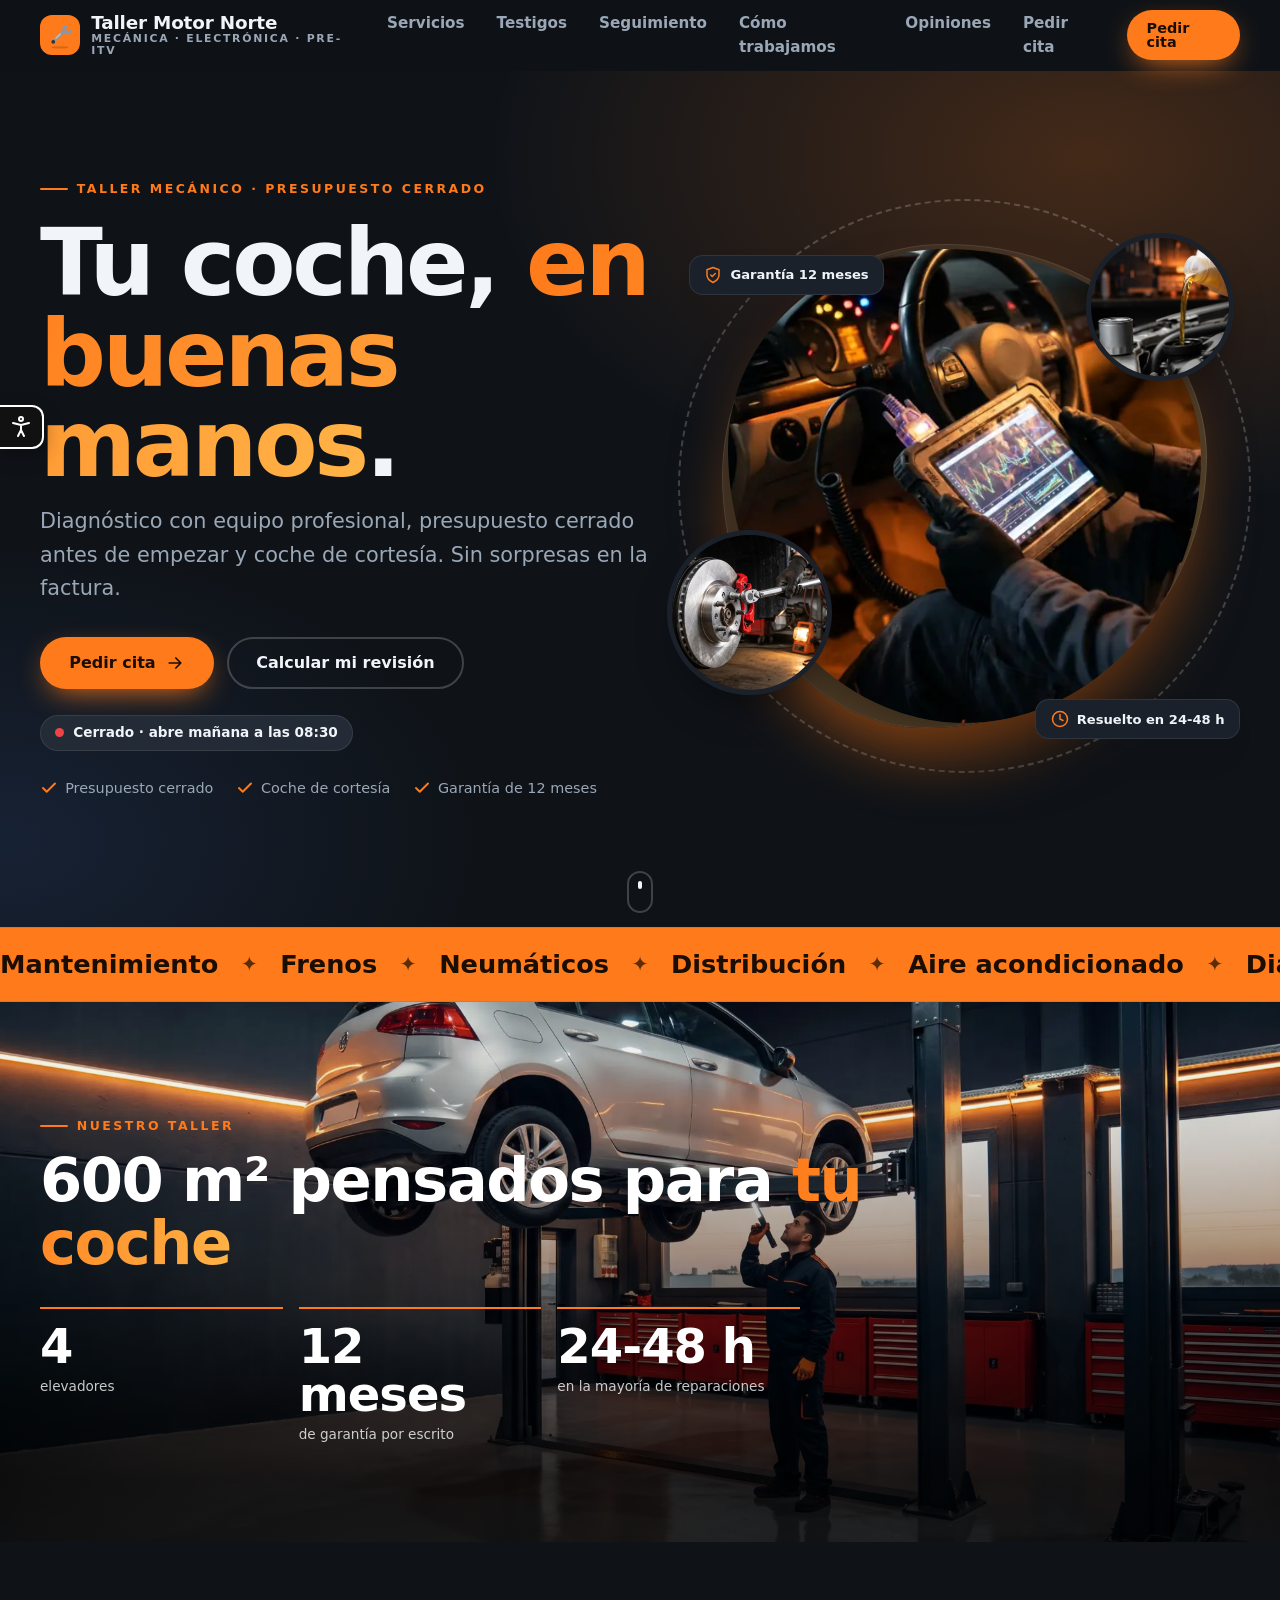
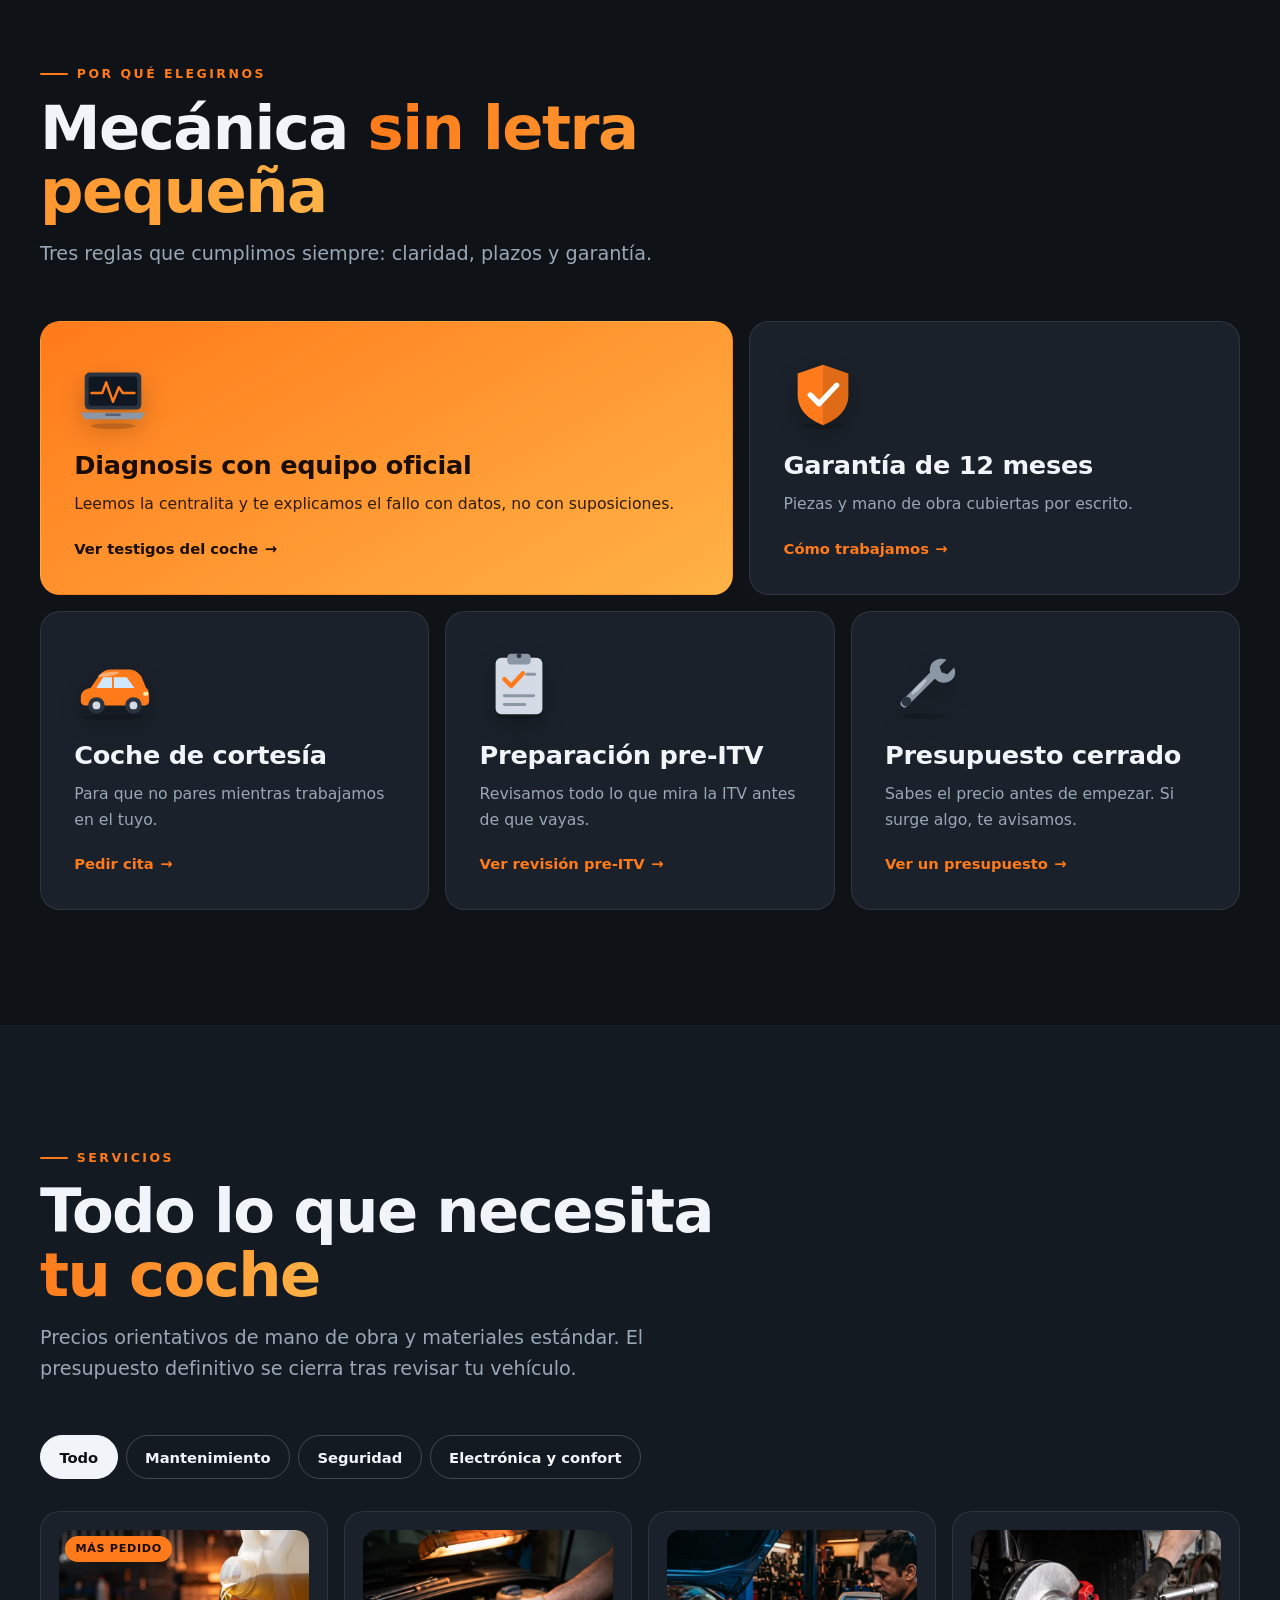
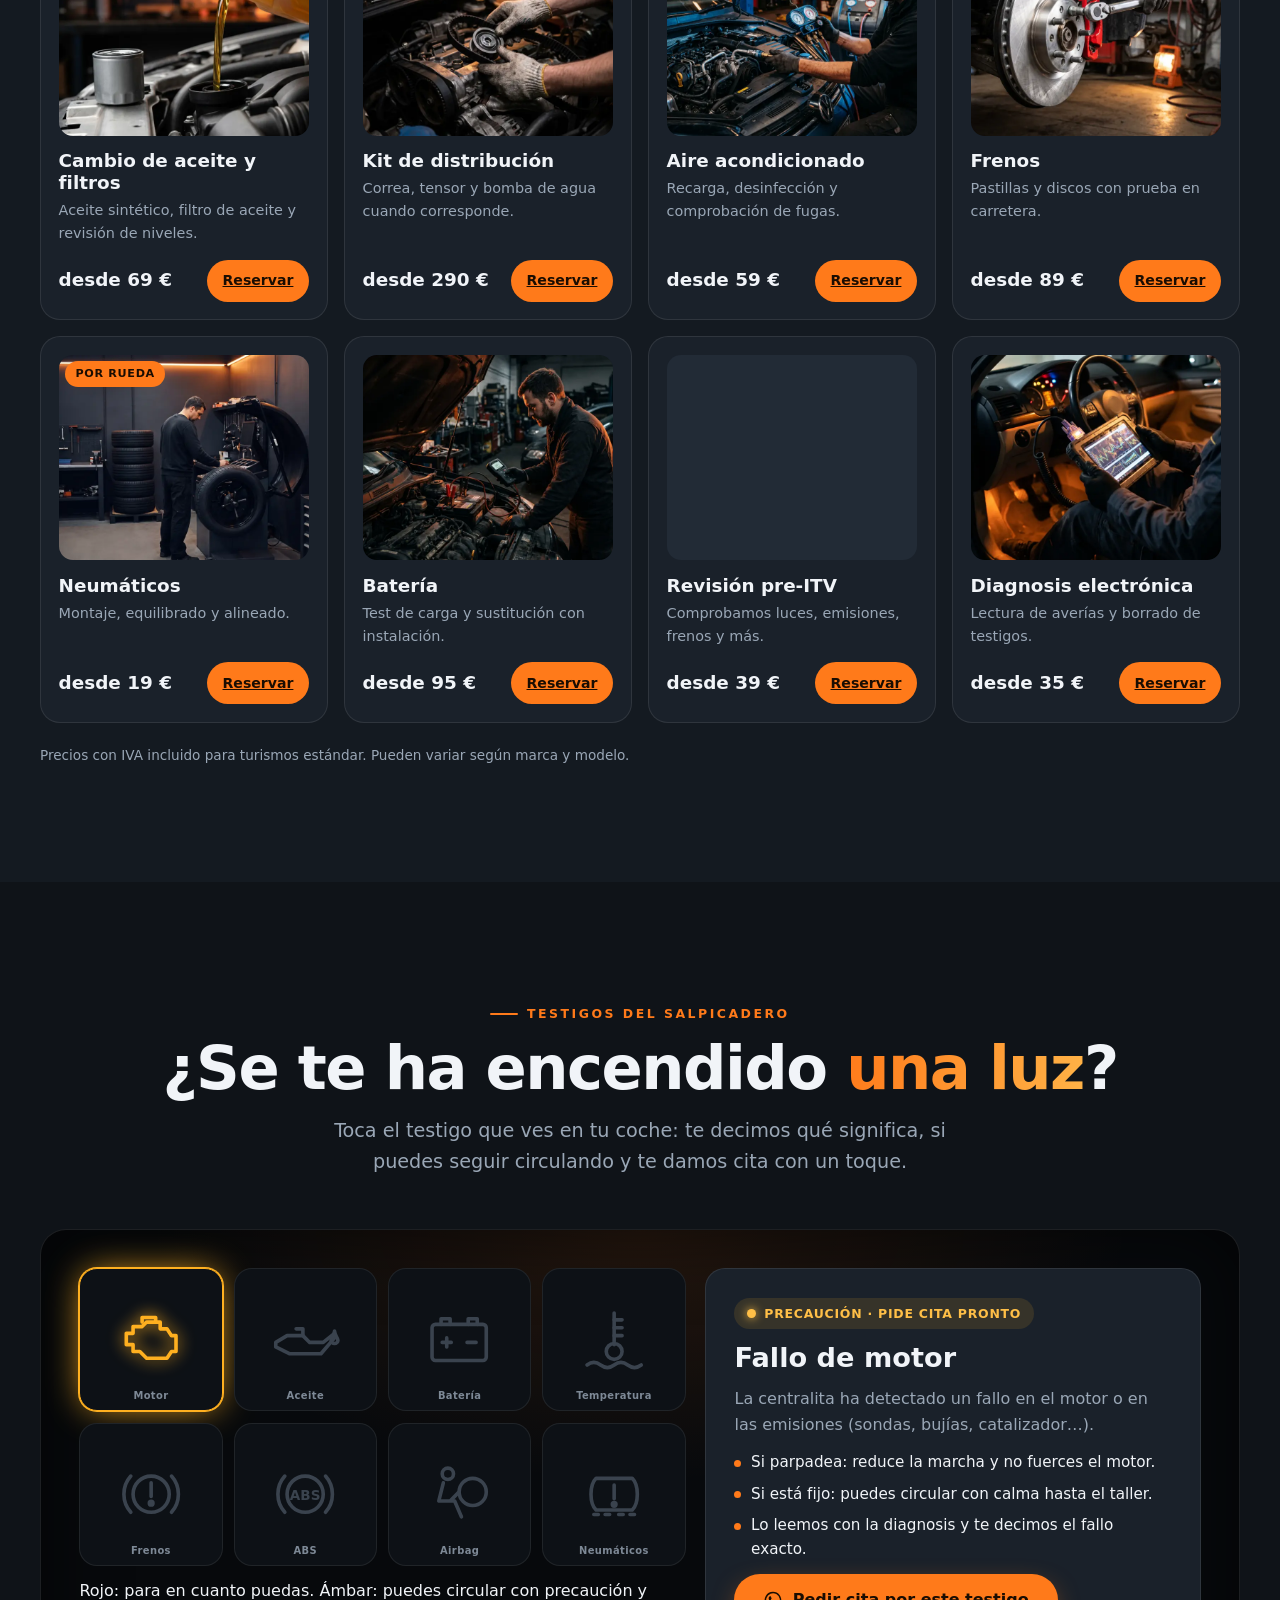
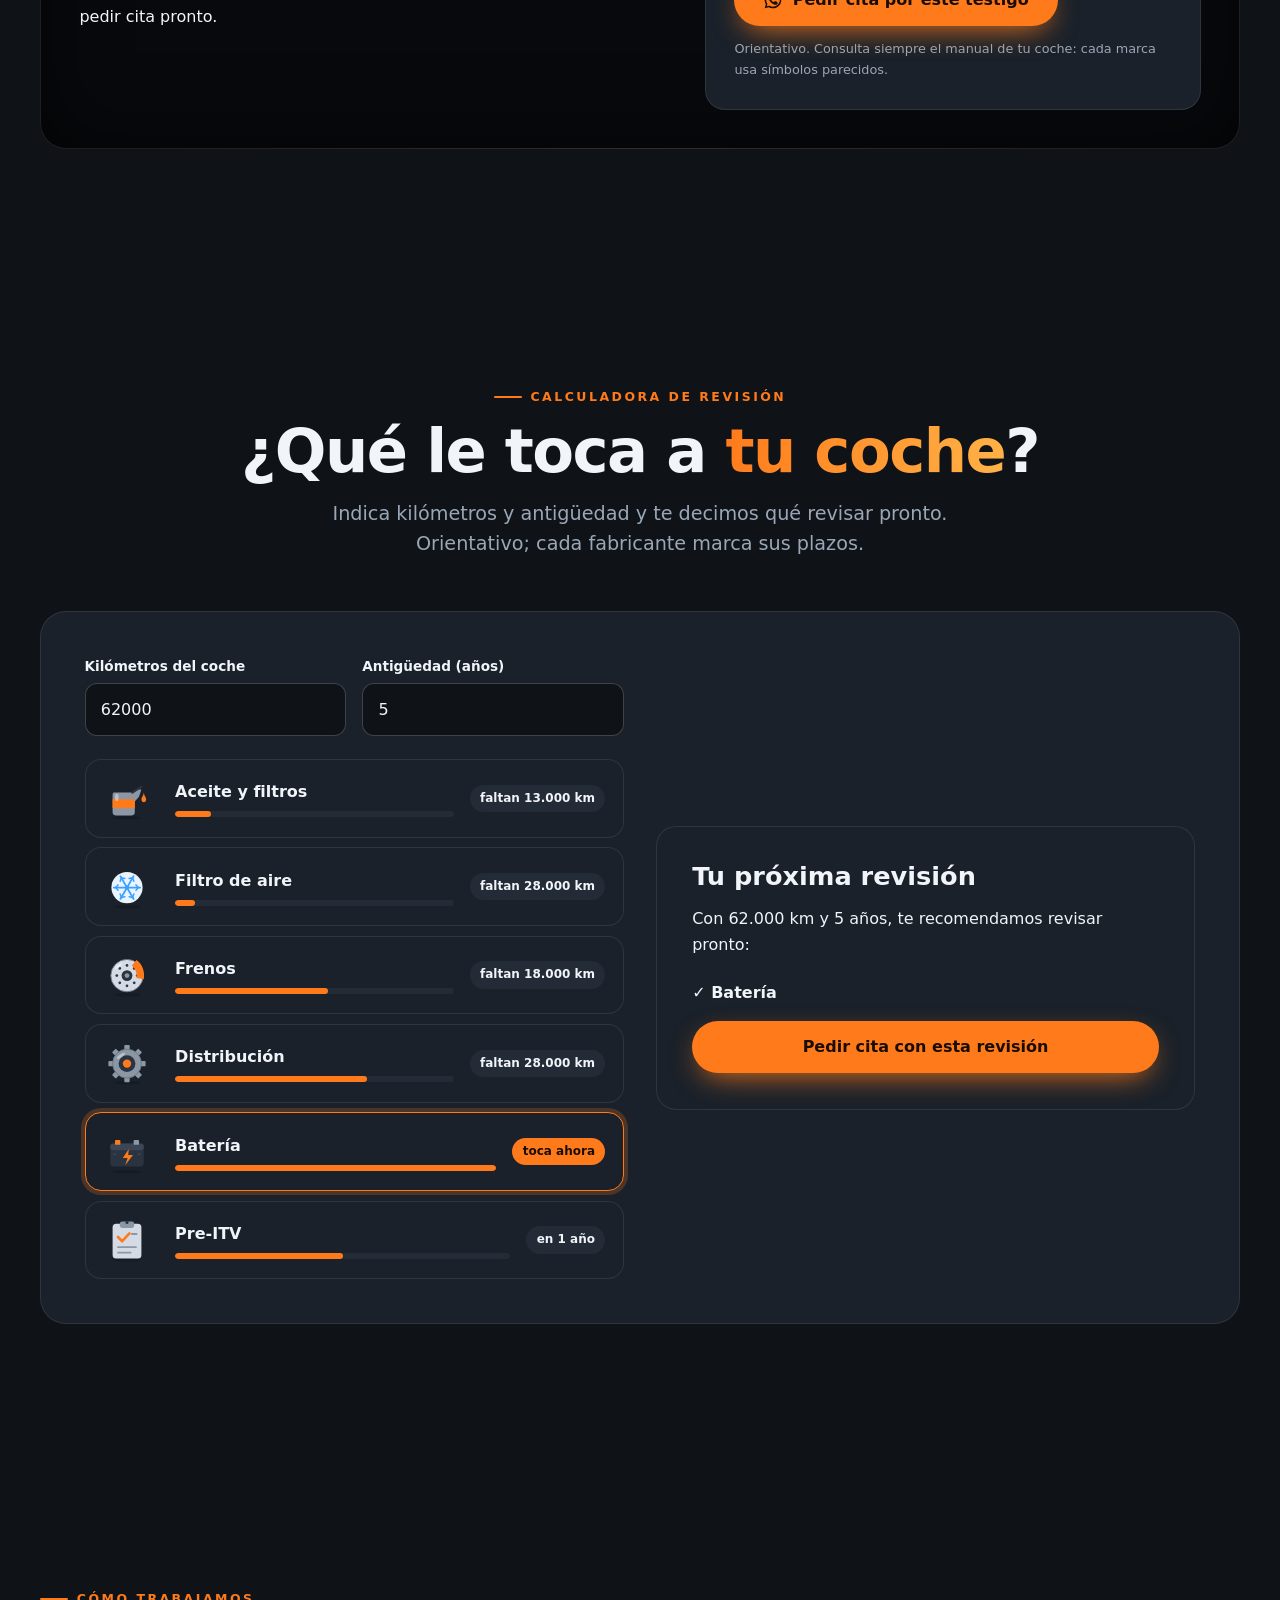
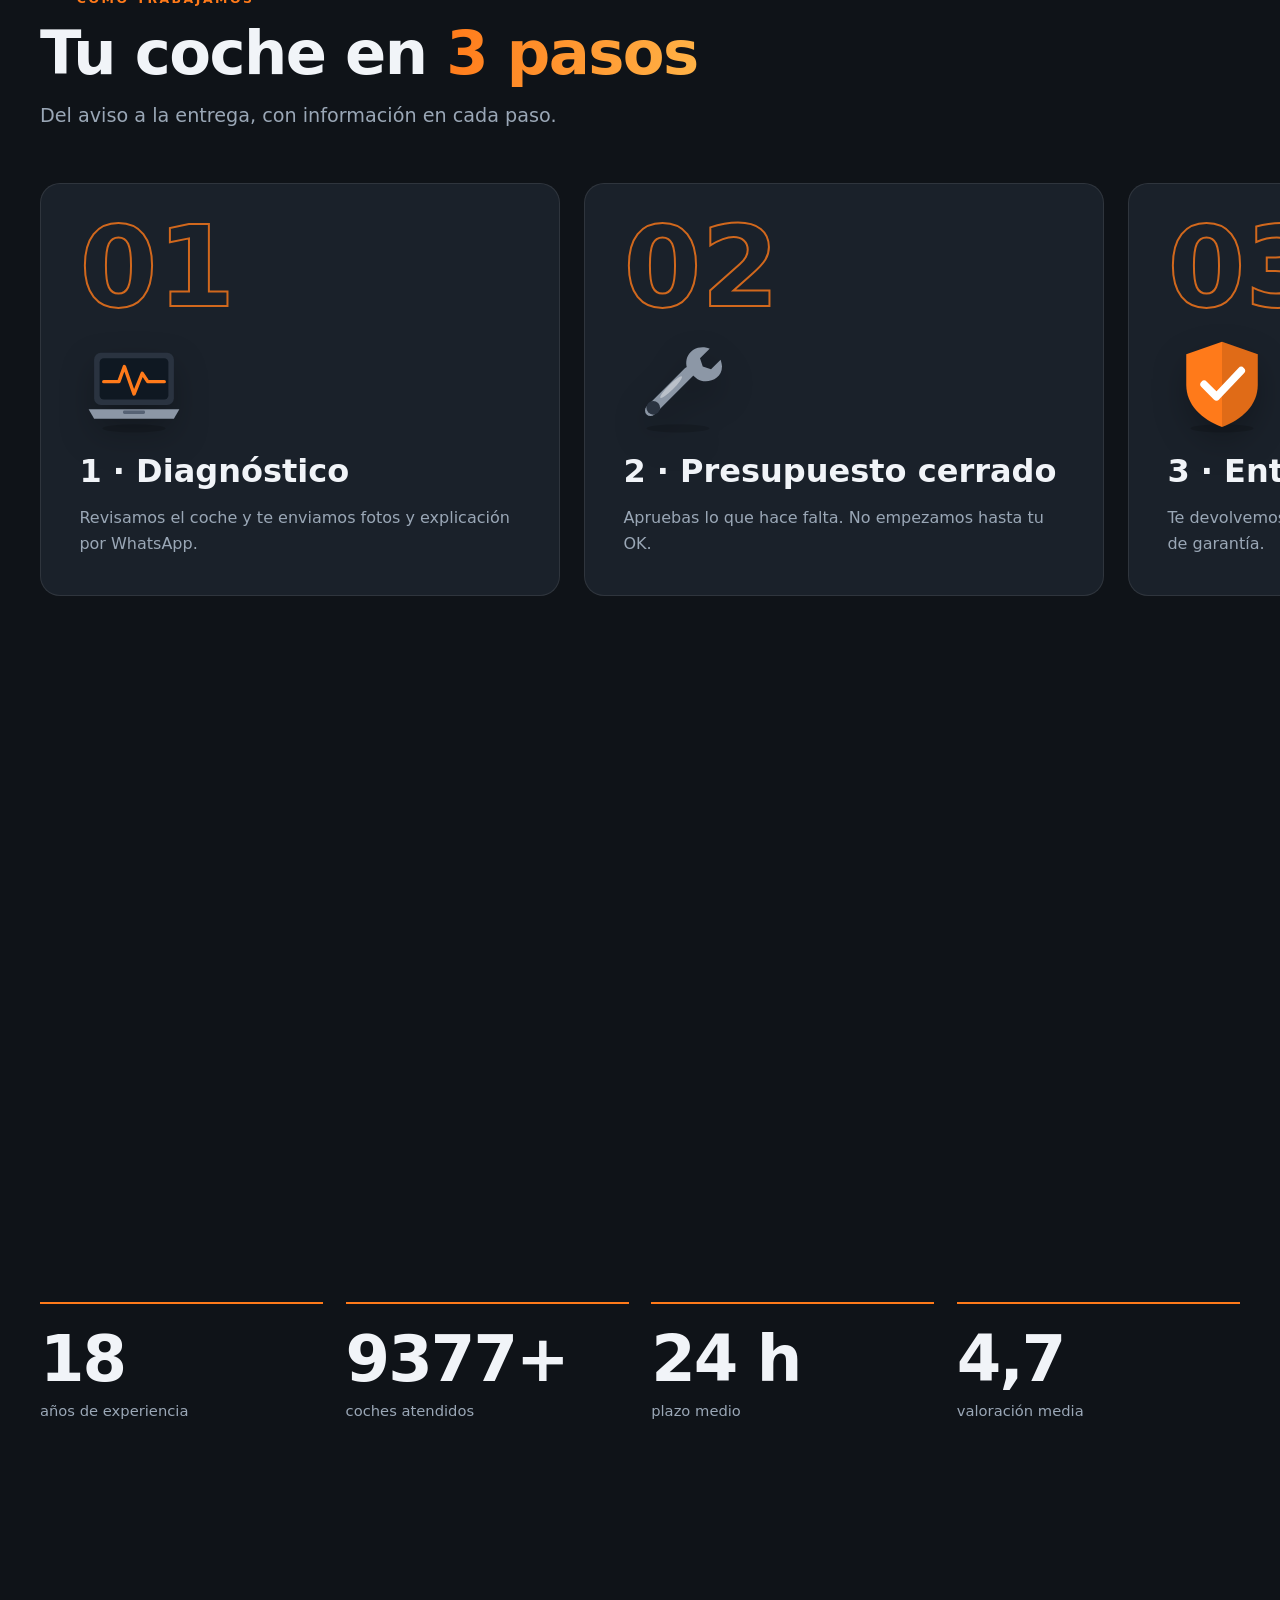
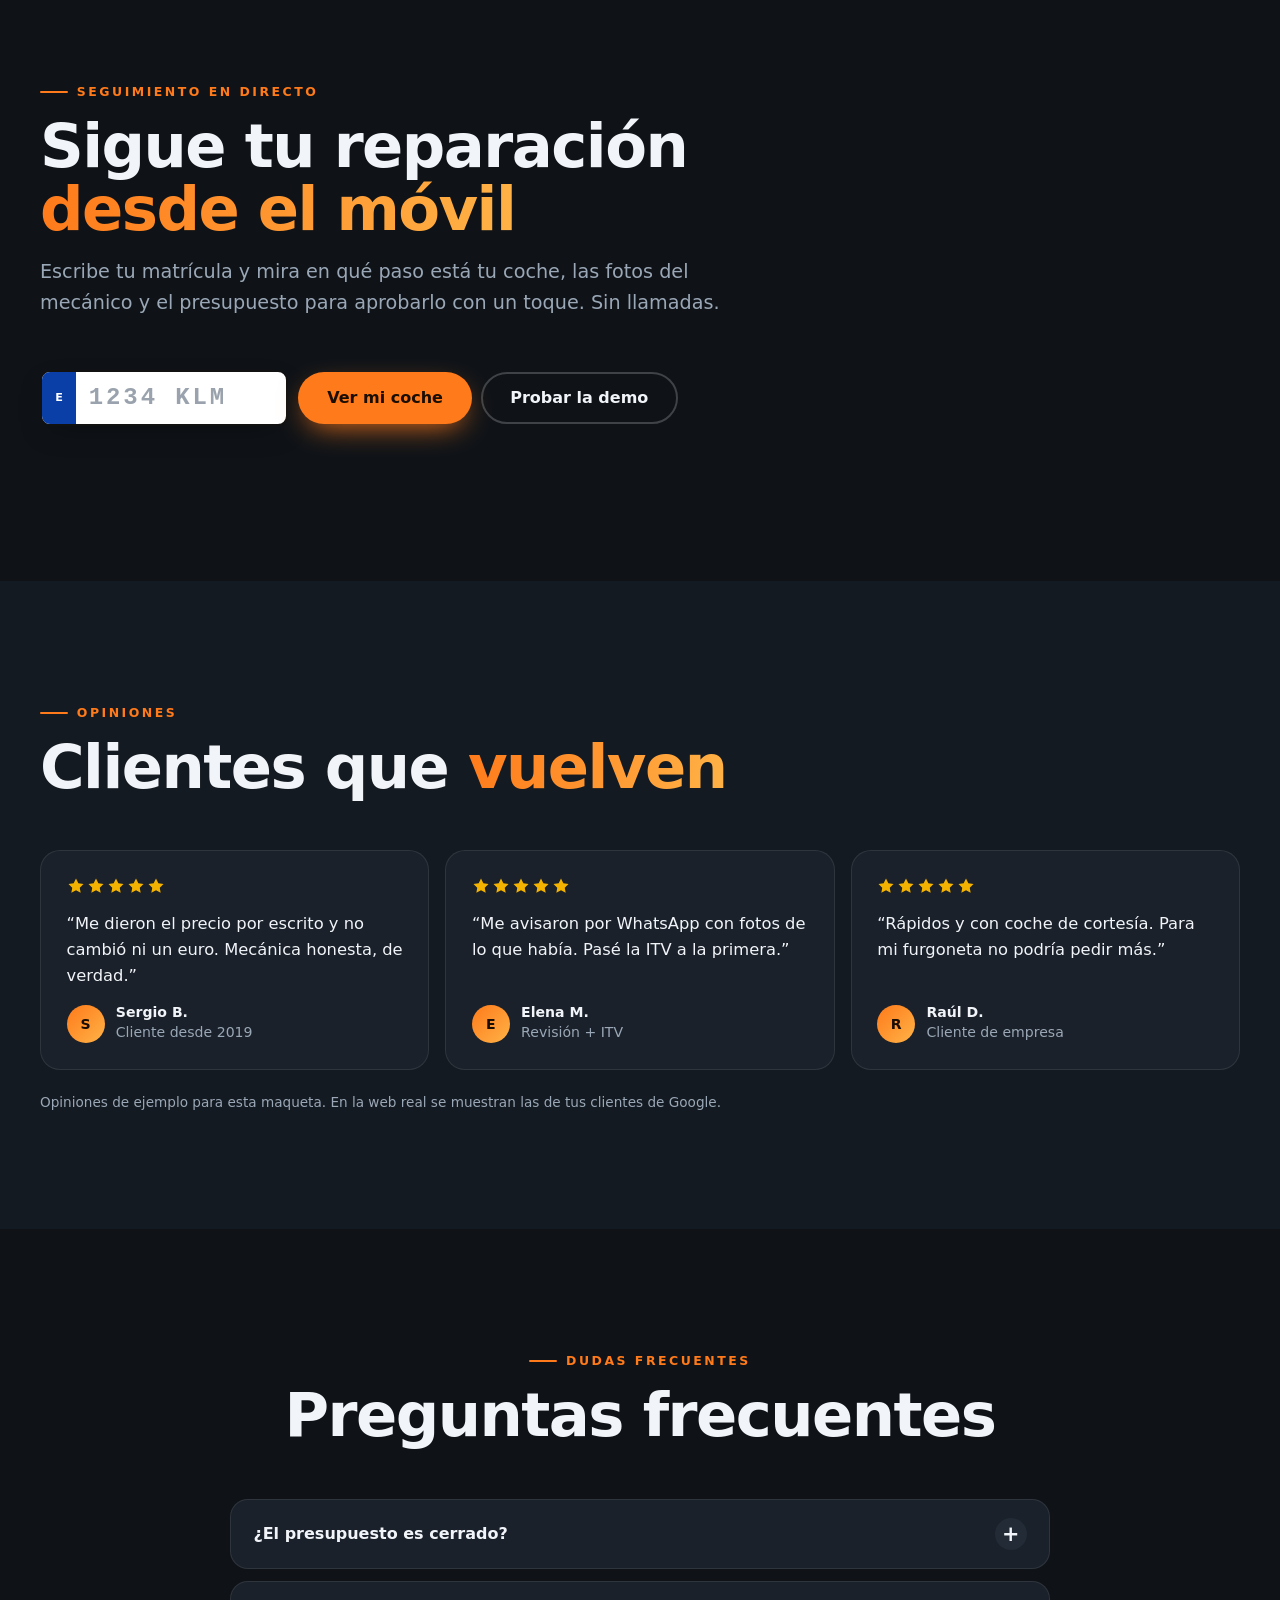
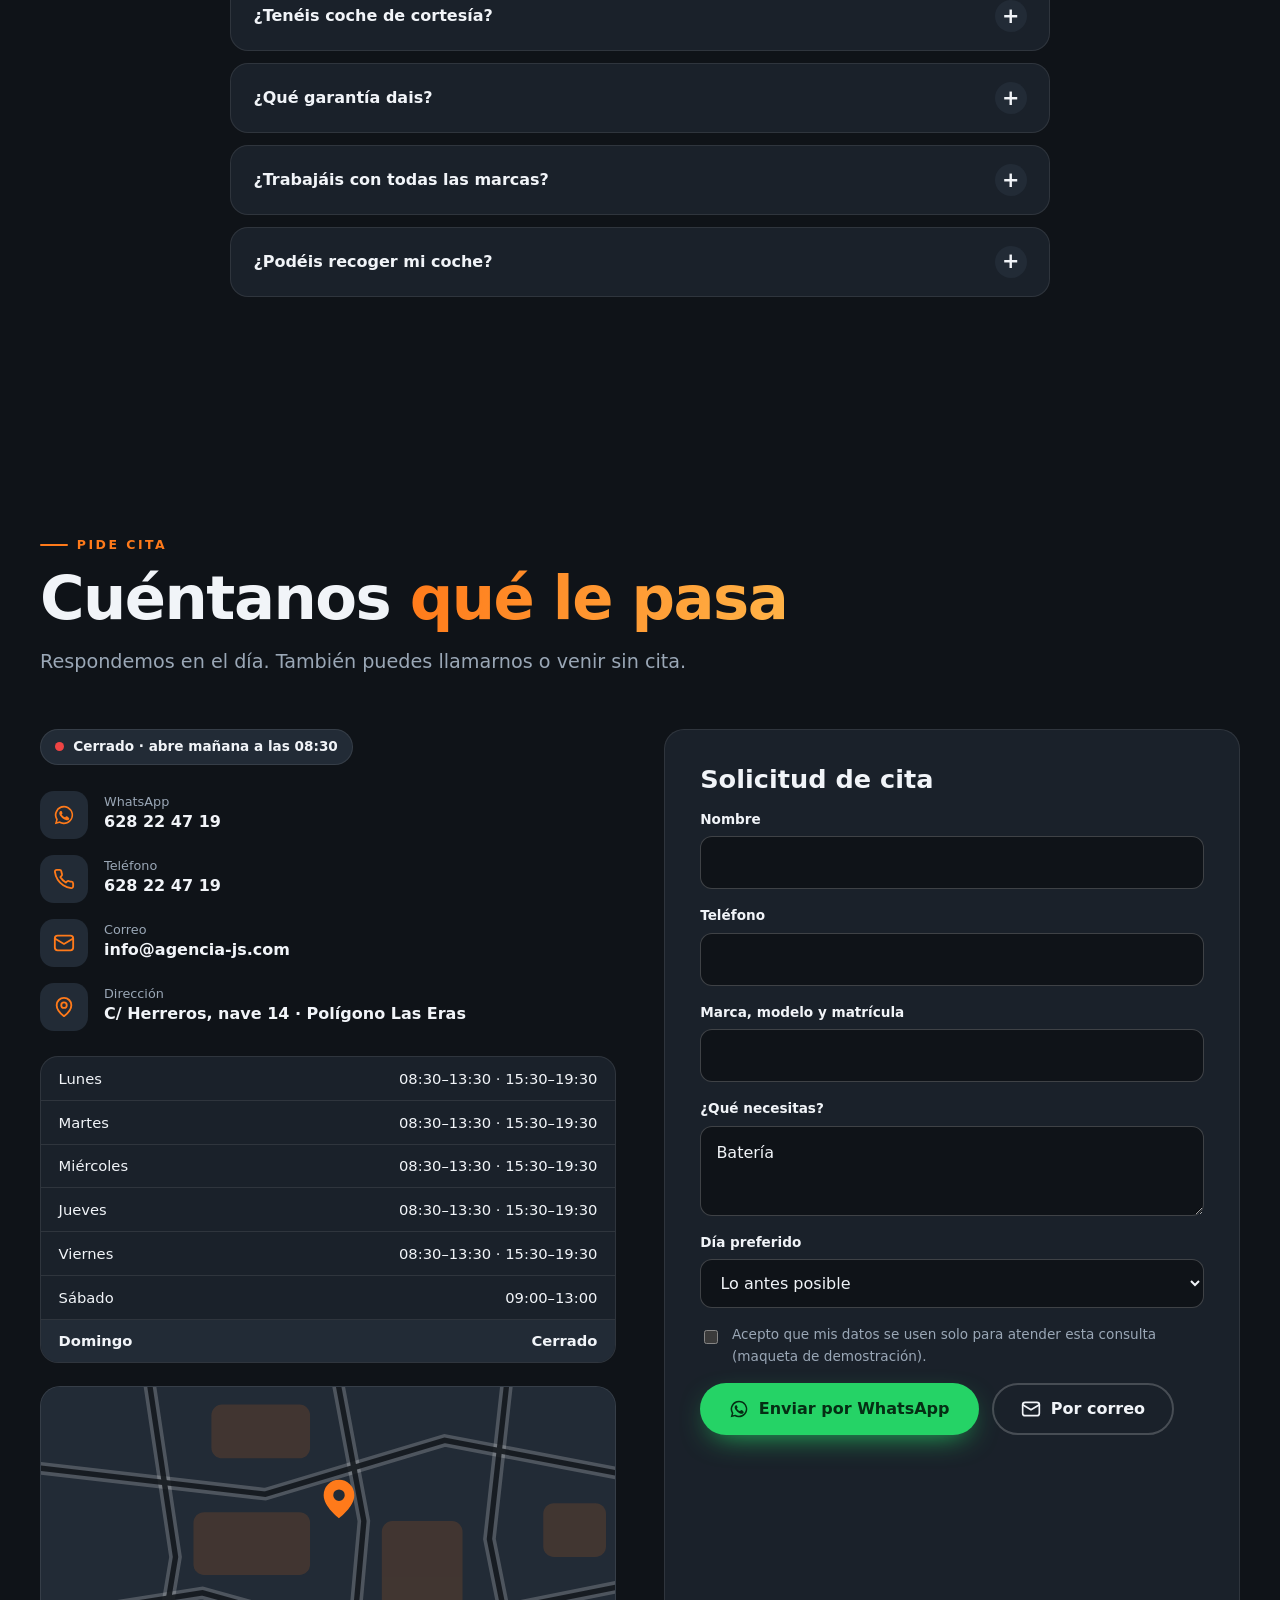
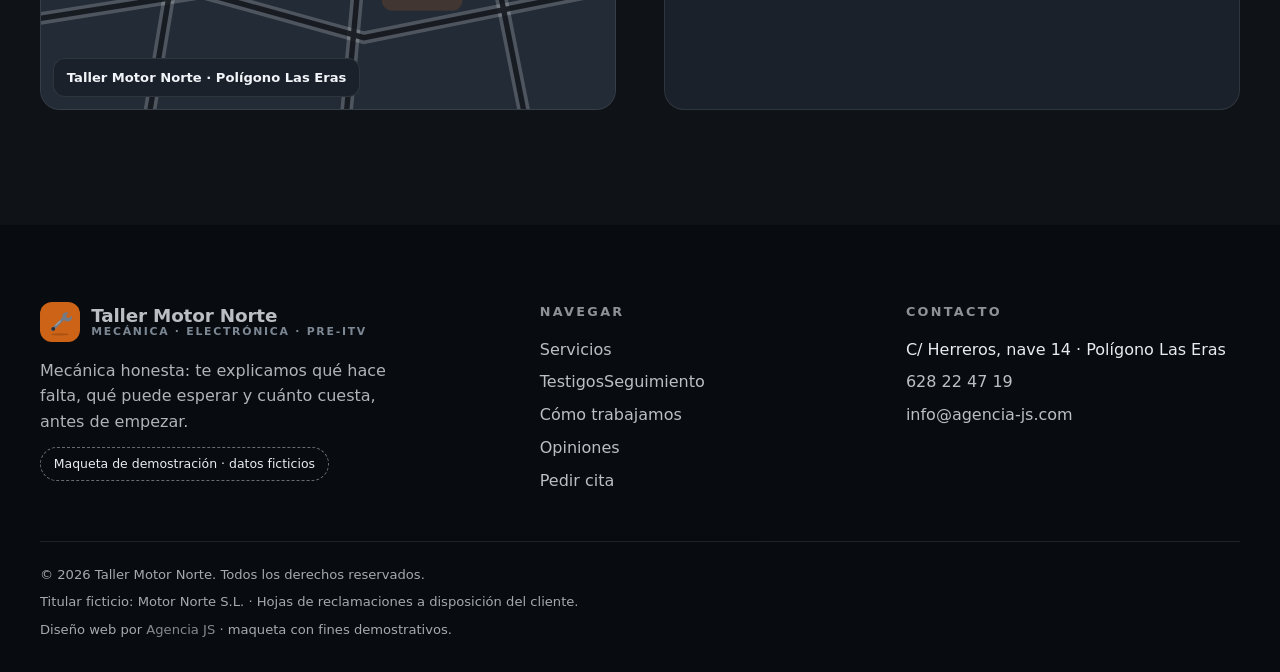
==== commit 801116a3: "Accesibilidad: letra del sistema, alto contraste/monocromía y panel Co-Authored-By: Claude Opus 5.5 " ====
--- a/index.html
+++ b/index.html
@@ -1,5 +1,8 @@
 <!doctype html>
 <html lang="es"><head><meta charset="utf-8"><meta name="viewport" content="width=device-width,initial-scale=1,viewport-fit=cover">
+<meta name="text-scale" content="scale">
+<link rel="stylesheet" href="accesibilidad.css">
+<style>/* Alto contraste / monocromía */.a11y-contraste{--mute:#d5dde6;--line:rgba(255,255,255,.4);--line2:rgba(255,255,255,.7)}.a11y-contraste a:not([class]){text-decoration:underline}</style>
 <title>Taller Motor Norte · Mecánica y revisión de coches con presupuesto cerrado</title><meta name="description" content="Taller mecánico con presupuesto cerrado antes de tocar el coche, coche de cortesía y revisión pre-ITV. Calcula tu próxima revisión y pide cita online."><meta name="theme-color" content="#ff7a1a">
 <meta property="og:title" content="Taller Motor Norte · Mecánica y revisión de coches con presupuesto cerrado"><meta property="og:description" content="Taller mecánico con presupuesto cerrado antes de tocar el coche, coche de cortesía y revisión pre-ITV. Calcula tu próxima revisión y pide cita online."><meta property="og:type" content="website"><meta name="robots" content="noindex">
 <link rel="icon" href="favicon.svg" type="image/svg+xml">
@@ -318,4 +321,5 @@
 <script src="app.js" defer></script><script src="extra.js" defer></script><script src="fx.js" defer></script>
 <script src="movil.js" defer></script>
 <script src="bento.js" defer></script>
+<script src="accesibilidad.js" defer></script>
 </body></html>
--- a/accesibilidad.css
+++ b/accesibilidad.css
@@ -0,0 +1,65 @@
+/* accesibilidad.css — Agencia JS (común a la web de la agencia y a las demos)
+   1) La letra sigue el tamaño elegido en el móvil o el navegador (iPhone, Android y ordenador).
+   2) Se adapta a los ajustes del sistema: más contraste, colores forzados, menos movimiento, colores invertidos.
+   3) Panel «Accesibilidad» (accesibilidad.js): letra más grande, alto contraste y modo sin color, sin animaciones.
+   Cada web añade sus propios ajustes dentro de .a11y-contraste (clase que pone accesibilidad.js). */
+
+/* ---------- 1. Tamaño de letra del sistema ---------- */
+html { font-size: 100%; -webkit-text-size-adjust: 100%; text-size-adjust: 100%; }
+/* iPhone/iPad: Safari sigue el «Tamaño del texto» del sistema (Dynamic Type) solo con esta fuente. */
+@supports (font: -apple-system-body) {
+  html { font: -apple-system-body; }
+}
+html.a11y-grande { font-size: 125%; }
+@supports (font: -apple-system-body) {
+  html.a11y-grande { font-size: calc(1.25 * 1em); }
+}
+
+/* ---------- 2. Foco siempre visible para teclado y lectores de pantalla ---------- */
+:focus-visible { outline: 3px solid #ffd60a !important; outline-offset: 3px !important; }
+
+/* ---------- 3. Alto contraste (sistema o panel) ---------- */
+.a11y-contraste p a, .a11y-contraste li a, .a11y-contraste small a { text-decoration: underline !important; text-underline-offset: .2em; }
+.a11y-contraste *, .a11y-contraste *::before, .a11y-contraste *::after { text-shadow: none !important; }
+.a11y-contraste ::placeholder { color: #bdbdbd !important; opacity: 1 !important; }
+
+/* ---------- 4. Escala de grises (simula el modo monocromático del móvil para revisar) ---------- */
+html.a11y-gris { filter: grayscale(1); }
+
+/* ---------- 5. Menos movimiento (sistema o panel) ---------- */
+@media (prefers-reduced-motion: reduce) {
+  *, *::before, *::after { animation-duration: .01ms !important; animation-iteration-count: 1 !important; transition-duration: .01ms !important; scroll-behavior: auto !important; }
+}
+.a11y-quieto *, .a11y-quieto *::before, .a11y-quieto *::after { animation-duration: .01ms !important; animation-iteration-count: 1 !important; transition-duration: .01ms !important; scroll-behavior: auto !important; }
+
+/* ---------- 6. Colores forzados (modo de alto contraste de Windows) ---------- */
+@media (forced-colors: active) {
+  a, button, [role="button"], input, select, textarea { forced-color-adjust: auto; border: 1px solid ButtonText; }
+  svg { forced-color-adjust: auto; }
+}
+
+/* ---------- 7. Colores invertidos (iPhone «Invertir colores» clásico): fotos y vídeos se ven normales ---------- */
+@media (inverted-colors: inverted) {
+  img, video, picture, canvas { filter: invert(1) hue-rotate(180deg); }
+}
+
+/* ---------- 8. Panel de accesibilidad ---------- */
+.a11y-btn { position: fixed; left: 0; top: 45%; z-index: 2147483000; width: 2.75rem; height: 2.75rem; display: grid; place-items: center;
+  border: 2px solid #fff; border-left: 0; border-radius: 0 .75rem .75rem 0; background: #111; color: #fff; cursor: pointer;
+  box-shadow: 0 6px 18px rgba(0,0,0,.35); font: 800 1rem/1 system-ui, -apple-system, "Segoe UI", Roboto, sans-serif; }
+.a11y-btn svg { width: 1.5rem; height: 1.5rem; }
+.a11y-pan { position: fixed; left: .5rem; top: 50%; transform: translateY(-50%); z-index: 2147483001; width: min(19rem, calc(100vw - 1rem));
+  max-height: calc(100vh - 1rem); overflow: auto; background: #111; color: #fff; border: 2px solid #fff; border-radius: 1rem; padding: 1rem;
+  font: 400 1rem/1.4 system-ui, -apple-system, "Segoe UI", Roboto, sans-serif; box-shadow: 0 20px 50px rgba(0,0,0,.5); }
+.a11y-pan[hidden] { display: none; }
+.a11y-pan h2 { font: 800 1.1rem/1.2 system-ui, -apple-system, "Segoe UI", Roboto, sans-serif; margin: 0 0 .6rem; text-transform: none; letter-spacing: 0; color: #fff; }
+.a11y-pan p { margin: 0 0 .8rem; font-size: .85rem; color: #ddd; }
+.a11y-pan button { display: flex; width: 100%; align-items: center; justify-content: space-between; gap: .6rem; min-height: 2.75rem; margin: .35rem 0;
+  padding: .5rem .8rem; border-radius: .7rem; border: 2px solid #fff; background: transparent; color: #fff; font: 700 .95rem/1.2 inherit; font-family: inherit; text-align: left; cursor: pointer; }
+.a11y-pan button[aria-pressed="true"] { background: #fff; color: #111; }
+.a11y-pan button[aria-pressed="true"]::after { content: "✓ Activado"; font-size: .8rem; }
+.a11y-pan button[aria-pressed="false"]::after { content: "Desactivado"; font-size: .8rem; opacity: .8; }
+.a11y-pan .a11y-x { justify-content: center; margin-top: .6rem; }
+.a11y-pan .a11y-x::after { content: none !important; }
+@media (max-width: 300px) { .a11y-btn, .a11y-pan { display: none !important; } }
+@media print { .a11y-btn, .a11y-pan { display: none !important; } }
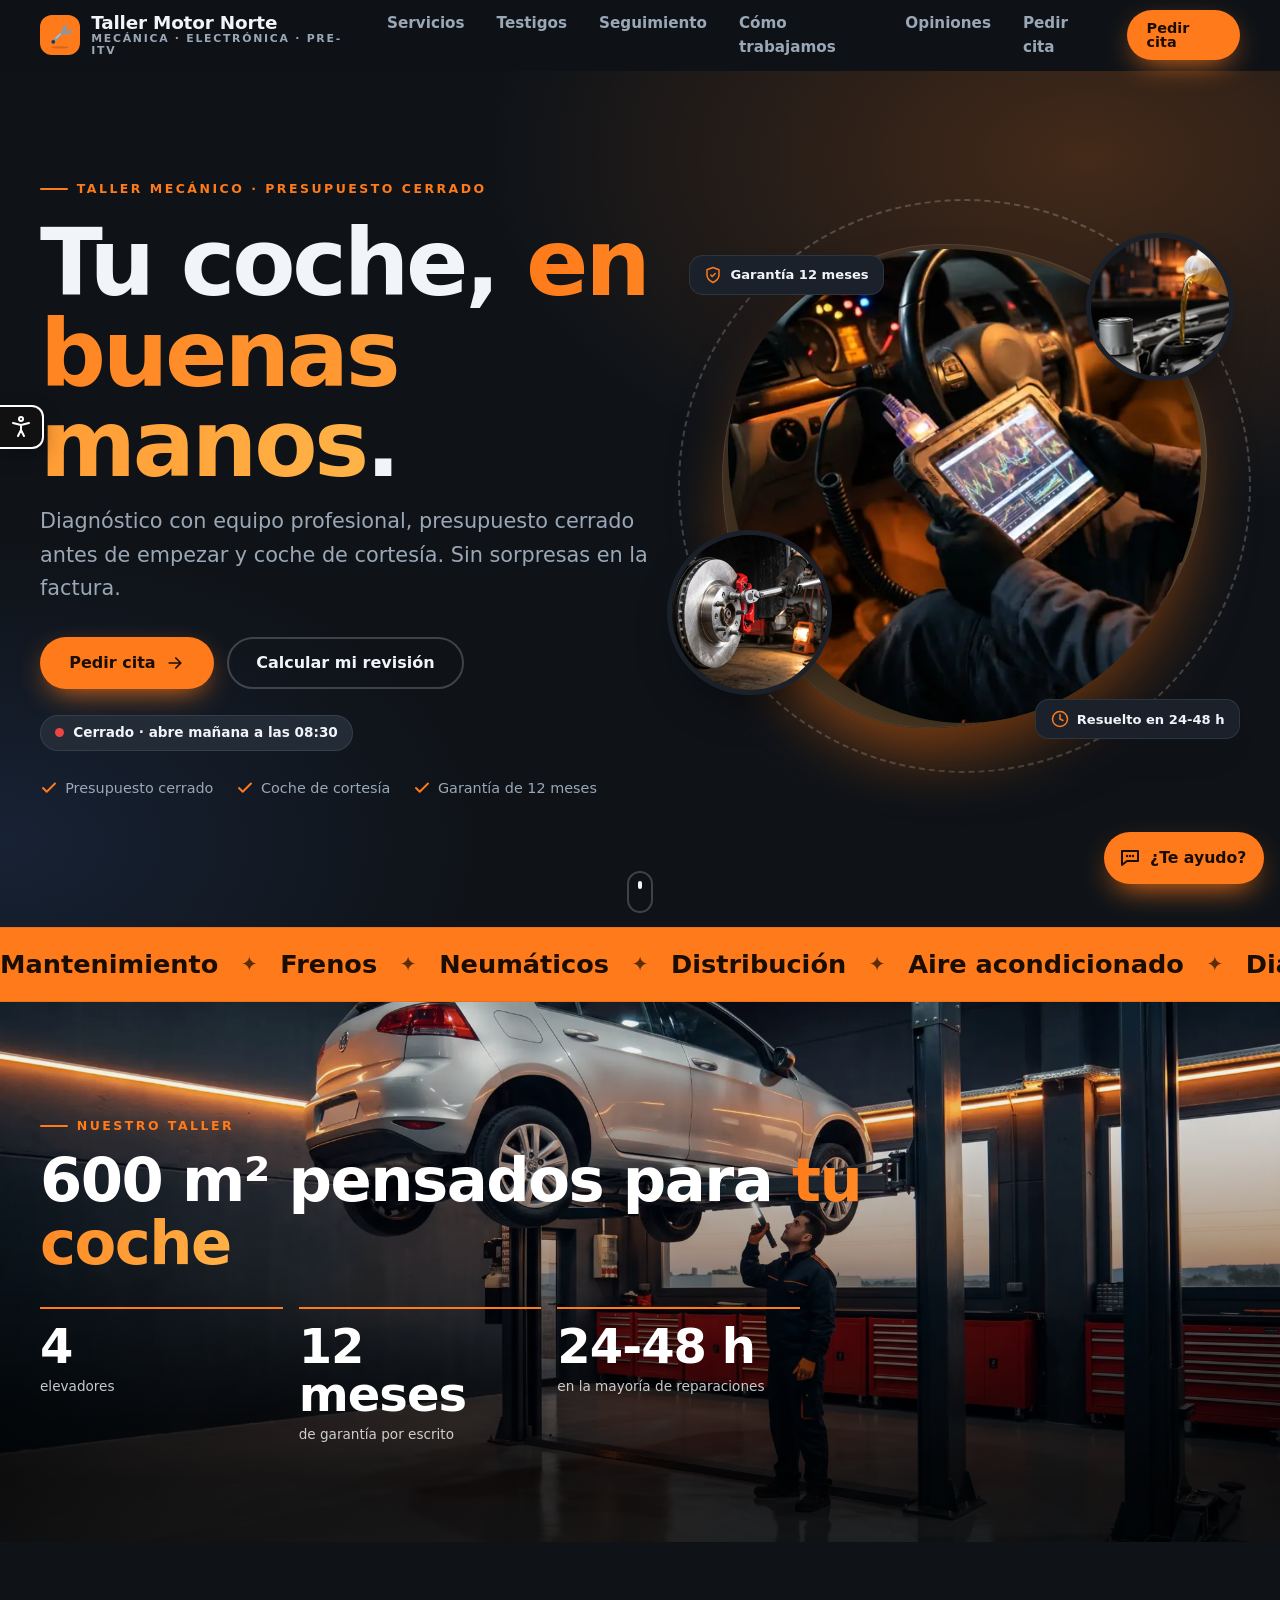
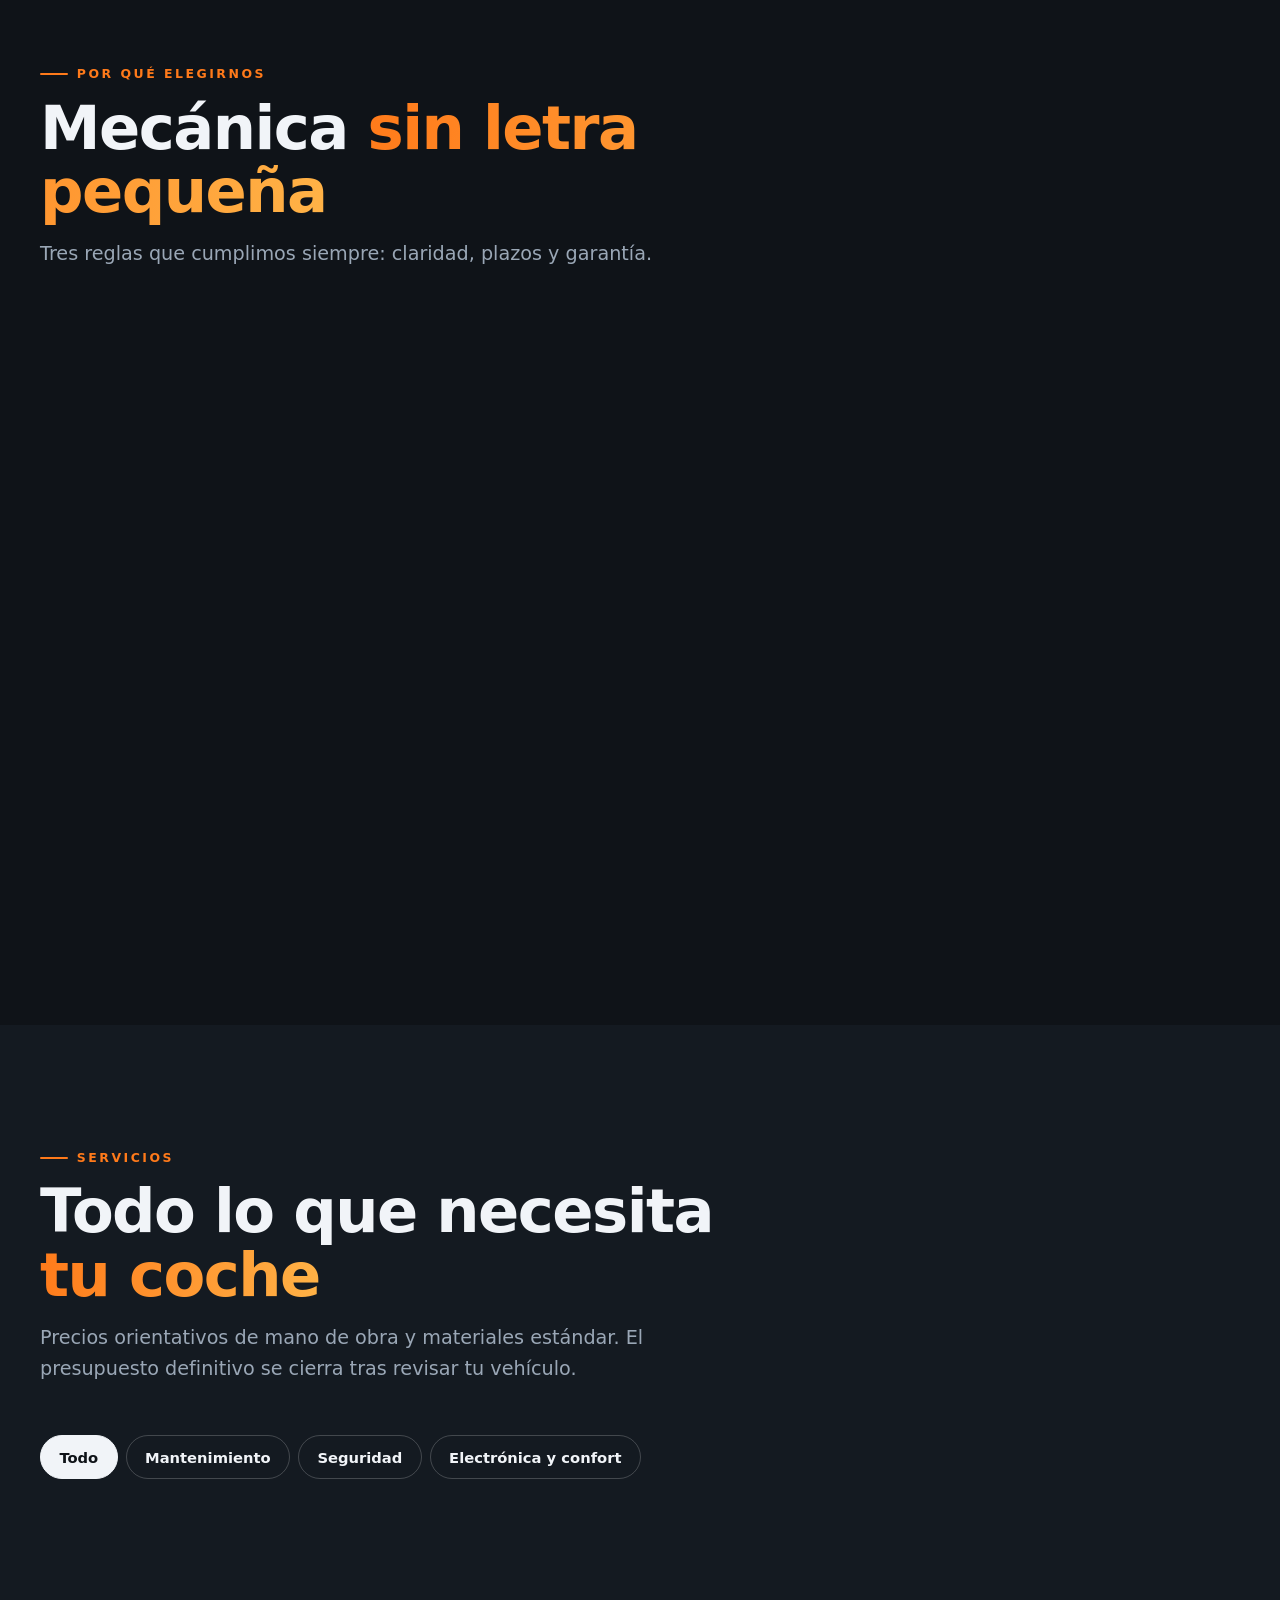
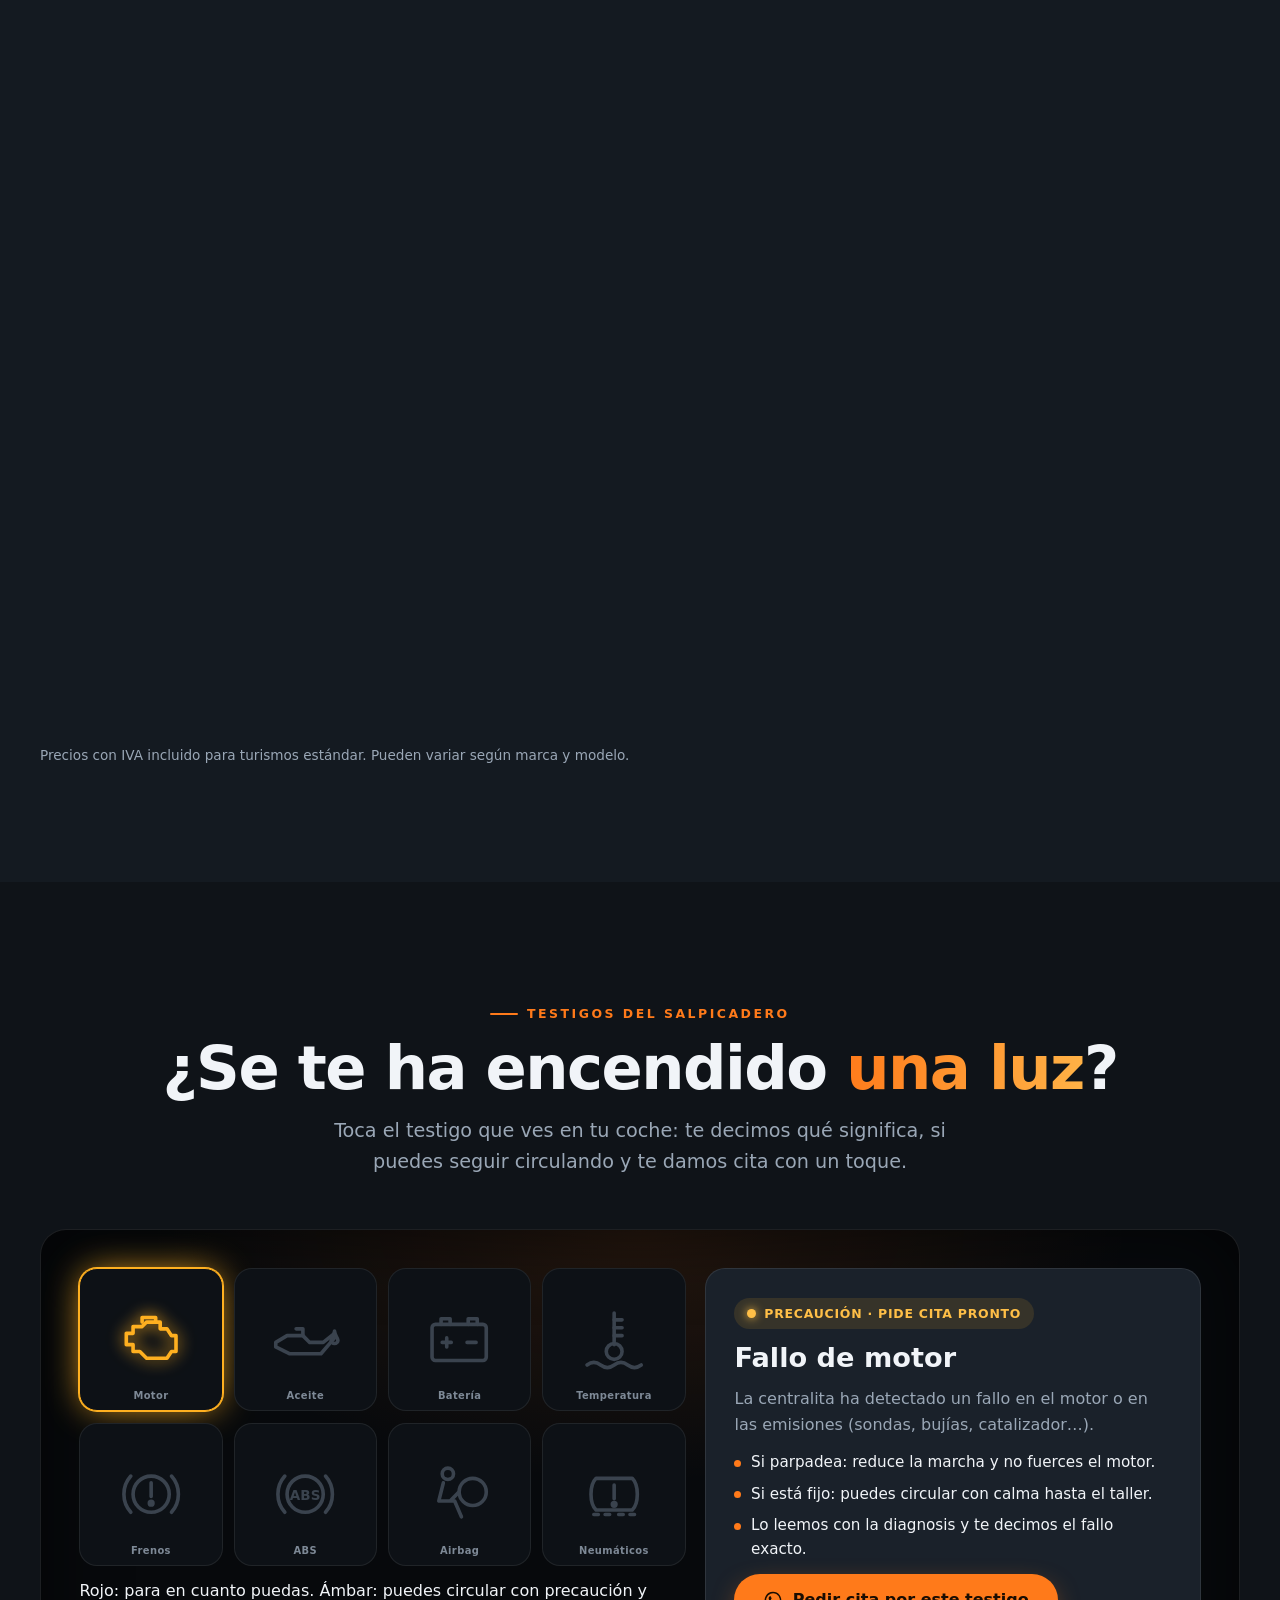
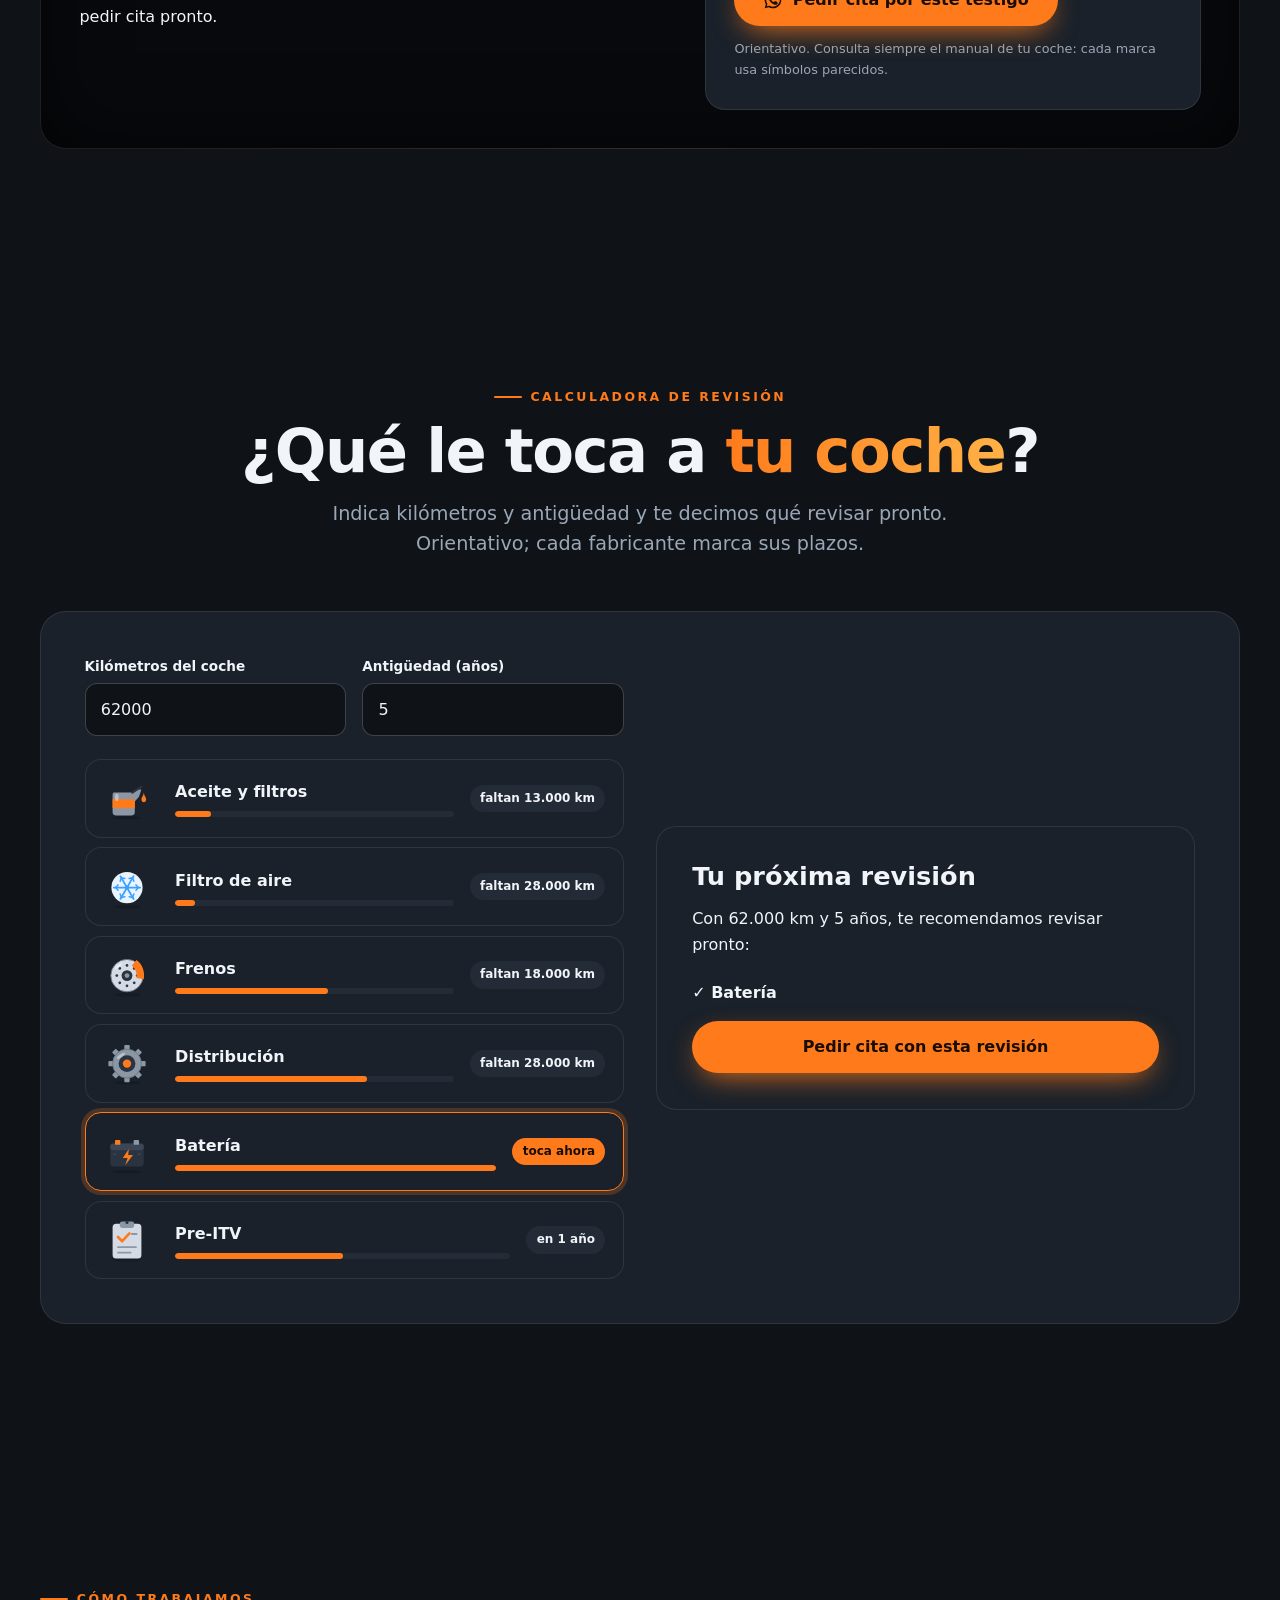
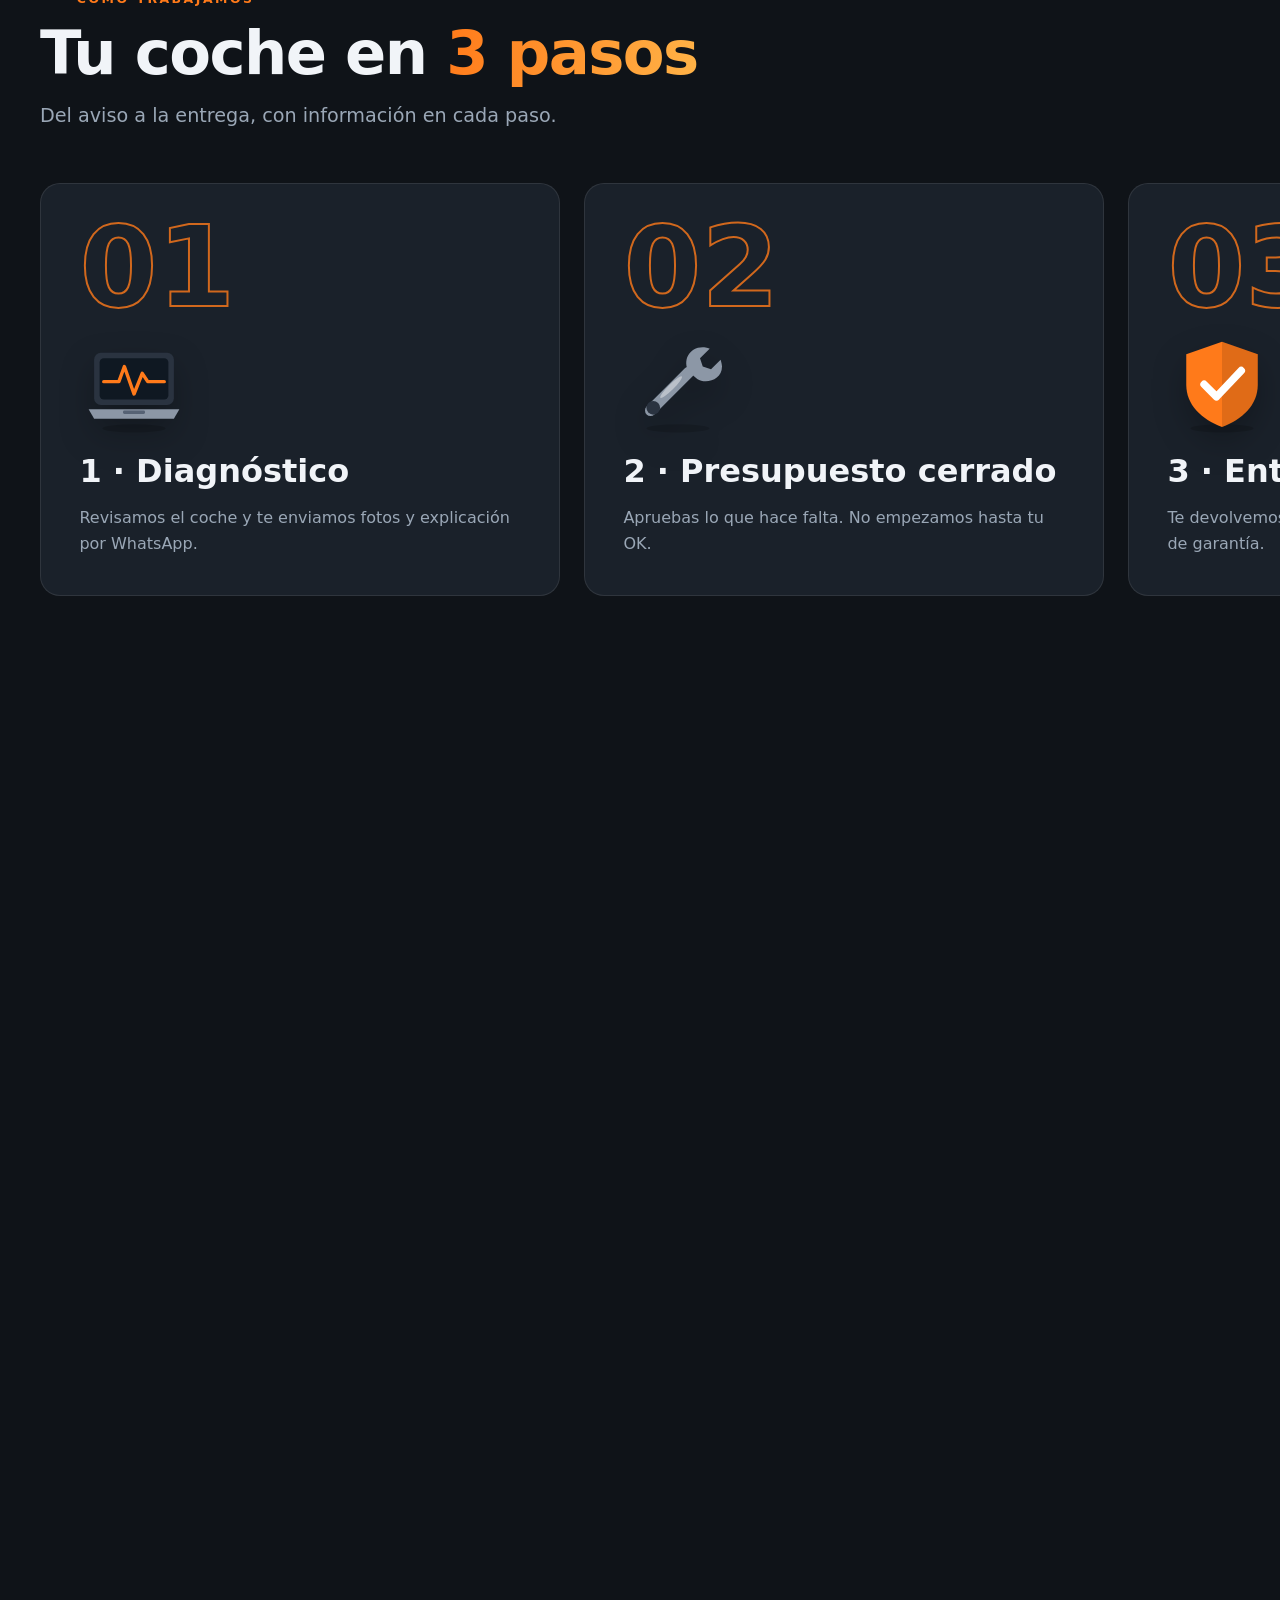
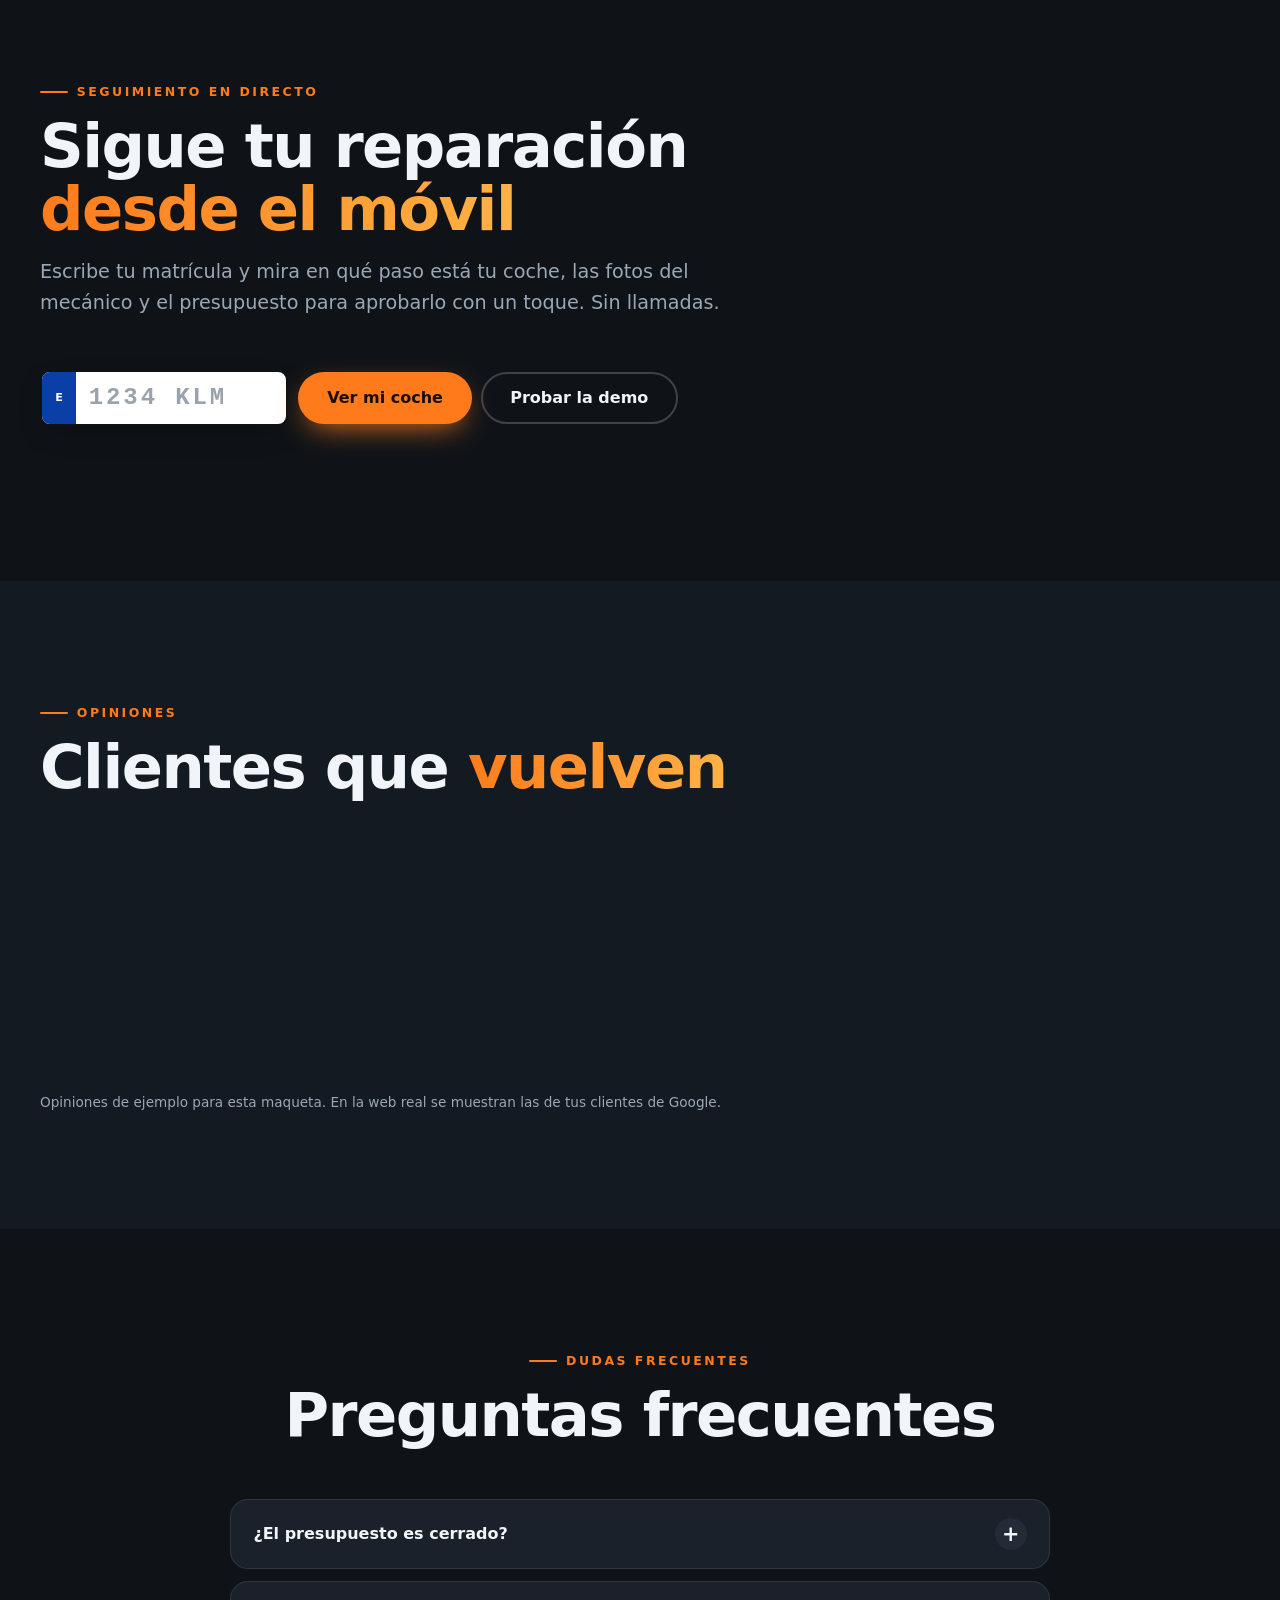
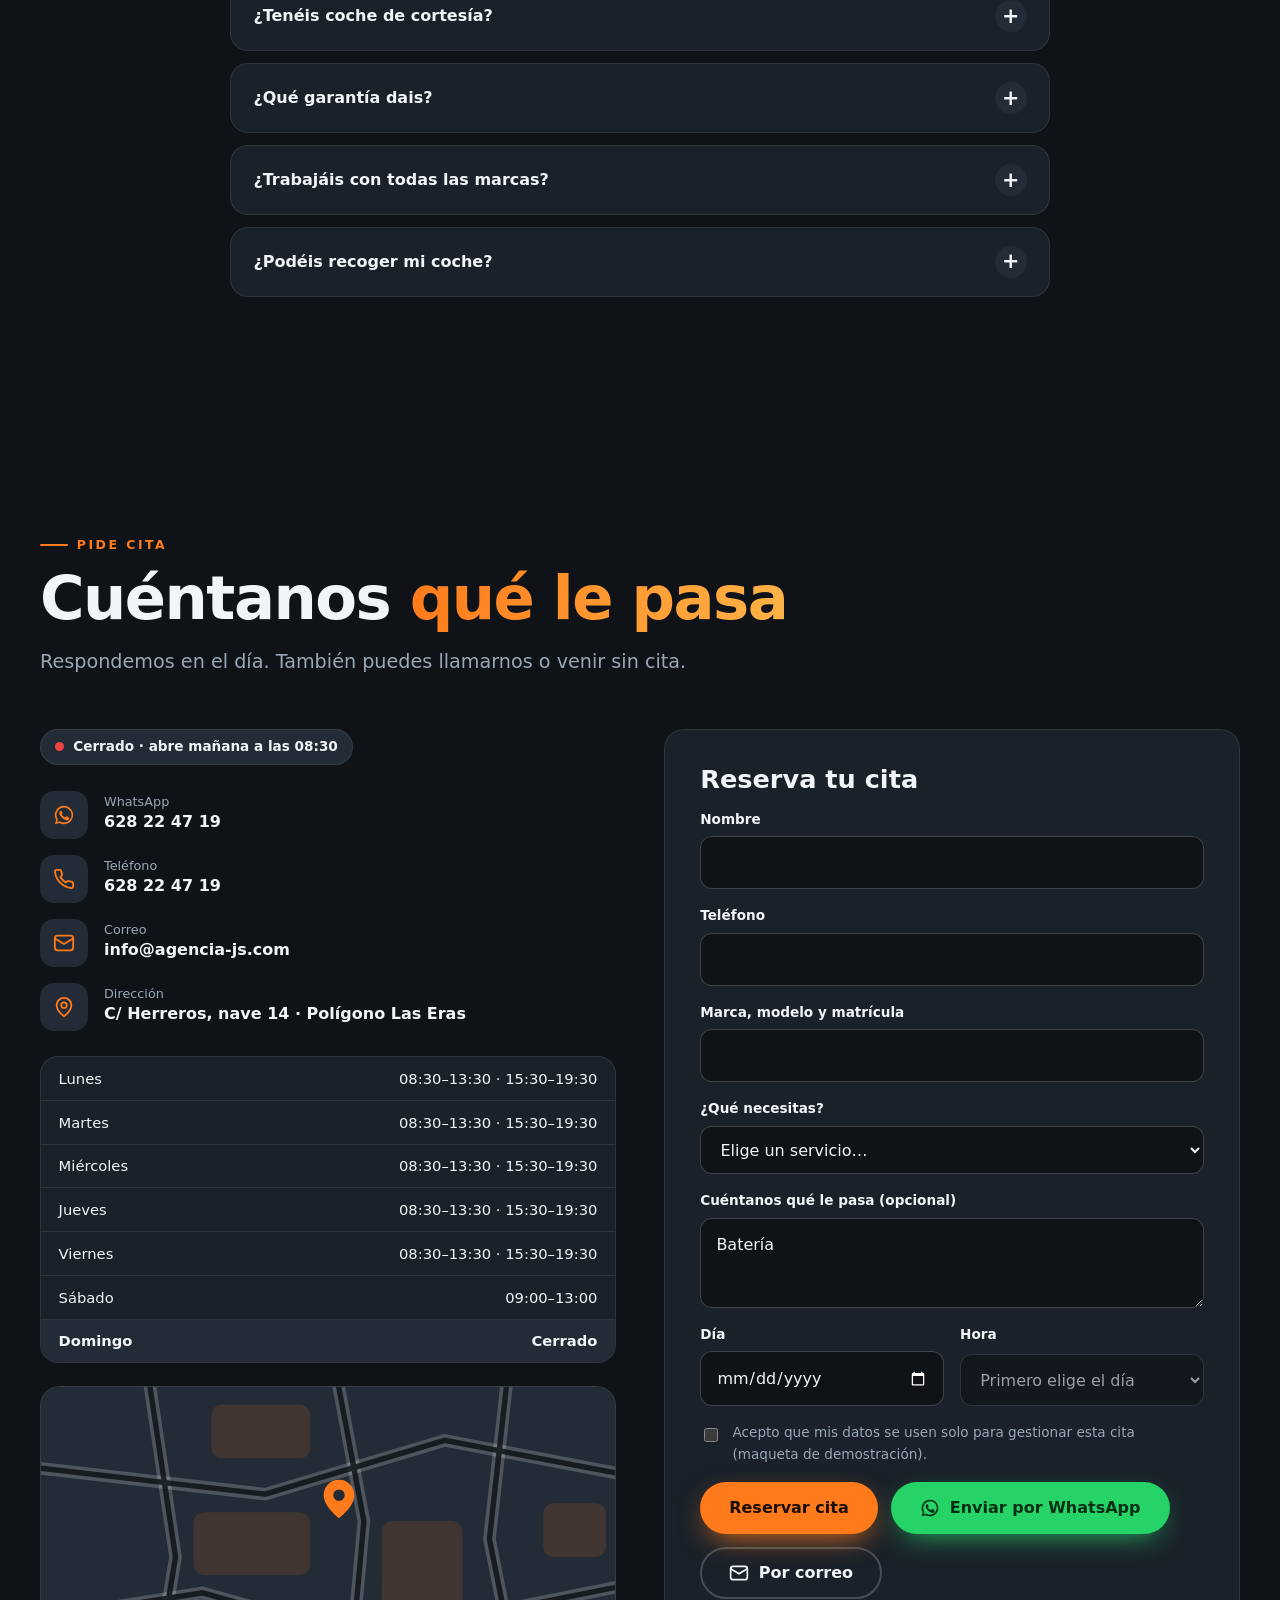
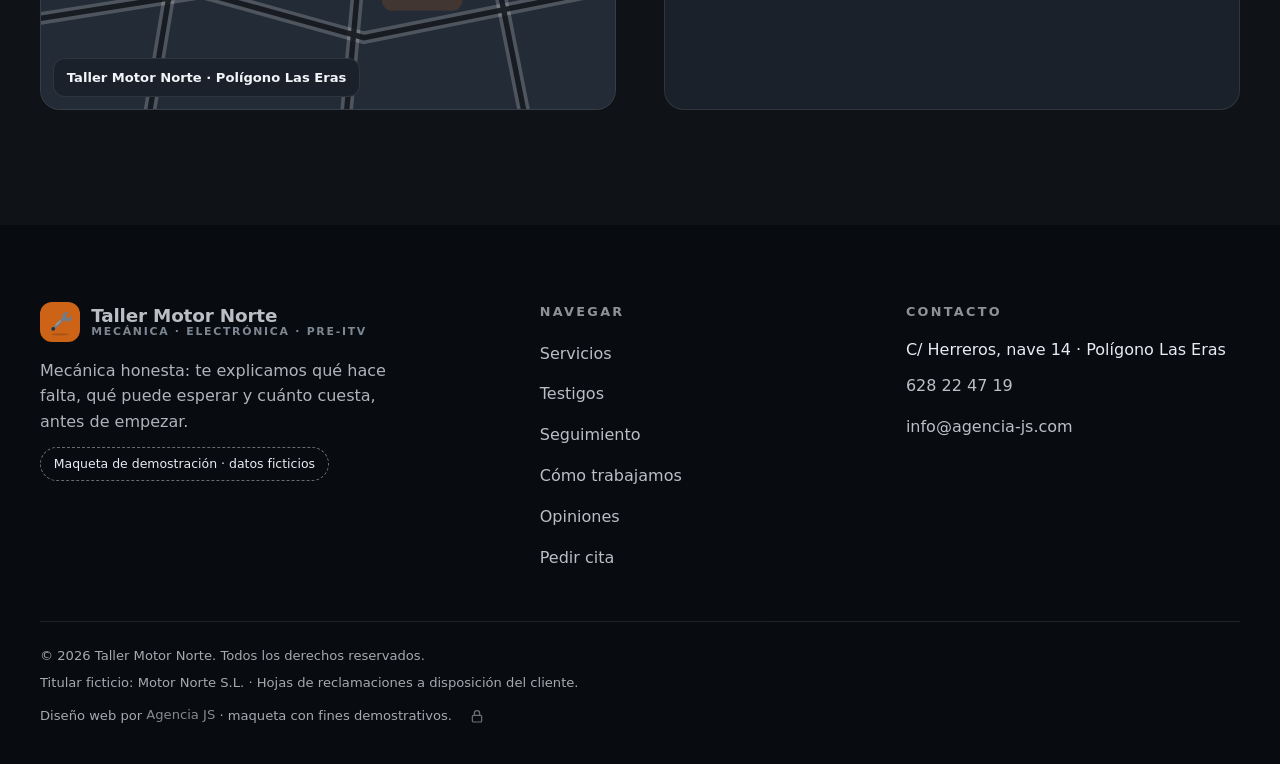
==== commit e8b5db0b: "Panel del taller, asistente de citas y datos reales - worker.js + D1: citas con huecos reales, segui" ====
--- a/index.html
+++ b/index.html
@@ -299,6 +299,7 @@
 .hz-wrap{width:min(1200px,100% - 2.5rem);margin-inline:auto}.hz.on .hz-wrap{width:100%;margin:0}.hz.on .hz-h{width:auto;margin:0 0 2rem}.pc .im svg,.bc .ic svg,.hz-c .ic svg{width:100%}.pc .im svg{width:66%}.brand .lg svg{width:30px;height:30px}.dt svg,.ci .ti svg{width:100%}@media(max-width:480px){.brand small{display:none}}</style><script type="application/ld+json">{"@context": "https://schema.org", "@type": "AutoRepair", "name": "Taller Motor Norte", "description": "Taller mecánico con presupuesto cerrado antes de tocar el coche, coche de cortesía y revisión pre-ITV. Calcula tu próxima revisión y pide cita online.", "telephone": "+34628224719", "email": "info@agencia-js.com", "address": {"@type": "PostalAddress", "streetAddress": "C/ Herreros, nave 14 · Polígono Las Eras", "addressLocality": "Polígono Las Eras", "addressCountry": "ES"}, "openingHoursSpecification": [{"@type": "OpeningHoursSpecification", "dayOfWeek": "Monday", "opens": "08:30", "closes": "13:30"}, {"@type": "OpeningHoursSpecification", "dayOfWeek": "Monday", "opens": "15:30", "closes": "19:30"}, {"@type": "OpeningHoursSpecification", "dayOfWeek": "Tuesday", "opens": "08:30", "closes": "13:30"}, {"@type": "OpeningHoursSpecification", "dayOfWeek": "Tuesday", "opens": "15:30", "closes": "19:30"}, {"@type": "OpeningHoursSpecification", "dayOfWeek": "Wednesday", "opens": "08:30", "closes": "13:30"}, {"@type": "OpeningHoursSpecification", "dayOfWeek": "Wednesday", "opens": "15:30", "closes": "19:30"}, {"@type": "OpeningHoursSpecification", "dayOfWeek": "Thursday", "opens": "08:30", "closes": "13:30"}, {"@type": "OpeningHoursSpecification", "dayOfWeek": "Thursday", "opens": "15:30", "closes": "19:30"}, {"@type": "OpeningHoursSpecification", "dayOfWeek": "Friday", "opens": "08:30", "closes": "13:30"}, {"@type": "OpeningHoursSpecification", "dayOfWeek": "Friday", "opens": "15:30", "closes": "19:30"}, {"@type": "OpeningHoursSpecification", "dayOfWeek": "Saturday", "opens": "09:00", "closes": "13:00"}], "priceRange": "€€"}</script><script type="application/ld+json">{"@context": "https://schema.org", "@type": "FAQPage", "mainEntity": [{"@type": "Question", "name": "¿El presupuesto es cerrado?", "acceptedAnswer": {"@type": "Answer", "text": "Sí. Te damos el precio por escrito y no empezamos sin tu aprobación. Si surge algo nuevo, te avisamos antes."}}, {"@type": "Question", "name": "¿Tenéis coche de cortesía?", "acceptedAnswer": {"@type": "Answer", "text": "Disponible en reparaciones de más de un día, previa reserva."}}, {"@type": "Question", "name": "¿Qué garantía dais?", "acceptedAnswer": {"@type": "Answer", "text": "12 meses en piezas y mano de obra, por escrito."}}, {"@type": "Question", "name": "¿Trabajáis con todas las marcas?", "acceptedAnswer": {"@type": "Answer", "text": "Turismos y furgonetas de cualquier marca, incluidos híbridos."}}, {"@type": "Question", "name": "¿Podéis recoger mi coche?", "acceptedAnswer": {"@type": "Answer", "text": "En el municipio, bajo petición, con servicio de recogida y entrega."}}]}</script><link rel="stylesheet" href="extra.css">
 <link rel="stylesheet" href="movil.css">
 <link rel="stylesheet" href="bento.css">
+<link rel="stylesheet" href="taller.css">
 </head>
 <body>
 <a class="skip" href="#main">Saltar al contenido</a>
@@ -315,11 +316,12 @@
 <div class="hero-a"><div class="ring"></div><div class="blob"></div><figure class="ph-main"><img src="img/diagnosis.webp" srcset="img/diagnosis-m.webp 720w, img/diagnosis.webp 1400w" sizes="(min-width:960px) 560px, 92vw" width="720" height="720" alt="Mecánico haciendo la diagnosis del coche con una tablet" fetchpriority="high" decoding="async"></figure><div class="ph-it" style="left:-4%;top:58%;width:30%;animation-delay:-1.1s" aria-hidden="true"><img src="img/frenos-m.webp" alt="" width="720" height="720" decoding="async"></div><div class="ph-it" style="left:72%;top:4%;width:27%;animation-delay:-3.3s" aria-hidden="true"><img src="img/aceite-m.webp" alt="" width="720" height="720" decoding="async"></div><div class="chip-f" style="left:0;top:8%;animation-delay:-0s"><svg viewBox="0 0 24 24" fill="none" stroke="currentColor" stroke-width="2" stroke-linecap="round" stroke-linejoin="round" aria-hidden="true" focusable="false"><path d="M12 22s8-4 8-10V5l-8-3-8 3v7c0 6 8 10 8 10z"/><path d="m9 12 2 2 4-4"/></svg>Garantía 12 meses</div><div class="chip-f" style="right:0;bottom:4%;animation-delay:-2s"><svg viewBox="0 0 24 24" fill="none" stroke="currentColor" stroke-width="2" stroke-linecap="round" stroke-linejoin="round" aria-hidden="true" focusable="false"><circle cx="12" cy="12" r="10"/><path d="M12 6v6l4 2"/></svg>Resuelto en 24-48 h</div></div></div><span class="scroll-h" aria-hidden="true"></span></section><div class="mq" aria-hidden="true"><div class="mq-t"><span>Mantenimiento</span><span>Frenos</span><span>Neumáticos</span><span>Distribución</span><span>Aire acondicionado</span><span>Diagnosis electrónica</span><span>Pre-ITV</span><span>Mantenimiento</span><span>Frenos</span><span>Neumáticos</span><span>Distribución</span><span>Aire acondicionado</span><span>Diagnosis electrónica</span><span>Pre-ITV</span></div></div><section class="xb" aria-label="Nuestro taller"><div class="xb-im"><img src="img/banda-m.webp" srcset="img/banda-m.webp 720w, img/banda.webp 2000w" sizes="100vw" alt="Interior del taller con un coche en el elevador" loading="lazy" decoding="async"></div><div class="wrap xb-t"><span class="kicker">Nuestro taller</span><h2 class="h2">600 m² pensados para <em class="g">tu coche</em></h2><div class="xb-s"><div><b>4</b><span>elevadores</span></div><div><b>12 meses</b><span>de garantía por escrito</span></div><div><b>24-48 h</b><span>en la mayoría de reparaciones</span></div></div></div></section><section class="sec" id="porque"><div class="wrap"><div class="head"><span class="kicker">Por qué elegirnos</span><h2 class="h2">Mecánica <em class="g">sin letra pequeña</em></h2><p class=lead>Tres reglas que cumplimos siempre: claridad, plazos y garantía.</p></div><div class="bento mcar"><article class="bc s7 hi rv"><div class="ic"><svg viewBox="0 0 160 160" xmlns="http://www.w3.org/2000/svg" role="img" aria-hidden="true" focusable="false"><ellipse cx="80" cy="146" rx="46" ry="6" fill="#000" opacity="0.16"/><rect x="22" y="36" width="116" height="76" rx="10" fill="#2a3340" /><rect x="30" y="44" width="100" height="60" rx="6" fill="#0f1822" /><path d="M36 78H58L66 56L80 96L92 66L100 78H124" fill="none" stroke="#ff7a1a" stroke-width="5" stroke-linecap="round" stroke-linejoin="round" /><path d="M14 118H146L138 132H22Z" fill="#8c97a6" stroke="none" stroke-width="0" stroke-linecap="round" stroke-linejoin="round" /><rect x="64" y="120" width="32" height="5" rx="2" fill="#566274" /></svg></div><h3>Diagnosis con equipo oficial</h3><p>Leemos la centralita y te explicamos el fallo con datos, no con suposiciones.</p><a class="bc-go" href="#testigos">Ver testigos del coche <i aria-hidden="true">→</i></a></article><article class="bc s5 rv"><div class="ic"><svg viewBox="0 0 160 160" xmlns="http://www.w3.org/2000/svg" role="img" aria-hidden="true" focusable="false"><ellipse cx="80" cy="146" rx="46" ry="6" fill="#000" opacity="0.16"/><path d="M80 20L132 38V82C132 112 110 132 80 144C50 132 28 112 28 82V38Z" fill="#ff7a1a" stroke="none" stroke-width="0" stroke-linecap="round" stroke-linejoin="round" /><path d="M80 20L132 38V82C132 112 110 132 80 144Z" fill="#000" stroke="none" stroke-width="0" stroke-linecap="round" stroke-linejoin="round" opacity=".12"/><path d="M54 82L72 100L108 62" fill="none" stroke="#fff" stroke-width="11" stroke-linecap="round" stroke-linejoin="round" /></svg></div><h3>Garantía de 12 meses</h3><p>Piezas y mano de obra cubiertas por escrito.</p><a class="bc-go" href="#proceso">Cómo trabajamos <i aria-hidden="true">→</i></a></article><article class="bc s4 rv"><div class="ic"><svg viewBox="0 0 160 160" xmlns="http://www.w3.org/2000/svg" role="img" aria-hidden="true" focusable="false"><ellipse cx="80" cy="148" rx="64" ry="6" fill="#000" opacity="0.16"/><path d="M14 108C14 96 22 90 34 88L52 62C58 54 66 50 76 50H112C122 50 130 54 138 64L148 88C152 90 154 96 154 104V116C154 120 150 124 146 124H22C18 124 14 120 14 116Z" fill="#ff7a1a" stroke="none" stroke-width="0" stroke-linecap="round" stroke-linejoin="round" /><path d="M60 66H108L124 88H46Z" fill="#cfe7ff" stroke="none" stroke-width="0" stroke-linecap="round" stroke-linejoin="round" /><path d="M80 66V88" fill="none" stroke="#ff7a1a" stroke-width="4" stroke-linecap="round" stroke-linejoin="round" /><circle cx="46" cy="124" r="17" fill="#2a3340" /><circle cx="46" cy="124" r="8" fill="#d5dbe4" /><circle cx="122" cy="124" r="17" fill="#2a3340" /><circle cx="122" cy="124" r="8" fill="#d5dbe4" /><rect x="142" y="96" width="10" height="8" rx="3" fill="#ffe9a8" /><ellipse cx="70" cy="60" rx="22" ry="4" fill="#fff" transform="rotate(-10 70 60)" opacity="0.4"/></svg></div><h3>Coche de cortesía</h3><p>Para que no pares mientras trabajamos en el tuyo.</p><a class="bc-go" href="#cita">Pedir cita <i aria-hidden="true">→</i></a></article><article class="bc s4 rv"><div class="ic"><svg viewBox="0 0 160 160" xmlns="http://www.w3.org/2000/svg" role="img" aria-hidden="true" focusable="false"><ellipse cx="80" cy="146" rx="46" ry="6" fill="#000" opacity="0.16"/><rect x="32" y="26" width="96" height="116" rx="12" fill="#d5dbe4" /><rect x="56" y="18" width="48" height="22" rx="8" fill="#8c97a6" /><circle cx="80" cy="22" r="5" fill="#2a3340" /><path d="M50 70L64 84L88 58" fill="none" stroke="#ff7a1a" stroke-width="9" stroke-linecap="round" stroke-linejoin="round" /><line x1="50" y1="104" x2="110" y2="104" stroke="#8c97a6" stroke-width="6" stroke-linecap="round" /><line x1="50" y1="122" x2="92" y2="122" stroke="#8c97a6" stroke-width="6" stroke-linecap="round" /><path d="M96 60H112" fill="none" stroke="#8c97a6" stroke-width="6" stroke-linecap="round" stroke-linejoin="round" /></svg></div><h3>Preparación pre-ITV</h3><p>Revisamos todo lo que mira la ITV antes de que vayas.</p><a class="bc-go" href="#servicios" data-act="item:itv">Ver revisión pre-ITV <i aria-hidden="true">→</i></a></article><article class="bc s4 rv"><div class="ic"><svg viewBox="0 0 160 160" xmlns="http://www.w3.org/2000/svg" role="img" aria-hidden="true" focusable="false"><ellipse cx="80" cy="146" rx="46" ry="6" fill="#000" opacity="0.16"/><path d="M40 120L96 64" fill="none" stroke="#8c97a6" stroke-width="16" stroke-linecap="round" stroke-linejoin="round" /><path d="M96 64C86 48 96 28 116 28C122 28 126 30 126 30L112 44L116 56L128 60L142 46C142 46 144 52 144 56C144 76 120 82 108 74" fill="#8c97a6" stroke="none" stroke-width="0" stroke-linecap="round" stroke-linejoin="round" /><circle cx="44" cy="116" r="10" fill="#2a3340" /><ellipse cx="70" cy="86" rx="22" ry="4" fill="#fff" transform="rotate(-45 70 86)" opacity="0.4"/></svg></div><h3>Presupuesto cerrado</h3><p>Sabes el precio antes de empezar. Si surge algo, te avisamos.</p><a class="bc-go" href="#seguimiento">Ver un presupuesto <i aria-hidden="true">→</i></a></article></div></div></section><section class="sec alt" id="servicios"><div class="wrap"><div class="head"><span class="kicker">Servicios</span><h2 class="h2">Todo lo que necesita <em class="g">tu coche</em></h2><p class=lead>Precios orientativos de mano de obra y materiales estándar. El presupuesto definitivo se cierra tras revisar tu vehículo.</p></div><div class="tabs" role="tablist" aria-label="Categorías" data-tabs="#cat-grid"><button class="tab" role="tab" type="button" data-cat="all" aria-selected="true">Todo</button><button class="tab" role="tab" type="button" data-cat="mant" aria-selected="false">Mantenimiento</button><button class="tab" role="tab" type="button" data-cat="seg" aria-selected="false">Seguridad</button><button class="tab" role="tab" type="button" data-cat="elec" aria-selected="false">Electrónica y confort</button></div><div class="grid m2" id="cat-grid"><article class="pc rv" data-id="aceite" data-cat="mant"><span class="tg">Más pedido</span><div class="im ph"><img src="img/aceite-m.webp" srcset="img/aceite-m.webp 720w, img/aceite.webp 1400w" sizes="(min-width:960px) 290px, (min-width:600px) 45vw, 92vw" alt="Cambio de aceite sintético en el motor" width="720" height="576" loading="lazy" decoding="async"></div><h3>Cambio de aceite y filtros</h3><p>Aceite sintético, filtro de aceite y revisión de niveles.</p><div class="bt"><span class="pr">desde 69 €<small></small></span><a class="add" href="#cita" aria-label="Reservar Cambio de aceite y filtros">Reservar</a></div></article><article class="pc rv" data-id="distribucion" data-cat="mant"><div class="im ph"><img src="img/distribucion-m.webp" srcset="img/distribucion-m.webp 720w, img/distribucion.webp 1400w" sizes="(min-width:960px) 290px, (min-width:600px) 45vw, 92vw" alt="Montaje de kit de distribución" width="720" height="576" loading="lazy" decoding="async"></div><h3>Kit de distribución</h3><p>Correa, tensor y bomba de agua cuando corresponde.</p><div class="bt"><span class="pr">desde 290 €<small></small></span><a class="add" href="#cita" aria-label="Reservar Kit de distribución">Reservar</a></div></article><article class="pc rv" data-id="aire" data-cat="elec"><div class="im ph"><img src="img/aire-m.webp" srcset="img/aire-m.webp 720w, img/aire.webp 1400w" sizes="(min-width:960px) 290px, (min-width:600px) 45vw, 92vw" alt="Recarga del aire acondicionado" width="720" height="576" loading="lazy" decoding="async"></div><h3>Aire acondicionado</h3><p>Recarga, desinfección y comprobación de fugas.</p><div class="bt"><span class="pr">desde 59 €<small></small></span><a class="add" href="#cita" aria-label="Reservar Aire acondicionado">Reservar</a></div></article><article class="pc rv" data-id="frenos" data-cat="seg"><div class="im ph"><img src="img/frenos-m.webp" srcset="img/frenos-m.webp 720w, img/frenos.webp 1400w" sizes="(min-width:960px) 290px, (min-width:600px) 45vw, 92vw" alt="Disco y pinza de freno nuevos" width="720" height="576" loading="lazy" decoding="async"></div><h3>Frenos</h3><p>Pastillas y discos con prueba en carretera.</p><div class="bt"><span class="pr">desde 89 €<small></small></span><a class="add" href="#cita" aria-label="Reservar Frenos">Reservar</a></div></article><article class="pc rv" data-id="neumaticos" data-cat="seg"><span class="tg">Por rueda</span><div class="im ph"><img src="img/neumaticos-m.webp" srcset="img/neumaticos-m.webp 720w, img/neumaticos.webp 1400w" sizes="(min-width:960px) 290px, (min-width:600px) 45vw, 92vw" alt="Equilibrado de neumático" width="720" height="576" loading="lazy" decoding="async"></div><h3>Neumáticos</h3><p>Montaje, equilibrado y alineado.</p><div class="bt"><span class="pr">desde 19 €<small></small></span><a class="add" href="#cita" aria-label="Reservar Neumáticos">Reservar</a></div></article><article class="pc rv" data-id="bateria" data-cat="elec"><div class="im ph"><img src="img/bateria-m.webp" srcset="img/bateria-m.webp 720w, img/bateria.webp 1400w" sizes="(min-width:960px) 290px, (min-width:600px) 45vw, 92vw" alt="Test de batería" width="720" height="576" loading="lazy" decoding="async"></div><h3>Batería</h3><p>Test de carga y sustitución con instalación.</p><div class="bt"><span class="pr">desde 95 €<small></small></span><a class="add" href="#cita" aria-label="Reservar Batería">Reservar</a></div></article><article class="pc rv" data-id="itv" data-cat="seg"><div class="im ph"><img src="img/itv-m.webp" srcset="img/itv-m.webp 720w, img/itv.webp 1400w" sizes="(min-width:960px) 290px, (min-width:600px) 45vw, 92vw" alt="Revisión de luces antes de la ITV" width="720" height="576" loading="lazy" decoding="async"></div><h3>Revisión pre-ITV</h3><p>Comprobamos luces, emisiones, frenos y más.</p><div class="bt"><span class="pr">desde 39 €<small></small></span><a class="add" href="#cita" aria-label="Reservar Revisión pre-ITV">Reservar</a></div></article><article class="pc rv" data-id="diagnosis" data-cat="elec"><div class="im ph"><img src="img/diagnosis-m.webp" srcset="img/diagnosis-m.webp 720w, img/diagnosis.webp 1400w" sizes="(min-width:960px) 290px, (min-width:600px) 45vw, 92vw" alt="Diagnosis electrónica con tablet" width="720" height="576" loading="lazy" decoding="async"></div><h3>Diagnosis electrónica</h3><p>Lectura de averías y borrado de testigos.</p><div class="bt"><span class="pr">desde 35 €<small></small></span><a class="add" href="#cita" aria-label="Reservar Diagnosis electrónica">Reservar</a></div></article></div><p class="note">Precios con IVA incluido para turismos estándar. Pueden variar según marca y modelo.</p></div></section><section class="sec" id="testigos"><div class="wrap"><div class="head c"><span class="kicker">Testigos del salpicadero</span><h2 class="h2 wide">¿Se te ha encendido <em class="g">una luz</em>?</h2><p class=lead>Toca el testigo que ves en tu coche: te decimos qué significa, si puedes seguir circulando y te damos cita con un toque.</p></div><div class="dash rv" id="dash"></div></div></section><section class="sec" id="revision"><div class="wrap"><div class="head c"><span class="kicker">Calculadora de revisión</span><h2 class="h2 wide">¿Qué le toca a <em class="g">tu coche</em>?</h2><p class=lead>Indica kilómetros y antigüedad y te decimos qué revisar pronto. Orientativo; cada fabricante marca sus plazos.</p></div><div class="mod rv" id="mod"></div></div></section><section class="sec hz" id="proceso"><div class="hz-in"><div class="wrap hz-h"><div class="head"><span class="kicker">Cómo trabajamos</span><h2 class="h2">Tu coche en <em class="g">3 pasos</em></h2><p class=lead>Del aviso a la entrega, con información en cada paso.</p></div></div><div class="wrap hz-wrap" style="width:100%"><div class="hz-t mcar"><article class="hz-c"><span class="n">01</span><div class="ic"><svg viewBox="0 0 160 160" xmlns="http://www.w3.org/2000/svg" role="img" aria-hidden="true" focusable="false"><ellipse cx="80" cy="146" rx="46" ry="6" fill="#000" opacity="0.16"/><rect x="22" y="36" width="116" height="76" rx="10" fill="#2a3340" /><rect x="30" y="44" width="100" height="60" rx="6" fill="#0f1822" /><path d="M36 78H58L66 56L80 96L92 66L100 78H124" fill="none" stroke="#ff7a1a" stroke-width="5" stroke-linecap="round" stroke-linejoin="round" /><path d="M14 118H146L138 132H22Z" fill="#8c97a6" stroke="none" stroke-width="0" stroke-linecap="round" stroke-linejoin="round" /><rect x="64" y="120" width="32" height="5" rx="2" fill="#566274" /></svg></div><h3>1 · Diagnóstico</h3><p>Revisamos el coche y te enviamos fotos y explicación por WhatsApp.</p></article><article class="hz-c"><span class="n">02</span><div class="ic"><svg viewBox="0 0 160 160" xmlns="http://www.w3.org/2000/svg" role="img" aria-hidden="true" focusable="false"><ellipse cx="80" cy="146" rx="46" ry="6" fill="#000" opacity="0.16"/><path d="M40 120L96 64" fill="none" stroke="#8c97a6" stroke-width="16" stroke-linecap="round" stroke-linejoin="round" /><path d="M96 64C86 48 96 28 116 28C122 28 126 30 126 30L112 44L116 56L128 60L142 46C142 46 144 52 144 56C144 76 120 82 108 74" fill="#8c97a6" stroke="none" stroke-width="0" stroke-linecap="round" stroke-linejoin="round" /><circle cx="44" cy="116" r="10" fill="#2a3340" /><ellipse cx="70" cy="86" rx="22" ry="4" fill="#fff" transform="rotate(-45 70 86)" opacity="0.4"/></svg></div><h3>2 · Presupuesto cerrado</h3><p>Apruebas lo que hace falta. No empezamos hasta tu OK.</p></article><article class="hz-c"><span class="n">03</span><div class="ic"><svg viewBox="0 0 160 160" xmlns="http://www.w3.org/2000/svg" role="img" aria-hidden="true" focusable="false"><ellipse cx="80" cy="146" rx="46" ry="6" fill="#000" opacity="0.16"/><path d="M80 20L132 38V82C132 112 110 132 80 144C50 132 28 112 28 82V38Z" fill="#ff7a1a" stroke="none" stroke-width="0" stroke-linecap="round" stroke-linejoin="round" /><path d="M80 20L132 38V82C132 112 110 132 80 144Z" fill="#000" stroke="none" stroke-width="0" stroke-linecap="round" stroke-linejoin="round" opacity=".12"/><path d="M54 82L72 100L108 62" fill="none" stroke="#fff" stroke-width="11" stroke-linecap="round" stroke-linejoin="round" /></svg></div><h3>3 · Entrega y garantía</h3><p>Te devolvemos el coche con la pieza vieja y 12 meses de garantía.</p></article></div></div></div></section><section class="sec" aria-label="Datos"><div class="wrap"><div class="stats"><div class="sx rv"><b data-count="18" data-dec="0" data-suf="">18</b><span>años de experiencia</span></div><div class="sx rv"><b data-count="9500" data-dec="0" data-suf="+">9500+</b><span>coches atendidos</span></div><div class="sx rv"><b data-count="24" data-dec="0" data-suf=" h">24 h</b><span>plazo medio</span></div><div class="sx rv"><b data-count="4.8" data-dec="1" data-suf="">4,8</b><span>valoración media</span></div></div></div></section><section class="sec" id="seguimiento"><div class="wrap"><div class="head"><span class="kicker">Seguimiento en directo</span><h2 class="h2">Sigue tu reparación <em class="g">desde el móvil</em></h2><p class=lead>Escribe tu matrícula y mira en qué paso está tu coche, las fotos del mecánico y el presupuesto para aprobarlo con un toque. Sin llamadas.</p></div><div class="trk rv" id="trk"></div></div></section><section class="sec alt" id="opiniones"><div class="wrap"><div class="head"><span class="kicker">Opiniones</span><h2 class="h2">Clientes que <em class="g">vuelven</em></h2></div><div class="rv-l mcar"><figure class="rc rv"><div class="stars" role="img" aria-label="5 de 5 estrellas"><svg viewBox="0 0 24 24" fill="currentColor" aria-hidden="true" focusable="false"><path d="m12 2 3.100 6.300 6.900 1-5 4.900 1.200 6.800L12 17.700 5.800 21l1.200-6.800-5-4.900 6.900-1z"/></svg><svg viewBox="0 0 24 24" fill="currentColor" aria-hidden="true" focusable="false"><path d="m12 2 3.100 6.300 6.900 1-5 4.900 1.200 6.800L12 17.700 5.800 21l1.200-6.800-5-4.900 6.900-1z"/></svg><svg viewBox="0 0 24 24" fill="currentColor" aria-hidden="true" focusable="false"><path d="m12 2 3.100 6.300 6.900 1-5 4.900 1.200 6.800L12 17.700 5.800 21l1.200-6.800-5-4.900 6.900-1z"/></svg><svg viewBox="0 0 24 24" fill="currentColor" aria-hidden="true" focusable="false"><path d="m12 2 3.100 6.300 6.900 1-5 4.900 1.200 6.800L12 17.700 5.800 21l1.200-6.800-5-4.900 6.900-1z"/></svg><svg viewBox="0 0 24 24" fill="currentColor" aria-hidden="true" focusable="false"><path d="m12 2 3.100 6.300 6.900 1-5 4.900 1.200 6.800L12 17.700 5.800 21l1.200-6.800-5-4.900 6.900-1z"/></svg></div><p>“Me dieron el precio por escrito y no cambió ni un euro. Mecánica honesta, de verdad.”</p><footer><span class="av">S</span><span><b>Sergio B.</b>Cliente desde 2019</span></footer></figure><figure class="rc rv"><div class="stars" role="img" aria-label="5 de 5 estrellas"><svg viewBox="0 0 24 24" fill="currentColor" aria-hidden="true" focusable="false"><path d="m12 2 3.100 6.300 6.900 1-5 4.900 1.200 6.800L12 17.700 5.800 21l1.200-6.800-5-4.900 6.900-1z"/></svg><svg viewBox="0 0 24 24" fill="currentColor" aria-hidden="true" focusable="false"><path d="m12 2 3.100 6.300 6.900 1-5 4.900 1.200 6.800L12 17.700 5.800 21l1.200-6.800-5-4.900 6.900-1z"/></svg><svg viewBox="0 0 24 24" fill="currentColor" aria-hidden="true" focusable="false"><path d="m12 2 3.100 6.300 6.900 1-5 4.900 1.200 6.800L12 17.700 5.800 21l1.200-6.800-5-4.900 6.900-1z"/></svg><svg viewBox="0 0 24 24" fill="currentColor" aria-hidden="true" focusable="false"><path d="m12 2 3.100 6.300 6.900 1-5 4.900 1.200 6.800L12 17.700 5.800 21l1.200-6.800-5-4.900 6.900-1z"/></svg><svg viewBox="0 0 24 24" fill="currentColor" aria-hidden="true" focusable="false"><path d="m12 2 3.100 6.300 6.900 1-5 4.900 1.200 6.800L12 17.700 5.800 21l1.200-6.800-5-4.900 6.900-1z"/></svg></div><p>“Me avisaron por WhatsApp con fotos de lo que había. Pasé la ITV a la primera.”</p><footer><span class="av">E</span><span><b>Elena M.</b>Revisión + ITV</span></footer></figure><figure class="rc rv"><div class="stars" role="img" aria-label="5 de 5 estrellas"><svg viewBox="0 0 24 24" fill="currentColor" aria-hidden="true" focusable="false"><path d="m12 2 3.100 6.300 6.900 1-5 4.900 1.200 6.800L12 17.700 5.800 21l1.200-6.800-5-4.900 6.900-1z"/></svg><svg viewBox="0 0 24 24" fill="currentColor" aria-hidden="true" focusable="false"><path d="m12 2 3.100 6.300 6.900 1-5 4.900 1.200 6.800L12 17.700 5.800 21l1.200-6.800-5-4.900 6.900-1z"/></svg><svg viewBox="0 0 24 24" fill="currentColor" aria-hidden="true" focusable="false"><path d="m12 2 3.100 6.300 6.900 1-5 4.900 1.200 6.800L12 17.700 5.800 21l1.200-6.800-5-4.900 6.900-1z"/></svg><svg viewBox="0 0 24 24" fill="currentColor" aria-hidden="true" focusable="false"><path d="m12 2 3.100 6.300 6.900 1-5 4.900 1.200 6.800L12 17.700 5.800 21l1.200-6.800-5-4.900 6.900-1z"/></svg><svg viewBox="0 0 24 24" fill="currentColor" aria-hidden="true" focusable="false"><path d="m12 2 3.100 6.300 6.900 1-5 4.900 1.200 6.800L12 17.700 5.800 21l1.200-6.800-5-4.900 6.900-1z"/></svg></div><p>“Rápidos y con coche de cortesía. Para mi furgoneta no podría pedir más.”</p><footer><span class="av">R</span><span><b>Raúl D.</b>Cliente de empresa</span></footer></figure></div><p class="note">Opiniones de ejemplo para esta maqueta. En la web real se muestran las de tus clientes de Google.</p></div></section><section class="sec" id="faq"><div class="wrap"><div class="head c"><span class="kicker">Dudas frecuentes</span><h2 class="h2">Preguntas frecuentes</h2></div><div class="faq"><details class="fq rv"><summary>¿El presupuesto es cerrado?</summary><p>Sí. Te damos el precio por escrito y no empezamos sin tu aprobación. Si surge algo nuevo, te avisamos antes.</p></details><details class="fq rv"><summary>¿Tenéis coche de cortesía?</summary><p>Disponible en reparaciones de más de un día, previa reserva.</p></details><details class="fq rv"><summary>¿Qué garantía dais?</summary><p>12 meses en piezas y mano de obra, por escrito.</p></details><details class="fq rv"><summary>¿Trabajáis con todas las marcas?</summary><p>Turismos y furgonetas de cualquier marca, incluidos híbridos.</p></details><details class="fq rv"><summary>¿Podéis recoger mi coche?</summary><p>En el municipio, bajo petición, con servicio de recogida y entrega.</p></details></div></div></section><section class="sec" id="cita"><div class="wrap"><div class="head"><span class="kicker">Pide cita</span><h2 class="h2">Cuéntanos <em class="g">qué le pasa</em></h2><p class=lead>Respondemos en el día. También puedes llamarnos o venir sin cita.</p></div><div class="ct"><div><div class="pill" data-status style="margin-top:0"><i></i><span>Comprobando horario…</span></div><div class="info"><a href="https://wa.me/34628224719"><span class="ib"><svg viewBox="0 0 24 24" fill="currentColor" aria-hidden="true" focusable="false"><path d="M12 2a10 10 0 0 0-8.6 15.1L2 22l5-1.3A10 10 0 1 0 12 2zm0 18.2a8.2 8.2 0 0 1-4.2-1.2l-.3-.2-3 .8.8-2.9-.2-.3A8.2 8.2 0 1 1 12 20.200zm4.500-6.100c-.2-.1-1.500-.7-1.700-.8-.2-.1-.4-.1-.6.100l-.8 1c-.1.200-.3.200-.5.100a6.700 6.700 0 0 1-3.300-2.900c-.2-.4.200-.4.700-1.300.1-.2 0-.3 0-.5l-.8-1.800c-.2-.5-.4-.4-.6-.4h-.5a1 1 0 0 0-.7.3 3 3 0 0 0-.9 2.200 5.200 5.200 0 0 0 1.100 2.800 11.900 11.900 0 0 0 4.600 4.100c1.700.7 2.400.8 3.200.7.500-.1 1.500-.6 1.800-1.200s.2-1.100.1-1.200-.3-.2-.5-.3z"/></svg></span><span><small>WhatsApp</small><b>628 22 47 19</b></span></a><a href="tel:+34628224719"><span class="ib"><svg viewBox="0 0 24 24" fill="none" stroke="currentColor" stroke-width="2" stroke-linecap="round" stroke-linejoin="round" aria-hidden="true" focusable="false"><path d="M22 16.9v3a2 2 0 0 1-2.200 2 19.800 19.800 0 0 1-8.600-3.100 19.500 19.500 0 0 1-6-6A19.800 19.800 0 0 1 2.100 4.200 2 2 0 0 1 4.100 2h3a2 2 0 0 1 2 1.700c.1 1 .4 1.900.7 2.800a2 2 0 0 1-.5 2.100L8 9.900a16 16 0 0 0 6 6l1.300-1.300a2 2 0 0 1 2.100-.4c.9.300 1.800.6 2.800.7a2 2 0 0 1 1.700 2z"/></svg></span><span><small>Teléfono</small><b>628 22 47 19</b></span></a><a href="mailto:info@agencia-js.com"><span class="ib"><svg viewBox="0 0 24 24" fill="none" stroke="currentColor" stroke-width="2" stroke-linecap="round" stroke-linejoin="round" aria-hidden="true" focusable="false"><rect x="2" y="4" width="20" height="16" rx="3"/><path d="m22 7-10 6L2 7"/></svg></span><span><small>Correo</small><b>info@agencia-js.com</b></span></a><div class="r"><span class="ib"><svg viewBox="0 0 24 24" fill="none" stroke="currentColor" stroke-width="2" stroke-linecap="round" stroke-linejoin="round" aria-hidden="true" focusable="false"><path d="M20 10c0 6-8 12-8 12S4 16 4 10a8 8 0 0 1 16 0z"/><circle cx="12" cy="10" r="3"/></svg></span><span><small>Dirección</small><b>C/ Herreros, nave 14 · Polígono Las Eras</b></span></div></div><div class="hrs" aria-label="Horario"><div data-day="0"><span>Lunes</span><span>08:30–13:30 · 15:30–19:30</span></div><div data-day="1"><span>Martes</span><span>08:30–13:30 · 15:30–19:30</span></div><div data-day="2"><span>Miércoles</span><span>08:30–13:30 · 15:30–19:30</span></div><div data-day="3"><span>Jueves</span><span>08:30–13:30 · 15:30–19:30</span></div><div data-day="4"><span>Viernes</span><span>08:30–13:30 · 15:30–19:30</span></div><div data-day="5"><span>Sábado</span><span>09:00–13:00</span></div><div data-day="6"><span>Domingo</span><span>Cerrado</span></div></div><div class="map mhide" role="img" aria-label="Mapa esquemático de la ubicación"><svg viewBox="0 0 640 360" preserveAspectRatio="xMidYMid slice" aria-hidden="true" focusable="false"><rect width="640" height="360" fill="var(--chip)"/>
 <g fill="none" stroke="var(--line2)" stroke-width="14" stroke-linecap="round"><path d="M-10 90 L250 120 L450 60 L660 100"/><path d="M-10 260 L180 230 L360 280 L660 220"/><path d="M120 -10 L150 190 L120 370"/><path d="M330 -10 L360 150 L340 370"/><path d="M520 -10 L500 170 L540 370"/></g>
 <g fill="none" stroke="var(--bg)" stroke-width="6" stroke-linecap="round" opacity=".85"><path d="M-10 90 L250 120 L450 60 L660 100"/><path d="M-10 260 L180 230 L360 280 L660 220"/><path d="M120 -10 L150 190 L120 370"/><path d="M330 -10 L360 150 L340 370"/><path d="M520 -10 L500 170 L540 370"/></g>
-<g fill="#ff7a1a" opacity=".14"><rect x="170" y="140" width="130" height="70" rx="12"/><rect x="380" y="150" width="90" height="100" rx="12"/><rect x="190" y="20" width="110" height="60" rx="12"/><rect x="560" y="130" width="70" height="60" rx="12"/></g></svg><div class="pin" style="width:46px;color:var(--brand)"><svg viewBox="0 0 24 24" fill="currentColor"><path d="M12 2a8 8 0 0 0-8 8c0 6 8 12 8 12s8-6 8-12a8 8 0 0 0-8-8zm0 11a3 3 0 1 1 0-6 3 3 0 0 1 0 6z"/></svg></div><span class="lb">Taller Motor Norte · Polígono Las Eras</span></div></div><form class="frm rv" data-wa="Quiero pedir cita para mi coche"><h3>Solicitud de cita</h3><div class="fl"><label for="nombre">Nombre</label><input id="nombre" name="nombre" type="text" required autocomplete=name></div><div class="fl"><label for="telefono">Teléfono</label><input id="telefono" name="telefono" type="tel" required autocomplete=tel></div><div class="fl"><label for="modelo">Marca, modelo y matrícula</label><input id="modelo" name="modelo" type="text" required></div><div class="fl"><label for="f-serv">¿Qué necesitas?</label><textarea id="f-serv" name="f-serv" required></textarea></div><div class="fl"><label for="dia">Día preferido</label><select id="dia" name="dia"><option>Lo antes posible</option><option>Esta semana</option><option>La próxima semana</option></select></div><label class="chk"><input type="checkbox" required id="priv"><span>Acepto que mis datos se usen solo para atender esta consulta (maqueta de demostración).</span></label><div class="cta" style="margin:0"><button class="btn btn-wa" type="button" data-send="wa"><svg viewBox="0 0 24 24" fill="currentColor" aria-hidden="true" focusable="false"><path d="M12 2a10 10 0 0 0-8.6 15.1L2 22l5-1.3A10 10 0 1 0 12 2zm0 18.2a8.2 8.2 0 0 1-4.2-1.2l-.3-.2-3 .8.8-2.9-.2-.3A8.2 8.2 0 1 1 12 20.200zm4.500-6.100c-.2-.1-1.500-.7-1.700-.8-.2-.1-.4-.1-.6.100l-.8 1c-.1.200-.3.200-.5.100a6.700 6.700 0 0 1-3.300-2.900c-.2-.4.200-.4.700-1.300.1-.2 0-.3 0-.5l-.8-1.800c-.2-.5-.4-.4-.6-.4h-.5a1 1 0 0 0-.7.3 3 3 0 0 0-.9 2.200 5.200 5.200 0 0 0 1.100 2.800 11.900 11.900 0 0 0 4.600 4.100c1.700.7 2.400.8 3.200.7.500-.1 1.500-.6 1.800-1.200s.2-1.100.1-1.200-.3-.2-.5-.3z"/></svg>Enviar por WhatsApp</button><button class="btn btn-ghost" type="button" data-send="mail"><svg viewBox="0 0 24 24" fill="none" stroke="currentColor" stroke-width="2" stroke-linecap="round" stroke-linejoin="round" aria-hidden="true" focusable="false"><rect x="2" y="4" width="20" height="16" rx="3"/><path d="m22 7-10 6L2 7"/></svg>Por correo</button></div><p class="stt" role="status"></p></form></div></div></section></main><footer class="ft"><div class="wrap"><div class="gr"><div><a class="brand" href="#inicio"><span class="lg"><svg viewBox="0 0 160 160" xmlns="http://www.w3.org/2000/svg" role="img" aria-hidden="true" focusable="false"><ellipse cx="80" cy="146" rx="46" ry="6" fill="#000" opacity="0.16"/><path d="M40 120L96 64" fill="none" stroke="#8c97a6" stroke-width="16" stroke-linecap="round" stroke-linejoin="round" /><path d="M96 64C86 48 96 28 116 28C122 28 126 30 126 30L112 44L116 56L128 60L142 46C142 46 144 52 144 56C144 76 120 82 108 74" fill="#8c97a6" stroke="none" stroke-width="0" stroke-linecap="round" stroke-linejoin="round" /><circle cx="44" cy="116" r="10" fill="#2a3340" /><ellipse cx="70" cy="86" rx="22" ry="4" fill="#fff" transform="rotate(-45 70 86)" opacity="0.4"/></svg></span><span>Taller Motor Norte<small>Mecánica · Electrónica · Pre-ITV</small></span></a><p style="margin-top:1rem;opacity:.75;max-width:36ch">Mecánica honesta: te explicamos qué hace falta, qué puede esperar y cuánto cuesta, antes de empezar.</p><span class="demo">Maqueta de demostración · datos ficticios</span></div><div><h4>Navegar</h4><ul><li><a href="#servicios">Servicios</a></li><li><a href="#testigos">Testigos</a><a href="#seguimiento">Seguimiento</a></li><li><a href="#proceso">Cómo trabajamos</a></li><li><a href="#opiniones">Opiniones</a></li><li><a href="#cita">Pedir cita</a></li></ul></div><div><h4>Contacto</h4><ul><li>C/ Herreros, nave 14 · Polígono Las Eras</li><li><a href="tel:+34628224719">628 22 47 19</a></li><li><a href="mailto:info@agencia-js.com">info@agencia-js.com</a></li></ul></div></div>
-<div class="lb2"><span>© <span data-year>2026</span> Taller Motor Norte. Todos los derechos reservados.</span><span>Titular ficticio: Motor Norte S.L. · Hojas de reclamaciones a disposición del cliente.</span><span>Diseño web por <a href="https://agencia-js.com" rel="noopener">Agencia JS</a> · maqueta con fines demostrativos.</span></div></div></footer><div class="mb"><a class="btn btn-ghost" href="tel:+34628224719" aria-label="Llamar"><svg viewBox="0 0 24 24" fill="none" stroke="currentColor" stroke-width="2" stroke-linecap="round" stroke-linejoin="round" aria-hidden="true" focusable="false"><path d="M22 16.9v3a2 2 0 0 1-2.200 2 19.800 19.800 0 0 1-8.600-3.100 19.500 19.500 0 0 1-6-6A19.800 19.800 0 0 1 2.100 4.200 2 2 0 0 1 4.100 2h3a2 2 0 0 1 2 1.700c.1 1 .4 1.900.7 2.800a2 2 0 0 1-.5 2.100L8 9.900a16 16 0 0 0 6 6l1.300-1.300a2 2 0 0 1 2.100-.4c.9.300 1.800.6 2.800.7a2 2 0 0 1 1.700 2z"/></svg>Llamar</a><a class="btn btn-main" href="#cita">Pedir cita</a></div>
+<g fill="#ff7a1a" opacity=".14"><rect x="170" y="140" width="130" height="70" rx="12"/><rect x="380" y="150" width="90" height="100" rx="12"/><rect x="190" y="20" width="110" height="60" rx="12"/><rect x="560" y="130" width="70" height="60" rx="12"/></g></svg><div class="pin" style="width:46px;color:var(--brand)"><svg viewBox="0 0 24 24" fill="currentColor"><path d="M12 2a8 8 0 0 0-8 8c0 6 8 12 8 12s8-6 8-12a8 8 0 0 0-8-8zm0 11a3 3 0 1 1 0-6 3 3 0 0 1 0 6z"/></svg></div><span class="lb">Taller Motor Norte · Polígono Las Eras</span></div></div><form class="frm rv" id="fcita" data-wa="Quiero pedir cita para mi coche" novalidate><h3>Reserva tu cita</h3><div class="hp" aria-hidden="true"><label for="f-web">No rellenar</label><input id="f-web" tabindex="-1" autocomplete="off"></div><div class="fl"><label for="nombre">Nombre</label><input id="nombre" name="nombre" type="text" required autocomplete=name></div><div class="fl"><label for="telefono">Teléfono</label><input id="telefono" name="telefono" type="tel" required autocomplete=tel></div><div class="fl"><label for="modelo">Marca, modelo y matrícula</label><input id="modelo" name="modelo" type="text" required></div><div class="fl"><label for="f-tipo">¿Qué necesitas?</label><select id="f-tipo" name="f-tipo" required><option value="">Elige un servicio…</option><option>Cambio de aceite y filtros</option><option>Kit de distribución</option><option>Aire acondicionado</option><option>Frenos</option><option>Neumáticos</option><option>Batería</option><option>Revisión pre-ITV</option><option>Diagnosis electrónica</option><option>Otra cosa (cuéntanos abajo)</option></select></div><div class="fl"><label for="f-serv">Cuéntanos qué le pasa (opcional)</label><textarea id="f-serv" name="f-serv" maxlength="400"></textarea></div><div class="fl-2"><div class="fl"><label for="f-dia">Día</label><input id="f-dia" name="dia" type="date" required></div><div class="fl"><label for="f-hora">Hora</label><select id="f-hora" name="hora" required disabled><option value="">Primero elige el día</option></select></div></div><label class="chk"><input type="checkbox" required id="priv"><span>Acepto que mis datos se usen solo para gestionar esta cita (maqueta de demostración).</span></label><div class="cta" style="margin:0"><button class="btn btn-main" type="submit" id="citago">Reservar cita</button><button class="btn btn-wa" type="button" data-send="wa"><svg viewBox="0 0 24 24" fill="currentColor" aria-hidden="true" focusable="false"><path d="M12 2a10 10 0 0 0-8.6 15.1L2 22l5-1.3A10 10 0 1 0 12 2zm0 18.2a8.2 8.2 0 0 1-4.2-1.2l-.3-.2-3 .8.8-2.9-.2-.3A8.2 8.2 0 1 1 12 20.200zm4.500-6.100c-.2-.1-1.500-.7-1.700-.8-.2-.1-.4-.1-.6.100l-.8 1c-.1.200-.3.200-.5.100a6.700 6.700 0 0 1-3.300-2.900c-.2-.4.200-.4.700-1.300.1-.2 0-.3 0-.5l-.8-1.800c-.2-.5-.4-.4-.6-.4h-.5a1 1 0 0 0-.7.3 3 3 0 0 0-.9 2.200 5.200 5.200 0 0 0 1.100 2.800 11.900 11.900 0 0 0 4.600 4.100c1.700.7 2.400.8 3.200.7.500-.1 1.500-.6 1.800-1.200s.2-1.100.1-1.200-.3-.2-.5-.3z"/></svg>Enviar por WhatsApp</button><button class="btn btn-ghost" type="button" data-send="mail"><svg viewBox="0 0 24 24" fill="none" stroke="currentColor" stroke-width="2" stroke-linecap="round" stroke-linejoin="round" aria-hidden="true" focusable="false"><rect x="2" y="4" width="20" height="16" rx="3"/><path d="m22 7-10 6L2 7"/></svg>Por correo</button></div><p class="stt" id="citast" role="status" aria-live="polite"></p></form></div></div></section></main><footer class="ft"><div class="wrap"><div class="gr"><div><a class="brand" href="#inicio"><span class="lg"><svg viewBox="0 0 160 160" xmlns="http://www.w3.org/2000/svg" role="img" aria-hidden="true" focusable="false"><ellipse cx="80" cy="146" rx="46" ry="6" fill="#000" opacity="0.16"/><path d="M40 120L96 64" fill="none" stroke="#8c97a6" stroke-width="16" stroke-linecap="round" stroke-linejoin="round" /><path d="M96 64C86 48 96 28 116 28C122 28 126 30 126 30L112 44L116 56L128 60L142 46C142 46 144 52 144 56C144 76 120 82 108 74" fill="#8c97a6" stroke="none" stroke-width="0" stroke-linecap="round" stroke-linejoin="round" /><circle cx="44" cy="116" r="10" fill="#2a3340" /><ellipse cx="70" cy="86" rx="22" ry="4" fill="#fff" transform="rotate(-45 70 86)" opacity="0.4"/></svg></span><span>Taller Motor Norte<small>Mecánica · Electrónica · Pre-ITV</small></span></a><p style="margin-top:1rem;opacity:.75;max-width:36ch">Mecánica honesta: te explicamos qué hace falta, qué puede esperar y cuánto cuesta, antes de empezar.</p><span class="demo">Maqueta de demostración · datos ficticios</span></div><div><h4>Navegar</h4><ul><li><a href="#servicios">Servicios</a></li><li><a href="#testigos">Testigos</a></li><li><a href="#seguimiento">Seguimiento</a></li><li><a href="#proceso">Cómo trabajamos</a></li><li><a href="#opiniones">Opiniones</a></li><li><a href="#cita">Pedir cita</a></li></ul></div><div><h4>Contacto</h4><ul><li>C/ Herreros, nave 14 · Polígono Las Eras</li><li><a href="tel:+34628224719">628 22 47 19</a></li><li><a href="mailto:info@agencia-js.com">info@agencia-js.com</a></li></ul></div></div>
+<div class="lb2"><span>© <span data-year>2026</span> Taller Motor Norte. Todos los derechos reservados.</span><span>Titular ficticio: Motor Norte S.L. · Hojas de reclamaciones a disposición del cliente.</span><span>Diseño web por <a href="https://agencia-js.com" rel="noopener">Agencia JS</a> · maqueta con fines demostrativos. <a class="adm" href="admin.html" aria-label="Acceso del taller" title="Acceso del taller"><svg viewBox="0 0 24 24" width="16" height="16" aria-hidden="true" focusable="false"><rect x="5" y="11" width="14" height="10" rx="2" fill="none" stroke="currentColor" stroke-width="1.8"/><path d="M8 11V8a4 4 0 0 1 8 0v3" fill="none" stroke="currentColor" stroke-width="1.8"/></svg></a></span></div></div></footer><div class="mb"><a class="btn btn-ghost" href="tel:+34628224719" aria-label="Llamar"><svg viewBox="0 0 24 24" fill="none" stroke="currentColor" stroke-width="2" stroke-linecap="round" stroke-linejoin="round" aria-hidden="true" focusable="false"><path d="M22 16.9v3a2 2 0 0 1-2.200 2 19.800 19.800 0 0 1-8.600-3.100 19.500 19.500 0 0 1-6-6A19.800 19.800 0 0 1 2.100 4.200 2 2 0 0 1 4.100 2h3a2 2 0 0 1 2 1.700c.1 1 .4 1.900.7 2.800a2 2 0 0 1-.5 2.100L8 9.900a16 16 0 0 0 6 6l1.300-1.300a2 2 0 0 1 2.100-.4c.9.300 1.800.6 2.800.7a2 2 0 0 1 1.700 2z"/></svg>Llamar</a><a class="btn btn-main" href="#cita">Pedir cita</a></div>
 <script>window.SITE={"name":"Taller Motor Norte","wa":"34628224719","email":"info@agencia-js.com","hours":[[["08:30","13:30"],["15:30","19:30"]],[["08:30","13:30"],["15:30","19:30"]],[["08:30","13:30"],["15:30","19:30"]],[["08:30","13:30"],["15:30","19:30"]],[["08:30","13:30"],["15:30","19:30"]],[["09:00","13:00"]],[]],"icons":{"wa":"<svg viewBox=\"0 0 24 24\" fill=\"currentColor\" aria-hidden=\"true\" focusable=\"false\"><path d=\"M12 2a10 10 0 0 0-8.6 15.1L2 22l5-1.3A10 10 0 1 0 12 2zm0 18.2a8.2 8.2 0 0 1-4.2-1.2l-.3-.2-3 .8.8-2.9-.2-.3A8.2 8.2 0 1 1 12 20.200zm4.500-6.100c-.2-.1-1.500-.7-1.700-.8-.2-.1-.4-.1-.6.100l-.8 1c-.1.200-.3.200-.5.100a6.700 6.700 0 0 1-3.300-2.900c-.2-.4.200-.4.700-1.300.1-.2 0-.3 0-.5l-.8-1.800c-.2-.5-.4-.4-.6-.4h-.5a1 1 0 0 0-.7.3 3 3 0 0 0-.9 2.200 5.200 5.200 0 0 0 1.100 2.800 11.900 11.900 0 0 0 4.600 4.100c1.700.7 2.400.8 3.200.7.500-.1 1.500-.6 1.800-1.200s.2-1.100.1-1.200-.3-.2-.5-.3z\"/><\/svg>"},"art":{"aceite":"<svg viewBox=\"0 0 160 160\" xmlns=\"http://www.w3.org/2000/svg\" role=\"img\" aria-hidden=\"true\" focusable=\"false\"><ellipse cx=\"80\" cy=\"146\" rx=\"46\" ry=\"6\" fill=\"#000\" opacity=\"0.16\"/><path d=\"M36 62H98L112 52H128L120 76L106 92V128C106 134 100 138 94 138H44C38 138 32 134 32 128V70C32 66 34 62 36 62Z\" fill=\"#8c97a6\" stroke=\"none\" stroke-width=\"0\" stroke-linecap=\"round\" stroke-linejoin=\"round\" /><rect x=\"32\" y=\"84\" width=\"74\" height=\"30\" rx=\"0\" fill=\"#ff7a1a\" /><ellipse cx=\"46\" cy=\"78\" rx=\"6\" ry=\"12\" fill=\"#fff\" transform=\"rotate(0 46 78)\" opacity=\"0.4\"/><path d=\"M98 62L128 42\" fill=\"none\" stroke=\"#2a3340\" stroke-width=\"7\" stroke-linecap=\"round\" stroke-linejoin=\"round\" /><path d=\"M136 62C136 72 128 78 128 84C128 90 132 94 136 94C140 94 144 90 144 84C144 78 136 72 136 62Z\" fill=\"#ff7a1a\" stroke=\"none\" stroke-width=\"0\" stroke-linecap=\"round\" stroke-linejoin=\"round\" /><\/svg>","aire":"<svg viewBox=\"0 0 160 160\" xmlns=\"http://www.w3.org/2000/svg\" role=\"img\" aria-hidden=\"true\" focusable=\"false\"><ellipse cx=\"80\" cy=\"146\" rx=\"46\" ry=\"6\" fill=\"#000\" opacity=\"0.16\"/><circle cx=\"80\" cy=\"82\" r=\"52\" fill=\"#e9f4ff\" /><line x1=\"80\" y1=\"82\" x2=\"124.0\" y2=\"82.0\" stroke=\"#3ba0ff\" stroke-width=\"6\" stroke-linecap=\"round\" /><line x1=\"80\" y1=\"82\" x2=\"102.0\" y2=\"120.10511776651529\" stroke=\"#3ba0ff\" stroke-width=\"6\" stroke-linecap=\"round\" /><line x1=\"80\" y1=\"82\" x2=\"58.000000000000014\" y2=\"120.1051177665153\" stroke=\"#3ba0ff\" stroke-width=\"6\" stroke-linecap=\"round\" /><line x1=\"80\" y1=\"82\" x2=\"36.0\" y2=\"82.0\" stroke=\"#3ba0ff\" stroke-width=\"6\" stroke-linecap=\"round\" /><line x1=\"80\" y1=\"82\" x2=\"57.99999999999998\" y2=\"43.89488223348471\" stroke=\"#3ba0ff\" stroke-width=\"6\" stroke-linecap=\"round\" /><line x1=\"80\" y1=\"82\" x2=\"102.0\" y2=\"43.8948822334847\" stroke=\"#3ba0ff\" stroke-width=\"6\" stroke-linecap=\"round\" /><path d=\"M110.0 73.0L118.0 82.0L110.0 91.0\" fill=\"none\" stroke=\"#3ba0ff\" stroke-width=\"5\" stroke-linecap=\"round\" stroke-linejoin=\"round\" /><path d=\"M102.8 103.5L99.0 114.9L87.2 112.5\" fill=\"none\" stroke=\"#3ba0ff\" stroke-width=\"5\" stroke-linecap=\"round\" stroke-linejoin=\"round\" /><path d=\"M72.8 112.5L61.0 114.9L57.2 103.5\" fill=\"none\" stroke=\"#3ba0ff\" stroke-width=\"5\" stroke-linecap=\"round\" stroke-linejoin=\"round\" /><path d=\"M50.0 91.0L42.0 82.0L50.0 73.0\" fill=\"none\" stroke=\"#3ba0ff\" stroke-width=\"5\" stroke-linecap=\"round\" stroke-linejoin=\"round\" /><path d=\"M57.2 60.5L61.0 49.1L72.8 51.5\" fill=\"none\" stroke=\"#3ba0ff\" stroke-width=\"5\" stroke-linecap=\"round\" stroke-linejoin=\"round\" /><path d=\"M87.2 51.5L99.0 49.1L102.8 60.5\" fill=\"none\" stroke=\"#3ba0ff\" stroke-width=\"5\" stroke-linecap=\"round\" stroke-linejoin=\"round\" /><circle cx=\"80\" cy=\"82\" r=\"7\" fill=\"#3ba0ff\" /><\/svg>","frenos":"<svg viewBox=\"0 0 160 160\" xmlns=\"http://www.w3.org/2000/svg\" role=\"img\" aria-hidden=\"true\" focusable=\"false\"><ellipse cx=\"80\" cy=\"146\" rx=\"46\" ry=\"6\" fill=\"#000\" opacity=\"0.16\"/><circle cx=\"80\" cy=\"82\" r=\"54\" fill=\"#d5dbe4\" /><circle cx=\"80\" cy=\"82\" r=\"54\" fill=\"none\" stroke=\"#6b7685\" stroke-width=\"3\"/><circle cx=\"80\" cy=\"82\" r=\"18\" fill=\"#2a3340\" /><circle cx=\"80\" cy=\"82\" r=\"8\" fill=\"#8c97a6\" /><circle cx=\"114.0\" cy=\"82.0\" r=\"4.5\" fill=\"#2a3340\" /><circle cx=\"104.04163056034261\" cy=\"106.04163056034261\" r=\"4.5\" fill=\"#2a3340\" /><circle cx=\"80.0\" cy=\"116.0\" r=\"4.5\" fill=\"#2a3340\" /><circle cx=\"55.95836943965739\" cy=\"106.04163056034261\" r=\"4.5\" fill=\"#2a3340\" /><circle cx=\"46.0\" cy=\"82.0\" r=\"4.5\" fill=\"#2a3340\" /><circle cx=\"55.958369439657375\" cy=\"57.95836943965739\" r=\"4.5\" fill=\"#2a3340\" /><circle cx=\"80.0\" cy=\"48.0\" r=\"4.5\" fill=\"#2a3340\" /><circle cx=\"104.04163056034261\" cy=\"57.958369439657375\" r=\"4.5\" fill=\"#2a3340\" /><path d=\"M112 30C132 44 140 70 136 94L112 90C114 74 108 58 96 48Z\" fill=\"#ff7a1a\" stroke=\"none\" stroke-width=\"0\" stroke-linecap=\"round\" stroke-linejoin=\"round\" /><ellipse cx=\"52\" cy=\"50\" rx=\"14\" ry=\"5\" fill=\"#fff\" transform=\"rotate(-40 52 50)\" opacity=\"0.45\"/><\/svg>","distribucion":"<svg viewBox=\"0 0 160 160\" xmlns=\"http://www.w3.org/2000/svg\" role=\"img\" aria-hidden=\"true\" focusable=\"false\"><ellipse cx=\"80\" cy=\"146\" rx=\"46\" ry=\"6\" fill=\"#000\" opacity=\"0.16\"/><rect x=\"-9\" y=\"-62\" width=\"18\" height=\"26\" rx=\"3\" fill=\"#8c97a6\" transform=\"translate(80 82) rotate(0)\"/><rect x=\"-9\" y=\"-62\" width=\"18\" height=\"26\" rx=\"3\" fill=\"#8c97a6\" transform=\"translate(80 82) rotate(45)\"/><rect x=\"-9\" y=\"-62\" width=\"18\" height=\"26\" rx=\"3\" fill=\"#8c97a6\" transform=\"translate(80 82) rotate(90)\"/><rect x=\"-9\" y=\"-62\" width=\"18\" height=\"26\" rx=\"3\" fill=\"#8c97a6\" transform=\"translate(80 82) rotate(135)\"/><rect x=\"-9\" y=\"-62\" width=\"18\" height=\"26\" rx=\"3\" fill=\"#8c97a6\" transform=\"translate(80 82) rotate(180)\"/><rect x=\"-9\" y=\"-62\" width=\"18\" height=\"26\" rx=\"3\" fill=\"#8c97a6\" transform=\"translate(80 82) rotate(225)\"/><rect x=\"-9\" y=\"-62\" width=\"18\" height=\"26\" rx=\"3\" fill=\"#8c97a6\" transform=\"translate(80 82) rotate(270)\"/><rect x=\"-9\" y=\"-62\" width=\"18\" height=\"26\" rx=\"3\" fill=\"#8c97a6\" transform=\"translate(80 82) rotate(315)\"/><circle cx=\"80\" cy=\"82\" r=\"48\" fill=\"#8c97a6\" /><circle cx=\"80\" cy=\"82\" r=\"48\" fill=\"none\" stroke=\"#6b7685\" stroke-width=\"3\"/><circle cx=\"80\" cy=\"82\" r=\"28\" fill=\"#2a3340\" /><circle cx=\"80\" cy=\"82\" r=\"14\" fill=\"#ff7a1a\" /><ellipse cx=\"60\" cy=\"56\" rx=\"16\" ry=\"5\" fill=\"#fff\" transform=\"rotate(-35 60 56)\" opacity=\"0.4\"/><\/svg>","bateria":"<svg viewBox=\"0 0 160 160\" xmlns=\"http://www.w3.org/2000/svg\" role=\"img\" aria-hidden=\"true\" focusable=\"false\"><ellipse cx=\"80\" cy=\"146\" rx=\"46\" ry=\"6\" fill=\"#000\" opacity=\"0.16\"/><rect x=\"24\" y=\"52\" width=\"112\" height=\"76\" rx=\"12\" fill=\"#2a3340\" /><rect x=\"24\" y=\"52\" width=\"112\" height=\"22\" rx=\"12\" fill=\"#3b4756\" /><rect x=\"40\" y=\"40\" width=\"18\" height=\"16\" rx=\"3\" fill=\"#ff7a1a\" /><rect x=\"102\" y=\"40\" width=\"18\" height=\"16\" rx=\"3\" fill=\"#8c97a6\" /><path d=\"M86 70L66 100H82L74 124L100 90H84Z\" fill=\"#ff7a1a\" stroke=\"none\" stroke-width=\"0\" stroke-linecap=\"round\" stroke-linejoin=\"round\" /><rect x=\"34\" y=\"84\" width=\"10\" height=\"6\" rx=\"3\" fill=\"#3b4756\" /><rect x=\"116\" y=\"84\" width=\"10\" height=\"6\" rx=\"3\" fill=\"#3b4756\" /><\/svg>","itv":"<svg viewBox=\"0 0 160 160\" xmlns=\"http://www.w3.org/2000/svg\" role=\"img\" aria-hidden=\"true\" focusable=\"false\"><ellipse cx=\"80\" cy=\"146\" rx=\"46\" ry=\"6\" fill=\"#000\" opacity=\"0.16\"/><rect x=\"32\" y=\"26\" width=\"96\" height=\"116\" rx=\"12\" fill=\"#d5dbe4\" /><rect x=\"56\" y=\"18\" width=\"48\" height=\"22\" rx=\"8\" fill=\"#8c97a6\" /><circle cx=\"80\" cy=\"22\" r=\"5\" fill=\"#2a3340\" /><path d=\"M50 70L64 84L88 58\" fill=\"none\" stroke=\"#ff7a1a\" stroke-width=\"9\" stroke-linecap=\"round\" stroke-linejoin=\"round\" /><line x1=\"50\" y1=\"104\" x2=\"110\" y2=\"104\" stroke=\"#8c97a6\" stroke-width=\"6\" stroke-linecap=\"round\" /><line x1=\"50\" y1=\"122\" x2=\"92\" y2=\"122\" stroke=\"#8c97a6\" stroke-width=\"6\" stroke-linecap=\"round\" /><path d=\"M96 60H112\" fill=\"none\" stroke=\"#8c97a6\" stroke-width=\"6\" stroke-linecap=\"round\" stroke-linejoin=\"round\" /><\/svg>"},"module":{"type":"taller","rules":[{"n":"Aceite y filtros","every":15000,"art":"aceite"},{"n":"Filtro de aire","every":30000,"art":"aire"},{"n":"Frenos","every":40000,"art":"frenos"},{"n":"Distribución","every":90000,"art":"distribucion"},{"n":"Batería","years":5,"art":"bateria"},{"n":"Pre-ITV","years":2,"art":"itv"}]}};</script>
-<script src="app.js" defer></script><script src="extra.js" defer></script><script src="fx.js" defer></script>
+<script src="app.js" defer></script><script src="taller.js" defer></script><script src="extra.js" defer></script><script src="fx.js" defer></script>
 <script src="movil.js" defer></script>
 <script src="bento.js" defer></script>
 <script src="accesibilidad.js" defer></script>
+<script src="chat.js" defer></script>
 </body></html>
--- a/taller.css
+++ b/taller.css
@@ -0,0 +1,73 @@
+/* taller.css — Taller Motor Norte: asistente, servicios con especificaciones, cita con huecos reales y seguimiento */
+.sr{position:absolute;width:1px;height:1px;overflow:hidden;clip:rect(0 0 0 0);white-space:nowrap}
+/* servicios: «Qué incluye» */
+.pc .inc{margin:.2rem 0 .6rem;font-size:.9rem;color:var(--mute)}
+.pc .inc summary{cursor:pointer;font-weight:700;color:var(--ink);list-style:none;display:inline-flex;align-items:center;gap:.35rem;min-height:32px}
+.pc .inc summary::-webkit-details-marker{display:none}
+.pc .inc summary::after{content:"+";font-weight:800;color:var(--brand)}
+.pc .inc[open] summary::after{content:"–"}
+.pc .inc ul{margin:.3rem 0 0;padding-left:1.1rem;display:grid;gap:.2rem}
+/* seguimiento real */
+.trk-n{margin:.5rem 0 0;color:var(--mute);font-size:.92rem}
+.apr{margin-top:.9rem;display:grid;gap:.2rem}
+.apr label{font-size:.88rem;font-weight:700}
+.apr input{width:7.5rem;min-height:48px;padding:.6rem .8rem;border-radius:12px;border:1px solid var(--line2);background:var(--bg);color:var(--ink);font-size:1.1rem;letter-spacing:.2em;text-align:center}
+.apr .hint{color:var(--mute)}
+/* formulario de cita */
+.fl-2{display:grid;gap:1rem;grid-template-columns:1fr 1fr}
+@media(max-width:420px){.fl-2{grid-template-columns:1fr}}
+.fl select:disabled{opacity:.6}
+.hp{position:absolute;left:-9999px;width:1px;height:1px;overflow:hidden}
+#citast b{color:var(--brand)}
+/* pie: acceso del taller */
+.ft .adm{display:inline-grid;place-items:center;width:32px;height:32px;margin-left:.3rem;border-radius:8px;color:inherit;opacity:.65;vertical-align:middle}
+.ft .adm:hover,.ft .adm:focus-visible{opacity:1;background:rgba(255,255,255,.08)}
+.ft ul a{display:inline-block;padding:.25rem 0}
+
+/* ---------- asistente ---------- */
+.ch-fab{position:fixed;right:16px;bottom:calc(16px + env(safe-area-inset-bottom));z-index:60;display:inline-flex;align-items:center;gap:.5rem;min-height:52px;padding:0 1.1rem 0 .9rem;border-radius:999px;border:0;background:var(--brand);color:var(--on-brand);font:700 .98rem/1 var(--font);box-shadow:0 12px 30px -10px var(--brand),0 4px 14px rgba(0,0,0,.35);cursor:pointer}
+.ch-fab svg{width:24px;height:24px;flex:none}
+.ch-on .ch-fab{display:none}
+.ch-box{position:fixed;right:16px;bottom:calc(16px + env(safe-area-inset-bottom));z-index:61;width:min(390px,calc(100vw - 24px));height:min(600px,calc(100dvh - 32px));display:flex;flex-direction:column;background:var(--card);color:var(--ink);border:1px solid var(--line2);border-radius:20px;box-shadow:0 30px 80px -20px rgba(0,0,0,.7);overflow:hidden}
+.ch-box[hidden]{display:none}
+.ch-h{display:flex;align-items:center;gap:.7rem;padding:.8rem .9rem;background:var(--bg2);border-bottom:1px solid var(--line)}
+.ch-h b{display:block;font-size:1rem}.ch-h small{color:var(--mute);font-size:.8rem}
+.ch-av{width:38px;height:38px;flex:none;border-radius:12px;display:grid;place-items:center;background:var(--brand);color:var(--on-brand);font-weight:800;font-size:.85rem}
+.ch-x{margin-left:auto;width:44px;height:44px;border-radius:12px;border:1px solid var(--line);background:transparent;color:var(--ink);font-size:1rem;cursor:pointer}
+.ch-log{flex:1;overflow-y:auto;padding:.9rem;display:flex;flex-direction:column;gap:.6rem;overscroll-behavior:contain}
+.ch-m{max-width:88%;padding:.65rem .85rem;border-radius:16px;font-size:.93rem;line-height:1.45;overflow-wrap:anywhere}
+.ch-m.bot{background:var(--bg2);border:1px solid var(--line);border-bottom-left-radius:4px;align-self:flex-start}
+.ch-m.yo{background:var(--brand);color:var(--on-brand);border-bottom-right-radius:4px;align-self:flex-end;font-weight:600}
+.ch-m ul{margin:.35rem 0;padding-left:1.1rem;list-style:disc}.ch-m a{color:var(--brand2)}.ch-m small{color:var(--mute)}
+.ch-chips{display:flex;flex-wrap:wrap;gap:.4rem;padding:0 .9rem .6rem;max-height:36%;overflow-y:auto}
+.ch-chips:empty{display:none}
+.ch-c{display:inline-flex;align-items:center;min-height:40px;padding:0 .85rem;border-radius:999px;border:1px solid var(--brand);background:transparent;color:var(--ink);font:600 .88rem/1.2 var(--font);text-decoration:none;cursor:pointer}
+.ch-c:hover{background:color-mix(in srgb,var(--brand) 18%,transparent)}
+.ch-f{display:flex;gap:.5rem;padding:.6rem .7rem;border-top:1px solid var(--line);background:var(--bg2)}
+.ch-f input{flex:1;min-width:0;min-height:46px;padding:0 .9rem;border-radius:999px;border:1px solid var(--line2);background:var(--bg);color:var(--ink);font-size:1rem}
+.ch-f button{width:46px;height:46px;flex:none;border-radius:50%;border:0;background:var(--brand);color:var(--on-brand);font-size:1.05rem;cursor:pointer}
+.ch-pie{margin:0;padding:.35rem .9rem .55rem;font-size:.72rem;color:var(--mute);background:var(--bg2)}
+@media(max-width:899px){
+  .ch-fab{bottom:calc(84px + env(safe-area-inset-bottom))}
+  .ch-box{right:0;left:0;bottom:0;width:100%;height:min(88dvh,640px);border-radius:20px 20px 0 0;border-bottom:0;padding-bottom:env(safe-area-inset-bottom)}
+  .ch-on .mb{display:none}
+}
+@media(max-height:480px) and (orientation:landscape){
+  .ch-fab span{display:none}.ch-fab{padding:0;width:52px;justify-content:center}
+  .ch-box{height:100dvh;border-radius:0;width:min(420px,100%);left:auto}
+}
+/* reloj y pantallas muy pequeñas */
+@media(max-width:300px){
+  .mb{gap:.35rem;padding:.4rem .4rem calc(.4rem + env(safe-area-inset-bottom))}
+  .mb .btn{min-height:40px;padding:.4rem .3rem;font-size:.78rem;gap:.25rem;min-width:0}
+  .mb .btn svg{width:14px;height:14px}
+  .ch-fab{bottom:calc(58px + env(safe-area-inset-bottom));right:8px;padding:0;width:44px;min-height:44px;justify-content:center}
+  .ch-fab span{display:none}
+  .ch-box{height:100dvh;border-radius:0}
+  .ch-h{padding:.5rem}.ch-av{display:none}.ch-h small{display:none}
+  .ch-m{max-width:100%;font-size:.85rem}
+  .ch-pie{display:none}
+}
+@media print{.ch-fab,.ch-box{display:none!important}}
+.ch-on .a11y-btn,.ch-on .a11y-pan{display:none!important} /* el panel de accesibilidad no tapa el asistente */
+#cat-grid:has(.inc[open]){align-items:start} /* abrir «Qué incluye» no estira la tarjeta de al lado */
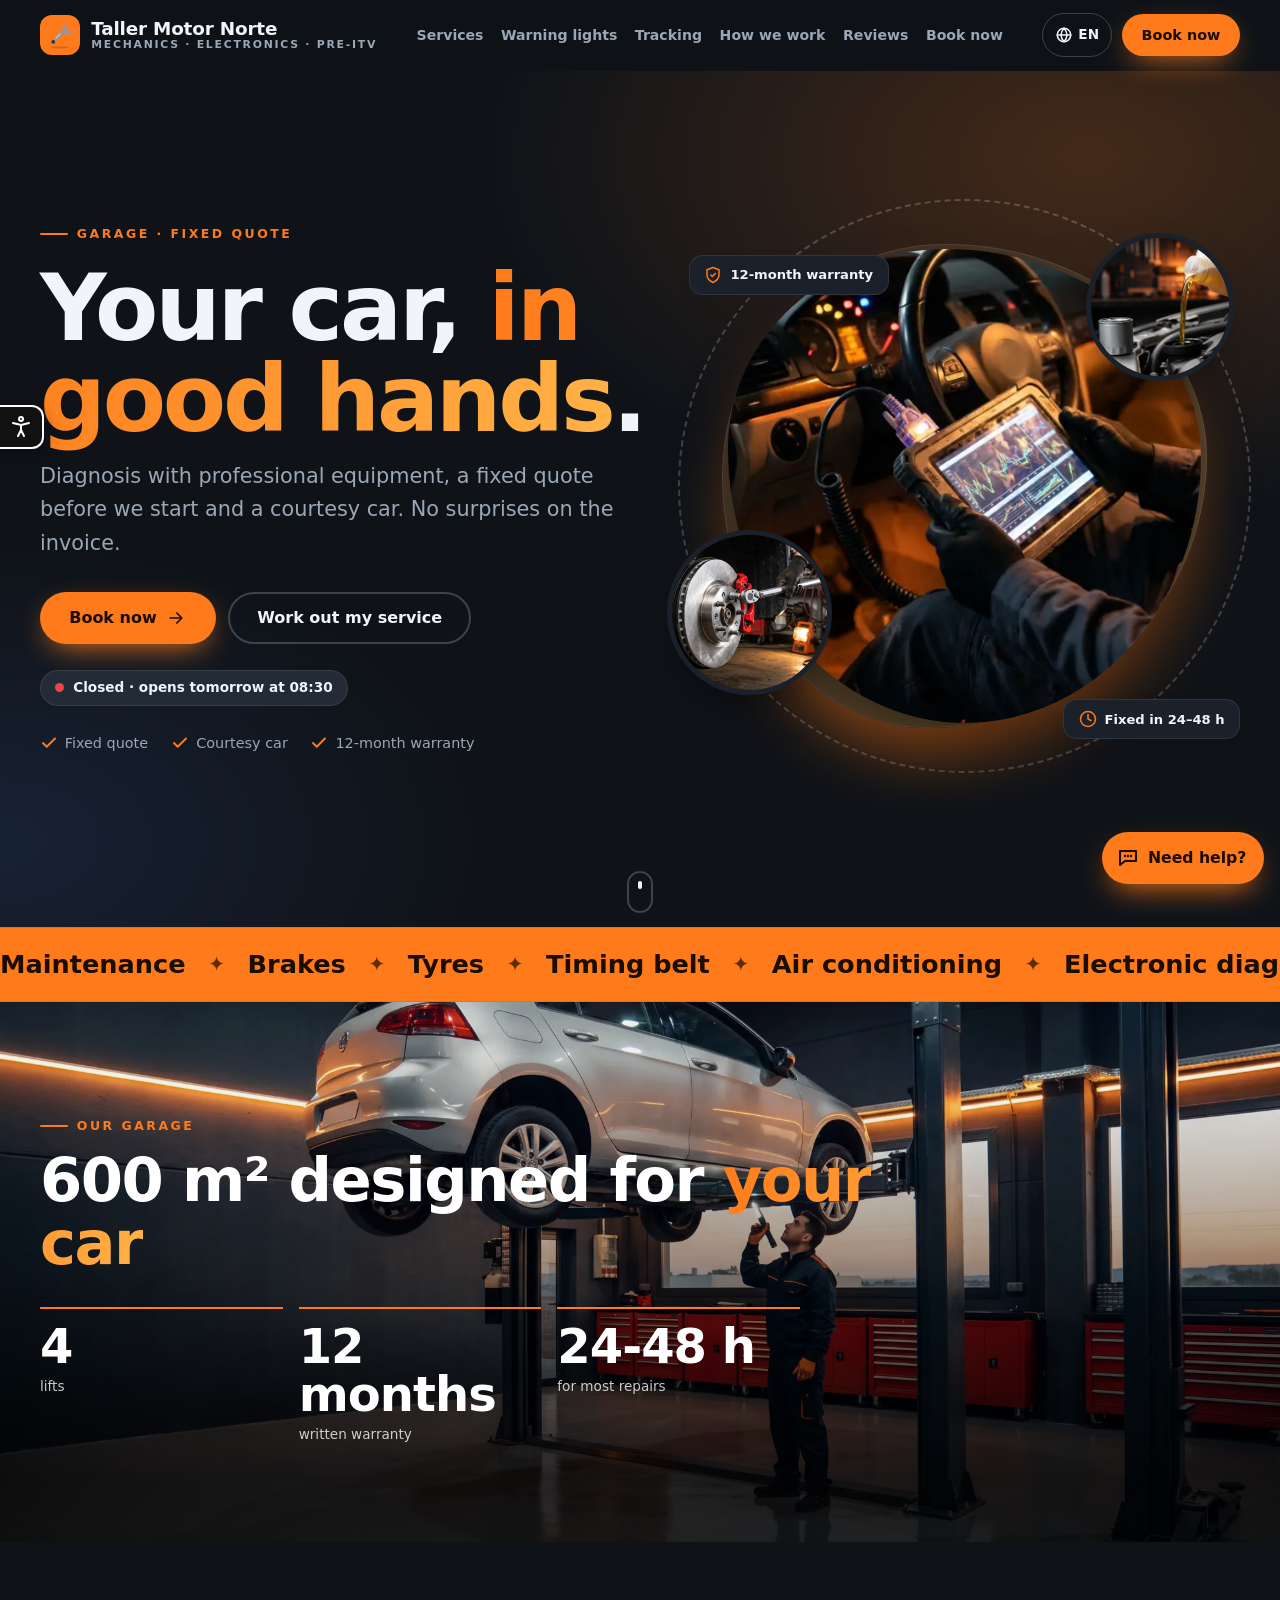
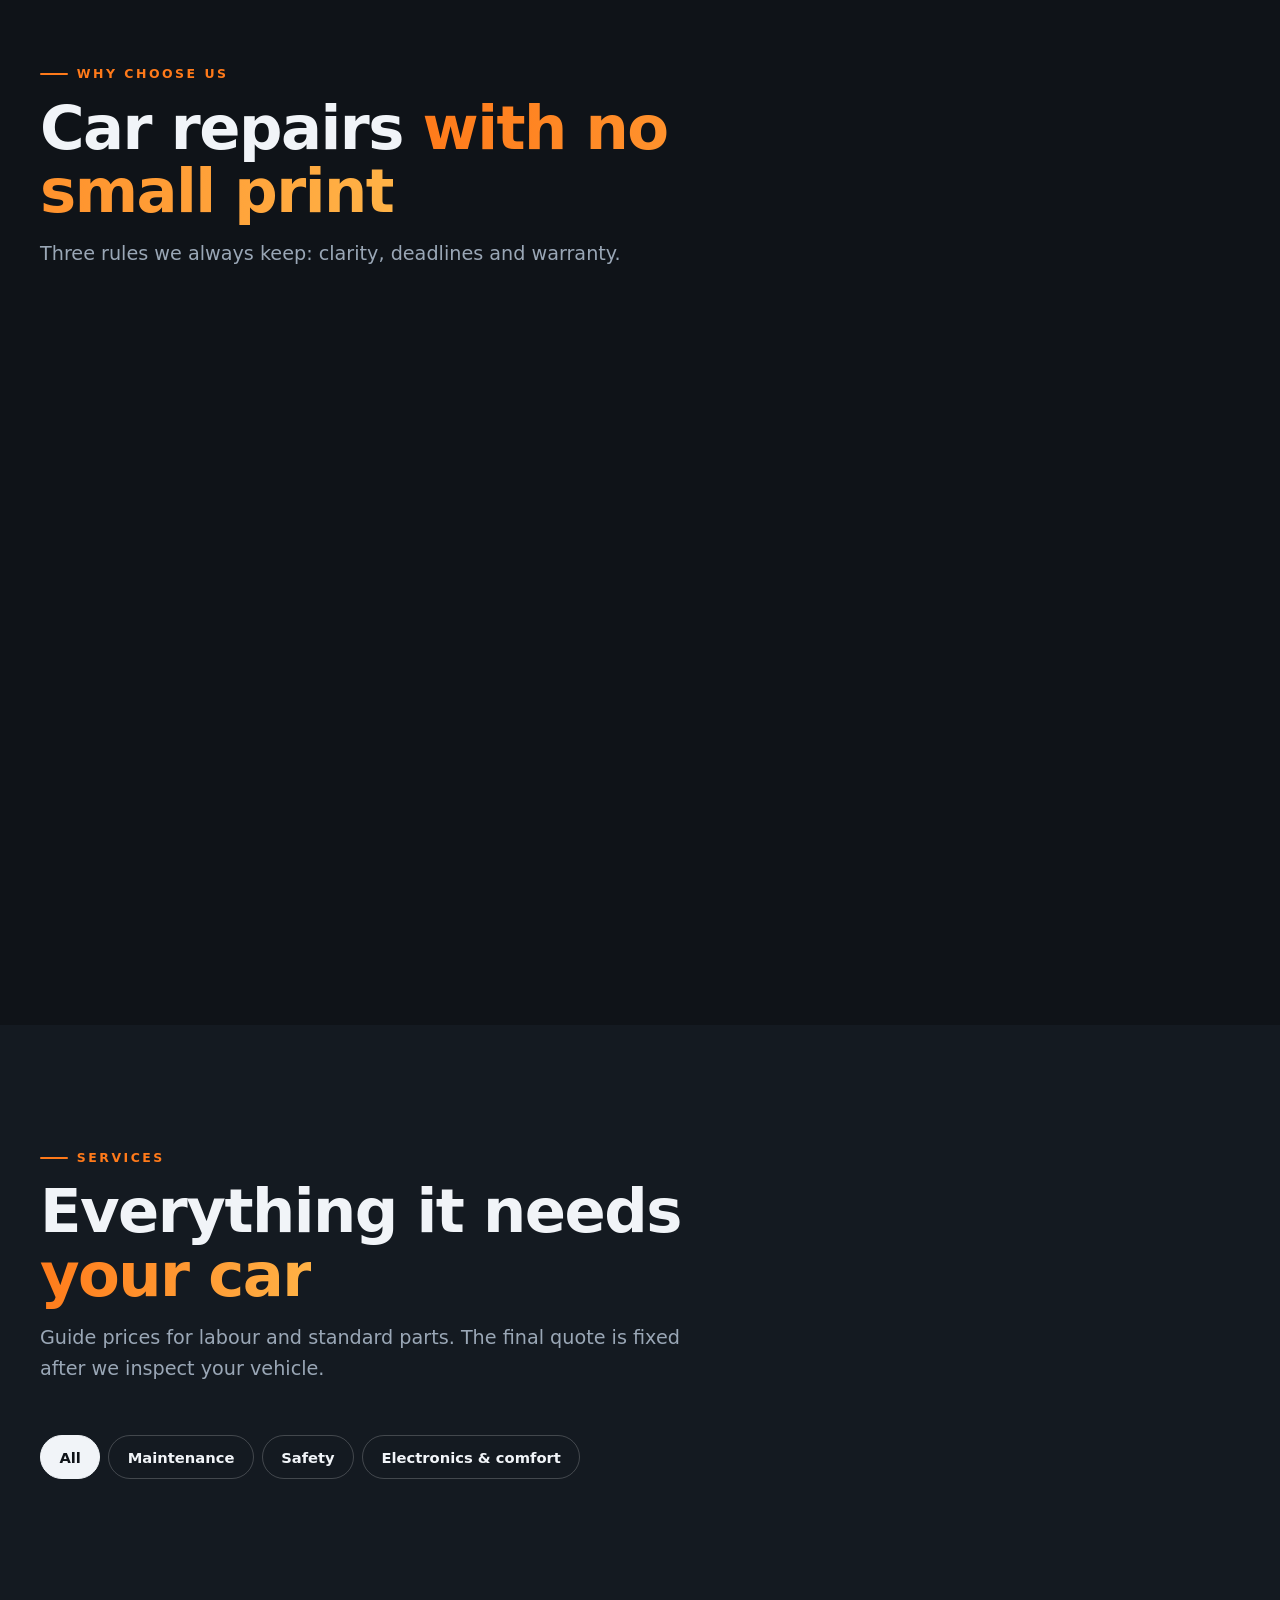
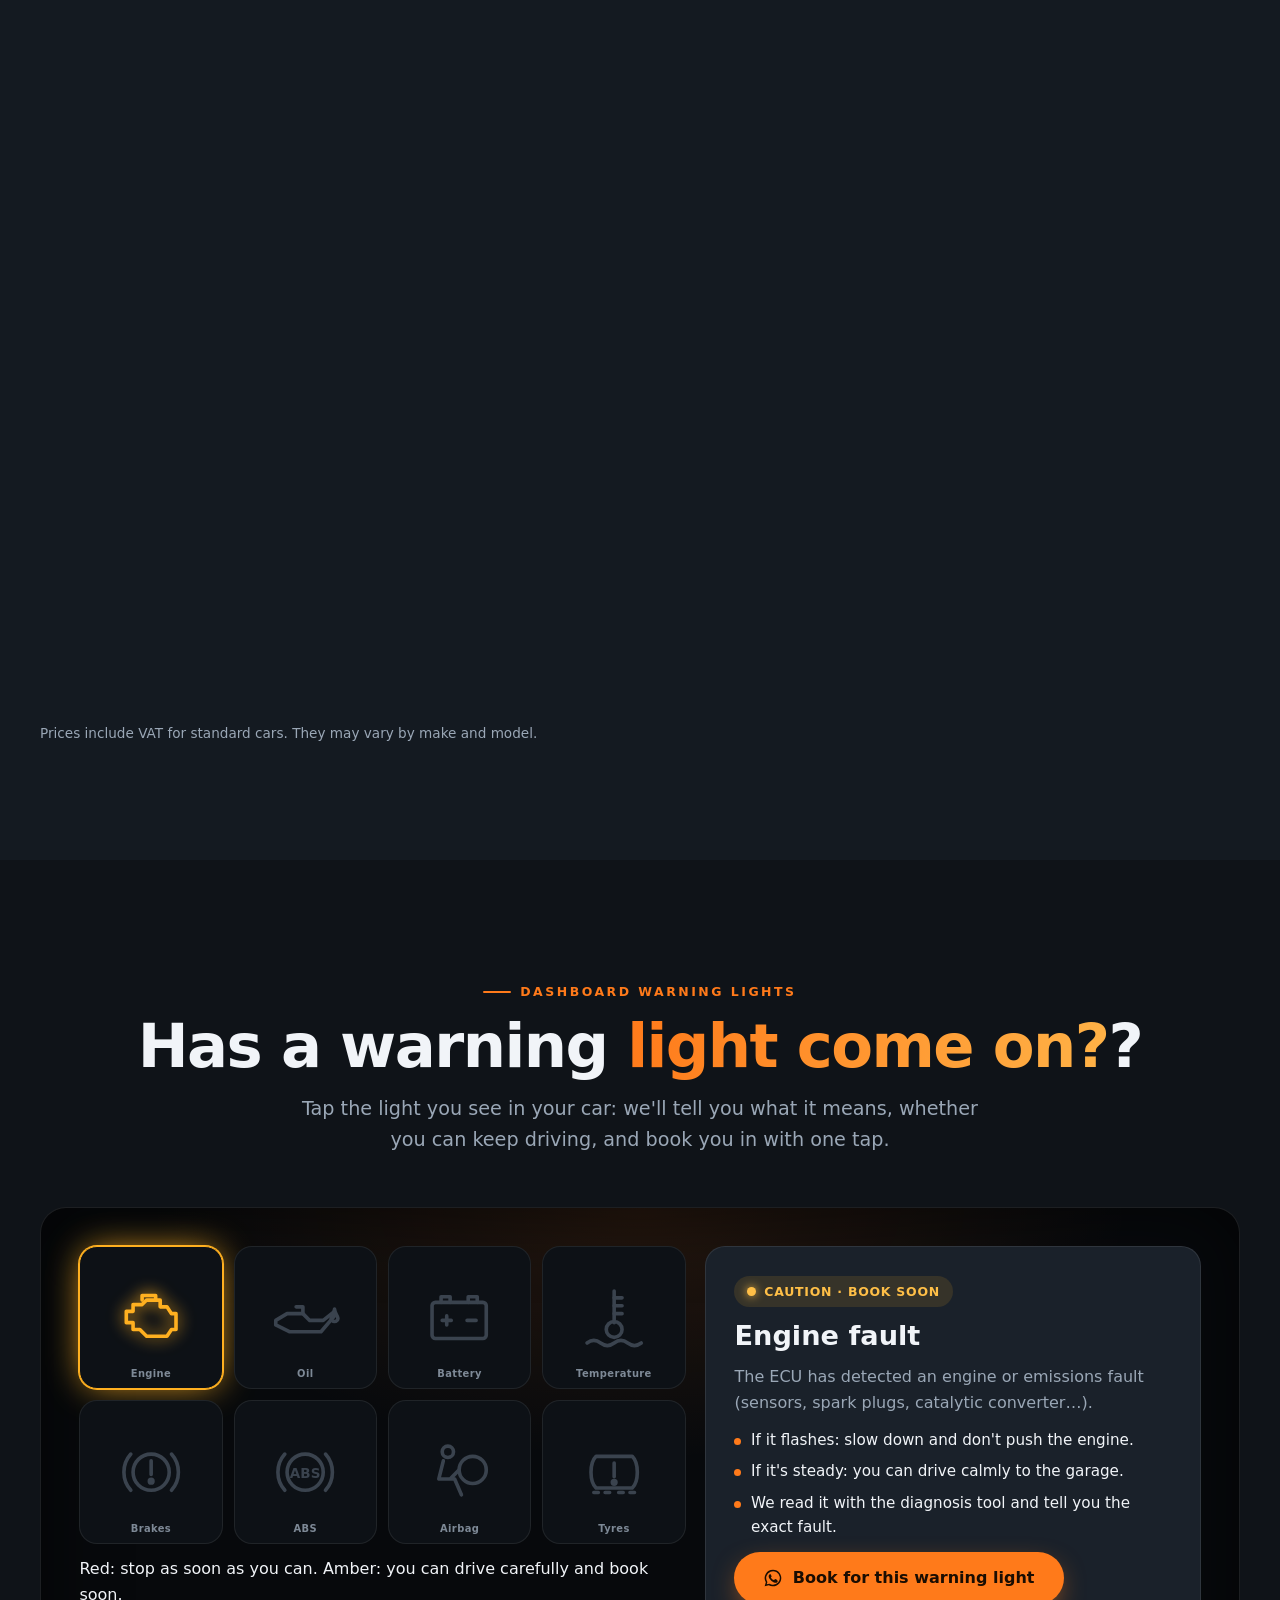
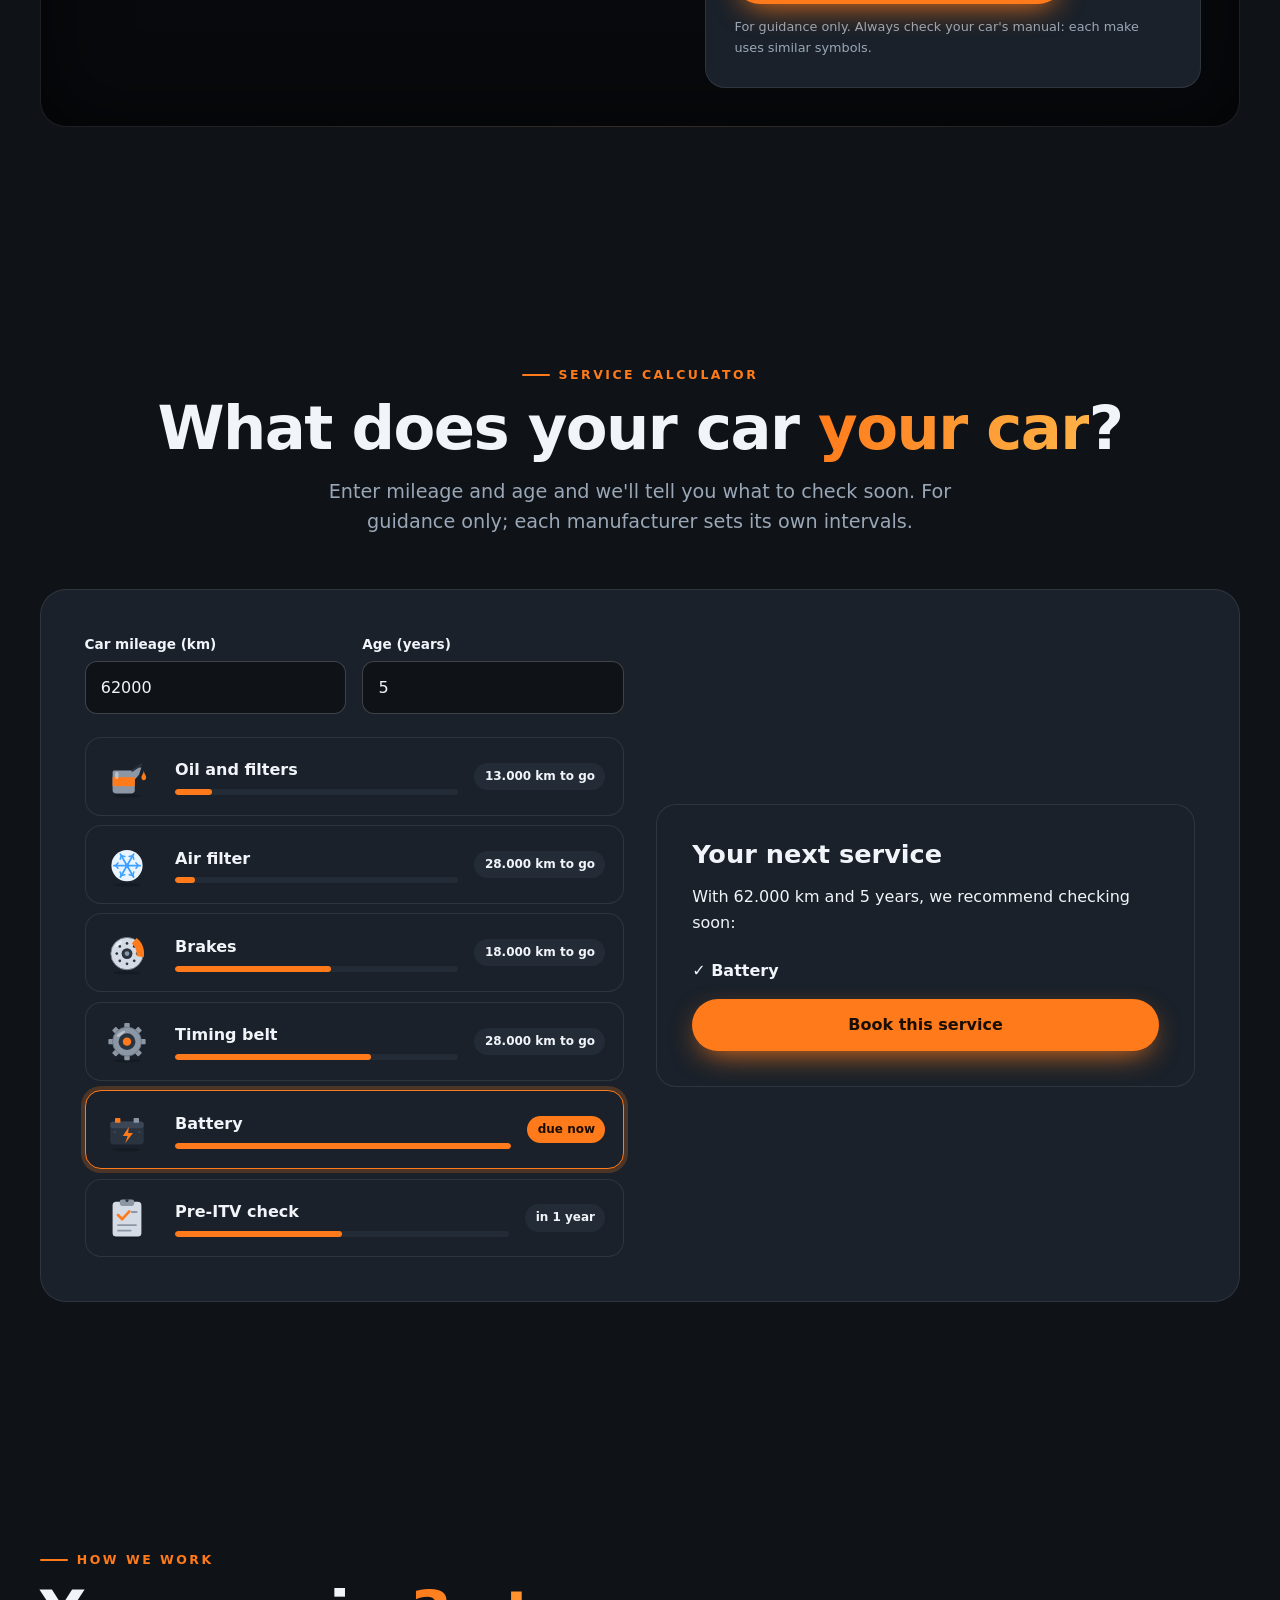
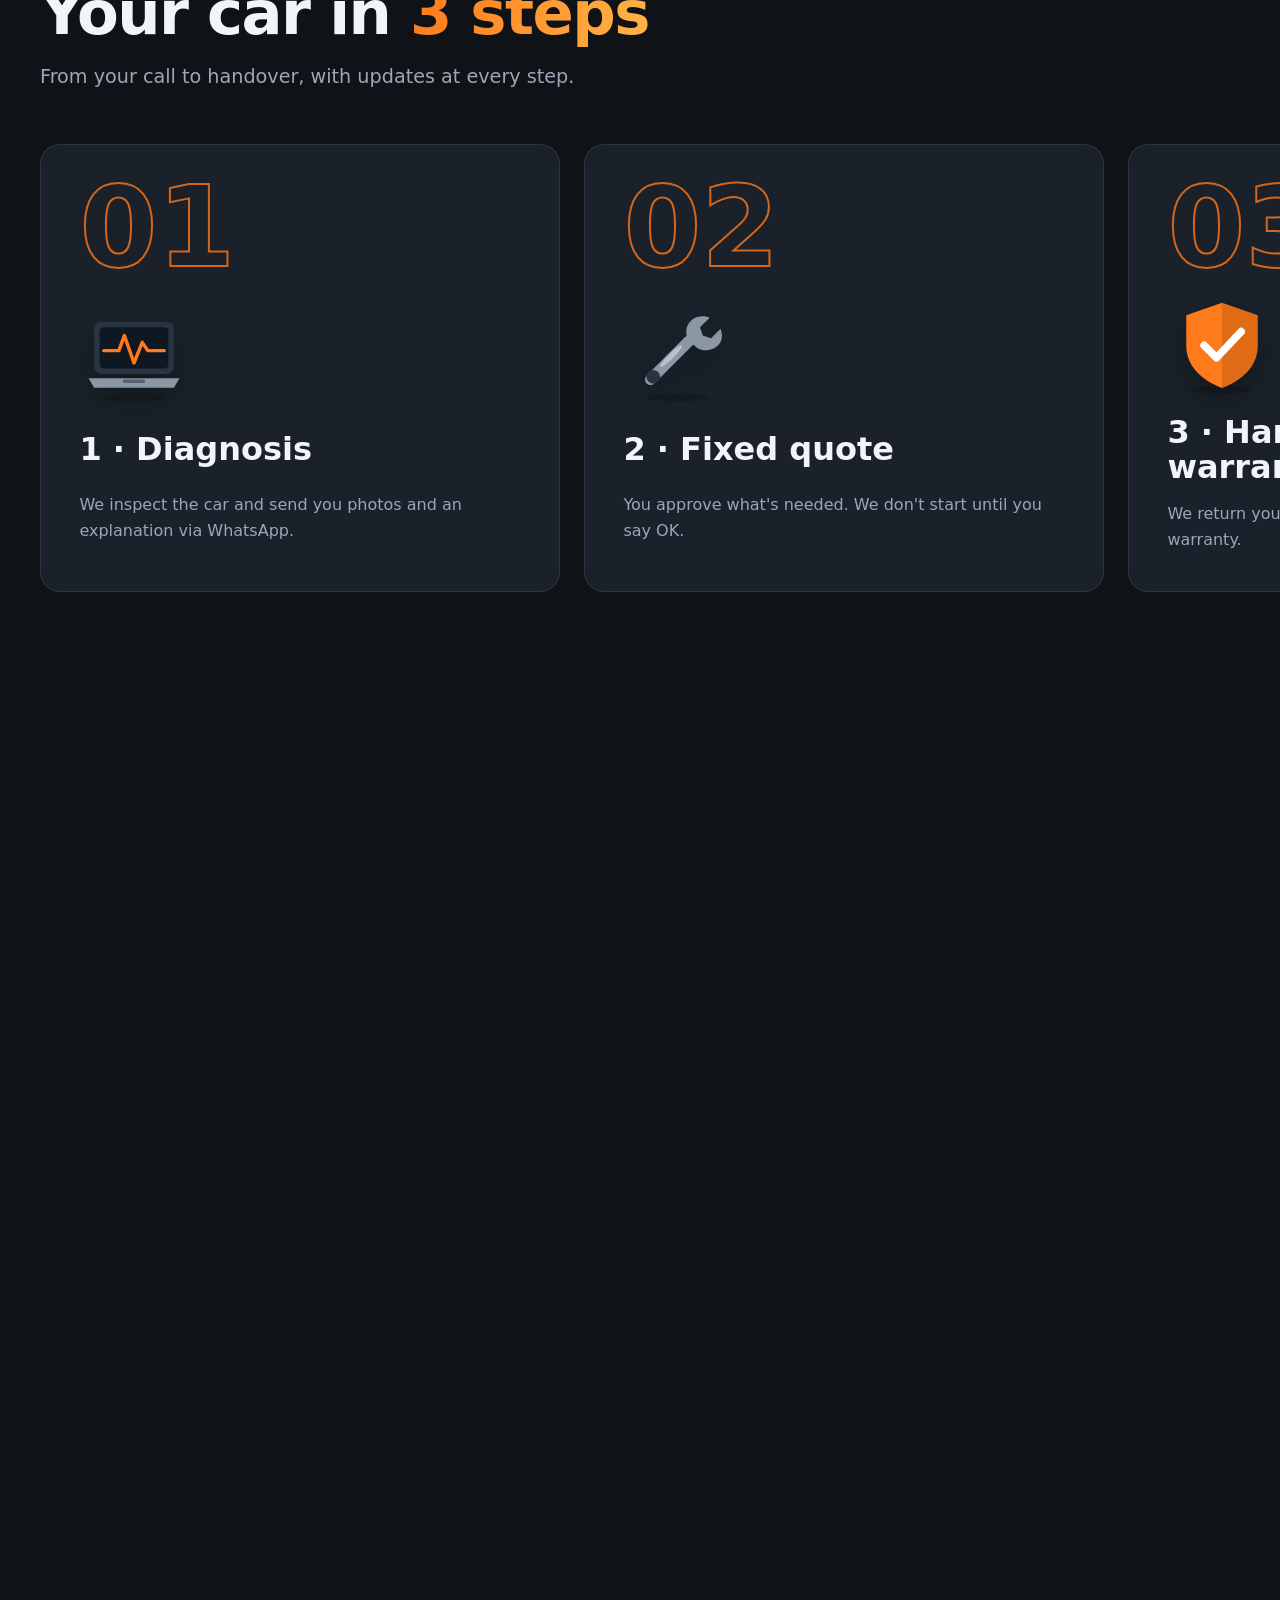
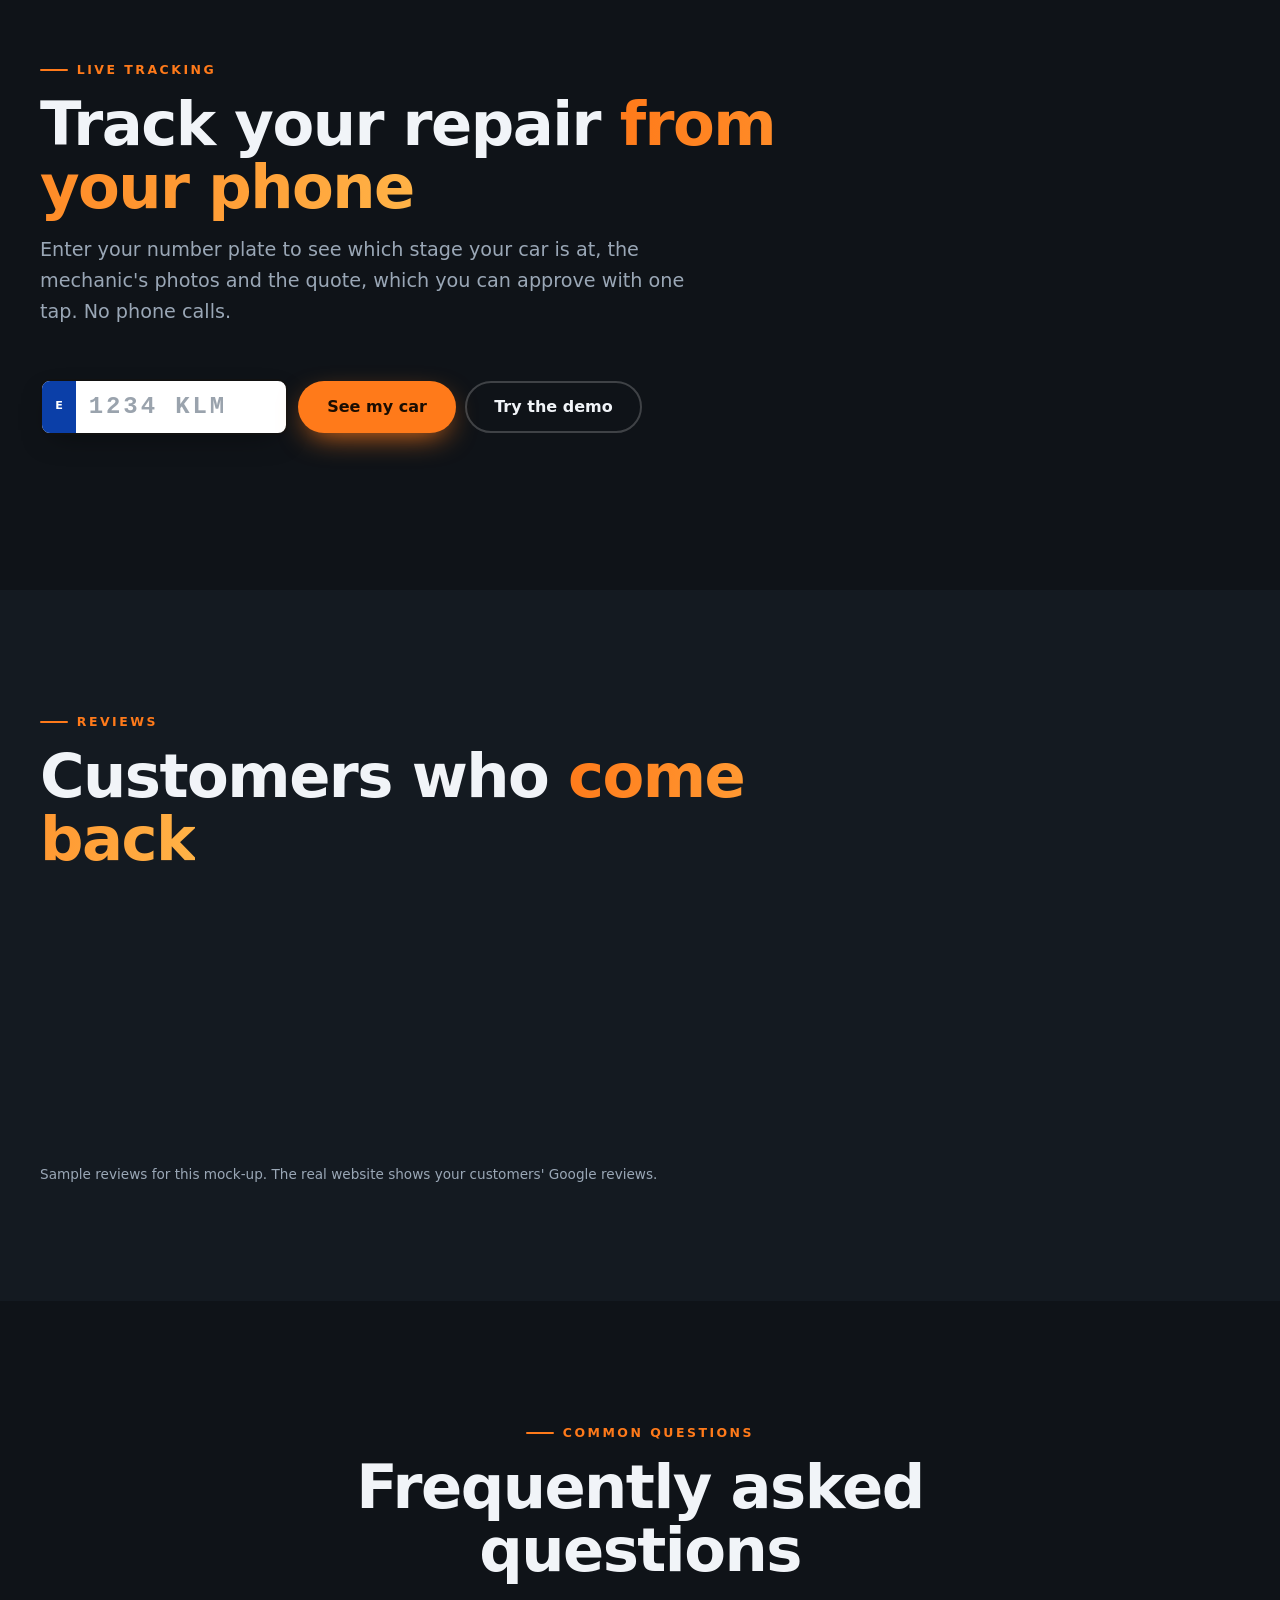
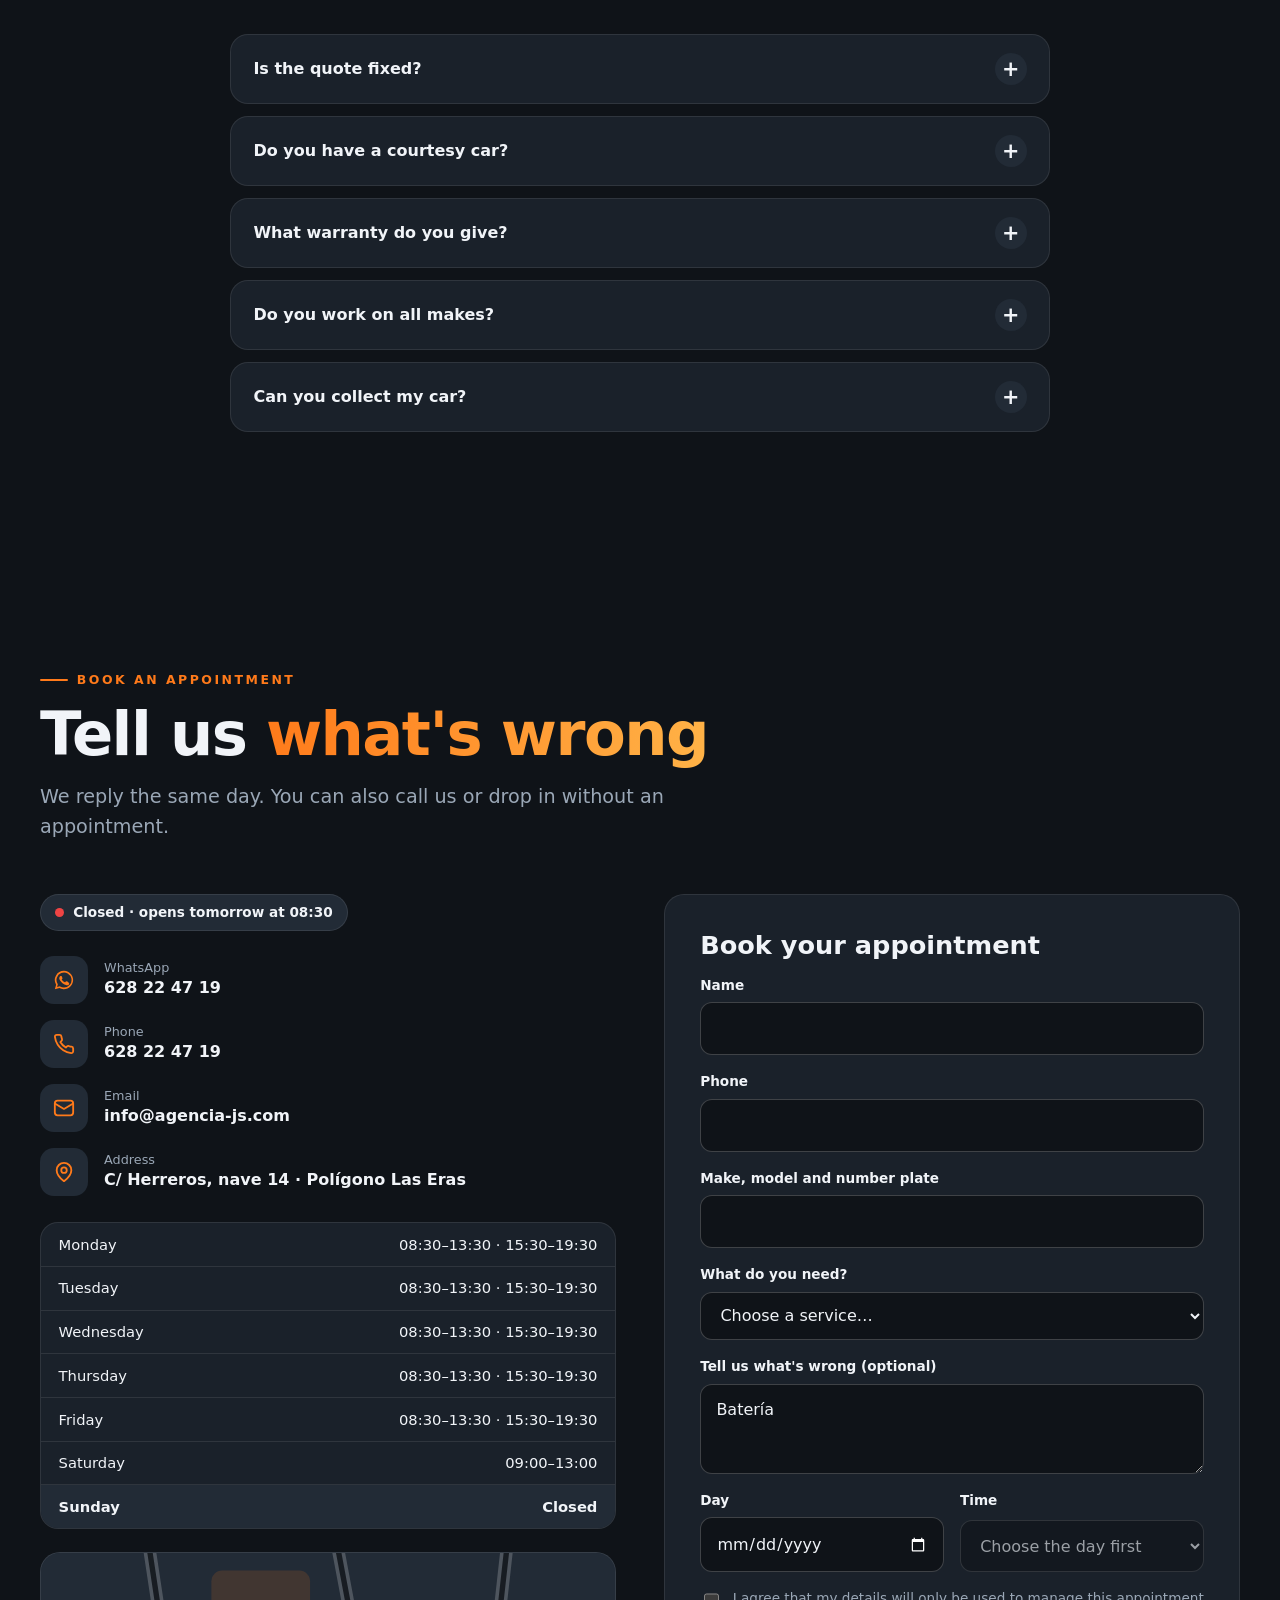
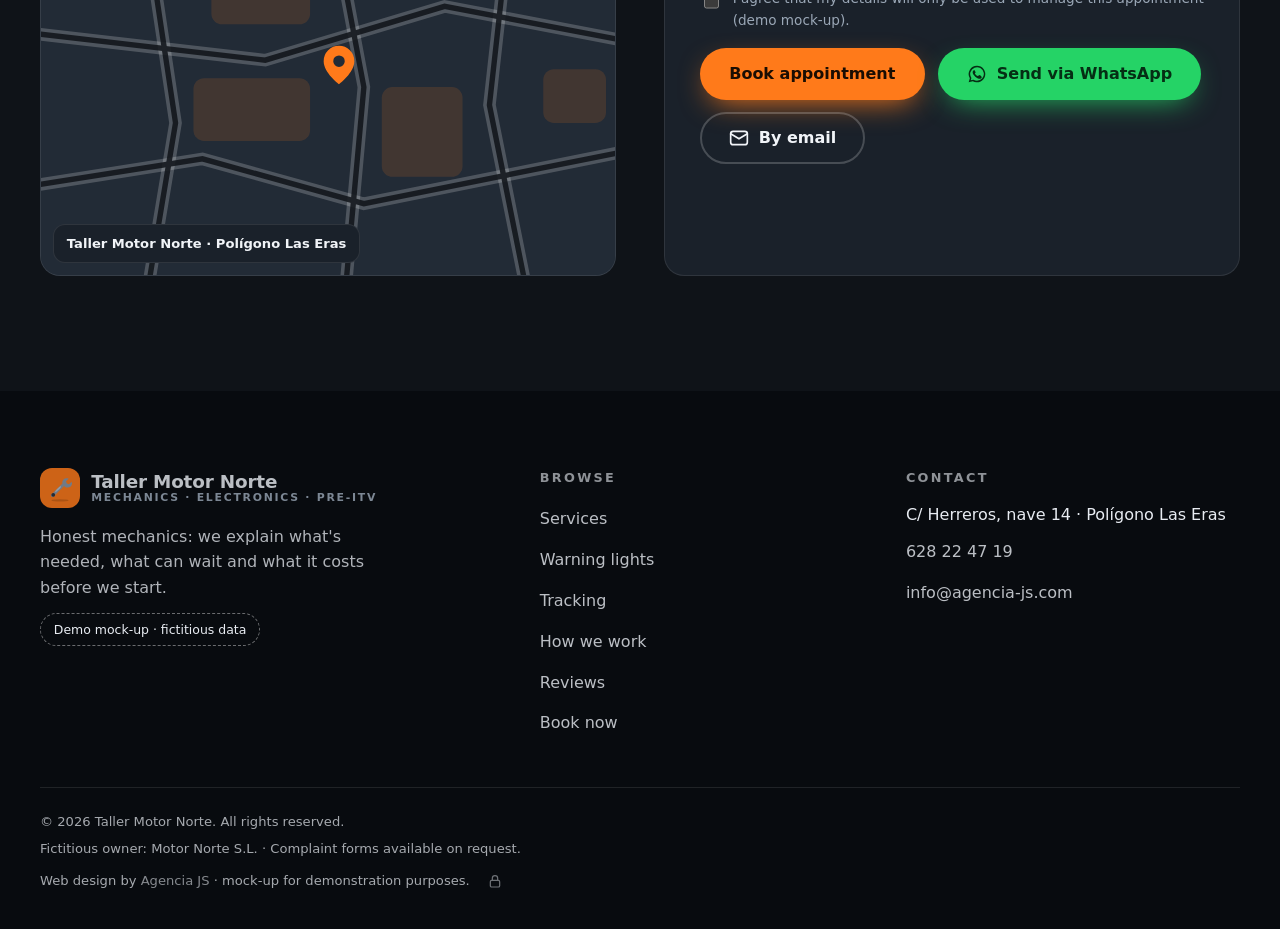
==== commit 442f5e6f: "Web y asistente en 8 idiomas (es, ca, eu, gl, en, fr, de, it) con selector de idioma Co-Authored-By:" ====
--- a/index.html
+++ b/index.html
@@ -1,5 +1,5 @@
 <!doctype html>
-<html lang="es"><head><meta charset="utf-8"><meta name="viewport" content="width=device-width,initial-scale=1,viewport-fit=cover">
+<html lang="es"><head><meta charset="utf-8"><script src="i18n.js"></script><meta name="viewport" content="width=device-width,initial-scale=1,viewport-fit=cover">
 <meta name="text-scale" content="scale">
 <link rel="stylesheet" href="accesibilidad.css">
 <style>/* Alto contraste / monocromía */.a11y-contraste{--mute:#d5dde6;--line:rgba(255,255,255,.4);--line2:rgba(255,255,255,.7)}.a11y-contraste a:not([class]){text-decoration:underline}</style>
--- a/taller.css
+++ b/taller.css
@@ -22,7 +22,7 @@
 /* pie: acceso del taller */
 .ft .adm{display:inline-grid;place-items:center;width:32px;height:32px;margin-left:.3rem;border-radius:8px;color:inherit;opacity:.65;vertical-align:middle}
 .ft .adm:hover,.ft .adm:focus-visible{opacity:1;background:rgba(255,255,255,.08)}
-.ft ul a{display:inline-block;padding:.25rem 0}
+.ft ul a,.ft .lb2 a:not(.adm){display:inline-block;padding:.25rem 0}
 
 /* ---------- asistente ---------- */
 .ch-fab{position:fixed;right:16px;bottom:calc(16px + env(safe-area-inset-bottom));z-index:60;display:inline-flex;align-items:center;gap:.5rem;min-height:52px;padding:0 1.1rem 0 .9rem;border-radius:999px;border:0;background:var(--brand);color:var(--on-brand);font:700 .98rem/1 var(--font);box-shadow:0 12px 30px -10px var(--brand),0 4px 14px rgba(0,0,0,.35);cursor:pointer}
@@ -71,3 +71,54 @@
 @media print{.ch-fab,.ch-box{display:none!important}}
 .ch-on .a11y-btn,.ch-on .a11y-pan{display:none!important} /* el panel de accesibilidad no tapa el asistente */
 #cat-grid:has(.inc[open]){align-items:start} /* abrir «Qué incluye» no estira la tarjeta de al lado */
+
+/* ---------- barras compactas en pantallas pequeñas (reloj, móviles pequeños y móvil tumbado) ---------- */
+@media(max-width:360px){
+  .hdr .wrap{height:54px !important;gap:.5rem !important}
+  .hdr .lg{width:32px !important;height:32px !important;border-radius:9px !important}.hdr .lg svg{width:20px !important;height:20px !important}
+  .hdr .brand{font-size:.95rem !important;gap:.5rem !important;min-width:0 !important}
+  .hdr .brand>span:last-child{white-space:nowrap !important;overflow:hidden !important;text-overflow:ellipsis !important}
+  .hdr .ibtn{width:40px !important;height:40px !important}
+  .mjump{padding:.25rem .6rem .35rem !important;gap:.25rem !important}
+  .mjump a{padding:.25rem .6rem !important;font-size:.7rem !important}
+  section[id]{scroll-margin-top:96px !important}
+}
+@media(max-width:300px){
+  .hdr .wrap{height:44px !important;width:calc(100% - 12px) !important}
+  .hdr .lg{width:26px !important;height:26px !important;border-radius:7px !important}.hdr .lg svg{width:16px !important;height:16px !important}
+  .hdr .brand{font-size:.78rem !important}
+  .hdr .ibtn{width:36px !important;height:36px !important}.hdr .ibtn svg{width:18px !important;height:18px !important}
+  .mjump{padding:.2rem .4rem .25rem !important}
+  .mjump a{padding:.18rem .45rem !important;font-size:.62rem !important}
+  section[id]{scroll-margin-top:76px !important}
+  .mb .btn{min-height:34px !important;font-size:.72rem !important}
+  .m2{grid-template-columns:1fr !important} /* en el reloj, una tarjeta por fila para que se lea */
+  .pc .inc ul{padding-left:.9rem !important}
+}
+@media(max-height:480px) and (orientation:landscape){
+  .hdr .wrap{height:54px !important}
+  .mb{padding:.35rem .7rem calc(.35rem + env(safe-area-inset-bottom)) !important}
+  .mb .btn{min-height:40px !important}
+}
+
+/* ---------- Selector de idioma (i18n.js) ---------- */
+html.i18n-wait body{visibility:hidden}
+.lng{position:relative;flex:none}
+.lng-b{display:inline-flex;align-items:center;gap:.3rem;height:44px;padding:0 .75rem;border-radius:999px;border:1px solid var(--line2);background:transparent;color:inherit;font:inherit;font-weight:700;font-size:.85rem;letter-spacing:.02em;cursor:pointer}
+.lng-b svg{width:18px;height:18px;flex:none}
+.lng-b:hover,.lng-b[aria-expanded=true]{border-color:var(--brand)}
+.lng-m{position:absolute;right:0;top:calc(100% + 8px);z-index:90;min-width:172px;background:var(--card);border:1px solid var(--line2);border-radius:14px;padding:.35rem;box-shadow:0 18px 40px rgba(0,0,0,.45);display:grid;gap:2px}
+.lng-m[hidden]{display:none}
+.lng-m button{appearance:none;border:0;background:transparent;color:inherit;font:inherit;text-align:left;padding:.62rem .85rem;border-radius:10px;cursor:pointer;font-weight:600}
+.lng-m button:hover,.lng-m button:focus-visible{background:var(--chip);outline:none}
+.lng-m button[aria-checked=true]{color:var(--brand)}
+.lng-m button[aria-checked=true]::after{content:" ✓"}
+.lng-row{display:flex;flex-wrap:wrap;gap:.4rem;padding:.2rem 0 .9rem;margin-bottom:.2rem;border-bottom:1px solid var(--line)}
+.lng-row button{appearance:none;border:1px solid var(--line2);background:transparent;color:inherit;font:inherit;font-size:.9rem;font-weight:600;padding:.45rem .75rem;border-radius:999px;cursor:pointer}
+.lng-row button[aria-checked=true]{background:var(--brand);border-color:var(--brand);color:var(--on-brand)}
+@media (max-width:560px){.lng-b{height:40px;padding:0 .6rem}.lng-b span{font-size:.8rem}}
+@media (max-width:360px){.hdr .lng{display:none}}
+/* Otros idiomas: el menú de arriba no parte palabras en varias líneas */
+.nav a,.hdr-r .btn{white-space:nowrap}
+@media(min-width:960px) and (max-width:1439px){html:not([lang=es]) .nav{gap:0}html:not([lang=es]) .nav a{padding:.5rem .55rem;font-size:.88rem}}
+@media(min-width:960px) and (max-width:1179px){.hdr-r .btn{display:none !important}}
